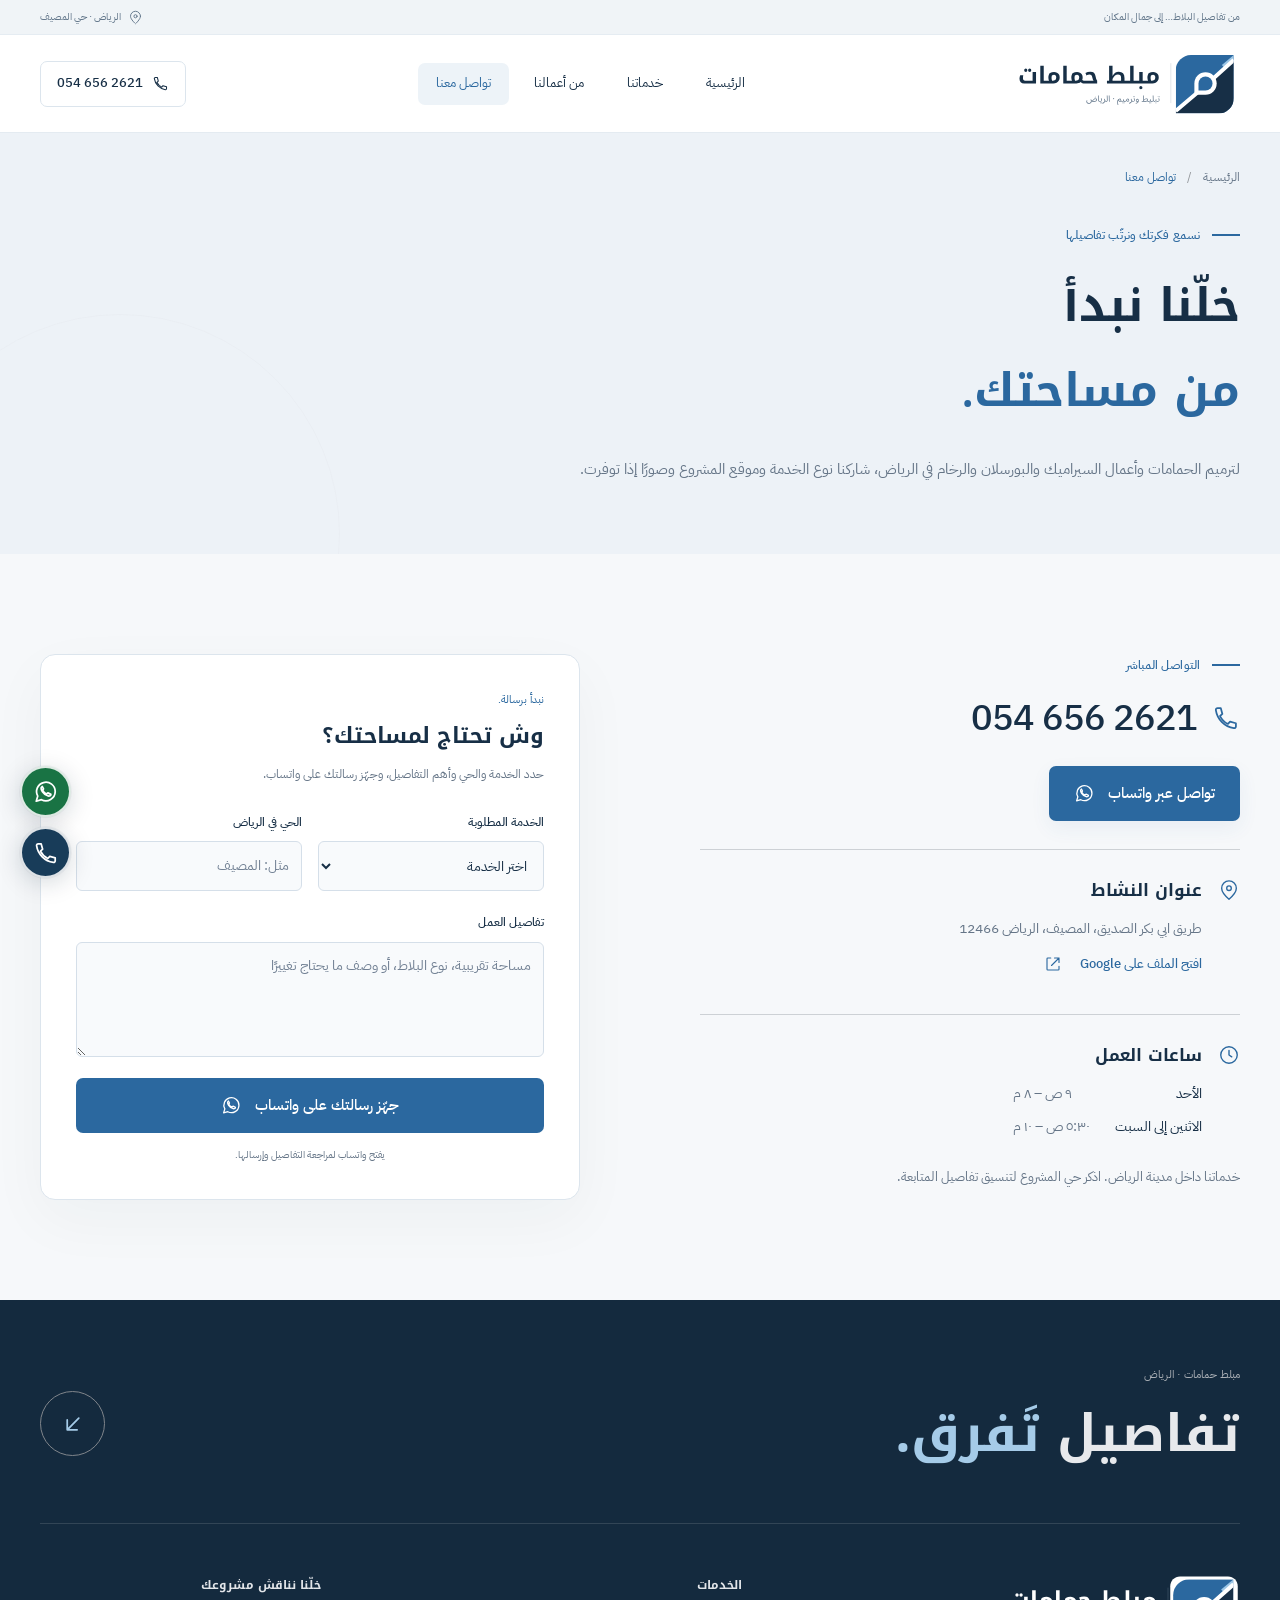
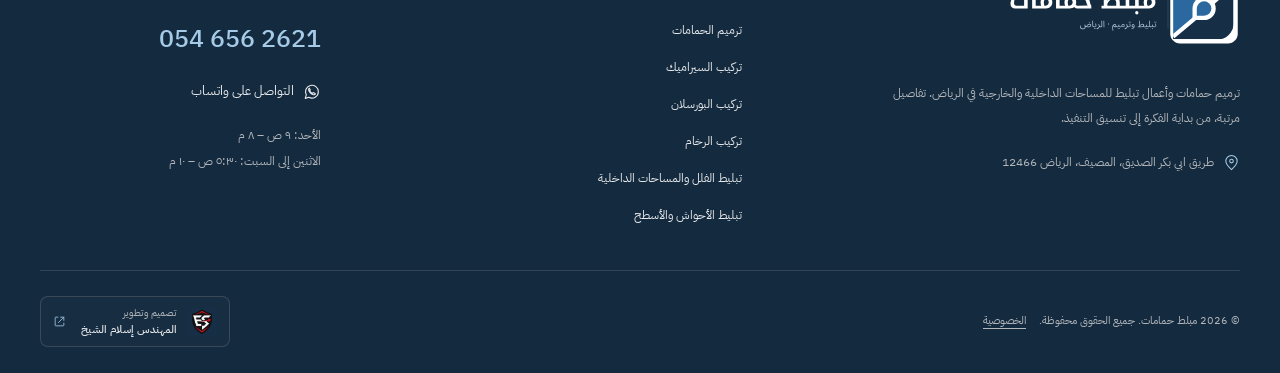
==== contact/index.html @ b3a4c392 "Polish vector brand identity and introduce Tile Studio photo-led design" ====
<!doctype html>
<html lang="ar-SA" dir="rtl"><head><meta charset="utf-8"><meta name="viewport" content="width=device-width,initial-scale=1,viewport-fit=cover"><meta name="theme-color" content="#142a3e"><title>تواصل مع مبلط حمامات بالرياض | 0546562621</title><meta name="description" content="تواصل مع مبلط حمامات على 0546562621 أو واتساب. طريق ابي بكر الصديق، المصيف، الرياض 12466. تعرف على ساعات العمل وأرسل تفاصيل مشروع التبليط أو الترميم."><meta name="robots" content="index,follow,max-image-preview:large"><link rel="canonical" href="https://moblet-hamamat.vercel.app/contact/"><link rel="icon" href="../favicon.svg?v=cb9f57d87d" type="image/svg+xml"><link rel="apple-touch-icon" href="../assets/apple-touch-icon.png?v=cb9f57d87d"><link rel="manifest" href="../site.webmanifest?v=cb9f57d87d"><link rel="preload" href="../assets/fonts/kufi-arabic-700.woff2" as="font" type="font/woff2" crossorigin><link rel="preload" href="../assets/fonts/plex-arabic-400.woff2" as="font" type="font/woff2" crossorigin><link rel="stylesheet" href="../assets/site.css?v=cb9f57d87d"><link rel="stylesheet" href="../assets/studio.css?v=cb9f57d87d"><script src="../assets/site.js?v=cb9f57d87d" defer></script><meta name="creator" content="المهندس إسلام الشيخ"><meta property="og:type" content="website"><meta property="og:locale" content="ar_SA"><meta property="og:site_name" content="مبلط حمامات"><meta property="og:title" content="تواصل مع مبلط حمامات بالرياض | 0546562621"><meta property="og:description" content="تواصل مع مبلط حمامات على 0546562621 أو واتساب. طريق ابي بكر الصديق، المصيف، الرياض 12466. تعرف على ساعات العمل وأرسل تفاصيل مشروع التبليط أو الترميم."><meta property="og:url" content="https://moblet-hamamat.vercel.app/contact/"><meta property="og:image" content="https://moblet-hamamat.vercel.app/assets/social-cover-identity.jpg?v=cb9f57d87d"><meta property="og:image:width" content="1200"><meta property="og:image:height" content="630"><meta property="og:image:alt" content="شعار مبلط حمامات الهندسي بالأزرق والكحلي مع كتابة عربية وصور من أعمال النشاط"><meta name="twitter:card" content="summary_large_image"><meta name="twitter:title" content="تواصل مع مبلط حمامات بالرياض | 0546562621"><meta name="twitter:description" content="تواصل مع مبلط حمامات على 0546562621 أو واتساب. طريق ابي بكر الصديق، المصيف، الرياض 12466. تعرف على ساعات العمل وأرسل تفاصيل مشروع التبليط أو الترميم."><meta name="twitter:image" content="https://moblet-hamamat.vercel.app/assets/social-cover-identity.jpg?v=cb9f57d87d"><script type="application/ld+json">{"@context":"https://schema.org","@graph":[{"@type":"HomeAndConstructionBusiness","@id":"https://moblet-hamamat.vercel.app/#business","name":"مبلط حمامات","url":"https://moblet-hamamat.vercel.app/","telephone":"+966546562621","description":"ترميم حمامات وتركيب سيراميك وبورسلان ورخام وتبليط مساحات داخلية وخارجية في الرياض.","image":["https://moblet-hamamat.vercel.app/assets/photos/owner-04.webp","https://moblet-hamamat.vercel.app/assets/photos/owner-06.webp","https://moblet-hamamat.vercel.app/assets/photos/owner-07.webp"],"logo":"https://moblet-hamamat.vercel.app/assets/brand-symbol.svg?v=cb9f57d87d","address":{"@type":"PostalAddress","streetAddress":"طريق ابي بكر الصديق، المصيف","addressLocality":"الرياض","addressRegion":"منطقة الرياض","postalCode":"12466","addressCountry":"SA"},"geo":{"@type":"GeoCoordinates","latitude":24.7644144,"longitude":46.6927084},"hasMap":"https://maps.app.goo.gl/ACpRdXij8ujAnbGP6?g_st=ac","sameAs":["https://maps.app.goo.gl/ACpRdXij8ujAnbGP6?g_st=ac"],"areaServed":{"@type":"City","name":"الرياض"},"openingHoursSpecification":[{"@type":"OpeningHoursSpecification","dayOfWeek":["Monday","Tuesday","Wednesday","Thursday","Friday","Saturday"],"opens":"05:30","closes":"22:00"},{"@type":"OpeningHoursSpecification","dayOfWeek":"Sunday","opens":"09:00","closes":"20:00"}],"hasOfferCatalog":{"@type":"OfferCatalog","name":"خدمات مبلط حمامات في الرياض","itemListElement":[{"@type":"Offer","itemOffered":{"@type":"Service","@id":"https://moblet-hamamat.vercel.app/services/bathroom-renovation-riyadh/#service","name":"ترميم حمامات بالرياض","url":"https://moblet-hamamat.vercel.app/services/bathroom-renovation-riyadh/"}},{"@type":"Offer","itemOffered":{"@type":"Service","@id":"https://moblet-hamamat.vercel.app/services/ceramic-installation-riyadh/#service","name":"تركيب سيراميك بالرياض","url":"https://moblet-hamamat.vercel.app/services/ceramic-installation-riyadh/"}},{"@type":"Offer","itemOffered":{"@type":"Service","@id":"https://moblet-hamamat.vercel.app/services/porcelain-installation-riyadh/#service","name":"تركيب بورسلان بالرياض","url":"https://moblet-hamamat.vercel.app/services/porcelain-installation-riyadh/"}},{"@type":"Offer","itemOffered":{"@type":"Service","@id":"https://moblet-hamamat.vercel.app/services/marble-installation-riyadh/#service","name":"تركيب رخام بالرياض","url":"https://moblet-hamamat.vercel.app/services/marble-installation-riyadh/"}},{"@type":"Offer","itemOffered":{"@type":"Service","@id":"https://moblet-hamamat.vercel.app/services/villa-floor-tiling-riyadh/#service","name":"تبليط فلل وأرضيات بالرياض","url":"https://moblet-hamamat.vercel.app/services/villa-floor-tiling-riyadh/"}},{"@type":"Offer","itemOffered":{"@type":"Service","@id":"https://moblet-hamamat.vercel.app/services/outdoor-courtyard-tiling-riyadh/#service","name":"تبليط أحواش وأسطح بالرياض","url":"https://moblet-hamamat.vercel.app/services/outdoor-courtyard-tiling-riyadh/"}}]}},{"@type":"WebSite","@id":"https://moblet-hamamat.vercel.app/#website","url":"https://moblet-hamamat.vercel.app/","name":"مبلط حمامات","inLanguage":"ar-SA","publisher":{"@id":"https://moblet-hamamat.vercel.app/#business"},"creator":{"@id":"https://www.eslam-elshikh.com/#person"}},{"@type":"Person","@id":"https://www.eslam-elshikh.com/#person","name":"إسلام الشيخ","url":"https://www.eslam-elshikh.com/"},{"@type":"WebPage","@id":"https://moblet-hamamat.vercel.app/contact/#webpage","url":"https://moblet-hamamat.vercel.app/contact/","name":"تواصل مع مبلط حمامات بالرياض | 0546562621","description":"تواصل مع مبلط حمامات على 0546562621 أو واتساب. طريق ابي بكر الصديق، المصيف، الرياض 12466. تعرف على ساعات العمل وأرسل تفاصيل مشروع التبليط أو الترميم.","inLanguage":"ar-SA","isPartOf":{"@id":"https://moblet-hamamat.vercel.app/#website"},"about":{"@id":"https://moblet-hamamat.vercel.app/#business"},"primaryImageOfPage":{"@type":"ImageObject","url":"https://moblet-hamamat.vercel.app/assets/photos/owner-06.webp"},"breadcrumb":{"@id":"https://moblet-hamamat.vercel.app/contact/#breadcrumbs"}},{"@type":"BreadcrumbList","@id":"https://moblet-hamamat.vercel.app/contact/#breadcrumbs","itemListElement":[{"@type":"ListItem","position":1,"name":"الرئيسية","item":"https://moblet-hamamat.vercel.app/"},{"@type":"ListItem","position":2,"name":"تواصل معنا","item":"https://moblet-hamamat.vercel.app/contact/"}]}]}</script></head><body data-page="contact"><svg class="sprite" xmlns="http://www.w3.org/2000/svg" aria-hidden="true"><symbol id="i-arrow" viewBox="0 0 24 24"><path d="M19 12H5m0 0 6-6m-6 6 6 6"/></symbol><symbol id="i-external" viewBox="0 0 24 24"><path d="M14 4h6v6m0-6L10 14M9 4H5a1 1 0 0 0-1 1v14a1 1 0 0 0 1 1h14a1 1 0 0 0 1-1v-4"/></symbol><symbol id="i-phone" viewBox="0 0 24 24"><path d="M20.5 16.5v2.7a1.5 1.5 0 0 1-1.7 1.5A18.4 18.4 0 0 1 3.3 5.2 1.5 1.5 0 0 1 4.8 3.5h2.7l1.4 5-2 1.8a15 15 0 0 0 6.8 6.8l1.8-2 5 1.4Z"/></symbol><symbol id="i-whatsapp" viewBox="0 0 24 24"><path d="M20.5 11.6a8.6 8.6 0 0 1-12.7 7.5L3 20.5l1.4-4.7a8.6 8.6 0 1 1 16.1-4.2Z"/><path d="M8 7.5c-.9.4-.6 2.4.7 4.3 1.2 1.8 3.2 3.3 5.2 3.8 1.5.4 2.6-.5 2.6-1.4l-2.8-1.4-1.1 1c-1.8-.7-3.1-2-3.8-3.5l.9-1.1-1.2-2.3-.5.6Z"/></symbol><symbol id="i-grid" viewBox="0 0 24 24"><rect x="3" y="3" width="18" height="18" rx="2"/><path d="M3 12h18M12 3v18"/><path class="icon-accent" d="M4 4h7v7H4z" stroke="none"/></symbol><symbol id="i-bath" viewBox="0 0 24 24"><path d="M4 10V5a2 2 0 0 1 4 0v1m-6 5h20M4 11l1 6a3 3 0 0 0 3 2h8a3 3 0 0 0 3-2l1-6M7 19v2m10-2v2"/><path class="icon-accent" d="M6 12h12l-.5 3.5h-11z" stroke="none"/></symbol><symbol id="i-layers" viewBox="0 0 24 24"><path d="m12 3 9 5-9 5-9-5 9-5Zm-9 9 9 5 9-5M3 16l9 5 9-5"/><path class="icon-accent" d="m12 4.5 6.3 3.5-6.3 3.5L5.7 8z" stroke="none"/></symbol><symbol id="i-stone" viewBox="0 0 24 24"><rect x="3" y="3" width="18" height="18" rx="2"/><path d="m6 3 6 6-3 6 5 6m-2-12 5-2 4 4M9 15l-6 2"/><path class="icon-accent" d="m4 4 6 5-2 6-4 1z" stroke="none"/></symbol><symbol id="i-home" viewBox="0 0 24 24"><path d="m3 10 9-7 9 7M5 9v12h14V9M5 15h14m-9 0v6m5-6v6"/><path class="icon-accent" d="M6 16h3v4H6zm10 0h2v4h-2z" stroke="none"/></symbol><symbol id="i-sun" viewBox="0 0 24 24"><circle cx="15.5" cy="6.5" r="2.5"/><path d="M15.5 1v1m0 9v1M10 6.5H9m13 0h-1m-9.4-3.9-.7-.7m8.5 8.5.7.7m-1.4-8.5.7-.7M2 21l4-7h12l4 7H2Zm2-3h16M10 14l-1 7m5-7 1 7"/></symbol><symbol id="i-pin" viewBox="0 0 24 24"><path d="M20 10c0 5-8 12-8 12S4 15 4 10a8 8 0 1 1 16 0Z"/><circle cx="12" cy="10" r="2.5"/></symbol><symbol id="i-check" viewBox="0 0 24 24"><path d="m5 12 4 4L19 6"/></symbol><symbol id="i-clock" viewBox="0 0 24 24"><circle cx="12" cy="12" r="9"/><path d="M12 7v5l3 2"/></symbol><symbol id="i-zoom" viewBox="0 0 24 24"><circle cx="10" cy="10" r="6"/><path d="m15 15 6 6M10 7v6m-3-3h6"/></symbol><symbol id="i-close" viewBox="0 0 24 24"><path d="m6 6 12 12M6 18 18 6"/></symbol><symbol id="i-menu" viewBox="0 0 24 24"><path d="M4 7h16M4 12h16M4 17h16"/></symbol><symbol id="i-spark" viewBox="0 0 24 24"><path d="m12 2 2.7 7.3L22 12l-7.3 2.7L12 22l-2.7-7.3L2 12l7.3-2.7L12 2Z"/></symbol></svg><a class="skip" href="#main">انتقل إلى المحتوى</a>
    <div class="topbar"><div class="container topbar-inner"><span>من تفاصيل البلاط… إلى جمال المكان</span><a href="https://maps.app.goo.gl/ACpRdXij8ujAnbGP6?g_st=ac" target="_blank" rel="noopener noreferrer"><svg class="icon" viewBox="0 0 24 24" aria-hidden="true"><use href="#i-pin"/></svg>الرياض · حي المصيف</a></div></div>
    <header class="header"><div class="container header-inner"><a href="../" class="brand" aria-label="مبلط حمامات، الرئيسية"><img class="brand-lockup" src="../assets/brand-lockup.svg?v=cb9f57d87d" alt="مبلط حمامات — تبليط وترميم في الرياض" width="340" height="106"></a><nav class="desktop-nav" aria-label="التنقل الرئيسي"><a href="../">الرئيسية</a><a href="../services/">خدماتنا</a><a href="../projects/">من أعمالنا</a><a href="../contact/" aria-current="page">تواصل معنا</a></nav><a class="header-phone" href="tel:+966546562621"><svg class="icon" viewBox="0 0 24 24" aria-hidden="true"><use href="#i-phone"/></svg><bdi>054 656 2621</bdi></a><details class="mobile-nav"><summary aria-label="فتح قائمة التنقل"><svg class="icon" viewBox="0 0 24 24" aria-hidden="true"><use href="#i-menu"/></svg></summary><nav aria-label="تنقل الجوال"><a href="../">الرئيسية</a><a href="../services/">خدماتنا</a><a href="../projects/">من أعمالنا</a><a href="../contact/" aria-current="page">تواصل معنا</a><a href="tel:+966546562621">اتصل بنا <bdi>054 656 2621</bdi></a></nav></details></div></header><main id="main"><section class="page-hero"><div class="container"><nav class="breadcrumbs" aria-label="مسار التنقل"><a href="../">الرئيسية</a><span aria-hidden="true">/</span><span aria-current="page">تواصل معنا</span></nav><span class="eyebrow">نسمع فكرتك ونرتّب تفاصيلها</span><h1>خلّنا نبدأ<br><em>من مساحتك.</em></h1><p>لترميم الحمامات وأعمال السيراميك والبورسلان والرخام في الرياض، شاركنا نوع الخدمة وموقع المشروع وصورًا إذا توفرت.</p></div></section><section class="section contact-page"><div class="container contact-grid"><div><div class="contact-info-card"><span class="eyebrow">التواصل المباشر</span><a class="contact-number" href="tel:+966546562621"><svg class="icon" viewBox="0 0 24 24" aria-hidden="true"><use href="#i-phone"/></svg><bdi>054 656 2621</bdi></a><a class="btn btn-primary" href="https://wa.me/966546562621" target="_blank" rel="noopener noreferrer">تواصل عبر واتساب<svg class="icon" viewBox="0 0 24 24" aria-hidden="true"><use href="#i-whatsapp"/></svg></a><div class="contact-info-line"><svg class="icon" viewBox="0 0 24 24" aria-hidden="true"><use href="#i-pin"/></svg><div><h2>عنوان النشاط</h2><p>طريق ابي بكر الصديق، المصيف، الرياض 12466</p><a class="text-link" href="https://maps.app.goo.gl/ACpRdXij8ujAnbGP6?g_st=ac" target="_blank" rel="noopener noreferrer">افتح الملف على Google <svg class="icon" viewBox="0 0 24 24" aria-hidden="true"><use href="#i-external"/></svg></a></div></div><div class="contact-info-line"><svg class="icon" viewBox="0 0 24 24" aria-hidden="true"><use href="#i-clock"/></svg><div><h2>ساعات العمل</h2><dl class="hours-list"><div><dt>الأحد</dt><dd>٩ ص – ٨ م</dd></div><div><dt>الاثنين إلى السبت</dt><dd>٥:٣٠ ص – ١٠ م</dd></div></dl></div></div><p>خدماتنا داخل مدينة الرياض. اذكر حي المشروع لتنسيق تفاصيل المتابعة.</p></div></div><form id="request-form" class="request-form"><span class="form-kicker">نبدأ برسالة.</span><h2>وش تحتاج لمساحتك؟</h2><p>حدد الخدمة والحي وأهم التفاصيل، وجهّز رسالتك على واتساب.</p><div class="form-grid"><div class="field"><label for="service">الخدمة المطلوبة</label><select id="service" name="service" required><option value="">اختر الخدمة</option><option>ترميم الحمامات</option><option>تركيب السيراميك</option><option>تركيب البورسلان</option><option>تركيب الرخام</option><option>تبليط الفلل والمساحات الداخلية</option><option>تبليط الأحواش والأسطح</option><option>خدمة أخرى</option></select></div><div class="field"><label for="district">الحي في الرياض</label><input id="district" name="district" maxlength="80" autocomplete="address-level3" placeholder="مثل: المصيف"></div><div class="field field-wide"><label for="project-details">تفاصيل العمل</label><textarea id="project-details" name="details" maxlength="1200" rows="4" placeholder="مساحة تقريبية، نوع البلاط، أو وصف ما يحتاج تغييرًا"></textarea></div></div><button class="btn btn-primary" type="submit">جهّز رسالتك على واتساب <svg class="icon" viewBox="0 0 24 24" aria-hidden="true"><use href="#i-whatsapp"/></svg></button><p class="form-hint">يفتح واتساب لمراجعة التفاصيل وإرسالها.</p><p class="form-status" role="status" aria-live="polite"></p></form></div></section></main><footer class="footer"><div class="container"><div class="footer-slogan"><span>مبلط حمامات · الرياض</span><p>تفاصيل <em>تَفرق.</em></p><a href="../contact/" class="footer-start" aria-label="ابدأ مشروعك، تواصل معنا"><svg class="icon" viewBox="0 0 24 24" aria-hidden="true"><use href="#i-arrow"/></svg></a></div><div class="footer-grid"><div class="footer-about"><a class="brand" href="../"><img class="brand-lockup" src="../assets/brand-lockup-inverse.svg?v=cb9f57d87d" alt="مبلط حمامات — تبليط وترميم في الرياض" width="340" height="106"></a><p>ترميم حمامات وأعمال تبليط للمساحات الداخلية والخارجية في الرياض. تفاصيل مرتبة، من بداية الفكرة إلى تنسيق التنفيذ.</p><a class="footer-map" href="https://maps.app.goo.gl/ACpRdXij8ujAnbGP6?g_st=ac" target="_blank" rel="noopener noreferrer"><svg class="icon" viewBox="0 0 24 24" aria-hidden="true"><use href="#i-pin"/></svg>طريق ابي بكر الصديق، المصيف، الرياض 12466</a></div><div><h2>الخدمات</h2><div class="footer-links"><a href="../services/bathroom-renovation-riyadh/">ترميم الحمامات</a><a href="../services/ceramic-installation-riyadh/">تركيب السيراميك</a><a href="../services/porcelain-installation-riyadh/">تركيب البورسلان</a><a href="../services/marble-installation-riyadh/">تركيب الرخام</a><a href="../services/villa-floor-tiling-riyadh/">تبليط الفلل والمساحات الداخلية</a><a href="../services/outdoor-courtyard-tiling-riyadh/">تبليط الأحواش والأسطح</a></div></div><div><h2>خلّنا نناقش مشروعك</h2><a class="footer-number" href="tel:+966546562621"><bdi>054 656 2621</bdi></a><a class="footer-wa" href="https://wa.me/966546562621" target="_blank" rel="noopener noreferrer"><svg class="icon" viewBox="0 0 24 24" aria-hidden="true"><use href="#i-whatsapp"/></svg>التواصل على واتساب</a><p class="footer-hours">الأحد: ٩ ص – ٨ م<br>الاثنين إلى السبت: ٥:٣٠ ص – ١٠ م</p></div></div><div class="footer-bottom"><p>© 2026 مبلط حمامات. جميع الحقوق محفوظة. <a href="../privacy/">الخصوصية</a></p><a class="developer" data-eslam-signature="v1" href="https://www.eslam-elshikh.com/" target="_blank" rel="noopener noreferrer" aria-label="تصميم وتطوير المهندس إسلام الشيخ، يفتح في تبويب جديد"><img src="../assets/developer.webp" width="32" height="32" alt="" loading="lazy"><span><small>تصميم وتطوير</small><strong>المهندس إسلام الشيخ</strong></span><svg class="icon" viewBox="0 0 24 24" aria-hidden="true"><use href="#i-external"/></svg></a></div></div></footer><div class="floating-contact" role="group" aria-label="التواصل السريع"><a class="float-wa" href="https://wa.me/966546562621" target="_blank" rel="noopener noreferrer" aria-label="تواصل عبر واتساب"><svg class="icon" viewBox="0 0 24 24" aria-hidden="true"><use href="#i-whatsapp"/></svg><span class="float-label" aria-hidden="true">واتساب</span></a><a class="float-phone" href="tel:+966546562621" aria-label="اتصل على 0546562621"><svg class="icon" viewBox="0 0 24 24" aria-hidden="true"><use href="#i-phone"/></svg><span class="float-label" aria-hidden="true">اتصال</span></a></div><dialog class="lightbox" aria-label="عرض صورة من أعمال النشاط"><button class="lightbox-close" type="button" aria-label="إغلاق الصورة"><svg class="icon" viewBox="0 0 24 24" aria-hidden="true"><use href="#i-close"/></svg></button><figure><img width="960" height="1280" alt=""><figcaption></figcaption></figure></dialog></body></html>
---- assets/site.css ----
@font-face{font-family:Plex;src:url('fonts/plex-arabic-400.woff2') format('woff2');font-weight:400;font-display:swap}
@font-face{font-family:Plex;src:url('fonts/plex-arabic-500.woff2') format('woff2');font-weight:500;font-display:swap}
@font-face{font-family:Plex;src:url('fonts/plex-arabic-600.woff2') format('woff2');font-weight:600;font-display:swap}
@font-face{font-family:Plex;src:url('fonts/plex-arabic-700.woff2') format('woff2');font-weight:700;font-display:swap}
:root{--paper:#f7f9fb;--white:#ffffff;--ink:#202a36;--muted:#657587;--accent:#2468ab;--accent-dark:#1b5288;--sand:#edf1f5;--line:#dbe3eb;--dark:#263342;--radius:6px;--container:1224px;--ease:cubic-bezier(.2,.7,.2,1)}
*,*::before,*::after{box-sizing:border-box}html{scroll-behavior:smooth;scroll-padding-top:110px}body{margin:0;background:var(--paper);color:var(--ink);font-family:Plex,Tahoma,Arial,sans-serif;font-weight:400;line-height:1.85;-webkit-text-size-adjust:100%;text-rendering:optimizeLegibility}body:has(.lightbox[open]){overflow:hidden}::selection{background:#b8bfc8;color:var(--ink)}a{color:inherit;text-decoration:none}button,input,select,textarea{font:inherit}button,a,summary{-webkit-tap-highlight-color:transparent}button,summary{cursor:pointer}button{color:inherit}img{max-width:100%;display:block;height:auto}figure{margin:0}p,h1,h2,h3{margin:0}p+p{margin-top:16px}h1,h2,h3{font-weight:600;line-height:1.45}h1{letter-spacing:-1.6px}h2{font-size:clamp(1.85rem,3.3vw,2.9rem);letter-spacing:-.8px}h3{font-size:1.3rem}h1 em,h2 em{font-style:normal;color:var(--accent)}ul,ol{padding:0;margin:0;list-style:none}input,select,textarea{min-width:0;max-width:100%}bdi{white-space:nowrap}a,button,summary,input,select,textarea{touch-action:manipulation}:focus-visible{outline:3px solid var(--accent);outline-offset:5px}.container{width:min(var(--container),calc(100% - 80px));margin-inline:auto}.section{padding:112px 0}.sprite{position:absolute;width:0;height:0;overflow:hidden}.icon{width:24px;height:24px;flex:none;display:block;fill:none;stroke:currentColor;stroke-width:1.5;stroke-linecap:round;stroke-linejoin:round}.eyebrow{display:flex;align-items:center;gap:10px;color:var(--accent);font-size:13px;font-weight:500;margin-bottom:17px}.eyebrow::before{content:'';width:23px;height:1px;background:currentColor;flex:none}.btn{display:inline-flex;align-items:center;justify-content:center;gap:18px;min-height:54px;padding:12px 24px;border-radius:4px;font-size:15px;font-weight:500;line-height:1.7;border:1px solid transparent;transition:background .2s var(--ease),transform .2s var(--ease),border-color .2s var(--ease);white-space:normal;text-align:center}.btn:hover{transform:translateY(-2px)}.btn .icon{width:21px;height:21px}.btn-primary{background:var(--accent);color:#fff}.btn-primary:hover{background:var(--accent-dark)}.btn-text{padding-inline:4px;background:transparent;color:var(--ink)}.btn-text .icon{transition:transform .2s}.btn-text:hover .icon{transform:translateX(-4px)}.btn-cream{background:var(--paper);color:var(--ink)}.btn-cream:hover{background:#d5d9dd}.btn-outline-light{color:#fff;background:transparent;border-color:#86888b}.btn-outline-light:hover{background:#ffffff10}.text-link{display:inline-flex;align-items:center;gap:10px;color:var(--accent);font-weight:500;min-height:44px}.text-link:hover{text-decoration:underline;text-underline-offset:6px}.text-link .icon{width:18px;height:18px}.skip{position:fixed;top:-100px;right:16px;z-index:500;background:#fff;padding:12px 20px}.skip:focus{top:10px}
.topbar{background:var(--dark);color:#dfe1e4;font-size:12px}.topbar-inner{display:flex;justify-content:space-between;align-items:center;min-height:36px;gap:16px}.topbar a{display:flex;gap:7px;align-items:center;min-height:34px}.topbar .icon{width:15px;height:15px}.header{position:sticky;top:0;z-index:100;background:#f7f9fbf5;border-bottom:1px solid #dbe3eb99;-webkit-backdrop-filter:blur(16px);backdrop-filter:blur(16px)}.header-inner{display:flex;align-items:center;justify-content:space-between;min-height:92px;gap:26px}.brand{display:inline-flex;align-items:center;gap:13px;font-size:22px;font-weight:600;line-height:1.2;flex-shrink:0}.brand img{width:47px;height:47px}.brand small{display:block;font-size:11px;font-weight:400;letter-spacing:.3px;color:var(--muted);margin-top:8px}.desktop-nav{display:flex;align-items:center;gap:32px;font-size:14px}.desktop-nav a{position:relative;padding:12px 0;white-space:nowrap}.desktop-nav a::after{content:'';position:absolute;bottom:3px;inset-inline-start:0;width:0;height:2px;background:var(--accent);transition:width .2s}.desktop-nav a:hover::after,.desktop-nav a[aria-current=page]::after{width:22px}.desktop-nav a[aria-current=page]{color:var(--accent)}.header-phone{display:flex;align-items:center;gap:9px;border:1px solid var(--line);min-height:44px;padding:8px 14px;font-size:14px;font-weight:500;border-radius:3px}.header-phone:hover{border-color:var(--accent);color:var(--accent)}.header-phone .icon{width:17px;height:17px}.mobile-nav{display:none}
.hero{position:relative;isolation:isolate;overflow:hidden;padding:47px 0 83px}.hero-grid{display:grid;grid-template-columns:1.07fr 1fr;gap:7.2%;align-items:center;position:relative;z-index:2}.hero-copy{padding-block:22px 32px}.hero .eyebrow{margin-bottom:24px}.hero h1{font-size:clamp(2.7rem,4.7vw,4.4rem);font-weight:500;line-height:1.55}.hero h1 em{font-weight:600;display:block;white-space:nowrap}.hero-lead{font-size:clamp(16px,1.4vw,19px);color:var(--muted);line-height:1.95;margin-top:24px;max-width:560px}.hero-actions{display:flex;flex-wrap:wrap;gap:15px 24px;align-items:center;margin-top:30px}.hero-notes{display:flex;flex-wrap:wrap;gap:25px;margin-top:37px;padding-top:22px;border-top:1px solid var(--line);font-size:12px;color:var(--muted);max-width:430px}.hero-notes>span{display:flex;align-items:center;gap:8px}.hero-notes .icon{width:17px;height:17px;color:var(--accent)}.hero-visual{position:relative;margin-top:24px;min-width:0;height:590px}.hero-visual::before{content:'';position:absolute;inset:-17px 17px 17px -17px;border:1px solid #959ba3;z-index:-1}.hero-image{width:100%;height:100%;object-fit:cover;object-position:center 56%;border-radius:2px}.image-index{position:absolute;inset:0 0 auto;transform:translateY(-33px);display:flex;justify-content:space-between;align-items:center;font-size:10px;color:var(--muted);letter-spacing:1px;direction:rtl}.hero-image-label{position:absolute;bottom:0;inset-inline:0;min-height:140px;padding:42px 25px 22px;background:linear-gradient(transparent,#131416ca);color:#fff;display:flex;justify-content:space-between;gap:20px;align-items:flex-end;line-height:1.7;font-size:13px}.hero-image-label strong{font-size:21px;font-weight:500}.hero-image-label .icon{width:35px;height:35px;color:#bac1c9}.hero-detail{position:absolute;bottom:27px;inset-inline-end:-35px;transform:translateY(43%);display:grid;grid-template-columns:112px 110px;background:var(--white);padding:7px;box-shadow:0 15px 35px #202a3612;gap:12px;align-items:center;direction:ltr;border:1px solid var(--line)}.hero-detail img{width:112px;height:112px;object-fit:cover}.hero-detail>span{font-size:12px;direction:rtl;line-height:1.9;padding:9px}.hero-detail .icon{margin-top:6px;width:20px;height:20px;color:var(--accent)}.hero-word{position:absolute;inset-inline-start:-27px;bottom:-75px;font-size:220px;line-height:1.3;color:#e1e3e6;z-index:-1;pointer-events:none;font-weight:600}.material-band{border-top:1px solid var(--line);border-bottom:1px solid var(--line);background:#e7e9eb}.material-inner{display:flex;justify-content:space-between;align-items:center;gap:30px;min-height:92px;font-size:17px}.material-inner>span{color:var(--muted);font-size:14px}.material-inner b{font-weight:500;color:var(--ink)}.material-inner>div{display:flex;align-items:center;gap:40px}.material-inner i{width:5px;height:5px;background:var(--accent);transform:rotate(45deg)}
.section-heading{display:grid;grid-template-columns:1fr 1fr;gap:80px;align-items:end;margin-bottom:44px}.section-heading>p,.section-heading>div>p{font-size:15px;line-height:2;color:var(--muted);max-width:470px}.section-heading .btn{margin-top:10px}.service-grid{display:grid;grid-template-columns:repeat(3,1fr);border-top:1px solid var(--line);border-inline-start:1px solid var(--line)}.service-card{border-bottom:1px solid var(--line);border-inline-end:1px solid var(--line);padding:30px 29px 25px;display:flex;flex-direction:column;min-height:275px;background:#ffffff30;transition:background .2s}.service-card:hover{background:var(--white)}.service-top{display:flex;justify-content:space-between;align-items:center;color:var(--accent);margin-bottom:27px}.service-top>.icon{width:31px;height:31px;stroke-width:1.25}.service-top>span{font-size:12px;color:#929395;direction:ltr}.service-card h3{font-weight:500;font-size:21px}.service-card p{margin-top:10px;color:var(--muted);font-size:14px;line-height:1.95}.card-link{font-size:12px;color:var(--accent);display:flex;align-items:center;gap:14px;margin-top:auto;padding-top:26px}.card-link .icon{width:18px;height:18px;transition:transform .2s}.service-card:hover .card-link .icon{transform:translateX(-5px)}.detail-section{background:var(--sand)}.detail-grid{display:grid;grid-template-columns:1fr 1fr;gap:8%;align-items:center}.detail-photo{height:650px;position:relative;margin:0}.detail-photo>img{width:100%;height:100%;object-fit:cover}.detail-photo figcaption{position:absolute;inset:auto 20px 20px;background:var(--paper);padding:20px 25px;border-inline-start:3px solid var(--accent)}.detail-photo figcaption span{font-size:11px;display:block;color:var(--muted)}.detail-photo figcaption strong{font-size:19px;font-weight:500;display:block;margin-top:3px}.detail-copy>p{color:var(--muted);font-size:15px;margin-top:22px;line-height:2}.detail-points{margin-top:27px}.detail-points>div{display:flex;gap:20px;padding:17px 0;border-top:1px solid #c0c3c7}.detail-points>div>span{color:var(--accent);font-size:13px;padding-top:4px}.detail-points h3{font-size:17px;font-weight:500}.detail-points p{font-size:13px;color:var(--muted);margin-top:5px;line-height:1.9}.detail-copy .btn{margin-top:10px}.photo-grid{display:grid;grid-template-columns:repeat(3,1fr);gap:20px}.photo-card{display:block;position:relative;overflow:hidden;min-width:0;background:var(--sand);aspect-ratio:4/5}.photo-card>img{width:100%;height:100%;object-fit:cover;transition:transform .5s var(--ease)}.photo-card:hover>img{transform:scale(1.035)}.photo-caption{position:absolute;inset:auto 0 0;padding:55px 20px 20px;color:#fff;background:linear-gradient(transparent,#18191ad9);display:flex;align-items:center;justify-content:space-between;gap:20px;font-size:14px}.photo-caption .icon{width:20px;height:20px}.projects-section .photo-0{grid-row:span 2;aspect-ratio:auto}.projects-section .photo-1,.projects-section .photo-2,.projects-section .photo-3,.projects-section .photo-4{aspect-ratio:1.4}.process-section{background:#e7e9eb;border-block:1px solid var(--line)}.process-grid{display:grid;grid-template-columns:repeat(3,1fr);gap:45px;counter-reset:steps}.process-grid li{position:relative;padding-top:24px;border-top:1px solid #b9bdc1}.process-grid li>span{font-size:36px;line-height:1;font-weight:400;color:var(--accent);display:block;margin-bottom:23px;direction:ltr;text-align:right}.process-grid h3{font-size:21px;font-weight:500}.process-grid p{font-size:14px;color:var(--muted);line-height:2;margin-top:11px}.faq-grid{display:grid;grid-template-columns:.85fr 1.15fr;gap:10%}.faq-grid>div>p{font-size:14px;color:var(--muted);margin-top:20px}.faq-list{border-top:1px solid var(--line)}.faq-list details{border-bottom:1px solid var(--line)}.faq-list summary{list-style:none;display:flex;align-items:center;justify-content:space-between;gap:30px;min-height:74px;padding:19px 0;font-weight:500;font-size:16px}.faq-list summary::-webkit-details-marker{display:none}.faq-list summary>span{font-size:25px;font-weight:400;color:var(--accent);transition:transform .2s}.faq-list details[open] summary>span{transform:rotate(45deg)}.faq-list details p{font-size:14px;line-height:2.1;color:var(--muted);padding:0 0 22px;max-width:630px}.contact-section{background:var(--sand)}.contact-grid{display:grid;grid-template-columns:1fr 1fr;gap:8%;align-items:start}.contact-grid>div>p{margin-top:22px;max-width:490px;font-size:15px;line-height:2;color:var(--muted)}.contact-number{display:flex;gap:15px;align-items:center;font-size:clamp(26px,3vw,37px);line-height:1.4;margin-top:30px;font-weight:500;color:var(--accent);width:max-content;max-width:100%;direction:rtl}.contact-number .icon{width:27px;height:27px}.address-link{display:flex;gap:13px;margin-top:30px;max-width:420px;font-size:14px;align-items:flex-start}.address-link>.icon{margin-top:3px;color:var(--accent);width:20px;height:20px}.address-link small{display:flex;align-items:center;gap:7px;margin-top:8px;color:var(--accent);font-size:12px}.address-link small .icon{width:14px;height:14px}.request-form{padding:32px;background:var(--white);border:1px solid var(--line);box-shadow:0 14px 45px #21252905}.request-form h2{font-size:24px;font-weight:500;letter-spacing:0}.request-form>p{font-size:13px;color:var(--muted);line-height:1.9;margin-top:8px}.form-grid{display:grid;grid-template-columns:1fr 1fr;gap:20px 16px;margin-top:25px}.field{display:flex;flex-direction:column;gap:8px}.field label{font-size:13px;font-weight:500}.field-wide{grid-column:1/-1}.field input,.field select,.field textarea{border:1px solid #cdd0d3;border-radius:2px;background:#f7f9fb66;padding:11px 12px;min-height:48px;line-height:1.6;font-size:14px;width:100%;color:var(--ink)}.field select{padding-inline-end:30px}.field textarea{resize:vertical;min-height:115px}.field input::placeholder,.field textarea::placeholder{color:#727375;opacity:1}.request-form>.btn{width:100%;margin-top:21px}.request-form .form-hint{font-size:11px;text-align:center;margin-top:12px}.form-status:empty{display:none}.cta-section{position:relative;background:var(--dark);color:var(--paper);padding:78px 0;overflow:hidden}.cta-section::after{content:'';position:absolute;width:250px;height:250px;border:1px solid #d0d4d915;transform:rotate(45deg);left:-100px;top:-30px;pointer-events:none}.cta-inner{display:flex;justify-content:space-between;gap:40px;align-items:center;position:relative;z-index:1}.cta-inner .eyebrow{color:#9da8b4}.cta-inner h2{font-weight:500}.cta-inner p{color:#b9bbbe;margin-top:16px;font-size:14px}.cta-actions{display:flex;flex-direction:column;gap:13px;min-width:275px}
.footer{background:#e7e9ec;padding:70px 0 22px;border-top:1px solid var(--line)}.footer-grid{display:grid;grid-template-columns:1.25fr 1fr .9fr;gap:7%;padding-bottom:50px}.footer .brand{font-size:21px}.footer .brand small{font-size:11px}.footer-about>p{font-size:13px;color:var(--muted);margin-top:22px;line-height:2;max-width:360px}.footer h2{font-size:15px;letter-spacing:0;margin:4px 0 19px;font-weight:600}.footer-links{display:grid;gap:8px}.footer-links a{font-size:13px;min-height:29px;display:inline-flex;align-items:center}.footer-links a:hover{color:var(--accent)}.footer-map{display:flex;gap:9px;font-size:12px;color:var(--muted);margin-top:20px;align-items:flex-start}.footer-map .icon{width:17px;height:17px;margin-top:3px;color:var(--accent)}.footer-number{font-size:25px;font-weight:500;color:var(--accent);display:block}.footer-wa{display:flex;align-items:center;gap:9px;font-size:13px;margin-top:12px;min-height:35px}.footer-wa .icon{width:18px;height:18px}.footer-hours{font-size:12px;color:var(--muted);line-height:2.2;margin-top:13px}.footer-bottom{display:flex;justify-content:space-between;align-items:center;gap:25px;border-top:1px solid var(--line);padding-top:24px}.footer-bottom>p{font-size:11px;color:var(--muted)}.footer-bottom>p>a{margin-inline-start:10px;text-decoration:underline;text-underline-offset:4px}.developer{display:inline-flex;align-items:center;gap:10px;border:1px solid #bec2c6;border-radius:8px;padding:8px 12px;line-height:1.5;flex:none;max-width:100%;min-height:50px}.developer>img{width:30px;height:30px;object-fit:contain;border-radius:5px;background:var(--ink)}.developer>span>small{font-size:10px;display:block;color:var(--muted)}.developer>span>strong{font-size:12px;display:block;font-weight:500;margin-top:2px}.developer>.icon{width:13px;height:13px;margin-inline-start:5px;color:var(--accent)}.floating-contact{position:fixed;left:max(22px,env(safe-area-inset-left));bottom:calc(22px + env(safe-area-inset-bottom));z-index:110;display:flex;flex-direction:column;gap:10px}.floating-contact a{width:52px;height:52px;display:grid;place-items:center;border-radius:50%;box-shadow:0 5px 22px #181a1c27;border:1px solid #ffffff66;transition:transform .2s}.floating-contact a:hover{transform:translateY(-3px)}.floating-contact .icon{width:26px;height:26px;stroke-width:1.6}.float-wa{background:#207847;color:#fff}.float-phone{background:var(--accent);color:#fff}.lightbox{border:0;padding:0;background:transparent;color:#fff;max-width:95vw;max-height:95vh;max-height:95dvh;overflow:visible;margin:auto}.lightbox::backdrop{background:#111213f2}.lightbox figure{display:flex;flex-direction:column;align-items:center;gap:15px;margin:0}.lightbox figure>img{max-width:88vw;max-height:80vh;max-height:80dvh;width:auto;height:auto;object-fit:contain;border-radius:2px}.lightbox figcaption{text-align:center;font-size:14px}.lightbox-close{position:absolute;top:0;left:-55px;background:#ffffff1a;border:1px solid #ffffff55;color:#fff;border-radius:50%;width:42px;height:42px;display:grid;place-items:center}.lightbox-close:hover{background:#ffffff33}
.breadcrumbs{display:flex;flex-wrap:wrap;align-items:center;gap:11px;margin-bottom:35px;font-size:12px;color:var(--muted);line-height:1.7}.breadcrumbs>span[aria-hidden]{color:#919599}.breadcrumbs a{min-height:28px;display:inline-flex;align-items:center}.breadcrumbs a:hover{color:var(--accent)}.breadcrumbs [aria-current]{color:var(--accent)}.page-hero{padding:35px 0 64px;border-bottom:1px solid var(--line);background:linear-gradient(110deg,#d6dadf66,transparent 60%)}.page-hero h1{font-size:clamp(2.6rem,4.6vw,4rem);font-weight:500;line-height:1.5}.page-hero>div>p{max-width:720px;font-size:16px;color:var(--muted);margin-top:25px;line-height:2}.page-hero .text-link{margin-top:15px}.services-page{padding-top:65px}.material-guide{padding-top:0}.table-wrap{max-width:100%;overflow-x:auto;border:1px solid var(--line);border-radius:3px}table{width:100%;border-collapse:collapse;font-size:14px;text-align:right;min-width:620px}caption{text-align:right;font-size:12px;background:var(--sand);padding:12px 20px;color:var(--muted)}th,td{padding:20px;border-bottom:1px solid var(--line);vertical-align:top}thead th{font-weight:500;color:var(--accent);background:var(--white)}tbody tr:last-child>*{border-bottom:0}tbody th{font-weight:500;width:150px}td{color:var(--muted)}.full-gallery{padding-top:60px}.full-gallery .photo-card:nth-child(4n+1){aspect-ratio:3/4}.gallery-note{display:flex;align-items:center;gap:12px;margin-top:30px;font-size:13px;color:var(--muted);max-width:780px}.gallery-note .icon{color:var(--accent)}.service-hero{padding:32px 0 65px;border-bottom:1px solid var(--line)}.service-hero-grid{display:grid;grid-template-columns:1fr 1fr;gap:8%;align-items:center}.service-hero h1{font-size:clamp(2.4rem,4vw,3.7rem);font-weight:500;color:var(--ink);line-height:1.6}.service-hero .hero-lead{font-size:17px;line-height:2}.service-image{height:440px;position:relative}.service-image img{width:100%;height:100%;object-fit:cover}.service-image>span{position:absolute;bottom:18px;right:18px;background:var(--paper);padding:12px 20px;font-size:16px;border-inline-start:2px solid var(--accent)}.service-image small{display:block;font-size:10px;color:var(--muted);margin-top:3px}.service-micro{display:flex;align-items:center;gap:8px;font-size:12px;color:var(--muted);margin-top:24px}.service-micro .icon{width:17px;height:17px;color:var(--accent)}.article-grid{display:grid;grid-template-columns:minmax(0,1fr) 300px;gap:8%;align-items:start}.article-section{display:flex;gap:21px;padding-bottom:35px;margin-bottom:35px;border-bottom:1px solid var(--line)}.article-no{font-size:13px;flex:none;color:var(--accent);padding-top:7px;direction:ltr}.article-section h2{font-size:25px;letter-spacing:-.2px;line-height:1.6;margin-bottom:17px;font-weight:500}.article-section p{font-size:16px;line-height:2.2;color:#5c5d5f}.sidebar-card{background:var(--sand);padding:25px}.sidebar-card .eyebrow{font-size:11px;margin-bottom:12px}.sidebar-card h2{font-size:23px;letter-spacing:0;margin-bottom:23px;font-weight:500}.sidebar-card nav{display:flex;flex-direction:column}.sidebar-card nav a{display:flex;align-items:center;gap:10px;padding:14px 0;border-top:1px solid #bfc3c7;font-size:13px}.sidebar-card nav .icon{width:18px;height:18px;color:var(--accent)}.sidebar-card nav a>.icon:last-child{margin-inline-start:auto;width:16px}.sidebar-card nav a:hover{color:var(--accent)}.sidebar-call{display:flex;align-items:center;justify-content:center;gap:10px;font-size:20px;color:var(--accent);font-weight:500;margin-top:20px}.sidebar-call .icon{width:20px;height:20px}.sidebar-photo{display:block;position:relative;margin-top:25px;aspect-ratio:1/1.1;overflow:hidden}.sidebar-photo img{width:100%;height:100%;object-fit:cover}.sidebar-photo>span{position:absolute;inset:auto 10px 10px;display:flex;align-items:center;justify-content:space-between;padding:12px 15px;background:var(--paper);font-size:12px}.sidebar-photo .icon{width:18px;height:18px;color:var(--accent)}.service-checklist{background:var(--sand);padding:30px}.service-checklist h2{font-size:24px;font-weight:500;letter-spacing:0}.service-checklist ul{display:grid;gap:15px;margin-top:22px}.service-checklist li{display:flex;gap:12px;align-items:flex-start;font-size:14px}.service-checklist li .icon{width:19px;height:19px;color:var(--accent);margin-top:3px}.service-checklist p{font-size:13px;color:var(--muted);margin-top:24px}.service-checklist .btn{margin-top:25px}.article-wrap+.faq-section{padding-top:25px}.contact-page{padding-top:65px}.contact-info-card .contact-number{margin-top:15px;margin-bottom:23px}.contact-info-line{display:flex;gap:16px;border-top:1px solid var(--line);padding-top:25px;margin-top:28px;font-size:14px}.contact-info-line>.icon{color:var(--accent);margin-top:4px;width:22px;height:22px}.contact-info-line h2{font-size:17px;letter-spacing:0;font-weight:500}.contact-info-line p{color:var(--muted);margin-top:9px}.contact-info-card>p{font-size:13px;line-height:2;color:var(--muted);margin-top:24px}.hours-list{margin:10px 0 0}.hours-list>div{display:flex;gap:25px;justify-content:space-between;margin-top:7px}.hours-list dd{margin:0;white-space:nowrap;color:var(--muted)}.prose{max-width:850px}.prose h2{font-size:25px;margin-bottom:16px;letter-spacing:0}.prose p{color:var(--muted);font-size:16px;line-height:2.2;margin-bottom:35px}.not-found{padding-block:110px}.not-found .btn{margin-top:30px}
@media(min-width:1600px){.hero-visual{height:640px}.hero{padding-top:60px;padding-bottom:100px}.hero h1{font-size:75px}}
@media(max-width:1120px){.container{width:calc(100% - 56px)}.header-inner{gap:20px}.desktop-nav{gap:20px}.header-phone{padding:8px 10px;font-size:12px}.brand{font-size:20px}.brand img{width:43px;height:43px}.hero-grid{gap:6%}.hero-visual{height:535px}.hero h1{font-size:48px}.hero-detail{inset-inline-end:-20px;grid-template-columns:95px 100px}.hero-detail img{width:95px;height:95px}.hero-lead{font-size:16px}.hero-actions{gap:13px}.hero-actions .btn{font-size:14px;padding-inline:17px}.section-heading{gap:50px}.service-card{padding:27px 23px}.service-card h3{font-size:20px}.detail-grid{gap:6%}.detail-photo{height:600px}.faq-grid{gap:6%}.contact-grid{gap:6%}.article-grid{gap:6%;grid-template-columns:minmax(0,1fr) 270px}.article-section{gap:16px}.article-section h2{font-size:23px}.request-form{padding:27px}.footer-grid{gap:5%}}
@media(max-width:900px){.desktop-nav{display:none}.mobile-nav{display:block;flex:none;order:3}.header-inner{min-height:80px}.header-phone{margin-inline-start:auto;font-size:14px;padding-inline:15px}.mobile-nav summary{list-style:none;display:grid;place-items:center;width:44px;height:44px;border:1px solid var(--line);border-radius:3px}.mobile-nav summary::-webkit-details-marker{display:none}.mobile-nav nav{position:absolute;inset:100% 0 auto;background:var(--paper);padding:16px 28px 24px;box-shadow:0 15px 25px #25262814;border-bottom:1px solid var(--line);display:flex;flex-direction:column}.mobile-nav nav a{display:flex;align-items:center;justify-content:space-between;padding:13px 2px;min-height:48px;border-bottom:1px solid var(--line);font-size:15px}.mobile-nav nav a:last-child{border-bottom:0;color:var(--accent)}.mobile-nav nav a[aria-current]{color:var(--accent)}.hero-grid{gap:5%}.hero h1{font-size:39px}.hero-visual{height:490px}.hero-copy{padding-top:0}.hero .eyebrow{font-size:12px;margin-bottom:19px}.hero-lead{margin-top:20px;font-size:15px}.hero-detail{grid-template-columns:75px 100px;bottom:7px}.hero-detail img{width:75px;height:85px}.hero-notes{gap:15px;margin-top:25px;padding-top:18px;font-size:11px}.hero-notes .icon{width:15px;height:15px}.hero-actions{gap:10px}.hero-actions .btn{padding-inline:12px;font-size:13px;min-height:50px;gap:10px}.material-inner>div{gap:23px}.material-inner{font-size:16px;gap:22px}.material-inner>span{font-size:12px}.section{padding:80px 0}.section-heading{gap:35px}.section-heading>p,.section-heading>div>p{font-size:14px}.service-grid{grid-template-columns:repeat(2,1fr)}.detail-photo{height:600px}.detail-grid{gap:5%}.detail-copy h2{font-size:30px}.detail-copy>p{font-size:14px}.detail-points>div{gap:13px;padding:14px 0}.detail-points h3{font-size:16px}.detail-points p{font-size:12px}.photo-grid{gap:14px}.photo-caption{font-size:12px;padding:45px 15px 15px}.process-grid{gap:26px}.process-grid h3{font-size:19px}.process-grid p{font-size:13px}.faq-grid{grid-template-columns:.7fr 1fr;gap:7%}.faq-list summary{font-size:15px}.contact-grid{gap:4%;grid-template-columns:1fr 1.1fr}.request-form{padding:24px}.form-grid{grid-template-columns:1fr;gap:17px}.field-wide{grid-column:auto}.footer-grid{grid-template-columns:1.2fr 1fr;gap:36px}.footer-grid>div:last-child{grid-column:1/-1;display:grid;grid-template-columns:1fr 1fr;gap:10px 25px;align-items:center}.footer-grid>div:last-child h2{margin:0}.footer-hours{grid-row:1/4;grid-column:2;margin:0;justify-self:end}.footer-wa{margin:0}.footer-bottom{align-items:center}.service-hero-grid{gap:6%}.service-hero .hero-lead{font-size:15px}.service-image{height:420px}.article-grid{grid-template-columns:minmax(0,1fr) 235px;gap:4%}.sidebar-card{padding:21px}.sidebar-card nav a{font-size:12px;gap:8px}.sidebar-call{font-size:18px}.article-section p{font-size:15px;line-height:2.2}.article-section{gap:12px}.service-checklist{padding:24px}.article-section h2{font-size:22px}.service-checklist h2{font-size:22px}.services-page{padding-top:50px}.material-guide{padding-top:0}.full-gallery{padding-top:45px}.article-wrap+.faq-section{padding-top:20px}.lightbox-close{left:0;top:-50px}.lightbox figure>img{max-height:75vh;max-height:75dvh}}
@media(max-width:680px){html{scroll-padding-top:90px}.container{width:calc(100% - 40px)}.topbar-inner{min-height:33px;gap:10px;font-size:10px}.topbar a{font-size:10px;gap:4px}.topbar .icon{width:12px;height:12px}.header-inner{min-height:74px;gap:14px}.brand{font-size:20px;gap:10px}.brand img{width:41px;height:41px}.brand small{font-size:9px;margin-top:6px;letter-spacing:0}.header-phone{display:none}.mobile-nav{margin-inline-start:auto}.mobile-nav nav{padding-inline:20px}.hero{padding:33px 0 56px}.hero-grid{grid-template-columns:1fr;gap:31px}.hero-copy{padding:0}.hero h1{font-size:clamp(35px,8.5vw,48px);line-height:1.5;letter-spacing:-1px}.hero .eyebrow{margin-bottom:15px;font-size:11px}.eyebrow{font-size:12px;margin-bottom:14px}.hero-lead{font-size:16px;line-height:1.95;margin-top:18px;max-width:510px}.hero-actions{gap:12px 17px;margin-top:25px}.hero-actions .btn{font-size:14px;min-height:52px;padding:12px 18px;gap:12px}.hero-notes{margin-top:24px;padding-top:15px;gap:25px;font-size:11px;max-width:none}.hero-visual{height:500px;width:calc(100% - 12px);margin-top:15px;margin-inline-start:0}.hero-visual::before{inset:-12px 12px 12px -12px}.image-index{font-size:9px;transform:translateY(-26px)}.hero-image{object-position:center 54%}.hero-image-label{padding:50px 20px 20px}.hero-image-label strong{font-size:20px}.hero-detail{inset-inline-end:-12px;bottom:0;grid-template-columns:85px 100px;padding:6px;transform:translateY(22%)}.hero-detail img{width:85px;height:90px}.hero-detail>span{font-size:11px}.hero-word{font-size:140px;bottom:-40px}.material-inner{min-height:106px;flex-direction:column;gap:10px;align-items:center;justify-content:center;padding-block:16px}.material-inner>span{font-size:12px}.material-inner>div{gap:27px;font-size:16px}.material-inner i{width:4px;height:4px}.section{padding:64px 0}h2{font-size:31px;line-height:1.5;letter-spacing:-.5px}.section-heading{grid-template-columns:1fr;gap:20px;margin-bottom:30px}.section-heading>p,.section-heading>div>p{font-size:14px;line-height:1.95}.service-grid{grid-template-columns:1fr 1fr}.service-card{padding:23px 17px 20px;min-height:285px}.service-top{margin-bottom:23px}.service-top>.icon{width:27px;height:27px}.service-top>span{font-size:10px}.service-card h3{font-size:18px;line-height:1.6;font-weight:500}.service-card p{font-size:12px;margin-top:10px;line-height:1.95}.card-link{font-size:11px;padding-top:20px;gap:9px}.card-link .icon{width:17px;height:17px}.detail-grid{grid-template-columns:1fr;gap:35px}.detail-photo{height:470px;order:2}.detail-copy{order:1}.detail-copy h2{font-size:32px}.detail-copy>p{font-size:14px;line-height:2}.detail-points{margin-top:26px}.detail-points>div{gap:18px;padding:17px 0}.detail-points h3{font-size:17px}.detail-points p{font-size:13px}.detail-photo figcaption{inset:auto 14px 14px;padding:15px 18px}.detail-photo figcaption strong{font-size:18px}.detail-photo figcaption span{font-size:10px}.photo-grid{grid-template-columns:1fr 1fr;gap:12px}.projects-section .photo-0{grid-row:auto;grid-column:1/-1;aspect-ratio:1.2}.projects-section .photo-1,.projects-section .photo-2,.projects-section .photo-3,.projects-section .photo-4{aspect-ratio:3/4}.photo-caption{font-size:12px;gap:10px;padding:45px 12px 15px;line-height:1.6}.photo-caption .icon{width:17px;height:17px}.process-grid{grid-template-columns:1fr;gap:25px}.process-grid li{padding-top:23px;display:grid;grid-template-columns:50px 1fr;gap:7px 14px}.process-grid li>span{font-size:32px;grid-row:span 2;margin:3px 0 0;text-align:right}.process-grid h3{font-size:21px}.process-grid p{font-size:14px;margin:0;line-height:1.95}.faq-grid{grid-template-columns:1fr;gap:28px}.faq-grid>div>p{margin-top:15px}.faq-list summary{font-size:15px;min-height:71px;padding:18px 0;gap:20px}.faq-list details p{font-size:14px;line-height:2}.contact-grid{grid-template-columns:1fr;gap:34px}.contact-grid>div>p{font-size:14px;margin-top:19px}.contact-number{font-size:33px;margin-top:25px}.address-link{margin-top:25px;font-size:13px}.request-form{padding:26px 22px}.request-form h2{font-size:23px}.form-grid{grid-template-columns:1fr 1fr;gap:18px 14px}.field-wide{grid-column:1/-1}.field input,.field select,.field textarea{font-size:16px}.field label{font-size:12px}.request-form .btn{font-size:14px}.cta-section{padding:56px 0}.cta-inner{flex-direction:column;align-items:stretch;gap:28px}.cta-inner h2{font-size:33px}.cta-inner p{font-size:14px;line-height:1.95}.cta-actions{min-width:0;flex-direction:row;gap:12px;flex-wrap:wrap}.cta-actions .btn{font-size:13px;padding-inline:18px;gap:11px;flex:1 1 auto}.footer{padding:50px 0 155px}.footer-grid{grid-template-columns:1fr 1fr;gap:34px 22px;padding-bottom:35px}.footer-about{grid-column:1/-1}.footer-about>p{max-width:500px;font-size:13px;margin-top:20px}.footer-grid>div:last-child{grid-column:auto;display:block}.footer h2{font-size:14px;margin-bottom:17px}.footer-grid>div:last-child h2{margin-bottom:18px}.footer-links{gap:5px}.footer-links a{font-size:12px;min-height:36px}.footer-number{font-size:21px}.footer-wa{font-size:12px;margin-top:10px}.footer-hours{font-size:11px;margin-top:13px}.footer-bottom{flex-direction:column;gap:23px;align-items:center;text-align:center;padding-top:25px}.footer-bottom>p{order:2;line-height:2.2;font-size:10px}.developer{order:1;text-align:right;padding:9px 12px}.developer>span>strong{font-size:12px}.developer>span>small{font-size:10px}.floating-contact{left:max(15px,env(safe-area-inset-left));bottom:calc(15px + env(safe-area-inset-bottom));gap:9px}.floating-contact a{width:49px;height:49px}.floating-contact .icon{width:25px;height:25px}.page-hero{padding:25px 0 40px}.breadcrumbs{margin-bottom:25px;font-size:11px;gap:8px}.page-hero h1{font-size:clamp(34px,8vw,43px);line-height:1.5;letter-spacing:-1px}.page-hero>div>p{font-size:14px;line-height:2;margin-top:19px}.page-hero .text-link{font-size:13px;margin-top:10px}.services-page{padding-top:35px}.material-guide{padding-top:0}.table-wrap{margin-inline-end:-5px;max-width:calc(100% + 5px)}table{font-size:13px;min-width:600px}th,td{padding:17px}caption{font-size:11px}.full-gallery{padding-top:35px}.full-gallery .photo-card:nth-child(n){aspect-ratio:3/4}.full-gallery .photo-card:first-child{grid-column:1/-1;aspect-ratio:1.1}.gallery-note{font-size:12px;align-items:flex-start;line-height:2;margin-top:25px}.gallery-note .icon{width:20px;height:20px;margin-top:3px}.service-hero{padding:23px 0 42px}.service-hero-grid{grid-template-columns:1fr;gap:30px}.service-hero h1{font-size:37px;line-height:1.55;letter-spacing:-.8px}.service-hero .hero-lead{font-size:16px;margin-top:18px;line-height:2}.service-image{height:400px}.service-image img{object-position:center 50%}.service-image>span{right:13px;bottom:13px;padding:12px 18px;font-size:16px}.service-micro{margin-top:23px;font-size:11px}.article-grid{grid-template-columns:1fr;gap:35px}.article-section{gap:13px;padding-bottom:27px;margin-bottom:27px}.article-no{font-size:11px;padding-top:5px}.article-section h2{font-size:23px;line-height:1.65;margin-bottom:15px}.article-section p{font-size:15px;line-height:2.15}.service-checklist{padding:26px 22px}.service-checklist h2{font-size:23px}.service-checklist ul{gap:13px}.service-checklist li{font-size:13px}.service-checklist p{font-size:13px}.service-sidebar{display:grid;grid-template-columns:1fr 1fr;gap:16px;align-items:stretch}.sidebar-card{padding:22px 18px;grid-column:1/-1}.sidebar-card h2{font-size:24px}.sidebar-card nav{display:grid;grid-template-columns:1fr 1fr;gap:0 25px}.sidebar-card nav a{font-size:12px;line-height:1.8}.sidebar-card nav a>.icon:first-child{width:17px;height:17px}.sidebar-photo{display:none}.sidebar-call{justify-content:flex-start;font-size:23px;margin-top:24px}.article-wrap+.faq-section{padding-top:0}.contact-page{padding-top:35px}.contact-info-line{margin-top:25px;padding-top:22px}.contact-info-line h2{font-size:17px}.contact-info-line p{font-size:13px}.hours-list{font-size:13px}.hours-list>div{gap:30px}.contact-info-card>p{font-size:13px}.prose h2{font-size:24px}.prose p{font-size:15px;margin-bottom:28px}.not-found{padding-block:80px}.lightbox{max-width:calc(100vw - 28px)}.lightbox figure>img{max-width:calc(100vw - 28px);max-height:74vh;max-height:74dvh}.lightbox-close{width:40px;height:40px;left:0;top:-50px}.lightbox figcaption{font-size:12px}}
@media(max-width:380px){.container{width:calc(100% - 32px)}.brand{font-size:18px}.brand img{width:38px;height:38px}.brand small{font-size:8px}.hero h1{font-size:34px}.hero-lead{font-size:15px}.hero-actions{gap:9px 12px}.hero-actions .btn{padding-inline:13px;font-size:13px;gap:9px}.hero-visual{height:430px}.hero-image-label strong{font-size:17px}.hero-detail{grid-template-columns:74px 90px}.hero-detail img{width:74px;height:80px}.service-card{padding:20px 14px;min-height:280px}.service-card h3{font-size:17px}.service-card p{font-size:12px}.card-link{font-size:10px;gap:6px}.request-form{padding:24px 18px}.form-grid{grid-template-columns:1fr}.field-wide{grid-column:auto}.contact-number{font-size:29px}.footer-grid{grid-template-columns:1fr;gap:26px}.footer-about{grid-column:auto}.footer-number{font-size:25px}.footer-hours{font-size:12px}.sidebar-card nav{grid-template-columns:1fr;gap:0}.service-hero h1{font-size:33px}.service-image{height:360px}.article-section h2{font-size:22px}.article-section{gap:10px}.article-section p{font-size:14px}.photo-caption{font-size:11px;padding-inline:10px}.topbar-inner>span{font-size:9px}}
@media(prefers-reduced-motion:reduce){html{scroll-behavior:auto}*,*::before,*::after{animation:none!important;transition:none!important}.photo-card:hover>img{transform:none}.btn:hover,.floating-contact a:hover{transform:none}}
@media(forced-colors:active){.btn,.header-phone,.mobile-nav summary,.floating-contact a{border:1px solid ButtonText}.eyebrow::before{background:CanvasText}}
@media print{.topbar,.header,.floating-contact,.request-form,.cta-section,.mobile-nav,.lightbox{display:none}body{background:#fff;color:#000}.container{width:100%}.section{padding:25px 0}.footer{padding:20px}.hero-grid,.service-hero-grid,.article-grid{display:block}.hero-visual,.service-image,.service-sidebar{display:none}a{text-decoration:underline}}
---- assets/studio.css ----
/* Porcelain — a light, graphite and mineral-blue visual system. */
@font-face{font-family:Kufi;src:url('fonts/kufi-arabic-700.woff2') format('woff2');font-weight:700;font-display:swap}
:root {
  --paper:#f7f9fb;
  --white:#ffffff;
  --ink:#202a36;
  --muted:#657587;
  --accent:#2468ab;
  --accent-dark:#1b5288;
  --sand:#edf1f5;
  --line:#dbe3eb;
  --dark:#202a36;
  --highlight:#a8c8e3;
  --container:1248px;
}
[hidden]{display:none!important}
body{background:var(--paper)}
h1,h2,h3{font-weight:600}
h2{font-size:clamp(1.8rem,3.1vw,2.85rem);line-height:1.6}
.section{padding:100px 0}
.eyebrow{font-size:12px;letter-spacing:.1px;gap:12px}
.eyebrow::before{width:28px;height:2px}
.btn{border-radius:8px;min-height:55px;padding:13px 24px;gap:16px}
.btn-primary{box-shadow:0 8px 24px #2468ab15}
.btn:hover{transform:translateY(-3px)}
.text-link{font-size:13px;gap:18px}
.topbar{background:#202a36}
.topbar-inner{font-size:11px;min-height:34px}
.header{background:#fffffff5;border-bottom:1px solid var(--line);transition:box-shadow .25s}
.header.is-scrolled{box-shadow:0 12px 35px #191c200d}
.header-inner{min-height:88px}
.brand{gap:12px;font-size:24px;letter-spacing:-.5px;font-weight:700}
.brand img{width:54px;height:54px;border-radius:0}
.brand small{font-size:10px;letter-spacing:0;color:var(--muted);font-weight:500}
.desktop-nav{gap:8px;padding:5px;background:#e2e4e680;border:1px solid #dedfe1;border-radius:40px}
.desktop-nav a{padding:8px 19px;font-size:13px;border-radius:30px;min-height:42px;display:flex;align-items:center}
.desktop-nav a::after{display:none}
.desktop-nav a[aria-current=page]{background:var(--dark);color:var(--white)}
.desktop-nav a:hover{background:#dbdddf}
.desktop-nav a[aria-current=page]:hover{background:#393c40}
.header-phone{border-radius:8px;border-color:#c8cacd;color:var(--ink);min-height:46px;font-size:13px;padding:8px 16px}

/* The opening pairs a stone photograph with a quieter, architectural grid. */
.studio-hero{background:#fff;color:var(--ink);padding:62px 0 0;isolation:isolate;overflow:hidden}
.studio-hero::before{content:"";position:absolute;inset:0;pointer-events:none;z-index:-1;background-image:linear-gradient(#2468ab06 1px,transparent 1px),linear-gradient(90deg,#2468ab06 1px,transparent 1px);background-size:100px 100px;mask-image:linear-gradient(90deg,#000,transparent 80%)}
.studio-hero::after{content:"";position:absolute;width:660px;height:660px;border:1px solid #acb0b41a;border-radius:50%;inset-inline-start:-430px;top:10px;z-index:-1;pointer-events:none}
.studio-hero .hero-grid{grid-template-columns:1.05fr 1fr;gap:9%;align-items:center}
.studio-hero .hero-copy{padding:5px 0 28px}
.studio-hero .eyebrow{color:var(--accent);margin-bottom:19px;font-size:11px}
.hero-kicker{font-size:14px;color:var(--muted);margin-bottom:15px}
.studio-hero h1{font-size:clamp(42px,4.2vw,62px);line-height:1.5;letter-spacing:-1.6px;font-weight:500}
.hero-title-soft{font-weight:500}
.studio-hero h1 em{color:var(--accent);font-weight:600;white-space:normal}
.studio-hero .hero-lead{font-size:16px;color:var(--muted);line-height:2.05;margin-top:22px;max-width:480px}
.studio-hero .hero-actions{margin-top:29px;gap:25px}
.studio-hero .btn-primary{background:var(--accent);color:#fff;box-shadow:0 9px 24px #2468ab18}
.studio-hero .btn-primary:hover{background:var(--accent-dark)}
.studio-hero .btn-text{color:var(--ink);padding-inline:0}
.studio-hero :focus-visible{outline-color:var(--accent)}
.detail-section :focus-visible,.footer :focus-visible{outline-color:var(--highlight)}
.studio-hero .hero-notes{border-color:var(--line);color:var(--muted);font-size:11px;gap:22px;margin-top:29px;padding-top:20px;max-width:none}
.studio-hero .hero-notes .icon{color:var(--accent);width:16px;height:16px}
.studio-hero .hero-visual{height:570px;margin:15px 0 45px;width:100%;position:relative}
.studio-hero .hero-visual::before{inset:-12px -12px 12px 12px;border:1px solid #b0b4b85e;border-top-left-radius:110px;z-index:-1}
.studio-hero .hero-image{border-radius:2px 2px 110px 2px;object-position:center 52%}
.studio-hero .image-index{font-size:9px;letter-spacing:.6px;color:var(--muted);transform:translateY(-30px)}
.studio-hero .hero-image-label{border-radius:0 0 100px 0;padding:60px 27px 28px;background:linear-gradient(transparent,#16191cd9);min-height:160px;font-size:11px}
.studio-hero .hero-image-label strong{font-size:25px;line-height:1.8;color:#fff}
.studio-hero .hero-image-label .icon{width:31px;height:31px;color:var(--highlight)}
.craft-seal{position:absolute;inset-inline-end:-36px;top:38px;border-radius:50%;width:96px;height:96px;background:var(--paper);color:var(--ink);display:flex;flex-direction:column;align-items:center;justify-content:center;gap:6px;box-shadow:0 0 0 8px #f7f9fb12}
.craft-seal>.icon{color:var(--accent);width:23px;height:23px;stroke-width:1.25}
.craft-seal span{font-size:10px;text-align:center;line-height:1.65}
.studio-hero .hero-detail{inset-inline-end:-27px;bottom:0;transform:translateY(28%);grid-template-columns:98px 109px;gap:4px;padding:7px;border-radius:9px;border-color:#d1d4d8;box-shadow:0 14px 40px #15161825;color:var(--ink)}
.studio-hero .hero-detail img{width:98px;height:111px;border-radius:3px;object-fit:cover}
.studio-hero .hero-detail>span{padding:7px 10px;font-size:13px;line-height:1.65}
.hero-detail small{display:block;color:var(--muted);font-size:9px;margin-bottom:4px}
.studio-hero .hero-detail .icon{width:19px;height:19px;margin-top:8px}
.hero-bottom{display:flex;align-items:center;gap:24px;min-height:91px;margin-top:12px;font-size:11px;color:var(--muted)}
.hero-bottom-line{height:1px;flex:1;background:var(--line)}
.hero-bottom>a{display:flex;align-items:center;gap:13px;min-height:44px;color:var(--accent)}
.hero-bottom .icon{width:17px;height:17px;transform:rotate(-90deg);color:var(--accent)}

/* Material links give the first scroll a tactile, useful transition. */
.material-band{background:#f0f4f8;border-block:1px solid #e1e7ed}
.material-inner{display:grid;grid-template-columns:.85fr 2fr;gap:55px;padding-block:29px;min-height:145px}
.material-inner>.material-intro{display:block}
.material-intro>span{display:block;color:var(--muted);font-size:11px;margin-bottom:5px}
.material-intro>strong{font-size:18px;font-weight:500;line-height:1.7}
.material-inner>.material-links{display:grid;grid-template-columns:repeat(3,minmax(0,1fr));gap:26px;align-items:stretch}
.material-links a{display:flex;align-items:center;gap:12px;min-height:65px;border-inline-start:1px solid #c5c7ca;padding-inline-start:22px}
.material-links a>span{font-size:17px;font-weight:500;line-height:1.5}
.material-links small{display:block;font-size:10px;color:#727477;font-weight:400;margin-top:5px}
.material-links a>.icon{width:15px;height:15px;margin-inline-start:auto;color:#8c8f92;transition:transform .2s}
.material-links a:hover>.icon{transform:translateX(-4px);color:var(--accent)}
.material-inner i.material-swatch{height:48px;width:48px;border-radius:50%;transform:none;flex:none;border:3px solid #f7f9fb;outline:1px solid #c0c2c4}
.material-inner .swatch-ceramic{background:repeating-linear-gradient(0deg,transparent 0 15px,#a1a5aa80 15px 16px),repeating-linear-gradient(90deg,#acb2b8 0 15px,#92979d 15px 16px)}
.material-inner .swatch-porcelain{background:linear-gradient(130deg,#cdcfd2,#e2e5e9 35%,#bdbfc2 65%,#d7dade)}
.material-inner .swatch-marble{background:linear-gradient(127deg,#b9bbbe33,transparent 30%,#929599 32%,#e3e5e7 35%,transparent 38%),linear-gradient(140deg,#e7e9eb,#c2c5c8 45%,#e1e3e6 48%,#a5a8ac 50%,#e5e7ea 55%)}

.section-heading{gap:65px;margin-bottom:40px}
.section-heading h2 em{font-weight:500;color:var(--accent)}
.section-heading>p,.section-heading>div>p{font-size:14px;line-height:2.05;max-width:450px}
.section-heading .text-link{margin-top:13px}
.services-section{background:var(--paper)}
.service-grid{gap:22px;border:0}
.service-card{padding:0;position:relative;border:1px solid #d7d9db;border-radius:12px;overflow:hidden;background:var(--white);min-height:0;transition:transform .3s,box-shadow .3s,border-color .3s}
.service-card:hover{transform:translateY(-6px);box-shadow:0 20px 40px #25272a0b;border-color:#b1b4b8}
.service-cover{height:190px;position:relative;overflow:hidden;background:var(--sand)}
.service-cover>img{width:100%;height:100%;object-fit:cover;object-position:center 52%;transition:transform .6s var(--ease)}
.service-card:hover .service-cover>img{transform:scale(1.055)}
.service-cover::after{content:"";position:absolute;inset:40% 0 0;background:linear-gradient(transparent,#171a1d64);pointer-events:none}
.service-photo-tag{position:absolute;inset-inline-end:14px;bottom:12px;color:#fff;background:#1c1f23e6;padding:3px 8px;border-radius:4px;font-size:9px;z-index:1}
.service-content{padding:23px 25px 22px;display:flex;flex:1;flex-direction:column}
.service-top{margin-bottom:14px}
.service-top>.icon{width:27px;height:27px;stroke-width:1.4}
.service-top>span{font-size:12px;color:#898c8f}
.service-card h3{font-size:20px;font-weight:500;line-height:1.65;letter-spacing:-.3px}
.service-card p{font-size:12px;line-height:2;margin-top:8px;max-width:315px}
.card-link{justify-content:space-between;padding-top:22px;font-size:11px;color:var(--ink)}
.card-arrow{width:31px;height:31px;border:1px solid #d3d5d8;border-radius:50%;display:grid;place-items:center;color:var(--accent);transition:background .2s,color .2s}
.card-arrow .icon{width:17px;height:17px}
.service-card:hover .card-arrow{background:var(--dark);color:#fff;border-color:var(--dark)}
.service-card:hover .card-link .icon{transform:none}

/* One generous photograph makes the craft section a change of rhythm. */
.detail-section{background:var(--dark);color:var(--paper);position:relative;overflow:hidden}
.detail-section::before{content:"";position:absolute;inset:auto -100px -240px auto;border:1px solid #adb1b62b;border-radius:50%;width:470px;height:470px;pointer-events:none}
.detail-grid{gap:10%;position:relative;align-items:center}
.detail-photo{height:620px;padding:0 0 25px 25px}
.detail-photo::after{content:"";position:absolute;inset:25px 25px 0 0;border:1px solid #9da1a666;z-index:0;pointer-events:none}
.detail-photo>img{position:relative;z-index:1;border-radius:130px 3px 3px 3px;object-position:50% 48%}
.detail-photo figcaption{z-index:2;inset:auto auto 0 0;min-width:260px;border:0;background:#d6d9dd;padding:23px 28px;box-shadow:0 8px 30px #1b1e2214;color:var(--ink);border-radius:7px}
.detail-photo figcaption strong{font-size:19px;line-height:1.8}
.detail-copy>.eyebrow{color:var(--highlight)}
.detail-copy h2{font-size:clamp(29px,3.5vw,45px);line-height:1.65}
.detail-copy h2 em{color:var(--highlight)}
.detail-copy>p{color:#b7babe;line-height:2.1;font-size:14px}
.detail-points>div{border-color:#b0b5ba2b;padding:18px 0}
.detail-points>div>span{color:var(--highlight);font-size:12px}
.detail-points h3{font-size:16px;color:#e9ebed}
.detail-points p{color:#b7babe;font-size:12px}
.detail-copy .btn-text{color:var(--highlight);padding-inline:0;font-size:13px}
.projects-section{background:#fff}
.photo-grid{gap:18px}
.photo-card{border-radius:9px;isolation:isolate}
.photo-card::after{content:"";position:absolute;inset:10px;border:1px solid #f7f9fb45;border-radius:3px;pointer-events:none;opacity:0;transition:opacity .25s}
.photo-card:hover::after{opacity:1}
.photo-caption{font-size:14px;padding:70px 23px 23px;background:linear-gradient(transparent,#171a1ee0);gap:10px;line-height:1.8}
.photo-caption small{display:block;font-size:9px;color:#cbced2;margin-bottom:4px}
.photo-zoom{display:grid;place-items:center;width:34px;height:34px;border:1px solid #d4d7db70;border-radius:50%;flex:none}
.photo-zoom .icon{width:17px;height:17px}
.projects-section .photo-0{border-start-start-radius:95px}
.projects-section .photo-1,.projects-section .photo-2,.projects-section .photo-3,.projects-section .photo-4{aspect-ratio:1.25}
.process-section{background:#eef3f7;border-block:0}
.process-grid{gap:27px}
.process-grid li{padding:28px 25px 23px;border:1px solid #c9cccf;background:#f7f9fb6e;border-radius:10px;overflow:hidden}
.process-grid li>span{font-size:43px;font-weight:400;color:#a3a7ab;margin-bottom:21px}
.process-grid h3{font-size:20px;line-height:1.7}
.process-grid p{font-size:13px;line-height:2;color:#696c70}
.faq-section{background:var(--paper)}
.faq-grid{grid-template-columns:.85fr 1.15fr;gap:10%}
.faq-list{border-top:0;display:flex;flex-direction:column;gap:12px}
.faq-list details{background:var(--white);border:1px solid #d7d9db;border-radius:9px;padding-inline:21px;transition:border-color .2s}
.faq-list details[open]{border-color:#a3a7ac;background:#e5e7e9}
.faq-list summary{font-size:14px;min-height:73px;gap:22px}
.faq-list summary>span{width:29px;height:29px;border:1px solid #c5c9cd;border-radius:50%;display:grid;place-items:center;flex:none;font-size:20px;line-height:1}
.faq-list details p{font-size:13px;padding-bottom:22px;line-height:2.1}
.contact-section{background:#edf3f8;background-image:linear-gradient(#ffffff26 1px,transparent 1px),linear-gradient(90deg,#ffffff26 1px,transparent 1px);background-size:70px 70px}
.contact-grid{gap:10%;align-items:center}
.contact-grid>div>h2{font-size:clamp(30px,3.2vw,43px);line-height:1.65}
.contact-grid>div>p{font-size:14px;line-height:2.1}
.contact-number{font-size:36px;color:var(--ink);letter-spacing:-1px;gap:15px}
.contact-number>.icon{width:28px;height:28px;color:var(--accent)}
.address-link{margin-top:27px;font-size:13px}
.request-form{background:#fff;color:var(--ink);padding:35px;border-radius:15px;box-shadow:0 20px 60px #202a360a;border:1px solid var(--line)}
.form-kicker{font-size:11px;display:block;color:var(--accent);margin-bottom:8px}
.request-form h2{font-size:25px;line-height:1.7;color:var(--ink)}
.request-form>p{color:var(--muted);font-size:12px}
.field label{font-size:12px;color:var(--ink);font-weight:500}
.field input,.field select,.field textarea{color:var(--ink);background:#f8fafc;border-color:#d5dfe9;border-radius:6px;font-size:14px;padding:12px;min-height:50px}
.field select option{background:#fff;color:var(--ink)}
.field input::placeholder,.field textarea::placeholder{color:#728194}
.field textarea{min-height:110px}
.request-form>.btn-primary{background:var(--accent);color:#fff;box-shadow:none;font-weight:500}
.request-form>.btn-primary:hover{background:var(--accent-dark)}
.request-form .form-hint{font-size:10px;color:var(--muted)}
.request-form :focus-visible{outline-color:var(--accent)}
.cta-section{background:#eaf0f6;color:var(--ink);padding:75px 0;border-top:1px solid #dbe3ec}
.cta-section::after{border-color:#2d313520;width:300px;height:300px;border-radius:50%;top:-155px;left:-85px}
.cta-inner .eyebrow{color:var(--accent)}
.cta-inner h2{font-size:35px;line-height:1.7}
.cta-inner p{color:var(--muted)}
.cta-actions .btn-cream{background:var(--dark);color:#ebedef}
.cta-actions .btn-cream:hover{background:#3a3e42}
.cta-actions .btn-outline-light{color:var(--ink);border-color:#a4a8ad}
.cta-actions .btn-outline-light:hover{background:#cdd1d5}

/* Inner pages share the same material palette, spacing and image framing. */
.page-hero{background:#edf2f7;color:var(--ink);padding:30px 0 70px;position:relative;overflow:hidden;border:0}
.page-hero::after{content:"";position:absolute;left:-100px;bottom:-200px;width:440px;height:440px;border:1px solid #d4d8dc26;border-radius:50%;pointer-events:none}
.page-hero .eyebrow,.page-hero h1 em{color:var(--accent)}
.page-hero h1{font-size:clamp(37px,4.3vw,58px);line-height:1.6;letter-spacing:-1px}
.page-hero>div>p{color:var(--muted);font-size:15px;margin-top:20px;position:relative;z-index:1}
.page-hero .breadcrumbs{color:var(--muted);margin-bottom:33px}
.page-hero .breadcrumbs [aria-current],.page-hero .breadcrumbs a:hover,.page-hero .text-link{color:var(--accent)}
.services-page{padding-top:65px}
.material-guide{padding-top:0}
.table-wrap{border-radius:10px;border-color:#c7cace}
caption{background:#dfe1e4}
thead th{background:#edeff1;color:var(--ink)}
.service-hero{background:#edf2f7;padding:27px 0 70px;border:0;position:relative;overflow:hidden}
.service-hero-grid{gap:8%}
.service-hero h1{font-size:clamp(33px,3.8vw,52px);line-height:1.65;letter-spacing:-1px}
.service-hero .hero-lead{font-size:16px;line-height:2.05;max-width:540px}
.service-hero .hero-actions{gap:25px}
.service-image{height:460px;padding:0 12px 12px 0;isolation:isolate}
.service-image::before{content:"";position:absolute;inset:12px 0 0 12px;border:1px solid #979ba0;z-index:-1;border-top-left-radius:80px}
.service-image img{border-radius:80px 3px 3px 3px;object-position:center 52%}
.service-image>span{right:28px;bottom:30px;border:0;border-radius:5px;font-size:14px;padding:13px 20px;box-shadow:0 8px 25px #1c202412}
.service-image>span small{font-size:9px}
.service-micro{font-size:11px;color:#6b6f73}
.article-grid{gap:7%}
.article-no{font-size:12px;color:#8a8e93}
.article-section{padding-bottom:32px;margin-bottom:32px}
.article-section h2{font-size:25px;line-height:1.7}
.article-section p{font-size:15px;line-height:2.2;color:#606265}
.service-checklist{background:#e2e5e8;border:1px solid #ced1d5;border-radius:12px;padding:32px}
.service-checklist h2{font-size:24px;line-height:1.7}
.sidebar-card{border-color:#cccfd2;border-radius:11px;background:#e9ebee;box-shadow:none}
.sidebar-card h2{line-height:1.7}
.sidebar-card nav a{border-color:#cfd2d6;font-size:12px}
.sidebar-card nav a:hover{color:var(--accent)}
.sidebar-photo{border-radius:9px;overflow:hidden}
.gallery-toolbar{display:flex;align-items:center;justify-content:space-between;gap:20px;margin-bottom:30px}
.gallery-filters{display:flex;flex-wrap:wrap;gap:9px}
.gallery-filters button{border:1px solid #c8cbcf;background:transparent;color:#606468;border-radius:30px;padding:9px 18px;font-size:12px;min-height:44px;transition:background .2s,color .2s}
.gallery-filters button[aria-pressed=true]{background:var(--dark);color:#f7f9fb;border-color:var(--dark)}
.gallery-filters button:hover{border-color:#54595e}
.gallery-result{font-size:11px;color:#707478;flex:none}
.full-gallery .photo-grid{align-items:start}
.full-gallery .photo-card:nth-child(n){aspect-ratio:4/5}
.full-gallery .photo-card:nth-child(3n+2){margin-top:36px}
.full-gallery.is-filtered .photo-card:nth-child(n){margin-top:0;aspect-ratio:4/5}
.gallery-note{background:#e4e6e8;border:1px solid #cdd0d4;padding:18px 22px;border-radius:8px;max-width:none;font-size:12px}
.contact-page .contact-grid{align-items:start}
.contact-info-line{border-color:#cdd1d5}
.hours-list>div{border-color:#d1d4d7}
.prose{max-width:820px}

/* A quieter brand signature, with a purposeful final direction to contact. */
.footer{background:var(--dark);color:#e7e9ec;padding:65px 0 26px;border:0;position:relative;overflow:hidden}
.footer-slogan{display:grid;grid-template-columns:1fr auto;align-items:center;gap:0 30px;padding-bottom:40px;margin-bottom:45px;border-bottom:1px solid #aab0b633}
.footer-slogan>span{font-size:11px;color:#abb0b6;grid-column:1}
.footer-slogan>p{font-size:clamp(40px,5.1vw,69px);line-height:1.65;font-weight:500;letter-spacing:-1px;grid-column:1}
.footer-slogan em{font-style:normal;color:var(--highlight)}
.footer-start{grid-column:2;grid-row:1/3;display:grid;place-items:center;border:1px solid #80858b;width:65px;height:65px;border-radius:50%;color:var(--highlight);transition:background .2s}
.footer-start:hover{background:#3a3e42}
.footer-start .icon{width:28px;height:28px;transform:rotate(-45deg)}
.footer .brand small,.footer-about>p,.footer-map,.footer-hours,.footer-bottom>p{color:#b2b6bb}
.footer-map .icon,.footer-number{color:var(--highlight)}
.footer-links a:hover,.footer-wa:hover{color:var(--highlight)}
.footer-grid{gap:9%;padding-bottom:40px}
.footer h2{color:#e2e5e9;font-size:13px}
.footer-links a{font-size:12px}
.footer-about>p{font-size:12px;line-height:2.1}
.footer-bottom{border-color:#aab0b633;padding-top:25px}
.developer{border-color:#6f757d66;background:#ffffff04;max-width:100%;border-radius:8px}
.developer>span>small{color:#b2b6bb}
.developer>span>strong{font-size:11px;color:#e7e9ec}
.developer>.icon{color:var(--highlight)}
.floating-contact{gap:9px;bottom:calc(22px + env(safe-area-inset-bottom))}
.floating-contact a{width:49px;height:49px;box-shadow:0 5px 24px #1a1d2125}
.float-phone{background:#5b6775}
.lightbox::backdrop{background:#15181bf5}
.lightbox figure>img{border-radius:7px}

.footer .brand img{background:#fff;border-radius:11px;padding:4px}

@media(min-width:1600px){.studio-hero .hero-visual{height:600px}.studio-hero h1{font-size:67px}.studio-hero{padding-top:67px;padding-bottom:0}}
@media(max-width:1120px){
  .studio-hero .hero-grid{gap:7%}.studio-hero .hero-visual{height:530px}.studio-hero h1{font-size:48px}
  .studio-hero .hero-lead{font-size:15px}.studio-hero .hero-actions{gap:18px}.hero-kicker{font-size:12px}
  .craft-seal{width:82px;height:82px;inset-inline-end:-25px}.craft-seal span{font-size:9px}
  .material-inner{gap:35px;grid-template-columns:.85fr 2.4fr}.material-inner>.material-links{gap:15px}.material-links a{padding-inline-start:16px;gap:10px}
  .material-intro>strong{font-size:16px}.material-links a>span{font-size:16px}.material-links a>.icon{display:none}
  .service-content{padding:22px}.service-cover{height:180px}.service-card h3{font-size:19px}
  .detail-grid{gap:7%}.detail-photo{height:570px}.detail-copy h2{font-size:37px}.contact-grid{gap:6%}
}
@media(max-width:900px){
  .header-inner{min-height:78px}.header-phone{font-size:13px}.mobile-nav summary{border-radius:8px}
  .mobile-nav nav{background:var(--paper);padding-inline:28px}
  .studio-hero{padding-top:42px}.studio-hero .hero-grid{gap:6%;grid-template-columns:1fr 1fr}
  .studio-hero h1{font-size:40px}.studio-hero .hero-visual{height:470px;margin-top:20px}.studio-hero .hero-notes{gap:12px;font-size:10px;line-height:1.9}
  .studio-hero .hero-lead{font-size:14px}.studio-hero .hero-actions{gap:14px;flex-direction:column;align-items:flex-start}
  .studio-hero .btn{font-size:13px;min-height:48px}.studio-hero .btn-text{min-height:35px;padding-block:0}
  .studio-hero .hero-detail{grid-template-columns:78px 100px;inset-inline-end:-15px}.studio-hero .hero-detail img{width:78px;height:93px}
  .studio-hero .hero-detail>span{font-size:11px}.craft-seal{width:74px;height:74px;top:28px;inset-inline-end:-20px}
  .hero-bottom{gap:18px;min-height:80px;font-size:10px;margin-top:0}.hero-bottom-line{min-width:20px}
  .material-inner{grid-template-columns:1fr;gap:17px;padding-block:24px}.material-inner>.material-intro{display:flex;align-items:center;gap:12px}.material-intro>span{margin:0}
  .material-inner>.material-links{gap:22px}.material-links a:first-child{border:0;padding-inline-start:0}.material-links a{gap:14px}
  .section{padding:76px 0}.section-heading{gap:35px}.service-grid{gap:18px}.service-cover{height:210px}
  .detail-photo{height:560px;padding:0 0 20px 20px}.detail-photo figcaption{min-width:220px;padding:17px 21px}
  .detail-copy h2{font-size:30px}.detail-copy>p{font-size:13px}.detail-points p{font-size:11px}.detail-points h3{font-size:15px}
  .detail-points>div{gap:15px;padding:15px 0}.process-grid{gap:18px}.process-grid li{padding:24px 20px}
  .process-grid h3{font-size:18px}.process-grid p{font-size:12px}.contact-grid{gap:5%}
  .contact-grid>div>h2{font-size:31px}.request-form{padding:28px}.request-form h2{font-size:23px}
  .service-image{height:415px}.service-hero h1{font-size:35px}.service-hero .hero-lead{font-size:14px}
  .article-section h2{font-size:22px}.article-section p{font-size:14px}.gallery-toolbar{align-items:flex-start;flex-direction:column;gap:12px}
  .gallery-filters{gap:8px}.gallery-filters button{font-size:11px;padding-inline:16px}
}
@media(max-width:680px){
  .container{width:calc(100% - 40px)}.header-inner{min-height:73px}.brand{font-size:20px;gap:10px}.brand img{width:42px;height:42px}.brand small{font-size:9px}
  .topbar-inner{min-height:32px;font-size:9px}.topbar a{font-size:9px}.mobile-nav nav{padding-inline:20px}
  .studio-hero{padding:32px 0 0}.studio-hero .hero-grid{grid-template-columns:1fr;gap:35px}
  .studio-hero .hero-copy{padding:0}.studio-hero .eyebrow{font-size:10px;margin-bottom:14px}.hero-kicker{font-size:12px;margin-bottom:11px}
  .studio-hero h1{font-size:clamp(36px,9vw,49px);line-height:1.5;letter-spacing:-1px}.studio-hero h1>br{display:none}
  .hero-title-soft{display:block}.studio-hero .hero-lead{font-size:14px;line-height:2.05;margin-top:17px;max-width:500px}
  .studio-hero .hero-actions{flex-direction:row;align-items:center;gap:12px 20px;margin-top:23px}
  .studio-hero .hero-actions .btn{font-size:13px;padding:12px 17px;min-height:50px}.studio-hero .hero-actions .btn-text{padding-inline:0;min-height:44px}
  .studio-hero .hero-notes{margin-top:22px;padding-top:17px;gap:18px;font-size:10px}.studio-hero .hero-notes .icon{width:15px;height:15px}
  .studio-hero .hero-visual{height:420px;width:calc(100% - 10px);margin:8px 0 39px;margin-inline-start:10px}
  .studio-hero .hero-visual::before{inset:-9px -9px 9px 9px;border-top-left-radius:80px}
  .studio-hero .hero-image{border-end-start-radius:85px;object-position:50% 51%}
  .studio-hero .image-index{font-size:8px;transform:translateY(-23px)}
  .studio-hero .hero-image-label{padding:50px 23px 23px;border-radius:0 0 85px 0}
  .studio-hero .hero-image-label strong{font-size:22px}.studio-hero .hero-image-label .icon{width:26px;height:26px}
  .studio-hero .hero-detail{inset-inline-end:-10px;bottom:0;grid-template-columns:82px 98px;transform:translateY(27%);padding:6px;gap:3px}
  .studio-hero .hero-detail img{width:82px;height:94px}.studio-hero .hero-detail>span{font-size:11px;padding:7px 8px}
  .hero-detail small{font-size:8px}.craft-seal{width:76px;height:76px;inset-inline-end:-10px;top:24px;box-shadow:0 0 0 6px #f7f9fb12}
  .craft-seal>.icon{width:20px;height:20px}.craft-seal span{font-size:8px}.hero-bottom{font-size:9px;gap:12px;min-height:77px;flex-wrap:wrap;padding-block:12px}
  .hero-bottom>a{gap:9px}.hero-bottom .icon{width:15px;height:15px}.hero-bottom-line{min-width:12px}
  .material-inner{display:block;padding:23px 0;min-height:0}.material-inner>.material-intro{display:flex;justify-content:space-between;margin-bottom:17px;gap:12px}
  .material-intro>span{font-size:10px}.material-intro>strong{font-size:14px}.material-inner>.material-links{gap:12px}
  .material-links a{display:flex;flex-direction:column;align-items:center;text-align:center;border-inline-start:1px solid #c5c8cb;padding-inline-start:12px;gap:10px;min-height:0}
  .material-links a:first-child{padding-inline-start:0}.material-inner i.material-swatch{width:43px;height:43px;border-width:3px}
  .material-links a>span{font-size:15px}.material-links small{font-size:9px;margin-top:4px}
  .section{padding:62px 0}.section-heading{gap:18px;margin-bottom:29px}.section-heading h2{font-size:29px;line-height:1.65}.section-heading>p,.section-heading>div>p{font-size:13px;line-height:2}
  .section-heading .text-link{margin-top:10px;font-size:12px}.service-grid{grid-template-columns:1fr 1fr;gap:12px}
  .service-cover{height:145px}.service-content{padding:17px 15px 15px}.service-card{border-radius:9px;min-height:0}
  .service-top{margin-bottom:13px}.service-top>.icon{width:22px;height:22px}.service-top>span{font-size:10px}
  .service-card h3{font-size:17px;line-height:1.7}.service-card p{font-size:11px;line-height:1.95;margin-top:8px}
  .service-photo-tag{font-size:8px;bottom:9px;inset-inline-end:9px}.card-link{font-size:10px;padding-top:18px;gap:7px}.card-arrow{width:26px;height:26px}.card-arrow .icon{width:15px;height:15px}
  .detail-grid{grid-template-columns:1fr;gap:35px}.detail-copy{order:1}.detail-photo{order:2;height:470px;padding:0 0 20px 20px}
  .detail-photo>img{border-start-start-radius:100px}.detail-photo figcaption{min-width:220px;padding:17px 22px;border-radius:6px}
  .detail-photo figcaption strong{font-size:18px}.detail-copy h2{font-size:32px}.detail-copy>p{font-size:13px;line-height:2.1}
  .detail-points{margin-top:23px}.detail-points>div{padding:16px 0;gap:18px}.detail-points h3{font-size:16px}.detail-points p{font-size:12px}
  .photo-grid{gap:12px}.photo-caption{font-size:12px;padding:55px 14px 16px;line-height:1.8}.photo-caption small{font-size:8px}
  .photo-zoom{width:27px;height:27px}.photo-zoom .icon{width:15px;height:15px}.projects-section .photo-0{border-start-start-radius:65px;aspect-ratio:1.08}
  .projects-section .photo-1,.projects-section .photo-2,.projects-section .photo-3,.projects-section .photo-4{aspect-ratio:3/4}
  .process-grid{grid-template-columns:1fr;gap:13px}.process-grid li{display:grid;grid-template-columns:40px 1fr;gap:7px 18px;padding:24px 21px}
  .process-grid li>span{font-size:31px;grid-row:span 2;margin:4px 0 0;text-align:right}.process-grid h3{font-size:18px}.process-grid p{font-size:12px;margin:0;line-height:2}
  .faq-grid{grid-template-columns:1fr;gap:27px}.faq-list{gap:10px}.faq-list details{padding-inline:17px}.faq-list summary{font-size:13px;min-height:71px;gap:17px}
  .faq-list summary>span{width:25px;height:25px;font-size:18px}.faq-list details p{font-size:12px;line-height:2.1;padding-bottom:20px}
  .contact-grid{grid-template-columns:1fr;gap:32px}.contact-grid>div>h2{font-size:31px}.contact-grid>div>p{font-size:13px}.contact-number{font-size:32px;letter-spacing:-.6px}
  .request-form{padding:28px 23px;border-radius:12px}.request-form h2{font-size:24px}.request-form>p{font-size:12px}.form-kicker{font-size:10px}
  .field input,.field select,.field textarea{font-size:16px}.field label{font-size:11px}.request-form>.btn{font-size:13px}.request-form .form-hint{font-size:10px;line-height:1.9}
  .cta-section{padding:54px 0}.cta-inner h2{font-size:30px}.cta-inner p{font-size:13px}.cta-actions .btn{font-size:12px}
  .page-hero{padding:23px 0 45px}.page-hero h1{font-size:36px;line-height:1.65}.page-hero>div>p{font-size:13px;line-height:2.1;margin-top:18px}.page-hero .breadcrumbs{margin-bottom:25px}
  .page-hero::after{width:320px;height:320px;left:-130px;bottom:-200px}.page-hero .text-link{font-size:12px}
  .services-page{padding-top:35px}.material-guide{padding-top:0}.service-hero{padding:22px 0 43px}
  .service-hero-grid{grid-template-columns:1fr;gap:33px}.service-hero h1{font-size:34px;line-height:1.65}.service-hero .hero-lead{font-size:14px;line-height:2.1}
  .service-hero .hero-actions{gap:22px}.service-image{height:395px;padding:0 10px 10px 0}.service-image img{border-top-left-radius:70px}.service-image::before{border-top-left-radius:70px;inset:10px 0 0 10px}
  .service-image>span{right:24px;bottom:25px;padding:12px 17px;font-size:13px}.service-image>span small{font-size:8px}
  .article-grid{grid-template-columns:1fr;gap:30px}.article-section{padding-bottom:27px;margin-bottom:27px}.article-section h2{font-size:22px;line-height:1.7}.article-section p{font-size:14px;line-height:2.2}
  .service-checklist{padding:26px 22px}.service-checklist h2{font-size:22px}.service-checklist li{font-size:12px}.service-checklist .btn{font-size:13px}
  .sidebar-card nav{gap:0 20px}.sidebar-card nav a{font-size:11px}.gallery-toolbar{margin-bottom:22px;gap:13px}
  .gallery-filters{gap:8px}.gallery-filters button{font-size:10px;padding:8px 13px;min-height:43px}.gallery-result{font-size:10px}
  .full-gallery .photo-card:nth-child(n){aspect-ratio:3/4;grid-column:auto;margin-top:0}.full-gallery .photo-card:nth-child(2n+2){margin-top:25px}
  .full-gallery.is-filtered .photo-card:nth-child(n){margin-top:0;aspect-ratio:3/4}.gallery-note{padding:17px;font-size:11px;gap:11px;align-items:flex-start}
  .footer{padding:45px 0 130px}.footer-slogan{padding-bottom:27px;margin-bottom:32px;gap:0 15px}.footer-slogan>span{font-size:9px}.footer-slogan>p{font-size:43px;line-height:1.75}
  .footer-start{width:49px;height:49px}.footer-start .icon{width:23px;height:23px}.footer-grid{gap:29px 22px;padding-bottom:30px}
  .footer h2{font-size:12px}.footer-links a{font-size:11px;min-height:35px}.footer-number{font-size:21px}.footer-about>p{font-size:12px}.footer-wa{font-size:11px}.footer-hours{font-size:10px}
  .footer-bottom{gap:22px}.developer>span>strong{font-size:11px}.floating-contact{left:max(14px,env(safe-area-inset-left));bottom:calc(14px + env(safe-area-inset-bottom));gap:8px}.floating-contact a{width:47px;height:47px}
}
@media(max-width:380px){
  .container{width:calc(100% - 32px)}.brand{font-size:18px}.brand img{width:38px;height:38px}.brand small{font-size:8px}
  .studio-hero h1{font-size:36px}.studio-hero .hero-lead{font-size:13px}.studio-hero .hero-actions{gap:10px 15px}.studio-hero .hero-actions .btn{font-size:12px;padding-inline:13px}.studio-hero .hero-actions .btn-text{padding-inline:0}
  .studio-hero .hero-visual{height:380px}.studio-hero .hero-notes{gap:12px;font-size:9px}.hero-bottom{font-size:8px;gap:9px}.hero-bottom>a{gap:6px}
  .service-grid{grid-template-columns:1fr;gap:18px}.service-card{display:grid;grid-template-columns:1fr 1.1fr;align-items:stretch;min-height:215px}.service-cover{height:100%;min-height:215px}.service-content{padding:20px 17px}
  .service-card h3{font-size:17px}.service-card p{font-size:11px}.service-top{margin-bottom:9px}.card-link{padding-top:14px}.service-photo-tag{font-size:7px}
  .request-form{padding:25px 20px}.form-grid{grid-template-columns:1fr}.field-wide{grid-column:auto}.footer-grid{grid-template-columns:1fr}.footer-slogan>p{font-size:38px}
  .gallery-filters button{font-size:10px;padding-inline:11px}.contact-number{font-size:29px}.section-heading h2{font-size:27px}.detail-copy h2{font-size:30px}.service-hero h1{font-size:31px}
}
@media(prefers-reduced-motion:reduce){.service-card:hover,.service-card:hover .service-cover>img{transform:none}}
@media(forced-colors:active){.craft-seal,.material-swatch,.card-arrow,.photo-zoom,.gallery-filters button{border:1px solid CanvasText}.studio-hero,.detail-section,.footer,.request-form{background:Canvas;color:CanvasText}}
@media print{.studio-hero,.detail-section,.footer,.page-hero{color:#000;background:#fff}.hero-bottom,.craft-seal,.material-band,.footer-slogan,.gallery-toolbar{display:none}.studio-hero .hero-copy{padding:0}.studio-hero .hero-lead,.detail-copy>p,.detail-points p{color:#000}.service-cover{display:none}.service-card{display:block;break-inside:avoid}.section{padding:25px 0}.service-content{padding:12px}.footer{padding-bottom:20px}}

/* Tile Studio: precise vector branding, tactile surfaces and a manual photo story. */
:root{--accent:#2b689f;--accent-dark:#215783;--ink:#172f46;--dark:#142a3e;--highlight:#a5cbe8;--paper:#f6f8fa;--line:#dce5ed}
h1,h2,h3{font-family:Kufi,Plex,Tahoma,sans-serif;font-weight:700;letter-spacing:0}
h2{font-size:clamp(25px,2.7vw,38px);line-height:1.85}
h3{line-height:1.85}
.brand{gap:0;line-height:1;min-width:0}
.brand>img.brand-lockup{width:245px;height:auto;max-width:100%;border-radius:0;background:none;padding:0}
.header-inner{min-height:97px;gap:24px}
.header{background:#fffffff7;border-color:#e4ebf1}
.desktop-nav{background:transparent;border:0;gap:7px;padding:0;border-radius:0}
.desktop-nav a{font-size:13px;padding-inline:18px;border-radius:7px}
.desktop-nav a[aria-current=page]{color:var(--accent);background:#edf3f8}
.desktop-nav a[aria-current=page]:hover,.desktop-nav a:hover{color:var(--accent);background:#edf3f8}
.header-phone{border-color:#dce5ed;background:#fff;border-radius:7px}
.topbar{background:#f0f4f7;color:#62768a;border-bottom:1px solid #e5ecf2}
.topbar-inner{min-height:31px;font-size:10px}
.btn{border-radius:7px;gap:13px}
.btn-primary{box-shadow:0 7px 20px #2b689f12}
.icon-accent{fill:currentColor;opacity:.15}
.section-heading h2 em{font-weight:700}
.section-heading .eyebrow{margin-bottom:14px}
.section-heading>p,.section-heading>div>p{font-size:14px;line-height:2.1}

/* A dark opening gives the real photographs and clear next steps room to stand out. */
.tile-hero{position:relative;isolation:isolate;overflow:hidden;background:#142a3e;color:#fff;padding:49px 0 0}
.tile-hero::before{content:"";position:absolute;inset:0;z-index:-1;pointer-events:none;background-image:linear-gradient(#b7d8ef07 1px,transparent 1px),linear-gradient(90deg,#b7d8ef07 1px,transparent 1px);background-size:110px 110px;mask-image:linear-gradient(90deg,transparent 35%,#000)}
.tile-hero::after{content:"";position:absolute;top:-300px;inset-inline-start:-300px;width:650px;height:650px;border:1px solid #c2dff00c;border-radius:50%;z-index:-1;pointer-events:none}
.tile-hero-grid{display:grid;grid-template-columns:.95fr 1.05fr;gap:7.5%;align-items:center}
.tile-intro{padding:9px 0 30px;min-width:0}
.tile-intro .eyebrow{color:#afcfe7;font-size:11px;gap:11px;margin-bottom:24px}
.tile-intro .eyebrow::before{height:7px;width:7px;border-radius:1px;transform:rotate(45deg)}
.tile-hero h1{font-size:clamp(37px,3.5vw,48px);line-height:1.85;letter-spacing:0;font-weight:700}
.tile-hero h1 em{color:#a6cce9;font-weight:700;white-space:nowrap}
.tile-lead{font-size:15px;line-height:2.15;color:#bfd0df;max-width:470px;margin-top:23px}
.tile-intro .hero-actions{margin-top:29px;gap:22px}
.tile-intro .btn{font-size:13px;min-height:55px;padding-inline:22px}
.tile-intro .btn-primary{background:#f9fbfd;color:#17334c;box-shadow:0 8px 25px #0000000a;border-color:#fff}
.tile-intro .btn-primary:hover{background:#d8eafa;border-color:#d8eafa}
.tile-intro .btn-text{color:#e1edf6;padding-inline:0;gap:12px}
.tile-capabilities{display:flex;flex-wrap:wrap;gap:22px;border-top:1px solid #aac8df26;margin-top:33px;padding-top:22px;max-width:470px}
.tile-capabilities>span{display:flex;align-items:center;gap:7px;font-size:10px;color:#b4cadc}
.tile-capabilities .icon{width:18px;height:18px;color:#a4cbe8}
.opening-story{position:relative;min-width:0;padding-bottom:22px}
.story-overline{display:flex;justify-content:space-between;gap:18px;margin-bottom:13px;font-size:9px;color:#b6ccde}
.story-overline>span:last-child{padding-inline-start:25px;position:relative}
.story-overline>span:last-child::before{content:"";position:absolute;inset-inline-start:0;top:50%;width:16px;height:1px;background:#adc9df}
.story-frame{height:435px;position:relative;isolation:isolate;border-radius:43px 6px 43px 6px;overflow:hidden;background:#254158;border:1px solid #bdd5e83d}
.story-open{display:block;width:100%;height:100%;position:relative}
.story-open>.hero-image{width:100%;height:100%;object-fit:cover;object-position:50% 48%;border-radius:0;transition:transform .65s var(--ease)}
.story-open:hover>.hero-image{transform:scale(1.035)}
.story-frame::after{content:"";position:absolute;inset:45% 0 0;background:linear-gradient(transparent,#11293fe8);z-index:1;pointer-events:none}
.story-frame figcaption{position:absolute;inset:auto 27px 24px;display:flex;align-items:flex-end;justify-content:space-between;gap:20px;pointer-events:none;z-index:2}
.story-frame figcaption small{display:block;color:#cedfeb;font-size:9px;margin-bottom:5px}
.story-frame figcaption strong{font-size:18px;font-weight:500;line-height:1.8;color:#fff}
.story-count{direction:ltr;white-space:nowrap;letter-spacing:2px;font-size:10px;color:#bad0e1;line-height:2.3}
.story-count b{font-size:22px;font-weight:400;color:#fff;letter-spacing:0}
.story-zoom{position:absolute;top:18px;inset-inline-end:18px;z-index:2;display:flex;align-items:center;gap:8px;color:#fff;font-size:9px}
.story-zoom>.icon{width:34px;height:34px;padding:8px;border:1px solid #ffffff80;border-radius:50%;background:#142a3e75;backdrop-filter:blur(8px)}
.story-zoom>span{background:#142a3ec9;border:1px solid #ffffff24;border-radius:5px;padding:4px 8px;opacity:0;transform:translateX(5px);transition:opacity .2s,transform .2s}
.story-open:hover .story-zoom>span,.story-open:focus-visible .story-zoom>span{opacity:1;transform:none}
.story-rail{margin-top:14px;min-height:70px}
.story-controls{display:grid;grid-template-columns:repeat(3,minmax(0,1fr));gap:10px}
.story-choice{display:grid;grid-template-columns:45px 1fr;align-items:center;gap:10px;min-height:66px;padding:6px 7px;background:#ffffff04;border:1px solid #bfd5e12b;border-radius:6px;color:#b4c9da;text-align:start;position:relative;transition:background .2s,border-color .2s}
.story-choice>img{width:45px;height:50px;border-radius:2px;object-fit:cover;filter:saturate(.8);opacity:.65;transition:opacity .2s}
.story-choice>span{font-size:11px;line-height:1.8;padding-inline-end:7px}
.story-choice>i{font-style:normal;font-size:7px;color:#a0bdd2;position:absolute;top:4px;inset-inline-end:6px;direction:ltr}
.story-choice:hover{border-color:#a5cbe880;background:#ffffff0a}
.story-choice[aria-pressed=true]{background:#e5f0f9;color:#17334c;border-color:#e5f0f9}
.story-choice[aria-pressed=true]>img{opacity:1;filter:none}
.story-choice[aria-pressed=true]>i{color:#527a9a}
.story-fallback{display:flex;align-items:center;gap:10px;color:#dcebf6;font-size:12px;min-height:50px}
.story-fallback .icon{width:18px;height:18px}
.tile-hero :focus-visible{outline-color:#c4e1f5}
.hero-spec{display:flex;align-items:center;justify-content:space-between;gap:22px;border-top:1px solid #bfd5e124;min-height:76px;color:#a8c2d6;font-size:10px}
.hero-spec>span{display:flex;align-items:center;gap:14px}
.hero-spec i{height:3px;width:3px;background:#749bb9;transform:rotate(45deg)}
.hero-spec>a{display:flex;gap:12px;align-items:center;min-height:44px;color:#d3e7f6}
.hero-spec .icon{width:16px;height:16px;transform:rotate(-90deg)}
.sr-only{position:absolute;width:1px;height:1px;padding:0;margin:-1px;overflow:hidden;clip:rect(0,0,0,0);white-space:nowrap;border:0}

/* Material samples and a distinct hierarchy for the six service entries. */
.material-band{background:#fff;border-block:0;border-bottom:1px solid #e3eaf1}
.material-inner{padding-block:30px;min-height:151px;grid-template-columns:.9fr 2.1fr}
.material-intro>strong{font-family:Kufi,Plex,Tahoma,sans-serif;font-size:15px;font-weight:700;line-height:1.9}
.material-inner i.material-swatch{border-radius:13px 3px 13px 3px;width:56px;height:56px;outline-color:#c9d6e1;border-width:4px}
.material-links a{border-color:#dce5ed;gap:15px}
.material-links a>span{font-size:18px}
.material-links small{color:#6f8294;font-size:10px}
.service-grid{grid-template-columns:repeat(4,minmax(0,1fr));gap:21px}
.service-card{border:1px solid #dce5ed;border-radius:18px 4px 18px 4px;box-shadow:0 5px 14px #22364a03;display:flex;min-height:0}
.service-card:nth-child(-n+2){grid-column:span 2}
.service-cover{height:175px}
.service-card:nth-child(-n+2) .service-cover{height:235px}
.service-content{padding:22px}
.service-top{margin-bottom:14px}
.service-top>.icon{box-sizing:content-box;width:24px;height:24px;padding:10px;background:#edf3f9;border:1px solid #dce7f1;border-radius:10px;stroke-width:1.45}
.service-top>span{font-size:10px;color:#8297a8;letter-spacing:1px}
.service-card h3{font-size:16px;font-weight:700;letter-spacing:0;line-height:1.9}
.service-card:nth-child(-n+2) h3{font-size:20px}
.service-card p{font-size:12px;line-height:2.05}
.service-card:nth-child(-n+2) p{font-size:14px;max-width:450px}
.card-link{font-size:11px;padding-top:22px}
.card-arrow{width:30px;height:30px;border-radius:6px;background:#f3f7fb;border-color:#dce6ef}
.service-card:hover{border-color:#a6c2d9;box-shadow:0 16px 34px #17334c0a}
.service-photo-tag{border:1px solid #ffffff38;border-radius:4px}
.detail-section{background:#142a3e}
.detail-copy h2,.contact-grid>div>h2{font-size:clamp(27px,2.6vw,37px);line-height:1.9}
.detail-points h3{font-size:14px}
.detail-photo>img{border-radius:36px 4px 36px 4px}
.detail-photo figcaption{background:#e3eef6;border-radius:7px}
.projects-section .photo-0{border-start-start-radius:36px}
.process-grid{gap:25px}
.process-grid li{background:transparent;border:0;border-top:1px solid #bccfdf;border-radius:0;padding:26px 0 8px;position:relative}
.process-grid li::before{content:"";position:absolute;top:-4px;inset-inline-start:0;width:7px;height:7px;background:#7093b0;border-radius:1px;transform:rotate(45deg)}
.process-grid li>span{font-size:35px;color:#6f91ad;margin-bottom:15px}
.process-grid h3{font-size:17px}
.process-grid p{color:var(--muted);max-width:330px}
.faq-list details[open]{background:#edf3f9;border-color:#b4c9dd}
.request-form h2{font-size:22px}
.page-hero h1{font-size:clamp(31px,3.6vw,49px);line-height:1.85;letter-spacing:0}
.service-hero h1{font-size:clamp(30px,3vw,42px);line-height:1.85;letter-spacing:0}
.service-image,.service-image>img{border-radius:36px 4px 36px 4px}
.article-section h2{font-size:24px;line-height:1.9}
.footer{background:#142a3e}
.footer h2{font-size:12px;line-height:2}
.footer-slogan>p{font-family:Kufi,Plex,Tahoma,sans-serif;font-size:clamp(34px,4vw,53px);line-height:1.9;font-weight:700;letter-spacing:0}
.footer .brand>img.brand-lockup{width:255px;height:auto;padding:0;border-radius:0;background:none}
.floating-contact{left:calc(20px + env(safe-area-inset-left));gap:10px}
.floating-contact a{position:relative;width:51px;height:51px;border:2px solid #ffffffd9;box-shadow:0 5px 24px #0b23352b,0 0 0 1px #15314c0a;transition:transform .2s,box-shadow .2s}
.floating-contact a:hover{transform:translateY(-3px);box-shadow:0 8px 26px #0b233545}
.float-phone{background:#183c59}
.float-wa{background:#197344}
.float-label{position:absolute;left:calc(100% + 11px);background:#fff;color:#17334c;font-size:11px;line-height:1.5;white-space:nowrap;border:1px solid #dce7ef;border-radius:6px;padding:8px 12px;box-shadow:0 4px 18px #122d4410;pointer-events:none;opacity:0;visibility:hidden;transform:translateX(-5px);transition:opacity .2s,transform .2s,visibility .2s}
.floating-contact a:hover .float-label,.floating-contact a:focus-visible .float-label{opacity:1;visibility:visible;transform:none}

@media(min-width:1600px){.tile-hero{padding-top:58px}.tile-hero h1{font-size:50px}.story-frame{height:465px}}
@media(max-width:1120px){
  .brand>img.brand-lockup{width:225px}.desktop-nav a{padding-inline:13px}
  .tile-hero-grid{gap:6%}.tile-hero h1{font-size:39px}.tile-lead{font-size:14px}.tile-intro .btn{font-size:12px;padding-inline:18px}.tile-intro .hero-actions{gap:15px}
  .story-frame{height:410px}.story-choice{grid-template-columns:36px 1fr;gap:7px;padding:5px}.story-choice>img{width:36px;height:45px}.story-choice>span{font-size:9px}.story-choice>i{font-size:6px}.story-controls{gap:7px}
  .service-grid{grid-template-columns:repeat(2,minmax(0,1fr))}.service-card:nth-child(n){grid-column:auto}.service-card:nth-child(n) .service-cover{height:210px}.service-card:nth-child(n) h3{font-size:18px}.service-card:nth-child(n) p{font-size:13px}
  .material-inner{gap:35px;grid-template-columns:.8fr 2.3fr}.material-intro>strong{font-size:14px}.material-inner i.material-swatch{width:50px;height:50px}
}
@media(max-width:900px){
  .header-inner{min-height:84px}.brand>img.brand-lockup{width:228px}
  .tile-hero{padding-top:35px}.tile-hero-grid{grid-template-columns:1fr 1fr;gap:5%}.tile-hero h1{font-size:33px}.tile-lead{font-size:13px;margin-top:18px}
  .tile-intro .eyebrow{font-size:10px;margin-bottom:18px}.tile-intro .hero-actions{margin-top:22px;gap:13px}.tile-intro .btn{font-size:11px;padding-inline:16px;min-height:49px}.tile-intro .btn-text{padding-inline:0}
  .tile-capabilities{margin-top:25px;padding-top:18px;gap:12px}.tile-capabilities>span{font-size:9px}.tile-capabilities .icon{width:16px;height:16px}
  .story-frame{height:385px}.story-frame figcaption{inset-inline:18px;bottom:20px;gap:14px}.story-frame figcaption strong{font-size:15px}.story-count b{font-size:19px}.story-count{font-size:8px;letter-spacing:1px}
  .story-choice{grid-template-columns:1fr;padding:5px;text-align:center;gap:5px;min-height:77px}.story-choice>img{width:100%;height:30px}.story-choice>span{font-size:9px;padding:0}.story-choice>i{display:none}
  .hero-spec{font-size:9px;min-height:68px}.hero-spec>span{gap:10px}.hero-spec>a{gap:9px}
  .material-inner{display:block}.material-inner>.material-intro{display:flex;margin-bottom:20px}.material-inner>.material-links{gap:22px}.material-inner i.material-swatch{width:50px;height:50px}
  .section-heading h2{font-size:28px}.detail-copy h2,.contact-grid>div>h2{font-size:29px}
}
@media(max-width:680px){
  .header-inner{min-height:79px;gap:16px}.brand>img.brand-lockup{width:230px}.topbar-inner{font-size:9px}.topbar a{font-size:9px}
  .tile-hero{padding-top:29px}.tile-hero-grid{grid-template-columns:1fr;gap:31px}.tile-intro{padding:0}
  .tile-intro .eyebrow{margin-bottom:15px;font-size:10px}.tile-hero h1{font-size:clamp(30px,7.6vw,43px);line-height:1.85}.tile-hero h1 em{white-space:normal}
  .tile-lead{font-size:14px;margin-top:16px;line-height:2.1;max-width:530px}.tile-intro .hero-actions{margin-top:23px;gap:18px}.tile-intro .btn{font-size:12px;min-height:52px;padding-inline:19px}.tile-intro .btn-text{font-size:12px;padding-inline:0}
  .tile-capabilities{margin-top:24px;padding-top:18px;gap:24px}.tile-capabilities>span{font-size:10px}.tile-capabilities .icon{width:17px;height:17px}
  .opening-story{padding-bottom:23px}.story-overline{font-size:9px;margin-bottom:11px}.story-frame{height:390px;border-radius:34px 5px 34px 5px}.story-frame figcaption strong{font-size:17px}.story-frame figcaption{inset-inline:21px;bottom:22px}
  .story-controls{gap:8px}.story-choice{grid-template-columns:40px 1fr;text-align:start;gap:7px;min-height:67px;padding:6px}.story-choice>img{width:40px;height:50px}.story-choice>span{font-size:9px;line-height:1.9}.story-choice>i{display:none}
  .hero-spec{min-height:69px;gap:15px;font-size:9px}.hero-spec>span{gap:9px}.hero-spec>a{gap:7px}.hero-spec .icon{width:14px;height:14px}
  .material-inner{padding-block:27px}.material-intro>strong{font-size:13px}.material-inner>.material-intro{margin-bottom:22px}.material-inner>.material-links{gap:14px}.material-links a{gap:12px;padding-inline-start:14px}.material-links a>span{font-size:16px}.material-links small{font-size:9px}.material-inner i.material-swatch{width:47px;height:47px}
  .section-heading h2{font-size:26px;line-height:1.85}.section-heading>p,.section-heading>div>p{font-size:13px}.service-content{padding:21px 18px}.service-card:nth-child(n) .service-cover{height:165px}.service-card:nth-child(n) h3{font-size:15px}.service-card:nth-child(n) p{font-size:12px}
  .service-top>.icon{width:23px;height:23px;padding:8px;border-radius:9px}.service-top{margin-bottom:14px}.card-link{font-size:11px}
  .detail-copy h2,.contact-grid>div>h2{font-size:28px}.detail-points h3{font-size:14px}.process-grid li{padding:23px 0 5px}.process-grid h3{font-size:16px}.process-grid p{max-width:100%}.request-form h2{font-size:21px}
  .footer-slogan>p{font-size:37px}.footer .brand>img.brand-lockup{width:245px}.page-hero h1{font-size:31px}.service-hero h1{font-size:29px}.article-section h2{font-size:21px}
  .field input,.field select,.field textarea{font-size:16px}
  .floating-contact{left:calc(16px + env(safe-area-inset-left));gap:9px}.floating-contact a{height:49px;width:49px}
}
@media(max-width:540px){
  .service-grid{grid-template-columns:1fr;gap:17px}.service-card:nth-child(n){display:grid;grid-template-columns:.9fr 1.1fr;min-height:242px;align-items:stretch}
  .service-card:nth-child(n) .service-cover{height:100%;min-height:242px}.service-content{padding:20px 18px}.service-top{margin-bottom:11px}.service-card:nth-child(n) h3{font-size:16px}.card-link{padding-top:16px}.service-photo-tag{font-size:8px;padding:3px 6px}
  .story-choice{grid-template-columns:1fr;text-align:center;padding:6px;gap:6px;min-height:79px}.story-choice>img{height:33px;width:100%;object-position:50% 45%}.story-choice>span{font-size:10px}.story-rail{margin-top:11px;min-height:79px}
}
@media(max-width:380px){
  .brand>img.brand-lockup{width:208px}.header-inner{gap:12px}.tile-hero h1{font-size:29px}.tile-lead{font-size:13px}.tile-intro .btn{font-size:11px;padding-inline:16px}.tile-intro .btn-text{font-size:11px;padding-inline:0}
  .tile-capabilities{gap:14px}.tile-capabilities>span{font-size:9px}.story-frame{height:350px}.story-frame figcaption strong{font-size:15px}.story-frame figcaption{inset-inline:17px}.story-frame figcaption small{font-size:8px}.story-count b{font-size:18px}
  .hero-spec{font-size:8px;gap:10px}.hero-spec>span{gap:7px}.hero-spec>a{gap:5px}.hero-spec .icon{width:12px;height:12px}.material-intro>strong{font-size:12px}
  .service-card:nth-child(n){grid-template-columns:.85fr 1.15fr}.service-content{padding:18px 15px}.service-card:nth-child(n) h3{font-size:15px}.card-link{font-size:10px}.footer-slogan>p{font-size:33px}
}
@media(prefers-reduced-motion:reduce){.story-open:hover>.hero-image,.floating-contact a:hover{transform:none}.story-zoom>span,.float-label{transition:none}}
@media(forced-colors:active){.tile-hero{background:Canvas;color:CanvasText}.story-choice,.story-frame,.story-zoom>.icon,.floating-contact a{border:1px solid CanvasText}.tile-hero h1 em,.tile-intro .eyebrow,.tile-lead{color:CanvasText}}
@media print{.tile-hero{padding:20px 0;background:#fff;color:#000}.tile-hero-grid{grid-template-columns:1fr}.opening-story,.hero-spec,.tile-intro .hero-actions{display:none}.tile-lead,.tile-hero h1 em{color:#000}.service-grid{grid-template-columns:1fr 1fr}.service-card:nth-child(n){display:block;grid-column:auto;min-height:0}.service-card:nth-child(n) .service-cover{display:none}.process-grid li{border:0}}
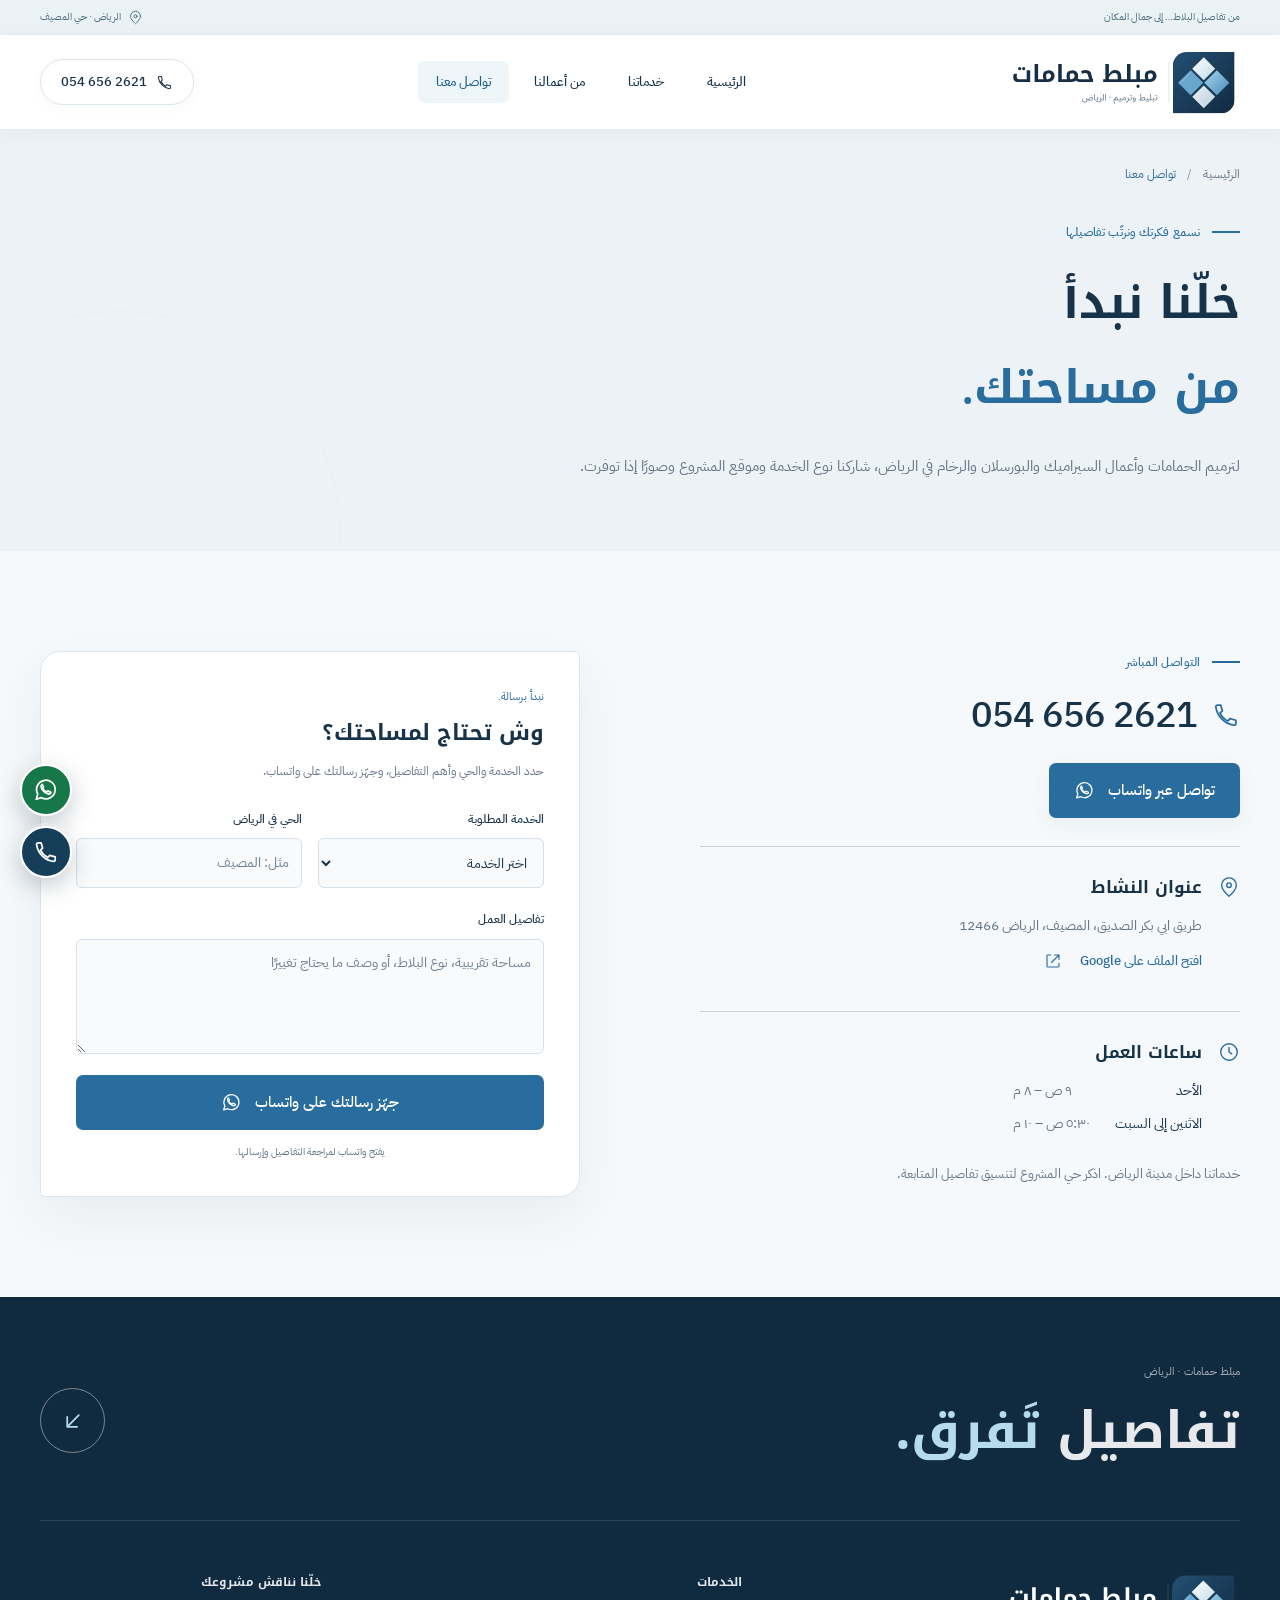
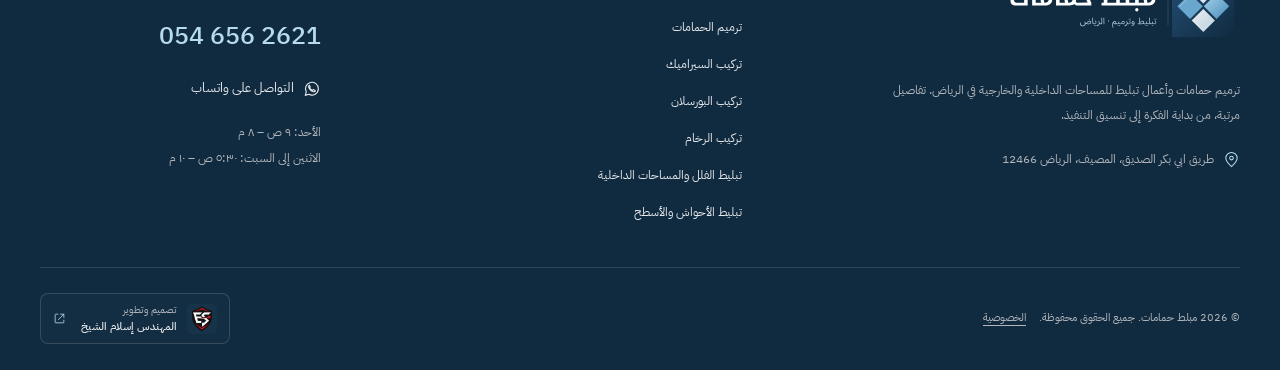
==== commit d58bbb09: "Refine tile-inspired identity and responsive visual design" ====
--- a/contact/index.html
+++ b/contact/index.html
@@ -1,4 +1,4 @@
 <!doctype html>
-<html lang="ar-SA" dir="rtl"><head><meta charset="utf-8"><meta name="viewport" content="width=device-width,initial-scale=1,viewport-fit=cover"><meta name="theme-color" content="#142a3e"><title>تواصل مع مبلط حمامات بالرياض | 0546562621</title><meta name="description" content="تواصل مع مبلط حمامات على 0546562621 أو واتساب. طريق ابي بكر الصديق، المصيف، الرياض 12466. تعرف على ساعات العمل وأرسل تفاصيل مشروع التبليط أو الترميم."><meta name="robots" content="index,follow,max-image-preview:large"><link rel="canonical" href="https://moblet-hamamat.vercel.app/contact/"><link rel="icon" href="../favicon.svg?v=cb9f57d87d" type="image/svg+xml"><link rel="apple-touch-icon" href="../assets/apple-touch-icon.png?v=cb9f57d87d"><link rel="manifest" href="../site.webmanifest?v=cb9f57d87d"><link rel="preload" href="../assets/fonts/kufi-arabic-700.woff2" as="font" type="font/woff2" crossorigin><link rel="preload" href="../assets/fonts/plex-arabic-400.woff2" as="font" type="font/woff2" crossorigin><link rel="stylesheet" href="../assets/site.css?v=cb9f57d87d"><link rel="stylesheet" href="../assets/studio.css?v=cb9f57d87d"><script src="../assets/site.js?v=cb9f57d87d" defer></script><meta name="creator" content="المهندس إسلام الشيخ"><meta property="og:type" content="website"><meta property="og:locale" content="ar_SA"><meta property="og:site_name" content="مبلط حمامات"><meta property="og:title" content="تواصل مع مبلط حمامات بالرياض | 0546562621"><meta property="og:description" content="تواصل مع مبلط حمامات على 0546562621 أو واتساب. طريق ابي بكر الصديق، المصيف، الرياض 12466. تعرف على ساعات العمل وأرسل تفاصيل مشروع التبليط أو الترميم."><meta property="og:url" content="https://moblet-hamamat.vercel.app/contact/"><meta property="og:image" content="https://moblet-hamamat.vercel.app/assets/social-cover-identity.jpg?v=cb9f57d87d"><meta property="og:image:width" content="1200"><meta property="og:image:height" content="630"><meta property="og:image:alt" content="شعار مبلط حمامات الهندسي بالأزرق والكحلي مع كتابة عربية وصور من أعمال النشاط"><meta name="twitter:card" content="summary_large_image"><meta name="twitter:title" content="تواصل مع مبلط حمامات بالرياض | 0546562621"><meta name="twitter:description" content="تواصل مع مبلط حمامات على 0546562621 أو واتساب. طريق ابي بكر الصديق، المصيف، الرياض 12466. تعرف على ساعات العمل وأرسل تفاصيل مشروع التبليط أو الترميم."><meta name="twitter:image" content="https://moblet-hamamat.vercel.app/assets/social-cover-identity.jpg?v=cb9f57d87d"><script type="application/ld+json">{"@context":"https://schema.org","@graph":[{"@type":"HomeAndConstructionBusiness","@id":"https://moblet-hamamat.vercel.app/#business","name":"مبلط حمامات","url":"https://moblet-hamamat.vercel.app/","telephone":"+966546562621","description":"ترميم حمامات وتركيب سيراميك وبورسلان ورخام وتبليط مساحات داخلية وخارجية في الرياض.","image":["https://moblet-hamamat.vercel.app/assets/photos/owner-04.webp","https://moblet-hamamat.vercel.app/assets/photos/owner-06.webp","https://moblet-hamamat.vercel.app/assets/photos/owner-07.webp"],"logo":"https://moblet-hamamat.vercel.app/assets/brand-symbol.svg?v=cb9f57d87d","address":{"@type":"PostalAddress","streetAddress":"طريق ابي بكر الصديق، المصيف","addressLocality":"الرياض","addressRegion":"منطقة الرياض","postalCode":"12466","addressCountry":"SA"},"geo":{"@type":"GeoCoordinates","latitude":24.7644144,"longitude":46.6927084},"hasMap":"https://maps.app.goo.gl/ACpRdXij8ujAnbGP6?g_st=ac","sameAs":["https://maps.app.goo.gl/ACpRdXij8ujAnbGP6?g_st=ac"],"areaServed":{"@type":"City","name":"الرياض"},"openingHoursSpecification":[{"@type":"OpeningHoursSpecification","dayOfWeek":["Monday","Tuesday","Wednesday","Thursday","Friday","Saturday"],"opens":"05:30","closes":"22:00"},{"@type":"OpeningHoursSpecification","dayOfWeek":"Sunday","opens":"09:00","closes":"20:00"}],"hasOfferCatalog":{"@type":"OfferCatalog","name":"خدمات مبلط حمامات في الرياض","itemListElement":[{"@type":"Offer","itemOffered":{"@type":"Service","@id":"https://moblet-hamamat.vercel.app/services/bathroom-renovation-riyadh/#service","name":"ترميم حمامات بالرياض","url":"https://moblet-hamamat.vercel.app/services/bathroom-renovation-riyadh/"}},{"@type":"Offer","itemOffered":{"@type":"Service","@id":"https://moblet-hamamat.vercel.app/services/ceramic-installation-riyadh/#service","name":"تركيب سيراميك بالرياض","url":"https://moblet-hamamat.vercel.app/services/ceramic-installation-riyadh/"}},{"@type":"Offer","itemOffered":{"@type":"Service","@id":"https://moblet-hamamat.vercel.app/services/porcelain-installation-riyadh/#service","name":"تركيب بورسلان بالرياض","url":"https://moblet-hamamat.vercel.app/services/porcelain-installation-riyadh/"}},{"@type":"Offer","itemOffered":{"@type":"Service","@id":"https://moblet-hamamat.vercel.app/services/marble-installation-riyadh/#service","name":"تركيب رخام بالرياض","url":"https://moblet-hamamat.vercel.app/services/marble-installation-riyadh/"}},{"@type":"Offer","itemOffered":{"@type":"Service","@id":"https://moblet-hamamat.vercel.app/services/villa-floor-tiling-riyadh/#service","name":"تبليط فلل وأرضيات بالرياض","url":"https://moblet-hamamat.vercel.app/services/villa-floor-tiling-riyadh/"}},{"@type":"Offer","itemOffered":{"@type":"Service","@id":"https://moblet-hamamat.vercel.app/services/outdoor-courtyard-tiling-riyadh/#service","name":"تبليط أحواش وأسطح بالرياض","url":"https://moblet-hamamat.vercel.app/services/outdoor-courtyard-tiling-riyadh/"}}]}},{"@type":"WebSite","@id":"https://moblet-hamamat.vercel.app/#website","url":"https://moblet-hamamat.vercel.app/","name":"مبلط حمامات","inLanguage":"ar-SA","publisher":{"@id":"https://moblet-hamamat.vercel.app/#business"},"creator":{"@id":"https://www.eslam-elshikh.com/#person"}},{"@type":"Person","@id":"https://www.eslam-elshikh.com/#person","name":"إسلام الشيخ","url":"https://www.eslam-elshikh.com/"},{"@type":"WebPage","@id":"https://moblet-hamamat.vercel.app/contact/#webpage","url":"https://moblet-hamamat.vercel.app/contact/","name":"تواصل مع مبلط حمامات بالرياض | 0546562621","description":"تواصل مع مبلط حمامات على 0546562621 أو واتساب. طريق ابي بكر الصديق، المصيف، الرياض 12466. تعرف على ساعات العمل وأرسل تفاصيل مشروع التبليط أو الترميم.","inLanguage":"ar-SA","isPartOf":{"@id":"https://moblet-hamamat.vercel.app/#website"},"about":{"@id":"https://moblet-hamamat.vercel.app/#business"},"primaryImageOfPage":{"@type":"ImageObject","url":"https://moblet-hamamat.vercel.app/assets/photos/owner-06.webp"},"breadcrumb":{"@id":"https://moblet-hamamat.vercel.app/contact/#breadcrumbs"}},{"@type":"BreadcrumbList","@id":"https://moblet-hamamat.vercel.app/contact/#breadcrumbs","itemListElement":[{"@type":"ListItem","position":1,"name":"الرئيسية","item":"https://moblet-hamamat.vercel.app/"},{"@type":"ListItem","position":2,"name":"تواصل معنا","item":"https://moblet-hamamat.vercel.app/contact/"}]}]}</script></head><body data-page="contact"><svg class="sprite" xmlns="http://www.w3.org/2000/svg" aria-hidden="true"><symbol id="i-arrow" viewBox="0 0 24 24"><path d="M19 12H5m0 0 6-6m-6 6 6 6"/></symbol><symbol id="i-external" viewBox="0 0 24 24"><path d="M14 4h6v6m0-6L10 14M9 4H5a1 1 0 0 0-1 1v14a1 1 0 0 0 1 1h14a1 1 0 0 0 1-1v-4"/></symbol><symbol id="i-phone" viewBox="0 0 24 24"><path d="M20.5 16.5v2.7a1.5 1.5 0 0 1-1.7 1.5A18.4 18.4 0 0 1 3.3 5.2 1.5 1.5 0 0 1 4.8 3.5h2.7l1.4 5-2 1.8a15 15 0 0 0 6.8 6.8l1.8-2 5 1.4Z"/></symbol><symbol id="i-whatsapp" viewBox="0 0 24 24"><path d="M20.5 11.6a8.6 8.6 0 0 1-12.7 7.5L3 20.5l1.4-4.7a8.6 8.6 0 1 1 16.1-4.2Z"/><path d="M8 7.5c-.9.4-.6 2.4.7 4.3 1.2 1.8 3.2 3.3 5.2 3.8 1.5.4 2.6-.5 2.6-1.4l-2.8-1.4-1.1 1c-1.8-.7-3.1-2-3.8-3.5l.9-1.1-1.2-2.3-.5.6Z"/></symbol><symbol id="i-grid" viewBox="0 0 24 24"><rect x="3" y="3" width="18" height="18" rx="2"/><path d="M3 12h18M12 3v18"/><path class="icon-accent" d="M4 4h7v7H4z" stroke="none"/></symbol><symbol id="i-bath" viewBox="0 0 24 24"><path d="M4 10V5a2 2 0 0 1 4 0v1m-6 5h20M4 11l1 6a3 3 0 0 0 3 2h8a3 3 0 0 0 3-2l1-6M7 19v2m10-2v2"/><path class="icon-accent" d="M6 12h12l-.5 3.5h-11z" stroke="none"/></symbol><symbol id="i-layers" viewBox="0 0 24 24"><path d="m12 3 9 5-9 5-9-5 9-5Zm-9 9 9 5 9-5M3 16l9 5 9-5"/><path class="icon-accent" d="m12 4.5 6.3 3.5-6.3 3.5L5.7 8z" stroke="none"/></symbol><symbol id="i-stone" viewBox="0 0 24 24"><rect x="3" y="3" width="18" height="18" rx="2"/><path d="m6 3 6 6-3 6 5 6m-2-12 5-2 4 4M9 15l-6 2"/><path class="icon-accent" d="m4 4 6 5-2 6-4 1z" stroke="none"/></symbol><symbol id="i-home" viewBox="0 0 24 24"><path d="m3 10 9-7 9 7M5 9v12h14V9M5 15h14m-9 0v6m5-6v6"/><path class="icon-accent" d="M6 16h3v4H6zm10 0h2v4h-2z" stroke="none"/></symbol><symbol id="i-sun" viewBox="0 0 24 24"><circle cx="15.5" cy="6.5" r="2.5"/><path d="M15.5 1v1m0 9v1M10 6.5H9m13 0h-1m-9.4-3.9-.7-.7m8.5 8.5.7.7m-1.4-8.5.7-.7M2 21l4-7h12l4 7H2Zm2-3h16M10 14l-1 7m5-7 1 7"/></symbol><symbol id="i-pin" viewBox="0 0 24 24"><path d="M20 10c0 5-8 12-8 12S4 15 4 10a8 8 0 1 1 16 0Z"/><circle cx="12" cy="10" r="2.5"/></symbol><symbol id="i-check" viewBox="0 0 24 24"><path d="m5 12 4 4L19 6"/></symbol><symbol id="i-clock" viewBox="0 0 24 24"><circle cx="12" cy="12" r="9"/><path d="M12 7v5l3 2"/></symbol><symbol id="i-zoom" viewBox="0 0 24 24"><circle cx="10" cy="10" r="6"/><path d="m15 15 6 6M10 7v6m-3-3h6"/></symbol><symbol id="i-close" viewBox="0 0 24 24"><path d="m6 6 12 12M6 18 18 6"/></symbol><symbol id="i-menu" viewBox="0 0 24 24"><path d="M4 7h16M4 12h16M4 17h16"/></symbol><symbol id="i-spark" viewBox="0 0 24 24"><path d="m12 2 2.7 7.3L22 12l-7.3 2.7L12 22l-2.7-7.3L2 12l7.3-2.7L12 2Z"/></symbol></svg><a class="skip" href="#main">انتقل إلى المحتوى</a>
+<html lang="ar-SA" dir="rtl"><head><meta charset="utf-8"><meta name="viewport" content="width=device-width,initial-scale=1,viewport-fit=cover"><meta name="theme-color" content="#142a3e"><title>تواصل مع مبلط حمامات بالرياض | 0546562621</title><meta name="description" content="تواصل مع مبلط حمامات على 0546562621 أو واتساب. طريق ابي بكر الصديق، المصيف، الرياض 12466. تعرف على ساعات العمل وأرسل تفاصيل مشروع التبليط أو الترميم."><meta name="robots" content="index,follow,max-image-preview:large"><link rel="canonical" href="https://moblet-hamamat.vercel.app/contact/"><link rel="icon" href="../favicon.svg?v=a4f344646a" type="image/svg+xml"><link rel="apple-touch-icon" href="../assets/apple-touch-icon.png?v=a4f344646a"><link rel="manifest" href="../site.webmanifest?v=a4f344646a"><link rel="preload" href="../assets/fonts/kufi-arabic-700.woff2" as="font" type="font/woff2" crossorigin><link rel="preload" href="../assets/fonts/plex-arabic-400.woff2" as="font" type="font/woff2" crossorigin><link rel="stylesheet" href="../assets/site.css?v=a4f344646a"><link rel="stylesheet" href="../assets/studio.css?v=a4f344646a"><script src="../assets/site.js?v=a4f344646a" defer></script><meta name="creator" content="المهندس إسلام الشيخ"><meta property="og:type" content="website"><meta property="og:locale" content="ar_SA"><meta property="og:site_name" content="مبلط حمامات"><meta property="og:title" content="تواصل مع مبلط حمامات بالرياض | 0546562621"><meta property="og:description" content="تواصل مع مبلط حمامات على 0546562621 أو واتساب. طريق ابي بكر الصديق، المصيف، الرياض 12466. تعرف على ساعات العمل وأرسل تفاصيل مشروع التبليط أو الترميم."><meta property="og:url" content="https://moblet-hamamat.vercel.app/contact/"><meta property="og:image" content="https://moblet-hamamat.vercel.app/assets/social-cover-identity.jpg?v=a4f344646a"><meta property="og:image:width" content="1200"><meta property="og:image:height" content="630"><meta property="og:image:alt" content="شعار مبلط حمامات الهندسي بالأزرق والكحلي مع كتابة عربية وصور من أعمال النشاط"><meta name="twitter:card" content="summary_large_image"><meta name="twitter:title" content="تواصل مع مبلط حمامات بالرياض | 0546562621"><meta name="twitter:description" content="تواصل مع مبلط حمامات على 0546562621 أو واتساب. طريق ابي بكر الصديق، المصيف، الرياض 12466. تعرف على ساعات العمل وأرسل تفاصيل مشروع التبليط أو الترميم."><meta name="twitter:image" content="https://moblet-hamamat.vercel.app/assets/social-cover-identity.jpg?v=a4f344646a"><script type="application/ld+json">{"@context":"https://schema.org","@graph":[{"@type":"HomeAndConstructionBusiness","@id":"https://moblet-hamamat.vercel.app/#business","name":"مبلط حمامات","url":"https://moblet-hamamat.vercel.app/","telephone":"+966546562621","description":"ترميم حمامات وتركيب سيراميك وبورسلان ورخام وتبليط مساحات داخلية وخارجية في الرياض.","image":["https://moblet-hamamat.vercel.app/assets/photos/owner-04.webp","https://moblet-hamamat.vercel.app/assets/photos/owner-06.webp","https://moblet-hamamat.vercel.app/assets/photos/owner-07.webp"],"logo":"https://moblet-hamamat.vercel.app/assets/brand-symbol.svg?v=a4f344646a","address":{"@type":"PostalAddress","streetAddress":"طريق ابي بكر الصديق، المصيف","addressLocality":"الرياض","addressRegion":"منطقة الرياض","postalCode":"12466","addressCountry":"SA"},"geo":{"@type":"GeoCoordinates","latitude":24.7644144,"longitude":46.6927084},"hasMap":"https://maps.app.goo.gl/ACpRdXij8ujAnbGP6?g_st=ac","sameAs":["https://maps.app.goo.gl/ACpRdXij8ujAnbGP6?g_st=ac"],"areaServed":{"@type":"City","name":"الرياض"},"openingHoursSpecification":[{"@type":"OpeningHoursSpecification","dayOfWeek":["Monday","Tuesday","Wednesday","Thursday","Friday","Saturday"],"opens":"05:30","closes":"22:00"},{"@type":"OpeningHoursSpecification","dayOfWeek":"Sunday","opens":"09:00","closes":"20:00"}],"hasOfferCatalog":{"@type":"OfferCatalog","name":"خدمات مبلط حمامات في الرياض","itemListElement":[{"@type":"Offer","itemOffered":{"@type":"Service","@id":"https://moblet-hamamat.vercel.app/services/bathroom-renovation-riyadh/#service","name":"ترميم حمامات بالرياض","url":"https://moblet-hamamat.vercel.app/services/bathroom-renovation-riyadh/"}},{"@type":"Offer","itemOffered":{"@type":"Service","@id":"https://moblet-hamamat.vercel.app/services/ceramic-installation-riyadh/#service","name":"تركيب سيراميك بالرياض","url":"https://moblet-hamamat.vercel.app/services/ceramic-installation-riyadh/"}},{"@type":"Offer","itemOffered":{"@type":"Service","@id":"https://moblet-hamamat.vercel.app/services/porcelain-installation-riyadh/#service","name":"تركيب بورسلان بالرياض","url":"https://moblet-hamamat.vercel.app/services/porcelain-installation-riyadh/"}},{"@type":"Offer","itemOffered":{"@type":"Service","@id":"https://moblet-hamamat.vercel.app/services/marble-installation-riyadh/#service","name":"تركيب رخام بالرياض","url":"https://moblet-hamamat.vercel.app/services/marble-installation-riyadh/"}},{"@type":"Offer","itemOffered":{"@type":"Service","@id":"https://moblet-hamamat.vercel.app/services/villa-floor-tiling-riyadh/#service","name":"تبليط فلل وأرضيات بالرياض","url":"https://moblet-hamamat.vercel.app/services/villa-floor-tiling-riyadh/"}},{"@type":"Offer","itemOffered":{"@type":"Service","@id":"https://moblet-hamamat.vercel.app/services/outdoor-courtyard-tiling-riyadh/#service","name":"تبليط أحواش وأسطح بالرياض","url":"https://moblet-hamamat.vercel.app/services/outdoor-courtyard-tiling-riyadh/"}}]}},{"@type":"WebSite","@id":"https://moblet-hamamat.vercel.app/#website","url":"https://moblet-hamamat.vercel.app/","name":"مبلط حمامات","inLanguage":"ar-SA","publisher":{"@id":"https://moblet-hamamat.vercel.app/#business"},"creator":{"@id":"https://www.eslam-elshikh.com/#person"}},{"@type":"Person","@id":"https://www.eslam-elshikh.com/#person","name":"إسلام الشيخ","url":"https://www.eslam-elshikh.com/"},{"@type":"WebPage","@id":"https://moblet-hamamat.vercel.app/contact/#webpage","url":"https://moblet-hamamat.vercel.app/contact/","name":"تواصل مع مبلط حمامات بالرياض | 0546562621","description":"تواصل مع مبلط حمامات على 0546562621 أو واتساب. طريق ابي بكر الصديق، المصيف، الرياض 12466. تعرف على ساعات العمل وأرسل تفاصيل مشروع التبليط أو الترميم.","inLanguage":"ar-SA","isPartOf":{"@id":"https://moblet-hamamat.vercel.app/#website"},"about":{"@id":"https://moblet-hamamat.vercel.app/#business"},"primaryImageOfPage":{"@type":"ImageObject","url":"https://moblet-hamamat.vercel.app/assets/photos/owner-06.webp"},"breadcrumb":{"@id":"https://moblet-hamamat.vercel.app/contact/#breadcrumbs"}},{"@type":"BreadcrumbList","@id":"https://moblet-hamamat.vercel.app/contact/#breadcrumbs","itemListElement":[{"@type":"ListItem","position":1,"name":"الرئيسية","item":"https://moblet-hamamat.vercel.app/"},{"@type":"ListItem","position":2,"name":"تواصل معنا","item":"https://moblet-hamamat.vercel.app/contact/"}]}]}</script></head><body data-page="contact"><svg class="sprite" xmlns="http://www.w3.org/2000/svg" aria-hidden="true"><symbol id="i-arrow" viewBox="0 0 24 24"><path d="M19 12H5m0 0 6-6m-6 6 6 6"/></symbol><symbol id="i-external" viewBox="0 0 24 24"><path d="M14 4h6v6m0-6L10 14M9 4H5a1 1 0 0 0-1 1v14a1 1 0 0 0 1 1h14a1 1 0 0 0 1-1v-4"/></symbol><symbol id="i-phone" viewBox="0 0 24 24"><path d="M20.5 16.5v2.7a1.5 1.5 0 0 1-1.7 1.5A18.4 18.4 0 0 1 3.3 5.2 1.5 1.5 0 0 1 4.8 3.5h2.7l1.4 5-2 1.8a15 15 0 0 0 6.8 6.8l1.8-2 5 1.4Z"/></symbol><symbol id="i-whatsapp" viewBox="0 0 24 24"><path d="M20.5 11.6a8.6 8.6 0 0 1-12.7 7.5L3 20.5l1.4-4.7a8.6 8.6 0 1 1 16.1-4.2Z"/><path d="M8 7.5c-.9.4-.6 2.4.7 4.3 1.2 1.8 3.2 3.3 5.2 3.8 1.5.4 2.6-.5 2.6-1.4l-2.8-1.4-1.1 1c-1.8-.7-3.1-2-3.8-3.5l.9-1.1-1.2-2.3-.5.6Z"/></symbol><symbol id="i-grid" viewBox="0 0 24 24"><rect x="3" y="3" width="18" height="18" rx="2"/><path d="M3 12h18M12 3v18"/><path class="icon-accent" d="M4 4h7v7H4z" stroke="none"/></symbol><symbol id="i-bath" viewBox="0 0 24 24"><path d="M4 10V5a2 2 0 0 1 4 0v1m-6 5h20M4 11l1 6a3 3 0 0 0 3 2h8a3 3 0 0 0 3-2l1-6M7 19v2m10-2v2"/><path class="icon-accent" d="M6 12h12l-.5 3.5h-11z" stroke="none"/></symbol><symbol id="i-layers" viewBox="0 0 24 24"><path d="m12 3 9 5-9 5-9-5 9-5Zm-9 9 9 5 9-5M3 16l9 5 9-5"/><path class="icon-accent" d="m12 4.5 6.3 3.5-6.3 3.5L5.7 8z" stroke="none"/></symbol><symbol id="i-stone" viewBox="0 0 24 24"><rect x="3" y="3" width="18" height="18" rx="2"/><path d="m6 3 6 6-3 6 5 6m-2-12 5-2 4 4M9 15l-6 2"/><path class="icon-accent" d="m4 4 6 5-2 6-4 1z" stroke="none"/></symbol><symbol id="i-home" viewBox="0 0 24 24"><path d="m3 10 9-7 9 7M5 9v12h14V9M5 15h14m-9 0v6m5-6v6"/><path class="icon-accent" d="M6 16h3v4H6zm10 0h2v4h-2z" stroke="none"/></symbol><symbol id="i-sun" viewBox="0 0 24 24"><circle cx="15.5" cy="6.5" r="2.5"/><path d="M15.5 1v1m0 9v1M10 6.5H9m13 0h-1m-9.4-3.9-.7-.7m8.5 8.5.7.7m-1.4-8.5.7-.7M2 21l4-7h12l4 7H2Zm2-3h16M10 14l-1 7m5-7 1 7"/></symbol><symbol id="i-pin" viewBox="0 0 24 24"><path d="M20 10c0 5-8 12-8 12S4 15 4 10a8 8 0 1 1 16 0Z"/><circle cx="12" cy="10" r="2.5"/></symbol><symbol id="i-check" viewBox="0 0 24 24"><path d="m5 12 4 4L19 6"/></symbol><symbol id="i-clock" viewBox="0 0 24 24"><circle cx="12" cy="12" r="9"/><path d="M12 7v5l3 2"/></symbol><symbol id="i-zoom" viewBox="0 0 24 24"><circle cx="10" cy="10" r="6"/><path d="m15 15 6 6M10 7v6m-3-3h6"/></symbol><symbol id="i-close" viewBox="0 0 24 24"><path d="m6 6 12 12M6 18 18 6"/></symbol><symbol id="i-menu" viewBox="0 0 24 24"><path d="M4 7h16M4 12h16M4 17h16"/></symbol><symbol id="i-spark" viewBox="0 0 24 24"><path d="m12 2 2.7 7.3L22 12l-7.3 2.7L12 22l-2.7-7.3L2 12l7.3-2.7L12 2Z"/></symbol></svg><a class="skip" href="#main">انتقل إلى المحتوى</a>
     <div class="topbar"><div class="container topbar-inner"><span>من تفاصيل البلاط… إلى جمال المكان</span><a href="https://maps.app.goo.gl/ACpRdXij8ujAnbGP6?g_st=ac" target="_blank" rel="noopener noreferrer"><svg class="icon" viewBox="0 0 24 24" aria-hidden="true"><use href="#i-pin"/></svg>الرياض · حي المصيف</a></div></div>
-    <header class="header"><div class="container header-inner"><a href="../" class="brand" aria-label="مبلط حمامات، الرئيسية"><img class="brand-lockup" src="../assets/brand-lockup.svg?v=cb9f57d87d" alt="مبلط حمامات — تبليط وترميم في الرياض" width="340" height="106"></a><nav class="desktop-nav" aria-label="التنقل الرئيسي"><a href="../">الرئيسية</a><a href="../services/">خدماتنا</a><a href="../projects/">من أعمالنا</a><a href="../contact/" aria-current="page">تواصل معنا</a></nav><a class="header-phone" href="tel:+966546562621"><svg class="icon" viewBox="0 0 24 24" aria-hidden="true"><use href="#i-phone"/></svg><bdi>054 656 2621</bdi></a><details class="mobile-nav"><summary aria-label="فتح قائمة التنقل"><svg class="icon" viewBox="0 0 24 24" aria-hidden="true"><use href="#i-menu"/></svg></summary><nav aria-label="تنقل الجوال"><a href="../">الرئيسية</a><a href="../services/">خدماتنا</a><a href="../projects/">من أعمالنا</a><a href="../contact/" aria-current="page">تواصل معنا</a><a href="tel:+966546562621">اتصل بنا <bdi>054 656 2621</bdi></a></nav></details></div></header><main id="main"><section class="page-hero"><div class="container"><nav class="breadcrumbs" aria-label="مسار التنقل"><a href="../">الرئيسية</a><span aria-hidden="true">/</span><span aria-current="page">تواصل معنا</span></nav><span class="eyebrow">نسمع فكرتك ونرتّب تفاصيلها</span><h1>خلّنا نبدأ<br><em>من مساحتك.</em></h1><p>لترميم الحمامات وأعمال السيراميك والبورسلان والرخام في الرياض، شاركنا نوع الخدمة وموقع المشروع وصورًا إذا توفرت.</p></div></section><section class="section contact-page"><div class="container contact-grid"><div><div class="contact-info-card"><span class="eyebrow">التواصل المباشر</span><a class="contact-number" href="tel:+966546562621"><svg class="icon" viewBox="0 0 24 24" aria-hidden="true"><use href="#i-phone"/></svg><bdi>054 656 2621</bdi></a><a class="btn btn-primary" href="https://wa.me/966546562621" target="_blank" rel="noopener noreferrer">تواصل عبر واتساب<svg class="icon" viewBox="0 0 24 24" aria-hidden="true"><use href="#i-whatsapp"/></svg></a><div class="contact-info-line"><svg class="icon" viewBox="0 0 24 24" aria-hidden="true"><use href="#i-pin"/></svg><div><h2>عنوان النشاط</h2><p>طريق ابي بكر الصديق، المصيف، الرياض 12466</p><a class="text-link" href="https://maps.app.goo.gl/ACpRdXij8ujAnbGP6?g_st=ac" target="_blank" rel="noopener noreferrer">افتح الملف على Google <svg class="icon" viewBox="0 0 24 24" aria-hidden="true"><use href="#i-external"/></svg></a></div></div><div class="contact-info-line"><svg class="icon" viewBox="0 0 24 24" aria-hidden="true"><use href="#i-clock"/></svg><div><h2>ساعات العمل</h2><dl class="hours-list"><div><dt>الأحد</dt><dd>٩ ص – ٨ م</dd></div><div><dt>الاثنين إلى السبت</dt><dd>٥:٣٠ ص – ١٠ م</dd></div></dl></div></div><p>خدماتنا داخل مدينة الرياض. اذكر حي المشروع لتنسيق تفاصيل المتابعة.</p></div></div><form id="request-form" class="request-form"><span class="form-kicker">نبدأ برسالة.</span><h2>وش تحتاج لمساحتك؟</h2><p>حدد الخدمة والحي وأهم التفاصيل، وجهّز رسالتك على واتساب.</p><div class="form-grid"><div class="field"><label for="service">الخدمة المطلوبة</label><select id="service" name="service" required><option value="">اختر الخدمة</option><option>ترميم الحمامات</option><option>تركيب السيراميك</option><option>تركيب البورسلان</option><option>تركيب الرخام</option><option>تبليط الفلل والمساحات الداخلية</option><option>تبليط الأحواش والأسطح</option><option>خدمة أخرى</option></select></div><div class="field"><label for="district">الحي في الرياض</label><input id="district" name="district" maxlength="80" autocomplete="address-level3" placeholder="مثل: المصيف"></div><div class="field field-wide"><label for="project-details">تفاصيل العمل</label><textarea id="project-details" name="details" maxlength="1200" rows="4" placeholder="مساحة تقريبية، نوع البلاط، أو وصف ما يحتاج تغييرًا"></textarea></div></div><button class="btn btn-primary" type="submit">جهّز رسالتك على واتساب <svg class="icon" viewBox="0 0 24 24" aria-hidden="true"><use href="#i-whatsapp"/></svg></button><p class="form-hint">يفتح واتساب لمراجعة التفاصيل وإرسالها.</p><p class="form-status" role="status" aria-live="polite"></p></form></div></section></main><footer class="footer"><div class="container"><div class="footer-slogan"><span>مبلط حمامات · الرياض</span><p>تفاصيل <em>تَفرق.</em></p><a href="../contact/" class="footer-start" aria-label="ابدأ مشروعك، تواصل معنا"><svg class="icon" viewBox="0 0 24 24" aria-hidden="true"><use href="#i-arrow"/></svg></a></div><div class="footer-grid"><div class="footer-about"><a class="brand" href="../"><img class="brand-lockup" src="../assets/brand-lockup-inverse.svg?v=cb9f57d87d" alt="مبلط حمامات — تبليط وترميم في الرياض" width="340" height="106"></a><p>ترميم حمامات وأعمال تبليط للمساحات الداخلية والخارجية في الرياض. تفاصيل مرتبة، من بداية الفكرة إلى تنسيق التنفيذ.</p><a class="footer-map" href="https://maps.app.goo.gl/ACpRdXij8ujAnbGP6?g_st=ac" target="_blank" rel="noopener noreferrer"><svg class="icon" viewBox="0 0 24 24" aria-hidden="true"><use href="#i-pin"/></svg>طريق ابي بكر الصديق، المصيف، الرياض 12466</a></div><div><h2>الخدمات</h2><div class="footer-links"><a href="../services/bathroom-renovation-riyadh/">ترميم الحمامات</a><a href="../services/ceramic-installation-riyadh/">تركيب السيراميك</a><a href="../services/porcelain-installation-riyadh/">تركيب البورسلان</a><a href="../services/marble-installation-riyadh/">تركيب الرخام</a><a href="../services/villa-floor-tiling-riyadh/">تبليط الفلل والمساحات الداخلية</a><a href="../services/outdoor-courtyard-tiling-riyadh/">تبليط الأحواش والأسطح</a></div></div><div><h2>خلّنا نناقش مشروعك</h2><a class="footer-number" href="tel:+966546562621"><bdi>054 656 2621</bdi></a><a class="footer-wa" href="https://wa.me/966546562621" target="_blank" rel="noopener noreferrer"><svg class="icon" viewBox="0 0 24 24" aria-hidden="true"><use href="#i-whatsapp"/></svg>التواصل على واتساب</a><p class="footer-hours">الأحد: ٩ ص – ٨ م<br>الاثنين إلى السبت: ٥:٣٠ ص – ١٠ م</p></div></div><div class="footer-bottom"><p>© 2026 مبلط حمامات. جميع الحقوق محفوظة. <a href="../privacy/">الخصوصية</a></p><a class="developer" data-eslam-signature="v1" href="https://www.eslam-elshikh.com/" target="_blank" rel="noopener noreferrer" aria-label="تصميم وتطوير المهندس إسلام الشيخ، يفتح في تبويب جديد"><img src="../assets/developer.webp" width="32" height="32" alt="" loading="lazy"><span><small>تصميم وتطوير</small><strong>المهندس إسلام الشيخ</strong></span><svg class="icon" viewBox="0 0 24 24" aria-hidden="true"><use href="#i-external"/></svg></a></div></div></footer><div class="floating-contact" role="group" aria-label="التواصل السريع"><a class="float-wa" href="https://wa.me/966546562621" target="_blank" rel="noopener noreferrer" aria-label="تواصل عبر واتساب"><svg class="icon" viewBox="0 0 24 24" aria-hidden="true"><use href="#i-whatsapp"/></svg><span class="float-label" aria-hidden="true">واتساب</span></a><a class="float-phone" href="tel:+966546562621" aria-label="اتصل على 0546562621"><svg class="icon" viewBox="0 0 24 24" aria-hidden="true"><use href="#i-phone"/></svg><span class="float-label" aria-hidden="true">اتصال</span></a></div><dialog class="lightbox" aria-label="عرض صورة من أعمال النشاط"><button class="lightbox-close" type="button" aria-label="إغلاق الصورة"><svg class="icon" viewBox="0 0 24 24" aria-hidden="true"><use href="#i-close"/></svg></button><figure><img width="960" height="1280" alt=""><figcaption></figcaption></figure></dialog></body></html>+    <header class="header"><div class="container header-inner"><a href="../" class="brand" aria-label="مبلط حمامات، الرئيسية"><img class="brand-lockup" src="../assets/brand-lockup.svg?v=a4f344646a" alt="مبلط حمامات — تبليط وترميم في الرياض" width="340" height="106"></a><nav class="desktop-nav" aria-label="التنقل الرئيسي"><a href="../">الرئيسية</a><a href="../services/">خدماتنا</a><a href="../projects/">من أعمالنا</a><a href="../contact/" aria-current="page">تواصل معنا</a></nav><a class="header-phone" href="tel:+966546562621"><svg class="icon" viewBox="0 0 24 24" aria-hidden="true"><use href="#i-phone"/></svg><bdi>054 656 2621</bdi></a><details class="mobile-nav"><summary aria-label="فتح قائمة التنقل"><svg class="icon" viewBox="0 0 24 24" aria-hidden="true"><use href="#i-menu"/></svg></summary><nav aria-label="تنقل الجوال"><a href="../">الرئيسية</a><a href="../services/">خدماتنا</a><a href="../projects/">من أعمالنا</a><a href="../contact/" aria-current="page">تواصل معنا</a><a href="tel:+966546562621">اتصل بنا <bdi>054 656 2621</bdi></a></nav></details></div></header><main id="main"><section class="page-hero"><div class="container"><nav class="breadcrumbs" aria-label="مسار التنقل"><a href="../">الرئيسية</a><span aria-hidden="true">/</span><span aria-current="page">تواصل معنا</span></nav><span class="eyebrow">نسمع فكرتك ونرتّب تفاصيلها</span><h1>خلّنا نبدأ<br><em>من مساحتك.</em></h1><p>لترميم الحمامات وأعمال السيراميك والبورسلان والرخام في الرياض، شاركنا نوع الخدمة وموقع المشروع وصورًا إذا توفرت.</p></div></section><section class="section contact-page"><div class="container contact-grid"><div><div class="contact-info-card"><span class="eyebrow">التواصل المباشر</span><a class="contact-number" href="tel:+966546562621"><svg class="icon" viewBox="0 0 24 24" aria-hidden="true"><use href="#i-phone"/></svg><bdi>054 656 2621</bdi></a><a class="btn btn-primary" href="https://wa.me/966546562621" target="_blank" rel="noopener noreferrer">تواصل عبر واتساب<svg class="icon" viewBox="0 0 24 24" aria-hidden="true"><use href="#i-whatsapp"/></svg></a><div class="contact-info-line"><svg class="icon" viewBox="0 0 24 24" aria-hidden="true"><use href="#i-pin"/></svg><div><h2>عنوان النشاط</h2><p>طريق ابي بكر الصديق، المصيف، الرياض 12466</p><a class="text-link" href="https://maps.app.goo.gl/ACpRdXij8ujAnbGP6?g_st=ac" target="_blank" rel="noopener noreferrer">افتح الملف على Google <svg class="icon" viewBox="0 0 24 24" aria-hidden="true"><use href="#i-external"/></svg></a></div></div><div class="contact-info-line"><svg class="icon" viewBox="0 0 24 24" aria-hidden="true"><use href="#i-clock"/></svg><div><h2>ساعات العمل</h2><dl class="hours-list"><div><dt>الأحد</dt><dd>٩ ص – ٨ م</dd></div><div><dt>الاثنين إلى السبت</dt><dd>٥:٣٠ ص – ١٠ م</dd></div></dl></div></div><p>خدماتنا داخل مدينة الرياض. اذكر حي المشروع لتنسيق تفاصيل المتابعة.</p></div></div><form id="request-form" class="request-form"><span class="form-kicker">نبدأ برسالة.</span><h2>وش تحتاج لمساحتك؟</h2><p>حدد الخدمة والحي وأهم التفاصيل، وجهّز رسالتك على واتساب.</p><div class="form-grid"><div class="field"><label for="service">الخدمة المطلوبة</label><select id="service" name="service" required><option value="">اختر الخدمة</option><option>ترميم الحمامات</option><option>تركيب السيراميك</option><option>تركيب البورسلان</option><option>تركيب الرخام</option><option>تبليط الفلل والمساحات الداخلية</option><option>تبليط الأحواش والأسطح</option><option>خدمة أخرى</option></select></div><div class="field"><label for="district">الحي في الرياض</label><input id="district" name="district" maxlength="80" autocomplete="address-level3" placeholder="مثل: المصيف"></div><div class="field field-wide"><label for="project-details">تفاصيل العمل</label><textarea id="project-details" name="details" maxlength="1200" rows="4" placeholder="مساحة تقريبية، نوع البلاط، أو وصف ما يحتاج تغييرًا"></textarea></div></div><button class="btn btn-primary" type="submit">جهّز رسالتك على واتساب <svg class="icon" viewBox="0 0 24 24" aria-hidden="true"><use href="#i-whatsapp"/></svg></button><p class="form-hint">يفتح واتساب لمراجعة التفاصيل وإرسالها.</p><p class="form-status" role="status" aria-live="polite"></p></form></div></section></main><footer class="footer"><div class="container"><div class="footer-slogan"><span>مبلط حمامات · الرياض</span><p>تفاصيل <em>تَفرق.</em></p><a href="../contact/" class="footer-start" aria-label="ابدأ مشروعك، تواصل معنا"><svg class="icon" viewBox="0 0 24 24" aria-hidden="true"><use href="#i-arrow"/></svg></a></div><div class="footer-grid"><div class="footer-about"><a class="brand" href="../"><img class="brand-lockup" src="../assets/brand-lockup-inverse.svg?v=a4f344646a" alt="مبلط حمامات — تبليط وترميم في الرياض" width="340" height="106"></a><p>ترميم حمامات وأعمال تبليط للمساحات الداخلية والخارجية في الرياض. تفاصيل مرتبة، من بداية الفكرة إلى تنسيق التنفيذ.</p><a class="footer-map" href="https://maps.app.goo.gl/ACpRdXij8ujAnbGP6?g_st=ac" target="_blank" rel="noopener noreferrer"><svg class="icon" viewBox="0 0 24 24" aria-hidden="true"><use href="#i-pin"/></svg>طريق ابي بكر الصديق، المصيف، الرياض 12466</a></div><div><h2>الخدمات</h2><div class="footer-links"><a href="../services/bathroom-renovation-riyadh/">ترميم الحمامات</a><a href="../services/ceramic-installation-riyadh/">تركيب السيراميك</a><a href="../services/porcelain-installation-riyadh/">تركيب البورسلان</a><a href="../services/marble-installation-riyadh/">تركيب الرخام</a><a href="../services/villa-floor-tiling-riyadh/">تبليط الفلل والمساحات الداخلية</a><a href="../services/outdoor-courtyard-tiling-riyadh/">تبليط الأحواش والأسطح</a></div></div><div><h2>خلّنا نناقش مشروعك</h2><a class="footer-number" href="tel:+966546562621"><bdi>054 656 2621</bdi></a><a class="footer-wa" href="https://wa.me/966546562621" target="_blank" rel="noopener noreferrer"><svg class="icon" viewBox="0 0 24 24" aria-hidden="true"><use href="#i-whatsapp"/></svg>التواصل على واتساب</a><p class="footer-hours">الأحد: ٩ ص – ٨ م<br>الاثنين إلى السبت: ٥:٣٠ ص – ١٠ م</p></div></div><div class="footer-bottom"><p>© 2026 مبلط حمامات. جميع الحقوق محفوظة. <a href="../privacy/">الخصوصية</a></p><a class="developer" data-eslam-signature="v1" href="https://www.eslam-elshikh.com/" target="_blank" rel="noopener noreferrer" aria-label="تصميم وتطوير المهندس إسلام الشيخ، يفتح في تبويب جديد"><img src="../assets/developer.webp" width="32" height="32" alt="" loading="lazy"><span><small>تصميم وتطوير</small><strong>المهندس إسلام الشيخ</strong></span><svg class="icon" viewBox="0 0 24 24" aria-hidden="true"><use href="#i-external"/></svg></a></div></div></footer><div class="floating-contact" role="group" aria-label="التواصل السريع"><a class="float-wa" href="https://wa.me/966546562621" target="_blank" rel="noopener noreferrer" aria-label="تواصل عبر واتساب"><svg class="icon" viewBox="0 0 24 24" aria-hidden="true"><use href="#i-whatsapp"/></svg><span class="float-label" aria-hidden="true">واتساب</span></a><a class="float-phone" href="tel:+966546562621" aria-label="اتصل على 0546562621"><svg class="icon" viewBox="0 0 24 24" aria-hidden="true"><use href="#i-phone"/></svg><span class="float-label" aria-hidden="true">اتصال</span></a></div><dialog class="lightbox" aria-label="عرض صورة من أعمال النشاط"><button class="lightbox-close" type="button" aria-label="إغلاق الصورة"><svg class="icon" viewBox="0 0 24 24" aria-hidden="true"><use href="#i-close"/></svg></button><figure><img width="960" height="1280" alt=""><figcaption></figcaption></figure></dialog></body></html>
--- a/assets/studio.css
+++ b/assets/studio.css
@@ -570,3 +570,82 @@
 @media(prefers-reduced-motion:reduce){.story-open:hover>.hero-image,.floating-contact a:hover{transform:none}.story-zoom>span,.float-label{transition:none}}
 @media(forced-colors:active){.tile-hero{background:Canvas;color:CanvasText}.story-choice,.story-frame,.story-zoom>.icon,.floating-contact a{border:1px solid CanvasText}.tile-hero h1 em,.tile-intro .eyebrow,.tile-lead{color:CanvasText}}
 @media print{.tile-hero{padding:20px 0;background:#fff;color:#000}.tile-hero-grid{grid-template-columns:1fr}.opening-story,.hero-spec,.tile-intro .hero-actions{display:none}.tile-lead,.tile-hero h1 em{color:#000}.service-grid{grid-template-columns:1fr 1fr}.service-card:nth-child(n){display:block;grid-column:auto;min-height:0}.service-card:nth-child(n) .service-cover{display:none}.process-grid li{border:0}}
+
+/* Porcelain Atelier: a calm architectural setting for the actual work. */
+:root{--accent:#286d9e;--accent-dark:#1d527c;--ink:#17334a;--dark:#102b40;--highlight:#b6dcec;--paper:#f6f9fb;--line:#dbe6ee}
+.header{background:#fffffff9;box-shadow:0 5px 20px #17334a08}
+.header-inner{min-height:94px}
+.brand>img.brand-lockup{width:252px}
+.desktop-nav a{position:relative;font-weight:500}
+.desktop-nav a[aria-current=page]{background:#eef5f9;color:#1e618c}
+.header-phone{border-radius:50px;padding-inline:20px;box-shadow:0 3px 12px #17334a08}
+.topbar{background:#eaf2f6;color:#4c6d81}
+.tile-hero{background:radial-gradient(circle at 82% 13%,#24516b 0,transparent 40%),linear-gradient(125deg,#102a3e 15%,#183c52 70%,#1c465b);padding-top:45px}
+.tile-hero::before{background-image:linear-gradient(#d0e6ef0d 1px,transparent 1px),linear-gradient(90deg,#d0e6ef0d 1px,transparent 1px);background-size:74px 74px;mask-image:linear-gradient(110deg,transparent 20%,#000)}
+.tile-hero::after{top:-218px;inset-inline-start:-180px;width:520px;height:520px;border:1px solid #d4eaf01c;border-radius:58px;transform:rotate(45deg);box-shadow:0 0 0 34px #d6eaf006,0 0 0 70px #d6eaf005}
+.tile-hero-grid{grid-template-columns:.88fr 1.12fr;gap:7%;align-items:center}
+.tile-intro .eyebrow{display:inline-flex;align-items:center;margin-bottom:23px;padding:7px 13px;background:#d9f1fa0d;border:1px solid #d8ecf42e;border-radius:30px;color:#cde4f1;letter-spacing:.15px}
+.tile-intro .eyebrow::before{background:#90cbe6;box-shadow:0 0 0 4px #b5def314}
+.tile-hero h1{font-size:clamp(39px,3.65vw,52px);line-height:1.72}
+.tile-hero h1 em{color:#b6dbed}
+.tile-lead{color:#d3e3eb;line-height:2.12;max-width:485px}
+.tile-intro .hero-actions{gap:25px;margin-top:28px}
+.tile-intro .btn-primary{border-radius:9px;background:#f8fcff;box-shadow:0 12px 28px #071b2c32}
+.tile-intro .btn-primary:hover{transform:translateY(-2px)}
+.tile-intro .btn-text{color:#e5f2f9}
+.tile-capabilities{border-top-color:#d0e7f22b;gap:19px}
+.tile-capabilities>span{font-size:11px;color:#d0e3ed}
+.tile-capabilities .icon{color:#a9d7eb}
+.opening-story{padding:0 0 22px}
+.story-overline{font-size:10px;color:#d0e2ec}
+.story-frame{height:448px;border-radius:38px 8px 38px 8px;border:5px solid #ffffff14;box-shadow:0 24px 55px #081f3055}
+.story-frame::after{inset:58% 0 0;background:linear-gradient(transparent,#0c253ce8)}
+.story-frame figcaption strong{font-size:19px;font-weight:600}
+.story-frame figcaption small{font-size:10px;color:#e2eef4}
+.story-zoom>.icon{background:#102b40ba}
+.story-rail{margin-top:12px}
+.story-controls{gap:9px}
+.story-choice{background:#ffffff0b;border:1px solid #d7eaf035;border-radius:9px;min-height:71px;color:#d0e2ec}
+.story-choice>img{height:54px;border-radius:5px}
+.story-choice>span{font-size:11px;font-weight:500}
+.story-choice[aria-pressed=true]{background:#f1f8fc;border-color:#fff;color:#17364c;box-shadow:0 6px 20px #061b2c21}
+.hero-spec{border-top-color:#d7eaf02b;color:#c3dce9}
+.material-band{background:#f8fbfd}
+.material-inner{min-height:145px}
+.material-intro>strong{color:#17384d}
+.material-inner i.material-swatch{border-radius:8px 2px 8px 2px;box-shadow:0 4px 12px #203e5512}
+.services-section{background:#fff}
+.service-card{border-radius:22px 5px 22px 5px;box-shadow:0 8px 28px #19394f08}
+.service-card:hover{border-color:#aac9db;box-shadow:0 18px 36px #19394f14}
+.service-top>.icon{background:#edf6fa;color:#286d9e}
+.card-arrow{background:#edf6fa;border-radius:50%;width:34px;height:34px}
+.detail-section{background:linear-gradient(130deg,#102b40,#1b465a)}
+.detail-photo figcaption{background:#edf7fb;box-shadow:0 12px 28px #061c2b28}
+.detail-copy>p,.detail-points p{color:#d0e0e8}
+.projects-section{background:#f8fbfd}
+.photo-card{box-shadow:0 8px 24px #17364b12}
+.process-section{background:#edf5f8}
+.process-grid li{border-color:#bcd3df}
+.faq-section{background:#fff}
+.contact-section{background-color:#eef6f9}
+.request-form{box-shadow:0 20px 50px #1d425610;border-radius:20px 5px 20px 5px}
+.footer{background:#102b40}
+.floating-contact a{width:52px;height:52px;border:2px solid #fff;box-shadow:0 8px 24px #0b23353d,0 0 0 3px #ffffff45}
+.float-phone{background:#173e59}.float-wa{background:#167748}
+@media(max-width:1120px){.brand>img.brand-lockup{width:228px}.tile-hero-grid{gap:5%}.story-frame{height:415px}.tile-hero h1{font-size:40px}}
+@media(max-width:900px){.header-inner{min-height:83px}.tile-hero-grid{grid-template-columns:1fr 1fr;gap:5%}.tile-hero h1{font-size:34px}.story-frame{height:385px}.story-choice>img{height:30px}}
+@media(max-width:680px){
+  .header-inner{min-height:78px}.brand>img.brand-lockup{width:226px}
+  .tile-hero{padding-top:30px}.tile-hero-grid{grid-template-columns:1fr;gap:29px}
+  .tile-hero h1{font-size:clamp(31px,8.2vw,43px);line-height:1.65}
+  .tile-intro .eyebrow{margin-bottom:18px}.tile-lead{font-size:14px}
+  .tile-capabilities{gap:15px;margin-top:23px}.tile-capabilities>span{font-size:10px}
+  .story-frame{height:390px;border-width:4px;border-radius:32px 6px 32px 6px}
+  .story-choice>img{height:50px}.story-choice{min-height:67px}
+  .floating-contact a{width:49px;height:49px}
+}
+@media(max-width:540px){.story-choice>img{height:33px}.story-choice{min-height:79px}}
+@media(max-width:380px){.brand>img.brand-lockup{width:205px}.tile-hero h1{font-size:30px}.tile-lead{font-size:13px}.tile-capabilities{gap:12px}.tile-capabilities>span{font-size:9px}.story-frame{height:350px}}
+@media(prefers-reduced-motion:reduce){.tile-intro .btn-primary:hover{transform:none}}
+@media(forced-colors:active){.tile-hero,.detail-section,.footer{background:Canvas;color:CanvasText}.tile-hero h1 em,.tile-intro .eyebrow,.tile-lead{color:CanvasText}}
+@media print{.tile-hero,.detail-section,.footer{background:#fff;color:#000}.tile-lead,.detail-copy>p,.detail-points p{color:#000}}
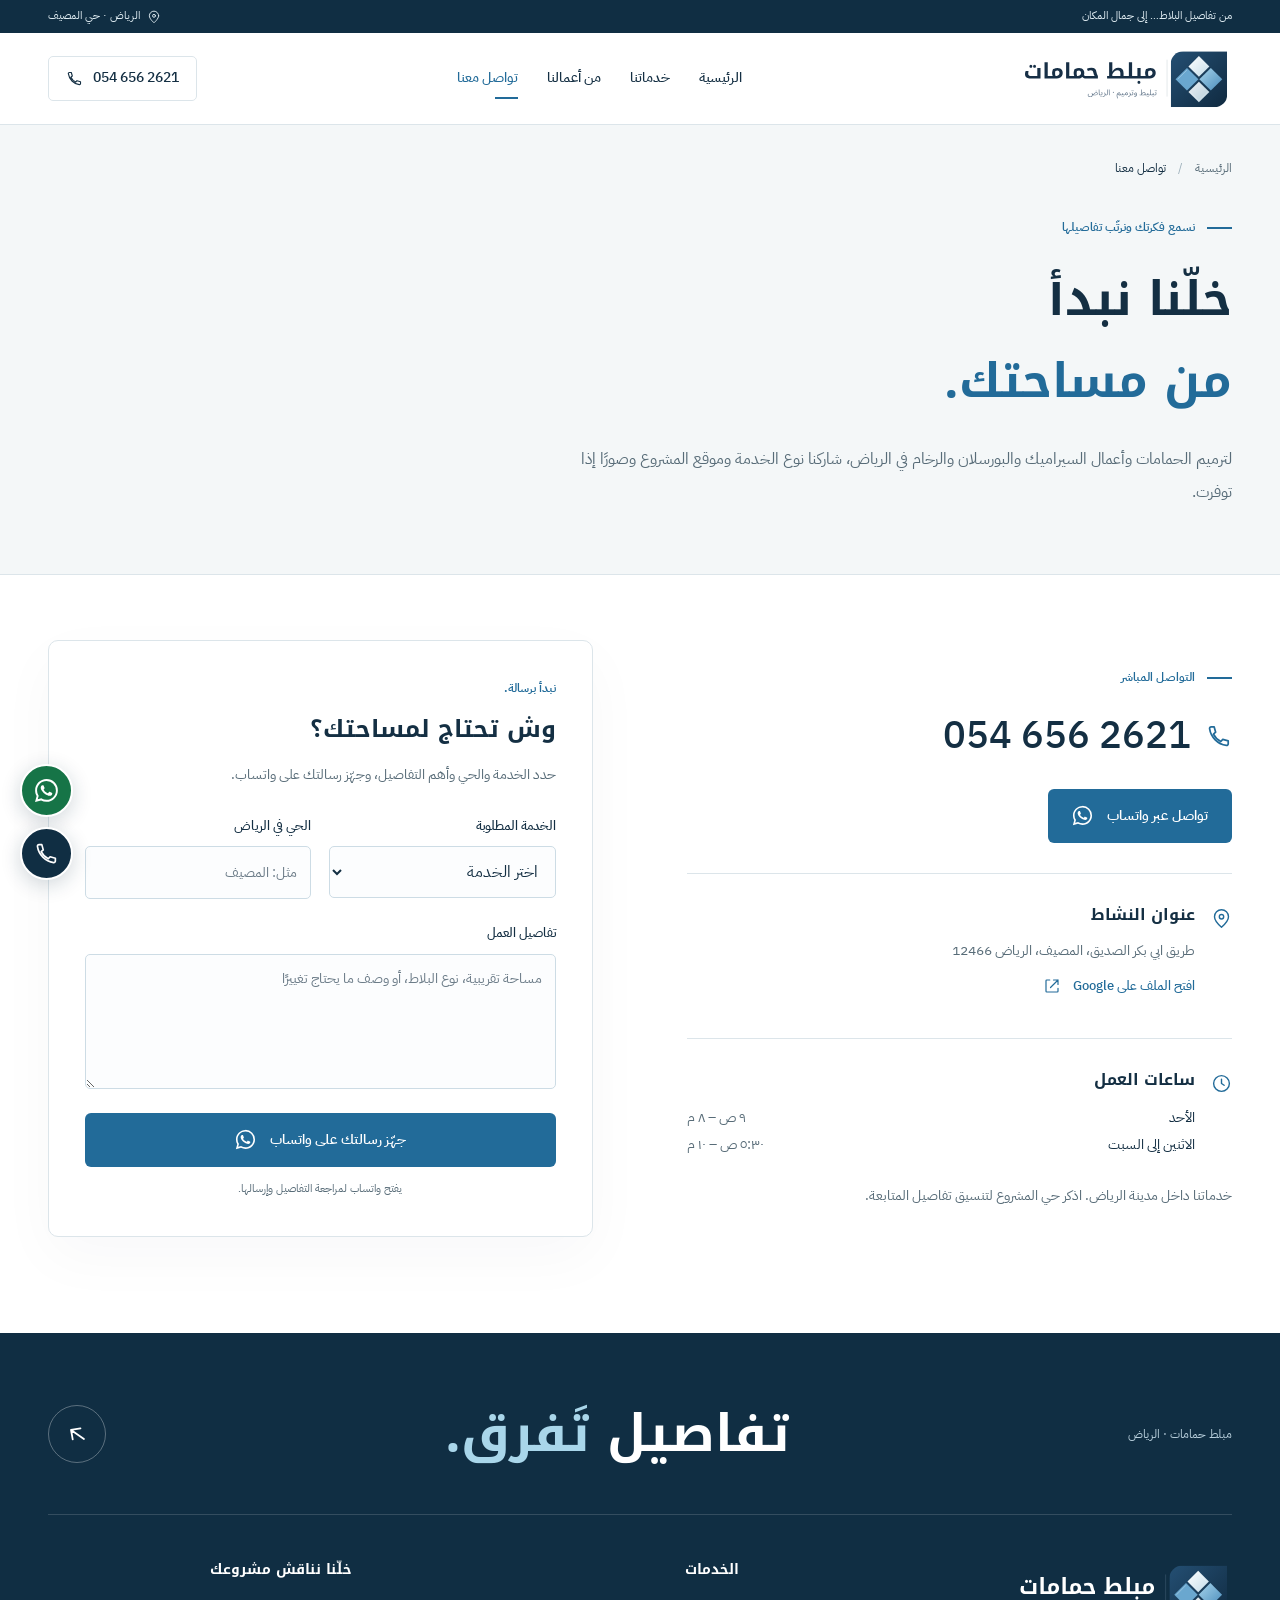
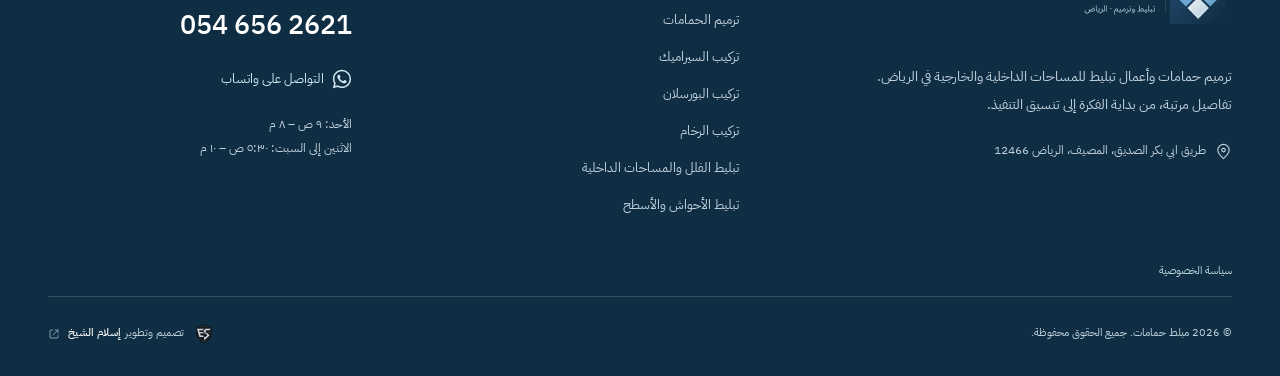
==== commit c4207c9d: "Redesign the website with a light porcelain layout and clearer service hierarchy" ====
--- a/contact/index.html
+++ b/contact/index.html
@@ -1,4 +1,4 @@
 <!doctype html>
-<html lang="ar-SA" dir="rtl"><head><meta charset="utf-8"><meta name="viewport" content="width=device-width,initial-scale=1,viewport-fit=cover"><meta name="theme-color" content="#142a3e"><title>تواصل مع مبلط حمامات بالرياض | 0546562621</title><meta name="description" content="تواصل مع مبلط حمامات على 0546562621 أو واتساب. طريق ابي بكر الصديق، المصيف، الرياض 12466. تعرف على ساعات العمل وأرسل تفاصيل مشروع التبليط أو الترميم."><meta name="robots" content="index,follow,max-image-preview:large"><link rel="canonical" href="https://moblet-hamamat.vercel.app/contact/"><link rel="icon" href="../favicon.svg?v=a4f344646a" type="image/svg+xml"><link rel="apple-touch-icon" href="../assets/apple-touch-icon.png?v=a4f344646a"><link rel="manifest" href="../site.webmanifest?v=a4f344646a"><link rel="preload" href="../assets/fonts/kufi-arabic-700.woff2" as="font" type="font/woff2" crossorigin><link rel="preload" href="../assets/fonts/plex-arabic-400.woff2" as="font" type="font/woff2" crossorigin><link rel="stylesheet" href="../assets/site.css?v=a4f344646a"><link rel="stylesheet" href="../assets/studio.css?v=a4f344646a"><script src="../assets/site.js?v=a4f344646a" defer></script><meta name="creator" content="المهندس إسلام الشيخ"><meta property="og:type" content="website"><meta property="og:locale" content="ar_SA"><meta property="og:site_name" content="مبلط حمامات"><meta property="og:title" content="تواصل مع مبلط حمامات بالرياض | 0546562621"><meta property="og:description" content="تواصل مع مبلط حمامات على 0546562621 أو واتساب. طريق ابي بكر الصديق، المصيف، الرياض 12466. تعرف على ساعات العمل وأرسل تفاصيل مشروع التبليط أو الترميم."><meta property="og:url" content="https://moblet-hamamat.vercel.app/contact/"><meta property="og:image" content="https://moblet-hamamat.vercel.app/assets/social-cover-identity.jpg?v=a4f344646a"><meta property="og:image:width" content="1200"><meta property="og:image:height" content="630"><meta property="og:image:alt" content="شعار مبلط حمامات الهندسي بالأزرق والكحلي مع كتابة عربية وصور من أعمال النشاط"><meta name="twitter:card" content="summary_large_image"><meta name="twitter:title" content="تواصل مع مبلط حمامات بالرياض | 0546562621"><meta name="twitter:description" content="تواصل مع مبلط حمامات على 0546562621 أو واتساب. طريق ابي بكر الصديق، المصيف، الرياض 12466. تعرف على ساعات العمل وأرسل تفاصيل مشروع التبليط أو الترميم."><meta name="twitter:image" content="https://moblet-hamamat.vercel.app/assets/social-cover-identity.jpg?v=a4f344646a"><script type="application/ld+json">{"@context":"https://schema.org","@graph":[{"@type":"HomeAndConstructionBusiness","@id":"https://moblet-hamamat.vercel.app/#business","name":"مبلط حمامات","url":"https://moblet-hamamat.vercel.app/","telephone":"+966546562621","description":"ترميم حمامات وتركيب سيراميك وبورسلان ورخام وتبليط مساحات داخلية وخارجية في الرياض.","image":["https://moblet-hamamat.vercel.app/assets/photos/owner-04.webp","https://moblet-hamamat.vercel.app/assets/photos/owner-06.webp","https://moblet-hamamat.vercel.app/assets/photos/owner-07.webp"],"logo":"https://moblet-hamamat.vercel.app/assets/brand-symbol.svg?v=a4f344646a","address":{"@type":"PostalAddress","streetAddress":"طريق ابي بكر الصديق، المصيف","addressLocality":"الرياض","addressRegion":"منطقة الرياض","postalCode":"12466","addressCountry":"SA"},"geo":{"@type":"GeoCoordinates","latitude":24.7644144,"longitude":46.6927084},"hasMap":"https://maps.app.goo.gl/ACpRdXij8ujAnbGP6?g_st=ac","sameAs":["https://maps.app.goo.gl/ACpRdXij8ujAnbGP6?g_st=ac"],"areaServed":{"@type":"City","name":"الرياض"},"openingHoursSpecification":[{"@type":"OpeningHoursSpecification","dayOfWeek":["Monday","Tuesday","Wednesday","Thursday","Friday","Saturday"],"opens":"05:30","closes":"22:00"},{"@type":"OpeningHoursSpecification","dayOfWeek":"Sunday","opens":"09:00","closes":"20:00"}],"hasOfferCatalog":{"@type":"OfferCatalog","name":"خدمات مبلط حمامات في الرياض","itemListElement":[{"@type":"Offer","itemOffered":{"@type":"Service","@id":"https://moblet-hamamat.vercel.app/services/bathroom-renovation-riyadh/#service","name":"ترميم حمامات بالرياض","url":"https://moblet-hamamat.vercel.app/services/bathroom-renovation-riyadh/"}},{"@type":"Offer","itemOffered":{"@type":"Service","@id":"https://moblet-hamamat.vercel.app/services/ceramic-installation-riyadh/#service","name":"تركيب سيراميك بالرياض","url":"https://moblet-hamamat.vercel.app/services/ceramic-installation-riyadh/"}},{"@type":"Offer","itemOffered":{"@type":"Service","@id":"https://moblet-hamamat.vercel.app/services/porcelain-installation-riyadh/#service","name":"تركيب بورسلان بالرياض","url":"https://moblet-hamamat.vercel.app/services/porcelain-installation-riyadh/"}},{"@type":"Offer","itemOffered":{"@type":"Service","@id":"https://moblet-hamamat.vercel.app/services/marble-installation-riyadh/#service","name":"تركيب رخام بالرياض","url":"https://moblet-hamamat.vercel.app/services/marble-installation-riyadh/"}},{"@type":"Offer","itemOffered":{"@type":"Service","@id":"https://moblet-hamamat.vercel.app/services/villa-floor-tiling-riyadh/#service","name":"تبليط فلل وأرضيات بالرياض","url":"https://moblet-hamamat.vercel.app/services/villa-floor-tiling-riyadh/"}},{"@type":"Offer","itemOffered":{"@type":"Service","@id":"https://moblet-hamamat.vercel.app/services/outdoor-courtyard-tiling-riyadh/#service","name":"تبليط أحواش وأسطح بالرياض","url":"https://moblet-hamamat.vercel.app/services/outdoor-courtyard-tiling-riyadh/"}}]}},{"@type":"WebSite","@id":"https://moblet-hamamat.vercel.app/#website","url":"https://moblet-hamamat.vercel.app/","name":"مبلط حمامات","inLanguage":"ar-SA","publisher":{"@id":"https://moblet-hamamat.vercel.app/#business"},"creator":{"@id":"https://www.eslam-elshikh.com/#person"}},{"@type":"Person","@id":"https://www.eslam-elshikh.com/#person","name":"إسلام الشيخ","url":"https://www.eslam-elshikh.com/"},{"@type":"WebPage","@id":"https://moblet-hamamat.vercel.app/contact/#webpage","url":"https://moblet-hamamat.vercel.app/contact/","name":"تواصل مع مبلط حمامات بالرياض | 0546562621","description":"تواصل مع مبلط حمامات على 0546562621 أو واتساب. طريق ابي بكر الصديق، المصيف، الرياض 12466. تعرف على ساعات العمل وأرسل تفاصيل مشروع التبليط أو الترميم.","inLanguage":"ar-SA","isPartOf":{"@id":"https://moblet-hamamat.vercel.app/#website"},"about":{"@id":"https://moblet-hamamat.vercel.app/#business"},"primaryImageOfPage":{"@type":"ImageObject","url":"https://moblet-hamamat.vercel.app/assets/photos/owner-06.webp"},"breadcrumb":{"@id":"https://moblet-hamamat.vercel.app/contact/#breadcrumbs"}},{"@type":"BreadcrumbList","@id":"https://moblet-hamamat.vercel.app/contact/#breadcrumbs","itemListElement":[{"@type":"ListItem","position":1,"name":"الرئيسية","item":"https://moblet-hamamat.vercel.app/"},{"@type":"ListItem","position":2,"name":"تواصل معنا","item":"https://moblet-hamamat.vercel.app/contact/"}]}]}</script></head><body data-page="contact"><svg class="sprite" xmlns="http://www.w3.org/2000/svg" aria-hidden="true"><symbol id="i-arrow" viewBox="0 0 24 24"><path d="M19 12H5m0 0 6-6m-6 6 6 6"/></symbol><symbol id="i-external" viewBox="0 0 24 24"><path d="M14 4h6v6m0-6L10 14M9 4H5a1 1 0 0 0-1 1v14a1 1 0 0 0 1 1h14a1 1 0 0 0 1-1v-4"/></symbol><symbol id="i-phone" viewBox="0 0 24 24"><path d="M20.5 16.5v2.7a1.5 1.5 0 0 1-1.7 1.5A18.4 18.4 0 0 1 3.3 5.2 1.5 1.5 0 0 1 4.8 3.5h2.7l1.4 5-2 1.8a15 15 0 0 0 6.8 6.8l1.8-2 5 1.4Z"/></symbol><symbol id="i-whatsapp" viewBox="0 0 24 24"><path d="M20.5 11.6a8.6 8.6 0 0 1-12.7 7.5L3 20.5l1.4-4.7a8.6 8.6 0 1 1 16.1-4.2Z"/><path d="M8 7.5c-.9.4-.6 2.4.7 4.3 1.2 1.8 3.2 3.3 5.2 3.8 1.5.4 2.6-.5 2.6-1.4l-2.8-1.4-1.1 1c-1.8-.7-3.1-2-3.8-3.5l.9-1.1-1.2-2.3-.5.6Z"/></symbol><symbol id="i-grid" viewBox="0 0 24 24"><rect x="3" y="3" width="18" height="18" rx="2"/><path d="M3 12h18M12 3v18"/><path class="icon-accent" d="M4 4h7v7H4z" stroke="none"/></symbol><symbol id="i-bath" viewBox="0 0 24 24"><path d="M4 10V5a2 2 0 0 1 4 0v1m-6 5h20M4 11l1 6a3 3 0 0 0 3 2h8a3 3 0 0 0 3-2l1-6M7 19v2m10-2v2"/><path class="icon-accent" d="M6 12h12l-.5 3.5h-11z" stroke="none"/></symbol><symbol id="i-layers" viewBox="0 0 24 24"><path d="m12 3 9 5-9 5-9-5 9-5Zm-9 9 9 5 9-5M3 16l9 5 9-5"/><path class="icon-accent" d="m12 4.5 6.3 3.5-6.3 3.5L5.7 8z" stroke="none"/></symbol><symbol id="i-stone" viewBox="0 0 24 24"><rect x="3" y="3" width="18" height="18" rx="2"/><path d="m6 3 6 6-3 6 5 6m-2-12 5-2 4 4M9 15l-6 2"/><path class="icon-accent" d="m4 4 6 5-2 6-4 1z" stroke="none"/></symbol><symbol id="i-home" viewBox="0 0 24 24"><path d="m3 10 9-7 9 7M5 9v12h14V9M5 15h14m-9 0v6m5-6v6"/><path class="icon-accent" d="M6 16h3v4H6zm10 0h2v4h-2z" stroke="none"/></symbol><symbol id="i-sun" viewBox="0 0 24 24"><circle cx="15.5" cy="6.5" r="2.5"/><path d="M15.5 1v1m0 9v1M10 6.5H9m13 0h-1m-9.4-3.9-.7-.7m8.5 8.5.7.7m-1.4-8.5.7-.7M2 21l4-7h12l4 7H2Zm2-3h16M10 14l-1 7m5-7 1 7"/></symbol><symbol id="i-pin" viewBox="0 0 24 24"><path d="M20 10c0 5-8 12-8 12S4 15 4 10a8 8 0 1 1 16 0Z"/><circle cx="12" cy="10" r="2.5"/></symbol><symbol id="i-check" viewBox="0 0 24 24"><path d="m5 12 4 4L19 6"/></symbol><symbol id="i-clock" viewBox="0 0 24 24"><circle cx="12" cy="12" r="9"/><path d="M12 7v5l3 2"/></symbol><symbol id="i-zoom" viewBox="0 0 24 24"><circle cx="10" cy="10" r="6"/><path d="m15 15 6 6M10 7v6m-3-3h6"/></symbol><symbol id="i-close" viewBox="0 0 24 24"><path d="m6 6 12 12M6 18 18 6"/></symbol><symbol id="i-menu" viewBox="0 0 24 24"><path d="M4 7h16M4 12h16M4 17h16"/></symbol><symbol id="i-spark" viewBox="0 0 24 24"><path d="m12 2 2.7 7.3L22 12l-7.3 2.7L12 22l-2.7-7.3L2 12l7.3-2.7L12 2Z"/></symbol></svg><a class="skip" href="#main">انتقل إلى المحتوى</a>
+<html lang="ar-SA" dir="rtl"><head><meta charset="utf-8"><meta name="viewport" content="width=device-width,initial-scale=1,viewport-fit=cover"><meta name="theme-color" content="#142a3e"><title>تواصل مع مبلط حمامات بالرياض | 0546562621</title><meta name="description" content="تواصل مع مبلط حمامات على 0546562621 أو واتساب. طريق ابي بكر الصديق، المصيف، الرياض 12466. تعرف على ساعات العمل وأرسل تفاصيل مشروع التبليط أو الترميم."><meta name="robots" content="index,follow,max-image-preview:large"><link rel="canonical" href="https://moblet-hamamat.vercel.app/contact/"><link rel="icon" href="../favicon.svg?v=21e62ae254" type="image/svg+xml"><link rel="apple-touch-icon" href="../assets/apple-touch-icon.png?v=21e62ae254"><link rel="manifest" href="../site.webmanifest?v=21e62ae254"><link rel="preload" href="../assets/fonts/kufi-arabic-700.woff2" as="font" type="font/woff2" crossorigin><link rel="preload" href="../assets/fonts/plex-arabic-400.woff2" as="font" type="font/woff2" crossorigin><link rel="stylesheet" href="../assets/site.css?v=21e62ae254"><link rel="stylesheet" href="../assets/studio.css?v=21e62ae254"><script src="../assets/site.js?v=21e62ae254" defer></script><meta name="creator" content="المهندس إسلام الشيخ"><meta property="og:type" content="website"><meta property="og:locale" content="ar_SA"><meta property="og:site_name" content="مبلط حمامات"><meta property="og:title" content="تواصل مع مبلط حمامات بالرياض | 0546562621"><meta property="og:description" content="تواصل مع مبلط حمامات على 0546562621 أو واتساب. طريق ابي بكر الصديق، المصيف، الرياض 12466. تعرف على ساعات العمل وأرسل تفاصيل مشروع التبليط أو الترميم."><meta property="og:url" content="https://moblet-hamamat.vercel.app/contact/"><meta property="og:image" content="https://moblet-hamamat.vercel.app/assets/social-cover-identity.jpg?v=21e62ae254"><meta property="og:image:width" content="1200"><meta property="og:image:height" content="630"><meta property="og:image:alt" content="شعار مبلط حمامات الهندسي بالأزرق والكحلي مع كتابة عربية وصور من أعمال النشاط"><meta name="twitter:card" content="summary_large_image"><meta name="twitter:title" content="تواصل مع مبلط حمامات بالرياض | 0546562621"><meta name="twitter:description" content="تواصل مع مبلط حمامات على 0546562621 أو واتساب. طريق ابي بكر الصديق، المصيف، الرياض 12466. تعرف على ساعات العمل وأرسل تفاصيل مشروع التبليط أو الترميم."><meta name="twitter:image" content="https://moblet-hamamat.vercel.app/assets/social-cover-identity.jpg?v=21e62ae254"><script type="application/ld+json">{"@context":"https://schema.org","@graph":[{"@type":"HomeAndConstructionBusiness","@id":"https://moblet-hamamat.vercel.app/#business","name":"مبلط حمامات","url":"https://moblet-hamamat.vercel.app/","telephone":"+966546562621","description":"ترميم حمامات وتركيب سيراميك وبورسلان ورخام وتبليط مساحات داخلية وخارجية في الرياض.","image":["https://moblet-hamamat.vercel.app/assets/photos/owner-04.webp","https://moblet-hamamat.vercel.app/assets/photos/owner-06.webp","https://moblet-hamamat.vercel.app/assets/photos/owner-07.webp"],"logo":"https://moblet-hamamat.vercel.app/assets/brand-symbol.svg?v=21e62ae254","address":{"@type":"PostalAddress","streetAddress":"طريق ابي بكر الصديق، المصيف","addressLocality":"الرياض","addressRegion":"منطقة الرياض","postalCode":"12466","addressCountry":"SA"},"geo":{"@type":"GeoCoordinates","latitude":24.7644144,"longitude":46.6927084},"hasMap":"https://maps.app.goo.gl/ACpRdXij8ujAnbGP6?g_st=ac","sameAs":["https://maps.app.goo.gl/ACpRdXij8ujAnbGP6?g_st=ac"],"areaServed":{"@type":"City","name":"الرياض"},"openingHoursSpecification":[{"@type":"OpeningHoursSpecification","dayOfWeek":["Monday","Tuesday","Wednesday","Thursday","Friday","Saturday"],"opens":"05:30","closes":"22:00"},{"@type":"OpeningHoursSpecification","dayOfWeek":"Sunday","opens":"09:00","closes":"20:00"}],"hasOfferCatalog":{"@type":"OfferCatalog","name":"خدمات مبلط حمامات في الرياض","itemListElement":[{"@type":"Offer","itemOffered":{"@type":"Service","@id":"https://moblet-hamamat.vercel.app/services/bathroom-renovation-riyadh/#service","name":"ترميم حمامات بالرياض","url":"https://moblet-hamamat.vercel.app/services/bathroom-renovation-riyadh/"}},{"@type":"Offer","itemOffered":{"@type":"Service","@id":"https://moblet-hamamat.vercel.app/services/ceramic-installation-riyadh/#service","name":"تركيب سيراميك بالرياض","url":"https://moblet-hamamat.vercel.app/services/ceramic-installation-riyadh/"}},{"@type":"Offer","itemOffered":{"@type":"Service","@id":"https://moblet-hamamat.vercel.app/services/porcelain-installation-riyadh/#service","name":"تركيب بورسلان بالرياض","url":"https://moblet-hamamat.vercel.app/services/porcelain-installation-riyadh/"}},{"@type":"Offer","itemOffered":{"@type":"Service","@id":"https://moblet-hamamat.vercel.app/services/marble-installation-riyadh/#service","name":"تركيب رخام بالرياض","url":"https://moblet-hamamat.vercel.app/services/marble-installation-riyadh/"}},{"@type":"Offer","itemOffered":{"@type":"Service","@id":"https://moblet-hamamat.vercel.app/services/villa-floor-tiling-riyadh/#service","name":"تبليط فلل وأرضيات بالرياض","url":"https://moblet-hamamat.vercel.app/services/villa-floor-tiling-riyadh/"}},{"@type":"Offer","itemOffered":{"@type":"Service","@id":"https://moblet-hamamat.vercel.app/services/outdoor-courtyard-tiling-riyadh/#service","name":"تبليط أحواش وأسطح بالرياض","url":"https://moblet-hamamat.vercel.app/services/outdoor-courtyard-tiling-riyadh/"}}]}},{"@type":"WebSite","@id":"https://moblet-hamamat.vercel.app/#website","url":"https://moblet-hamamat.vercel.app/","name":"مبلط حمامات","inLanguage":"ar-SA","publisher":{"@id":"https://moblet-hamamat.vercel.app/#business"},"creator":{"@id":"https://www.eslam-elshikh.com/#person"}},{"@type":"Person","@id":"https://www.eslam-elshikh.com/#person","name":"إسلام الشيخ","url":"https://www.eslam-elshikh.com/"},{"@type":"WebPage","@id":"https://moblet-hamamat.vercel.app/contact/#webpage","url":"https://moblet-hamamat.vercel.app/contact/","name":"تواصل مع مبلط حمامات بالرياض | 0546562621","description":"تواصل مع مبلط حمامات على 0546562621 أو واتساب. طريق ابي بكر الصديق، المصيف، الرياض 12466. تعرف على ساعات العمل وأرسل تفاصيل مشروع التبليط أو الترميم.","inLanguage":"ar-SA","isPartOf":{"@id":"https://moblet-hamamat.vercel.app/#website"},"about":{"@id":"https://moblet-hamamat.vercel.app/#business"},"primaryImageOfPage":{"@type":"ImageObject","url":"https://moblet-hamamat.vercel.app/assets/photos/owner-06.webp"},"breadcrumb":{"@id":"https://moblet-hamamat.vercel.app/contact/#breadcrumbs"}},{"@type":"BreadcrumbList","@id":"https://moblet-hamamat.vercel.app/contact/#breadcrumbs","itemListElement":[{"@type":"ListItem","position":1,"name":"الرئيسية","item":"https://moblet-hamamat.vercel.app/"},{"@type":"ListItem","position":2,"name":"تواصل معنا","item":"https://moblet-hamamat.vercel.app/contact/"}]}]}</script></head><body data-page="contact"><svg class="sprite" xmlns="http://www.w3.org/2000/svg" aria-hidden="true"><symbol id="i-arrow" viewBox="0 0 24 24"><path d="M19 12H5m0 0 6-6m-6 6 6 6"/></symbol><symbol id="i-external" viewBox="0 0 24 24"><path d="M14 4h6v6m0-6L10 14M9 4H5a1 1 0 0 0-1 1v14a1 1 0 0 0 1 1h14a1 1 0 0 0 1-1v-4"/></symbol><symbol id="i-phone" viewBox="0 0 24 24"><path d="M20.5 16.5v2.7a1.5 1.5 0 0 1-1.7 1.5A18.4 18.4 0 0 1 3.3 5.2 1.5 1.5 0 0 1 4.8 3.5h2.7l1.4 5-2 1.8a15 15 0 0 0 6.8 6.8l1.8-2 5 1.4Z"/></symbol><symbol id="i-whatsapp" viewBox="0 0 24 24"><path transform="translate(1 1) scale(1.375)" fill="currentColor" stroke="none" d="M13.601 2.326A7.85 7.85 0 0 0 7.994 0C3.627 0 .068 3.558.064 7.926c0 1.399.366 2.76 1.057 3.965L0 16l4.204-1.102a7.9 7.9 0 0 0 3.79.965h.004c4.368 0 7.926-3.558 7.93-7.93A7.9 7.9 0 0 0 13.6 2.326zM7.994 14.521a6.6 6.6 0 0 1-3.356-.92l-.24-.144-2.494.654.666-2.433-.156-.251a6.56 6.56 0 0 1-1.007-3.505c0-3.626 2.957-6.584 6.591-6.584a6.56 6.56 0 0 1 4.66 1.931 6.56 6.56 0 0 1 1.928 4.66c-.004 3.639-2.961 6.592-6.592 6.592m3.615-4.934c-.197-.099-1.17-.578-1.353-.646-.182-.065-.315-.099-.445.099-.133.197-.513.646-.627.775-.114.133-.232.148-.43.05-.197-.1-.836-.308-1.592-.985-.59-.525-.985-1.175-1.103-1.372-.114-.198-.011-.304.088-.403.087-.088.197-.232.296-.346.1-.114.133-.198.198-.33.065-.134.034-.248-.015-.347-.05-.099-.445-1.076-.612-1.47-.16-.389-.323-.335-.445-.34-.114-.007-.247-.007-.38-.007a.73.73 0 0 0-.529.247c-.182.198-.691.677-.691 1.654s.71 1.916.81 2.049c.098.133 1.394 2.132 3.383 2.992.47.205.84.326 1.129.418.475.152.904.129 1.246.08.38-.058 1.171-.48 1.338-.943.164-.464.164-.86.114-.943-.049-.084-.182-.133-.38-.232"/></symbol><symbol id="i-grid" viewBox="0 0 24 24"><rect x="3" y="3" width="18" height="18" rx="2"/><path d="M3 12h18M12 3v18"/><path class="icon-accent" d="M4 4h7v7H4z" stroke="none"/></symbol><symbol id="i-bath" viewBox="0 0 24 24"><path d="M4 10V5a2 2 0 0 1 4 0v1m-6 5h20M4 11l1 6a3 3 0 0 0 3 2h8a3 3 0 0 0 3-2l1-6M7 19v2m10-2v2"/><path class="icon-accent" d="M6 12h12l-.5 3.5h-11z" stroke="none"/></symbol><symbol id="i-layers" viewBox="0 0 24 24"><path d="m12 3 9 5-9 5-9-5 9-5Zm-9 9 9 5 9-5M3 16l9 5 9-5"/><path class="icon-accent" d="m12 4.5 6.3 3.5-6.3 3.5L5.7 8z" stroke="none"/></symbol><symbol id="i-stone" viewBox="0 0 24 24"><rect x="3" y="3" width="18" height="18" rx="2"/><path d="m6 3 6 6-3 6 5 6m-2-12 5-2 4 4M9 15l-6 2"/><path class="icon-accent" d="m4 4 6 5-2 6-4 1z" stroke="none"/></symbol><symbol id="i-home" viewBox="0 0 24 24"><path d="m3 10 9-7 9 7M5 9v12h14V9M5 15h14m-9 0v6m5-6v6"/><path class="icon-accent" d="M6 16h3v4H6zm10 0h2v4h-2z" stroke="none"/></symbol><symbol id="i-sun" viewBox="0 0 24 24"><circle cx="15.5" cy="6.5" r="2.5"/><path d="M15.5 1v1m0 9v1M10 6.5H9m13 0h-1m-9.4-3.9-.7-.7m8.5 8.5.7.7m-1.4-8.5.7-.7M2 21l4-7h12l4 7H2Zm2-3h16M10 14l-1 7m5-7 1 7"/></symbol><symbol id="i-pin" viewBox="0 0 24 24"><path d="M20 10c0 5-8 12-8 12S4 15 4 10a8 8 0 1 1 16 0Z"/><circle cx="12" cy="10" r="2.5"/></symbol><symbol id="i-check" viewBox="0 0 24 24"><path d="m5 12 4 4L19 6"/></symbol><symbol id="i-clock" viewBox="0 0 24 24"><circle cx="12" cy="12" r="9"/><path d="M12 7v5l3 2"/></symbol><symbol id="i-zoom" viewBox="0 0 24 24"><circle cx="10" cy="10" r="6"/><path d="m15 15 6 6M10 7v6m-3-3h6"/></symbol><symbol id="i-close" viewBox="0 0 24 24"><path d="m6 6 12 12M6 18 18 6"/></symbol><symbol id="i-menu" viewBox="0 0 24 24"><path d="M4 7h16M4 12h16M4 17h16"/></symbol><symbol id="i-spark" viewBox="0 0 24 24"><path d="m12 2 2.7 7.3L22 12l-7.3 2.7L12 22l-2.7-7.3L2 12l7.3-2.7L12 2Z"/></symbol></svg><a class="skip" href="#main">انتقل إلى المحتوى</a>
     <div class="topbar"><div class="container topbar-inner"><span>من تفاصيل البلاط… إلى جمال المكان</span><a href="https://maps.app.goo.gl/ACpRdXij8ujAnbGP6?g_st=ac" target="_blank" rel="noopener noreferrer"><svg class="icon" viewBox="0 0 24 24" aria-hidden="true"><use href="#i-pin"/></svg>الرياض · حي المصيف</a></div></div>
-    <header class="header"><div class="container header-inner"><a href="../" class="brand" aria-label="مبلط حمامات، الرئيسية"><img class="brand-lockup" src="../assets/brand-lockup.svg?v=a4f344646a" alt="مبلط حمامات — تبليط وترميم في الرياض" width="340" height="106"></a><nav class="desktop-nav" aria-label="التنقل الرئيسي"><a href="../">الرئيسية</a><a href="../services/">خدماتنا</a><a href="../projects/">من أعمالنا</a><a href="../contact/" aria-current="page">تواصل معنا</a></nav><a class="header-phone" href="tel:+966546562621"><svg class="icon" viewBox="0 0 24 24" aria-hidden="true"><use href="#i-phone"/></svg><bdi>054 656 2621</bdi></a><details class="mobile-nav"><summary aria-label="فتح قائمة التنقل"><svg class="icon" viewBox="0 0 24 24" aria-hidden="true"><use href="#i-menu"/></svg></summary><nav aria-label="تنقل الجوال"><a href="../">الرئيسية</a><a href="../services/">خدماتنا</a><a href="../projects/">من أعمالنا</a><a href="../contact/" aria-current="page">تواصل معنا</a><a href="tel:+966546562621">اتصل بنا <bdi>054 656 2621</bdi></a></nav></details></div></header><main id="main"><section class="page-hero"><div class="container"><nav class="breadcrumbs" aria-label="مسار التنقل"><a href="../">الرئيسية</a><span aria-hidden="true">/</span><span aria-current="page">تواصل معنا</span></nav><span class="eyebrow">نسمع فكرتك ونرتّب تفاصيلها</span><h1>خلّنا نبدأ<br><em>من مساحتك.</em></h1><p>لترميم الحمامات وأعمال السيراميك والبورسلان والرخام في الرياض، شاركنا نوع الخدمة وموقع المشروع وصورًا إذا توفرت.</p></div></section><section class="section contact-page"><div class="container contact-grid"><div><div class="contact-info-card"><span class="eyebrow">التواصل المباشر</span><a class="contact-number" href="tel:+966546562621"><svg class="icon" viewBox="0 0 24 24" aria-hidden="true"><use href="#i-phone"/></svg><bdi>054 656 2621</bdi></a><a class="btn btn-primary" href="https://wa.me/966546562621" target="_blank" rel="noopener noreferrer">تواصل عبر واتساب<svg class="icon" viewBox="0 0 24 24" aria-hidden="true"><use href="#i-whatsapp"/></svg></a><div class="contact-info-line"><svg class="icon" viewBox="0 0 24 24" aria-hidden="true"><use href="#i-pin"/></svg><div><h2>عنوان النشاط</h2><p>طريق ابي بكر الصديق، المصيف، الرياض 12466</p><a class="text-link" href="https://maps.app.goo.gl/ACpRdXij8ujAnbGP6?g_st=ac" target="_blank" rel="noopener noreferrer">افتح الملف على Google <svg class="icon" viewBox="0 0 24 24" aria-hidden="true"><use href="#i-external"/></svg></a></div></div><div class="contact-info-line"><svg class="icon" viewBox="0 0 24 24" aria-hidden="true"><use href="#i-clock"/></svg><div><h2>ساعات العمل</h2><dl class="hours-list"><div><dt>الأحد</dt><dd>٩ ص – ٨ م</dd></div><div><dt>الاثنين إلى السبت</dt><dd>٥:٣٠ ص – ١٠ م</dd></div></dl></div></div><p>خدماتنا داخل مدينة الرياض. اذكر حي المشروع لتنسيق تفاصيل المتابعة.</p></div></div><form id="request-form" class="request-form"><span class="form-kicker">نبدأ برسالة.</span><h2>وش تحتاج لمساحتك؟</h2><p>حدد الخدمة والحي وأهم التفاصيل، وجهّز رسالتك على واتساب.</p><div class="form-grid"><div class="field"><label for="service">الخدمة المطلوبة</label><select id="service" name="service" required><option value="">اختر الخدمة</option><option>ترميم الحمامات</option><option>تركيب السيراميك</option><option>تركيب البورسلان</option><option>تركيب الرخام</option><option>تبليط الفلل والمساحات الداخلية</option><option>تبليط الأحواش والأسطح</option><option>خدمة أخرى</option></select></div><div class="field"><label for="district">الحي في الرياض</label><input id="district" name="district" maxlength="80" autocomplete="address-level3" placeholder="مثل: المصيف"></div><div class="field field-wide"><label for="project-details">تفاصيل العمل</label><textarea id="project-details" name="details" maxlength="1200" rows="4" placeholder="مساحة تقريبية، نوع البلاط، أو وصف ما يحتاج تغييرًا"></textarea></div></div><button class="btn btn-primary" type="submit">جهّز رسالتك على واتساب <svg class="icon" viewBox="0 0 24 24" aria-hidden="true"><use href="#i-whatsapp"/></svg></button><p class="form-hint">يفتح واتساب لمراجعة التفاصيل وإرسالها.</p><p class="form-status" role="status" aria-live="polite"></p></form></div></section></main><footer class="footer"><div class="container"><div class="footer-slogan"><span>مبلط حمامات · الرياض</span><p>تفاصيل <em>تَفرق.</em></p><a href="../contact/" class="footer-start" aria-label="ابدأ مشروعك، تواصل معنا"><svg class="icon" viewBox="0 0 24 24" aria-hidden="true"><use href="#i-arrow"/></svg></a></div><div class="footer-grid"><div class="footer-about"><a class="brand" href="../"><img class="brand-lockup" src="../assets/brand-lockup-inverse.svg?v=a4f344646a" alt="مبلط حمامات — تبليط وترميم في الرياض" width="340" height="106"></a><p>ترميم حمامات وأعمال تبليط للمساحات الداخلية والخارجية في الرياض. تفاصيل مرتبة، من بداية الفكرة إلى تنسيق التنفيذ.</p><a class="footer-map" href="https://maps.app.goo.gl/ACpRdXij8ujAnbGP6?g_st=ac" target="_blank" rel="noopener noreferrer"><svg class="icon" viewBox="0 0 24 24" aria-hidden="true"><use href="#i-pin"/></svg>طريق ابي بكر الصديق، المصيف، الرياض 12466</a></div><div><h2>الخدمات</h2><div class="footer-links"><a href="../services/bathroom-renovation-riyadh/">ترميم الحمامات</a><a href="../services/ceramic-installation-riyadh/">تركيب السيراميك</a><a href="../services/porcelain-installation-riyadh/">تركيب البورسلان</a><a href="../services/marble-installation-riyadh/">تركيب الرخام</a><a href="../services/villa-floor-tiling-riyadh/">تبليط الفلل والمساحات الداخلية</a><a href="../services/outdoor-courtyard-tiling-riyadh/">تبليط الأحواش والأسطح</a></div></div><div><h2>خلّنا نناقش مشروعك</h2><a class="footer-number" href="tel:+966546562621"><bdi>054 656 2621</bdi></a><a class="footer-wa" href="https://wa.me/966546562621" target="_blank" rel="noopener noreferrer"><svg class="icon" viewBox="0 0 24 24" aria-hidden="true"><use href="#i-whatsapp"/></svg>التواصل على واتساب</a><p class="footer-hours">الأحد: ٩ ص – ٨ م<br>الاثنين إلى السبت: ٥:٣٠ ص – ١٠ م</p></div></div><div class="footer-bottom"><p>© 2026 مبلط حمامات. جميع الحقوق محفوظة. <a href="../privacy/">الخصوصية</a></p><a class="developer" data-eslam-signature="v1" href="https://www.eslam-elshikh.com/" target="_blank" rel="noopener noreferrer" aria-label="تصميم وتطوير المهندس إسلام الشيخ، يفتح في تبويب جديد"><img src="../assets/developer.webp" width="32" height="32" alt="" loading="lazy"><span><small>تصميم وتطوير</small><strong>المهندس إسلام الشيخ</strong></span><svg class="icon" viewBox="0 0 24 24" aria-hidden="true"><use href="#i-external"/></svg></a></div></div></footer><div class="floating-contact" role="group" aria-label="التواصل السريع"><a class="float-wa" href="https://wa.me/966546562621" target="_blank" rel="noopener noreferrer" aria-label="تواصل عبر واتساب"><svg class="icon" viewBox="0 0 24 24" aria-hidden="true"><use href="#i-whatsapp"/></svg><span class="float-label" aria-hidden="true">واتساب</span></a><a class="float-phone" href="tel:+966546562621" aria-label="اتصل على 0546562621"><svg class="icon" viewBox="0 0 24 24" aria-hidden="true"><use href="#i-phone"/></svg><span class="float-label" aria-hidden="true">اتصال</span></a></div><dialog class="lightbox" aria-label="عرض صورة من أعمال النشاط"><button class="lightbox-close" type="button" aria-label="إغلاق الصورة"><svg class="icon" viewBox="0 0 24 24" aria-hidden="true"><use href="#i-close"/></svg></button><figure><img width="960" height="1280" alt=""><figcaption></figcaption></figure></dialog></body></html>+    <header class="header"><div class="container header-inner"><a href="../" class="brand" aria-label="مبلط حمامات، الرئيسية"><img class="brand-lockup" src="../assets/brand-lockup.svg?v=21e62ae254" alt="مبلط حمامات — تبليط وترميم في الرياض" width="340" height="106"></a><nav class="desktop-nav" aria-label="التنقل الرئيسي"><a href="../">الرئيسية</a><a href="../services/">خدماتنا</a><a href="../projects/">من أعمالنا</a><a href="../contact/" aria-current="page">تواصل معنا</a></nav><a class="header-phone" href="tel:+966546562621"><svg class="icon" viewBox="0 0 24 24" aria-hidden="true"><use href="#i-phone"/></svg><bdi>054 656 2621</bdi></a><details class="mobile-nav"><summary aria-label="فتح قائمة التنقل"><svg class="icon" viewBox="0 0 24 24" aria-hidden="true"><use href="#i-menu"/></svg></summary><nav aria-label="تنقل الجوال"><a href="../">الرئيسية</a><a href="../services/">خدماتنا</a><a href="../projects/">من أعمالنا</a><a href="../contact/" aria-current="page">تواصل معنا</a><a href="tel:+966546562621">اتصل بنا <bdi>054 656 2621</bdi></a></nav></details></div></header><main id="main"><section class="page-hero"><div class="container"><nav class="breadcrumbs" aria-label="مسار التنقل"><a href="../">الرئيسية</a><span aria-hidden="true">/</span><span aria-current="page">تواصل معنا</span></nav><span class="eyebrow">نسمع فكرتك ونرتّب تفاصيلها</span><h1>خلّنا نبدأ<br><em>من مساحتك.</em></h1><p>لترميم الحمامات وأعمال السيراميك والبورسلان والرخام في الرياض، شاركنا نوع الخدمة وموقع المشروع وصورًا إذا توفرت.</p></div></section><section class="section contact-page"><div class="container contact-grid"><div><div class="contact-info-card"><span class="eyebrow">التواصل المباشر</span><a class="contact-number" href="tel:+966546562621"><svg class="icon" viewBox="0 0 24 24" aria-hidden="true"><use href="#i-phone"/></svg><bdi>054 656 2621</bdi></a><a class="btn btn-primary" href="https://wa.me/966546562621" target="_blank" rel="noopener noreferrer">تواصل عبر واتساب<svg class="icon" viewBox="0 0 24 24" aria-hidden="true"><use href="#i-whatsapp"/></svg></a><div class="contact-info-line"><svg class="icon" viewBox="0 0 24 24" aria-hidden="true"><use href="#i-pin"/></svg><div><h2>عنوان النشاط</h2><p>طريق ابي بكر الصديق، المصيف، الرياض 12466</p><a class="text-link" href="https://maps.app.goo.gl/ACpRdXij8ujAnbGP6?g_st=ac" target="_blank" rel="noopener noreferrer">افتح الملف على Google <svg class="icon" viewBox="0 0 24 24" aria-hidden="true"><use href="#i-external"/></svg></a></div></div><div class="contact-info-line"><svg class="icon" viewBox="0 0 24 24" aria-hidden="true"><use href="#i-clock"/></svg><div><h2>ساعات العمل</h2><dl class="hours-list"><div><dt>الأحد</dt><dd>٩ ص – ٨ م</dd></div><div><dt>الاثنين إلى السبت</dt><dd>٥:٣٠ ص – ١٠ م</dd></div></dl></div></div><p>خدماتنا داخل مدينة الرياض. اذكر حي المشروع لتنسيق تفاصيل المتابعة.</p></div></div><form id="request-form" class="request-form"><span class="form-kicker">نبدأ برسالة.</span><h2>وش تحتاج لمساحتك؟</h2><p>حدد الخدمة والحي وأهم التفاصيل، وجهّز رسالتك على واتساب.</p><div class="form-grid"><div class="field"><label for="service">الخدمة المطلوبة</label><select id="service" name="service" required><option value="">اختر الخدمة</option><option>ترميم الحمامات</option><option>تركيب السيراميك</option><option>تركيب البورسلان</option><option>تركيب الرخام</option><option>تبليط الفلل والمساحات الداخلية</option><option>تبليط الأحواش والأسطح</option><option>خدمة أخرى</option></select></div><div class="field"><label for="district">الحي في الرياض</label><input id="district" name="district" maxlength="80" autocomplete="address-level3" placeholder="مثل: المصيف"></div><div class="field field-wide"><label for="project-details">تفاصيل العمل</label><textarea id="project-details" name="details" maxlength="1200" rows="4" placeholder="مساحة تقريبية، نوع البلاط، أو وصف ما يحتاج تغييرًا"></textarea></div></div><button class="btn btn-primary" type="submit">جهّز رسالتك على واتساب <svg class="icon" viewBox="0 0 24 24" aria-hidden="true"><use href="#i-whatsapp"/></svg></button><p class="form-hint">يفتح واتساب لمراجعة التفاصيل وإرسالها.</p><p class="form-status" role="status" aria-live="polite"></p></form></div></section></main><footer class="footer"><div class="container"><div class="footer-slogan"><span>مبلط حمامات · الرياض</span><p>تفاصيل <em>تَفرق.</em></p><a href="../contact/" class="footer-start" aria-label="ابدأ مشروعك، تواصل معنا"><svg class="icon" viewBox="0 0 24 24" aria-hidden="true"><use href="#i-arrow"/></svg></a></div><div class="footer-grid"><div class="footer-about"><a class="brand" href="../"><img class="brand-lockup" src="../assets/brand-lockup-inverse.svg?v=21e62ae254" alt="مبلط حمامات — تبليط وترميم في الرياض" width="340" height="106"></a><p>ترميم حمامات وأعمال تبليط للمساحات الداخلية والخارجية في الرياض. تفاصيل مرتبة، من بداية الفكرة إلى تنسيق التنفيذ.</p><a class="footer-map" href="https://maps.app.goo.gl/ACpRdXij8ujAnbGP6?g_st=ac" target="_blank" rel="noopener noreferrer"><svg class="icon" viewBox="0 0 24 24" aria-hidden="true"><use href="#i-pin"/></svg>طريق ابي بكر الصديق، المصيف، الرياض 12466</a></div><div><h2>الخدمات</h2><div class="footer-links"><a href="../services/bathroom-renovation-riyadh/">ترميم الحمامات</a><a href="../services/ceramic-installation-riyadh/">تركيب السيراميك</a><a href="../services/porcelain-installation-riyadh/">تركيب البورسلان</a><a href="../services/marble-installation-riyadh/">تركيب الرخام</a><a href="../services/villa-floor-tiling-riyadh/">تبليط الفلل والمساحات الداخلية</a><a href="../services/outdoor-courtyard-tiling-riyadh/">تبليط الأحواش والأسطح</a></div></div><div><h2>خلّنا نناقش مشروعك</h2><a class="footer-number" href="tel:+966546562621"><bdi>054 656 2621</bdi></a><a class="footer-wa" href="https://wa.me/966546562621" target="_blank" rel="noopener noreferrer"><svg class="icon" viewBox="0 0 24 24" aria-hidden="true"><use href="#i-whatsapp"/></svg>التواصل على واتساب</a><p class="footer-hours">الأحد: ٩ ص – ٨ م<br>الاثنين إلى السبت: ٥:٣٠ ص – ١٠ م</p></div></div><a class="footer-privacy" href="../privacy/">سياسة الخصوصية</a><div class="footer-bottom"><p>© 2026 مبلط حمامات<span class="rights-long">. جميع الحقوق محفوظة.</span></p><a class="developer" data-eslam-signature="v1" href="https://www.eslam-elshikh.com/" target="_blank" rel="noopener noreferrer" aria-label="تصميم وتطوير المهندس إسلام الشيخ، يفتح في تبويب جديد"><img src="../assets/developer.webp" width="32" height="32" alt="" loading="lazy"><span>تصميم وتطوير <strong>إسلام الشيخ</strong></span><svg class="icon" viewBox="0 0 24 24" aria-hidden="true"><use href="#i-external"/></svg></a></div></div></footer><div class="floating-contact" role="group" aria-label="التواصل السريع"><a class="float-wa" href="https://wa.me/966546562621" target="_blank" rel="noopener noreferrer" aria-label="تواصل عبر واتساب"><svg class="icon" viewBox="0 0 24 24" aria-hidden="true"><use href="#i-whatsapp"/></svg><span class="float-label" aria-hidden="true">واتساب</span></a><a class="float-phone" href="tel:+966546562621" aria-label="اتصل على 0546562621"><svg class="icon" viewBox="0 0 24 24" aria-hidden="true"><use href="#i-phone"/></svg><span class="float-label" aria-hidden="true">اتصال</span></a></div><dialog class="lightbox" aria-label="عرض صورة من أعمال النشاط"><button class="lightbox-close" type="button" aria-label="إغلاق الصورة"><svg class="icon" viewBox="0 0 24 24" aria-hidden="true"><use href="#i-close"/></svg></button><figure><img width="960" height="1280" alt=""><figcaption></figcaption></figure></dialog></body></html>
--- a/assets/site.css
+++ b/assets/site.css
@@ -2,18 +2,283 @@
 @font-face{font-family:Plex;src:url('fonts/plex-arabic-500.woff2') format('woff2');font-weight:500;font-display:swap}
 @font-face{font-family:Plex;src:url('fonts/plex-arabic-600.woff2') format('woff2');font-weight:600;font-display:swap}
 @font-face{font-family:Plex;src:url('fonts/plex-arabic-700.woff2') format('woff2');font-weight:700;font-display:swap}
-:root{--paper:#f7f9fb;--white:#ffffff;--ink:#202a36;--muted:#657587;--accent:#2468ab;--accent-dark:#1b5288;--sand:#edf1f5;--line:#dbe3eb;--dark:#263342;--radius:6px;--container:1224px;--ease:cubic-bezier(.2,.7,.2,1)}
-*,*::before,*::after{box-sizing:border-box}html{scroll-behavior:smooth;scroll-padding-top:110px}body{margin:0;background:var(--paper);color:var(--ink);font-family:Plex,Tahoma,Arial,sans-serif;font-weight:400;line-height:1.85;-webkit-text-size-adjust:100%;text-rendering:optimizeLegibility}body:has(.lightbox[open]){overflow:hidden}::selection{background:#b8bfc8;color:var(--ink)}a{color:inherit;text-decoration:none}button,input,select,textarea{font:inherit}button,a,summary{-webkit-tap-highlight-color:transparent}button,summary{cursor:pointer}button{color:inherit}img{max-width:100%;display:block;height:auto}figure{margin:0}p,h1,h2,h3{margin:0}p+p{margin-top:16px}h1,h2,h3{font-weight:600;line-height:1.45}h1{letter-spacing:-1.6px}h2{font-size:clamp(1.85rem,3.3vw,2.9rem);letter-spacing:-.8px}h3{font-size:1.3rem}h1 em,h2 em{font-style:normal;color:var(--accent)}ul,ol{padding:0;margin:0;list-style:none}input,select,textarea{min-width:0;max-width:100%}bdi{white-space:nowrap}a,button,summary,input,select,textarea{touch-action:manipulation}:focus-visible{outline:3px solid var(--accent);outline-offset:5px}.container{width:min(var(--container),calc(100% - 80px));margin-inline:auto}.section{padding:112px 0}.sprite{position:absolute;width:0;height:0;overflow:hidden}.icon{width:24px;height:24px;flex:none;display:block;fill:none;stroke:currentColor;stroke-width:1.5;stroke-linecap:round;stroke-linejoin:round}.eyebrow{display:flex;align-items:center;gap:10px;color:var(--accent);font-size:13px;font-weight:500;margin-bottom:17px}.eyebrow::before{content:'';width:23px;height:1px;background:currentColor;flex:none}.btn{display:inline-flex;align-items:center;justify-content:center;gap:18px;min-height:54px;padding:12px 24px;border-radius:4px;font-size:15px;font-weight:500;line-height:1.7;border:1px solid transparent;transition:background .2s var(--ease),transform .2s var(--ease),border-color .2s var(--ease);white-space:normal;text-align:center}.btn:hover{transform:translateY(-2px)}.btn .icon{width:21px;height:21px}.btn-primary{background:var(--accent);color:#fff}.btn-primary:hover{background:var(--accent-dark)}.btn-text{padding-inline:4px;background:transparent;color:var(--ink)}.btn-text .icon{transition:transform .2s}.btn-text:hover .icon{transform:translateX(-4px)}.btn-cream{background:var(--paper);color:var(--ink)}.btn-cream:hover{background:#d5d9dd}.btn-outline-light{color:#fff;background:transparent;border-color:#86888b}.btn-outline-light:hover{background:#ffffff10}.text-link{display:inline-flex;align-items:center;gap:10px;color:var(--accent);font-weight:500;min-height:44px}.text-link:hover{text-decoration:underline;text-underline-offset:6px}.text-link .icon{width:18px;height:18px}.skip{position:fixed;top:-100px;right:16px;z-index:500;background:#fff;padding:12px 20px}.skip:focus{top:10px}
-.topbar{background:var(--dark);color:#dfe1e4;font-size:12px}.topbar-inner{display:flex;justify-content:space-between;align-items:center;min-height:36px;gap:16px}.topbar a{display:flex;gap:7px;align-items:center;min-height:34px}.topbar .icon{width:15px;height:15px}.header{position:sticky;top:0;z-index:100;background:#f7f9fbf5;border-bottom:1px solid #dbe3eb99;-webkit-backdrop-filter:blur(16px);backdrop-filter:blur(16px)}.header-inner{display:flex;align-items:center;justify-content:space-between;min-height:92px;gap:26px}.brand{display:inline-flex;align-items:center;gap:13px;font-size:22px;font-weight:600;line-height:1.2;flex-shrink:0}.brand img{width:47px;height:47px}.brand small{display:block;font-size:11px;font-weight:400;letter-spacing:.3px;color:var(--muted);margin-top:8px}.desktop-nav{display:flex;align-items:center;gap:32px;font-size:14px}.desktop-nav a{position:relative;padding:12px 0;white-space:nowrap}.desktop-nav a::after{content:'';position:absolute;bottom:3px;inset-inline-start:0;width:0;height:2px;background:var(--accent);transition:width .2s}.desktop-nav a:hover::after,.desktop-nav a[aria-current=page]::after{width:22px}.desktop-nav a[aria-current=page]{color:var(--accent)}.header-phone{display:flex;align-items:center;gap:9px;border:1px solid var(--line);min-height:44px;padding:8px 14px;font-size:14px;font-weight:500;border-radius:3px}.header-phone:hover{border-color:var(--accent);color:var(--accent)}.header-phone .icon{width:17px;height:17px}.mobile-nav{display:none}
-.hero{position:relative;isolation:isolate;overflow:hidden;padding:47px 0 83px}.hero-grid{display:grid;grid-template-columns:1.07fr 1fr;gap:7.2%;align-items:center;position:relative;z-index:2}.hero-copy{padding-block:22px 32px}.hero .eyebrow{margin-bottom:24px}.hero h1{font-size:clamp(2.7rem,4.7vw,4.4rem);font-weight:500;line-height:1.55}.hero h1 em{font-weight:600;display:block;white-space:nowrap}.hero-lead{font-size:clamp(16px,1.4vw,19px);color:var(--muted);line-height:1.95;margin-top:24px;max-width:560px}.hero-actions{display:flex;flex-wrap:wrap;gap:15px 24px;align-items:center;margin-top:30px}.hero-notes{display:flex;flex-wrap:wrap;gap:25px;margin-top:37px;padding-top:22px;border-top:1px solid var(--line);font-size:12px;color:var(--muted);max-width:430px}.hero-notes>span{display:flex;align-items:center;gap:8px}.hero-notes .icon{width:17px;height:17px;color:var(--accent)}.hero-visual{position:relative;margin-top:24px;min-width:0;height:590px}.hero-visual::before{content:'';position:absolute;inset:-17px 17px 17px -17px;border:1px solid #959ba3;z-index:-1}.hero-image{width:100%;height:100%;object-fit:cover;object-position:center 56%;border-radius:2px}.image-index{position:absolute;inset:0 0 auto;transform:translateY(-33px);display:flex;justify-content:space-between;align-items:center;font-size:10px;color:var(--muted);letter-spacing:1px;direction:rtl}.hero-image-label{position:absolute;bottom:0;inset-inline:0;min-height:140px;padding:42px 25px 22px;background:linear-gradient(transparent,#131416ca);color:#fff;display:flex;justify-content:space-between;gap:20px;align-items:flex-end;line-height:1.7;font-size:13px}.hero-image-label strong{font-size:21px;font-weight:500}.hero-image-label .icon{width:35px;height:35px;color:#bac1c9}.hero-detail{position:absolute;bottom:27px;inset-inline-end:-35px;transform:translateY(43%);display:grid;grid-template-columns:112px 110px;background:var(--white);padding:7px;box-shadow:0 15px 35px #202a3612;gap:12px;align-items:center;direction:ltr;border:1px solid var(--line)}.hero-detail img{width:112px;height:112px;object-fit:cover}.hero-detail>span{font-size:12px;direction:rtl;line-height:1.9;padding:9px}.hero-detail .icon{margin-top:6px;width:20px;height:20px;color:var(--accent)}.hero-word{position:absolute;inset-inline-start:-27px;bottom:-75px;font-size:220px;line-height:1.3;color:#e1e3e6;z-index:-1;pointer-events:none;font-weight:600}.material-band{border-top:1px solid var(--line);border-bottom:1px solid var(--line);background:#e7e9eb}.material-inner{display:flex;justify-content:space-between;align-items:center;gap:30px;min-height:92px;font-size:17px}.material-inner>span{color:var(--muted);font-size:14px}.material-inner b{font-weight:500;color:var(--ink)}.material-inner>div{display:flex;align-items:center;gap:40px}.material-inner i{width:5px;height:5px;background:var(--accent);transform:rotate(45deg)}
-.section-heading{display:grid;grid-template-columns:1fr 1fr;gap:80px;align-items:end;margin-bottom:44px}.section-heading>p,.section-heading>div>p{font-size:15px;line-height:2;color:var(--muted);max-width:470px}.section-heading .btn{margin-top:10px}.service-grid{display:grid;grid-template-columns:repeat(3,1fr);border-top:1px solid var(--line);border-inline-start:1px solid var(--line)}.service-card{border-bottom:1px solid var(--line);border-inline-end:1px solid var(--line);padding:30px 29px 25px;display:flex;flex-direction:column;min-height:275px;background:#ffffff30;transition:background .2s}.service-card:hover{background:var(--white)}.service-top{display:flex;justify-content:space-between;align-items:center;color:var(--accent);margin-bottom:27px}.service-top>.icon{width:31px;height:31px;stroke-width:1.25}.service-top>span{font-size:12px;color:#929395;direction:ltr}.service-card h3{font-weight:500;font-size:21px}.service-card p{margin-top:10px;color:var(--muted);font-size:14px;line-height:1.95}.card-link{font-size:12px;color:var(--accent);display:flex;align-items:center;gap:14px;margin-top:auto;padding-top:26px}.card-link .icon{width:18px;height:18px;transition:transform .2s}.service-card:hover .card-link .icon{transform:translateX(-5px)}.detail-section{background:var(--sand)}.detail-grid{display:grid;grid-template-columns:1fr 1fr;gap:8%;align-items:center}.detail-photo{height:650px;position:relative;margin:0}.detail-photo>img{width:100%;height:100%;object-fit:cover}.detail-photo figcaption{position:absolute;inset:auto 20px 20px;background:var(--paper);padding:20px 25px;border-inline-start:3px solid var(--accent)}.detail-photo figcaption span{font-size:11px;display:block;color:var(--muted)}.detail-photo figcaption strong{font-size:19px;font-weight:500;display:block;margin-top:3px}.detail-copy>p{color:var(--muted);font-size:15px;margin-top:22px;line-height:2}.detail-points{margin-top:27px}.detail-points>div{display:flex;gap:20px;padding:17px 0;border-top:1px solid #c0c3c7}.detail-points>div>span{color:var(--accent);font-size:13px;padding-top:4px}.detail-points h3{font-size:17px;font-weight:500}.detail-points p{font-size:13px;color:var(--muted);margin-top:5px;line-height:1.9}.detail-copy .btn{margin-top:10px}.photo-grid{display:grid;grid-template-columns:repeat(3,1fr);gap:20px}.photo-card{display:block;position:relative;overflow:hidden;min-width:0;background:var(--sand);aspect-ratio:4/5}.photo-card>img{width:100%;height:100%;object-fit:cover;transition:transform .5s var(--ease)}.photo-card:hover>img{transform:scale(1.035)}.photo-caption{position:absolute;inset:auto 0 0;padding:55px 20px 20px;color:#fff;background:linear-gradient(transparent,#18191ad9);display:flex;align-items:center;justify-content:space-between;gap:20px;font-size:14px}.photo-caption .icon{width:20px;height:20px}.projects-section .photo-0{grid-row:span 2;aspect-ratio:auto}.projects-section .photo-1,.projects-section .photo-2,.projects-section .photo-3,.projects-section .photo-4{aspect-ratio:1.4}.process-section{background:#e7e9eb;border-block:1px solid var(--line)}.process-grid{display:grid;grid-template-columns:repeat(3,1fr);gap:45px;counter-reset:steps}.process-grid li{position:relative;padding-top:24px;border-top:1px solid #b9bdc1}.process-grid li>span{font-size:36px;line-height:1;font-weight:400;color:var(--accent);display:block;margin-bottom:23px;direction:ltr;text-align:right}.process-grid h3{font-size:21px;font-weight:500}.process-grid p{font-size:14px;color:var(--muted);line-height:2;margin-top:11px}.faq-grid{display:grid;grid-template-columns:.85fr 1.15fr;gap:10%}.faq-grid>div>p{font-size:14px;color:var(--muted);margin-top:20px}.faq-list{border-top:1px solid var(--line)}.faq-list details{border-bottom:1px solid var(--line)}.faq-list summary{list-style:none;display:flex;align-items:center;justify-content:space-between;gap:30px;min-height:74px;padding:19px 0;font-weight:500;font-size:16px}.faq-list summary::-webkit-details-marker{display:none}.faq-list summary>span{font-size:25px;font-weight:400;color:var(--accent);transition:transform .2s}.faq-list details[open] summary>span{transform:rotate(45deg)}.faq-list details p{font-size:14px;line-height:2.1;color:var(--muted);padding:0 0 22px;max-width:630px}.contact-section{background:var(--sand)}.contact-grid{display:grid;grid-template-columns:1fr 1fr;gap:8%;align-items:start}.contact-grid>div>p{margin-top:22px;max-width:490px;font-size:15px;line-height:2;color:var(--muted)}.contact-number{display:flex;gap:15px;align-items:center;font-size:clamp(26px,3vw,37px);line-height:1.4;margin-top:30px;font-weight:500;color:var(--accent);width:max-content;max-width:100%;direction:rtl}.contact-number .icon{width:27px;height:27px}.address-link{display:flex;gap:13px;margin-top:30px;max-width:420px;font-size:14px;align-items:flex-start}.address-link>.icon{margin-top:3px;color:var(--accent);width:20px;height:20px}.address-link small{display:flex;align-items:center;gap:7px;margin-top:8px;color:var(--accent);font-size:12px}.address-link small .icon{width:14px;height:14px}.request-form{padding:32px;background:var(--white);border:1px solid var(--line);box-shadow:0 14px 45px #21252905}.request-form h2{font-size:24px;font-weight:500;letter-spacing:0}.request-form>p{font-size:13px;color:var(--muted);line-height:1.9;margin-top:8px}.form-grid{display:grid;grid-template-columns:1fr 1fr;gap:20px 16px;margin-top:25px}.field{display:flex;flex-direction:column;gap:8px}.field label{font-size:13px;font-weight:500}.field-wide{grid-column:1/-1}.field input,.field select,.field textarea{border:1px solid #cdd0d3;border-radius:2px;background:#f7f9fb66;padding:11px 12px;min-height:48px;line-height:1.6;font-size:14px;width:100%;color:var(--ink)}.field select{padding-inline-end:30px}.field textarea{resize:vertical;min-height:115px}.field input::placeholder,.field textarea::placeholder{color:#727375;opacity:1}.request-form>.btn{width:100%;margin-top:21px}.request-form .form-hint{font-size:11px;text-align:center;margin-top:12px}.form-status:empty{display:none}.cta-section{position:relative;background:var(--dark);color:var(--paper);padding:78px 0;overflow:hidden}.cta-section::after{content:'';position:absolute;width:250px;height:250px;border:1px solid #d0d4d915;transform:rotate(45deg);left:-100px;top:-30px;pointer-events:none}.cta-inner{display:flex;justify-content:space-between;gap:40px;align-items:center;position:relative;z-index:1}.cta-inner .eyebrow{color:#9da8b4}.cta-inner h2{font-weight:500}.cta-inner p{color:#b9bbbe;margin-top:16px;font-size:14px}.cta-actions{display:flex;flex-direction:column;gap:13px;min-width:275px}
-.footer{background:#e7e9ec;padding:70px 0 22px;border-top:1px solid var(--line)}.footer-grid{display:grid;grid-template-columns:1.25fr 1fr .9fr;gap:7%;padding-bottom:50px}.footer .brand{font-size:21px}.footer .brand small{font-size:11px}.footer-about>p{font-size:13px;color:var(--muted);margin-top:22px;line-height:2;max-width:360px}.footer h2{font-size:15px;letter-spacing:0;margin:4px 0 19px;font-weight:600}.footer-links{display:grid;gap:8px}.footer-links a{font-size:13px;min-height:29px;display:inline-flex;align-items:center}.footer-links a:hover{color:var(--accent)}.footer-map{display:flex;gap:9px;font-size:12px;color:var(--muted);margin-top:20px;align-items:flex-start}.footer-map .icon{width:17px;height:17px;margin-top:3px;color:var(--accent)}.footer-number{font-size:25px;font-weight:500;color:var(--accent);display:block}.footer-wa{display:flex;align-items:center;gap:9px;font-size:13px;margin-top:12px;min-height:35px}.footer-wa .icon{width:18px;height:18px}.footer-hours{font-size:12px;color:var(--muted);line-height:2.2;margin-top:13px}.footer-bottom{display:flex;justify-content:space-between;align-items:center;gap:25px;border-top:1px solid var(--line);padding-top:24px}.footer-bottom>p{font-size:11px;color:var(--muted)}.footer-bottom>p>a{margin-inline-start:10px;text-decoration:underline;text-underline-offset:4px}.developer{display:inline-flex;align-items:center;gap:10px;border:1px solid #bec2c6;border-radius:8px;padding:8px 12px;line-height:1.5;flex:none;max-width:100%;min-height:50px}.developer>img{width:30px;height:30px;object-fit:contain;border-radius:5px;background:var(--ink)}.developer>span>small{font-size:10px;display:block;color:var(--muted)}.developer>span>strong{font-size:12px;display:block;font-weight:500;margin-top:2px}.developer>.icon{width:13px;height:13px;margin-inline-start:5px;color:var(--accent)}.floating-contact{position:fixed;left:max(22px,env(safe-area-inset-left));bottom:calc(22px + env(safe-area-inset-bottom));z-index:110;display:flex;flex-direction:column;gap:10px}.floating-contact a{width:52px;height:52px;display:grid;place-items:center;border-radius:50%;box-shadow:0 5px 22px #181a1c27;border:1px solid #ffffff66;transition:transform .2s}.floating-contact a:hover{transform:translateY(-3px)}.floating-contact .icon{width:26px;height:26px;stroke-width:1.6}.float-wa{background:#207847;color:#fff}.float-phone{background:var(--accent);color:#fff}.lightbox{border:0;padding:0;background:transparent;color:#fff;max-width:95vw;max-height:95vh;max-height:95dvh;overflow:visible;margin:auto}.lightbox::backdrop{background:#111213f2}.lightbox figure{display:flex;flex-direction:column;align-items:center;gap:15px;margin:0}.lightbox figure>img{max-width:88vw;max-height:80vh;max-height:80dvh;width:auto;height:auto;object-fit:contain;border-radius:2px}.lightbox figcaption{text-align:center;font-size:14px}.lightbox-close{position:absolute;top:0;left:-55px;background:#ffffff1a;border:1px solid #ffffff55;color:#fff;border-radius:50%;width:42px;height:42px;display:grid;place-items:center}.lightbox-close:hover{background:#ffffff33}
-.breadcrumbs{display:flex;flex-wrap:wrap;align-items:center;gap:11px;margin-bottom:35px;font-size:12px;color:var(--muted);line-height:1.7}.breadcrumbs>span[aria-hidden]{color:#919599}.breadcrumbs a{min-height:28px;display:inline-flex;align-items:center}.breadcrumbs a:hover{color:var(--accent)}.breadcrumbs [aria-current]{color:var(--accent)}.page-hero{padding:35px 0 64px;border-bottom:1px solid var(--line);background:linear-gradient(110deg,#d6dadf66,transparent 60%)}.page-hero h1{font-size:clamp(2.6rem,4.6vw,4rem);font-weight:500;line-height:1.5}.page-hero>div>p{max-width:720px;font-size:16px;color:var(--muted);margin-top:25px;line-height:2}.page-hero .text-link{margin-top:15px}.services-page{padding-top:65px}.material-guide{padding-top:0}.table-wrap{max-width:100%;overflow-x:auto;border:1px solid var(--line);border-radius:3px}table{width:100%;border-collapse:collapse;font-size:14px;text-align:right;min-width:620px}caption{text-align:right;font-size:12px;background:var(--sand);padding:12px 20px;color:var(--muted)}th,td{padding:20px;border-bottom:1px solid var(--line);vertical-align:top}thead th{font-weight:500;color:var(--accent);background:var(--white)}tbody tr:last-child>*{border-bottom:0}tbody th{font-weight:500;width:150px}td{color:var(--muted)}.full-gallery{padding-top:60px}.full-gallery .photo-card:nth-child(4n+1){aspect-ratio:3/4}.gallery-note{display:flex;align-items:center;gap:12px;margin-top:30px;font-size:13px;color:var(--muted);max-width:780px}.gallery-note .icon{color:var(--accent)}.service-hero{padding:32px 0 65px;border-bottom:1px solid var(--line)}.service-hero-grid{display:grid;grid-template-columns:1fr 1fr;gap:8%;align-items:center}.service-hero h1{font-size:clamp(2.4rem,4vw,3.7rem);font-weight:500;color:var(--ink);line-height:1.6}.service-hero .hero-lead{font-size:17px;line-height:2}.service-image{height:440px;position:relative}.service-image img{width:100%;height:100%;object-fit:cover}.service-image>span{position:absolute;bottom:18px;right:18px;background:var(--paper);padding:12px 20px;font-size:16px;border-inline-start:2px solid var(--accent)}.service-image small{display:block;font-size:10px;color:var(--muted);margin-top:3px}.service-micro{display:flex;align-items:center;gap:8px;font-size:12px;color:var(--muted);margin-top:24px}.service-micro .icon{width:17px;height:17px;color:var(--accent)}.article-grid{display:grid;grid-template-columns:minmax(0,1fr) 300px;gap:8%;align-items:start}.article-section{display:flex;gap:21px;padding-bottom:35px;margin-bottom:35px;border-bottom:1px solid var(--line)}.article-no{font-size:13px;flex:none;color:var(--accent);padding-top:7px;direction:ltr}.article-section h2{font-size:25px;letter-spacing:-.2px;line-height:1.6;margin-bottom:17px;font-weight:500}.article-section p{font-size:16px;line-height:2.2;color:#5c5d5f}.sidebar-card{background:var(--sand);padding:25px}.sidebar-card .eyebrow{font-size:11px;margin-bottom:12px}.sidebar-card h2{font-size:23px;letter-spacing:0;margin-bottom:23px;font-weight:500}.sidebar-card nav{display:flex;flex-direction:column}.sidebar-card nav a{display:flex;align-items:center;gap:10px;padding:14px 0;border-top:1px solid #bfc3c7;font-size:13px}.sidebar-card nav .icon{width:18px;height:18px;color:var(--accent)}.sidebar-card nav a>.icon:last-child{margin-inline-start:auto;width:16px}.sidebar-card nav a:hover{color:var(--accent)}.sidebar-call{display:flex;align-items:center;justify-content:center;gap:10px;font-size:20px;color:var(--accent);font-weight:500;margin-top:20px}.sidebar-call .icon{width:20px;height:20px}.sidebar-photo{display:block;position:relative;margin-top:25px;aspect-ratio:1/1.1;overflow:hidden}.sidebar-photo img{width:100%;height:100%;object-fit:cover}.sidebar-photo>span{position:absolute;inset:auto 10px 10px;display:flex;align-items:center;justify-content:space-between;padding:12px 15px;background:var(--paper);font-size:12px}.sidebar-photo .icon{width:18px;height:18px;color:var(--accent)}.service-checklist{background:var(--sand);padding:30px}.service-checklist h2{font-size:24px;font-weight:500;letter-spacing:0}.service-checklist ul{display:grid;gap:15px;margin-top:22px}.service-checklist li{display:flex;gap:12px;align-items:flex-start;font-size:14px}.service-checklist li .icon{width:19px;height:19px;color:var(--accent);margin-top:3px}.service-checklist p{font-size:13px;color:var(--muted);margin-top:24px}.service-checklist .btn{margin-top:25px}.article-wrap+.faq-section{padding-top:25px}.contact-page{padding-top:65px}.contact-info-card .contact-number{margin-top:15px;margin-bottom:23px}.contact-info-line{display:flex;gap:16px;border-top:1px solid var(--line);padding-top:25px;margin-top:28px;font-size:14px}.contact-info-line>.icon{color:var(--accent);margin-top:4px;width:22px;height:22px}.contact-info-line h2{font-size:17px;letter-spacing:0;font-weight:500}.contact-info-line p{color:var(--muted);margin-top:9px}.contact-info-card>p{font-size:13px;line-height:2;color:var(--muted);margin-top:24px}.hours-list{margin:10px 0 0}.hours-list>div{display:flex;gap:25px;justify-content:space-between;margin-top:7px}.hours-list dd{margin:0;white-space:nowrap;color:var(--muted)}.prose{max-width:850px}.prose h2{font-size:25px;margin-bottom:16px;letter-spacing:0}.prose p{color:var(--muted);font-size:16px;line-height:2.2;margin-bottom:35px}.not-found{padding-block:110px}.not-found .btn{margin-top:30px}
-@media(min-width:1600px){.hero-visual{height:640px}.hero{padding-top:60px;padding-bottom:100px}.hero h1{font-size:75px}}
-@media(max-width:1120px){.container{width:calc(100% - 56px)}.header-inner{gap:20px}.desktop-nav{gap:20px}.header-phone{padding:8px 10px;font-size:12px}.brand{font-size:20px}.brand img{width:43px;height:43px}.hero-grid{gap:6%}.hero-visual{height:535px}.hero h1{font-size:48px}.hero-detail{inset-inline-end:-20px;grid-template-columns:95px 100px}.hero-detail img{width:95px;height:95px}.hero-lead{font-size:16px}.hero-actions{gap:13px}.hero-actions .btn{font-size:14px;padding-inline:17px}.section-heading{gap:50px}.service-card{padding:27px 23px}.service-card h3{font-size:20px}.detail-grid{gap:6%}.detail-photo{height:600px}.faq-grid{gap:6%}.contact-grid{gap:6%}.article-grid{gap:6%;grid-template-columns:minmax(0,1fr) 270px}.article-section{gap:16px}.article-section h2{font-size:23px}.request-form{padding:27px}.footer-grid{gap:5%}}
-@media(max-width:900px){.desktop-nav{display:none}.mobile-nav{display:block;flex:none;order:3}.header-inner{min-height:80px}.header-phone{margin-inline-start:auto;font-size:14px;padding-inline:15px}.mobile-nav summary{list-style:none;display:grid;place-items:center;width:44px;height:44px;border:1px solid var(--line);border-radius:3px}.mobile-nav summary::-webkit-details-marker{display:none}.mobile-nav nav{position:absolute;inset:100% 0 auto;background:var(--paper);padding:16px 28px 24px;box-shadow:0 15px 25px #25262814;border-bottom:1px solid var(--line);display:flex;flex-direction:column}.mobile-nav nav a{display:flex;align-items:center;justify-content:space-between;padding:13px 2px;min-height:48px;border-bottom:1px solid var(--line);font-size:15px}.mobile-nav nav a:last-child{border-bottom:0;color:var(--accent)}.mobile-nav nav a[aria-current]{color:var(--accent)}.hero-grid{gap:5%}.hero h1{font-size:39px}.hero-visual{height:490px}.hero-copy{padding-top:0}.hero .eyebrow{font-size:12px;margin-bottom:19px}.hero-lead{margin-top:20px;font-size:15px}.hero-detail{grid-template-columns:75px 100px;bottom:7px}.hero-detail img{width:75px;height:85px}.hero-notes{gap:15px;margin-top:25px;padding-top:18px;font-size:11px}.hero-notes .icon{width:15px;height:15px}.hero-actions{gap:10px}.hero-actions .btn{padding-inline:12px;font-size:13px;min-height:50px;gap:10px}.material-inner>div{gap:23px}.material-inner{font-size:16px;gap:22px}.material-inner>span{font-size:12px}.section{padding:80px 0}.section-heading{gap:35px}.section-heading>p,.section-heading>div>p{font-size:14px}.service-grid{grid-template-columns:repeat(2,1fr)}.detail-photo{height:600px}.detail-grid{gap:5%}.detail-copy h2{font-size:30px}.detail-copy>p{font-size:14px}.detail-points>div{gap:13px;padding:14px 0}.detail-points h3{font-size:16px}.detail-points p{font-size:12px}.photo-grid{gap:14px}.photo-caption{font-size:12px;padding:45px 15px 15px}.process-grid{gap:26px}.process-grid h3{font-size:19px}.process-grid p{font-size:13px}.faq-grid{grid-template-columns:.7fr 1fr;gap:7%}.faq-list summary{font-size:15px}.contact-grid{gap:4%;grid-template-columns:1fr 1.1fr}.request-form{padding:24px}.form-grid{grid-template-columns:1fr;gap:17px}.field-wide{grid-column:auto}.footer-grid{grid-template-columns:1.2fr 1fr;gap:36px}.footer-grid>div:last-child{grid-column:1/-1;display:grid;grid-template-columns:1fr 1fr;gap:10px 25px;align-items:center}.footer-grid>div:last-child h2{margin:0}.footer-hours{grid-row:1/4;grid-column:2;margin:0;justify-self:end}.footer-wa{margin:0}.footer-bottom{align-items:center}.service-hero-grid{gap:6%}.service-hero .hero-lead{font-size:15px}.service-image{height:420px}.article-grid{grid-template-columns:minmax(0,1fr) 235px;gap:4%}.sidebar-card{padding:21px}.sidebar-card nav a{font-size:12px;gap:8px}.sidebar-call{font-size:18px}.article-section p{font-size:15px;line-height:2.2}.article-section{gap:12px}.service-checklist{padding:24px}.article-section h2{font-size:22px}.service-checklist h2{font-size:22px}.services-page{padding-top:50px}.material-guide{padding-top:0}.full-gallery{padding-top:45px}.article-wrap+.faq-section{padding-top:20px}.lightbox-close{left:0;top:-50px}.lightbox figure>img{max-height:75vh;max-height:75dvh}}
-@media(max-width:680px){html{scroll-padding-top:90px}.container{width:calc(100% - 40px)}.topbar-inner{min-height:33px;gap:10px;font-size:10px}.topbar a{font-size:10px;gap:4px}.topbar .icon{width:12px;height:12px}.header-inner{min-height:74px;gap:14px}.brand{font-size:20px;gap:10px}.brand img{width:41px;height:41px}.brand small{font-size:9px;margin-top:6px;letter-spacing:0}.header-phone{display:none}.mobile-nav{margin-inline-start:auto}.mobile-nav nav{padding-inline:20px}.hero{padding:33px 0 56px}.hero-grid{grid-template-columns:1fr;gap:31px}.hero-copy{padding:0}.hero h1{font-size:clamp(35px,8.5vw,48px);line-height:1.5;letter-spacing:-1px}.hero .eyebrow{margin-bottom:15px;font-size:11px}.eyebrow{font-size:12px;margin-bottom:14px}.hero-lead{font-size:16px;line-height:1.95;margin-top:18px;max-width:510px}.hero-actions{gap:12px 17px;margin-top:25px}.hero-actions .btn{font-size:14px;min-height:52px;padding:12px 18px;gap:12px}.hero-notes{margin-top:24px;padding-top:15px;gap:25px;font-size:11px;max-width:none}.hero-visual{height:500px;width:calc(100% - 12px);margin-top:15px;margin-inline-start:0}.hero-visual::before{inset:-12px 12px 12px -12px}.image-index{font-size:9px;transform:translateY(-26px)}.hero-image{object-position:center 54%}.hero-image-label{padding:50px 20px 20px}.hero-image-label strong{font-size:20px}.hero-detail{inset-inline-end:-12px;bottom:0;grid-template-columns:85px 100px;padding:6px;transform:translateY(22%)}.hero-detail img{width:85px;height:90px}.hero-detail>span{font-size:11px}.hero-word{font-size:140px;bottom:-40px}.material-inner{min-height:106px;flex-direction:column;gap:10px;align-items:center;justify-content:center;padding-block:16px}.material-inner>span{font-size:12px}.material-inner>div{gap:27px;font-size:16px}.material-inner i{width:4px;height:4px}.section{padding:64px 0}h2{font-size:31px;line-height:1.5;letter-spacing:-.5px}.section-heading{grid-template-columns:1fr;gap:20px;margin-bottom:30px}.section-heading>p,.section-heading>div>p{font-size:14px;line-height:1.95}.service-grid{grid-template-columns:1fr 1fr}.service-card{padding:23px 17px 20px;min-height:285px}.service-top{margin-bottom:23px}.service-top>.icon{width:27px;height:27px}.service-top>span{font-size:10px}.service-card h3{font-size:18px;line-height:1.6;font-weight:500}.service-card p{font-size:12px;margin-top:10px;line-height:1.95}.card-link{font-size:11px;padding-top:20px;gap:9px}.card-link .icon{width:17px;height:17px}.detail-grid{grid-template-columns:1fr;gap:35px}.detail-photo{height:470px;order:2}.detail-copy{order:1}.detail-copy h2{font-size:32px}.detail-copy>p{font-size:14px;line-height:2}.detail-points{margin-top:26px}.detail-points>div{gap:18px;padding:17px 0}.detail-points h3{font-size:17px}.detail-points p{font-size:13px}.detail-photo figcaption{inset:auto 14px 14px;padding:15px 18px}.detail-photo figcaption strong{font-size:18px}.detail-photo figcaption span{font-size:10px}.photo-grid{grid-template-columns:1fr 1fr;gap:12px}.projects-section .photo-0{grid-row:auto;grid-column:1/-1;aspect-ratio:1.2}.projects-section .photo-1,.projects-section .photo-2,.projects-section .photo-3,.projects-section .photo-4{aspect-ratio:3/4}.photo-caption{font-size:12px;gap:10px;padding:45px 12px 15px;line-height:1.6}.photo-caption .icon{width:17px;height:17px}.process-grid{grid-template-columns:1fr;gap:25px}.process-grid li{padding-top:23px;display:grid;grid-template-columns:50px 1fr;gap:7px 14px}.process-grid li>span{font-size:32px;grid-row:span 2;margin:3px 0 0;text-align:right}.process-grid h3{font-size:21px}.process-grid p{font-size:14px;margin:0;line-height:1.95}.faq-grid{grid-template-columns:1fr;gap:28px}.faq-grid>div>p{margin-top:15px}.faq-list summary{font-size:15px;min-height:71px;padding:18px 0;gap:20px}.faq-list details p{font-size:14px;line-height:2}.contact-grid{grid-template-columns:1fr;gap:34px}.contact-grid>div>p{font-size:14px;margin-top:19px}.contact-number{font-size:33px;margin-top:25px}.address-link{margin-top:25px;font-size:13px}.request-form{padding:26px 22px}.request-form h2{font-size:23px}.form-grid{grid-template-columns:1fr 1fr;gap:18px 14px}.field-wide{grid-column:1/-1}.field input,.field select,.field textarea{font-size:16px}.field label{font-size:12px}.request-form .btn{font-size:14px}.cta-section{padding:56px 0}.cta-inner{flex-direction:column;align-items:stretch;gap:28px}.cta-inner h2{font-size:33px}.cta-inner p{font-size:14px;line-height:1.95}.cta-actions{min-width:0;flex-direction:row;gap:12px;flex-wrap:wrap}.cta-actions .btn{font-size:13px;padding-inline:18px;gap:11px;flex:1 1 auto}.footer{padding:50px 0 155px}.footer-grid{grid-template-columns:1fr 1fr;gap:34px 22px;padding-bottom:35px}.footer-about{grid-column:1/-1}.footer-about>p{max-width:500px;font-size:13px;margin-top:20px}.footer-grid>div:last-child{grid-column:auto;display:block}.footer h2{font-size:14px;margin-bottom:17px}.footer-grid>div:last-child h2{margin-bottom:18px}.footer-links{gap:5px}.footer-links a{font-size:12px;min-height:36px}.footer-number{font-size:21px}.footer-wa{font-size:12px;margin-top:10px}.footer-hours{font-size:11px;margin-top:13px}.footer-bottom{flex-direction:column;gap:23px;align-items:center;text-align:center;padding-top:25px}.footer-bottom>p{order:2;line-height:2.2;font-size:10px}.developer{order:1;text-align:right;padding:9px 12px}.developer>span>strong{font-size:12px}.developer>span>small{font-size:10px}.floating-contact{left:max(15px,env(safe-area-inset-left));bottom:calc(15px + env(safe-area-inset-bottom));gap:9px}.floating-contact a{width:49px;height:49px}.floating-contact .icon{width:25px;height:25px}.page-hero{padding:25px 0 40px}.breadcrumbs{margin-bottom:25px;font-size:11px;gap:8px}.page-hero h1{font-size:clamp(34px,8vw,43px);line-height:1.5;letter-spacing:-1px}.page-hero>div>p{font-size:14px;line-height:2;margin-top:19px}.page-hero .text-link{font-size:13px;margin-top:10px}.services-page{padding-top:35px}.material-guide{padding-top:0}.table-wrap{margin-inline-end:-5px;max-width:calc(100% + 5px)}table{font-size:13px;min-width:600px}th,td{padding:17px}caption{font-size:11px}.full-gallery{padding-top:35px}.full-gallery .photo-card:nth-child(n){aspect-ratio:3/4}.full-gallery .photo-card:first-child{grid-column:1/-1;aspect-ratio:1.1}.gallery-note{font-size:12px;align-items:flex-start;line-height:2;margin-top:25px}.gallery-note .icon{width:20px;height:20px;margin-top:3px}.service-hero{padding:23px 0 42px}.service-hero-grid{grid-template-columns:1fr;gap:30px}.service-hero h1{font-size:37px;line-height:1.55;letter-spacing:-.8px}.service-hero .hero-lead{font-size:16px;margin-top:18px;line-height:2}.service-image{height:400px}.service-image img{object-position:center 50%}.service-image>span{right:13px;bottom:13px;padding:12px 18px;font-size:16px}.service-micro{margin-top:23px;font-size:11px}.article-grid{grid-template-columns:1fr;gap:35px}.article-section{gap:13px;padding-bottom:27px;margin-bottom:27px}.article-no{font-size:11px;padding-top:5px}.article-section h2{font-size:23px;line-height:1.65;margin-bottom:15px}.article-section p{font-size:15px;line-height:2.15}.service-checklist{padding:26px 22px}.service-checklist h2{font-size:23px}.service-checklist ul{gap:13px}.service-checklist li{font-size:13px}.service-checklist p{font-size:13px}.service-sidebar{display:grid;grid-template-columns:1fr 1fr;gap:16px;align-items:stretch}.sidebar-card{padding:22px 18px;grid-column:1/-1}.sidebar-card h2{font-size:24px}.sidebar-card nav{display:grid;grid-template-columns:1fr 1fr;gap:0 25px}.sidebar-card nav a{font-size:12px;line-height:1.8}.sidebar-card nav a>.icon:first-child{width:17px;height:17px}.sidebar-photo{display:none}.sidebar-call{justify-content:flex-start;font-size:23px;margin-top:24px}.article-wrap+.faq-section{padding-top:0}.contact-page{padding-top:35px}.contact-info-line{margin-top:25px;padding-top:22px}.contact-info-line h2{font-size:17px}.contact-info-line p{font-size:13px}.hours-list{font-size:13px}.hours-list>div{gap:30px}.contact-info-card>p{font-size:13px}.prose h2{font-size:24px}.prose p{font-size:15px;margin-bottom:28px}.not-found{padding-block:80px}.lightbox{max-width:calc(100vw - 28px)}.lightbox figure>img{max-width:calc(100vw - 28px);max-height:74vh;max-height:74dvh}.lightbox-close{width:40px;height:40px;left:0;top:-50px}.lightbox figcaption{font-size:12px}}
-@media(max-width:380px){.container{width:calc(100% - 32px)}.brand{font-size:18px}.brand img{width:38px;height:38px}.brand small{font-size:8px}.hero h1{font-size:34px}.hero-lead{font-size:15px}.hero-actions{gap:9px 12px}.hero-actions .btn{padding-inline:13px;font-size:13px;gap:9px}.hero-visual{height:430px}.hero-image-label strong{font-size:17px}.hero-detail{grid-template-columns:74px 90px}.hero-detail img{width:74px;height:80px}.service-card{padding:20px 14px;min-height:280px}.service-card h3{font-size:17px}.service-card p{font-size:12px}.card-link{font-size:10px;gap:6px}.request-form{padding:24px 18px}.form-grid{grid-template-columns:1fr}.field-wide{grid-column:auto}.contact-number{font-size:29px}.footer-grid{grid-template-columns:1fr;gap:26px}.footer-about{grid-column:auto}.footer-number{font-size:25px}.footer-hours{font-size:12px}.sidebar-card nav{grid-template-columns:1fr;gap:0}.service-hero h1{font-size:33px}.service-image{height:360px}.article-section h2{font-size:22px}.article-section{gap:10px}.article-section p{font-size:14px}.photo-caption{font-size:11px;padding-inline:10px}.topbar-inner>span{font-size:9px}}
-@media(prefers-reduced-motion:reduce){html{scroll-behavior:auto}*,*::before,*::after{animation:none!important;transition:none!important}.photo-card:hover>img{transform:none}.btn:hover,.floating-contact a:hover{transform:none}}
-@media(forced-colors:active){.btn,.header-phone,.mobile-nav summary,.floating-contact a{border:1px solid ButtonText}.eyebrow::before{background:CanvasText}}
-@media print{.topbar,.header,.floating-contact,.request-form,.cta-section,.mobile-nav,.lightbox{display:none}body{background:#fff;color:#000}.container{width:100%}.section{padding:25px 0}.footer{padding:20px}.hero-grid,.service-hero-grid,.article-grid{display:block}.hero-visual,.service-image,.service-sidebar{display:none}a{text-decoration:underline}}
+@font-face{font-family:Kufi;src:url('fonts/kufi-arabic-700.woff2') format('woff2');font-weight:700;font-display:swap}
+:root{
+  --paper:#f4f7f8;--white:#fff;--ink:#142f43;--muted:#586c78;
+  --accent:#226b99;--accent-dark:#174f74;--sand:#eaf0f3;--line:#dce5ea;
+  --dark:#102e43;--highlight:#a9d6ea;--container:1240px;
+  --ease:cubic-bezier(.2,.7,.2,1);
+}
+*,*::before,*::after{box-sizing:border-box}
+[hidden]{display:none!important}
+html{scroll-behavior:smooth;scroll-padding-top:110px}
+body{margin:0;background:var(--white);color:var(--ink);font:400 16px/1.9 Plex,Tahoma,Arial,sans-serif;-webkit-text-size-adjust:100%;text-rendering:optimizeLegibility}
+body:has(.lightbox[open]){overflow:hidden}
+::selection{background:#c4e3f1;color:var(--ink)}
+a{color:inherit;text-decoration:none}
+button,input,select,textarea{font:inherit}
+button,a,summary{-webkit-tap-highlight-color:transparent;touch-action:manipulation}
+button,summary{cursor:pointer}
+button{color:inherit}
+img{max-width:100%;display:block;height:auto}
+figure,p,h1,h2,h3{margin:0}
+p+p{margin-top:16px}
+h1,h2,h3{font-family:Kufi,Plex,Tahoma,sans-serif;font-weight:700;line-height:1.8;letter-spacing:0}
+h2{font-size:clamp(26px,2.65vw,37px)}
+h3{font-size:19px}
+h1 em,h2 em{color:var(--accent);font-style:normal}
+ul,ol{padding:0;margin:0;list-style:none}
+input,select,textarea{min-width:0;max-width:100%}
+bdi{white-space:nowrap}
+:focus-visible{outline:3px solid var(--accent);outline-offset:5px}
+.container{width:min(var(--container),calc(100% - 96px));margin-inline:auto}
+.section{padding:96px 0}
+.sprite{position:absolute;width:0;height:0;overflow:hidden}
+.sr-only{position:absolute;width:1px;height:1px;padding:0;margin:-1px;overflow:hidden;clip:rect(0,0,0,0);white-space:nowrap;border:0}
+.icon{width:24px;height:24px;flex:none;display:block;fill:none;stroke:currentColor;stroke-width:1.6;stroke-linecap:round;stroke-linejoin:round}
+.icon-accent{fill:currentColor;opacity:.14}
+.eyebrow{display:flex;align-items:center;gap:12px;color:var(--accent);font-size:12px;font-weight:600;margin-bottom:19px;line-height:1.8}
+.eyebrow::before{content:'';width:25px;height:2px;background:currentColor;flex:none}
+.btn{display:inline-flex;align-items:center;justify-content:center;gap:14px;min-height:54px;padding:13px 23px;border-radius:6px;border:1px solid transparent;font-size:14px;font-weight:600;line-height:1.8;text-align:center;transition:background .2s,border-color .2s,transform .2s}
+.btn:hover{transform:translateY(-2px)}
+.btn .icon{width:21px;height:21px}
+.btn-primary{color:#fff;background:var(--accent)}
+.btn-primary:hover{background:var(--accent-dark)}
+.btn-cream{background:#fff;color:var(--ink)}
+.btn-cream:hover{background:#e2eff5}
+.btn-outline-light{border-color:#ffffff60;color:#fff}
+.btn-outline-light:hover{background:#ffffff10;border-color:#fff}
+.btn-text{padding-inline:0;color:var(--ink)}
+.btn-text .icon,.text-link .icon{transition:transform .2s}
+.btn-text:hover .icon,.text-link:hover .icon{transform:translateX(-4px)}
+.text-link{display:inline-flex;align-items:center;gap:12px;min-height:44px;font-size:14px;font-weight:500;color:var(--accent)}
+.text-link:hover{text-decoration:underline;text-underline-offset:6px}
+.text-link .icon{width:18px;height:18px}
+.skip{position:fixed;top:-100px;right:20px;z-index:500;background:#fff;padding:12px 20px}
+.skip:focus{top:10px}
+
+/* Shared navigation. */
+.topbar{background:var(--dark);color:#e0edf3;font-size:11px}
+.topbar-inner{display:flex;align-items:center;justify-content:space-between;min-height:33px;gap:16px}
+.topbar a{display:flex;align-items:center;gap:7px;min-height:33px}
+.topbar .icon{width:14px;height:14px}
+.header{position:sticky;top:0;z-index:100;background:#fffffff5;border-bottom:1px solid var(--line);backdrop-filter:blur(18px);-webkit-backdrop-filter:blur(18px);transition:box-shadow .2s}
+.header.is-scrolled{box-shadow:0 6px 28px #102e430c}
+.header-inner{display:flex;justify-content:space-between;align-items:center;gap:24px;min-height:91px}
+.brand{display:inline-flex;flex:none;align-items:center}
+.brand>img.brand-lockup{width:230px;height:auto}
+.desktop-nav{display:flex;align-items:center;gap:29px;font-size:14px;font-weight:500}
+.desktop-nav a{position:relative;display:flex;align-items:center;min-height:48px;white-space:nowrap}
+.desktop-nav a::after{content:'';position:absolute;bottom:4px;inset-inline-start:0;height:2px;width:0;background:var(--accent);transition:width .2s}
+.desktop-nav a:hover,.desktop-nav a[aria-current=page]{color:var(--accent)}
+.desktop-nav a:hover::after,.desktop-nav a[aria-current=page]::after{width:23px}
+.header-phone{display:flex;align-items:center;gap:10px;min-height:45px;padding:8px 17px;border:1px solid var(--line);border-radius:5px;font-size:14px;font-weight:500;direction:ltr}
+.header-phone .icon{width:17px;height:17px}
+.header-phone:hover{background:var(--paper);border-color:#a6c1d2}
+.mobile-nav{display:none}
+
+/* Page intros and service articles. */
+.breadcrumbs{display:flex;flex-wrap:wrap;gap:12px;align-items:center;color:var(--muted);font-size:12px;margin-bottom:33px}
+.breadcrumbs>a{min-height:32px;display:inline-flex;align-items:center}
+.breadcrumbs>a:hover{color:var(--accent)}
+.breadcrumbs>span[aria-hidden]{color:#9cafba}
+.breadcrumbs>[aria-current]{color:var(--ink)}
+.page-hero{padding:27px 0 65px;background:var(--paper);border-bottom:1px solid var(--line)}
+.page-hero h1{font-size:clamp(32px,3.7vw,48px);line-height:1.75;max-width:900px}
+.page-hero>div>p{max-width:680px;margin-top:20px;color:var(--muted);font-size:16px;line-height:2.05}
+.page-hero .text-link{margin-top:18px}
+.service-hero{padding:26px 0 64px;background:var(--paper);border-bottom:1px solid var(--line)}
+.service-hero-grid{display:grid;grid-template-columns:1.05fr 1fr;gap:8%;align-items:center}
+.service-hero h1{font-size:clamp(28px,3.1vw,43px);line-height:1.9}
+.hero-lead{margin-top:20px;color:var(--muted);font-size:16px;line-height:2.05;max-width:600px}
+.hero-actions{display:flex;align-items:center;flex-wrap:wrap;gap:22px;margin-top:28px}
+.service-micro{display:flex;align-items:center;gap:8px;color:var(--muted);font-size:12px;margin-top:26px}
+.service-micro .icon{width:17px;height:17px}
+.service-image{position:relative;height:490px;border-radius:12px;overflow:hidden;background:var(--sand)}
+.service-image>img{width:100%;height:100%;object-fit:cover}
+.service-image>span{position:absolute;inset:auto 18px 18px;background:#fffffff2;padding:17px 22px;font-weight:600;font-size:19px;border-radius:5px;backdrop-filter:blur(8px)}
+.service-image small{display:block;color:var(--muted);font-size:11px;font-weight:400;margin-top:3px}
+.article-grid{display:grid;grid-template-columns:minmax(0,1fr) 310px;gap:8%;align-items:start}
+.article-section{display:grid;grid-template-columns:35px minmax(0,1fr);gap:20px;padding-bottom:31px;margin-bottom:30px;border-bottom:1px solid var(--line)}
+.article-no{font-size:12px;color:var(--accent);padding-top:8px;font-weight:600;direction:ltr}
+.article-section h2{font-size:23px;line-height:1.9;margin-bottom:13px}
+.article-section p{font-size:16px;line-height:2.15;color:var(--muted)}
+.service-checklist{padding:32px;background:var(--paper);border:1px solid var(--line);border-radius:9px;margin-top:35px}
+.service-checklist h2{font-size:22px;margin-bottom:22px}
+.service-checklist ul{display:grid;gap:15px}
+.service-checklist li{display:flex;align-items:flex-start;gap:12px;font-size:14px}
+.service-checklist li .icon{width:19px;height:19px;margin-top:4px;color:var(--accent)}
+.service-checklist p{margin-block:22px;color:var(--muted);font-size:14px}
+.service-sidebar{position:sticky;top:115px}
+.sidebar-card{padding:27px;border:1px solid var(--line);border-radius:9px}
+.sidebar-card .eyebrow{font-size:11px}
+.sidebar-card h2{font-size:21px;margin-bottom:18px}
+.sidebar-card nav{display:flex;flex-direction:column}
+.sidebar-card nav a{display:flex;align-items:center;gap:10px;padding:14px 0;border-bottom:1px solid var(--line);font-size:13px;line-height:1.8}
+.sidebar-card nav a>span{flex:1}
+.sidebar-card nav a>.icon{width:18px;height:18px;color:var(--accent)}
+.sidebar-card nav a>.icon:last-child{width:15px}
+.sidebar-card nav a:hover{color:var(--accent)}
+.sidebar-call{display:flex;align-items:center;gap:10px;font-size:23px;font-weight:600;direction:ltr;justify-content:center;margin-top:25px}
+.sidebar-call .icon{width:20px}
+.sidebar-photo{display:block;position:relative;overflow:hidden;border-radius:9px;margin-top:22px}
+.sidebar-photo>img{width:100%;height:240px;object-fit:cover}
+.sidebar-photo>span{display:flex;align-items:center;justify-content:space-between;gap:10px;position:absolute;bottom:0;inset-inline:0;padding:35px 20px 20px;color:#fff;font-size:12px;background:linear-gradient(transparent,#102e43df)}
+.sidebar-photo .icon{width:18px}
+.table-wrap{overflow-x:auto;border:1px solid var(--line);border-radius:7px}
+table{border-collapse:collapse;min-width:640px;width:100%;font-size:14px;text-align:start;line-height:2}
+caption{caption-side:bottom;padding:15px;color:var(--muted);font-size:12px;background:var(--paper)}
+th,td{padding:22px;text-align:start;border-bottom:1px solid var(--line)}
+thead{background:var(--dark);color:#fff}
+tbody th{white-space:nowrap;color:var(--accent);font-weight:600}
+tbody tr:last-child>*{border-bottom:0}
+.material-guide{padding-top:0}
+.services-page{background:#fff}
+.prose{max-width:850px}
+.prose h2{font-size:25px;margin-bottom:18px}
+.prose p{font-size:16px;line-height:2.15;color:var(--muted);margin-bottom:36px}
+.not-found{padding-block:100px}
+.not-found .btn{margin-top:28px}
+
+/* Contact details and the local WhatsApp message composer. */
+.contact-grid{display:grid;grid-template-columns:1fr 1fr;gap:8%;align-items:center}
+.contact-grid>div>p{max-width:460px;margin-top:22px;color:var(--muted);font-size:16px;line-height:2}
+.contact-number{display:flex;align-items:center;justify-content:flex-end;flex-direction:row-reverse;gap:15px;width:fit-content;font-size:clamp(28px,3vw,42px);font-weight:500;direction:ltr;line-height:1.5;margin-top:29px}
+.contact-number .icon{width:26px;height:26px;color:var(--accent)}
+.contact-number:hover{color:var(--accent)}
+.address-link{display:flex;align-items:flex-start;gap:13px;font-size:14px;line-height:2;margin-top:29px}
+.address-link>.icon{width:20px;height:20px;margin-top:4px;color:var(--accent)}
+.address-link small{display:flex;align-items:center;gap:9px;font-size:12px;color:var(--muted);margin-top:7px}
+.address-link small .icon{width:14px;height:14px}
+.request-form{padding:36px;background:#fff;border:1px solid var(--line);border-radius:10px;box-shadow:0 20px 60px #102e4308}
+.form-kicker{display:block;color:var(--accent);font-size:12px;font-weight:600;margin-bottom:8px}
+.request-form h2{font-size:24px;margin-bottom:11px}
+.request-form>p{color:var(--muted);font-size:14px;line-height:1.9}
+.form-grid{display:grid;grid-template-columns:1fr 1fr;gap:22px 18px;margin-top:25px}
+.field-wide{grid-column:1/-1}
+.field label{display:block;font-weight:500;font-size:13px;margin-bottom:8px}
+.field input,.field select,.field textarea{display:block;width:100%;border:1px solid #cddce5;border-radius:5px;background:#fcfdfe;padding:12px 13px;color:var(--ink);font-size:16px;line-height:1.7;transition:border-color .2s,box-shadow .2s}
+.field input,.field select{min-height:50px}
+.field textarea{resize:vertical;min-height:130px}
+.field input::placeholder,.field textarea::placeholder{color:#6c7c88;font-size:14px;opacity:1}
+.field input:focus,.field select:focus,.field textarea:focus{border-color:var(--accent);box-shadow:0 0 0 3px #226b9910;outline:2px solid transparent}
+.request-form .btn{width:100%;margin-top:24px}
+.request-form p.form-hint{text-align:center;font-size:11px;margin-top:12px}
+.form-status:empty{display:none}
+.contact-page{padding-top:65px}
+.contact-info-card>.btn{margin-top:24px}
+.contact-info-card .contact-number{margin-top:0}
+.contact-info-line{display:flex;align-items:flex-start;gap:16px;margin-top:30px;padding-top:27px;border-top:1px solid var(--line)}
+.contact-info-line>.icon{color:var(--accent);width:21px;height:21px;margin-top:7px}
+.contact-info-line>div{flex:1}
+.contact-info-line h2{font-size:16px;margin-bottom:8px}
+.contact-info-line p{font-size:14px;color:var(--muted)}
+.contact-info-line .text-link{font-size:13px}
+.hours-list{font-size:14px;margin:10px 0 0}
+.hours-list>div{display:flex;justify-content:space-between;gap:20px}
+.hours-list dd{margin:0;color:var(--muted);white-space:nowrap}
+.contact-info-card>p{font-size:14px;color:var(--muted);margin-top:25px}
+.cta-section{padding:70px 0;background:var(--dark);color:#fff}
+.cta-inner{display:flex;align-items:center;justify-content:space-between;gap:60px}
+.cta-inner h2{font-size:clamp(27px,3vw,39px)}
+.cta-inner p{color:#bdd1de;font-size:15px;max-width:530px;margin-top:15px}
+.cta-inner .eyebrow{color:#a9d6ea}
+.cta-actions{display:flex;flex-direction:column;gap:13px;min-width:260px}
+
+/* Footer and quick actions. */
+.footer{background:var(--dark);color:#fff;padding:58px 0 25px}
+.footer-slogan{display:flex;align-items:center;justify-content:space-between;gap:30px;padding-bottom:37px;margin-bottom:42px;border-bottom:1px solid #ffffff26}
+.footer-slogan>span{font-size:12px;color:#b8cfdc}
+.footer-slogan>p{font-family:Kufi,Plex,sans-serif;font-size:clamp(31px,4vw,51px);font-weight:700;line-height:1.7}
+.footer-slogan em{font-style:normal;color:var(--highlight)}
+.footer-start{display:grid;place-items:center;width:58px;height:58px;border:1px solid #ffffff50;border-radius:50%;transition:background .2s}
+.footer-start .icon{width:27px;height:27px;transform:rotate(35deg)}
+.footer-start:hover{background:#ffffff15}
+.footer-grid{display:grid;grid-template-columns:1.35fr 1fr 1fr;gap:7%;padding-bottom:40px}
+.footer .brand>img.brand-lockup{width:235px}
+.footer-about>p{max-width:360px;color:#c1d1dc;font-size:14px;line-height:2;margin-top:22px}
+.footer-map{display:flex;align-items:flex-start;gap:9px;font-size:12px;line-height:1.9;color:#c1d1dc;margin-top:20px;max-width:320px}
+.footer-map .icon{width:17px;height:17px;margin-top:4px}
+.footer h2{font-size:14px;line-height:1.9;margin-bottom:20px}
+.footer-links{display:flex;flex-direction:column;gap:5px}
+.footer-links a{display:flex;align-items:center;min-height:32px;color:#c1d1dc;font-size:13px}
+.footer-links a:hover,.footer-map:hover{color:#fff}
+.footer-number{display:block;font-size:27px;font-weight:500;line-height:1.6;width:fit-content;direction:ltr}
+.footer-wa{display:flex;align-items:center;gap:8px;font-size:13px;color:#d0e7f2;margin-top:12px;width:fit-content;min-height:40px}
+.footer-wa .icon{width:20px;height:20px}
+.footer-hours{color:#c1d1dc;font-size:12px;line-height:2;margin-top:13px}
+.footer-privacy{font-size:11px;color:#bed2dd;display:block;width:fit-content;padding-bottom:14px}
+.footer-bottom{display:flex;align-items:center;justify-content:space-between;gap:18px;border-top:1px solid #ffffff26;padding-top:20px}
+.footer-bottom>p{font-size:11px;color:#bed2dd;white-space:nowrap}
+.footer-bottom>p .rights-long{display:inline}
+.developer{display:flex;align-items:center;gap:8px;white-space:nowrap;min-height:34px;font-size:11px;color:#bed2dd}
+.developer>img{width:24px;height:24px;border-radius:4px;filter:grayscale(1);opacity:.8}
+.developer>span{display:flex;align-items:center;gap:4px}
+.developer strong{font-weight:500;color:#fff}
+.developer>.icon{width:12px;height:12px;color:#95b7cb}
+.footer :focus-visible{outline-color:var(--highlight)}
+.floating-contact{position:fixed;z-index:90;left:calc(20px + env(safe-area-inset-left));bottom:calc(20px + env(safe-area-inset-bottom));display:flex;flex-direction:column;gap:10px}
+.floating-contact a{position:relative;display:grid;place-items:center;width:53px;height:53px;color:#fff;border:2px solid #fff;border-radius:50%;box-shadow:0 5px 20px #102e4330;transition:transform .2s}
+.floating-contact a:hover{transform:translateY(-3px)}
+.floating-contact .icon{width:25px;height:25px}
+.float-wa{background:#167447}
+.float-phone{background:var(--dark)}
+.float-label{position:absolute;left:calc(100% + 10px);border:1px solid var(--line);padding:7px 12px;background:#fff;color:var(--ink);font-size:12px;border-radius:5px;white-space:nowrap;opacity:0;visibility:hidden;transform:translateX(-5px);transition:opacity .2s,transform .2s;pointer-events:none}
+.floating-contact a:hover .float-label,.floating-contact a:focus-visible .float-label{opacity:1;visibility:visible;transform:none}
+@keyframes contact-ring{0%,70%,100%{box-shadow:0 5px 20px #102e4330,0 0 0 0 #16744720}85%{box-shadow:0 5px 20px #102e4330,0 0 0 8px #16744700}}
+.float-wa{animation:contact-ring 5s ease-out 3}
+
+/* Native photo dialog, with document scrolling locked while open. */
+.lightbox{background:transparent;border:0;padding:0;overflow:visible;max-width:calc(100vw - 48px);max-height:calc(100dvh - 110px);color:#fff}
+.lightbox::backdrop{background:#061622ed;backdrop-filter:blur(10px)}
+.lightbox figure>img{max-width:min(1000px,calc(100vw - 48px));max-height:calc(100dvh - 150px);width:auto;height:auto;object-fit:contain;margin:auto;border-radius:5px}
+.lightbox figcaption{text-align:center;font-size:14px;margin-top:13px}
+.lightbox-close{position:absolute;top:-48px;inset-inline-end:0;display:grid;place-items:center;width:40px;height:40px;border:1px solid #ffffff65;border-radius:50%;color:#fff;background:#fff1}
+.lightbox-close:hover{background:#fff2}
+.lightbox-close .icon{width:21px;height:21px}
+
+@media(min-width:1500px){.container{width:min(1320px,calc(100% - 128px))}}
+@media(max-width:1100px){
+  .container{width:calc(100% - 64px)}.desktop-nav{gap:20px}.brand>img.brand-lockup{width:212px}.header-phone{padding-inline:12px;font-size:13px}
+  .article-grid{grid-template-columns:minmax(0,1fr) 275px;gap:5%}.service-hero-grid{gap:5%}.service-image{height:460px}.sidebar-card{padding:22px}
+  .footer-grid{gap:5%}.footer-number{font-size:24px}.contact-grid{gap:5%}.request-form{padding:29px}
+}
+@media(max-width:900px){
+  .desktop-nav,.header-phone{display:none}.header-inner{min-height:80px}.brand>img.brand-lockup{width:222px}
+  .mobile-nav{display:block;margin-inline-start:auto}.mobile-nav summary{display:grid;place-items:center;min-width:46px;height:46px;border:1px solid var(--line);border-radius:5px;list-style:none;background:#fff}
+  .mobile-nav summary::-webkit-details-marker{display:none}.mobile-nav summary::marker{content:''}.mobile-nav summary .icon{width:23px;height:23px}
+  .mobile-nav:not([open]) nav{display:none}.mobile-nav nav{position:absolute;top:calc(100% - 1px);inset-inline:0;background:#fff;border-bottom:1px solid var(--line);padding:16px 32px 23px;box-shadow:0 15px 20px #102e430d;display:grid;gap:4px}
+  .mobile-nav nav a{padding:10px 14px;min-height:46px;font-size:15px;border-radius:4px}.mobile-nav nav a[aria-current]{background:var(--paper);color:var(--accent)}
+  .section{padding:75px 0}.article-grid{grid-template-columns:minmax(0,1fr) 245px;gap:5%}.article-section h2{font-size:21px}.sidebar-card h2{font-size:19px}
+  .service-hero h1{font-size:29px}.service-image{height:430px}.hero-lead{font-size:15px}.service-hero .btn{font-size:13px;padding-inline:16px}.service-hero .hero-actions{gap:20px}
+  .contact-grid{grid-template-columns:1fr 1fr;gap:32px}.contact-grid h2{font-size:25px}.request-form{padding:25px}.request-form h2{font-size:21px}.form-grid{grid-template-columns:1fr;gap:18px}.field-wide{grid-column:auto}
+  .footer-grid{grid-template-columns:1.2fr 1fr;gap:35px}.footer-about{grid-column:1/-1}.footer-about>p{max-width:580px}.footer-about .footer-map{max-width:450px}
+}
+@media(max-width:680px){
+  html{scroll-padding-top:90px}.container{width:calc(100% - 40px)}.topbar{font-size:10px}.topbar-inner{min-height:31px;gap:10px}.topbar a{min-height:31px}.topbar .icon{width:12px;height:12px}
+  .header-inner{min-height:75px;gap:15px}.brand>img.brand-lockup{width:210px}.mobile-nav summary{width:44px;min-width:44px;height:44px}.mobile-nav nav{padding-inline:20px}
+  .section{padding:60px 0}h2{font-size:27px;line-height:1.85}.eyebrow{font-size:11px;margin-bottom:17px}.btn{font-size:13px;min-height:52px;padding:12px 19px;gap:12px}.btn .icon{width:20px;height:20px}
+  .hero-actions{margin-top:23px;gap:20px}.breadcrumbs{font-size:11px;gap:8px;margin-bottom:24px;line-height:1.9}.page-hero{padding:19px 0 40px}.page-hero h1{font-size:30px;line-height:1.85}.page-hero>div>p{font-size:15px;margin-top:17px}.page-hero .text-link{font-size:13px}
+  .service-hero{padding:19px 0 40px}.service-hero-grid{grid-template-columns:1fr;gap:30px}.service-hero h1{font-size:29px;line-height:1.9}.hero-lead{font-size:15px;line-height:2.1;margin-top:17px}.service-micro{font-size:11px;margin-top:23px}.service-image{height:400px}.service-image>span{font-size:17px;inset:auto 14px 14px;padding:14px 18px}
+  .article-grid{grid-template-columns:1fr;gap:35px}.article-section{grid-template-columns:25px minmax(0,1fr);gap:12px;padding-bottom:25px;margin-bottom:25px}.article-section h2{font-size:21px;line-height:1.95}.article-section p{font-size:15px;line-height:2.1}.article-no{font-size:11px;padding-top:7px}
+  .service-checklist{padding:26px 22px;margin-top:26px}.service-checklist h2{font-size:21px}.service-checklist li,.service-checklist p{font-size:13px}.service-checklist .btn{font-size:13px}
+  .service-sidebar{position:static}.sidebar-card{padding:25px}.sidebar-card nav{display:grid;grid-template-columns:1fr 1fr;column-gap:22px}.sidebar-card nav a{font-size:12px}.sidebar-photo{display:none}.sidebar-call{justify-content:flex-end}.article-wrap+.faq-section{padding-top:0}
+  .contact-grid{grid-template-columns:1fr;gap:33px}.contact-grid h2{font-size:26px}.contact-grid>div>p{font-size:15px;margin-top:18px}.contact-number{font-size:33px;margin-top:24px}.contact-number .icon{width:23px}.address-link{font-size:13px;margin-top:24px}.request-form{padding:27px 22px}.request-form h2{font-size:22px}.request-form>p{font-size:13px}.form-grid{grid-template-columns:1fr 1fr;gap:19px 14px}.field-wide{grid-column:1/-1}.field label{font-size:12px}.field input,.field select,.field textarea{font-size:16px}.request-form p.form-hint{font-size:11px}
+  .contact-page{padding-top:40px}.contact-info-line{margin-top:25px;padding-top:23px}.contact-info-line h2{font-size:16px}.hours-list{font-size:13px}.contact-info-card>p{font-size:13px}
+  .cta-section{padding:52px 0}.cta-inner{flex-direction:column;align-items:stretch;gap:27px}.cta-inner h2{font-size:28px}.cta-inner p{font-size:14px}.cta-actions{min-width:0;flex-direction:row;flex-wrap:wrap;gap:12px}.cta-actions>.btn{flex:1 1 auto;padding-inline:16px;font-size:13px}
+  .footer{padding:43px 0 135px}.footer-slogan{flex-wrap:wrap;gap:15px;padding-bottom:29px;margin-bottom:32px}.footer-slogan>span{width:100%;font-size:11px}.footer-slogan>p{font-size:35px;line-height:1.7}.footer-start{width:47px;height:47px}.footer-start .icon{width:23px}
+  .footer-grid{grid-template-columns:1fr 1fr;gap:31px 20px;padding-bottom:28px}.footer .brand>img.brand-lockup{width:215px}.footer-about>p{font-size:13px;margin-top:18px}.footer-map{font-size:12px;margin-top:18px}.footer h2{font-size:12px;margin-bottom:17px}.footer-links a{font-size:12px;min-height:34px}.footer-number{font-size:22px}.footer-wa{font-size:11px;gap:5px}.footer-wa .icon{width:17px}.footer-hours{font-size:11px;line-height:2.1}
+  .footer-bottom{flex-direction:row;gap:10px;padding-top:17px;min-width:0}.footer-bottom>p{font-size:10px}.footer-bottom>p .rights-long{display:none}.developer{font-size:10px;gap:6px}.developer>img{width:20px;height:20px}.developer>span{gap:3px}.developer>.icon{display:none}.footer-privacy{font-size:10px}
+  .floating-contact{left:calc(14px + env(safe-area-inset-left));bottom:calc(14px + env(safe-area-inset-bottom));gap:9px}.floating-contact a{width:49px;height:49px}.floating-contact .icon{width:24px;height:24px}
+  .lightbox{max-width:calc(100vw - 28px)}.lightbox figure>img{max-width:calc(100vw - 28px)}.lightbox figcaption{font-size:12px}
+  .prose h2{font-size:22px}.prose p{font-size:15px}.material-guide{padding-top:0}th,td{padding:17px}table{font-size:13px}caption{font-size:11px}
+}
+@media(max-width:380px){
+  .container{width:calc(100% - 32px)}.brand>img.brand-lockup{width:189px}.header-inner{gap:12px}.topbar{font-size:9px}.topbar-inner>span{max-width:175px}.topbar-inner{gap:8px}.topbar a{gap:5px}
+  h2{font-size:24px}.page-hero h1{font-size:27px}.service-hero h1{font-size:27px}.service-image{height:350px}.service-image>span{font-size:15px}.hero-actions{gap:17px}.btn{padding-inline:16px;font-size:12px}
+  .service-hero .hero-actions{gap:16px}.service-hero .btn{font-size:12px;padding-inline:16px}.request-form{padding:25px 18px}.form-grid{grid-template-columns:1fr}.field-wide{grid-column:auto}.contact-number{font-size:30px}.contact-grid h2{font-size:24px}.sidebar-card nav{grid-template-columns:1fr}.footer-slogan>p{font-size:31px}.footer-number{font-size:20px}.footer-hours{font-size:10px}.footer-grid{gap:27px 12px}
+  .footer-bottom>p,.developer{font-size:9px}.developer>img{width:18px;height:18px}.developer{gap:5px}.footer-bottom{gap:8px}
+}
+@media(prefers-reduced-motion:reduce){html{scroll-behavior:auto}*,*::before,*::after{animation:none!important;transition:none!important}.btn:hover,.floating-contact a:hover{transform:none}}
+@media(forced-colors:active){.btn,.header-phone,.mobile-nav summary,.floating-contact a,.lightbox-close{border:1px solid ButtonText}.eyebrow::before{background:CanvasText}}
+@media print{.topbar,.header,.floating-contact,.request-form,.cta-section,.mobile-nav,.lightbox{display:none}.container{width:100%}.section{padding:25px 0}body,.footer{background:#fff;color:#000}.footer{padding:20px}.footer-about>p,.footer-map,.footer-links a,.footer-bottom>p,.developer,.developer strong{color:#000}.service-hero-grid,.article-grid,.contact-grid{display:block}.service-image,.service-sidebar{display:none}a{text-decoration:underline}}
--- a/assets/studio.css
+++ b/assets/studio.css
@@ -1,651 +1,217 @@
-/* Porcelain — a light, graphite and mineral-blue visual system. */
-@font-face{font-family:Kufi;src:url('fonts/kufi-arabic-700.woff2') format('woff2');font-weight:700;font-display:swap}
-:root {
-  --paper:#f7f9fb;
-  --white:#ffffff;
-  --ink:#202a36;
-  --muted:#657587;
-  --accent:#2468ab;
-  --accent-dark:#1b5288;
-  --sand:#edf1f5;
-  --line:#dbe3eb;
-  --dark:#202a36;
-  --highlight:#a8c8e3;
-  --container:1248px;
-}
-[hidden]{display:none!important}
-body{background:var(--paper)}
-h1,h2,h3{font-weight:600}
-h2{font-size:clamp(1.8rem,3.1vw,2.85rem);line-height:1.6}
-.section{padding:100px 0}
-.eyebrow{font-size:12px;letter-spacing:.1px;gap:12px}
-.eyebrow::before{width:28px;height:2px}
-.btn{border-radius:8px;min-height:55px;padding:13px 24px;gap:16px}
-.btn-primary{box-shadow:0 8px 24px #2468ab15}
-.btn:hover{transform:translateY(-3px)}
-.text-link{font-size:13px;gap:18px}
-.topbar{background:#202a36}
-.topbar-inner{font-size:11px;min-height:34px}
-.header{background:#fffffff5;border-bottom:1px solid var(--line);transition:box-shadow .25s}
-.header.is-scrolled{box-shadow:0 12px 35px #191c200d}
-.header-inner{min-height:88px}
-.brand{gap:12px;font-size:24px;letter-spacing:-.5px;font-weight:700}
-.brand img{width:54px;height:54px;border-radius:0}
-.brand small{font-size:10px;letter-spacing:0;color:var(--muted);font-weight:500}
-.desktop-nav{gap:8px;padding:5px;background:#e2e4e680;border:1px solid #dedfe1;border-radius:40px}
-.desktop-nav a{padding:8px 19px;font-size:13px;border-radius:30px;min-height:42px;display:flex;align-items:center}
-.desktop-nav a::after{display:none}
-.desktop-nav a[aria-current=page]{background:var(--dark);color:var(--white)}
-.desktop-nav a:hover{background:#dbdddf}
-.desktop-nav a[aria-current=page]:hover{background:#393c40}
-.header-phone{border-radius:8px;border-color:#c8cacd;color:var(--ink);min-height:46px;font-size:13px;padding:8px 16px}
-
-/* The opening pairs a stone photograph with a quieter, architectural grid. */
-.studio-hero{background:#fff;color:var(--ink);padding:62px 0 0;isolation:isolate;overflow:hidden}
-.studio-hero::before{content:"";position:absolute;inset:0;pointer-events:none;z-index:-1;background-image:linear-gradient(#2468ab06 1px,transparent 1px),linear-gradient(90deg,#2468ab06 1px,transparent 1px);background-size:100px 100px;mask-image:linear-gradient(90deg,#000,transparent 80%)}
-.studio-hero::after{content:"";position:absolute;width:660px;height:660px;border:1px solid #acb0b41a;border-radius:50%;inset-inline-start:-430px;top:10px;z-index:-1;pointer-events:none}
-.studio-hero .hero-grid{grid-template-columns:1.05fr 1fr;gap:9%;align-items:center}
-.studio-hero .hero-copy{padding:5px 0 28px}
-.studio-hero .eyebrow{color:var(--accent);margin-bottom:19px;font-size:11px}
-.hero-kicker{font-size:14px;color:var(--muted);margin-bottom:15px}
-.studio-hero h1{font-size:clamp(42px,4.2vw,62px);line-height:1.5;letter-spacing:-1.6px;font-weight:500}
-.hero-title-soft{font-weight:500}
-.studio-hero h1 em{color:var(--accent);font-weight:600;white-space:normal}
-.studio-hero .hero-lead{font-size:16px;color:var(--muted);line-height:2.05;margin-top:22px;max-width:480px}
-.studio-hero .hero-actions{margin-top:29px;gap:25px}
-.studio-hero .btn-primary{background:var(--accent);color:#fff;box-shadow:0 9px 24px #2468ab18}
-.studio-hero .btn-primary:hover{background:var(--accent-dark)}
-.studio-hero .btn-text{color:var(--ink);padding-inline:0}
-.studio-hero :focus-visible{outline-color:var(--accent)}
-.detail-section :focus-visible,.footer :focus-visible{outline-color:var(--highlight)}
-.studio-hero .hero-notes{border-color:var(--line);color:var(--muted);font-size:11px;gap:22px;margin-top:29px;padding-top:20px;max-width:none}
-.studio-hero .hero-notes .icon{color:var(--accent);width:16px;height:16px}
-.studio-hero .hero-visual{height:570px;margin:15px 0 45px;width:100%;position:relative}
-.studio-hero .hero-visual::before{inset:-12px -12px 12px 12px;border:1px solid #b0b4b85e;border-top-left-radius:110px;z-index:-1}
-.studio-hero .hero-image{border-radius:2px 2px 110px 2px;object-position:center 52%}
-.studio-hero .image-index{font-size:9px;letter-spacing:.6px;color:var(--muted);transform:translateY(-30px)}
-.studio-hero .hero-image-label{border-radius:0 0 100px 0;padding:60px 27px 28px;background:linear-gradient(transparent,#16191cd9);min-height:160px;font-size:11px}
-.studio-hero .hero-image-label strong{font-size:25px;line-height:1.8;color:#fff}
-.studio-hero .hero-image-label .icon{width:31px;height:31px;color:var(--highlight)}
-.craft-seal{position:absolute;inset-inline-end:-36px;top:38px;border-radius:50%;width:96px;height:96px;background:var(--paper);color:var(--ink);display:flex;flex-direction:column;align-items:center;justify-content:center;gap:6px;box-shadow:0 0 0 8px #f7f9fb12}
-.craft-seal>.icon{color:var(--accent);width:23px;height:23px;stroke-width:1.25}
-.craft-seal span{font-size:10px;text-align:center;line-height:1.65}
-.studio-hero .hero-detail{inset-inline-end:-27px;bottom:0;transform:translateY(28%);grid-template-columns:98px 109px;gap:4px;padding:7px;border-radius:9px;border-color:#d1d4d8;box-shadow:0 14px 40px #15161825;color:var(--ink)}
-.studio-hero .hero-detail img{width:98px;height:111px;border-radius:3px;object-fit:cover}
-.studio-hero .hero-detail>span{padding:7px 10px;font-size:13px;line-height:1.65}
-.hero-detail small{display:block;color:var(--muted);font-size:9px;margin-bottom:4px}
-.studio-hero .hero-detail .icon{width:19px;height:19px;margin-top:8px}
-.hero-bottom{display:flex;align-items:center;gap:24px;min-height:91px;margin-top:12px;font-size:11px;color:var(--muted)}
-.hero-bottom-line{height:1px;flex:1;background:var(--line)}
-.hero-bottom>a{display:flex;align-items:center;gap:13px;min-height:44px;color:var(--accent)}
-.hero-bottom .icon{width:17px;height:17px;transform:rotate(-90deg);color:var(--accent)}
-
-/* Material links give the first scroll a tactile, useful transition. */
-.material-band{background:#f0f4f8;border-block:1px solid #e1e7ed}
-.material-inner{display:grid;grid-template-columns:.85fr 2fr;gap:55px;padding-block:29px;min-height:145px}
-.material-inner>.material-intro{display:block}
-.material-intro>span{display:block;color:var(--muted);font-size:11px;margin-bottom:5px}
-.material-intro>strong{font-size:18px;font-weight:500;line-height:1.7}
-.material-inner>.material-links{display:grid;grid-template-columns:repeat(3,minmax(0,1fr));gap:26px;align-items:stretch}
-.material-links a{display:flex;align-items:center;gap:12px;min-height:65px;border-inline-start:1px solid #c5c7ca;padding-inline-start:22px}
-.material-links a>span{font-size:17px;font-weight:500;line-height:1.5}
-.material-links small{display:block;font-size:10px;color:#727477;font-weight:400;margin-top:5px}
-.material-links a>.icon{width:15px;height:15px;margin-inline-start:auto;color:#8c8f92;transition:transform .2s}
-.material-links a:hover>.icon{transform:translateX(-4px);color:var(--accent)}
-.material-inner i.material-swatch{height:48px;width:48px;border-radius:50%;transform:none;flex:none;border:3px solid #f7f9fb;outline:1px solid #c0c2c4}
-.material-inner .swatch-ceramic{background:repeating-linear-gradient(0deg,transparent 0 15px,#a1a5aa80 15px 16px),repeating-linear-gradient(90deg,#acb2b8 0 15px,#92979d 15px 16px)}
-.material-inner .swatch-porcelain{background:linear-gradient(130deg,#cdcfd2,#e2e5e9 35%,#bdbfc2 65%,#d7dade)}
-.material-inner .swatch-marble{background:linear-gradient(127deg,#b9bbbe33,transparent 30%,#929599 32%,#e3e5e7 35%,transparent 38%),linear-gradient(140deg,#e7e9eb,#c2c5c8 45%,#e1e3e6 48%,#a5a8ac 50%,#e5e7ea 55%)}
-
-.section-heading{gap:65px;margin-bottom:40px}
-.section-heading h2 em{font-weight:500;color:var(--accent)}
-.section-heading>p,.section-heading>div>p{font-size:14px;line-height:2.05;max-width:450px}
-.section-heading .text-link{margin-top:13px}
-.services-section{background:var(--paper)}
-.service-grid{gap:22px;border:0}
-.service-card{padding:0;position:relative;border:1px solid #d7d9db;border-radius:12px;overflow:hidden;background:var(--white);min-height:0;transition:transform .3s,box-shadow .3s,border-color .3s}
-.service-card:hover{transform:translateY(-6px);box-shadow:0 20px 40px #25272a0b;border-color:#b1b4b8}
-.service-cover{height:190px;position:relative;overflow:hidden;background:var(--sand)}
-.service-cover>img{width:100%;height:100%;object-fit:cover;object-position:center 52%;transition:transform .6s var(--ease)}
-.service-card:hover .service-cover>img{transform:scale(1.055)}
-.service-cover::after{content:"";position:absolute;inset:40% 0 0;background:linear-gradient(transparent,#171a1d64);pointer-events:none}
-.service-photo-tag{position:absolute;inset-inline-end:14px;bottom:12px;color:#fff;background:#1c1f23e6;padding:3px 8px;border-radius:4px;font-size:9px;z-index:1}
-.service-content{padding:23px 25px 22px;display:flex;flex:1;flex-direction:column}
-.service-top{margin-bottom:14px}
-.service-top>.icon{width:27px;height:27px;stroke-width:1.4}
-.service-top>span{font-size:12px;color:#898c8f}
-.service-card h3{font-size:20px;font-weight:500;line-height:1.65;letter-spacing:-.3px}
-.service-card p{font-size:12px;line-height:2;margin-top:8px;max-width:315px}
-.card-link{justify-content:space-between;padding-top:22px;font-size:11px;color:var(--ink)}
-.card-arrow{width:31px;height:31px;border:1px solid #d3d5d8;border-radius:50%;display:grid;place-items:center;color:var(--accent);transition:background .2s,color .2s}
+/* Porcelain Studio: the homepage and shared visual sections. */
+.tile-hero{position:relative;isolation:isolate;overflow:hidden;background:#f0f5f7;padding-top:38px}
+.tile-hero::before{content:'';position:absolute;inset:0;pointer-events:none;background-image:linear-gradient(#226b9907 1px,transparent 1px),linear-gradient(90deg,#226b9907 1px,transparent 1px);background-size:88px 88px;mask-image:linear-gradient(90deg,transparent 45%,#000);z-index:-1}
+.tile-hero-grid{display:grid;grid-template-columns:1fr 1.03fr;gap:8%;align-items:center;padding-bottom:36px}
+.tile-intro{padding-block:20px}
+.tile-intro .eyebrow{font-size:12px;margin-bottom:25px}
+.tile-hero h1{font-size:clamp(38px,3.65vw,52px);line-height:1.85;letter-spacing:-.4px}
+.tile-hero h1 em{position:relative;display:inline-block;color:var(--accent);white-space:nowrap;z-index:0}
+.tile-hero h1 em::after{content:'';position:absolute;height:12px;bottom:9px;inset-inline:0;background:#c5e1ed;z-index:-1;transform:skew(-12deg)}
+.tile-lead{font-size:16px;color:var(--muted);line-height:2.15;margin-top:23px;max-width:460px}
+.tile-intro .hero-actions{margin-top:28px;gap:24px}
+.tile-intro .btn-primary{background:var(--dark);box-shadow:0 7px 20px #102e4314}
+.tile-intro .btn-primary:hover{background:var(--accent-dark)}
+.tile-capabilities{display:flex;flex-wrap:wrap;gap:24px;margin-top:33px;padding-top:23px;border-top:1px solid #ccdae3;max-width:460px}
+.tile-capabilities>span{display:flex;gap:8px;align-items:center;font-size:12px;color:#4a6475;line-height:1.7}
+.tile-capabilities .icon{color:var(--accent);width:18px;height:18px}
+.opening-story{position:relative;min-width:0}
+.story-overline{display:flex;justify-content:space-between;gap:20px;font-size:11px;color:var(--muted);margin-bottom:12px}
+.story-overline>span:first-child{display:flex;gap:9px;align-items:center}
+.story-overline>span:first-child::before{content:'';width:6px;height:6px;background:var(--accent);transform:rotate(45deg)}
+.story-frame{position:relative;height:475px;border-radius:90px 9px 9px 9px;overflow:hidden;background:#d5dee4;border:6px solid #fff;box-shadow:0 18px 50px #102e4315}
+.story-open{display:block;width:100%;height:100%;overflow:hidden}
+.hero-image{width:100%;height:100%;object-fit:cover;object-position:center 57%;transition:transform .7s var(--ease)}
+.story-open:hover>.hero-image{transform:scale(1.035)}
+.story-frame::after{content:'';position:absolute;inset:53% 0 0;background:linear-gradient(transparent,#071d30d9);pointer-events:none}
+.story-frame figcaption{position:absolute;inset:auto 24px 23px;display:flex;align-items:flex-end;justify-content:space-between;gap:20px;z-index:1;color:#fff;pointer-events:none}
+.story-frame figcaption small{display:block;color:#deebf1;font-size:11px;margin-bottom:5px}
+.story-frame figcaption strong{font-size:20px;font-weight:500;line-height:1.7}
+.story-count{font-size:10px;direction:ltr;white-space:nowrap;letter-spacing:2px;color:#c2d5e0;line-height:1.2}
+.story-count b{font-size:30px;letter-spacing:0;color:#fff;font-weight:500}
+.story-zoom{position:absolute;top:22px;inset-inline-end:22px;z-index:2;display:flex;align-items:center;gap:8px;color:#fff}
+.story-zoom>.icon{width:39px;height:39px;padding:9px;border:1px solid #ffffff60;border-radius:50%;background:#102e4370;backdrop-filter:blur(8px)}
+.story-zoom>span{font-size:10px;background:#102e43c9;padding:4px 8px;border-radius:4px;opacity:0;transition:opacity .2s}
+.story-open:hover .story-zoom>span,.story-open:focus-visible .story-zoom>span{opacity:1}
+.story-rail{margin-top:12px;min-height:66px}
+.story-controls{display:grid;grid-template-columns:repeat(3,minmax(0,1fr));gap:8px}
+.story-choice{position:relative;display:flex;align-items:center;gap:10px;min-height:66px;padding:6px 8px;border:1px solid #d2dfe7;border-radius:5px;background:#ffffff65;color:var(--muted);text-align:start;transition:border-color .2s,background .2s}
+.story-choice>img{width:43px;height:50px;object-fit:cover;border-radius:3px;opacity:.75}
+.story-choice>span{font-size:11px;line-height:1.7}
+.story-choice>i{display:none}
+.story-choice[aria-pressed=true]{background:var(--dark);border-color:var(--dark);color:#fff}
+.story-choice[aria-pressed=true]>img{opacity:1}
+.story-choice:hover{border-color:#97b6c9}
+.story-fallback{display:flex;align-items:center;gap:12px;min-height:55px;color:var(--accent);font-size:13px}
+.story-fallback .icon{width:18px;height:18px}
+.hero-spec{display:flex;justify-content:space-between;align-items:center;gap:25px;border-top:1px solid #ccdae3;min-height:67px;font-size:11px;color:var(--muted)}
+.hero-spec>span{display:flex;gap:15px;align-items:center}
+.hero-spec i{display:block;width:3px;height:3px;background:#799bae;transform:rotate(45deg)}
+.hero-spec>a{display:flex;align-items:center;gap:10px;min-height:44px;color:var(--ink);font-weight:500}
+.hero-spec .icon{width:17px;height:17px;transform:rotate(-90deg)}
+
+/* Three tactile material samples double as service links. */
+.material-band{background:#fff;border-bottom:1px solid var(--line)}
+.material-inner{display:grid;grid-template-columns:.9fr 2.2fr;gap:55px;align-items:center;padding-block:32px}
+.material-intro>span{display:block;font-size:11px;color:var(--muted);margin-bottom:5px}
+.material-intro>strong{font-family:Kufi,Plex,sans-serif;font-size:16px;line-height:1.9}
+.material-links{display:grid;grid-template-columns:repeat(3,minmax(0,1fr));gap:26px}
+.material-links>a{display:flex;align-items:center;gap:15px;padding-inline-start:26px;border-inline-start:1px solid var(--line);min-height:67px}
+.material-links>a>span{font-size:19px;font-weight:500;line-height:1.6}
+.material-links small{display:block;font-size:11px;color:var(--muted);font-weight:400;margin-top:3px;white-space:nowrap}
+.material-links .icon{width:17px;height:17px;margin-inline-start:auto;color:#65899f;transition:transform .2s}
+.material-links>a:hover{color:var(--accent)}
+.material-links>a:hover .icon{transform:translateX(-4px)}
+.material-swatch{width:58px;height:58px;display:block;flex:none;border:5px solid #fff;outline:1px solid #d1dce3;border-radius:5px;box-shadow:0 4px 12px #102e430a;transition:transform .3s}
+.material-links>a:hover .material-swatch{transform:rotate(-6deg)}
+.swatch-ceramic{background-color:#c2c8ca;background-image:linear-gradient(#e8e9e9 1px,transparent 1px),linear-gradient(90deg,#e8e9e9 1px,transparent 1px);background-size:16px 16px}
+.swatch-porcelain{background:linear-gradient(128deg,#dce1e5,#c3cdd2 45%,#e7ebed 49%,#b8c6cd)}
+.swatch-marble{background:linear-gradient(135deg,#eef0f0 16%,#bec8cd 17%,#e5e8ea 20%,#fafcfc 45%,#8c9fa9 46%,#c4ced3 48%,#f8fafa 53%,#d8dfe2 70%,#acb9c1 71%,#f4f7f8 75%)}
+
+/* An editorial feature and a compact, readable service directory. */
+.section-heading{display:grid;grid-template-columns:1.1fr 1fr;align-items:end;gap:10%;margin-bottom:37px}
+.section-heading>p,.section-heading>div>p{color:var(--muted);font-size:15px;line-height:2.05;max-width:470px}
+.section-heading .btn,.section-heading .text-link{margin-top:12px}
+.service-showcase{display:grid;grid-template-columns:1fr 1fr;gap:50px;align-items:stretch}
+.service-feature{position:relative;display:flex;flex-direction:column;min-width:0;border:1px solid var(--line);border-radius:10px;overflow:hidden;background:var(--paper)}
+.service-feature-cover{position:relative;height:342px;overflow:hidden;background:var(--sand)}
+.service-feature-cover>img{height:100%;width:100%;object-fit:cover;object-position:center 54%;transition:transform .6s var(--ease)}
+.service-feature-cover>span{position:absolute;top:18px;inset-inline-start:18px;background:#fffffff2;color:var(--ink);padding:5px 12px;border-radius:3px;font-size:11px;backdrop-filter:blur(7px)}
+.service-feature-copy{position:relative;padding:24px 27px 26px}
+.service-feature h3{font-size:24px;margin-bottom:9px}
+.service-feature p{font-size:14px;color:var(--muted);line-height:2;max-width:390px}
+.service-feature .card-link{display:flex;margin-top:19px;align-items:center;justify-content:space-between;font-size:13px;color:var(--accent)}
+.service-feature:hover .service-feature-cover>img{transform:scale(1.035)}
+.service-list{display:flex;flex-direction:column;justify-content:space-between;border-top:1px solid var(--line)}
+.service-row{display:grid;grid-template-columns:52px minmax(0,1fr) 32px;align-items:center;gap:19px;min-height:114px;padding:20px 0;border-bottom:1px solid var(--line)}
+.service-row>.icon{width:48px;height:48px;padding:11px;background:#edf4f7;border-radius:6px;stroke-width:1.5;color:var(--accent);transition:background .2s}
+.service-row h3{font-size:17px;line-height:1.9}
+.service-row p{font-size:13px;color:var(--muted);line-height:1.9;margin-top:5px;max-width:370px}
+.card-arrow{width:34px;height:34px;border:1px solid #cbdce6;display:grid;place-items:center;border-radius:50%;flex:none;transition:background .2s,border-color .2s,color .2s}
 .card-arrow .icon{width:17px;height:17px}
-.service-card:hover .card-arrow{background:var(--dark);color:#fff;border-color:var(--dark)}
-.service-card:hover .card-link .icon{transform:none}
-
-/* One generous photograph makes the craft section a change of rhythm. */
-.detail-section{background:var(--dark);color:var(--paper);position:relative;overflow:hidden}
-.detail-section::before{content:"";position:absolute;inset:auto -100px -240px auto;border:1px solid #adb1b62b;border-radius:50%;width:470px;height:470px;pointer-events:none}
-.detail-grid{gap:10%;position:relative;align-items:center}
-.detail-photo{height:620px;padding:0 0 25px 25px}
-.detail-photo::after{content:"";position:absolute;inset:25px 25px 0 0;border:1px solid #9da1a666;z-index:0;pointer-events:none}
-.detail-photo>img{position:relative;z-index:1;border-radius:130px 3px 3px 3px;object-position:50% 48%}
-.detail-photo figcaption{z-index:2;inset:auto auto 0 0;min-width:260px;border:0;background:#d6d9dd;padding:23px 28px;box-shadow:0 8px 30px #1b1e2214;color:var(--ink);border-radius:7px}
-.detail-photo figcaption strong{font-size:19px;line-height:1.8}
-.detail-copy>.eyebrow{color:var(--highlight)}
-.detail-copy h2{font-size:clamp(29px,3.5vw,45px);line-height:1.65}
+.service-row:hover h3{color:var(--accent)}
+.service-row:hover .card-arrow,.service-feature:hover .card-arrow,.service-card:hover .card-arrow{background:var(--accent);border-color:var(--accent);color:#fff}
+.service-row:hover>.icon{background:#e0edf4}
+.service-grid{display:grid;grid-template-columns:repeat(3,minmax(0,1fr));gap:26px}
+.service-card{display:flex;flex-direction:column;min-width:0;background:#fff;border:1px solid var(--line);border-radius:9px;overflow:hidden;transition:border-color .2s,box-shadow .2s}
+.service-cover{position:relative;height:225px;overflow:hidden;background:var(--sand)}
+.service-cover>img{height:100%;width:100%;object-fit:cover;transition:transform .6s var(--ease)}
+.service-photo-tag{position:absolute;top:13px;inset-inline-start:13px;font-size:10px;background:#fffffff0;color:var(--ink);padding:4px 10px;border-radius:3px}
+.service-content{padding:24px;display:flex;flex-direction:column;flex:1}
+.service-top{display:flex;align-items:center;justify-content:space-between;margin-bottom:15px;color:var(--accent)}
+.service-top>.icon{width:27px;height:27px}
+.service-top>span{font-size:11px;color:#758c9b;font-weight:500;direction:ltr}
+.service-card h3{font-size:19px;line-height:1.9}
+.service-card p{color:var(--muted);font-size:14px;line-height:2;margin-top:10px}
+.service-card .card-link{display:flex;justify-content:space-between;align-items:center;gap:20px;color:var(--accent);font-size:12px;margin-top:auto;padding-top:23px}
+.service-card:hover{border-color:#aac6d6;box-shadow:0 12px 32px #102e430a}
+.service-card:hover .service-cover>img{transform:scale(1.04)}
+
+/* Craft is presented with a photograph from the actual installation. */
+.detail-section{position:relative;background:var(--dark);color:#fff;isolation:isolate;overflow:hidden}
+.detail-section::before{content:'';position:absolute;inset:0;z-index:-1;pointer-events:none;background-image:linear-gradient(#ffffff04 1px,transparent 1px),linear-gradient(90deg,#ffffff04 1px,transparent 1px);background-size:90px 90px}
+.detail-grid{display:grid;grid-template-columns:1fr 1fr;gap:9%;align-items:center}
+.detail-photo{position:relative;height:610px;min-width:0}
+.detail-photo>img{width:100%;height:100%;object-fit:cover;border-radius:9px 9px 75px 9px}
+.detail-photo figcaption{position:absolute;bottom:23px;inset-inline:23px;background:#fffffff0;padding:20px 23px;color:var(--ink);border-radius:5px;backdrop-filter:blur(12px)}
+.detail-photo figcaption>span{display:block;font-size:10px;color:var(--muted);margin-bottom:4px}
+.detail-photo figcaption>strong{font-size:21px;font-weight:600}
+.detail-copy .eyebrow{color:var(--highlight)}
 .detail-copy h2 em{color:var(--highlight)}
-.detail-copy>p{color:#b7babe;line-height:2.1;font-size:14px}
-.detail-points>div{border-color:#b0b5ba2b;padding:18px 0}
-.detail-points>div>span{color:var(--highlight);font-size:12px}
-.detail-points h3{font-size:16px;color:#e9ebed}
-.detail-points p{color:#b7babe;font-size:12px}
-.detail-copy .btn-text{color:var(--highlight);padding-inline:0;font-size:13px}
-.projects-section{background:#fff}
-.photo-grid{gap:18px}
-.photo-card{border-radius:9px;isolation:isolate}
-.photo-card::after{content:"";position:absolute;inset:10px;border:1px solid #f7f9fb45;border-radius:3px;pointer-events:none;opacity:0;transition:opacity .25s}
-.photo-card:hover::after{opacity:1}
-.photo-caption{font-size:14px;padding:70px 23px 23px;background:linear-gradient(transparent,#171a1ee0);gap:10px;line-height:1.8}
-.photo-caption small{display:block;font-size:9px;color:#cbced2;margin-bottom:4px}
-.photo-zoom{display:grid;place-items:center;width:34px;height:34px;border:1px solid #d4d7db70;border-radius:50%;flex:none}
+.detail-copy>p{color:#c1d2de;font-size:15px;line-height:2.1;margin-top:22px}
+.detail-points{margin-top:24px}
+.detail-points>div{display:grid;grid-template-columns:29px minmax(0,1fr);gap:18px;padding:17px 0;border-top:1px solid #ffffff24}
+.detail-points>div>span{color:#86b9d3;font-size:12px;direction:ltr;padding-top:5px}
+.detail-points h3{font-size:15px;line-height:1.9}
+.detail-points p{font-size:13px;color:#c1d2de;line-height:1.95;margin-top:5px}
+.detail-copy>.btn{margin-top:15px;color:var(--highlight)}
+.detail-section :focus-visible{outline-color:var(--highlight)}
+
+/* Real photographs keep the work visible, with native enlargement. */
+.projects-section{background:var(--paper)}
+.photo-grid{display:grid;grid-template-columns:1.1fr 1fr 1fr;grid-auto-rows:240px;gap:19px}
+.photo-card{position:relative;display:block;min-width:0;overflow:hidden;border-radius:7px;background:var(--sand)}
+.photo-card>img{height:100%;width:100%;object-fit:cover;transition:transform .65s var(--ease)}
+.photo-card:hover>img{transform:scale(1.035)}
+.photo-0{grid-row:span 2}
+.photo-caption{position:absolute;bottom:0;inset-inline:0;display:flex;align-items:flex-end;justify-content:space-between;gap:15px;padding:60px 20px 20px;color:#fff;font-size:15px;line-height:1.8;background:linear-gradient(transparent,#0b2239df)}
+.photo-caption small{display:block;font-size:10px;color:#dce8ef;margin-bottom:4px}
+.photo-zoom{display:grid;place-items:center;flex:none;width:32px;height:32px;border-radius:50%;border:1px solid #ffffff65;background:#fff1}
 .photo-zoom .icon{width:17px;height:17px}
-.projects-section .photo-0{border-start-start-radius:95px}
-.projects-section .photo-1,.projects-section .photo-2,.projects-section .photo-3,.projects-section .photo-4{aspect-ratio:1.25}
-.process-section{background:#eef3f7;border-block:0}
-.process-grid{gap:27px}
-.process-grid li{padding:28px 25px 23px;border:1px solid #c9cccf;background:#f7f9fb6e;border-radius:10px;overflow:hidden}
-.process-grid li>span{font-size:43px;font-weight:400;color:#a3a7ab;margin-bottom:21px}
-.process-grid h3{font-size:20px;line-height:1.7}
-.process-grid p{font-size:13px;line-height:2;color:#696c70}
-.faq-section{background:var(--paper)}
-.faq-grid{grid-template-columns:.85fr 1.15fr;gap:10%}
-.faq-list{border-top:0;display:flex;flex-direction:column;gap:12px}
-.faq-list details{background:var(--white);border:1px solid #d7d9db;border-radius:9px;padding-inline:21px;transition:border-color .2s}
-.faq-list details[open]{border-color:#a3a7ac;background:#e5e7e9}
-.faq-list summary{font-size:14px;min-height:73px;gap:22px}
-.faq-list summary>span{width:29px;height:29px;border:1px solid #c5c9cd;border-radius:50%;display:grid;place-items:center;flex:none;font-size:20px;line-height:1}
-.faq-list details p{font-size:13px;padding-bottom:22px;line-height:2.1}
-.contact-section{background:#edf3f8;background-image:linear-gradient(#ffffff26 1px,transparent 1px),linear-gradient(90deg,#ffffff26 1px,transparent 1px);background-size:70px 70px}
-.contact-grid{gap:10%;align-items:center}
-.contact-grid>div>h2{font-size:clamp(30px,3.2vw,43px);line-height:1.65}
-.contact-grid>div>p{font-size:14px;line-height:2.1}
-.contact-number{font-size:36px;color:var(--ink);letter-spacing:-1px;gap:15px}
-.contact-number>.icon{width:28px;height:28px;color:var(--accent)}
-.address-link{margin-top:27px;font-size:13px}
-.request-form{background:#fff;color:var(--ink);padding:35px;border-radius:15px;box-shadow:0 20px 60px #202a360a;border:1px solid var(--line)}
-.form-kicker{font-size:11px;display:block;color:var(--accent);margin-bottom:8px}
-.request-form h2{font-size:25px;line-height:1.7;color:var(--ink)}
-.request-form>p{color:var(--muted);font-size:12px}
-.field label{font-size:12px;color:var(--ink);font-weight:500}
-.field input,.field select,.field textarea{color:var(--ink);background:#f8fafc;border-color:#d5dfe9;border-radius:6px;font-size:14px;padding:12px;min-height:50px}
-.field select option{background:#fff;color:var(--ink)}
-.field input::placeholder,.field textarea::placeholder{color:#728194}
-.field textarea{min-height:110px}
-.request-form>.btn-primary{background:var(--accent);color:#fff;box-shadow:none;font-weight:500}
-.request-form>.btn-primary:hover{background:var(--accent-dark)}
-.request-form .form-hint{font-size:10px;color:var(--muted)}
-.request-form :focus-visible{outline-color:var(--accent)}
-.cta-section{background:#eaf0f6;color:var(--ink);padding:75px 0;border-top:1px solid #dbe3ec}
-.cta-section::after{border-color:#2d313520;width:300px;height:300px;border-radius:50%;top:-155px;left:-85px}
-.cta-inner .eyebrow{color:var(--accent)}
-.cta-inner h2{font-size:35px;line-height:1.7}
-.cta-inner p{color:var(--muted)}
-.cta-actions .btn-cream{background:var(--dark);color:#ebedef}
-.cta-actions .btn-cream:hover{background:#3a3e42}
-.cta-actions .btn-outline-light{color:var(--ink);border-color:#a4a8ad}
-.cta-actions .btn-outline-light:hover{background:#cdd1d5}
-
-/* Inner pages share the same material palette, spacing and image framing. */
-.page-hero{background:#edf2f7;color:var(--ink);padding:30px 0 70px;position:relative;overflow:hidden;border:0}
-.page-hero::after{content:"";position:absolute;left:-100px;bottom:-200px;width:440px;height:440px;border:1px solid #d4d8dc26;border-radius:50%;pointer-events:none}
-.page-hero .eyebrow,.page-hero h1 em{color:var(--accent)}
-.page-hero h1{font-size:clamp(37px,4.3vw,58px);line-height:1.6;letter-spacing:-1px}
-.page-hero>div>p{color:var(--muted);font-size:15px;margin-top:20px;position:relative;z-index:1}
-.page-hero .breadcrumbs{color:var(--muted);margin-bottom:33px}
-.page-hero .breadcrumbs [aria-current],.page-hero .breadcrumbs a:hover,.page-hero .text-link{color:var(--accent)}
-.services-page{padding-top:65px}
-.material-guide{padding-top:0}
-.table-wrap{border-radius:10px;border-color:#c7cace}
-caption{background:#dfe1e4}
-thead th{background:#edeff1;color:var(--ink)}
-.service-hero{background:#edf2f7;padding:27px 0 70px;border:0;position:relative;overflow:hidden}
-.service-hero-grid{gap:8%}
-.service-hero h1{font-size:clamp(33px,3.8vw,52px);line-height:1.65;letter-spacing:-1px}
-.service-hero .hero-lead{font-size:16px;line-height:2.05;max-width:540px}
-.service-hero .hero-actions{gap:25px}
-.service-image{height:460px;padding:0 12px 12px 0;isolation:isolate}
-.service-image::before{content:"";position:absolute;inset:12px 0 0 12px;border:1px solid #979ba0;z-index:-1;border-top-left-radius:80px}
-.service-image img{border-radius:80px 3px 3px 3px;object-position:center 52%}
-.service-image>span{right:28px;bottom:30px;border:0;border-radius:5px;font-size:14px;padding:13px 20px;box-shadow:0 8px 25px #1c202412}
-.service-image>span small{font-size:9px}
-.service-micro{font-size:11px;color:#6b6f73}
-.article-grid{gap:7%}
-.article-no{font-size:12px;color:#8a8e93}
-.article-section{padding-bottom:32px;margin-bottom:32px}
-.article-section h2{font-size:25px;line-height:1.7}
-.article-section p{font-size:15px;line-height:2.2;color:#606265}
-.service-checklist{background:#e2e5e8;border:1px solid #ced1d5;border-radius:12px;padding:32px}
-.service-checklist h2{font-size:24px;line-height:1.7}
-.sidebar-card{border-color:#cccfd2;border-radius:11px;background:#e9ebee;box-shadow:none}
-.sidebar-card h2{line-height:1.7}
-.sidebar-card nav a{border-color:#cfd2d6;font-size:12px}
-.sidebar-card nav a:hover{color:var(--accent)}
-.sidebar-photo{border-radius:9px;overflow:hidden}
-.gallery-toolbar{display:flex;align-items:center;justify-content:space-between;gap:20px;margin-bottom:30px}
-.gallery-filters{display:flex;flex-wrap:wrap;gap:9px}
-.gallery-filters button{border:1px solid #c8cbcf;background:transparent;color:#606468;border-radius:30px;padding:9px 18px;font-size:12px;min-height:44px;transition:background .2s,color .2s}
-.gallery-filters button[aria-pressed=true]{background:var(--dark);color:#f7f9fb;border-color:var(--dark)}
-.gallery-filters button:hover{border-color:#54595e}
-.gallery-result{font-size:11px;color:#707478;flex:none}
-.full-gallery .photo-grid{align-items:start}
-.full-gallery .photo-card:nth-child(n){aspect-ratio:4/5}
-.full-gallery .photo-card:nth-child(3n+2){margin-top:36px}
-.full-gallery.is-filtered .photo-card:nth-child(n){margin-top:0;aspect-ratio:4/5}
-.gallery-note{background:#e4e6e8;border:1px solid #cdd0d4;padding:18px 22px;border-radius:8px;max-width:none;font-size:12px}
-.contact-page .contact-grid{align-items:start}
-.contact-info-line{border-color:#cdd1d5}
-.hours-list>div{border-color:#d1d4d7}
-.prose{max-width:820px}
-
-/* A quieter brand signature, with a purposeful final direction to contact. */
-.footer{background:var(--dark);color:#e7e9ec;padding:65px 0 26px;border:0;position:relative;overflow:hidden}
-.footer-slogan{display:grid;grid-template-columns:1fr auto;align-items:center;gap:0 30px;padding-bottom:40px;margin-bottom:45px;border-bottom:1px solid #aab0b633}
-.footer-slogan>span{font-size:11px;color:#abb0b6;grid-column:1}
-.footer-slogan>p{font-size:clamp(40px,5.1vw,69px);line-height:1.65;font-weight:500;letter-spacing:-1px;grid-column:1}
-.footer-slogan em{font-style:normal;color:var(--highlight)}
-.footer-start{grid-column:2;grid-row:1/3;display:grid;place-items:center;border:1px solid #80858b;width:65px;height:65px;border-radius:50%;color:var(--highlight);transition:background .2s}
-.footer-start:hover{background:#3a3e42}
-.footer-start .icon{width:28px;height:28px;transform:rotate(-45deg)}
-.footer .brand small,.footer-about>p,.footer-map,.footer-hours,.footer-bottom>p{color:#b2b6bb}
-.footer-map .icon,.footer-number{color:var(--highlight)}
-.footer-links a:hover,.footer-wa:hover{color:var(--highlight)}
-.footer-grid{gap:9%;padding-bottom:40px}
-.footer h2{color:#e2e5e9;font-size:13px}
-.footer-links a{font-size:12px}
-.footer-about>p{font-size:12px;line-height:2.1}
-.footer-bottom{border-color:#aab0b633;padding-top:25px}
-.developer{border-color:#6f757d66;background:#ffffff04;max-width:100%;border-radius:8px}
-.developer>span>small{color:#b2b6bb}
-.developer>span>strong{font-size:11px;color:#e7e9ec}
-.developer>.icon{color:var(--highlight)}
-.floating-contact{gap:9px;bottom:calc(22px + env(safe-area-inset-bottom))}
-.floating-contact a{width:49px;height:49px;box-shadow:0 5px 24px #1a1d2125}
-.float-phone{background:#5b6775}
-.lightbox::backdrop{background:#15181bf5}
-.lightbox figure>img{border-radius:7px}
-
-.footer .brand img{background:#fff;border-radius:11px;padding:4px}
-
-@media(min-width:1600px){.studio-hero .hero-visual{height:600px}.studio-hero h1{font-size:67px}.studio-hero{padding-top:67px;padding-bottom:0}}
-@media(max-width:1120px){
-  .studio-hero .hero-grid{gap:7%}.studio-hero .hero-visual{height:530px}.studio-hero h1{font-size:48px}
-  .studio-hero .hero-lead{font-size:15px}.studio-hero .hero-actions{gap:18px}.hero-kicker{font-size:12px}
-  .craft-seal{width:82px;height:82px;inset-inline-end:-25px}.craft-seal span{font-size:9px}
-  .material-inner{gap:35px;grid-template-columns:.85fr 2.4fr}.material-inner>.material-links{gap:15px}.material-links a{padding-inline-start:16px;gap:10px}
-  .material-intro>strong{font-size:16px}.material-links a>span{font-size:16px}.material-links a>.icon{display:none}
-  .service-content{padding:22px}.service-cover{height:180px}.service-card h3{font-size:19px}
-  .detail-grid{gap:7%}.detail-photo{height:570px}.detail-copy h2{font-size:37px}.contact-grid{gap:6%}
+.gallery-toolbar{display:flex;justify-content:space-between;align-items:center;gap:22px;margin-bottom:27px}
+.gallery-filters{display:flex;flex-wrap:wrap;gap:8px}
+.gallery-filters button{font-size:13px;min-height:45px;padding:8px 18px;background:#fff;border:1px solid var(--line);border-radius:4px;line-height:1.8;transition:background .2s,border-color .2s}
+.gallery-filters button:hover{border-color:#9fbdd0}
+.gallery-filters button[aria-pressed=true]{background:var(--dark);color:#fff;border-color:var(--dark)}
+.gallery-result{font-size:12px;color:var(--muted);white-space:nowrap}
+.full-gallery .photo-grid{grid-template-columns:repeat(3,minmax(0,1fr));grid-auto-rows:300px}
+.full-gallery .photo-0{grid-row:span 2}
+.full-gallery .photo-4{grid-row:span 2}
+.full-gallery.is-filtered .photo-card{grid-row:auto}
+.gallery-note{display:flex;gap:12px;align-items:center;margin-top:28px;padding:18px 22px;background:var(--paper);color:var(--muted);font-size:13px;line-height:2;border:1px solid var(--line);border-radius:5px}
+.gallery-note .icon{color:var(--accent);width:21px;height:21px}
+
+.process-section{background:#fff}
+.process-grid{display:grid;grid-template-columns:repeat(3,minmax(0,1fr));gap:48px}
+.process-grid li{position:relative;border-top:1px solid #bfd1dd;padding-top:23px}
+.process-grid li::before{content:'';position:absolute;width:7px;height:7px;top:-4px;inset-inline-start:0;background:var(--accent);transform:rotate(45deg)}
+.process-grid li>span{display:block;font-size:43px;line-height:1.3;font-weight:400;color:#467a99;direction:ltr;text-align:right;margin-bottom:19px}
+.process-grid h3{font-size:18px;margin-bottom:11px}
+.process-grid p{font-size:14px;line-height:2.05;color:var(--muted);max-width:330px}
+.faq-section{background:var(--paper);border-top:1px solid var(--line)}
+.faq-grid{display:grid;grid-template-columns:.8fr 1.2fr;align-items:start;gap:10%}
+.faq-grid>div>p{font-size:15px;color:var(--muted);line-height:2;max-width:300px;margin-top:21px}
+.faq-list{border-top:1px solid #cddce5}
+.faq-list details{border-bottom:1px solid #cddce5}
+.faq-list summary{display:flex;align-items:center;justify-content:space-between;gap:24px;list-style:none;padding:23px 0;min-height:76px;font-size:16px;font-weight:500;line-height:1.9}
+.faq-list summary::-webkit-details-marker{display:none}
+.faq-list summary::marker{content:''}
+.faq-list summary>span{display:grid;place-items:center;width:26px;height:26px;flex:none;color:var(--accent);font-size:24px;font-weight:400;line-height:1;transition:transform .2s}
+.faq-list details[open] summary{color:var(--accent)}
+.faq-list details[open] summary>span{transform:rotate(45deg)}
+.faq-list details p{font-size:15px;line-height:2.05;color:var(--muted);padding:0 0 24px;padding-inline-end:40px}
+.contact-section{background:#fff}
+.contact-section .request-form{background:var(--paper);box-shadow:none}
+
+@media(min-width:1500px){.tile-hero h1{font-size:54px}.story-frame{height:510px}}
+@media(max-width:1100px){
+ .tile-hero-grid{gap:6%}.tile-hero h1{font-size:40px}.tile-lead{font-size:15px}.story-frame{height:455px}.story-choice{gap:7px;padding:5px}.story-choice>img{width:36px;height:46px}.story-choice>span{font-size:10px}
+ .material-inner{gap:30px;grid-template-columns:.85fr 2.3fr}.material-intro>strong{font-size:14px}.material-links{gap:16px}.material-links>a{padding-inline-start:16px;gap:12px}.material-swatch{width:48px;height:48px}.material-links .icon{display:none}
+ .service-showcase{gap:35px}.service-feature-cover{height:335px}.service-row{gap:14px;grid-template-columns:45px minmax(0,1fr) 30px;min-height:115px}.service-row>.icon{width:43px;height:43px;padding:10px}.service-row h3{font-size:15px}.service-row p{font-size:12px}.service-feature-copy{padding:24px}.service-feature h3{font-size:22px}
+ .service-grid{gap:20px}.service-content{padding:20px}.service-card h3{font-size:17px}.service-card p{font-size:13px}.service-cover{height:200px}.detail-grid{gap:6%}.detail-photo{height:610px}.photo-grid{grid-auto-rows:220px;gap:15px}.photo-caption{font-size:13px;padding-inline:17px}.process-grid{gap:32px}
 }
 @media(max-width:900px){
-  .header-inner{min-height:78px}.header-phone{font-size:13px}.mobile-nav summary{border-radius:8px}
-  .mobile-nav nav{background:var(--paper);padding-inline:28px}
-  .studio-hero{padding-top:42px}.studio-hero .hero-grid{gap:6%;grid-template-columns:1fr 1fr}
-  .studio-hero h1{font-size:40px}.studio-hero .hero-visual{height:470px;margin-top:20px}.studio-hero .hero-notes{gap:12px;font-size:10px;line-height:1.9}
-  .studio-hero .hero-lead{font-size:14px}.studio-hero .hero-actions{gap:14px;flex-direction:column;align-items:flex-start}
-  .studio-hero .btn{font-size:13px;min-height:48px}.studio-hero .btn-text{min-height:35px;padding-block:0}
-  .studio-hero .hero-detail{grid-template-columns:78px 100px;inset-inline-end:-15px}.studio-hero .hero-detail img{width:78px;height:93px}
-  .studio-hero .hero-detail>span{font-size:11px}.craft-seal{width:74px;height:74px;top:28px;inset-inline-end:-20px}
-  .hero-bottom{gap:18px;min-height:80px;font-size:10px;margin-top:0}.hero-bottom-line{min-width:20px}
-  .material-inner{grid-template-columns:1fr;gap:17px;padding-block:24px}.material-inner>.material-intro{display:flex;align-items:center;gap:12px}.material-intro>span{margin:0}
-  .material-inner>.material-links{gap:22px}.material-links a:first-child{border:0;padding-inline-start:0}.material-links a{gap:14px}
-  .section{padding:76px 0}.section-heading{gap:35px}.service-grid{gap:18px}.service-cover{height:210px}
-  .detail-photo{height:560px;padding:0 0 20px 20px}.detail-photo figcaption{min-width:220px;padding:17px 21px}
-  .detail-copy h2{font-size:30px}.detail-copy>p{font-size:13px}.detail-points p{font-size:11px}.detail-points h3{font-size:15px}
-  .detail-points>div{gap:15px;padding:15px 0}.process-grid{gap:18px}.process-grid li{padding:24px 20px}
-  .process-grid h3{font-size:18px}.process-grid p{font-size:12px}.contact-grid{gap:5%}
-  .contact-grid>div>h2{font-size:31px}.request-form{padding:28px}.request-form h2{font-size:23px}
-  .service-image{height:415px}.service-hero h1{font-size:35px}.service-hero .hero-lead{font-size:14px}
-  .article-section h2{font-size:22px}.article-section p{font-size:14px}.gallery-toolbar{align-items:flex-start;flex-direction:column;gap:12px}
-  .gallery-filters{gap:8px}.gallery-filters button{font-size:11px;padding-inline:16px}
+ .tile-hero{padding-top:30px}.tile-hero-grid{gap:5%;grid-template-columns:1fr 1fr}.tile-hero h1{font-size:34px}.tile-intro .eyebrow{font-size:11px;margin-bottom:20px}.tile-lead{font-size:14px;line-height:2.1;margin-top:18px}.tile-intro .hero-actions{gap:16px}.tile-intro .btn{font-size:12px;padding-inline:16px}.tile-intro .btn-text{padding-inline:0}.tile-capabilities{gap:14px;margin-top:25px;padding-top:20px}.tile-capabilities>span{font-size:10px}.tile-capabilities .icon{width:16px;height:16px}
+ .story-frame{height:427px;border-start-end-radius:65px}.story-frame figcaption{inset-inline:18px;bottom:20px}.story-frame figcaption strong{font-size:16px}.story-count b{font-size:25px}.story-count{font-size:8px;letter-spacing:1px}.story-overline{font-size:10px}.story-choice{flex-direction:column;text-align:center;gap:5px;min-height:75px}.story-choice>img{width:100%;height:31px}.story-choice>span{font-size:10px}.story-rail{min-height:75px}
+ .hero-spec{font-size:10px;gap:15px}.hero-spec>span{gap:12px}.material-inner{grid-template-columns:1fr;padding-block:25px;gap:22px}.material-intro{display:flex;align-items:center;gap:17px}.material-intro>span{margin:0}.material-links{gap:23px}.material-links>a{padding-inline-start:23px}.material-links>a:first-child{border-inline-start:0;padding-inline-start:0}.material-swatch{width:52px;height:52px}.material-links .icon{display:block}
+ .section-heading{gap:7%;grid-template-columns:1.1fr 1fr}.section-heading h2{font-size:28px}.section-heading>p,.section-heading>div>p{font-size:14px}.service-showcase{gap:27px}.service-feature-cover{height:340px}.service-feature h3{font-size:21px}.service-feature p{font-size:13px}.service-feature-copy{padding:23px}.service-row{grid-template-columns:39px minmax(0,1fr) 27px;gap:12px}.service-row>.icon{width:38px;height:38px;padding:8px}.service-row h3{font-size:14px}.service-row p{font-size:12px}.card-arrow{width:29px;height:29px}
+ .service-grid{grid-template-columns:repeat(2,minmax(0,1fr));gap:22px}.service-card h3{font-size:18px}.detail-copy h2{font-size:27px}.detail-photo{height:620px}.detail-photo figcaption{inset-inline:18px;bottom:18px;padding:17px}.detail-photo figcaption>strong{font-size:17px}.detail-copy>p{font-size:14px}.detail-points h3{font-size:14px}.detail-points>div{gap:10px}.detail-points p{font-size:12px}
+ .photo-grid{grid-template-columns:1fr 1fr;grid-auto-rows:225px}.photo-0{grid-row:span 2}.projects-section .photo-4{display:none}.full-gallery .photo-grid{grid-template-columns:1fr 1fr;grid-auto-rows:300px}.full-gallery .photo-4{grid-row:auto}.photo-caption{font-size:14px}.process-grid{gap:25px}.process-grid h3{font-size:16px}.process-grid p{font-size:13px}.faq-grid{gap:7%;grid-template-columns:.85fr 1.15fr}.faq-grid h2{font-size:27px}.faq-list summary{font-size:15px}.gallery-toolbar{align-items:flex-start;flex-direction:column;gap:15px}
 }
 @media(max-width:680px){
-  .container{width:calc(100% - 40px)}.header-inner{min-height:73px}.brand{font-size:20px;gap:10px}.brand img{width:42px;height:42px}.brand small{font-size:9px}
-  .topbar-inner{min-height:32px;font-size:9px}.topbar a{font-size:9px}.mobile-nav nav{padding-inline:20px}
-  .studio-hero{padding:32px 0 0}.studio-hero .hero-grid{grid-template-columns:1fr;gap:35px}
-  .studio-hero .hero-copy{padding:0}.studio-hero .eyebrow{font-size:10px;margin-bottom:14px}.hero-kicker{font-size:12px;margin-bottom:11px}
-  .studio-hero h1{font-size:clamp(36px,9vw,49px);line-height:1.5;letter-spacing:-1px}.studio-hero h1>br{display:none}
-  .hero-title-soft{display:block}.studio-hero .hero-lead{font-size:14px;line-height:2.05;margin-top:17px;max-width:500px}
-  .studio-hero .hero-actions{flex-direction:row;align-items:center;gap:12px 20px;margin-top:23px}
-  .studio-hero .hero-actions .btn{font-size:13px;padding:12px 17px;min-height:50px}.studio-hero .hero-actions .btn-text{padding-inline:0;min-height:44px}
-  .studio-hero .hero-notes{margin-top:22px;padding-top:17px;gap:18px;font-size:10px}.studio-hero .hero-notes .icon{width:15px;height:15px}
-  .studio-hero .hero-visual{height:420px;width:calc(100% - 10px);margin:8px 0 39px;margin-inline-start:10px}
-  .studio-hero .hero-visual::before{inset:-9px -9px 9px 9px;border-top-left-radius:80px}
-  .studio-hero .hero-image{border-end-start-radius:85px;object-position:50% 51%}
-  .studio-hero .image-index{font-size:8px;transform:translateY(-23px)}
-  .studio-hero .hero-image-label{padding:50px 23px 23px;border-radius:0 0 85px 0}
-  .studio-hero .hero-image-label strong{font-size:22px}.studio-hero .hero-image-label .icon{width:26px;height:26px}
-  .studio-hero .hero-detail{inset-inline-end:-10px;bottom:0;grid-template-columns:82px 98px;transform:translateY(27%);padding:6px;gap:3px}
-  .studio-hero .hero-detail img{width:82px;height:94px}.studio-hero .hero-detail>span{font-size:11px;padding:7px 8px}
-  .hero-detail small{font-size:8px}.craft-seal{width:76px;height:76px;inset-inline-end:-10px;top:24px;box-shadow:0 0 0 6px #f7f9fb12}
-  .craft-seal>.icon{width:20px;height:20px}.craft-seal span{font-size:8px}.hero-bottom{font-size:9px;gap:12px;min-height:77px;flex-wrap:wrap;padding-block:12px}
-  .hero-bottom>a{gap:9px}.hero-bottom .icon{width:15px;height:15px}.hero-bottom-line{min-width:12px}
-  .material-inner{display:block;padding:23px 0;min-height:0}.material-inner>.material-intro{display:flex;justify-content:space-between;margin-bottom:17px;gap:12px}
-  .material-intro>span{font-size:10px}.material-intro>strong{font-size:14px}.material-inner>.material-links{gap:12px}
-  .material-links a{display:flex;flex-direction:column;align-items:center;text-align:center;border-inline-start:1px solid #c5c8cb;padding-inline-start:12px;gap:10px;min-height:0}
-  .material-links a:first-child{padding-inline-start:0}.material-inner i.material-swatch{width:43px;height:43px;border-width:3px}
-  .material-links a>span{font-size:15px}.material-links small{font-size:9px;margin-top:4px}
-  .section{padding:62px 0}.section-heading{gap:18px;margin-bottom:29px}.section-heading h2{font-size:29px;line-height:1.65}.section-heading>p,.section-heading>div>p{font-size:13px;line-height:2}
-  .section-heading .text-link{margin-top:10px;font-size:12px}.service-grid{grid-template-columns:1fr 1fr;gap:12px}
-  .service-cover{height:145px}.service-content{padding:17px 15px 15px}.service-card{border-radius:9px;min-height:0}
-  .service-top{margin-bottom:13px}.service-top>.icon{width:22px;height:22px}.service-top>span{font-size:10px}
-  .service-card h3{font-size:17px;line-height:1.7}.service-card p{font-size:11px;line-height:1.95;margin-top:8px}
-  .service-photo-tag{font-size:8px;bottom:9px;inset-inline-end:9px}.card-link{font-size:10px;padding-top:18px;gap:7px}.card-arrow{width:26px;height:26px}.card-arrow .icon{width:15px;height:15px}
-  .detail-grid{grid-template-columns:1fr;gap:35px}.detail-copy{order:1}.detail-photo{order:2;height:470px;padding:0 0 20px 20px}
-  .detail-photo>img{border-start-start-radius:100px}.detail-photo figcaption{min-width:220px;padding:17px 22px;border-radius:6px}
-  .detail-photo figcaption strong{font-size:18px}.detail-copy h2{font-size:32px}.detail-copy>p{font-size:13px;line-height:2.1}
-  .detail-points{margin-top:23px}.detail-points>div{padding:16px 0;gap:18px}.detail-points h3{font-size:16px}.detail-points p{font-size:12px}
-  .photo-grid{gap:12px}.photo-caption{font-size:12px;padding:55px 14px 16px;line-height:1.8}.photo-caption small{font-size:8px}
-  .photo-zoom{width:27px;height:27px}.photo-zoom .icon{width:15px;height:15px}.projects-section .photo-0{border-start-start-radius:65px;aspect-ratio:1.08}
-  .projects-section .photo-1,.projects-section .photo-2,.projects-section .photo-3,.projects-section .photo-4{aspect-ratio:3/4}
-  .process-grid{grid-template-columns:1fr;gap:13px}.process-grid li{display:grid;grid-template-columns:40px 1fr;gap:7px 18px;padding:24px 21px}
-  .process-grid li>span{font-size:31px;grid-row:span 2;margin:4px 0 0;text-align:right}.process-grid h3{font-size:18px}.process-grid p{font-size:12px;margin:0;line-height:2}
-  .faq-grid{grid-template-columns:1fr;gap:27px}.faq-list{gap:10px}.faq-list details{padding-inline:17px}.faq-list summary{font-size:13px;min-height:71px;gap:17px}
-  .faq-list summary>span{width:25px;height:25px;font-size:18px}.faq-list details p{font-size:12px;line-height:2.1;padding-bottom:20px}
-  .contact-grid{grid-template-columns:1fr;gap:32px}.contact-grid>div>h2{font-size:31px}.contact-grid>div>p{font-size:13px}.contact-number{font-size:32px;letter-spacing:-.6px}
-  .request-form{padding:28px 23px;border-radius:12px}.request-form h2{font-size:24px}.request-form>p{font-size:12px}.form-kicker{font-size:10px}
-  .field input,.field select,.field textarea{font-size:16px}.field label{font-size:11px}.request-form>.btn{font-size:13px}.request-form .form-hint{font-size:10px;line-height:1.9}
-  .cta-section{padding:54px 0}.cta-inner h2{font-size:30px}.cta-inner p{font-size:13px}.cta-actions .btn{font-size:12px}
-  .page-hero{padding:23px 0 45px}.page-hero h1{font-size:36px;line-height:1.65}.page-hero>div>p{font-size:13px;line-height:2.1;margin-top:18px}.page-hero .breadcrumbs{margin-bottom:25px}
-  .page-hero::after{width:320px;height:320px;left:-130px;bottom:-200px}.page-hero .text-link{font-size:12px}
-  .services-page{padding-top:35px}.material-guide{padding-top:0}.service-hero{padding:22px 0 43px}
-  .service-hero-grid{grid-template-columns:1fr;gap:33px}.service-hero h1{font-size:34px;line-height:1.65}.service-hero .hero-lead{font-size:14px;line-height:2.1}
-  .service-hero .hero-actions{gap:22px}.service-image{height:395px;padding:0 10px 10px 0}.service-image img{border-top-left-radius:70px}.service-image::before{border-top-left-radius:70px;inset:10px 0 0 10px}
-  .service-image>span{right:24px;bottom:25px;padding:12px 17px;font-size:13px}.service-image>span small{font-size:8px}
-  .article-grid{grid-template-columns:1fr;gap:30px}.article-section{padding-bottom:27px;margin-bottom:27px}.article-section h2{font-size:22px;line-height:1.7}.article-section p{font-size:14px;line-height:2.2}
-  .service-checklist{padding:26px 22px}.service-checklist h2{font-size:22px}.service-checklist li{font-size:12px}.service-checklist .btn{font-size:13px}
-  .sidebar-card nav{gap:0 20px}.sidebar-card nav a{font-size:11px}.gallery-toolbar{margin-bottom:22px;gap:13px}
-  .gallery-filters{gap:8px}.gallery-filters button{font-size:10px;padding:8px 13px;min-height:43px}.gallery-result{font-size:10px}
-  .full-gallery .photo-card:nth-child(n){aspect-ratio:3/4;grid-column:auto;margin-top:0}.full-gallery .photo-card:nth-child(2n+2){margin-top:25px}
-  .full-gallery.is-filtered .photo-card:nth-child(n){margin-top:0;aspect-ratio:3/4}.gallery-note{padding:17px;font-size:11px;gap:11px;align-items:flex-start}
-  .footer{padding:45px 0 130px}.footer-slogan{padding-bottom:27px;margin-bottom:32px;gap:0 15px}.footer-slogan>span{font-size:9px}.footer-slogan>p{font-size:43px;line-height:1.75}
-  .footer-start{width:49px;height:49px}.footer-start .icon{width:23px;height:23px}.footer-grid{gap:29px 22px;padding-bottom:30px}
-  .footer h2{font-size:12px}.footer-links a{font-size:11px;min-height:35px}.footer-number{font-size:21px}.footer-about>p{font-size:12px}.footer-wa{font-size:11px}.footer-hours{font-size:10px}
-  .footer-bottom{gap:22px}.developer>span>strong{font-size:11px}.floating-contact{left:max(14px,env(safe-area-inset-left));bottom:calc(14px + env(safe-area-inset-bottom));gap:8px}.floating-contact a{width:47px;height:47px}
+ .tile-hero{padding-top:28px}.tile-hero-grid{grid-template-columns:1fr;gap:27px;padding-bottom:26px}.tile-intro{padding-block:0}.tile-intro .eyebrow{font-size:11px;margin-bottom:18px}.tile-hero h1{font-size:clamp(31px,8.3vw,44px);line-height:1.8}.tile-hero h1 em::after{height:9px;bottom:8px}.tile-lead{font-size:15px;line-height:2.1;margin-top:17px;max-width:520px}.tile-intro .hero-actions{margin-top:23px;gap:23px}.tile-intro .btn{font-size:13px;padding-inline:19px}.tile-intro .btn-text{padding-inline:0}.tile-capabilities{margin-top:24px;padding-top:18px;gap:22px;max-width:none}.tile-capabilities>span{font-size:11px}.tile-capabilities .icon{width:17px;height:17px}
+ .story-overline{font-size:10px;margin-bottom:11px}.story-frame{height:420px;border-width:5px;border-radius:65px 7px 7px 7px}.story-frame figcaption{inset-inline:20px;bottom:20px}.story-frame figcaption strong{font-size:18px}.story-frame figcaption small{font-size:10px}.story-count b{font-size:28px}.story-zoom{top:18px;inset-inline-end:18px}.story-zoom>.icon{width:35px;height:35px;padding:8px}.story-controls{gap:8px}.story-choice{min-height:68px;flex-direction:row;text-align:start;gap:9px;padding:6px 7px}.story-choice>img{width:39px;height:48px}.story-choice>span{font-size:10px}.story-rail{min-height:68px;margin-top:10px}
+ .hero-spec{font-size:9px;min-height:65px;gap:12px}.hero-spec>span{gap:8px}.hero-spec>a{gap:7px}.hero-spec .icon{width:14px;height:14px}
+ .material-inner{padding-block:24px;gap:22px}.material-intro{gap:14px}.material-intro>strong{font-size:13px}.material-intro>span{font-size:10px}.material-links{gap:14px}.material-links>a{padding-inline-start:14px;gap:10px;min-height:55px;flex-direction:column;align-items:center;text-align:center}.material-links>a>span{font-size:16px}.material-links small{font-size:10px}.material-links .icon{display:none}.material-swatch{width:43px;height:43px;border-width:4px}
+ .section-heading{grid-template-columns:1fr;gap:19px;margin-bottom:28px}.section-heading h2{font-size:27px}.section-heading>p,.section-heading>div>p{font-size:14px;max-width:550px}.section-heading .btn,.section-heading .text-link{font-size:13px;margin-top:8px}
+ .service-showcase{grid-template-columns:1fr;gap:29px}.service-feature-cover{height:310px}.service-feature-copy{padding:22px}.service-feature h3{font-size:22px}.service-feature p{max-width:550px;font-size:14px}.service-feature .card-link{font-size:12px;margin-top:17px}.card-arrow{width:32px;height:32px}
+ .service-row{min-height:110px;padding:20px 0;grid-template-columns:46px minmax(0,1fr) 30px;gap:15px}.service-row>.icon{width:44px;height:44px;padding:10px}.service-row h3{font-size:16px;line-height:1.9}.service-row p{font-size:13px;line-height:1.95;max-width:none}
+ .service-grid{gap:18px}.service-cover{height:190px}.service-content{padding:20px}.service-card h3{font-size:17px}.service-card p{font-size:13px}.service-top{margin-bottom:13px}.service-card .card-link{font-size:12px;padding-top:20px}
+ .detail-grid{grid-template-columns:1fr;gap:32px}.detail-photo{height:480px;order:2}.detail-copy{order:1}.detail-copy h2{font-size:28px}.detail-copy>p{font-size:15px;margin-top:18px}.detail-points{margin-top:23px}.detail-points>div{gap:16px;padding:16px 0}.detail-points h3{font-size:15px}.detail-points p{font-size:13px}.detail-copy>.btn{font-size:13px;margin-top:11px}.detail-photo figcaption{inset-inline:17px;bottom:17px;padding:18px 20px}.detail-photo figcaption>strong{font-size:19px}
+ .photo-grid{grid-template-columns:1fr 1fr;grid-auto-rows:200px;gap:12px}.projects-section .photo-0{grid-column:1/-1;grid-row:span 2}.projects-section .photo-4{display:block}.photo-caption{font-size:13px;padding:50px 14px 15px;gap:10px}.photo-caption small{font-size:9px}.photo-zoom{width:28px;height:28px}.photo-zoom .icon{width:15px;height:15px}
+ .full-gallery .photo-grid{grid-template-columns:1fr 1fr;grid-auto-rows:240px}.full-gallery .photo-0{grid-column:1/-1;grid-row:span 2}.full-gallery.is-filtered .photo-card{grid-column:auto;grid-row:auto}.gallery-toolbar{gap:13px;margin-bottom:22px}.gallery-filters{gap:7px}.gallery-filters button{font-size:12px;padding:8px 13px;min-height:44px}.gallery-note{padding:16px;font-size:12px;align-items:flex-start;gap:11px}.gallery-note .icon{margin-top:3px}.gallery-result{font-size:11px}
+ .process-grid{grid-template-columns:1fr;gap:27px}.process-grid li{display:grid;grid-template-columns:49px minmax(0,1fr);column-gap:17px;row-gap:7px;padding-top:22px}.process-grid li>span{grid-row:span 2;font-size:35px;margin:3px 0 0}.process-grid h3{font-size:17px;margin:0}.process-grid p{font-size:14px;max-width:none}
+ .faq-grid{grid-template-columns:1fr;gap:27px}.faq-grid h2{font-size:27px}.faq-grid>div>p{font-size:14px;margin-top:15px;max-width:500px}.faq-list summary{font-size:15px;padding-block:20px;min-height:72px;gap:22px}.faq-list details p{font-size:14px;padding-inline-end:20px;line-height:2.1}
+}
+@media(max-width:540px){
+ .story-choice{flex-direction:column;text-align:center;gap:6px;min-height:73px}.story-choice>img{width:100%;height:30px;object-position:center 48%}.story-choice>span{font-size:11px}.story-rail{min-height:73px}
+ .service-grid{grid-template-columns:1fr}.service-card{display:grid;grid-template-columns:.85fr 1.15fr;min-height:254px}.service-cover{height:100%;min-height:254px}.service-photo-tag{top:9px;inset-inline-start:9px;font-size:9px;padding:3px 7px}.service-content{padding:23px 20px}.service-top>.icon{width:23px;height:23px}.service-card h3{font-size:16px}.service-card p{font-size:13px;line-height:2}.service-card .card-link{font-size:11px;padding-top:18px}.service-card .card-arrow{width:28px;height:28px}.service-card .card-arrow .icon{width:15px;height:15px}
 }
 @media(max-width:380px){
-  .container{width:calc(100% - 32px)}.brand{font-size:18px}.brand img{width:38px;height:38px}.brand small{font-size:8px}
-  .studio-hero h1{font-size:36px}.studio-hero .hero-lead{font-size:13px}.studio-hero .hero-actions{gap:10px 15px}.studio-hero .hero-actions .btn{font-size:12px;padding-inline:13px}.studio-hero .hero-actions .btn-text{padding-inline:0}
-  .studio-hero .hero-visual{height:380px}.studio-hero .hero-notes{gap:12px;font-size:9px}.hero-bottom{font-size:8px;gap:9px}.hero-bottom>a{gap:6px}
-  .service-grid{grid-template-columns:1fr;gap:18px}.service-card{display:grid;grid-template-columns:1fr 1.1fr;align-items:stretch;min-height:215px}.service-cover{height:100%;min-height:215px}.service-content{padding:20px 17px}
-  .service-card h3{font-size:17px}.service-card p{font-size:11px}.service-top{margin-bottom:9px}.card-link{padding-top:14px}.service-photo-tag{font-size:7px}
-  .request-form{padding:25px 20px}.form-grid{grid-template-columns:1fr}.field-wide{grid-column:auto}.footer-grid{grid-template-columns:1fr}.footer-slogan>p{font-size:38px}
-  .gallery-filters button{font-size:10px;padding-inline:11px}.contact-number{font-size:29px}.section-heading h2{font-size:27px}.detail-copy h2{font-size:30px}.service-hero h1{font-size:31px}
-}
-@media(prefers-reduced-motion:reduce){.service-card:hover,.service-card:hover .service-cover>img{transform:none}}
-@media(forced-colors:active){.craft-seal,.material-swatch,.card-arrow,.photo-zoom,.gallery-filters button{border:1px solid CanvasText}.studio-hero,.detail-section,.footer,.request-form{background:Canvas;color:CanvasText}}
-@media print{.studio-hero,.detail-section,.footer,.page-hero{color:#000;background:#fff}.hero-bottom,.craft-seal,.material-band,.footer-slogan,.gallery-toolbar{display:none}.studio-hero .hero-copy{padding:0}.studio-hero .hero-lead,.detail-copy>p,.detail-points p{color:#000}.service-cover{display:none}.service-card{display:block;break-inside:avoid}.section{padding:25px 0}.service-content{padding:12px}.footer{padding-bottom:20px}}
-
-/* Tile Studio: precise vector branding, tactile surfaces and a manual photo story. */
-:root{--accent:#2b689f;--accent-dark:#215783;--ink:#172f46;--dark:#142a3e;--highlight:#a5cbe8;--paper:#f6f8fa;--line:#dce5ed}
-h1,h2,h3{font-family:Kufi,Plex,Tahoma,sans-serif;font-weight:700;letter-spacing:0}
-h2{font-size:clamp(25px,2.7vw,38px);line-height:1.85}
-h3{line-height:1.85}
-.brand{gap:0;line-height:1;min-width:0}
-.brand>img.brand-lockup{width:245px;height:auto;max-width:100%;border-radius:0;background:none;padding:0}
-.header-inner{min-height:97px;gap:24px}
-.header{background:#fffffff7;border-color:#e4ebf1}
-.desktop-nav{background:transparent;border:0;gap:7px;padding:0;border-radius:0}
-.desktop-nav a{font-size:13px;padding-inline:18px;border-radius:7px}
-.desktop-nav a[aria-current=page]{color:var(--accent);background:#edf3f8}
-.desktop-nav a[aria-current=page]:hover,.desktop-nav a:hover{color:var(--accent);background:#edf3f8}
-.header-phone{border-color:#dce5ed;background:#fff;border-radius:7px}
-.topbar{background:#f0f4f7;color:#62768a;border-bottom:1px solid #e5ecf2}
-.topbar-inner{min-height:31px;font-size:10px}
-.btn{border-radius:7px;gap:13px}
-.btn-primary{box-shadow:0 7px 20px #2b689f12}
-.icon-accent{fill:currentColor;opacity:.15}
-.section-heading h2 em{font-weight:700}
-.section-heading .eyebrow{margin-bottom:14px}
-.section-heading>p,.section-heading>div>p{font-size:14px;line-height:2.1}
-
-/* A dark opening gives the real photographs and clear next steps room to stand out. */
-.tile-hero{position:relative;isolation:isolate;overflow:hidden;background:#142a3e;color:#fff;padding:49px 0 0}
-.tile-hero::before{content:"";position:absolute;inset:0;z-index:-1;pointer-events:none;background-image:linear-gradient(#b7d8ef07 1px,transparent 1px),linear-gradient(90deg,#b7d8ef07 1px,transparent 1px);background-size:110px 110px;mask-image:linear-gradient(90deg,transparent 35%,#000)}
-.tile-hero::after{content:"";position:absolute;top:-300px;inset-inline-start:-300px;width:650px;height:650px;border:1px solid #c2dff00c;border-radius:50%;z-index:-1;pointer-events:none}
-.tile-hero-grid{display:grid;grid-template-columns:.95fr 1.05fr;gap:7.5%;align-items:center}
-.tile-intro{padding:9px 0 30px;min-width:0}
-.tile-intro .eyebrow{color:#afcfe7;font-size:11px;gap:11px;margin-bottom:24px}
-.tile-intro .eyebrow::before{height:7px;width:7px;border-radius:1px;transform:rotate(45deg)}
-.tile-hero h1{font-size:clamp(37px,3.5vw,48px);line-height:1.85;letter-spacing:0;font-weight:700}
-.tile-hero h1 em{color:#a6cce9;font-weight:700;white-space:nowrap}
-.tile-lead{font-size:15px;line-height:2.15;color:#bfd0df;max-width:470px;margin-top:23px}
-.tile-intro .hero-actions{margin-top:29px;gap:22px}
-.tile-intro .btn{font-size:13px;min-height:55px;padding-inline:22px}
-.tile-intro .btn-primary{background:#f9fbfd;color:#17334c;box-shadow:0 8px 25px #0000000a;border-color:#fff}
-.tile-intro .btn-primary:hover{background:#d8eafa;border-color:#d8eafa}
-.tile-intro .btn-text{color:#e1edf6;padding-inline:0;gap:12px}
-.tile-capabilities{display:flex;flex-wrap:wrap;gap:22px;border-top:1px solid #aac8df26;margin-top:33px;padding-top:22px;max-width:470px}
-.tile-capabilities>span{display:flex;align-items:center;gap:7px;font-size:10px;color:#b4cadc}
-.tile-capabilities .icon{width:18px;height:18px;color:#a4cbe8}
-.opening-story{position:relative;min-width:0;padding-bottom:22px}
-.story-overline{display:flex;justify-content:space-between;gap:18px;margin-bottom:13px;font-size:9px;color:#b6ccde}
-.story-overline>span:last-child{padding-inline-start:25px;position:relative}
-.story-overline>span:last-child::before{content:"";position:absolute;inset-inline-start:0;top:50%;width:16px;height:1px;background:#adc9df}
-.story-frame{height:435px;position:relative;isolation:isolate;border-radius:43px 6px 43px 6px;overflow:hidden;background:#254158;border:1px solid #bdd5e83d}
-.story-open{display:block;width:100%;height:100%;position:relative}
-.story-open>.hero-image{width:100%;height:100%;object-fit:cover;object-position:50% 48%;border-radius:0;transition:transform .65s var(--ease)}
-.story-open:hover>.hero-image{transform:scale(1.035)}
-.story-frame::after{content:"";position:absolute;inset:45% 0 0;background:linear-gradient(transparent,#11293fe8);z-index:1;pointer-events:none}
-.story-frame figcaption{position:absolute;inset:auto 27px 24px;display:flex;align-items:flex-end;justify-content:space-between;gap:20px;pointer-events:none;z-index:2}
-.story-frame figcaption small{display:block;color:#cedfeb;font-size:9px;margin-bottom:5px}
-.story-frame figcaption strong{font-size:18px;font-weight:500;line-height:1.8;color:#fff}
-.story-count{direction:ltr;white-space:nowrap;letter-spacing:2px;font-size:10px;color:#bad0e1;line-height:2.3}
-.story-count b{font-size:22px;font-weight:400;color:#fff;letter-spacing:0}
-.story-zoom{position:absolute;top:18px;inset-inline-end:18px;z-index:2;display:flex;align-items:center;gap:8px;color:#fff;font-size:9px}
-.story-zoom>.icon{width:34px;height:34px;padding:8px;border:1px solid #ffffff80;border-radius:50%;background:#142a3e75;backdrop-filter:blur(8px)}
-.story-zoom>span{background:#142a3ec9;border:1px solid #ffffff24;border-radius:5px;padding:4px 8px;opacity:0;transform:translateX(5px);transition:opacity .2s,transform .2s}
-.story-open:hover .story-zoom>span,.story-open:focus-visible .story-zoom>span{opacity:1;transform:none}
-.story-rail{margin-top:14px;min-height:70px}
-.story-controls{display:grid;grid-template-columns:repeat(3,minmax(0,1fr));gap:10px}
-.story-choice{display:grid;grid-template-columns:45px 1fr;align-items:center;gap:10px;min-height:66px;padding:6px 7px;background:#ffffff04;border:1px solid #bfd5e12b;border-radius:6px;color:#b4c9da;text-align:start;position:relative;transition:background .2s,border-color .2s}
-.story-choice>img{width:45px;height:50px;border-radius:2px;object-fit:cover;filter:saturate(.8);opacity:.65;transition:opacity .2s}
-.story-choice>span{font-size:11px;line-height:1.8;padding-inline-end:7px}
-.story-choice>i{font-style:normal;font-size:7px;color:#a0bdd2;position:absolute;top:4px;inset-inline-end:6px;direction:ltr}
-.story-choice:hover{border-color:#a5cbe880;background:#ffffff0a}
-.story-choice[aria-pressed=true]{background:#e5f0f9;color:#17334c;border-color:#e5f0f9}
-.story-choice[aria-pressed=true]>img{opacity:1;filter:none}
-.story-choice[aria-pressed=true]>i{color:#527a9a}
-.story-fallback{display:flex;align-items:center;gap:10px;color:#dcebf6;font-size:12px;min-height:50px}
-.story-fallback .icon{width:18px;height:18px}
-.tile-hero :focus-visible{outline-color:#c4e1f5}
-.hero-spec{display:flex;align-items:center;justify-content:space-between;gap:22px;border-top:1px solid #bfd5e124;min-height:76px;color:#a8c2d6;font-size:10px}
-.hero-spec>span{display:flex;align-items:center;gap:14px}
-.hero-spec i{height:3px;width:3px;background:#749bb9;transform:rotate(45deg)}
-.hero-spec>a{display:flex;gap:12px;align-items:center;min-height:44px;color:#d3e7f6}
-.hero-spec .icon{width:16px;height:16px;transform:rotate(-90deg)}
-.sr-only{position:absolute;width:1px;height:1px;padding:0;margin:-1px;overflow:hidden;clip:rect(0,0,0,0);white-space:nowrap;border:0}
-
-/* Material samples and a distinct hierarchy for the six service entries. */
-.material-band{background:#fff;border-block:0;border-bottom:1px solid #e3eaf1}
-.material-inner{padding-block:30px;min-height:151px;grid-template-columns:.9fr 2.1fr}
-.material-intro>strong{font-family:Kufi,Plex,Tahoma,sans-serif;font-size:15px;font-weight:700;line-height:1.9}
-.material-inner i.material-swatch{border-radius:13px 3px 13px 3px;width:56px;height:56px;outline-color:#c9d6e1;border-width:4px}
-.material-links a{border-color:#dce5ed;gap:15px}
-.material-links a>span{font-size:18px}
-.material-links small{color:#6f8294;font-size:10px}
-.service-grid{grid-template-columns:repeat(4,minmax(0,1fr));gap:21px}
-.service-card{border:1px solid #dce5ed;border-radius:18px 4px 18px 4px;box-shadow:0 5px 14px #22364a03;display:flex;min-height:0}
-.service-card:nth-child(-n+2){grid-column:span 2}
-.service-cover{height:175px}
-.service-card:nth-child(-n+2) .service-cover{height:235px}
-.service-content{padding:22px}
-.service-top{margin-bottom:14px}
-.service-top>.icon{box-sizing:content-box;width:24px;height:24px;padding:10px;background:#edf3f9;border:1px solid #dce7f1;border-radius:10px;stroke-width:1.45}
-.service-top>span{font-size:10px;color:#8297a8;letter-spacing:1px}
-.service-card h3{font-size:16px;font-weight:700;letter-spacing:0;line-height:1.9}
-.service-card:nth-child(-n+2) h3{font-size:20px}
-.service-card p{font-size:12px;line-height:2.05}
-.service-card:nth-child(-n+2) p{font-size:14px;max-width:450px}
-.card-link{font-size:11px;padding-top:22px}
-.card-arrow{width:30px;height:30px;border-radius:6px;background:#f3f7fb;border-color:#dce6ef}
-.service-card:hover{border-color:#a6c2d9;box-shadow:0 16px 34px #17334c0a}
-.service-photo-tag{border:1px solid #ffffff38;border-radius:4px}
-.detail-section{background:#142a3e}
-.detail-copy h2,.contact-grid>div>h2{font-size:clamp(27px,2.6vw,37px);line-height:1.9}
-.detail-points h3{font-size:14px}
-.detail-photo>img{border-radius:36px 4px 36px 4px}
-.detail-photo figcaption{background:#e3eef6;border-radius:7px}
-.projects-section .photo-0{border-start-start-radius:36px}
-.process-grid{gap:25px}
-.process-grid li{background:transparent;border:0;border-top:1px solid #bccfdf;border-radius:0;padding:26px 0 8px;position:relative}
-.process-grid li::before{content:"";position:absolute;top:-4px;inset-inline-start:0;width:7px;height:7px;background:#7093b0;border-radius:1px;transform:rotate(45deg)}
-.process-grid li>span{font-size:35px;color:#6f91ad;margin-bottom:15px}
-.process-grid h3{font-size:17px}
-.process-grid p{color:var(--muted);max-width:330px}
-.faq-list details[open]{background:#edf3f9;border-color:#b4c9dd}
-.request-form h2{font-size:22px}
-.page-hero h1{font-size:clamp(31px,3.6vw,49px);line-height:1.85;letter-spacing:0}
-.service-hero h1{font-size:clamp(30px,3vw,42px);line-height:1.85;letter-spacing:0}
-.service-image,.service-image>img{border-radius:36px 4px 36px 4px}
-.article-section h2{font-size:24px;line-height:1.9}
-.footer{background:#142a3e}
-.footer h2{font-size:12px;line-height:2}
-.footer-slogan>p{font-family:Kufi,Plex,Tahoma,sans-serif;font-size:clamp(34px,4vw,53px);line-height:1.9;font-weight:700;letter-spacing:0}
-.footer .brand>img.brand-lockup{width:255px;height:auto;padding:0;border-radius:0;background:none}
-.floating-contact{left:calc(20px + env(safe-area-inset-left));gap:10px}
-.floating-contact a{position:relative;width:51px;height:51px;border:2px solid #ffffffd9;box-shadow:0 5px 24px #0b23352b,0 0 0 1px #15314c0a;transition:transform .2s,box-shadow .2s}
-.floating-contact a:hover{transform:translateY(-3px);box-shadow:0 8px 26px #0b233545}
-.float-phone{background:#183c59}
-.float-wa{background:#197344}
-.float-label{position:absolute;left:calc(100% + 11px);background:#fff;color:#17334c;font-size:11px;line-height:1.5;white-space:nowrap;border:1px solid #dce7ef;border-radius:6px;padding:8px 12px;box-shadow:0 4px 18px #122d4410;pointer-events:none;opacity:0;visibility:hidden;transform:translateX(-5px);transition:opacity .2s,transform .2s,visibility .2s}
-.floating-contact a:hover .float-label,.floating-contact a:focus-visible .float-label{opacity:1;visibility:visible;transform:none}
-
-@media(min-width:1600px){.tile-hero{padding-top:58px}.tile-hero h1{font-size:50px}.story-frame{height:465px}}
-@media(max-width:1120px){
-  .brand>img.brand-lockup{width:225px}.desktop-nav a{padding-inline:13px}
-  .tile-hero-grid{gap:6%}.tile-hero h1{font-size:39px}.tile-lead{font-size:14px}.tile-intro .btn{font-size:12px;padding-inline:18px}.tile-intro .hero-actions{gap:15px}
-  .story-frame{height:410px}.story-choice{grid-template-columns:36px 1fr;gap:7px;padding:5px}.story-choice>img{width:36px;height:45px}.story-choice>span{font-size:9px}.story-choice>i{font-size:6px}.story-controls{gap:7px}
-  .service-grid{grid-template-columns:repeat(2,minmax(0,1fr))}.service-card:nth-child(n){grid-column:auto}.service-card:nth-child(n) .service-cover{height:210px}.service-card:nth-child(n) h3{font-size:18px}.service-card:nth-child(n) p{font-size:13px}
-  .material-inner{gap:35px;grid-template-columns:.8fr 2.3fr}.material-intro>strong{font-size:14px}.material-inner i.material-swatch{width:50px;height:50px}
-}
-@media(max-width:900px){
-  .header-inner{min-height:84px}.brand>img.brand-lockup{width:228px}
-  .tile-hero{padding-top:35px}.tile-hero-grid{grid-template-columns:1fr 1fr;gap:5%}.tile-hero h1{font-size:33px}.tile-lead{font-size:13px;margin-top:18px}
-  .tile-intro .eyebrow{font-size:10px;margin-bottom:18px}.tile-intro .hero-actions{margin-top:22px;gap:13px}.tile-intro .btn{font-size:11px;padding-inline:16px;min-height:49px}.tile-intro .btn-text{padding-inline:0}
-  .tile-capabilities{margin-top:25px;padding-top:18px;gap:12px}.tile-capabilities>span{font-size:9px}.tile-capabilities .icon{width:16px;height:16px}
-  .story-frame{height:385px}.story-frame figcaption{inset-inline:18px;bottom:20px;gap:14px}.story-frame figcaption strong{font-size:15px}.story-count b{font-size:19px}.story-count{font-size:8px;letter-spacing:1px}
-  .story-choice{grid-template-columns:1fr;padding:5px;text-align:center;gap:5px;min-height:77px}.story-choice>img{width:100%;height:30px}.story-choice>span{font-size:9px;padding:0}.story-choice>i{display:none}
-  .hero-spec{font-size:9px;min-height:68px}.hero-spec>span{gap:10px}.hero-spec>a{gap:9px}
-  .material-inner{display:block}.material-inner>.material-intro{display:flex;margin-bottom:20px}.material-inner>.material-links{gap:22px}.material-inner i.material-swatch{width:50px;height:50px}
-  .section-heading h2{font-size:28px}.detail-copy h2,.contact-grid>div>h2{font-size:29px}
-}
-@media(max-width:680px){
-  .header-inner{min-height:79px;gap:16px}.brand>img.brand-lockup{width:230px}.topbar-inner{font-size:9px}.topbar a{font-size:9px}
-  .tile-hero{padding-top:29px}.tile-hero-grid{grid-template-columns:1fr;gap:31px}.tile-intro{padding:0}
-  .tile-intro .eyebrow{margin-bottom:15px;font-size:10px}.tile-hero h1{font-size:clamp(30px,7.6vw,43px);line-height:1.85}.tile-hero h1 em{white-space:normal}
-  .tile-lead{font-size:14px;margin-top:16px;line-height:2.1;max-width:530px}.tile-intro .hero-actions{margin-top:23px;gap:18px}.tile-intro .btn{font-size:12px;min-height:52px;padding-inline:19px}.tile-intro .btn-text{font-size:12px;padding-inline:0}
-  .tile-capabilities{margin-top:24px;padding-top:18px;gap:24px}.tile-capabilities>span{font-size:10px}.tile-capabilities .icon{width:17px;height:17px}
-  .opening-story{padding-bottom:23px}.story-overline{font-size:9px;margin-bottom:11px}.story-frame{height:390px;border-radius:34px 5px 34px 5px}.story-frame figcaption strong{font-size:17px}.story-frame figcaption{inset-inline:21px;bottom:22px}
-  .story-controls{gap:8px}.story-choice{grid-template-columns:40px 1fr;text-align:start;gap:7px;min-height:67px;padding:6px}.story-choice>img{width:40px;height:50px}.story-choice>span{font-size:9px;line-height:1.9}.story-choice>i{display:none}
-  .hero-spec{min-height:69px;gap:15px;font-size:9px}.hero-spec>span{gap:9px}.hero-spec>a{gap:7px}.hero-spec .icon{width:14px;height:14px}
-  .material-inner{padding-block:27px}.material-intro>strong{font-size:13px}.material-inner>.material-intro{margin-bottom:22px}.material-inner>.material-links{gap:14px}.material-links a{gap:12px;padding-inline-start:14px}.material-links a>span{font-size:16px}.material-links small{font-size:9px}.material-inner i.material-swatch{width:47px;height:47px}
-  .section-heading h2{font-size:26px;line-height:1.85}.section-heading>p,.section-heading>div>p{font-size:13px}.service-content{padding:21px 18px}.service-card:nth-child(n) .service-cover{height:165px}.service-card:nth-child(n) h3{font-size:15px}.service-card:nth-child(n) p{font-size:12px}
-  .service-top>.icon{width:23px;height:23px;padding:8px;border-radius:9px}.service-top{margin-bottom:14px}.card-link{font-size:11px}
-  .detail-copy h2,.contact-grid>div>h2{font-size:28px}.detail-points h3{font-size:14px}.process-grid li{padding:23px 0 5px}.process-grid h3{font-size:16px}.process-grid p{max-width:100%}.request-form h2{font-size:21px}
-  .footer-slogan>p{font-size:37px}.footer .brand>img.brand-lockup{width:245px}.page-hero h1{font-size:31px}.service-hero h1{font-size:29px}.article-section h2{font-size:21px}
-  .field input,.field select,.field textarea{font-size:16px}
-  .floating-contact{left:calc(16px + env(safe-area-inset-left));gap:9px}.floating-contact a{height:49px;width:49px}
-}
-@media(max-width:540px){
-  .service-grid{grid-template-columns:1fr;gap:17px}.service-card:nth-child(n){display:grid;grid-template-columns:.9fr 1.1fr;min-height:242px;align-items:stretch}
-  .service-card:nth-child(n) .service-cover{height:100%;min-height:242px}.service-content{padding:20px 18px}.service-top{margin-bottom:11px}.service-card:nth-child(n) h3{font-size:16px}.card-link{padding-top:16px}.service-photo-tag{font-size:8px;padding:3px 6px}
-  .story-choice{grid-template-columns:1fr;text-align:center;padding:6px;gap:6px;min-height:79px}.story-choice>img{height:33px;width:100%;object-position:50% 45%}.story-choice>span{font-size:10px}.story-rail{margin-top:11px;min-height:79px}
-}
-@media(max-width:380px){
-  .brand>img.brand-lockup{width:208px}.header-inner{gap:12px}.tile-hero h1{font-size:29px}.tile-lead{font-size:13px}.tile-intro .btn{font-size:11px;padding-inline:16px}.tile-intro .btn-text{font-size:11px;padding-inline:0}
-  .tile-capabilities{gap:14px}.tile-capabilities>span{font-size:9px}.story-frame{height:350px}.story-frame figcaption strong{font-size:15px}.story-frame figcaption{inset-inline:17px}.story-frame figcaption small{font-size:8px}.story-count b{font-size:18px}
-  .hero-spec{font-size:8px;gap:10px}.hero-spec>span{gap:7px}.hero-spec>a{gap:5px}.hero-spec .icon{width:12px;height:12px}.material-intro>strong{font-size:12px}
-  .service-card:nth-child(n){grid-template-columns:.85fr 1.15fr}.service-content{padding:18px 15px}.service-card:nth-child(n) h3{font-size:15px}.card-link{font-size:10px}.footer-slogan>p{font-size:33px}
-}
-@media(prefers-reduced-motion:reduce){.story-open:hover>.hero-image,.floating-contact a:hover{transform:none}.story-zoom>span,.float-label{transition:none}}
-@media(forced-colors:active){.tile-hero{background:Canvas;color:CanvasText}.story-choice,.story-frame,.story-zoom>.icon,.floating-contact a{border:1px solid CanvasText}.tile-hero h1 em,.tile-intro .eyebrow,.tile-lead{color:CanvasText}}
-@media print{.tile-hero{padding:20px 0;background:#fff;color:#000}.tile-hero-grid{grid-template-columns:1fr}.opening-story,.hero-spec,.tile-intro .hero-actions{display:none}.tile-lead,.tile-hero h1 em{color:#000}.service-grid{grid-template-columns:1fr 1fr}.service-card:nth-child(n){display:block;grid-column:auto;min-height:0}.service-card:nth-child(n) .service-cover{display:none}.process-grid li{border:0}}
-
-/* Porcelain Atelier: a calm architectural setting for the actual work. */
-:root{--accent:#286d9e;--accent-dark:#1d527c;--ink:#17334a;--dark:#102b40;--highlight:#b6dcec;--paper:#f6f9fb;--line:#dbe6ee}
-.header{background:#fffffff9;box-shadow:0 5px 20px #17334a08}
-.header-inner{min-height:94px}
-.brand>img.brand-lockup{width:252px}
-.desktop-nav a{position:relative;font-weight:500}
-.desktop-nav a[aria-current=page]{background:#eef5f9;color:#1e618c}
-.header-phone{border-radius:50px;padding-inline:20px;box-shadow:0 3px 12px #17334a08}
-.topbar{background:#eaf2f6;color:#4c6d81}
-.tile-hero{background:radial-gradient(circle at 82% 13%,#24516b 0,transparent 40%),linear-gradient(125deg,#102a3e 15%,#183c52 70%,#1c465b);padding-top:45px}
-.tile-hero::before{background-image:linear-gradient(#d0e6ef0d 1px,transparent 1px),linear-gradient(90deg,#d0e6ef0d 1px,transparent 1px);background-size:74px 74px;mask-image:linear-gradient(110deg,transparent 20%,#000)}
-.tile-hero::after{top:-218px;inset-inline-start:-180px;width:520px;height:520px;border:1px solid #d4eaf01c;border-radius:58px;transform:rotate(45deg);box-shadow:0 0 0 34px #d6eaf006,0 0 0 70px #d6eaf005}
-.tile-hero-grid{grid-template-columns:.88fr 1.12fr;gap:7%;align-items:center}
-.tile-intro .eyebrow{display:inline-flex;align-items:center;margin-bottom:23px;padding:7px 13px;background:#d9f1fa0d;border:1px solid #d8ecf42e;border-radius:30px;color:#cde4f1;letter-spacing:.15px}
-.tile-intro .eyebrow::before{background:#90cbe6;box-shadow:0 0 0 4px #b5def314}
-.tile-hero h1{font-size:clamp(39px,3.65vw,52px);line-height:1.72}
-.tile-hero h1 em{color:#b6dbed}
-.tile-lead{color:#d3e3eb;line-height:2.12;max-width:485px}
-.tile-intro .hero-actions{gap:25px;margin-top:28px}
-.tile-intro .btn-primary{border-radius:9px;background:#f8fcff;box-shadow:0 12px 28px #071b2c32}
-.tile-intro .btn-primary:hover{transform:translateY(-2px)}
-.tile-intro .btn-text{color:#e5f2f9}
-.tile-capabilities{border-top-color:#d0e7f22b;gap:19px}
-.tile-capabilities>span{font-size:11px;color:#d0e3ed}
-.tile-capabilities .icon{color:#a9d7eb}
-.opening-story{padding:0 0 22px}
-.story-overline{font-size:10px;color:#d0e2ec}
-.story-frame{height:448px;border-radius:38px 8px 38px 8px;border:5px solid #ffffff14;box-shadow:0 24px 55px #081f3055}
-.story-frame::after{inset:58% 0 0;background:linear-gradient(transparent,#0c253ce8)}
-.story-frame figcaption strong{font-size:19px;font-weight:600}
-.story-frame figcaption small{font-size:10px;color:#e2eef4}
-.story-zoom>.icon{background:#102b40ba}
-.story-rail{margin-top:12px}
-.story-controls{gap:9px}
-.story-choice{background:#ffffff0b;border:1px solid #d7eaf035;border-radius:9px;min-height:71px;color:#d0e2ec}
-.story-choice>img{height:54px;border-radius:5px}
-.story-choice>span{font-size:11px;font-weight:500}
-.story-choice[aria-pressed=true]{background:#f1f8fc;border-color:#fff;color:#17364c;box-shadow:0 6px 20px #061b2c21}
-.hero-spec{border-top-color:#d7eaf02b;color:#c3dce9}
-.material-band{background:#f8fbfd}
-.material-inner{min-height:145px}
-.material-intro>strong{color:#17384d}
-.material-inner i.material-swatch{border-radius:8px 2px 8px 2px;box-shadow:0 4px 12px #203e5512}
-.services-section{background:#fff}
-.service-card{border-radius:22px 5px 22px 5px;box-shadow:0 8px 28px #19394f08}
-.service-card:hover{border-color:#aac9db;box-shadow:0 18px 36px #19394f14}
-.service-top>.icon{background:#edf6fa;color:#286d9e}
-.card-arrow{background:#edf6fa;border-radius:50%;width:34px;height:34px}
-.detail-section{background:linear-gradient(130deg,#102b40,#1b465a)}
-.detail-photo figcaption{background:#edf7fb;box-shadow:0 12px 28px #061c2b28}
-.detail-copy>p,.detail-points p{color:#d0e0e8}
-.projects-section{background:#f8fbfd}
-.photo-card{box-shadow:0 8px 24px #17364b12}
-.process-section{background:#edf5f8}
-.process-grid li{border-color:#bcd3df}
-.faq-section{background:#fff}
-.contact-section{background-color:#eef6f9}
-.request-form{box-shadow:0 20px 50px #1d425610;border-radius:20px 5px 20px 5px}
-.footer{background:#102b40}
-.floating-contact a{width:52px;height:52px;border:2px solid #fff;box-shadow:0 8px 24px #0b23353d,0 0 0 3px #ffffff45}
-.float-phone{background:#173e59}.float-wa{background:#167748}
-@media(max-width:1120px){.brand>img.brand-lockup{width:228px}.tile-hero-grid{gap:5%}.story-frame{height:415px}.tile-hero h1{font-size:40px}}
-@media(max-width:900px){.header-inner{min-height:83px}.tile-hero-grid{grid-template-columns:1fr 1fr;gap:5%}.tile-hero h1{font-size:34px}.story-frame{height:385px}.story-choice>img{height:30px}}
-@media(max-width:680px){
-  .header-inner{min-height:78px}.brand>img.brand-lockup{width:226px}
-  .tile-hero{padding-top:30px}.tile-hero-grid{grid-template-columns:1fr;gap:29px}
-  .tile-hero h1{font-size:clamp(31px,8.2vw,43px);line-height:1.65}
-  .tile-intro .eyebrow{margin-bottom:18px}.tile-lead{font-size:14px}
-  .tile-capabilities{gap:15px;margin-top:23px}.tile-capabilities>span{font-size:10px}
-  .story-frame{height:390px;border-width:4px;border-radius:32px 6px 32px 6px}
-  .story-choice>img{height:50px}.story-choice{min-height:67px}
-  .floating-contact a{width:49px;height:49px}
-}
-@media(max-width:540px){.story-choice>img{height:33px}.story-choice{min-height:79px}}
-@media(max-width:380px){.brand>img.brand-lockup{width:205px}.tile-hero h1{font-size:30px}.tile-lead{font-size:13px}.tile-capabilities{gap:12px}.tile-capabilities>span{font-size:9px}.story-frame{height:350px}}
-@media(prefers-reduced-motion:reduce){.tile-intro .btn-primary:hover{transform:none}}
-@media(forced-colors:active){.tile-hero,.detail-section,.footer{background:Canvas;color:CanvasText}.tile-hero h1 em,.tile-intro .eyebrow,.tile-lead{color:CanvasText}}
-@media print{.tile-hero,.detail-section,.footer{background:#fff;color:#000}.tile-lead,.detail-copy>p,.detail-points p{color:#000}}
+ .tile-hero{padding-top:24px}.tile-hero h1{font-size:29px;line-height:1.85}.tile-lead{font-size:14px}.tile-intro .eyebrow{font-size:10px;margin-bottom:17px}.tile-intro .hero-actions{gap:19px}.tile-intro .btn{font-size:12px;padding-inline:16px}.tile-intro .btn-text{padding-inline:0}.tile-capabilities{gap:15px}.tile-capabilities>span{font-size:10px}.tile-capabilities .icon{width:16px;height:16px}.story-frame{height:360px;border-start-end-radius:55px}.story-frame figcaption strong{font-size:16px}.story-count b{font-size:24px}.story-overline{font-size:9px}.story-choice>span{font-size:10px}
+ .hero-spec{font-size:8px;gap:8px}.hero-spec>span{gap:6px}.hero-spec>a{gap:5px}.hero-spec .icon{width:12px;height:12px}.material-intro{gap:10px}.material-intro>strong{font-size:12px}.material-links{gap:10px}.material-links>a{gap:8px;padding-inline-start:10px}.material-links>a>span{font-size:14px}.material-links small{font-size:9px}.material-swatch{width:36px;height:36px;border-width:3px}
+ .section-heading h2{font-size:24px}.service-feature-cover{height:280px}.service-feature-copy{padding:20px}.service-feature h3{font-size:21px}.service-row{grid-template-columns:37px minmax(0,1fr) 26px;gap:12px}.service-row>.icon{width:37px;height:37px;padding:8px}.service-row h3{font-size:14px}.service-row p{font-size:12px}.service-row .card-arrow{width:27px;height:27px}
+ .service-card{grid-template-columns:.78fr 1.22fr}.service-content{padding:20px 16px}.service-card h3{font-size:15px}.service-card p{font-size:12px}.detail-copy h2,.faq-grid h2{font-size:25px}.detail-photo{height:430px}.detail-photo figcaption>strong{font-size:17px}.photo-grid{grid-auto-rows:175px}.photo-caption{font-size:11px;padding-inline:11px}.photo-zoom{width:24px;height:24px}.photo-zoom .icon{width:14px;height:14px}.full-gallery .photo-grid{grid-auto-rows:200px}.process-grid h3{font-size:16px}
+}
+@media(prefers-reduced-motion:reduce){.story-open:hover>.hero-image,.photo-card:hover>img,.service-card:hover .service-cover>img,.service-feature:hover .service-feature-cover>img,.material-links>a:hover .material-swatch{transform:none}}
+@media(forced-colors:active){.tile-hero,.detail-section{background:Canvas;color:CanvasText}.tile-hero h1 em,.tile-intro .eyebrow,.tile-lead,.detail-copy h2 em,.detail-copy>p,.detail-points p{color:CanvasText}.story-choice,.story-frame,.card-arrow,.gallery-filters button{border:1px solid CanvasText}.tile-hero h1 em::after{display:none}}
+@media print{.tile-hero,.detail-section,.projects-section,.faq-section{background:#fff;color:#000}.tile-hero-grid,.detail-grid,.service-showcase,.faq-grid{display:block}.opening-story,.hero-spec,.tile-intro .hero-actions,.detail-photo,.gallery-toolbar,.service-feature-cover{display:none}.tile-lead,.detail-copy>p,.detail-points p,.detail-copy h2 em{color:#000}.service-grid,.photo-grid{display:block}.service-card,.service-row,.photo-card{break-inside:avoid}.photo-card{height:250px;margin-top:15px}.service-card .service-cover{display:none}}
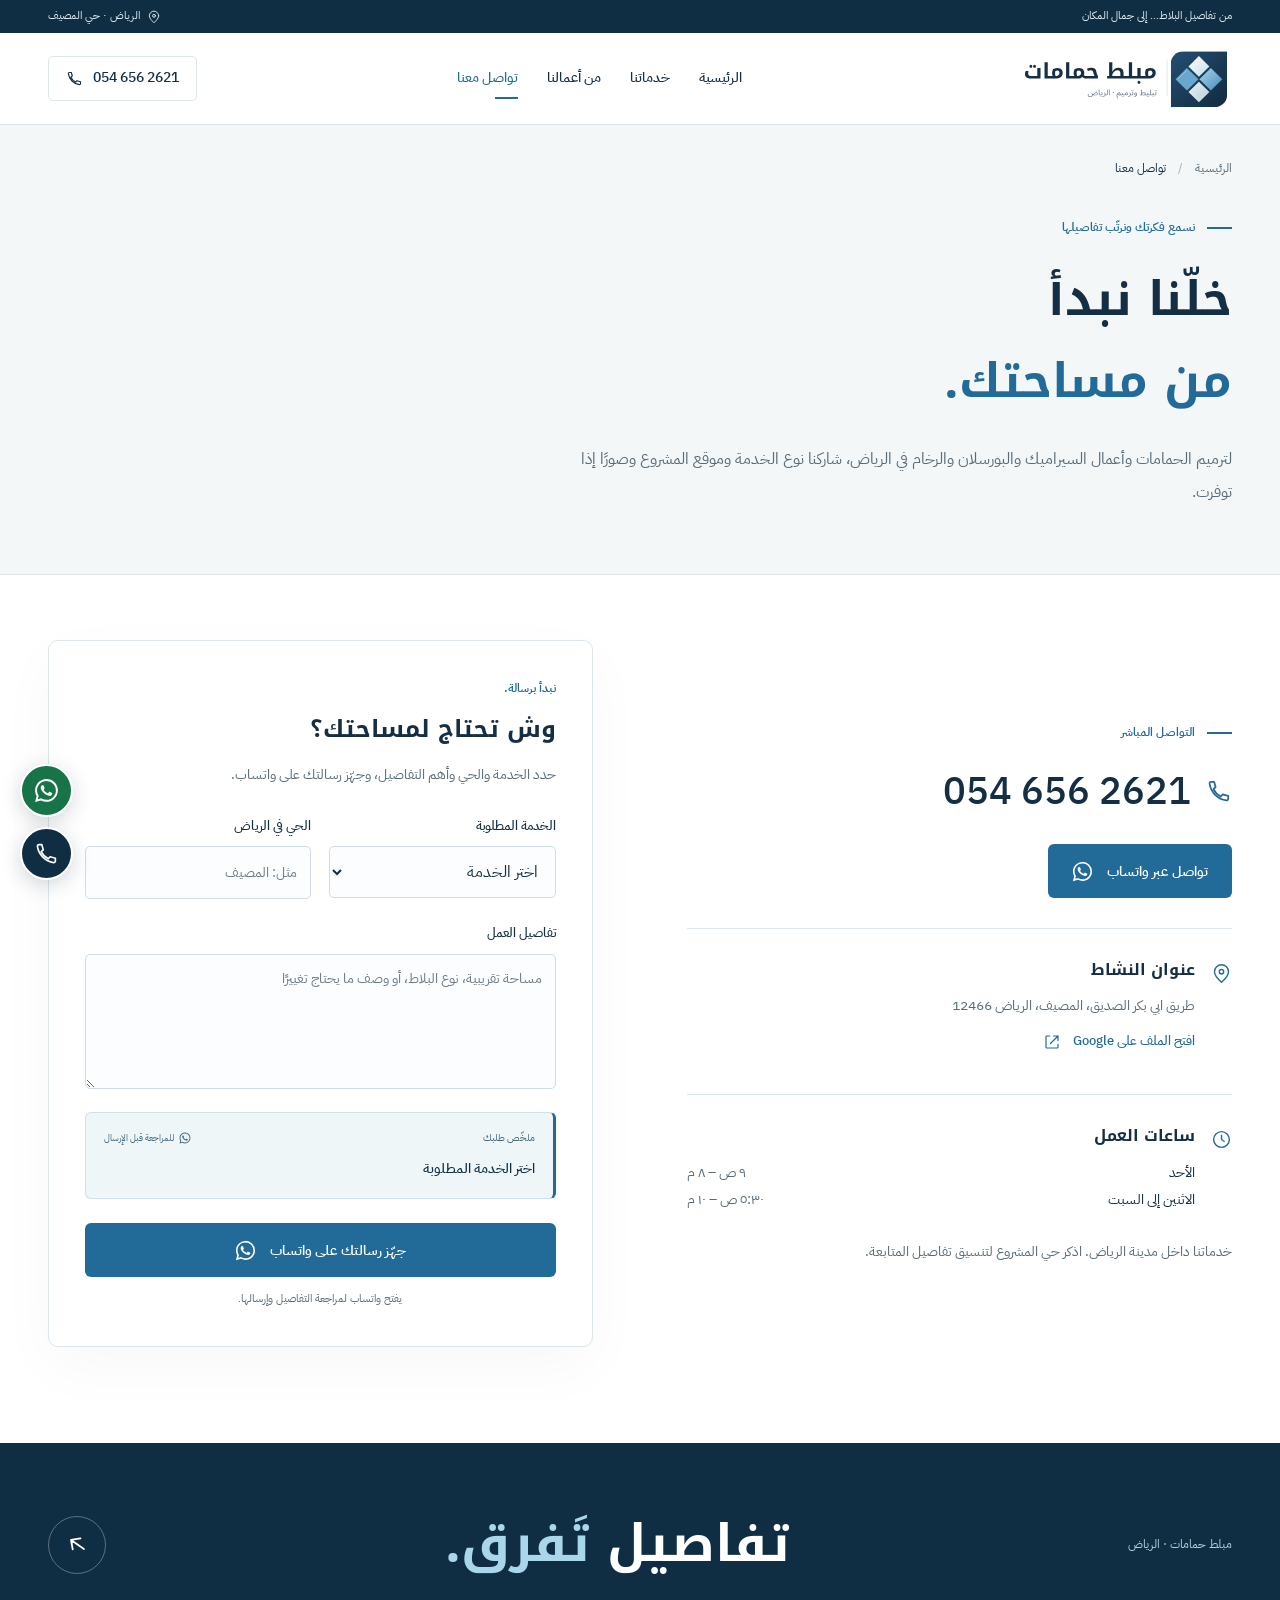
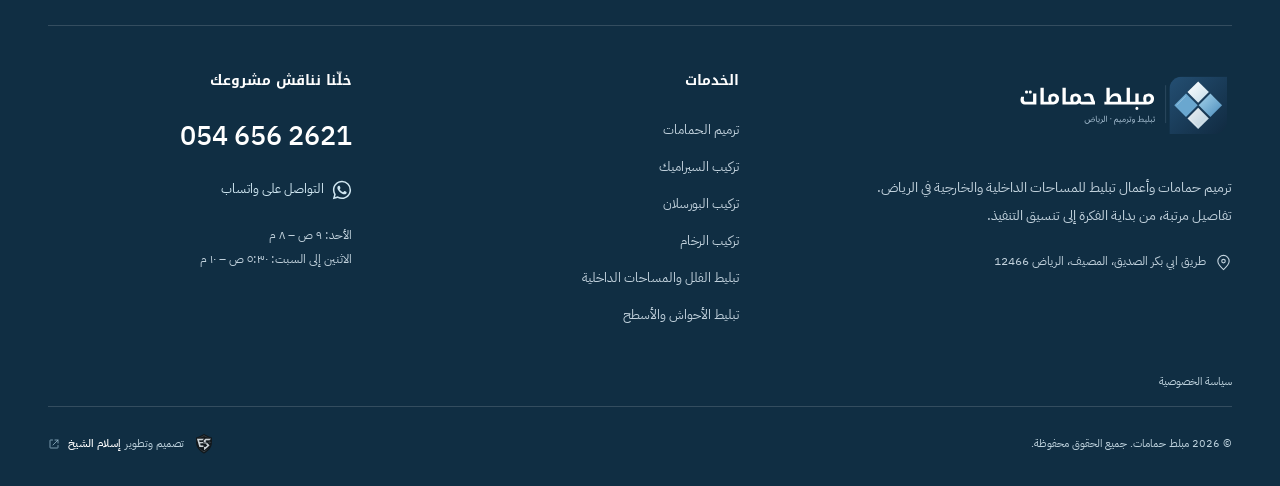
==== commit ea4f1a8e: "Enhance the photo-led design with interactive materials and an enquiry preview" ====
--- a/contact/index.html
+++ b/contact/index.html
@@ -1,4 +1,4 @@
 <!doctype html>
-<html lang="ar-SA" dir="rtl"><head><meta charset="utf-8"><meta name="viewport" content="width=device-width,initial-scale=1,viewport-fit=cover"><meta name="theme-color" content="#142a3e"><title>تواصل مع مبلط حمامات بالرياض | 0546562621</title><meta name="description" content="تواصل مع مبلط حمامات على 0546562621 أو واتساب. طريق ابي بكر الصديق، المصيف، الرياض 12466. تعرف على ساعات العمل وأرسل تفاصيل مشروع التبليط أو الترميم."><meta name="robots" content="index,follow,max-image-preview:large"><link rel="canonical" href="https://moblet-hamamat.vercel.app/contact/"><link rel="icon" href="../favicon.svg?v=21e62ae254" type="image/svg+xml"><link rel="apple-touch-icon" href="../assets/apple-touch-icon.png?v=21e62ae254"><link rel="manifest" href="../site.webmanifest?v=21e62ae254"><link rel="preload" href="../assets/fonts/kufi-arabic-700.woff2" as="font" type="font/woff2" crossorigin><link rel="preload" href="../assets/fonts/plex-arabic-400.woff2" as="font" type="font/woff2" crossorigin><link rel="stylesheet" href="../assets/site.css?v=21e62ae254"><link rel="stylesheet" href="../assets/studio.css?v=21e62ae254"><script src="../assets/site.js?v=21e62ae254" defer></script><meta name="creator" content="المهندس إسلام الشيخ"><meta property="og:type" content="website"><meta property="og:locale" content="ar_SA"><meta property="og:site_name" content="مبلط حمامات"><meta property="og:title" content="تواصل مع مبلط حمامات بالرياض | 0546562621"><meta property="og:description" content="تواصل مع مبلط حمامات على 0546562621 أو واتساب. طريق ابي بكر الصديق، المصيف، الرياض 12466. تعرف على ساعات العمل وأرسل تفاصيل مشروع التبليط أو الترميم."><meta property="og:url" content="https://moblet-hamamat.vercel.app/contact/"><meta property="og:image" content="https://moblet-hamamat.vercel.app/assets/social-cover-identity.jpg?v=21e62ae254"><meta property="og:image:width" content="1200"><meta property="og:image:height" content="630"><meta property="og:image:alt" content="شعار مبلط حمامات الهندسي بالأزرق والكحلي مع كتابة عربية وصور من أعمال النشاط"><meta name="twitter:card" content="summary_large_image"><meta name="twitter:title" content="تواصل مع مبلط حمامات بالرياض | 0546562621"><meta name="twitter:description" content="تواصل مع مبلط حمامات على 0546562621 أو واتساب. طريق ابي بكر الصديق، المصيف، الرياض 12466. تعرف على ساعات العمل وأرسل تفاصيل مشروع التبليط أو الترميم."><meta name="twitter:image" content="https://moblet-hamamat.vercel.app/assets/social-cover-identity.jpg?v=21e62ae254"><script type="application/ld+json">{"@context":"https://schema.org","@graph":[{"@type":"HomeAndConstructionBusiness","@id":"https://moblet-hamamat.vercel.app/#business","name":"مبلط حمامات","url":"https://moblet-hamamat.vercel.app/","telephone":"+966546562621","description":"ترميم حمامات وتركيب سيراميك وبورسلان ورخام وتبليط مساحات داخلية وخارجية في الرياض.","image":["https://moblet-hamamat.vercel.app/assets/photos/owner-04.webp","https://moblet-hamamat.vercel.app/assets/photos/owner-06.webp","https://moblet-hamamat.vercel.app/assets/photos/owner-07.webp"],"logo":"https://moblet-hamamat.vercel.app/assets/brand-symbol.svg?v=21e62ae254","address":{"@type":"PostalAddress","streetAddress":"طريق ابي بكر الصديق، المصيف","addressLocality":"الرياض","addressRegion":"منطقة الرياض","postalCode":"12466","addressCountry":"SA"},"geo":{"@type":"GeoCoordinates","latitude":24.7644144,"longitude":46.6927084},"hasMap":"https://maps.app.goo.gl/ACpRdXij8ujAnbGP6?g_st=ac","sameAs":["https://maps.app.goo.gl/ACpRdXij8ujAnbGP6?g_st=ac"],"areaServed":{"@type":"City","name":"الرياض"},"openingHoursSpecification":[{"@type":"OpeningHoursSpecification","dayOfWeek":["Monday","Tuesday","Wednesday","Thursday","Friday","Saturday"],"opens":"05:30","closes":"22:00"},{"@type":"OpeningHoursSpecification","dayOfWeek":"Sunday","opens":"09:00","closes":"20:00"}],"hasOfferCatalog":{"@type":"OfferCatalog","name":"خدمات مبلط حمامات في الرياض","itemListElement":[{"@type":"Offer","itemOffered":{"@type":"Service","@id":"https://moblet-hamamat.vercel.app/services/bathroom-renovation-riyadh/#service","name":"ترميم حمامات بالرياض","url":"https://moblet-hamamat.vercel.app/services/bathroom-renovation-riyadh/"}},{"@type":"Offer","itemOffered":{"@type":"Service","@id":"https://moblet-hamamat.vercel.app/services/ceramic-installation-riyadh/#service","name":"تركيب سيراميك بالرياض","url":"https://moblet-hamamat.vercel.app/services/ceramic-installation-riyadh/"}},{"@type":"Offer","itemOffered":{"@type":"Service","@id":"https://moblet-hamamat.vercel.app/services/porcelain-installation-riyadh/#service","name":"تركيب بورسلان بالرياض","url":"https://moblet-hamamat.vercel.app/services/porcelain-installation-riyadh/"}},{"@type":"Offer","itemOffered":{"@type":"Service","@id":"https://moblet-hamamat.vercel.app/services/marble-installation-riyadh/#service","name":"تركيب رخام بالرياض","url":"https://moblet-hamamat.vercel.app/services/marble-installation-riyadh/"}},{"@type":"Offer","itemOffered":{"@type":"Service","@id":"https://moblet-hamamat.vercel.app/services/villa-floor-tiling-riyadh/#service","name":"تبليط فلل وأرضيات بالرياض","url":"https://moblet-hamamat.vercel.app/services/villa-floor-tiling-riyadh/"}},{"@type":"Offer","itemOffered":{"@type":"Service","@id":"https://moblet-hamamat.vercel.app/services/outdoor-courtyard-tiling-riyadh/#service","name":"تبليط أحواش وأسطح بالرياض","url":"https://moblet-hamamat.vercel.app/services/outdoor-courtyard-tiling-riyadh/"}}]}},{"@type":"WebSite","@id":"https://moblet-hamamat.vercel.app/#website","url":"https://moblet-hamamat.vercel.app/","name":"مبلط حمامات","inLanguage":"ar-SA","publisher":{"@id":"https://moblet-hamamat.vercel.app/#business"},"creator":{"@id":"https://www.eslam-elshikh.com/#person"}},{"@type":"Person","@id":"https://www.eslam-elshikh.com/#person","name":"إسلام الشيخ","url":"https://www.eslam-elshikh.com/"},{"@type":"WebPage","@id":"https://moblet-hamamat.vercel.app/contact/#webpage","url":"https://moblet-hamamat.vercel.app/contact/","name":"تواصل مع مبلط حمامات بالرياض | 0546562621","description":"تواصل مع مبلط حمامات على 0546562621 أو واتساب. طريق ابي بكر الصديق، المصيف، الرياض 12466. تعرف على ساعات العمل وأرسل تفاصيل مشروع التبليط أو الترميم.","inLanguage":"ar-SA","isPartOf":{"@id":"https://moblet-hamamat.vercel.app/#website"},"about":{"@id":"https://moblet-hamamat.vercel.app/#business"},"primaryImageOfPage":{"@type":"ImageObject","url":"https://moblet-hamamat.vercel.app/assets/photos/owner-06.webp"},"breadcrumb":{"@id":"https://moblet-hamamat.vercel.app/contact/#breadcrumbs"}},{"@type":"BreadcrumbList","@id":"https://moblet-hamamat.vercel.app/contact/#breadcrumbs","itemListElement":[{"@type":"ListItem","position":1,"name":"الرئيسية","item":"https://moblet-hamamat.vercel.app/"},{"@type":"ListItem","position":2,"name":"تواصل معنا","item":"https://moblet-hamamat.vercel.app/contact/"}]}]}</script></head><body data-page="contact"><svg class="sprite" xmlns="http://www.w3.org/2000/svg" aria-hidden="true"><symbol id="i-arrow" viewBox="0 0 24 24"><path d="M19 12H5m0 0 6-6m-6 6 6 6"/></symbol><symbol id="i-external" viewBox="0 0 24 24"><path d="M14 4h6v6m0-6L10 14M9 4H5a1 1 0 0 0-1 1v14a1 1 0 0 0 1 1h14a1 1 0 0 0 1-1v-4"/></symbol><symbol id="i-phone" viewBox="0 0 24 24"><path d="M20.5 16.5v2.7a1.5 1.5 0 0 1-1.7 1.5A18.4 18.4 0 0 1 3.3 5.2 1.5 1.5 0 0 1 4.8 3.5h2.7l1.4 5-2 1.8a15 15 0 0 0 6.8 6.8l1.8-2 5 1.4Z"/></symbol><symbol id="i-whatsapp" viewBox="0 0 24 24"><path transform="translate(1 1) scale(1.375)" fill="currentColor" stroke="none" d="M13.601 2.326A7.85 7.85 0 0 0 7.994 0C3.627 0 .068 3.558.064 7.926c0 1.399.366 2.76 1.057 3.965L0 16l4.204-1.102a7.9 7.9 0 0 0 3.79.965h.004c4.368 0 7.926-3.558 7.93-7.93A7.9 7.9 0 0 0 13.6 2.326zM7.994 14.521a6.6 6.6 0 0 1-3.356-.92l-.24-.144-2.494.654.666-2.433-.156-.251a6.56 6.56 0 0 1-1.007-3.505c0-3.626 2.957-6.584 6.591-6.584a6.56 6.56 0 0 1 4.66 1.931 6.56 6.56 0 0 1 1.928 4.66c-.004 3.639-2.961 6.592-6.592 6.592m3.615-4.934c-.197-.099-1.17-.578-1.353-.646-.182-.065-.315-.099-.445.099-.133.197-.513.646-.627.775-.114.133-.232.148-.43.05-.197-.1-.836-.308-1.592-.985-.59-.525-.985-1.175-1.103-1.372-.114-.198-.011-.304.088-.403.087-.088.197-.232.296-.346.1-.114.133-.198.198-.33.065-.134.034-.248-.015-.347-.05-.099-.445-1.076-.612-1.47-.16-.389-.323-.335-.445-.34-.114-.007-.247-.007-.38-.007a.73.73 0 0 0-.529.247c-.182.198-.691.677-.691 1.654s.71 1.916.81 2.049c.098.133 1.394 2.132 3.383 2.992.47.205.84.326 1.129.418.475.152.904.129 1.246.08.38-.058 1.171-.48 1.338-.943.164-.464.164-.86.114-.943-.049-.084-.182-.133-.38-.232"/></symbol><symbol id="i-grid" viewBox="0 0 24 24"><rect x="3" y="3" width="18" height="18" rx="2"/><path d="M3 12h18M12 3v18"/><path class="icon-accent" d="M4 4h7v7H4z" stroke="none"/></symbol><symbol id="i-bath" viewBox="0 0 24 24"><path d="M4 10V5a2 2 0 0 1 4 0v1m-6 5h20M4 11l1 6a3 3 0 0 0 3 2h8a3 3 0 0 0 3-2l1-6M7 19v2m10-2v2"/><path class="icon-accent" d="M6 12h12l-.5 3.5h-11z" stroke="none"/></symbol><symbol id="i-layers" viewBox="0 0 24 24"><path d="m12 3 9 5-9 5-9-5 9-5Zm-9 9 9 5 9-5M3 16l9 5 9-5"/><path class="icon-accent" d="m12 4.5 6.3 3.5-6.3 3.5L5.7 8z" stroke="none"/></symbol><symbol id="i-stone" viewBox="0 0 24 24"><rect x="3" y="3" width="18" height="18" rx="2"/><path d="m6 3 6 6-3 6 5 6m-2-12 5-2 4 4M9 15l-6 2"/><path class="icon-accent" d="m4 4 6 5-2 6-4 1z" stroke="none"/></symbol><symbol id="i-home" viewBox="0 0 24 24"><path d="m3 10 9-7 9 7M5 9v12h14V9M5 15h14m-9 0v6m5-6v6"/><path class="icon-accent" d="M6 16h3v4H6zm10 0h2v4h-2z" stroke="none"/></symbol><symbol id="i-sun" viewBox="0 0 24 24"><circle cx="15.5" cy="6.5" r="2.5"/><path d="M15.5 1v1m0 9v1M10 6.5H9m13 0h-1m-9.4-3.9-.7-.7m8.5 8.5.7.7m-1.4-8.5.7-.7M2 21l4-7h12l4 7H2Zm2-3h16M10 14l-1 7m5-7 1 7"/></symbol><symbol id="i-pin" viewBox="0 0 24 24"><path d="M20 10c0 5-8 12-8 12S4 15 4 10a8 8 0 1 1 16 0Z"/><circle cx="12" cy="10" r="2.5"/></symbol><symbol id="i-check" viewBox="0 0 24 24"><path d="m5 12 4 4L19 6"/></symbol><symbol id="i-clock" viewBox="0 0 24 24"><circle cx="12" cy="12" r="9"/><path d="M12 7v5l3 2"/></symbol><symbol id="i-zoom" viewBox="0 0 24 24"><circle cx="10" cy="10" r="6"/><path d="m15 15 6 6M10 7v6m-3-3h6"/></symbol><symbol id="i-close" viewBox="0 0 24 24"><path d="m6 6 12 12M6 18 18 6"/></symbol><symbol id="i-menu" viewBox="0 0 24 24"><path d="M4 7h16M4 12h16M4 17h16"/></symbol><symbol id="i-spark" viewBox="0 0 24 24"><path d="m12 2 2.7 7.3L22 12l-7.3 2.7L12 22l-2.7-7.3L2 12l7.3-2.7L12 2Z"/></symbol></svg><a class="skip" href="#main">انتقل إلى المحتوى</a>
+<html lang="ar-SA" dir="rtl"><head><meta charset="utf-8"><meta name="viewport" content="width=device-width,initial-scale=1,viewport-fit=cover"><meta name="theme-color" content="#142a3e"><title>تواصل مع مبلط حمامات بالرياض | 0546562621</title><meta name="description" content="تواصل مع مبلط حمامات على 0546562621 أو واتساب. طريق ابي بكر الصديق، المصيف، الرياض 12466. تعرف على ساعات العمل وأرسل تفاصيل مشروع التبليط أو الترميم."><meta name="robots" content="index,follow,max-image-preview:large"><link rel="canonical" href="https://moblet-hamamat.vercel.app/contact/"><link rel="icon" href="../favicon.svg?v=3d318d39a0" type="image/svg+xml"><link rel="apple-touch-icon" href="../assets/apple-touch-icon.png?v=3d318d39a0"><link rel="manifest" href="../site.webmanifest?v=3d318d39a0"><link rel="preload" href="../assets/fonts/kufi-arabic-700.woff2" as="font" type="font/woff2" crossorigin><link rel="preload" href="../assets/fonts/plex-arabic-400.woff2" as="font" type="font/woff2" crossorigin><link rel="stylesheet" href="../assets/site.css?v=3d318d39a0"><link rel="stylesheet" href="../assets/studio.css?v=3d318d39a0"><script src="../assets/site.js?v=3d318d39a0" defer></script><meta name="creator" content="المهندس إسلام الشيخ"><meta property="og:type" content="website"><meta property="og:locale" content="ar_SA"><meta property="og:site_name" content="مبلط حمامات"><meta property="og:title" content="تواصل مع مبلط حمامات بالرياض | 0546562621"><meta property="og:description" content="تواصل مع مبلط حمامات على 0546562621 أو واتساب. طريق ابي بكر الصديق، المصيف، الرياض 12466. تعرف على ساعات العمل وأرسل تفاصيل مشروع التبليط أو الترميم."><meta property="og:url" content="https://moblet-hamamat.vercel.app/contact/"><meta property="og:image" content="https://moblet-hamamat.vercel.app/assets/social-cover-identity.jpg?v=3d318d39a0"><meta property="og:image:width" content="1200"><meta property="og:image:height" content="630"><meta property="og:image:alt" content="شعار مبلط حمامات الهندسي بالأزرق والكحلي مع كتابة عربية وصور من أعمال النشاط"><meta name="twitter:card" content="summary_large_image"><meta name="twitter:title" content="تواصل مع مبلط حمامات بالرياض | 0546562621"><meta name="twitter:description" content="تواصل مع مبلط حمامات على 0546562621 أو واتساب. طريق ابي بكر الصديق، المصيف، الرياض 12466. تعرف على ساعات العمل وأرسل تفاصيل مشروع التبليط أو الترميم."><meta name="twitter:image" content="https://moblet-hamamat.vercel.app/assets/social-cover-identity.jpg?v=3d318d39a0"><script type="application/ld+json">{"@context":"https://schema.org","@graph":[{"@type":"HomeAndConstructionBusiness","@id":"https://moblet-hamamat.vercel.app/#business","name":"مبلط حمامات","url":"https://moblet-hamamat.vercel.app/","telephone":"+966546562621","description":"ترميم حمامات وتركيب سيراميك وبورسلان ورخام وتبليط مساحات داخلية وخارجية في الرياض.","image":["https://moblet-hamamat.vercel.app/assets/photos/owner-04.webp","https://moblet-hamamat.vercel.app/assets/photos/owner-06.webp","https://moblet-hamamat.vercel.app/assets/photos/owner-07.webp"],"logo":"https://moblet-hamamat.vercel.app/assets/brand-symbol.svg?v=3d318d39a0","address":{"@type":"PostalAddress","streetAddress":"طريق ابي بكر الصديق، المصيف","addressLocality":"الرياض","addressRegion":"منطقة الرياض","postalCode":"12466","addressCountry":"SA"},"geo":{"@type":"GeoCoordinates","latitude":24.7644144,"longitude":46.6927084},"hasMap":"https://maps.app.goo.gl/ACpRdXij8ujAnbGP6?g_st=ac","sameAs":["https://maps.app.goo.gl/ACpRdXij8ujAnbGP6?g_st=ac"],"areaServed":{"@type":"City","name":"الرياض"},"openingHoursSpecification":[{"@type":"OpeningHoursSpecification","dayOfWeek":["Monday","Tuesday","Wednesday","Thursday","Friday","Saturday"],"opens":"05:30","closes":"22:00"},{"@type":"OpeningHoursSpecification","dayOfWeek":"Sunday","opens":"09:00","closes":"20:00"}],"hasOfferCatalog":{"@type":"OfferCatalog","name":"خدمات مبلط حمامات في الرياض","itemListElement":[{"@type":"Offer","itemOffered":{"@type":"Service","@id":"https://moblet-hamamat.vercel.app/services/bathroom-renovation-riyadh/#service","name":"ترميم حمامات بالرياض","url":"https://moblet-hamamat.vercel.app/services/bathroom-renovation-riyadh/"}},{"@type":"Offer","itemOffered":{"@type":"Service","@id":"https://moblet-hamamat.vercel.app/services/ceramic-installation-riyadh/#service","name":"تركيب سيراميك بالرياض","url":"https://moblet-hamamat.vercel.app/services/ceramic-installation-riyadh/"}},{"@type":"Offer","itemOffered":{"@type":"Service","@id":"https://moblet-hamamat.vercel.app/services/porcelain-installation-riyadh/#service","name":"تركيب بورسلان بالرياض","url":"https://moblet-hamamat.vercel.app/services/porcelain-installation-riyadh/"}},{"@type":"Offer","itemOffered":{"@type":"Service","@id":"https://moblet-hamamat.vercel.app/services/marble-installation-riyadh/#service","name":"تركيب رخام بالرياض","url":"https://moblet-hamamat.vercel.app/services/marble-installation-riyadh/"}},{"@type":"Offer","itemOffered":{"@type":"Service","@id":"https://moblet-hamamat.vercel.app/services/villa-floor-tiling-riyadh/#service","name":"تبليط فلل وأرضيات بالرياض","url":"https://moblet-hamamat.vercel.app/services/villa-floor-tiling-riyadh/"}},{"@type":"Offer","itemOffered":{"@type":"Service","@id":"https://moblet-hamamat.vercel.app/services/outdoor-courtyard-tiling-riyadh/#service","name":"تبليط أحواش وأسطح بالرياض","url":"https://moblet-hamamat.vercel.app/services/outdoor-courtyard-tiling-riyadh/"}}]}},{"@type":"WebSite","@id":"https://moblet-hamamat.vercel.app/#website","url":"https://moblet-hamamat.vercel.app/","name":"مبلط حمامات","inLanguage":"ar-SA","publisher":{"@id":"https://moblet-hamamat.vercel.app/#business"},"creator":{"@id":"https://www.eslam-elshikh.com/#person"}},{"@type":"Person","@id":"https://www.eslam-elshikh.com/#person","name":"إسلام الشيخ","url":"https://www.eslam-elshikh.com/"},{"@type":"WebPage","@id":"https://moblet-hamamat.vercel.app/contact/#webpage","url":"https://moblet-hamamat.vercel.app/contact/","name":"تواصل مع مبلط حمامات بالرياض | 0546562621","description":"تواصل مع مبلط حمامات على 0546562621 أو واتساب. طريق ابي بكر الصديق، المصيف، الرياض 12466. تعرف على ساعات العمل وأرسل تفاصيل مشروع التبليط أو الترميم.","inLanguage":"ar-SA","isPartOf":{"@id":"https://moblet-hamamat.vercel.app/#website"},"about":{"@id":"https://moblet-hamamat.vercel.app/#business"},"primaryImageOfPage":{"@type":"ImageObject","url":"https://moblet-hamamat.vercel.app/assets/photos/owner-04.webp"},"breadcrumb":{"@id":"https://moblet-hamamat.vercel.app/contact/#breadcrumbs"}},{"@type":"BreadcrumbList","@id":"https://moblet-hamamat.vercel.app/contact/#breadcrumbs","itemListElement":[{"@type":"ListItem","position":1,"name":"الرئيسية","item":"https://moblet-hamamat.vercel.app/"},{"@type":"ListItem","position":2,"name":"تواصل معنا","item":"https://moblet-hamamat.vercel.app/contact/"}]}]}</script></head><body data-page="contact"><svg class="sprite" xmlns="http://www.w3.org/2000/svg" aria-hidden="true"><symbol id="i-arrow" viewBox="0 0 24 24"><path d="M19 12H5m0 0 6-6m-6 6 6 6"/></symbol><symbol id="i-external" viewBox="0 0 24 24"><path d="M14 4h6v6m0-6L10 14M9 4H5a1 1 0 0 0-1 1v14a1 1 0 0 0 1 1h14a1 1 0 0 0 1-1v-4"/></symbol><symbol id="i-phone" viewBox="0 0 24 24"><path d="M20.5 16.5v2.7a1.5 1.5 0 0 1-1.7 1.5A18.4 18.4 0 0 1 3.3 5.2 1.5 1.5 0 0 1 4.8 3.5h2.7l1.4 5-2 1.8a15 15 0 0 0 6.8 6.8l1.8-2 5 1.4Z"/></symbol><symbol id="i-whatsapp" viewBox="0 0 24 24"><path transform="translate(1 1) scale(1.375)" fill="currentColor" stroke="none" d="M13.601 2.326A7.85 7.85 0 0 0 7.994 0C3.627 0 .068 3.558.064 7.926c0 1.399.366 2.76 1.057 3.965L0 16l4.204-1.102a7.9 7.9 0 0 0 3.79.965h.004c4.368 0 7.926-3.558 7.93-7.93A7.9 7.9 0 0 0 13.6 2.326zM7.994 14.521a6.6 6.6 0 0 1-3.356-.92l-.24-.144-2.494.654.666-2.433-.156-.251a6.56 6.56 0 0 1-1.007-3.505c0-3.626 2.957-6.584 6.591-6.584a6.56 6.56 0 0 1 4.66 1.931 6.56 6.56 0 0 1 1.928 4.66c-.004 3.639-2.961 6.592-6.592 6.592m3.615-4.934c-.197-.099-1.17-.578-1.353-.646-.182-.065-.315-.099-.445.099-.133.197-.513.646-.627.775-.114.133-.232.148-.43.05-.197-.1-.836-.308-1.592-.985-.59-.525-.985-1.175-1.103-1.372-.114-.198-.011-.304.088-.403.087-.088.197-.232.296-.346.1-.114.133-.198.198-.33.065-.134.034-.248-.015-.347-.05-.099-.445-1.076-.612-1.47-.16-.389-.323-.335-.445-.34-.114-.007-.247-.007-.38-.007a.73.73 0 0 0-.529.247c-.182.198-.691.677-.691 1.654s.71 1.916.81 2.049c.098.133 1.394 2.132 3.383 2.992.47.205.84.326 1.129.418.475.152.904.129 1.246.08.38-.058 1.171-.48 1.338-.943.164-.464.164-.86.114-.943-.049-.084-.182-.133-.38-.232"/></symbol><symbol id="i-grid" viewBox="0 0 24 24"><rect x="3" y="3" width="18" height="18" rx="2"/><path d="M3 12h18M12 3v18"/><path class="icon-accent" d="M4 4h7v7H4z" stroke="none"/></symbol><symbol id="i-bath" viewBox="0 0 24 24"><path d="M4 10V5a2 2 0 0 1 4 0v1m-6 5h20M4 11l1 6a3 3 0 0 0 3 2h8a3 3 0 0 0 3-2l1-6M7 19v2m10-2v2"/><path class="icon-accent" d="M6 12h12l-.5 3.5h-11z" stroke="none"/></symbol><symbol id="i-layers" viewBox="0 0 24 24"><path d="m12 3 9 5-9 5-9-5 9-5Zm-9 9 9 5 9-5M3 16l9 5 9-5"/><path class="icon-accent" d="m12 4.5 6.3 3.5-6.3 3.5L5.7 8z" stroke="none"/></symbol><symbol id="i-stone" viewBox="0 0 24 24"><rect x="3" y="3" width="18" height="18" rx="2"/><path d="m6 3 6 6-3 6 5 6m-2-12 5-2 4 4M9 15l-6 2"/><path class="icon-accent" d="m4 4 6 5-2 6-4 1z" stroke="none"/></symbol><symbol id="i-home" viewBox="0 0 24 24"><path d="m3 10 9-7 9 7M5 9v12h14V9M5 15h14m-9 0v6m5-6v6"/><path class="icon-accent" d="M6 16h3v4H6zm10 0h2v4h-2z" stroke="none"/></symbol><symbol id="i-sun" viewBox="0 0 24 24"><circle cx="15.5" cy="6.5" r="2.5"/><path d="M15.5 1v1m0 9v1M10 6.5H9m13 0h-1m-9.4-3.9-.7-.7m8.5 8.5.7.7m-1.4-8.5.7-.7M2 21l4-7h12l4 7H2Zm2-3h16M10 14l-1 7m5-7 1 7"/></symbol><symbol id="i-pin" viewBox="0 0 24 24"><path d="M20 10c0 5-8 12-8 12S4 15 4 10a8 8 0 1 1 16 0Z"/><circle cx="12" cy="10" r="2.5"/></symbol><symbol id="i-check" viewBox="0 0 24 24"><path d="m5 12 4 4L19 6"/></symbol><symbol id="i-clock" viewBox="0 0 24 24"><circle cx="12" cy="12" r="9"/><path d="M12 7v5l3 2"/></symbol><symbol id="i-zoom" viewBox="0 0 24 24"><circle cx="10" cy="10" r="6"/><path d="m15 15 6 6M10 7v6m-3-3h6"/></symbol><symbol id="i-close" viewBox="0 0 24 24"><path d="m6 6 12 12M6 18 18 6"/></symbol><symbol id="i-menu" viewBox="0 0 24 24"><path d="M4 7h16M4 12h16M4 17h16"/></symbol><symbol id="i-spark" viewBox="0 0 24 24"><path d="m12 2 2.7 7.3L22 12l-7.3 2.7L12 22l-2.7-7.3L2 12l7.3-2.7L12 2Z"/></symbol></svg><a class="skip" href="#main">انتقل إلى المحتوى</a>
     <div class="topbar"><div class="container topbar-inner"><span>من تفاصيل البلاط… إلى جمال المكان</span><a href="https://maps.app.goo.gl/ACpRdXij8ujAnbGP6?g_st=ac" target="_blank" rel="noopener noreferrer"><svg class="icon" viewBox="0 0 24 24" aria-hidden="true"><use href="#i-pin"/></svg>الرياض · حي المصيف</a></div></div>
-    <header class="header"><div class="container header-inner"><a href="../" class="brand" aria-label="مبلط حمامات، الرئيسية"><img class="brand-lockup" src="../assets/brand-lockup.svg?v=21e62ae254" alt="مبلط حمامات — تبليط وترميم في الرياض" width="340" height="106"></a><nav class="desktop-nav" aria-label="التنقل الرئيسي"><a href="../">الرئيسية</a><a href="../services/">خدماتنا</a><a href="../projects/">من أعمالنا</a><a href="../contact/" aria-current="page">تواصل معنا</a></nav><a class="header-phone" href="tel:+966546562621"><svg class="icon" viewBox="0 0 24 24" aria-hidden="true"><use href="#i-phone"/></svg><bdi>054 656 2621</bdi></a><details class="mobile-nav"><summary aria-label="فتح قائمة التنقل"><svg class="icon" viewBox="0 0 24 24" aria-hidden="true"><use href="#i-menu"/></svg></summary><nav aria-label="تنقل الجوال"><a href="../">الرئيسية</a><a href="../services/">خدماتنا</a><a href="../projects/">من أعمالنا</a><a href="../contact/" aria-current="page">تواصل معنا</a><a href="tel:+966546562621">اتصل بنا <bdi>054 656 2621</bdi></a></nav></details></div></header><main id="main"><section class="page-hero"><div class="container"><nav class="breadcrumbs" aria-label="مسار التنقل"><a href="../">الرئيسية</a><span aria-hidden="true">/</span><span aria-current="page">تواصل معنا</span></nav><span class="eyebrow">نسمع فكرتك ونرتّب تفاصيلها</span><h1>خلّنا نبدأ<br><em>من مساحتك.</em></h1><p>لترميم الحمامات وأعمال السيراميك والبورسلان والرخام في الرياض، شاركنا نوع الخدمة وموقع المشروع وصورًا إذا توفرت.</p></div></section><section class="section contact-page"><div class="container contact-grid"><div><div class="contact-info-card"><span class="eyebrow">التواصل المباشر</span><a class="contact-number" href="tel:+966546562621"><svg class="icon" viewBox="0 0 24 24" aria-hidden="true"><use href="#i-phone"/></svg><bdi>054 656 2621</bdi></a><a class="btn btn-primary" href="https://wa.me/966546562621" target="_blank" rel="noopener noreferrer">تواصل عبر واتساب<svg class="icon" viewBox="0 0 24 24" aria-hidden="true"><use href="#i-whatsapp"/></svg></a><div class="contact-info-line"><svg class="icon" viewBox="0 0 24 24" aria-hidden="true"><use href="#i-pin"/></svg><div><h2>عنوان النشاط</h2><p>طريق ابي بكر الصديق، المصيف، الرياض 12466</p><a class="text-link" href="https://maps.app.goo.gl/ACpRdXij8ujAnbGP6?g_st=ac" target="_blank" rel="noopener noreferrer">افتح الملف على Google <svg class="icon" viewBox="0 0 24 24" aria-hidden="true"><use href="#i-external"/></svg></a></div></div><div class="contact-info-line"><svg class="icon" viewBox="0 0 24 24" aria-hidden="true"><use href="#i-clock"/></svg><div><h2>ساعات العمل</h2><dl class="hours-list"><div><dt>الأحد</dt><dd>٩ ص – ٨ م</dd></div><div><dt>الاثنين إلى السبت</dt><dd>٥:٣٠ ص – ١٠ م</dd></div></dl></div></div><p>خدماتنا داخل مدينة الرياض. اذكر حي المشروع لتنسيق تفاصيل المتابعة.</p></div></div><form id="request-form" class="request-form"><span class="form-kicker">نبدأ برسالة.</span><h2>وش تحتاج لمساحتك؟</h2><p>حدد الخدمة والحي وأهم التفاصيل، وجهّز رسالتك على واتساب.</p><div class="form-grid"><div class="field"><label for="service">الخدمة المطلوبة</label><select id="service" name="service" required><option value="">اختر الخدمة</option><option>ترميم الحمامات</option><option>تركيب السيراميك</option><option>تركيب البورسلان</option><option>تركيب الرخام</option><option>تبليط الفلل والمساحات الداخلية</option><option>تبليط الأحواش والأسطح</option><option>خدمة أخرى</option></select></div><div class="field"><label for="district">الحي في الرياض</label><input id="district" name="district" maxlength="80" autocomplete="address-level3" placeholder="مثل: المصيف"></div><div class="field field-wide"><label for="project-details">تفاصيل العمل</label><textarea id="project-details" name="details" maxlength="1200" rows="4" placeholder="مساحة تقريبية، نوع البلاط، أو وصف ما يحتاج تغييرًا"></textarea></div></div><button class="btn btn-primary" type="submit">جهّز رسالتك على واتساب <svg class="icon" viewBox="0 0 24 24" aria-hidden="true"><use href="#i-whatsapp"/></svg></button><p class="form-hint">يفتح واتساب لمراجعة التفاصيل وإرسالها.</p><p class="form-status" role="status" aria-live="polite"></p></form></div></section></main><footer class="footer"><div class="container"><div class="footer-slogan"><span>مبلط حمامات · الرياض</span><p>تفاصيل <em>تَفرق.</em></p><a href="../contact/" class="footer-start" aria-label="ابدأ مشروعك، تواصل معنا"><svg class="icon" viewBox="0 0 24 24" aria-hidden="true"><use href="#i-arrow"/></svg></a></div><div class="footer-grid"><div class="footer-about"><a class="brand" href="../"><img class="brand-lockup" src="../assets/brand-lockup-inverse.svg?v=21e62ae254" alt="مبلط حمامات — تبليط وترميم في الرياض" width="340" height="106"></a><p>ترميم حمامات وأعمال تبليط للمساحات الداخلية والخارجية في الرياض. تفاصيل مرتبة، من بداية الفكرة إلى تنسيق التنفيذ.</p><a class="footer-map" href="https://maps.app.goo.gl/ACpRdXij8ujAnbGP6?g_st=ac" target="_blank" rel="noopener noreferrer"><svg class="icon" viewBox="0 0 24 24" aria-hidden="true"><use href="#i-pin"/></svg>طريق ابي بكر الصديق، المصيف، الرياض 12466</a></div><div><h2>الخدمات</h2><div class="footer-links"><a href="../services/bathroom-renovation-riyadh/">ترميم الحمامات</a><a href="../services/ceramic-installation-riyadh/">تركيب السيراميك</a><a href="../services/porcelain-installation-riyadh/">تركيب البورسلان</a><a href="../services/marble-installation-riyadh/">تركيب الرخام</a><a href="../services/villa-floor-tiling-riyadh/">تبليط الفلل والمساحات الداخلية</a><a href="../services/outdoor-courtyard-tiling-riyadh/">تبليط الأحواش والأسطح</a></div></div><div><h2>خلّنا نناقش مشروعك</h2><a class="footer-number" href="tel:+966546562621"><bdi>054 656 2621</bdi></a><a class="footer-wa" href="https://wa.me/966546562621" target="_blank" rel="noopener noreferrer"><svg class="icon" viewBox="0 0 24 24" aria-hidden="true"><use href="#i-whatsapp"/></svg>التواصل على واتساب</a><p class="footer-hours">الأحد: ٩ ص – ٨ م<br>الاثنين إلى السبت: ٥:٣٠ ص – ١٠ م</p></div></div><a class="footer-privacy" href="../privacy/">سياسة الخصوصية</a><div class="footer-bottom"><p>© 2026 مبلط حمامات<span class="rights-long">. جميع الحقوق محفوظة.</span></p><a class="developer" data-eslam-signature="v1" href="https://www.eslam-elshikh.com/" target="_blank" rel="noopener noreferrer" aria-label="تصميم وتطوير المهندس إسلام الشيخ، يفتح في تبويب جديد"><img src="../assets/developer.webp" width="32" height="32" alt="" loading="lazy"><span>تصميم وتطوير <strong>إسلام الشيخ</strong></span><svg class="icon" viewBox="0 0 24 24" aria-hidden="true"><use href="#i-external"/></svg></a></div></div></footer><div class="floating-contact" role="group" aria-label="التواصل السريع"><a class="float-wa" href="https://wa.me/966546562621" target="_blank" rel="noopener noreferrer" aria-label="تواصل عبر واتساب"><svg class="icon" viewBox="0 0 24 24" aria-hidden="true"><use href="#i-whatsapp"/></svg><span class="float-label" aria-hidden="true">واتساب</span></a><a class="float-phone" href="tel:+966546562621" aria-label="اتصل على 0546562621"><svg class="icon" viewBox="0 0 24 24" aria-hidden="true"><use href="#i-phone"/></svg><span class="float-label" aria-hidden="true">اتصال</span></a></div><dialog class="lightbox" aria-label="عرض صورة من أعمال النشاط"><button class="lightbox-close" type="button" aria-label="إغلاق الصورة"><svg class="icon" viewBox="0 0 24 24" aria-hidden="true"><use href="#i-close"/></svg></button><figure><img width="960" height="1280" alt=""><figcaption></figcaption></figure></dialog></body></html>+    <header class="header"><div class="container header-inner"><a href="../" class="brand" aria-label="مبلط حمامات، الرئيسية"><img class="brand-lockup" src="../assets/brand-lockup.svg?v=3d318d39a0" alt="مبلط حمامات — تبليط وترميم في الرياض" width="340" height="106"></a><nav class="desktop-nav" aria-label="التنقل الرئيسي"><a href="../">الرئيسية</a><a href="../services/">خدماتنا</a><a href="../projects/">من أعمالنا</a><a href="../contact/" aria-current="page">تواصل معنا</a></nav><a class="header-phone" href="tel:+966546562621"><svg class="icon" viewBox="0 0 24 24" aria-hidden="true"><use href="#i-phone"/></svg><bdi>054 656 2621</bdi></a><details class="mobile-nav"><summary aria-label="فتح قائمة التنقل"><svg class="icon" viewBox="0 0 24 24" aria-hidden="true"><use href="#i-menu"/></svg></summary><nav aria-label="تنقل الجوال"><a href="../">الرئيسية</a><a href="../services/">خدماتنا</a><a href="../projects/">من أعمالنا</a><a href="../contact/" aria-current="page">تواصل معنا</a><a href="tel:+966546562621">اتصل بنا <bdi>054 656 2621</bdi></a></nav></details></div></header><main id="main"><section class="page-hero"><div class="container"><nav class="breadcrumbs" aria-label="مسار التنقل"><a href="../">الرئيسية</a><span aria-hidden="true">/</span><span aria-current="page">تواصل معنا</span></nav><span class="eyebrow">نسمع فكرتك ونرتّب تفاصيلها</span><h1>خلّنا نبدأ<br><em>من مساحتك.</em></h1><p>لترميم الحمامات وأعمال السيراميك والبورسلان والرخام في الرياض، شاركنا نوع الخدمة وموقع المشروع وصورًا إذا توفرت.</p></div></section><section class="section contact-page"><div class="container contact-grid"><div><div class="contact-info-card"><span class="eyebrow">التواصل المباشر</span><a class="contact-number" href="tel:+966546562621"><svg class="icon" viewBox="0 0 24 24" aria-hidden="true"><use href="#i-phone"/></svg><bdi>054 656 2621</bdi></a><a class="btn btn-primary" href="https://wa.me/966546562621" target="_blank" rel="noopener noreferrer">تواصل عبر واتساب<svg class="icon" viewBox="0 0 24 24" aria-hidden="true"><use href="#i-whatsapp"/></svg></a><div class="contact-info-line"><svg class="icon" viewBox="0 0 24 24" aria-hidden="true"><use href="#i-pin"/></svg><div><h2>عنوان النشاط</h2><p>طريق ابي بكر الصديق، المصيف، الرياض 12466</p><a class="text-link" href="https://maps.app.goo.gl/ACpRdXij8ujAnbGP6?g_st=ac" target="_blank" rel="noopener noreferrer">افتح الملف على Google <svg class="icon" viewBox="0 0 24 24" aria-hidden="true"><use href="#i-external"/></svg></a></div></div><div class="contact-info-line"><svg class="icon" viewBox="0 0 24 24" aria-hidden="true"><use href="#i-clock"/></svg><div><h2>ساعات العمل</h2><dl class="hours-list"><div><dt>الأحد</dt><dd>٩ ص – ٨ م</dd></div><div><dt>الاثنين إلى السبت</dt><dd>٥:٣٠ ص – ١٠ م</dd></div></dl></div></div><p>خدماتنا داخل مدينة الرياض. اذكر حي المشروع لتنسيق تفاصيل المتابعة.</p></div></div><form id="request-form" class="request-form"><span class="form-kicker">نبدأ برسالة.</span><h2>وش تحتاج لمساحتك؟</h2><p>حدد الخدمة والحي وأهم التفاصيل، وجهّز رسالتك على واتساب.</p><div class="form-grid"><div class="field"><label for="service">الخدمة المطلوبة</label><select id="service" name="service" required><option value="">اختر الخدمة</option><option>ترميم الحمامات</option><option>تركيب السيراميك</option><option>تركيب البورسلان</option><option>تركيب الرخام</option><option>تبليط الفلل والمساحات الداخلية</option><option>تبليط الأحواش والأسطح</option><option>خدمة أخرى</option></select></div><div class="field"><label for="district">الحي في الرياض</label><input id="district" name="district" maxlength="80" autocomplete="address-level3" placeholder="مثل: المصيف"></div><div class="field field-wide"><label for="project-details">تفاصيل العمل</label><textarea id="project-details" name="details" maxlength="1200" rows="4" placeholder="مساحة تقريبية، نوع البلاط، أو وصف ما يحتاج تغييرًا"></textarea></div></div><div class="request-preview" hidden><div><span>ملخّص طلبك</span><span><svg class="icon" viewBox="0 0 24 24" aria-hidden="true"><use href="#i-whatsapp"/></svg>للمراجعة قبل الإرسال</span></div><p data-request-service>اختر الخدمة المطلوبة</p><p data-request-district hidden></p><p data-request-details hidden></p></div><button class="btn btn-primary" type="submit">جهّز رسالتك على واتساب <svg class="icon" viewBox="0 0 24 24" aria-hidden="true"><use href="#i-whatsapp"/></svg></button><p class="form-hint">يفتح واتساب لمراجعة التفاصيل وإرسالها.</p><p class="form-status" role="status" aria-live="polite"></p></form></div></section></main><footer class="footer"><div class="container"><div class="footer-slogan"><span>مبلط حمامات · الرياض</span><p>تفاصيل <em>تَفرق.</em></p><a href="../contact/" class="footer-start" aria-label="ابدأ مشروعك، تواصل معنا"><svg class="icon" viewBox="0 0 24 24" aria-hidden="true"><use href="#i-arrow"/></svg></a></div><div class="footer-grid"><div class="footer-about"><a class="brand" href="../"><img class="brand-lockup" src="../assets/brand-lockup-inverse.svg?v=3d318d39a0" alt="مبلط حمامات — تبليط وترميم في الرياض" width="340" height="106"></a><p>ترميم حمامات وأعمال تبليط للمساحات الداخلية والخارجية في الرياض. تفاصيل مرتبة، من بداية الفكرة إلى تنسيق التنفيذ.</p><a class="footer-map" href="https://maps.app.goo.gl/ACpRdXij8ujAnbGP6?g_st=ac" target="_blank" rel="noopener noreferrer"><svg class="icon" viewBox="0 0 24 24" aria-hidden="true"><use href="#i-pin"/></svg>طريق ابي بكر الصديق، المصيف، الرياض 12466</a></div><div><h2>الخدمات</h2><div class="footer-links"><a href="../services/bathroom-renovation-riyadh/">ترميم الحمامات</a><a href="../services/ceramic-installation-riyadh/">تركيب السيراميك</a><a href="../services/porcelain-installation-riyadh/">تركيب البورسلان</a><a href="../services/marble-installation-riyadh/">تركيب الرخام</a><a href="../services/villa-floor-tiling-riyadh/">تبليط الفلل والمساحات الداخلية</a><a href="../services/outdoor-courtyard-tiling-riyadh/">تبليط الأحواش والأسطح</a></div></div><div><h2>خلّنا نناقش مشروعك</h2><a class="footer-number" href="tel:+966546562621"><bdi>054 656 2621</bdi></a><a class="footer-wa" href="https://wa.me/966546562621" target="_blank" rel="noopener noreferrer"><svg class="icon" viewBox="0 0 24 24" aria-hidden="true"><use href="#i-whatsapp"/></svg>التواصل على واتساب</a><p class="footer-hours">الأحد: ٩ ص – ٨ م<br>الاثنين إلى السبت: ٥:٣٠ ص – ١٠ م</p></div></div><a class="footer-privacy" href="../privacy/">سياسة الخصوصية</a><div class="footer-bottom"><p>© 2026 مبلط حمامات<span class="rights-long">. جميع الحقوق محفوظة.</span></p><a class="developer" data-eslam-signature="v1" href="https://www.eslam-elshikh.com/" target="_blank" rel="noopener noreferrer" aria-label="تصميم وتطوير المهندس إسلام الشيخ، يفتح في تبويب جديد"><img src="../assets/developer.webp" width="32" height="32" alt="" loading="lazy"><span>تصميم وتطوير <strong>إسلام الشيخ</strong></span><svg class="icon" viewBox="0 0 24 24" aria-hidden="true"><use href="#i-external"/></svg></a></div></div></footer><div class="floating-contact" role="group" aria-label="التواصل السريع"><a class="float-wa" href="https://wa.me/966546562621" target="_blank" rel="noopener noreferrer" aria-label="تواصل عبر واتساب"><svg class="icon" viewBox="0 0 24 24" aria-hidden="true"><use href="#i-whatsapp"/></svg><span class="float-label" aria-hidden="true">واتساب</span></a><a class="float-phone" href="tel:+966546562621" aria-label="اتصل على 0546562621"><svg class="icon" viewBox="0 0 24 24" aria-hidden="true"><use href="#i-phone"/></svg><span class="float-label" aria-hidden="true">اتصال</span></a></div><dialog class="lightbox" aria-label="عرض صورة من أعمال النشاط"><button class="lightbox-close" type="button" aria-label="إغلاق الصورة"><svg class="icon" viewBox="0 0 24 24" aria-hidden="true"><use href="#i-close"/></svg></button><figure><img width="960" height="1280" alt=""><figcaption></figcaption></figure></dialog></body></html>
--- a/assets/site.css
+++ b/assets/site.css
@@ -185,6 +185,12 @@
 .cta-inner .eyebrow{color:#a9d6ea}
 .cta-actions{display:flex;flex-direction:column;gap:13px;min-width:260px}
 
+/* A live enquiry summary contains only what the visitor has entered. */
+.request-preview{margin-top:23px;background:#eef6f8;border:1px solid #cfE1e9;border-inline-start:3px solid var(--accent);border-radius:6px;padding:16px 18px;overflow-wrap:anywhere}
+.request-preview>div{display:flex;align-items:center;justify-content:space-between;gap:14px;color:#476b80;font-size:10px;line-height:1.8;margin-bottom:9px}.request-preview>div>span:last-child{display:flex;align-items:center;gap:5px;font-size:9px}.request-preview>div .icon{width:12px;height:12px}.request-preview [data-request-service]{font-size:14px;color:var(--ink);font-weight:500;line-height:1.9}.request-preview [data-request-district]{font-size:12px;color:var(--muted);line-height:1.9;margin-top:5px}.request-preview [data-request-details]{font-size:12px;color:var(--muted);line-height:1.9;margin-top:8px;max-height:115px;overflow:auto;white-space:pre-line}
+@media(max-width:680px){.request-preview{padding:14px 15px}.request-preview>div{font-size:10px;gap:9px}.request-preview>div>span:last-child{font-size:8px}.request-preview [data-request-service]{font-size:13px}}
+@media(max-width:380px){.request-preview>div{display:block}.request-preview>div>span:last-child{margin-top:3px;font-size:9px}}
+
 /* Footer and quick actions. */
 .footer{background:var(--dark);color:#fff;padding:58px 0 25px}
 .footer-slogan{display:flex;align-items:center;justify-content:space-between;gap:30px;padding-bottom:37px;margin-bottom:42px;border-bottom:1px solid #ffffff26}
--- a/assets/studio.css
+++ b/assets/studio.css
@@ -1,12 +1,12 @@
 /* Porcelain Studio: the homepage and shared visual sections. */
-.tile-hero{position:relative;isolation:isolate;overflow:hidden;background:#f0f5f7;padding-top:38px}
+.tile-hero{position:relative;isolation:isolate;overflow:hidden;background:linear-gradient(90deg,#e8f0f4 0 48%,#f7fafb 48%);padding-top:42px}
 .tile-hero::before{content:'';position:absolute;inset:0;pointer-events:none;background-image:linear-gradient(#226b9907 1px,transparent 1px),linear-gradient(90deg,#226b9907 1px,transparent 1px);background-size:88px 88px;mask-image:linear-gradient(90deg,transparent 45%,#000);z-index:-1}
-.tile-hero-grid{display:grid;grid-template-columns:1fr 1.03fr;gap:8%;align-items:center;padding-bottom:36px}
+.tile-hero-grid{display:grid;grid-template-columns:.94fr 1.06fr;gap:8%;align-items:center;padding-bottom:36px}
 .tile-intro{padding-block:20px}
 .tile-intro .eyebrow{font-size:12px;margin-bottom:25px}
-.tile-hero h1{font-size:clamp(38px,3.65vw,52px);line-height:1.85;letter-spacing:-.4px}
+.tile-hero h1{font-size:clamp(39px,3.9vw,54px);line-height:1.85;letter-spacing:-.4px}
 .tile-hero h1 em{position:relative;display:inline-block;color:var(--accent);white-space:nowrap;z-index:0}
-.tile-hero h1 em::after{content:'';position:absolute;height:12px;bottom:9px;inset-inline:0;background:#c5e1ed;z-index:-1;transform:skew(-12deg)}
+.tile-hero h1 em::after{content:'';position:absolute;height:3px;bottom:5px;inset-inline:0;background:#83b8d1;z-index:-1;transform:none}
 .tile-lead{font-size:16px;color:var(--muted);line-height:2.15;margin-top:23px;max-width:460px}
 .tile-intro .hero-actions{margin-top:28px;gap:24px}
 .tile-intro .btn-primary{background:var(--dark);box-shadow:0 7px 20px #102e4314}
@@ -14,11 +14,14 @@
 .tile-capabilities{display:flex;flex-wrap:wrap;gap:24px;margin-top:33px;padding-top:23px;border-top:1px solid #ccdae3;max-width:460px}
 .tile-capabilities>span{display:flex;gap:8px;align-items:center;font-size:12px;color:#4a6475;line-height:1.7}
 .tile-capabilities .icon{color:var(--accent);width:18px;height:18px}
-.opening-story{position:relative;min-width:0}
+.opening-story{position:relative;min-width:0;animation:studio-enter .8s var(--ease) both}.tile-intro{animation:studio-enter .65s var(--ease) both}@keyframes studio-enter{from{opacity:0;transform:translateY(15px)}to{opacity:1;transform:none}}
+.story-composition{position:relative;isolation:isolate}.story-composition::before{content:"";position:absolute;inset:15px 13px -10px -10px;border:1px solid #93b5c7;border-radius:12px 48px 12px 12px;transform:rotate(-3deg);z-index:-1}
+.story-detail{position:absolute;z-index:3;top:165px;inset-inline-start:-31px;display:block;width:172px;padding:7px;background:#fff;border:1px solid #d8e4eb;border-radius:10px;box-shadow:0 17px 40px #0f2c4333;transform:rotate(4deg);transition:transform .35s var(--ease)}
+.story-detail>img{width:100%;height:136px;object-fit:cover;border-radius:5px}.story-detail>span{display:grid;grid-template-columns:1fr 20px;align-items:center;column-gap:8px;padding:10px 8px 5px}.story-detail small{grid-column:1;font-size:9px;color:var(--muted);line-height:1.5}.story-detail strong{font-size:12px;font-weight:500;line-height:1.9}.story-detail .icon{grid-row:1/3;grid-column:2;width:18px;height:18px;color:var(--accent)}.story-detail:hover,.story-detail:focus-visible{transform:rotate(0) translateY(-3px)}
 .story-overline{display:flex;justify-content:space-between;gap:20px;font-size:11px;color:var(--muted);margin-bottom:12px}
 .story-overline>span:first-child{display:flex;gap:9px;align-items:center}
 .story-overline>span:first-child::before{content:'';width:6px;height:6px;background:var(--accent);transform:rotate(45deg)}
-.story-frame{position:relative;height:475px;border-radius:90px 9px 9px 9px;overflow:hidden;background:#d5dee4;border:6px solid #fff;box-shadow:0 18px 50px #102e4315}
+.story-frame{position:relative;height:495px;border-radius:12px 48px 12px 12px;overflow:hidden;background:#d5dee4;border:7px solid #fff;box-shadow:0 20px 55px #102e4322}
 .story-open{display:block;width:100%;height:100%;overflow:hidden}
 .hero-image{width:100%;height:100%;object-fit:cover;object-position:center 57%;transition:transform .7s var(--ease)}
 .story-open:hover>.hero-image{transform:scale(1.035)}
@@ -32,7 +35,7 @@
 .story-zoom>.icon{width:39px;height:39px;padding:9px;border:1px solid #ffffff60;border-radius:50%;background:#102e4370;backdrop-filter:blur(8px)}
 .story-zoom>span{font-size:10px;background:#102e43c9;padding:4px 8px;border-radius:4px;opacity:0;transition:opacity .2s}
 .story-open:hover .story-zoom>span,.story-open:focus-visible .story-zoom>span{opacity:1}
-.story-rail{margin-top:12px;min-height:66px}
+.story-rail{margin-top:21px;min-height:66px}
 .story-controls{display:grid;grid-template-columns:repeat(3,minmax(0,1fr));gap:8px}
 .story-choice{position:relative;display:flex;align-items:center;gap:10px;min-height:66px;padding:6px 8px;border:1px solid #d2dfe7;border-radius:5px;background:#ffffff65;color:var(--muted);text-align:start;transition:border-color .2s,background .2s}
 .story-choice>img{width:43px;height:50px;object-fit:cover;border-radius:3px;opacity:.75}
@@ -49,23 +52,32 @@
 .hero-spec>a{display:flex;align-items:center;gap:10px;min-height:44px;color:var(--ink);font-weight:500}
 .hero-spec .icon{width:17px;height:17px;transform:rotate(-90deg)}
 
-/* Three tactile material samples double as service links. */
-.material-band{background:#fff;border-bottom:1px solid var(--line)}
-.material-inner{display:grid;grid-template-columns:.9fr 2.2fr;gap:55px;align-items:center;padding-block:32px}
-.material-intro>span{display:block;font-size:11px;color:var(--muted);margin-bottom:5px}
-.material-intro>strong{font-family:Kufi,Plex,sans-serif;font-size:16px;line-height:1.9}
-.material-links{display:grid;grid-template-columns:repeat(3,minmax(0,1fr));gap:26px}
-.material-links>a{display:flex;align-items:center;gap:15px;padding-inline-start:26px;border-inline-start:1px solid var(--line);min-height:67px}
-.material-links>a>span{font-size:19px;font-weight:500;line-height:1.6}
-.material-links small{display:block;font-size:11px;color:var(--muted);font-weight:400;margin-top:3px;white-space:nowrap}
-.material-links .icon{width:17px;height:17px;margin-inline-start:auto;color:#65899f;transition:transform .2s}
-.material-links>a:hover{color:var(--accent)}
-.material-links>a:hover .icon{transform:translateX(-4px)}
-.material-swatch{width:58px;height:58px;display:block;flex:none;border:5px solid #fff;outline:1px solid #d1dce3;border-radius:5px;box-shadow:0 4px 12px #102e430a;transition:transform .3s}
-.material-links>a:hover .material-swatch{transform:rotate(-6deg)}
-.swatch-ceramic{background-color:#c2c8ca;background-image:linear-gradient(#e8e9e9 1px,transparent 1px),linear-gradient(90deg,#e8e9e9 1px,transparent 1px);background-size:16px 16px}
-.swatch-porcelain{background:linear-gradient(128deg,#dce1e5,#c3cdd2 45%,#e7ebed 49%,#b8c6cd)}
-.swatch-marble{background:linear-gradient(135deg,#eef0f0 16%,#bec8cd 17%,#e5e8ea 20%,#fafcfc 45%,#8c9fa9 46%,#c4ced3 48%,#f8fafa 53%,#d8dfe2 70%,#acb9c1 71%,#f4f7f8 75%)}
+/* Routes start with a room, while material choices explain the details. */
+.space-routes{background:var(--dark);color:#fff;border-block:1px solid #ffffff10}
+.space-routes-inner{display:grid;grid-template-columns:1.15fr 1fr 1fr 1fr;align-items:center;min-height:116px;gap:26px}
+.space-routes-inner>div>span{display:block;color:#a8cadc;font-size:11px;margin-bottom:4px}.space-routes-inner>div>strong{font-family:Kufi,Plex,sans-serif;font-size:14px;font-weight:700}
+.space-routes a{display:flex;gap:14px;align-items:center;min-height:62px;border-inline-start:1px solid #ffffff25;padding:12px 0;padding-inline-start:26px;font-size:16px;font-weight:500;transition:color .2s}
+.space-routes a>.icon:first-child{width:26px;height:26px;color:#9ecae0;stroke-width:1.3}.space-routes a>.icon:last-child{width:17px;height:17px;margin-inline-start:auto;color:#91b4c8;transition:transform .2s}.space-routes a:hover{color:#b4dff0}.space-routes a:hover>.icon:last-child{transform:translateX(-5px)}
+.materials-section{background:#f3f7f9;border-top:1px solid var(--line)}
+.material-explorer{border:1px solid #d3e1e9;border-radius:15px;background:#fff;overflow:hidden;box-shadow:0 15px 50px #15344b06}
+.material-choices{display:grid;grid-template-columns:repeat(3,minmax(0,1fr));border-bottom:1px solid #d3e1e9}
+.material-choice{position:relative;display:flex;align-items:center;gap:18px;text-align:start;min-height:107px;padding:20px 29px;background:#fff;border:0;border-inline-end:1px solid #dce6ed;transition:background .2s}
+.material-choice:last-child{border-inline-end:0}.material-choice>span:nth-child(2){line-height:1.6}.material-choice b{display:block;font-size:21px;font-weight:500}.material-choice small{display:block;color:var(--muted);font-size:12px;margin-top:3px}.material-choice>i{font-size:11px;font-style:normal;color:#6f8999;margin-inline-start:auto;align-self:flex-start;direction:ltr;padding-top:3px}
+.material-choice::after{position:absolute;content:'';inset:auto 0 -1px;height:3px;background:transparent;transition:background .2s}.material-choice[aria-pressed=true]{background:#edf5fa}.material-choice[aria-pressed=true]::after{background:var(--accent)}.material-choice:hover{background:#f4f8fa}.material-choice:focus-visible{outline-offset:-5px}
+.material-chip{display:block;flex:none;width:54px;height:54px;border:4px solid #fff;outline:1px solid #cad8e0;border-radius:5px;box-shadow:0 4px 10px #17374c10}
+.swatch-ceramic{background-color:#c3c9ca;background-image:linear-gradient(#eef0ef 2px,transparent 2px),linear-gradient(90deg,#eef0ef 2px,transparent 2px);background-size:33% 33%}
+.swatch-porcelain{background:linear-gradient(128deg,#e4e9ec,#b8c6cf 44%,#dce5e9 47%,#edf1f3 49%,#c3d0d7)}
+.swatch-marble{background:linear-gradient(135deg,#f5f5f2 16%,#a9b6bc 17%,#e8ecec 19%,#fafbf9 45%,#8c9fa9 46%,#c4ced3 47%,#f8fafa 50%,#d8dfe2 70%,#a8b7bf 71%,#f4f7f8 74%)}
+.material-panel{display:grid;grid-template-columns:.95fr 1.05fr;gap:7%;align-items:center;padding:42px;min-height:440px}.material-panel+.material-panel{border-top:1px solid var(--line)}
+.material-art{position:relative;height:350px;min-width:0;perspective:900px;overflow:hidden;border-radius:10px;background:radial-gradient(ellipse at 50% 75%,#d4e3eb 0,transparent 60%),#f2f6f8}
+.material-art::before{content:'';position:absolute;inset:0;background-image:linear-gradient(#507f9b08 1px,transparent 1px),linear-gradient(90deg,#507f9b08 1px,transparent 1px);background-size:35px 35px}
+.material-orbit{position:absolute;width:290px;height:290px;border:1px solid #b7cedb80;left:calc(50% - 145px);top:27px;border-radius:50%;transform:rotateX(52deg);box-shadow:0 0 0 25px #bdd3df20}
+.slab-stage{height:100%;position:relative;transform-style:preserve-3d}
+.material-slab{position:absolute;display:block;width:190px;height:229px;left:calc(50% - 95px);top:45px;border:1px solid #a8bcc9;border-right:8px solid #9eafbb;border-bottom:9px solid #9eafbb;border-radius:3px;transform:rotateX(20deg) rotateY(-15deg) rotateZ(-26deg);box-shadow:18px 23px 18px #15364c26;transition:transform .6s var(--ease)}
+.slab-back{top:91px;left:calc(50% - 57px);filter:brightness(.9);box-shadow:11px 17px 22px #15364c18}.material-panel:hover .slab-front{transform:translateY(-6px) rotateX(20deg) rotateY(-15deg) rotateZ(-26deg)}
+.material-art-label{position:absolute;bottom:19px;inset-inline:20px;text-align:center;font-size:11px;color:#4c6a7c}
+.material-panel-copy .eyebrow{font-size:11px;margin-bottom:15px}.material-panel-copy h3{font-size:25px;line-height:1.9;margin-bottom:14px}.material-panel-copy>p{color:var(--muted);font-size:14px;line-height:2.05}
+.material-panel-copy dl{margin:20px 0 5px;border-top:1px solid var(--line)}.material-panel-copy dl>div{display:grid;grid-template-columns:95px minmax(0,1fr);gap:16px;padding:13px 0;border-bottom:1px solid var(--line)}.material-panel-copy dt{font-size:12px;font-weight:500;color:var(--ink)}.material-panel-copy dd{margin:0;font-size:13px;color:var(--muted);line-height:1.95}.material-panel-copy>.btn{font-size:13px;margin-top:8px}.material-panel-copy p.material-note{font-size:10px;color:#627b8b;line-height:1.9;margin-top:10px}
 
 /* An editorial feature and a compact, readable service directory. */
 .section-heading{display:grid;grid-template-columns:1.1fr 1fr;align-items:end;gap:10%;margin-bottom:37px}
@@ -127,7 +139,8 @@
 .detail-section :focus-visible{outline-color:var(--highlight)}
 
 /* Real photographs keep the work visible, with native enlargement. */
-.projects-section{background:var(--paper)}
+.projects-section{background:#f6f9fb}
+.projects-section .photo-1,.projects-section .photo-5{grid-column:span 2}.projects-section.is-filtered .photo-card{grid-row:auto;grid-column:auto}.projects-section.is-filtered .photo-grid{grid-template-columns:repeat(2,minmax(0,1fr));grid-auto-rows:330px}
 .photo-grid{display:grid;grid-template-columns:1.1fr 1fr 1fr;grid-auto-rows:240px;gap:19px}
 .photo-card{position:relative;display:block;min-width:0;overflow:hidden;border-radius:7px;background:var(--sand)}
 .photo-card>img{height:100%;width:100%;object-fit:cover;transition:transform .65s var(--ease)}
@@ -169,29 +182,29 @@
 .faq-list details[open] summary{color:var(--accent)}
 .faq-list details[open] summary>span{transform:rotate(45deg)}
 .faq-list details p{font-size:15px;line-height:2.05;color:var(--muted);padding:0 0 24px;padding-inline-end:40px}
-.contact-section{background:#fff}
-.contact-section .request-form{background:var(--paper);box-shadow:none}
+.contact-section{background:#f0f5f8;border-top:1px solid var(--line)}
+.contact-section .request-form{background:#fff;box-shadow:0 24px 60px #102e430a;border-radius:14px}
 
 @media(min-width:1500px){.tile-hero h1{font-size:54px}.story-frame{height:510px}}
 @media(max-width:1100px){
  .tile-hero-grid{gap:6%}.tile-hero h1{font-size:40px}.tile-lead{font-size:15px}.story-frame{height:455px}.story-choice{gap:7px;padding:5px}.story-choice>img{width:36px;height:46px}.story-choice>span{font-size:10px}
- .material-inner{gap:30px;grid-template-columns:.85fr 2.3fr}.material-intro>strong{font-size:14px}.material-links{gap:16px}.material-links>a{padding-inline-start:16px;gap:12px}.material-swatch{width:48px;height:48px}.material-links .icon{display:none}
+
  .service-showcase{gap:35px}.service-feature-cover{height:335px}.service-row{gap:14px;grid-template-columns:45px minmax(0,1fr) 30px;min-height:115px}.service-row>.icon{width:43px;height:43px;padding:10px}.service-row h3{font-size:15px}.service-row p{font-size:12px}.service-feature-copy{padding:24px}.service-feature h3{font-size:22px}
  .service-grid{gap:20px}.service-content{padding:20px}.service-card h3{font-size:17px}.service-card p{font-size:13px}.service-cover{height:200px}.detail-grid{gap:6%}.detail-photo{height:610px}.photo-grid{grid-auto-rows:220px;gap:15px}.photo-caption{font-size:13px;padding-inline:17px}.process-grid{gap:32px}
 }
 @media(max-width:900px){
  .tile-hero{padding-top:30px}.tile-hero-grid{gap:5%;grid-template-columns:1fr 1fr}.tile-hero h1{font-size:34px}.tile-intro .eyebrow{font-size:11px;margin-bottom:20px}.tile-lead{font-size:14px;line-height:2.1;margin-top:18px}.tile-intro .hero-actions{gap:16px}.tile-intro .btn{font-size:12px;padding-inline:16px}.tile-intro .btn-text{padding-inline:0}.tile-capabilities{gap:14px;margin-top:25px;padding-top:20px}.tile-capabilities>span{font-size:10px}.tile-capabilities .icon{width:16px;height:16px}
  .story-frame{height:427px;border-start-end-radius:65px}.story-frame figcaption{inset-inline:18px;bottom:20px}.story-frame figcaption strong{font-size:16px}.story-count b{font-size:25px}.story-count{font-size:8px;letter-spacing:1px}.story-overline{font-size:10px}.story-choice{flex-direction:column;text-align:center;gap:5px;min-height:75px}.story-choice>img{width:100%;height:31px}.story-choice>span{font-size:10px}.story-rail{min-height:75px}
- .hero-spec{font-size:10px;gap:15px}.hero-spec>span{gap:12px}.material-inner{grid-template-columns:1fr;padding-block:25px;gap:22px}.material-intro{display:flex;align-items:center;gap:17px}.material-intro>span{margin:0}.material-links{gap:23px}.material-links>a{padding-inline-start:23px}.material-links>a:first-child{border-inline-start:0;padding-inline-start:0}.material-swatch{width:52px;height:52px}.material-links .icon{display:block}
+ .hero-spec{font-size:10px;gap:15px}.hero-spec>span{gap:12px}
  .section-heading{gap:7%;grid-template-columns:1.1fr 1fr}.section-heading h2{font-size:28px}.section-heading>p,.section-heading>div>p{font-size:14px}.service-showcase{gap:27px}.service-feature-cover{height:340px}.service-feature h3{font-size:21px}.service-feature p{font-size:13px}.service-feature-copy{padding:23px}.service-row{grid-template-columns:39px minmax(0,1fr) 27px;gap:12px}.service-row>.icon{width:38px;height:38px;padding:8px}.service-row h3{font-size:14px}.service-row p{font-size:12px}.card-arrow{width:29px;height:29px}
  .service-grid{grid-template-columns:repeat(2,minmax(0,1fr));gap:22px}.service-card h3{font-size:18px}.detail-copy h2{font-size:27px}.detail-photo{height:620px}.detail-photo figcaption{inset-inline:18px;bottom:18px;padding:17px}.detail-photo figcaption>strong{font-size:17px}.detail-copy>p{font-size:14px}.detail-points h3{font-size:14px}.detail-points>div{gap:10px}.detail-points p{font-size:12px}
- .photo-grid{grid-template-columns:1fr 1fr;grid-auto-rows:225px}.photo-0{grid-row:span 2}.projects-section .photo-4{display:none}.full-gallery .photo-grid{grid-template-columns:1fr 1fr;grid-auto-rows:300px}.full-gallery .photo-4{grid-row:auto}.photo-caption{font-size:14px}.process-grid{gap:25px}.process-grid h3{font-size:16px}.process-grid p{font-size:13px}.faq-grid{gap:7%;grid-template-columns:.85fr 1.15fr}.faq-grid h2{font-size:27px}.faq-list summary{font-size:15px}.gallery-toolbar{align-items:flex-start;flex-direction:column;gap:15px}
+ .photo-grid{grid-template-columns:1fr 1fr;grid-auto-rows:225px}.photo-0{grid-row:span 2}.projects-section .photo-4{display:block}.projects-section .photo-1{grid-column:auto}.projects-section .photo-5{grid-column:span 2}.full-gallery .photo-grid{grid-template-columns:1fr 1fr;grid-auto-rows:300px}.full-gallery .photo-4{grid-row:auto}.photo-caption{font-size:14px}.process-grid{gap:25px}.process-grid h3{font-size:16px}.process-grid p{font-size:13px}.faq-grid{gap:7%;grid-template-columns:.85fr 1.15fr}.faq-grid h2{font-size:27px}.faq-list summary{font-size:15px}.gallery-toolbar{align-items:flex-start;flex-direction:column;gap:15px}
 }
 @media(max-width:680px){
  .tile-hero{padding-top:28px}.tile-hero-grid{grid-template-columns:1fr;gap:27px;padding-bottom:26px}.tile-intro{padding-block:0}.tile-intro .eyebrow{font-size:11px;margin-bottom:18px}.tile-hero h1{font-size:clamp(31px,8.3vw,44px);line-height:1.8}.tile-hero h1 em::after{height:9px;bottom:8px}.tile-lead{font-size:15px;line-height:2.1;margin-top:17px;max-width:520px}.tile-intro .hero-actions{margin-top:23px;gap:23px}.tile-intro .btn{font-size:13px;padding-inline:19px}.tile-intro .btn-text{padding-inline:0}.tile-capabilities{margin-top:24px;padding-top:18px;gap:22px;max-width:none}.tile-capabilities>span{font-size:11px}.tile-capabilities .icon{width:17px;height:17px}
  .story-overline{font-size:10px;margin-bottom:11px}.story-frame{height:420px;border-width:5px;border-radius:65px 7px 7px 7px}.story-frame figcaption{inset-inline:20px;bottom:20px}.story-frame figcaption strong{font-size:18px}.story-frame figcaption small{font-size:10px}.story-count b{font-size:28px}.story-zoom{top:18px;inset-inline-end:18px}.story-zoom>.icon{width:35px;height:35px;padding:8px}.story-controls{gap:8px}.story-choice{min-height:68px;flex-direction:row;text-align:start;gap:9px;padding:6px 7px}.story-choice>img{width:39px;height:48px}.story-choice>span{font-size:10px}.story-rail{min-height:68px;margin-top:10px}
  .hero-spec{font-size:9px;min-height:65px;gap:12px}.hero-spec>span{gap:8px}.hero-spec>a{gap:7px}.hero-spec .icon{width:14px;height:14px}
- .material-inner{padding-block:24px;gap:22px}.material-intro{gap:14px}.material-intro>strong{font-size:13px}.material-intro>span{font-size:10px}.material-links{gap:14px}.material-links>a{padding-inline-start:14px;gap:10px;min-height:55px;flex-direction:column;align-items:center;text-align:center}.material-links>a>span{font-size:16px}.material-links small{font-size:10px}.material-links .icon{display:none}.material-swatch{width:43px;height:43px;border-width:4px}
+
  .section-heading{grid-template-columns:1fr;gap:19px;margin-bottom:28px}.section-heading h2{font-size:27px}.section-heading>p,.section-heading>div>p{font-size:14px;max-width:550px}.section-heading .btn,.section-heading .text-link{font-size:13px;margin-top:8px}
  .service-showcase{grid-template-columns:1fr;gap:29px}.service-feature-cover{height:310px}.service-feature-copy{padding:22px}.service-feature h3{font-size:22px}.service-feature p{max-width:550px;font-size:14px}.service-feature .card-link{font-size:12px;margin-top:17px}.card-arrow{width:32px;height:32px}
  .service-row{min-height:110px;padding:20px 0;grid-template-columns:46px minmax(0,1fr) 30px;gap:15px}.service-row>.icon{width:44px;height:44px;padding:10px}.service-row h3{font-size:16px;line-height:1.9}.service-row p{font-size:13px;line-height:1.95;max-width:none}
@@ -208,10 +221,18 @@
 }
 @media(max-width:380px){
  .tile-hero{padding-top:24px}.tile-hero h1{font-size:29px;line-height:1.85}.tile-lead{font-size:14px}.tile-intro .eyebrow{font-size:10px;margin-bottom:17px}.tile-intro .hero-actions{gap:19px}.tile-intro .btn{font-size:12px;padding-inline:16px}.tile-intro .btn-text{padding-inline:0}.tile-capabilities{gap:15px}.tile-capabilities>span{font-size:10px}.tile-capabilities .icon{width:16px;height:16px}.story-frame{height:360px;border-start-end-radius:55px}.story-frame figcaption strong{font-size:16px}.story-count b{font-size:24px}.story-overline{font-size:9px}.story-choice>span{font-size:10px}
- .hero-spec{font-size:8px;gap:8px}.hero-spec>span{gap:6px}.hero-spec>a{gap:5px}.hero-spec .icon{width:12px;height:12px}.material-intro{gap:10px}.material-intro>strong{font-size:12px}.material-links{gap:10px}.material-links>a{gap:8px;padding-inline-start:10px}.material-links>a>span{font-size:14px}.material-links small{font-size:9px}.material-swatch{width:36px;height:36px;border-width:3px}
+ .hero-spec{font-size:8px;gap:8px}.hero-spec>span{gap:6px}.hero-spec>a{gap:5px}.hero-spec .icon{width:12px;height:12px}
  .section-heading h2{font-size:24px}.service-feature-cover{height:280px}.service-feature-copy{padding:20px}.service-feature h3{font-size:21px}.service-row{grid-template-columns:37px minmax(0,1fr) 26px;gap:12px}.service-row>.icon{width:37px;height:37px;padding:8px}.service-row h3{font-size:14px}.service-row p{font-size:12px}.service-row .card-arrow{width:27px;height:27px}
  .service-card{grid-template-columns:.78fr 1.22fr}.service-content{padding:20px 16px}.service-card h3{font-size:15px}.service-card p{font-size:12px}.detail-copy h2,.faq-grid h2{font-size:25px}.detail-photo{height:430px}.detail-photo figcaption>strong{font-size:17px}.photo-grid{grid-auto-rows:175px}.photo-caption{font-size:11px;padding-inline:11px}.photo-zoom{width:24px;height:24px}.photo-zoom .icon{width:14px;height:14px}.full-gallery .photo-grid{grid-auto-rows:200px}.process-grid h3{font-size:16px}
 }
-@media(prefers-reduced-motion:reduce){.story-open:hover>.hero-image,.photo-card:hover>img,.service-card:hover .service-cover>img,.service-feature:hover .service-feature-cover>img,.material-links>a:hover .material-swatch{transform:none}}
+
+/* Composition and material controls scale without hiding the real work. */
+@media(max-width:1100px){.story-detail{width:151px;inset-inline-start:-21px;top:150px}.story-detail>img{height:116px}.space-routes-inner{gap:20px;grid-template-columns:1.15fr 1fr 1fr 1fr}.space-routes-inner>div>strong{font-size:12px}.space-routes a{font-size:14px;gap:12px;padding-inline-start:20px}.material-panel{padding:33px;gap:6%}.material-art{height:340px}.material-choice{padding:19px 24px;gap:15px}.material-choice b{font-size:19px}.material-panel-copy h3{font-size:23px}.material-panel-copy dl>div{grid-template-columns:80px minmax(0,1fr);gap:12px}}
+@media(max-width:900px){.story-detail{width:136px;top:145px;inset-inline-start:-13px}.story-detail>img{height:105px}.story-detail>span{padding:7px 5px 4px;grid-template-columns:1fr 17px}.story-detail strong{font-size:10px}.story-detail small{font-size:8px}.story-detail .icon{width:16px;height:16px}.story-composition::before{inset:12px 10px -8px -7px}.space-routes-inner{min-height:112px;gap:16px}.space-routes a{font-size:12px;gap:10px;padding-inline-start:16px}.space-routes a>.icon:first-child{width:23px;height:23px}.space-routes a>.icon:last-child{display:none}.space-routes-inner>div>strong{font-size:11px}.space-routes-inner>div>span{font-size:10px}.material-choice{padding:19px;gap:13px;min-height:96px}.material-chip{width:45px;height:45px}.material-choice b{font-size:18px}.material-choice small{font-size:10px}.material-choice>i{font-size:9px}.material-panel{grid-template-columns:1fr 1fr;padding:27px;gap:6%;min-height:440px}.material-art{height:320px}.material-slab{width:155px;height:200px;left:calc(50% - 78px);top:51px}.slab-back{top:91px;left:calc(50% - 48px)}.material-panel-copy h3{font-size:20px}.material-panel-copy>p{font-size:13px}.material-panel-copy dl>div{grid-template-columns:1fr;gap:3px;padding-block:11px}.material-panel-copy dd{font-size:12px}.material-panel-copy dt{font-size:11px}}
+@media(max-width:680px){.tile-hero{background:linear-gradient(#f7fafb 0 51%,#e8f0f4 51%);padding-top:29px}.tile-hero::before{mask-image:linear-gradient(#000,transparent 50%)}.tile-hero h1 em::after{height:2px;bottom:4px}.story-frame{border-radius:10px 37px 10px 10px}.story-detail{width:126px;top:39px;inset-inline-start:-2px;transform:rotate(4deg)}.story-detail>img{height:96px}.story-detail strong{font-size:10px}.story-detail>span{padding:7px 5px 3px}.story-composition::before{border-radius:10px 37px 10px 10px;inset:12px 9px -7px -5px}.story-rail{margin-top:18px}.space-routes-inner{grid-template-columns:repeat(3,minmax(0,1fr));gap:0;padding-block:23px 18px;min-height:0}.space-routes-inner>div{grid-column:1/-1;display:flex;align-items:center;justify-content:space-between;gap:20px;padding-bottom:16px}.space-routes-inner>div>strong{font-size:12px}.space-routes-inner>div>span{font-size:10px;margin:0}.space-routes a{padding:13px 8px;border-inline-start:1px solid #ffffff25;gap:10px;min-height:86px;flex-direction:column;text-align:center;font-size:13px;line-height:1.8}.space-routes a:nth-child(2){border-inline-start:0}.space-routes a>.icon:first-child{width:27px;height:27px}.material-choice{padding:17px 12px;min-height:137px;flex-direction:column;gap:12px;text-align:center;justify-content:center}.material-choice b{font-size:17px;line-height:1.6}.material-choice small{font-size:10px;margin-top:2px}.material-choice>i{display:none}.material-chip{width:47px;height:47px;border-width:4px}.material-panel{grid-template-columns:1fr;gap:25px;padding:22px;min-height:0}.material-art{height:280px}.material-slab{width:157px;height:185px;top:28px;left:calc(50% - 80px)}.slab-back{top:65px;left:calc(50% - 45px)}.material-orbit{top:6px;width:260px;height:260px;left:calc(50% - 130px)}.material-art-label{font-size:10px;bottom:16px}.material-panel-copy h3{font-size:22px;line-height:1.9}.material-panel-copy .eyebrow{margin-bottom:13px}.material-panel-copy>p{font-size:14px}.material-panel-copy dl>div{grid-template-columns:82px minmax(0,1fr);gap:12px;padding-block:13px}.material-panel-copy dd{font-size:13px}.material-panel-copy dt{font-size:11px}.material-panel-copy p.material-note{font-size:10px}.projects-section .photo-1{grid-column:auto}.projects-section .photo-5{grid-column:span 2}.projects-section.is-filtered .photo-card{grid-row:auto;grid-column:auto}.projects-section.is-filtered .photo-grid{grid-auto-rows:260px}.material-explorer{border-radius:11px}}
+@media(max-width:380px){.story-detail{width:112px;top:33px}.story-detail>img{height:85px}.story-detail small{font-size:8px}.story-detail strong{font-size:9px}.story-detail .icon{width:14px;height:14px}.space-routes-inner>div>strong{font-size:10px}.space-routes-inner>div>span{font-size:9px}.space-routes a{font-size:11px;min-height:82px;padding-inline:5px}.material-choice{padding:14px 7px;min-height:124px;gap:10px}.material-choice b{font-size:15px}.material-choice small{font-size:9px}.material-chip{width:41px;height:41px}.material-panel{padding:18px;gap:22px}.material-art{height:256px}.material-slab{width:142px;height:169px;left:calc(50% - 77px);top:24px}.slab-back{top:61px;left:calc(50% - 40px)}.material-panel-copy h3{font-size:20px}.material-panel-copy>p{font-size:13px}.material-panel-copy dl>div{grid-template-columns:1fr;gap:4px}.material-panel-copy dd{font-size:12px}.projects-section.is-filtered .photo-grid{grid-auto-rows:230px}}
+@media(prefers-reduced-motion:reduce){.material-panel:hover .slab-front{transform:rotateX(20deg) rotateY(-15deg) rotateZ(-26deg)}.story-detail:hover,.story-detail:focus-visible{transform:rotate(4deg)}}
+@media print{.story-detail,.space-routes,.material-choices,.material-art{display:none}.materials-section{background:#fff}.material-panel{display:block;padding:20px}.material-panel[hidden]{display:block!important}.material-panel-copy{break-inside:avoid}.material-explorer{border:0}}
+@media(prefers-reduced-motion:reduce){.story-open:hover>.hero-image,.photo-card:hover>img,.service-card:hover .service-cover>img,.service-feature:hover .service-feature-cover>img,}
 @media(forced-colors:active){.tile-hero,.detail-section{background:Canvas;color:CanvasText}.tile-hero h1 em,.tile-intro .eyebrow,.tile-lead,.detail-copy h2 em,.detail-copy>p,.detail-points p{color:CanvasText}.story-choice,.story-frame,.card-arrow,.gallery-filters button{border:1px solid CanvasText}.tile-hero h1 em::after{display:none}}
 @media print{.tile-hero,.detail-section,.projects-section,.faq-section{background:#fff;color:#000}.tile-hero-grid,.detail-grid,.service-showcase,.faq-grid{display:block}.opening-story,.hero-spec,.tile-intro .hero-actions,.detail-photo,.gallery-toolbar,.service-feature-cover{display:none}.tile-lead,.detail-copy>p,.detail-points p,.detail-copy h2 em{color:#000}.service-grid,.photo-grid{display:block}.service-card,.service-row,.photo-card{break-inside:avoid}.photo-card{height:250px;margin-top:15px}.service-card .service-cover{display:none}}
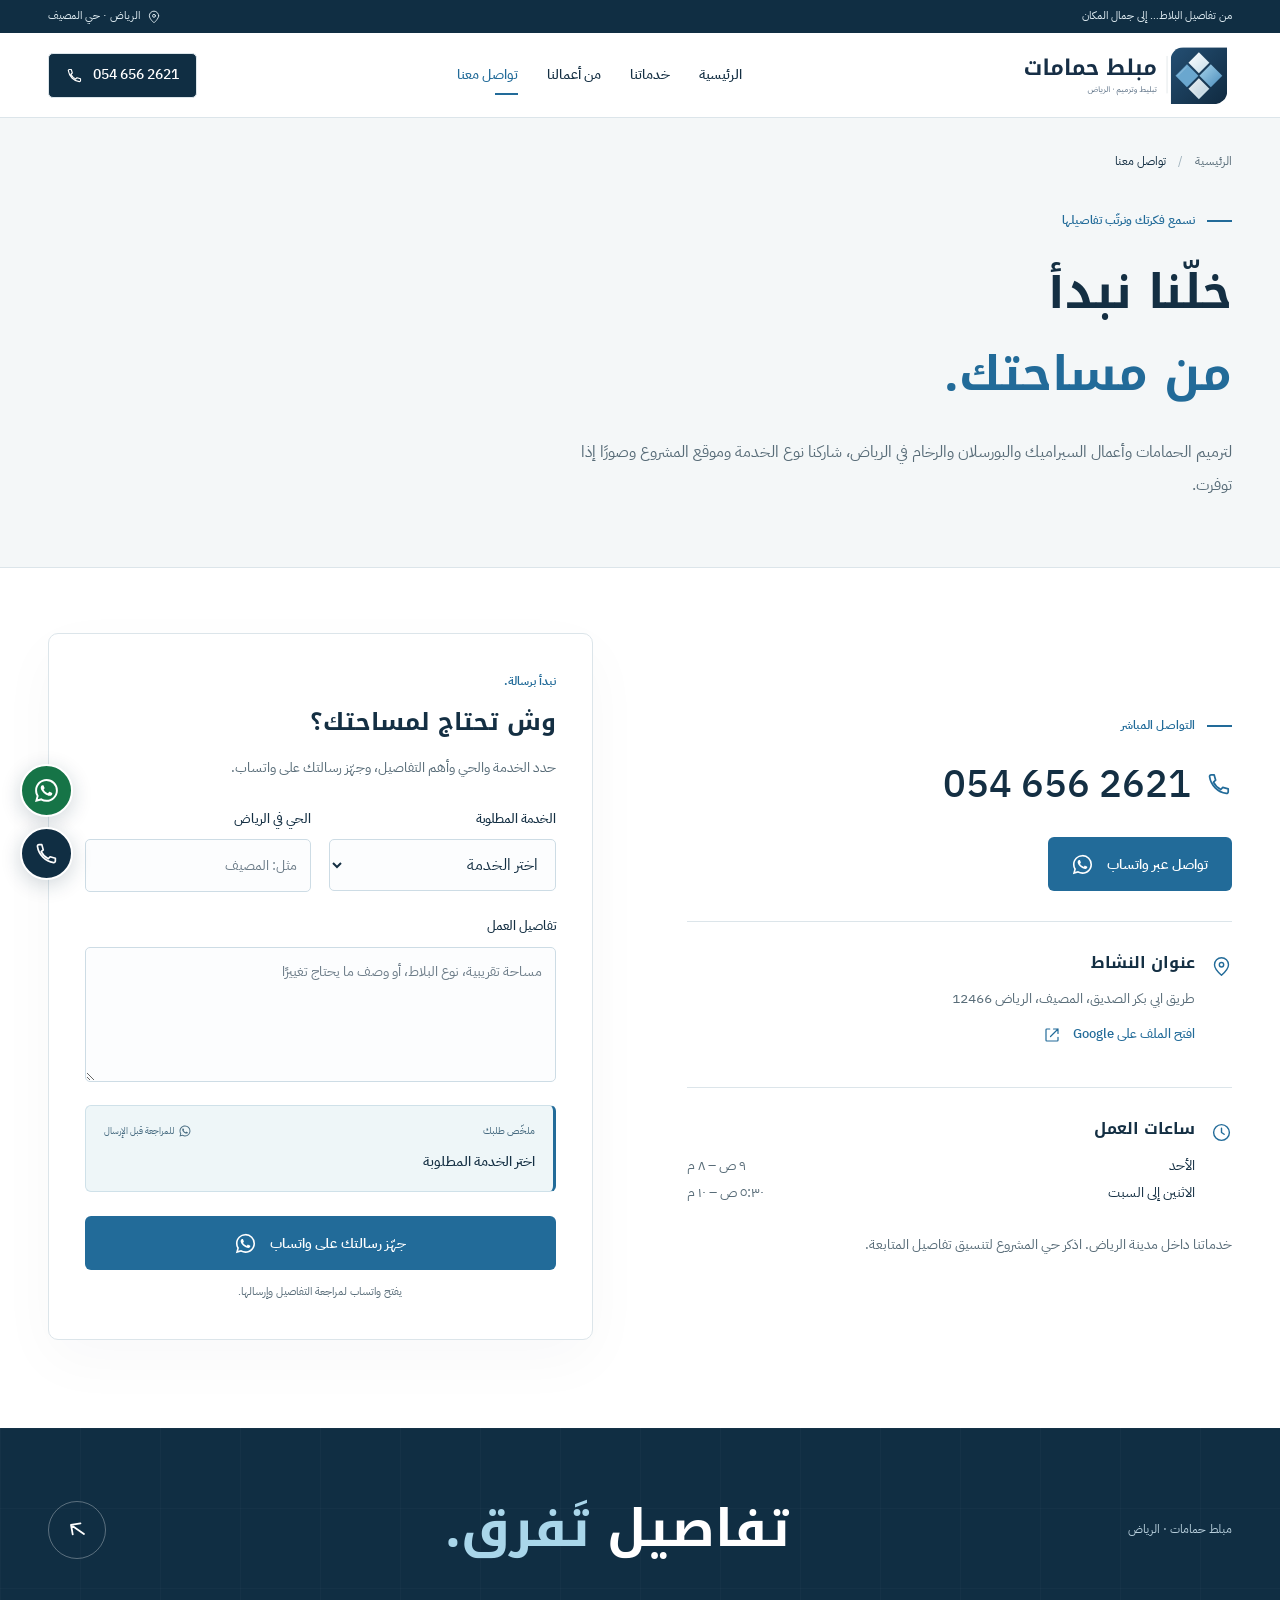
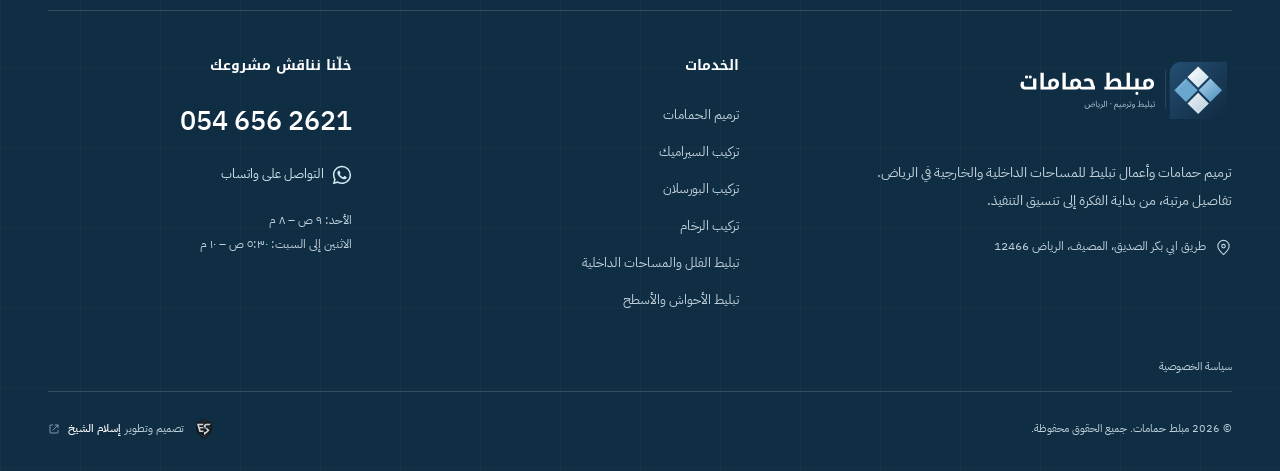
==== commit f21cb17e: "Unify the architectural layout and add accessible portfolio navigation" ====
--- a/contact/index.html
+++ b/contact/index.html
@@ -1,4 +1,4 @@
 <!doctype html>
-<html lang="ar-SA" dir="rtl"><head><meta charset="utf-8"><meta name="viewport" content="width=device-width,initial-scale=1,viewport-fit=cover"><meta name="theme-color" content="#142a3e"><title>تواصل مع مبلط حمامات بالرياض | 0546562621</title><meta name="description" content="تواصل مع مبلط حمامات على 0546562621 أو واتساب. طريق ابي بكر الصديق، المصيف، الرياض 12466. تعرف على ساعات العمل وأرسل تفاصيل مشروع التبليط أو الترميم."><meta name="robots" content="index,follow,max-image-preview:large"><link rel="canonical" href="https://moblet-hamamat.vercel.app/contact/"><link rel="icon" href="../favicon.svg?v=3d318d39a0" type="image/svg+xml"><link rel="apple-touch-icon" href="../assets/apple-touch-icon.png?v=3d318d39a0"><link rel="manifest" href="../site.webmanifest?v=3d318d39a0"><link rel="preload" href="../assets/fonts/kufi-arabic-700.woff2" as="font" type="font/woff2" crossorigin><link rel="preload" href="../assets/fonts/plex-arabic-400.woff2" as="font" type="font/woff2" crossorigin><link rel="stylesheet" href="../assets/site.css?v=3d318d39a0"><link rel="stylesheet" href="../assets/studio.css?v=3d318d39a0"><script src="../assets/site.js?v=3d318d39a0" defer></script><meta name="creator" content="المهندس إسلام الشيخ"><meta property="og:type" content="website"><meta property="og:locale" content="ar_SA"><meta property="og:site_name" content="مبلط حمامات"><meta property="og:title" content="تواصل مع مبلط حمامات بالرياض | 0546562621"><meta property="og:description" content="تواصل مع مبلط حمامات على 0546562621 أو واتساب. طريق ابي بكر الصديق، المصيف، الرياض 12466. تعرف على ساعات العمل وأرسل تفاصيل مشروع التبليط أو الترميم."><meta property="og:url" content="https://moblet-hamamat.vercel.app/contact/"><meta property="og:image" content="https://moblet-hamamat.vercel.app/assets/social-cover-identity.jpg?v=3d318d39a0"><meta property="og:image:width" content="1200"><meta property="og:image:height" content="630"><meta property="og:image:alt" content="شعار مبلط حمامات الهندسي بالأزرق والكحلي مع كتابة عربية وصور من أعمال النشاط"><meta name="twitter:card" content="summary_large_image"><meta name="twitter:title" content="تواصل مع مبلط حمامات بالرياض | 0546562621"><meta name="twitter:description" content="تواصل مع مبلط حمامات على 0546562621 أو واتساب. طريق ابي بكر الصديق، المصيف، الرياض 12466. تعرف على ساعات العمل وأرسل تفاصيل مشروع التبليط أو الترميم."><meta name="twitter:image" content="https://moblet-hamamat.vercel.app/assets/social-cover-identity.jpg?v=3d318d39a0"><script type="application/ld+json">{"@context":"https://schema.org","@graph":[{"@type":"HomeAndConstructionBusiness","@id":"https://moblet-hamamat.vercel.app/#business","name":"مبلط حمامات","url":"https://moblet-hamamat.vercel.app/","telephone":"+966546562621","description":"ترميم حمامات وتركيب سيراميك وبورسلان ورخام وتبليط مساحات داخلية وخارجية في الرياض.","image":["https://moblet-hamamat.vercel.app/assets/photos/owner-04.webp","https://moblet-hamamat.vercel.app/assets/photos/owner-06.webp","https://moblet-hamamat.vercel.app/assets/photos/owner-07.webp"],"logo":"https://moblet-hamamat.vercel.app/assets/brand-symbol.svg?v=3d318d39a0","address":{"@type":"PostalAddress","streetAddress":"طريق ابي بكر الصديق، المصيف","addressLocality":"الرياض","addressRegion":"منطقة الرياض","postalCode":"12466","addressCountry":"SA"},"geo":{"@type":"GeoCoordinates","latitude":24.7644144,"longitude":46.6927084},"hasMap":"https://maps.app.goo.gl/ACpRdXij8ujAnbGP6?g_st=ac","sameAs":["https://maps.app.goo.gl/ACpRdXij8ujAnbGP6?g_st=ac"],"areaServed":{"@type":"City","name":"الرياض"},"openingHoursSpecification":[{"@type":"OpeningHoursSpecification","dayOfWeek":["Monday","Tuesday","Wednesday","Thursday","Friday","Saturday"],"opens":"05:30","closes":"22:00"},{"@type":"OpeningHoursSpecification","dayOfWeek":"Sunday","opens":"09:00","closes":"20:00"}],"hasOfferCatalog":{"@type":"OfferCatalog","name":"خدمات مبلط حمامات في الرياض","itemListElement":[{"@type":"Offer","itemOffered":{"@type":"Service","@id":"https://moblet-hamamat.vercel.app/services/bathroom-renovation-riyadh/#service","name":"ترميم حمامات بالرياض","url":"https://moblet-hamamat.vercel.app/services/bathroom-renovation-riyadh/"}},{"@type":"Offer","itemOffered":{"@type":"Service","@id":"https://moblet-hamamat.vercel.app/services/ceramic-installation-riyadh/#service","name":"تركيب سيراميك بالرياض","url":"https://moblet-hamamat.vercel.app/services/ceramic-installation-riyadh/"}},{"@type":"Offer","itemOffered":{"@type":"Service","@id":"https://moblet-hamamat.vercel.app/services/porcelain-installation-riyadh/#service","name":"تركيب بورسلان بالرياض","url":"https://moblet-hamamat.vercel.app/services/porcelain-installation-riyadh/"}},{"@type":"Offer","itemOffered":{"@type":"Service","@id":"https://moblet-hamamat.vercel.app/services/marble-installation-riyadh/#service","name":"تركيب رخام بالرياض","url":"https://moblet-hamamat.vercel.app/services/marble-installation-riyadh/"}},{"@type":"Offer","itemOffered":{"@type":"Service","@id":"https://moblet-hamamat.vercel.app/services/villa-floor-tiling-riyadh/#service","name":"تبليط فلل وأرضيات بالرياض","url":"https://moblet-hamamat.vercel.app/services/villa-floor-tiling-riyadh/"}},{"@type":"Offer","itemOffered":{"@type":"Service","@id":"https://moblet-hamamat.vercel.app/services/outdoor-courtyard-tiling-riyadh/#service","name":"تبليط أحواش وأسطح بالرياض","url":"https://moblet-hamamat.vercel.app/services/outdoor-courtyard-tiling-riyadh/"}}]}},{"@type":"WebSite","@id":"https://moblet-hamamat.vercel.app/#website","url":"https://moblet-hamamat.vercel.app/","name":"مبلط حمامات","inLanguage":"ar-SA","publisher":{"@id":"https://moblet-hamamat.vercel.app/#business"},"creator":{"@id":"https://www.eslam-elshikh.com/#person"}},{"@type":"Person","@id":"https://www.eslam-elshikh.com/#person","name":"إسلام الشيخ","url":"https://www.eslam-elshikh.com/"},{"@type":"WebPage","@id":"https://moblet-hamamat.vercel.app/contact/#webpage","url":"https://moblet-hamamat.vercel.app/contact/","name":"تواصل مع مبلط حمامات بالرياض | 0546562621","description":"تواصل مع مبلط حمامات على 0546562621 أو واتساب. طريق ابي بكر الصديق، المصيف، الرياض 12466. تعرف على ساعات العمل وأرسل تفاصيل مشروع التبليط أو الترميم.","inLanguage":"ar-SA","isPartOf":{"@id":"https://moblet-hamamat.vercel.app/#website"},"about":{"@id":"https://moblet-hamamat.vercel.app/#business"},"primaryImageOfPage":{"@type":"ImageObject","url":"https://moblet-hamamat.vercel.app/assets/photos/owner-04.webp"},"breadcrumb":{"@id":"https://moblet-hamamat.vercel.app/contact/#breadcrumbs"}},{"@type":"BreadcrumbList","@id":"https://moblet-hamamat.vercel.app/contact/#breadcrumbs","itemListElement":[{"@type":"ListItem","position":1,"name":"الرئيسية","item":"https://moblet-hamamat.vercel.app/"},{"@type":"ListItem","position":2,"name":"تواصل معنا","item":"https://moblet-hamamat.vercel.app/contact/"}]}]}</script></head><body data-page="contact"><svg class="sprite" xmlns="http://www.w3.org/2000/svg" aria-hidden="true"><symbol id="i-arrow" viewBox="0 0 24 24"><path d="M19 12H5m0 0 6-6m-6 6 6 6"/></symbol><symbol id="i-external" viewBox="0 0 24 24"><path d="M14 4h6v6m0-6L10 14M9 4H5a1 1 0 0 0-1 1v14a1 1 0 0 0 1 1h14a1 1 0 0 0 1-1v-4"/></symbol><symbol id="i-phone" viewBox="0 0 24 24"><path d="M20.5 16.5v2.7a1.5 1.5 0 0 1-1.7 1.5A18.4 18.4 0 0 1 3.3 5.2 1.5 1.5 0 0 1 4.8 3.5h2.7l1.4 5-2 1.8a15 15 0 0 0 6.8 6.8l1.8-2 5 1.4Z"/></symbol><symbol id="i-whatsapp" viewBox="0 0 24 24"><path transform="translate(1 1) scale(1.375)" fill="currentColor" stroke="none" d="M13.601 2.326A7.85 7.85 0 0 0 7.994 0C3.627 0 .068 3.558.064 7.926c0 1.399.366 2.76 1.057 3.965L0 16l4.204-1.102a7.9 7.9 0 0 0 3.79.965h.004c4.368 0 7.926-3.558 7.93-7.93A7.9 7.9 0 0 0 13.6 2.326zM7.994 14.521a6.6 6.6 0 0 1-3.356-.92l-.24-.144-2.494.654.666-2.433-.156-.251a6.56 6.56 0 0 1-1.007-3.505c0-3.626 2.957-6.584 6.591-6.584a6.56 6.56 0 0 1 4.66 1.931 6.56 6.56 0 0 1 1.928 4.66c-.004 3.639-2.961 6.592-6.592 6.592m3.615-4.934c-.197-.099-1.17-.578-1.353-.646-.182-.065-.315-.099-.445.099-.133.197-.513.646-.627.775-.114.133-.232.148-.43.05-.197-.1-.836-.308-1.592-.985-.59-.525-.985-1.175-1.103-1.372-.114-.198-.011-.304.088-.403.087-.088.197-.232.296-.346.1-.114.133-.198.198-.33.065-.134.034-.248-.015-.347-.05-.099-.445-1.076-.612-1.47-.16-.389-.323-.335-.445-.34-.114-.007-.247-.007-.38-.007a.73.73 0 0 0-.529.247c-.182.198-.691.677-.691 1.654s.71 1.916.81 2.049c.098.133 1.394 2.132 3.383 2.992.47.205.84.326 1.129.418.475.152.904.129 1.246.08.38-.058 1.171-.48 1.338-.943.164-.464.164-.86.114-.943-.049-.084-.182-.133-.38-.232"/></symbol><symbol id="i-grid" viewBox="0 0 24 24"><rect x="3" y="3" width="18" height="18" rx="2"/><path d="M3 12h18M12 3v18"/><path class="icon-accent" d="M4 4h7v7H4z" stroke="none"/></symbol><symbol id="i-bath" viewBox="0 0 24 24"><path d="M4 10V5a2 2 0 0 1 4 0v1m-6 5h20M4 11l1 6a3 3 0 0 0 3 2h8a3 3 0 0 0 3-2l1-6M7 19v2m10-2v2"/><path class="icon-accent" d="M6 12h12l-.5 3.5h-11z" stroke="none"/></symbol><symbol id="i-layers" viewBox="0 0 24 24"><path d="m12 3 9 5-9 5-9-5 9-5Zm-9 9 9 5 9-5M3 16l9 5 9-5"/><path class="icon-accent" d="m12 4.5 6.3 3.5-6.3 3.5L5.7 8z" stroke="none"/></symbol><symbol id="i-stone" viewBox="0 0 24 24"><rect x="3" y="3" width="18" height="18" rx="2"/><path d="m6 3 6 6-3 6 5 6m-2-12 5-2 4 4M9 15l-6 2"/><path class="icon-accent" d="m4 4 6 5-2 6-4 1z" stroke="none"/></symbol><symbol id="i-home" viewBox="0 0 24 24"><path d="m3 10 9-7 9 7M5 9v12h14V9M5 15h14m-9 0v6m5-6v6"/><path class="icon-accent" d="M6 16h3v4H6zm10 0h2v4h-2z" stroke="none"/></symbol><symbol id="i-sun" viewBox="0 0 24 24"><circle cx="15.5" cy="6.5" r="2.5"/><path d="M15.5 1v1m0 9v1M10 6.5H9m13 0h-1m-9.4-3.9-.7-.7m8.5 8.5.7.7m-1.4-8.5.7-.7M2 21l4-7h12l4 7H2Zm2-3h16M10 14l-1 7m5-7 1 7"/></symbol><symbol id="i-pin" viewBox="0 0 24 24"><path d="M20 10c0 5-8 12-8 12S4 15 4 10a8 8 0 1 1 16 0Z"/><circle cx="12" cy="10" r="2.5"/></symbol><symbol id="i-check" viewBox="0 0 24 24"><path d="m5 12 4 4L19 6"/></symbol><symbol id="i-clock" viewBox="0 0 24 24"><circle cx="12" cy="12" r="9"/><path d="M12 7v5l3 2"/></symbol><symbol id="i-zoom" viewBox="0 0 24 24"><circle cx="10" cy="10" r="6"/><path d="m15 15 6 6M10 7v6m-3-3h6"/></symbol><symbol id="i-close" viewBox="0 0 24 24"><path d="m6 6 12 12M6 18 18 6"/></symbol><symbol id="i-menu" viewBox="0 0 24 24"><path d="M4 7h16M4 12h16M4 17h16"/></symbol><symbol id="i-spark" viewBox="0 0 24 24"><path d="m12 2 2.7 7.3L22 12l-7.3 2.7L12 22l-2.7-7.3L2 12l7.3-2.7L12 2Z"/></symbol></svg><a class="skip" href="#main">انتقل إلى المحتوى</a>
+<html lang="ar-SA" dir="rtl"><head><meta charset="utf-8"><meta name="viewport" content="width=device-width,initial-scale=1,viewport-fit=cover"><meta name="theme-color" content="#142a3e"><title>تواصل مع مبلط حمامات بالرياض | 0546562621</title><meta name="description" content="تواصل مع مبلط حمامات على 0546562621 أو واتساب. طريق ابي بكر الصديق، المصيف، الرياض 12466. تعرف على ساعات العمل وأرسل تفاصيل مشروع التبليط أو الترميم."><meta name="robots" content="index,follow,max-image-preview:large"><link rel="canonical" href="https://moblet-hamamat.vercel.app/contact/"><link rel="icon" href="../favicon.svg?v=3fd3372925" type="image/svg+xml"><link rel="apple-touch-icon" href="../assets/apple-touch-icon.png?v=3fd3372925"><link rel="manifest" href="../site.webmanifest?v=3fd3372925"><link rel="preload" href="../assets/fonts/kufi-arabic-700.woff2" as="font" type="font/woff2" crossorigin><link rel="preload" href="../assets/fonts/plex-arabic-400.woff2" as="font" type="font/woff2" crossorigin><link rel="stylesheet" href="../assets/site.css?v=3fd3372925"><link rel="stylesheet" href="../assets/studio.css?v=3fd3372925"><script src="../assets/site.js?v=3fd3372925" defer></script><meta name="creator" content="المهندس إسلام الشيخ"><meta property="og:type" content="website"><meta property="og:locale" content="ar_SA"><meta property="og:site_name" content="مبلط حمامات"><meta property="og:title" content="تواصل مع مبلط حمامات بالرياض | 0546562621"><meta property="og:description" content="تواصل مع مبلط حمامات على 0546562621 أو واتساب. طريق ابي بكر الصديق، المصيف، الرياض 12466. تعرف على ساعات العمل وأرسل تفاصيل مشروع التبليط أو الترميم."><meta property="og:url" content="https://moblet-hamamat.vercel.app/contact/"><meta property="og:image" content="https://moblet-hamamat.vercel.app/assets/social-cover-identity.jpg?v=3fd3372925"><meta property="og:image:width" content="1200"><meta property="og:image:height" content="630"><meta property="og:image:alt" content="شعار مبلط حمامات الهندسي بالأزرق والكحلي مع كتابة عربية وصور من أعمال النشاط"><meta name="twitter:card" content="summary_large_image"><meta name="twitter:title" content="تواصل مع مبلط حمامات بالرياض | 0546562621"><meta name="twitter:description" content="تواصل مع مبلط حمامات على 0546562621 أو واتساب. طريق ابي بكر الصديق، المصيف، الرياض 12466. تعرف على ساعات العمل وأرسل تفاصيل مشروع التبليط أو الترميم."><meta name="twitter:image" content="https://moblet-hamamat.vercel.app/assets/social-cover-identity.jpg?v=3fd3372925"><script type="application/ld+json">{"@context":"https://schema.org","@graph":[{"@type":"HomeAndConstructionBusiness","@id":"https://moblet-hamamat.vercel.app/#business","name":"مبلط حمامات","url":"https://moblet-hamamat.vercel.app/","telephone":"+966546562621","description":"ترميم حمامات وتركيب سيراميك وبورسلان ورخام وتبليط مساحات داخلية وخارجية في الرياض.","image":["https://moblet-hamamat.vercel.app/assets/photos/owner-04.webp","https://moblet-hamamat.vercel.app/assets/photos/owner-06.webp","https://moblet-hamamat.vercel.app/assets/photos/owner-07.webp"],"logo":"https://moblet-hamamat.vercel.app/assets/brand-symbol.svg?v=3fd3372925","address":{"@type":"PostalAddress","streetAddress":"طريق ابي بكر الصديق، المصيف","addressLocality":"الرياض","addressRegion":"منطقة الرياض","postalCode":"12466","addressCountry":"SA"},"geo":{"@type":"GeoCoordinates","latitude":24.7644144,"longitude":46.6927084},"hasMap":"https://maps.app.goo.gl/ACpRdXij8ujAnbGP6?g_st=ac","sameAs":["https://maps.app.goo.gl/ACpRdXij8ujAnbGP6?g_st=ac"],"areaServed":{"@type":"City","name":"الرياض"},"openingHoursSpecification":[{"@type":"OpeningHoursSpecification","dayOfWeek":["Monday","Tuesday","Wednesday","Thursday","Friday","Saturday"],"opens":"05:30","closes":"22:00"},{"@type":"OpeningHoursSpecification","dayOfWeek":"Sunday","opens":"09:00","closes":"20:00"}],"hasOfferCatalog":{"@type":"OfferCatalog","name":"خدمات مبلط حمامات في الرياض","itemListElement":[{"@type":"Offer","itemOffered":{"@type":"Service","@id":"https://moblet-hamamat.vercel.app/services/bathroom-renovation-riyadh/#service","name":"ترميم حمامات بالرياض","url":"https://moblet-hamamat.vercel.app/services/bathroom-renovation-riyadh/"}},{"@type":"Offer","itemOffered":{"@type":"Service","@id":"https://moblet-hamamat.vercel.app/services/ceramic-installation-riyadh/#service","name":"تركيب سيراميك بالرياض","url":"https://moblet-hamamat.vercel.app/services/ceramic-installation-riyadh/"}},{"@type":"Offer","itemOffered":{"@type":"Service","@id":"https://moblet-hamamat.vercel.app/services/porcelain-installation-riyadh/#service","name":"تركيب بورسلان بالرياض","url":"https://moblet-hamamat.vercel.app/services/porcelain-installation-riyadh/"}},{"@type":"Offer","itemOffered":{"@type":"Service","@id":"https://moblet-hamamat.vercel.app/services/marble-installation-riyadh/#service","name":"تركيب رخام بالرياض","url":"https://moblet-hamamat.vercel.app/services/marble-installation-riyadh/"}},{"@type":"Offer","itemOffered":{"@type":"Service","@id":"https://moblet-hamamat.vercel.app/services/villa-floor-tiling-riyadh/#service","name":"تبليط فلل وأرضيات بالرياض","url":"https://moblet-hamamat.vercel.app/services/villa-floor-tiling-riyadh/"}},{"@type":"Offer","itemOffered":{"@type":"Service","@id":"https://moblet-hamamat.vercel.app/services/outdoor-courtyard-tiling-riyadh/#service","name":"تبليط أحواش وأسطح بالرياض","url":"https://moblet-hamamat.vercel.app/services/outdoor-courtyard-tiling-riyadh/"}}]}},{"@type":"WebSite","@id":"https://moblet-hamamat.vercel.app/#website","url":"https://moblet-hamamat.vercel.app/","name":"مبلط حمامات","inLanguage":"ar-SA","publisher":{"@id":"https://moblet-hamamat.vercel.app/#business"},"creator":{"@id":"https://www.eslam-elshikh.com/#person"}},{"@type":"Person","@id":"https://www.eslam-elshikh.com/#person","name":"إسلام الشيخ","url":"https://www.eslam-elshikh.com/"},{"@type":"WebPage","@id":"https://moblet-hamamat.vercel.app/contact/#webpage","url":"https://moblet-hamamat.vercel.app/contact/","name":"تواصل مع مبلط حمامات بالرياض | 0546562621","description":"تواصل مع مبلط حمامات على 0546562621 أو واتساب. طريق ابي بكر الصديق، المصيف، الرياض 12466. تعرف على ساعات العمل وأرسل تفاصيل مشروع التبليط أو الترميم.","inLanguage":"ar-SA","isPartOf":{"@id":"https://moblet-hamamat.vercel.app/#website"},"about":{"@id":"https://moblet-hamamat.vercel.app/#business"},"primaryImageOfPage":{"@type":"ImageObject","url":"https://moblet-hamamat.vercel.app/assets/photos/owner-06.webp"},"breadcrumb":{"@id":"https://moblet-hamamat.vercel.app/contact/#breadcrumbs"}},{"@type":"BreadcrumbList","@id":"https://moblet-hamamat.vercel.app/contact/#breadcrumbs","itemListElement":[{"@type":"ListItem","position":1,"name":"الرئيسية","item":"https://moblet-hamamat.vercel.app/"},{"@type":"ListItem","position":2,"name":"تواصل معنا","item":"https://moblet-hamamat.vercel.app/contact/"}]}]}</script></head><body data-page="contact"><svg class="sprite" xmlns="http://www.w3.org/2000/svg" aria-hidden="true"><symbol id="i-arrow" viewBox="0 0 24 24"><path d="M19 12H5m0 0 6-6m-6 6 6 6"/></symbol><symbol id="i-external" viewBox="0 0 24 24"><path d="M14 4h6v6m0-6L10 14M9 4H5a1 1 0 0 0-1 1v14a1 1 0 0 0 1 1h14a1 1 0 0 0 1-1v-4"/></symbol><symbol id="i-phone" viewBox="0 0 24 24"><path d="M20.5 16.5v2.7a1.5 1.5 0 0 1-1.7 1.5A18.4 18.4 0 0 1 3.3 5.2 1.5 1.5 0 0 1 4.8 3.5h2.7l1.4 5-2 1.8a15 15 0 0 0 6.8 6.8l1.8-2 5 1.4Z"/></symbol><symbol id="i-whatsapp" viewBox="0 0 24 24"><path transform="translate(1 1) scale(1.375)" fill="currentColor" stroke="none" d="M13.601 2.326A7.85 7.85 0 0 0 7.994 0C3.627 0 .068 3.558.064 7.926c0 1.399.366 2.76 1.057 3.965L0 16l4.204-1.102a7.9 7.9 0 0 0 3.79.965h.004c4.368 0 7.926-3.558 7.93-7.93A7.9 7.9 0 0 0 13.6 2.326zM7.994 14.521a6.6 6.6 0 0 1-3.356-.92l-.24-.144-2.494.654.666-2.433-.156-.251a6.56 6.56 0 0 1-1.007-3.505c0-3.626 2.957-6.584 6.591-6.584a6.56 6.56 0 0 1 4.66 1.931 6.56 6.56 0 0 1 1.928 4.66c-.004 3.639-2.961 6.592-6.592 6.592m3.615-4.934c-.197-.099-1.17-.578-1.353-.646-.182-.065-.315-.099-.445.099-.133.197-.513.646-.627.775-.114.133-.232.148-.43.05-.197-.1-.836-.308-1.592-.985-.59-.525-.985-1.175-1.103-1.372-.114-.198-.011-.304.088-.403.087-.088.197-.232.296-.346.1-.114.133-.198.198-.33.065-.134.034-.248-.015-.347-.05-.099-.445-1.076-.612-1.47-.16-.389-.323-.335-.445-.34-.114-.007-.247-.007-.38-.007a.73.73 0 0 0-.529.247c-.182.198-.691.677-.691 1.654s.71 1.916.81 2.049c.098.133 1.394 2.132 3.383 2.992.47.205.84.326 1.129.418.475.152.904.129 1.246.08.38-.058 1.171-.48 1.338-.943.164-.464.164-.86.114-.943-.049-.084-.182-.133-.38-.232"/></symbol><symbol id="i-grid" viewBox="0 0 24 24"><rect x="3" y="3" width="18" height="18" rx="2"/><path d="M3 12h18M12 3v18"/><path class="icon-accent" d="M4 4h7v7H4z" stroke="none"/></symbol><symbol id="i-bath" viewBox="0 0 24 24"><path d="M4 10V5a2 2 0 0 1 4 0v1m-6 5h20M4 11l1 6a3 3 0 0 0 3 2h8a3 3 0 0 0 3-2l1-6M7 19v2m10-2v2"/><path class="icon-accent" d="M6 12h12l-.5 3.5h-11z" stroke="none"/></symbol><symbol id="i-layers" viewBox="0 0 24 24"><path d="m12 3 9 5-9 5-9-5 9-5Zm-9 9 9 5 9-5M3 16l9 5 9-5"/><path class="icon-accent" d="m12 4.5 6.3 3.5-6.3 3.5L5.7 8z" stroke="none"/></symbol><symbol id="i-stone" viewBox="0 0 24 24"><rect x="3" y="3" width="18" height="18" rx="2"/><path d="m6 3 6 6-3 6 5 6m-2-12 5-2 4 4M9 15l-6 2"/><path class="icon-accent" d="m4 4 6 5-2 6-4 1z" stroke="none"/></symbol><symbol id="i-home" viewBox="0 0 24 24"><path d="m3 10 9-7 9 7M5 9v12h14V9M5 15h14m-9 0v6m5-6v6"/><path class="icon-accent" d="M6 16h3v4H6zm10 0h2v4h-2z" stroke="none"/></symbol><symbol id="i-sun" viewBox="0 0 24 24"><circle cx="15.5" cy="6.5" r="2.5"/><path d="M15.5 1v1m0 9v1M10 6.5H9m13 0h-1m-9.4-3.9-.7-.7m8.5 8.5.7.7m-1.4-8.5.7-.7M2 21l4-7h12l4 7H2Zm2-3h16M10 14l-1 7m5-7 1 7"/></symbol><symbol id="i-pin" viewBox="0 0 24 24"><path d="M20 10c0 5-8 12-8 12S4 15 4 10a8 8 0 1 1 16 0Z"/><circle cx="12" cy="10" r="2.5"/></symbol><symbol id="i-check" viewBox="0 0 24 24"><path d="m5 12 4 4L19 6"/></symbol><symbol id="i-clock" viewBox="0 0 24 24"><circle cx="12" cy="12" r="9"/><path d="M12 7v5l3 2"/></symbol><symbol id="i-zoom" viewBox="0 0 24 24"><circle cx="10" cy="10" r="6"/><path d="m15 15 6 6M10 7v6m-3-3h6"/></symbol><symbol id="i-close" viewBox="0 0 24 24"><path d="m6 6 12 12M6 18 18 6"/></symbol><symbol id="i-menu" viewBox="0 0 24 24"><path d="M4 7h16M4 12h16M4 17h16"/></symbol><symbol id="i-spark" viewBox="0 0 24 24"><path d="m12 2 2.7 7.3L22 12l-7.3 2.7L12 22l-2.7-7.3L2 12l7.3-2.7L12 2Z"/></symbol></svg><a class="skip" href="#main">انتقل إلى المحتوى</a>
     <div class="topbar"><div class="container topbar-inner"><span>من تفاصيل البلاط… إلى جمال المكان</span><a href="https://maps.app.goo.gl/ACpRdXij8ujAnbGP6?g_st=ac" target="_blank" rel="noopener noreferrer"><svg class="icon" viewBox="0 0 24 24" aria-hidden="true"><use href="#i-pin"/></svg>الرياض · حي المصيف</a></div></div>
-    <header class="header"><div class="container header-inner"><a href="../" class="brand" aria-label="مبلط حمامات، الرئيسية"><img class="brand-lockup" src="../assets/brand-lockup.svg?v=3d318d39a0" alt="مبلط حمامات — تبليط وترميم في الرياض" width="340" height="106"></a><nav class="desktop-nav" aria-label="التنقل الرئيسي"><a href="../">الرئيسية</a><a href="../services/">خدماتنا</a><a href="../projects/">من أعمالنا</a><a href="../contact/" aria-current="page">تواصل معنا</a></nav><a class="header-phone" href="tel:+966546562621"><svg class="icon" viewBox="0 0 24 24" aria-hidden="true"><use href="#i-phone"/></svg><bdi>054 656 2621</bdi></a><details class="mobile-nav"><summary aria-label="فتح قائمة التنقل"><svg class="icon" viewBox="0 0 24 24" aria-hidden="true"><use href="#i-menu"/></svg></summary><nav aria-label="تنقل الجوال"><a href="../">الرئيسية</a><a href="../services/">خدماتنا</a><a href="../projects/">من أعمالنا</a><a href="../contact/" aria-current="page">تواصل معنا</a><a href="tel:+966546562621">اتصل بنا <bdi>054 656 2621</bdi></a></nav></details></div></header><main id="main"><section class="page-hero"><div class="container"><nav class="breadcrumbs" aria-label="مسار التنقل"><a href="../">الرئيسية</a><span aria-hidden="true">/</span><span aria-current="page">تواصل معنا</span></nav><span class="eyebrow">نسمع فكرتك ونرتّب تفاصيلها</span><h1>خلّنا نبدأ<br><em>من مساحتك.</em></h1><p>لترميم الحمامات وأعمال السيراميك والبورسلان والرخام في الرياض، شاركنا نوع الخدمة وموقع المشروع وصورًا إذا توفرت.</p></div></section><section class="section contact-page"><div class="container contact-grid"><div><div class="contact-info-card"><span class="eyebrow">التواصل المباشر</span><a class="contact-number" href="tel:+966546562621"><svg class="icon" viewBox="0 0 24 24" aria-hidden="true"><use href="#i-phone"/></svg><bdi>054 656 2621</bdi></a><a class="btn btn-primary" href="https://wa.me/966546562621" target="_blank" rel="noopener noreferrer">تواصل عبر واتساب<svg class="icon" viewBox="0 0 24 24" aria-hidden="true"><use href="#i-whatsapp"/></svg></a><div class="contact-info-line"><svg class="icon" viewBox="0 0 24 24" aria-hidden="true"><use href="#i-pin"/></svg><div><h2>عنوان النشاط</h2><p>طريق ابي بكر الصديق، المصيف، الرياض 12466</p><a class="text-link" href="https://maps.app.goo.gl/ACpRdXij8ujAnbGP6?g_st=ac" target="_blank" rel="noopener noreferrer">افتح الملف على Google <svg class="icon" viewBox="0 0 24 24" aria-hidden="true"><use href="#i-external"/></svg></a></div></div><div class="contact-info-line"><svg class="icon" viewBox="0 0 24 24" aria-hidden="true"><use href="#i-clock"/></svg><div><h2>ساعات العمل</h2><dl class="hours-list"><div><dt>الأحد</dt><dd>٩ ص – ٨ م</dd></div><div><dt>الاثنين إلى السبت</dt><dd>٥:٣٠ ص – ١٠ م</dd></div></dl></div></div><p>خدماتنا داخل مدينة الرياض. اذكر حي المشروع لتنسيق تفاصيل المتابعة.</p></div></div><form id="request-form" class="request-form"><span class="form-kicker">نبدأ برسالة.</span><h2>وش تحتاج لمساحتك؟</h2><p>حدد الخدمة والحي وأهم التفاصيل، وجهّز رسالتك على واتساب.</p><div class="form-grid"><div class="field"><label for="service">الخدمة المطلوبة</label><select id="service" name="service" required><option value="">اختر الخدمة</option><option>ترميم الحمامات</option><option>تركيب السيراميك</option><option>تركيب البورسلان</option><option>تركيب الرخام</option><option>تبليط الفلل والمساحات الداخلية</option><option>تبليط الأحواش والأسطح</option><option>خدمة أخرى</option></select></div><div class="field"><label for="district">الحي في الرياض</label><input id="district" name="district" maxlength="80" autocomplete="address-level3" placeholder="مثل: المصيف"></div><div class="field field-wide"><label for="project-details">تفاصيل العمل</label><textarea id="project-details" name="details" maxlength="1200" rows="4" placeholder="مساحة تقريبية، نوع البلاط، أو وصف ما يحتاج تغييرًا"></textarea></div></div><div class="request-preview" hidden><div><span>ملخّص طلبك</span><span><svg class="icon" viewBox="0 0 24 24" aria-hidden="true"><use href="#i-whatsapp"/></svg>للمراجعة قبل الإرسال</span></div><p data-request-service>اختر الخدمة المطلوبة</p><p data-request-district hidden></p><p data-request-details hidden></p></div><button class="btn btn-primary" type="submit">جهّز رسالتك على واتساب <svg class="icon" viewBox="0 0 24 24" aria-hidden="true"><use href="#i-whatsapp"/></svg></button><p class="form-hint">يفتح واتساب لمراجعة التفاصيل وإرسالها.</p><p class="form-status" role="status" aria-live="polite"></p></form></div></section></main><footer class="footer"><div class="container"><div class="footer-slogan"><span>مبلط حمامات · الرياض</span><p>تفاصيل <em>تَفرق.</em></p><a href="../contact/" class="footer-start" aria-label="ابدأ مشروعك، تواصل معنا"><svg class="icon" viewBox="0 0 24 24" aria-hidden="true"><use href="#i-arrow"/></svg></a></div><div class="footer-grid"><div class="footer-about"><a class="brand" href="../"><img class="brand-lockup" src="../assets/brand-lockup-inverse.svg?v=3d318d39a0" alt="مبلط حمامات — تبليط وترميم في الرياض" width="340" height="106"></a><p>ترميم حمامات وأعمال تبليط للمساحات الداخلية والخارجية في الرياض. تفاصيل مرتبة، من بداية الفكرة إلى تنسيق التنفيذ.</p><a class="footer-map" href="https://maps.app.goo.gl/ACpRdXij8ujAnbGP6?g_st=ac" target="_blank" rel="noopener noreferrer"><svg class="icon" viewBox="0 0 24 24" aria-hidden="true"><use href="#i-pin"/></svg>طريق ابي بكر الصديق، المصيف، الرياض 12466</a></div><div><h2>الخدمات</h2><div class="footer-links"><a href="../services/bathroom-renovation-riyadh/">ترميم الحمامات</a><a href="../services/ceramic-installation-riyadh/">تركيب السيراميك</a><a href="../services/porcelain-installation-riyadh/">تركيب البورسلان</a><a href="../services/marble-installation-riyadh/">تركيب الرخام</a><a href="../services/villa-floor-tiling-riyadh/">تبليط الفلل والمساحات الداخلية</a><a href="../services/outdoor-courtyard-tiling-riyadh/">تبليط الأحواش والأسطح</a></div></div><div><h2>خلّنا نناقش مشروعك</h2><a class="footer-number" href="tel:+966546562621"><bdi>054 656 2621</bdi></a><a class="footer-wa" href="https://wa.me/966546562621" target="_blank" rel="noopener noreferrer"><svg class="icon" viewBox="0 0 24 24" aria-hidden="true"><use href="#i-whatsapp"/></svg>التواصل على واتساب</a><p class="footer-hours">الأحد: ٩ ص – ٨ م<br>الاثنين إلى السبت: ٥:٣٠ ص – ١٠ م</p></div></div><a class="footer-privacy" href="../privacy/">سياسة الخصوصية</a><div class="footer-bottom"><p>© 2026 مبلط حمامات<span class="rights-long">. جميع الحقوق محفوظة.</span></p><a class="developer" data-eslam-signature="v1" href="https://www.eslam-elshikh.com/" target="_blank" rel="noopener noreferrer" aria-label="تصميم وتطوير المهندس إسلام الشيخ، يفتح في تبويب جديد"><img src="../assets/developer.webp" width="32" height="32" alt="" loading="lazy"><span>تصميم وتطوير <strong>إسلام الشيخ</strong></span><svg class="icon" viewBox="0 0 24 24" aria-hidden="true"><use href="#i-external"/></svg></a></div></div></footer><div class="floating-contact" role="group" aria-label="التواصل السريع"><a class="float-wa" href="https://wa.me/966546562621" target="_blank" rel="noopener noreferrer" aria-label="تواصل عبر واتساب"><svg class="icon" viewBox="0 0 24 24" aria-hidden="true"><use href="#i-whatsapp"/></svg><span class="float-label" aria-hidden="true">واتساب</span></a><a class="float-phone" href="tel:+966546562621" aria-label="اتصل على 0546562621"><svg class="icon" viewBox="0 0 24 24" aria-hidden="true"><use href="#i-phone"/></svg><span class="float-label" aria-hidden="true">اتصال</span></a></div><dialog class="lightbox" aria-label="عرض صورة من أعمال النشاط"><button class="lightbox-close" type="button" aria-label="إغلاق الصورة"><svg class="icon" viewBox="0 0 24 24" aria-hidden="true"><use href="#i-close"/></svg></button><figure><img width="960" height="1280" alt=""><figcaption></figcaption></figure></dialog></body></html>+    <header class="header"><div class="container header-inner"><a href="../" class="brand" aria-label="مبلط حمامات، الرئيسية"><img class="brand-lockup" src="../assets/brand-lockup.svg?v=3fd3372925" alt="مبلط حمامات — تبليط وترميم في الرياض" width="340" height="106"></a><nav class="desktop-nav" aria-label="التنقل الرئيسي"><a href="../">الرئيسية</a><a href="../services/">خدماتنا</a><a href="../projects/">من أعمالنا</a><a href="../contact/" aria-current="page">تواصل معنا</a></nav><a class="header-phone" href="tel:+966546562621"><svg class="icon" viewBox="0 0 24 24" aria-hidden="true"><use href="#i-phone"/></svg><bdi>054 656 2621</bdi></a><details class="mobile-nav"><summary aria-label="فتح قائمة التنقل"><svg class="icon" viewBox="0 0 24 24" aria-hidden="true"><use href="#i-menu"/></svg></summary><nav aria-label="تنقل الجوال"><a href="../">الرئيسية</a><a href="../services/">خدماتنا</a><a href="../projects/">من أعمالنا</a><a href="../contact/" aria-current="page">تواصل معنا</a><a href="tel:+966546562621">اتصل بنا <bdi>054 656 2621</bdi></a></nav></details></div></header><main id="main"><section class="page-hero"><div class="container"><nav class="breadcrumbs" aria-label="مسار التنقل"><a href="../">الرئيسية</a><span aria-hidden="true">/</span><span aria-current="page">تواصل معنا</span></nav><span class="eyebrow">نسمع فكرتك ونرتّب تفاصيلها</span><h1>خلّنا نبدأ<br><em>من مساحتك.</em></h1><p>لترميم الحمامات وأعمال السيراميك والبورسلان والرخام في الرياض، شاركنا نوع الخدمة وموقع المشروع وصورًا إذا توفرت.</p></div></section><section class="section contact-page"><div class="container contact-grid"><div><div class="contact-info-card"><span class="eyebrow">التواصل المباشر</span><a class="contact-number" href="tel:+966546562621"><svg class="icon" viewBox="0 0 24 24" aria-hidden="true"><use href="#i-phone"/></svg><bdi>054 656 2621</bdi></a><a class="btn btn-primary" href="https://wa.me/966546562621" target="_blank" rel="noopener noreferrer">تواصل عبر واتساب<svg class="icon" viewBox="0 0 24 24" aria-hidden="true"><use href="#i-whatsapp"/></svg></a><div class="contact-info-line"><svg class="icon" viewBox="0 0 24 24" aria-hidden="true"><use href="#i-pin"/></svg><div><h2>عنوان النشاط</h2><p>طريق ابي بكر الصديق، المصيف، الرياض 12466</p><a class="text-link" href="https://maps.app.goo.gl/ACpRdXij8ujAnbGP6?g_st=ac" target="_blank" rel="noopener noreferrer">افتح الملف على Google <svg class="icon" viewBox="0 0 24 24" aria-hidden="true"><use href="#i-external"/></svg></a></div></div><div class="contact-info-line"><svg class="icon" viewBox="0 0 24 24" aria-hidden="true"><use href="#i-clock"/></svg><div><h2>ساعات العمل</h2><dl class="hours-list"><div><dt>الأحد</dt><dd>٩ ص – ٨ م</dd></div><div><dt>الاثنين إلى السبت</dt><dd>٥:٣٠ ص – ١٠ م</dd></div></dl></div></div><p>خدماتنا داخل مدينة الرياض. اذكر حي المشروع لتنسيق تفاصيل المتابعة.</p></div></div><form id="request-form" class="request-form"><span class="form-kicker">نبدأ برسالة.</span><h2>وش تحتاج لمساحتك؟</h2><p>حدد الخدمة والحي وأهم التفاصيل، وجهّز رسالتك على واتساب.</p><div class="form-grid"><div class="field"><label for="service">الخدمة المطلوبة</label><select id="service" name="service" required><option value="">اختر الخدمة</option><option>ترميم الحمامات</option><option>تركيب السيراميك</option><option>تركيب البورسلان</option><option>تركيب الرخام</option><option>تبليط الفلل والمساحات الداخلية</option><option>تبليط الأحواش والأسطح</option><option>خدمة أخرى</option></select></div><div class="field"><label for="district">الحي في الرياض</label><input id="district" name="district" maxlength="80" autocomplete="address-level3" placeholder="مثل: المصيف"></div><div class="field field-wide"><label for="project-details">تفاصيل العمل</label><textarea id="project-details" name="details" maxlength="1200" rows="4" placeholder="مساحة تقريبية، نوع البلاط، أو وصف ما يحتاج تغييرًا"></textarea></div></div><div class="request-preview" hidden><div><span>ملخّص طلبك</span><span><svg class="icon" viewBox="0 0 24 24" aria-hidden="true"><use href="#i-whatsapp"/></svg>للمراجعة قبل الإرسال</span></div><p data-request-service>اختر الخدمة المطلوبة</p><p data-request-district hidden></p><p data-request-details hidden></p></div><button class="btn btn-primary" type="submit">جهّز رسالتك على واتساب <svg class="icon" viewBox="0 0 24 24" aria-hidden="true"><use href="#i-whatsapp"/></svg></button><p class="form-hint">يفتح واتساب لمراجعة التفاصيل وإرسالها.</p><p class="form-status" role="status" aria-live="polite"></p></form></div></section></main><footer class="footer"><div class="container"><div class="footer-slogan"><span>مبلط حمامات · الرياض</span><p>تفاصيل <em>تَفرق.</em></p><a href="../contact/" class="footer-start" aria-label="ابدأ مشروعك، تواصل معنا"><svg class="icon" viewBox="0 0 24 24" aria-hidden="true"><use href="#i-arrow"/></svg></a></div><div class="footer-grid"><div class="footer-about"><a class="brand" href="../"><img class="brand-lockup" src="../assets/brand-lockup-inverse.svg?v=3fd3372925" alt="مبلط حمامات — تبليط وترميم في الرياض" width="340" height="106"></a><p>ترميم حمامات وأعمال تبليط للمساحات الداخلية والخارجية في الرياض. تفاصيل مرتبة، من بداية الفكرة إلى تنسيق التنفيذ.</p><a class="footer-map" href="https://maps.app.goo.gl/ACpRdXij8ujAnbGP6?g_st=ac" target="_blank" rel="noopener noreferrer"><svg class="icon" viewBox="0 0 24 24" aria-hidden="true"><use href="#i-pin"/></svg>طريق ابي بكر الصديق، المصيف، الرياض 12466</a></div><div><h2>الخدمات</h2><div class="footer-links"><a href="../services/bathroom-renovation-riyadh/">ترميم الحمامات</a><a href="../services/ceramic-installation-riyadh/">تركيب السيراميك</a><a href="../services/porcelain-installation-riyadh/">تركيب البورسلان</a><a href="../services/marble-installation-riyadh/">تركيب الرخام</a><a href="../services/villa-floor-tiling-riyadh/">تبليط الفلل والمساحات الداخلية</a><a href="../services/outdoor-courtyard-tiling-riyadh/">تبليط الأحواش والأسطح</a></div></div><div><h2>خلّنا نناقش مشروعك</h2><a class="footer-number" href="tel:+966546562621"><bdi>054 656 2621</bdi></a><a class="footer-wa" href="https://wa.me/966546562621" target="_blank" rel="noopener noreferrer"><svg class="icon" viewBox="0 0 24 24" aria-hidden="true"><use href="#i-whatsapp"/></svg>التواصل على واتساب</a><p class="footer-hours">الأحد: ٩ ص – ٨ م<br>الاثنين إلى السبت: ٥:٣٠ ص – ١٠ م</p></div></div><a class="footer-privacy" href="../privacy/">سياسة الخصوصية</a><div class="footer-bottom"><p>© 2026 مبلط حمامات<span class="rights-long">. جميع الحقوق محفوظة.</span></p><a class="developer" data-eslam-signature="v1" href="https://www.eslam-elshikh.com/" target="_blank" rel="noopener noreferrer" aria-label="تصميم وتطوير المهندس إسلام الشيخ، يفتح في تبويب جديد"><img src="../assets/developer.webp" width="32" height="32" alt="" loading="lazy"><span>تصميم وتطوير <strong>إسلام الشيخ</strong></span><svg class="icon" viewBox="0 0 24 24" aria-hidden="true"><use href="#i-external"/></svg></a></div></div></footer><div class="floating-contact" role="group" aria-label="التواصل السريع"><a class="float-wa" href="https://wa.me/966546562621" target="_blank" rel="noopener noreferrer" aria-label="تواصل عبر واتساب"><svg class="icon" viewBox="0 0 24 24" aria-hidden="true"><use href="#i-whatsapp"/></svg><span class="float-label" aria-hidden="true">واتساب</span></a><a class="float-phone" href="tel:+966546562621" aria-label="اتصل على 0546562621"><svg class="icon" viewBox="0 0 24 24" aria-hidden="true"><use href="#i-phone"/></svg><span class="float-label" aria-hidden="true">اتصال</span></a></div><dialog class="lightbox" aria-labelledby="lightbox-caption"><button class="lightbox-close" type="button" aria-label="إغلاق الصورة"><svg class="icon" viewBox="0 0 24 24" aria-hidden="true"><use href="#i-close"/></svg></button><figure><img width="960" height="1280" alt=""><figcaption class="lightbox-toolbar"><button type="button" class="lightbox-prev" aria-label="الصورة السابقة"><svg class="icon" viewBox="0 0 24 24" aria-hidden="true"><use href="#i-arrow"/></svg></button><div><p id="lightbox-caption"></p><span class="lightbox-position" role="status" aria-live="polite"></span></div><button type="button" class="lightbox-next" aria-label="الصورة التالية"><svg class="icon" viewBox="0 0 24 24" aria-hidden="true"><use href="#i-arrow"/></svg></button></figcaption></figure></dialog></body></html>
--- a/assets/site.css
+++ b/assets/site.css
@@ -24,7 +24,7 @@
 figure,p,h1,h2,h3{margin:0}
 p+p{margin-top:16px}
 h1,h2,h3{font-family:Kufi,Plex,Tahoma,sans-serif;font-weight:700;line-height:1.8;letter-spacing:0}
-h2{font-size:clamp(26px,2.65vw,37px)}
+h2{font-size:clamp(26px,2.5vw,35px)}
 h3{font-size:19px}
 h1 em,h2 em{color:var(--accent);font-style:normal}
 ul,ol{padding:0;margin:0;list-style:none}
@@ -32,7 +32,7 @@
 bdi{white-space:nowrap}
 :focus-visible{outline:3px solid var(--accent);outline-offset:5px}
 .container{width:min(var(--container),calc(100% - 96px));margin-inline:auto}
-.section{padding:96px 0}
+.section{padding:88px 0}
 .sprite{position:absolute;width:0;height:0;overflow:hidden}
 .sr-only{position:absolute;width:1px;height:1px;padding:0;margin:-1px;overflow:hidden;clip:rect(0,0,0,0);white-space:nowrap;border:0}
 .icon{width:24px;height:24px;flex:none;display:block;fill:none;stroke:currentColor;stroke-width:1.6;stroke-linecap:round;stroke-linejoin:round}
@@ -64,7 +64,7 @@
 .topbar .icon{width:14px;height:14px}
 .header{position:sticky;top:0;z-index:100;background:#fffffff5;border-bottom:1px solid var(--line);backdrop-filter:blur(18px);-webkit-backdrop-filter:blur(18px);transition:box-shadow .2s}
 .header.is-scrolled{box-shadow:0 6px 28px #102e430c}
-.header-inner{display:flex;justify-content:space-between;align-items:center;gap:24px;min-height:91px}
+.header-inner{display:flex;justify-content:space-between;align-items:center;gap:24px;min-height:84px}
 .brand{display:inline-flex;flex:none;align-items:center}
 .brand>img.brand-lockup{width:230px;height:auto}
 .desktop-nav{display:flex;align-items:center;gap:29px;font-size:14px;font-weight:500}
@@ -72,9 +72,9 @@
 .desktop-nav a::after{content:'';position:absolute;bottom:4px;inset-inline-start:0;height:2px;width:0;background:var(--accent);transition:width .2s}
 .desktop-nav a:hover,.desktop-nav a[aria-current=page]{color:var(--accent)}
 .desktop-nav a:hover::after,.desktop-nav a[aria-current=page]::after{width:23px}
-.header-phone{display:flex;align-items:center;gap:10px;min-height:45px;padding:8px 17px;border:1px solid var(--line);border-radius:5px;font-size:14px;font-weight:500;direction:ltr}
+.header-phone{background:var(--dark);color:#fff;display:flex;align-items:center;gap:10px;min-height:45px;padding:8px 17px;border:1px solid var(--line);border-radius:5px;font-size:14px;font-weight:500;direction:ltr}
 .header-phone .icon{width:17px;height:17px}
-.header-phone:hover{background:var(--paper);border-color:#a6c1d2}
+.header-phone:hover{background:var(--accent-dark);border-color:var(--accent-dark)}
 .mobile-nav{display:none}
 
 /* Page intros and service articles. */
@@ -94,7 +94,7 @@
 .hero-actions{display:flex;align-items:center;flex-wrap:wrap;gap:22px;margin-top:28px}
 .service-micro{display:flex;align-items:center;gap:8px;color:var(--muted);font-size:12px;margin-top:26px}
 .service-micro .icon{width:17px;height:17px}
-.service-image{position:relative;height:490px;border-radius:12px;overflow:hidden;background:var(--sand)}
+.service-image{position:relative;height:490px;border-radius:16px;overflow:hidden;background:var(--sand)}
 .service-image>img{width:100%;height:100%;object-fit:cover}
 .service-image>span{position:absolute;inset:auto 18px 18px;background:#fffffff2;padding:17px 22px;font-weight:600;font-size:19px;border-radius:5px;backdrop-filter:blur(8px)}
 .service-image small{display:block;color:var(--muted);font-size:11px;font-weight:400;margin-top:3px}
@@ -192,7 +192,8 @@
 @media(max-width:380px){.request-preview>div{display:block}.request-preview>div>span:last-child{margin-top:3px;font-size:9px}}
 
 /* Footer and quick actions. */
-.footer{background:var(--dark);color:#fff;padding:58px 0 25px}
+.footer{position:relative;isolation:isolate;background:var(--dark);color:#fff;padding:58px 0 25px}
+.footer::before{content:"";position:absolute;inset:0;z-index:-1;background-image:linear-gradient(#ffffff05 1px,transparent 1px),linear-gradient(90deg,#ffffff05 1px,transparent 1px);background-size:80px 80px;pointer-events:none}
 .footer-slogan{display:flex;align-items:center;justify-content:space-between;gap:30px;padding-bottom:37px;margin-bottom:42px;border-bottom:1px solid #ffffff26}
 .footer-slogan>span{font-size:12px;color:#b8cfdc}
 .footer-slogan>p{font-family:Kufi,Plex,sans-serif;font-size:clamp(31px,4vw,51px);font-weight:700;line-height:1.7}
@@ -234,14 +235,17 @@
 @keyframes contact-ring{0%,70%,100%{box-shadow:0 5px 20px #102e4330,0 0 0 0 #16744720}85%{box-shadow:0 5px 20px #102e4330,0 0 0 8px #16744700}}
 .float-wa{animation:contact-ring 5s ease-out 3}
 
-/* Native photo dialog, with document scrolling locked while open. */
-.lightbox{background:transparent;border:0;padding:0;overflow:visible;max-width:calc(100vw - 48px);max-height:calc(100dvh - 110px);color:#fff}
+/* A native dialog keeps navigation within the selected set of real work. */
+.lightbox{background:#0c2638;border:1px solid #8eb2c533;border-radius:12px;padding:9px 9px 0;overflow:visible;max-width:calc(100vw - 48px);max-height:calc(100dvh - 100px);color:#fff;box-shadow:0 25px 100px #0005}
 .lightbox::backdrop{background:#061622ed;backdrop-filter:blur(10px)}
-.lightbox figure>img{max-width:min(1000px,calc(100vw - 48px));max-height:calc(100dvh - 150px);width:auto;height:auto;object-fit:contain;margin:auto;border-radius:5px}
-.lightbox figcaption{text-align:center;font-size:14px;margin-top:13px}
+.lightbox figure>img{max-width:min(1050px,calc(100vw - 68px));max-height:calc(100dvh - 190px);width:auto;height:auto;object-fit:contain;margin:auto;border-radius:6px;background:#0a2030}
+.lightbox-toolbar{display:grid;grid-template-columns:44px minmax(0,1fr) 44px;align-items:center;gap:16px;padding:16px 10px}
+.lightbox-toolbar>div{text-align:center;min-width:0}.lightbox-toolbar p{font-size:14px;line-height:1.9;margin:0}.lightbox-position{display:block;font-size:10px;line-height:1.8;color:#afc9d8;margin-top:3px}
+.lightbox-toolbar>button{display:grid;place-items:center;width:44px;height:44px;border:1px solid #a6cada66;border-radius:50%;background:#fff1;color:#eef8ff;transition:background .2s}
+.lightbox-toolbar>button:hover:not(:disabled){background:#ffffff25}.lightbox-toolbar>button:disabled{opacity:.35;cursor:default}.lightbox-toolbar .icon{width:20px;height:20px}.lightbox-prev>.icon{transform:rotate(180deg)}
 .lightbox-close{position:absolute;top:-48px;inset-inline-end:0;display:grid;place-items:center;width:40px;height:40px;border:1px solid #ffffff65;border-radius:50%;color:#fff;background:#fff1}
-.lightbox-close:hover{background:#fff2}
-.lightbox-close .icon{width:21px;height:21px}
+.lightbox-close:hover{background:#fff2}.lightbox-close>.icon{width:21px;height:21px}.lightbox :focus-visible{outline-color:#a9d6ea}
+@media(max-width:680px){.lightbox{padding:6px 6px 0;border-radius:8px;max-width:calc(100vw - 22px)}.lightbox figure>img{max-width:calc(100vw - 36px);max-height:calc(100dvh - 180px)}.lightbox-toolbar{grid-template-columns:44px minmax(0,1fr) 44px;gap:12px;padding:13px 3px}.lightbox-toolbar>button{height:44px;width:44px}.lightbox-toolbar p{font-size:12px}.lightbox-position{font-size:9px}}
 
 @media(min-width:1500px){.container{width:min(1320px,calc(100% - 128px))}}
 @media(max-width:1100px){
@@ -276,7 +280,7 @@
   .footer-grid{grid-template-columns:1fr 1fr;gap:31px 20px;padding-bottom:28px}.footer .brand>img.brand-lockup{width:215px}.footer-about>p{font-size:13px;margin-top:18px}.footer-map{font-size:12px;margin-top:18px}.footer h2{font-size:12px;margin-bottom:17px}.footer-links a{font-size:12px;min-height:34px}.footer-number{font-size:22px}.footer-wa{font-size:11px;gap:5px}.footer-wa .icon{width:17px}.footer-hours{font-size:11px;line-height:2.1}
   .footer-bottom{flex-direction:row;gap:10px;padding-top:17px;min-width:0}.footer-bottom>p{font-size:10px}.footer-bottom>p .rights-long{display:none}.developer{font-size:10px;gap:6px}.developer>img{width:20px;height:20px}.developer>span{gap:3px}.developer>.icon{display:none}.footer-privacy{font-size:10px}
   .floating-contact{left:calc(14px + env(safe-area-inset-left));bottom:calc(14px + env(safe-area-inset-bottom));gap:9px}.floating-contact a{width:49px;height:49px}.floating-contact .icon{width:24px;height:24px}
-  .lightbox{max-width:calc(100vw - 28px)}.lightbox figure>img{max-width:calc(100vw - 28px)}.lightbox figcaption{font-size:12px}
+  .lightbox{max-width:calc(100vw - 28px)}.lightbox figure>img{max-width:calc(100vw - 44px)}.lightbox figcaption{font-size:12px}
   .prose h2{font-size:22px}.prose p{font-size:15px}.material-guide{padding-top:0}th,td{padding:17px}table{font-size:13px}caption{font-size:11px}
 }
 @media(max-width:380px){
--- a/assets/studio.css
+++ b/assets/studio.css
@@ -1,76 +1,144 @@
+/* A single framed composition sets the site's architectural direction. */
+.tile-hero{background:var(--paper);padding:28px 0 0;position:relative}
+.hero-panel{background:#102f45;color:#fff;border-radius:20px;overflow:hidden;box-shadow:0 18px 50px #14384e12}
+.tile-hero-grid{display:grid;grid-template-columns:.92fr 1.08fr;align-items:center}
+.tile-intro{padding:47px 42px 42px;min-width:0;position:relative;isolation:isolate}
+.tile-intro::before{content:'';position:absolute;inset:0;z-index:-1;background-image:linear-gradient(#9ac8df08 1px,transparent 1px),linear-gradient(90deg,#9ac8df08 1px,transparent 1px);background-size:66px 66px;mask-image:linear-gradient(90deg,transparent,#000);pointer-events:none}
+.tile-intro .eyebrow{color:#b4d8eb;font-size:12px;line-height:2;margin-bottom:25px}
+.tile-hero h1{font-size:clamp(33px,3.35vw,48px);font-weight:700;line-height:1.95;color:#fff}
+.tile-hero h1 em{font-style:normal;color:#acd8ed;display:inline-block}
+.tile-lead{margin-top:22px;color:#c4d6e2;font-size:16px;line-height:2.1;max-width:460px}
+.tile-intro .hero-actions{margin-top:27px;gap:23px}
+.tile-intro .btn-primary{background:#f3f9fc;color:#102f45;border-color:#f3f9fc;box-shadow:0 8px 24px #061e2e25}
+.tile-intro .btn-primary:hover{background:#d8edf7;border-color:#d8edf7}
+.tile-intro .btn-text{color:#eef7fc;font-size:13px}
+.hero-craft-note{display:flex;align-items:center;gap:14px;margin-top:34px;padding-top:25px;border-top:1px solid #aacddf2b;line-height:1.9;color:#bdd4e1;font-size:11px}
+.hero-craft-note strong{font-size:12px;color:#d8e7ef;font-weight:500}
+.hero-tile-mark{display:grid;grid-template-columns:1fr 1fr;gap:3px;transform:rotate(45deg);width:33px;height:33px;flex:none;margin-inline:5px 6px}
+.hero-tile-mark i{background:#86b6cf;border:1px solid #b9d7e7;border-radius:1px}.hero-tile-mark i:nth-child(2){background:#b8d9e9}.hero-tile-mark i:nth-child(3){background:#28536d}.hero-tile-mark i:nth-child(4){background:#639bb9}
+.opening-story{padding:12px 12px 0;min-width:0;position:relative}
+.story-composition{position:relative}
+.story-frame{height:505px;position:relative;overflow:hidden;border-radius:12px 12px 4px 4px;background:#b7c6ce}
+.story-open{display:block;width:100%;height:100%;overflow:hidden}
+.hero-image{height:100%;width:100%;object-fit:cover;object-position:center 53%;transition:transform .65s var(--ease)}
+.story-open:hover>.hero-image{transform:scale(1.025)}
+.story-frame::after{content:'';position:absolute;inset:60% 0 0;background:linear-gradient(transparent,#071f33eb);pointer-events:none}
+.story-frame figcaption{position:absolute;inset:auto 25px 24px;display:flex;align-items:flex-end;justify-content:space-between;gap:20px;z-index:1;pointer-events:none;color:#fff}
+.story-frame figcaption small{display:block;font-size:10px;color:#d1e2ec;line-height:1.9;margin-bottom:5px}
+.story-frame figcaption strong{font-size:19px;font-weight:500;line-height:1.9}
+.story-count{direction:ltr;font-size:10px;line-height:1.4;white-space:nowrap;letter-spacing:1px;color:#d1e2ec}
+.story-count b{font-size:28px;color:#fff;font-weight:500;letter-spacing:0}
+.story-zoom{position:absolute;top:20px;inset-inline-end:20px;display:flex;align-items:center;gap:8px;z-index:2;color:#fff}
+.story-zoom>.icon{width:36px;height:36px;padding:8px;border-radius:50%;border:1px solid #fff7;background:#102e4380;backdrop-filter:blur(8px)}
+.story-zoom>span{font-size:10px;background:#102e43cc;padding:4px 8px;border-radius:4px;opacity:0;transition:opacity .2s}
+.story-open:hover .story-zoom>span,.story-open:focus-visible .story-zoom>span{opacity:1}
+.story-location{position:absolute;top:21px;inset-inline-start:20px;display:flex;align-items:center;gap:7px;background:#f5faf9e8;color:#17384e;font-size:10px;padding:6px 11px;border:1px solid #fff5;border-radius:4px;line-height:1.9;backdrop-filter:blur(8px)}
+.story-location>.icon{width:14px;height:14px}
+.story-detail{position:absolute;top:auto;bottom:112px;inset-inline-start:-24px;z-index:2;display:grid;grid-template-columns:101px minmax(0,1fr);align-items:center;gap:12px;padding:7px;width:246px;background:#fff;border:1px solid #dde8ef;border-radius:9px;color:var(--ink);box-shadow:0 12px 36px #071f3333;transition:transform .2s}
+.story-detail>img{width:101px;height:110px;object-fit:cover;border-radius:4px;object-position:center 53%}
+.story-detail>span{min-width:0;padding:7px 0 5px;padding-inline-end:9px}
+.story-detail small{display:block;font-size:9px;color:var(--muted);line-height:1.9;margin-bottom:4px}
+.story-detail strong{font-size:12px;font-weight:500;line-height:1.9}
+.story-detail .icon{width:17px;height:17px;margin-top:12px;color:var(--accent)}
+.story-detail:hover{transform:translateY(-3px)}
+.story-rail{margin-top:9px;min-height:68px}
+.story-controls{display:grid;grid-template-columns:repeat(3,minmax(0,1fr));gap:6px}
+.story-choice{display:flex;gap:9px;align-items:center;text-align:start;position:relative;border:1px solid #bad8e520;border-radius:4px;background:#ffffff04;color:#bed5e2;min-height:61px;padding:5px;transition:background .2s,border-color .2s}
+.story-choice>img{width:39px;height:46px;object-fit:cover;border-radius:2px;opacity:.7}
+.story-choice>span{font-size:11px;line-height:1.8}
+.story-choice>i{font-size:8px;font-style:normal;direction:ltr;position:absolute;inset-inline-end:5px;top:3px;color:#b7d1e1;opacity:.7}
+.story-choice[aria-pressed=true]{background:#ecf6fb;border-color:#ecf6fb;color:#183d55}
+.story-choice[aria-pressed=true]>img{opacity:1}.story-choice[aria-pressed=true]>i{color:#385b71}
+.story-choice:hover{border-color:#a6cadf88}
+.story-fallback{display:flex;align-items:center;gap:12px;min-height:58px;font-size:13px;color:#d5e8f3}
+.story-fallback .icon{width:18px;height:18px}
+.hero-spec{display:flex;align-items:center;justify-content:space-between;gap:20px;padding:0 35px;min-height:66px;border-top:1px solid #accfdf24;font-size:11px;color:#c3d9e5}
+.hero-spec>span{display:flex;align-items:center;gap:15px}.hero-spec i{display:block;width:3px;height:3px;background:#8eb6cc;transform:rotate(45deg)}
+.hero-spec>a{display:flex;gap:12px;align-items:center;min-height:44px;color:#e8f5fc}.hero-spec .icon{width:17px;height:17px;transform:rotate(-90deg)}
+.hero-panel :focus-visible{outline-color:#a9d6ea}
+@media(min-width:1500px){.tile-intro{padding-inline:48px}.tile-hero h1{font-size:51px}.story-frame{height:535px}.tile-lead{font-size:17px}}
+@media(max-width:1100px){.tile-intro{padding:36px 30px}.tile-hero h1{font-size:36px}.tile-lead{font-size:15px}.tile-intro .eyebrow{font-size:11px}.tile-intro .hero-actions{gap:20px}.tile-intro .btn{font-size:13px;padding-inline:18px}.tile-intro .btn-text{padding-inline:0}.story-frame{height:480px}.story-choice>img{width:32px;height:42px}.story-choice>span{font-size:10px}.story-choice{gap:7px}.story-detail{width:217px;grid-template-columns:86px minmax(0,1fr);gap:11px;inset-inline-start:-17px;bottom:113px}.story-detail>img{width:86px;height:97px}.story-detail strong{font-size:11px}.story-detail small{font-size:8px}.hero-craft-note{margin-top:28px;padding-top:21px}}
+@media(max-width:900px){.tile-hero{padding-top:24px}.tile-intro{padding:31px 25px}.tile-hero-grid{grid-template-columns:1fr 1fr}.tile-hero h1{font-size:31px;line-height:1.95}.tile-lead{font-size:14px;line-height:2.1;margin-top:19px}.tile-intro .eyebrow{font-size:10px;margin-bottom:20px}.tile-intro .hero-actions{gap:17px;margin-top:23px}.tile-intro .btn{font-size:12px;padding-inline:16px;min-height:49px}.tile-intro .btn-text{padding-inline:0}.hero-craft-note{gap:12px;margin-top:25px;padding-top:20px;font-size:10px}.hero-craft-note strong{font-size:10px}.hero-tile-mark{width:28px;height:28px;gap:2px}.story-frame{height:460px}.story-frame figcaption{inset-inline:18px;bottom:21px}.story-frame figcaption strong{font-size:16px}.story-frame figcaption small{font-size:9px}.story-count b{font-size:25px}.story-count{font-size:9px}.story-location{inset-inline-start:13px;top:16px;font-size:9px;padding:5px 9px}.story-zoom{top:15px;inset-inline-end:13px}.story-zoom>.icon{width:32px;height:32px;padding:7px}.story-detail{width:185px;grid-template-columns:72px minmax(0,1fr);gap:10px;inset-inline-start:-12px;bottom:104px}.story-detail>img{width:72px;height:88px}.story-detail strong{font-size:10px}.story-detail small{font-size:8px}.story-detail .icon{width:15px;height:15px;margin-top:8px}.story-controls{gap:5px}.story-choice{flex-direction:column;min-height:73px;text-align:center;gap:4px;padding:5px}.story-choice>img{width:100%;height:31px}.story-choice>span{font-size:10px}.story-choice>i{display:none}.story-rail{min-height:80px}.hero-spec{font-size:10px;padding-inline:27px;min-height:60px}}
+@media(max-width:680px){.tile-hero{padding-top:18px}.hero-panel{border-radius:13px}.tile-hero-grid{grid-template-columns:1fr}.tile-intro{padding:28px 25px 25px}.tile-intro::before{mask-image:linear-gradient(90deg,transparent,#000)}.tile-hero h1{font-size:clamp(28px,7.5vw,40px);line-height:1.9}.tile-intro .eyebrow{font-size:10px;margin-bottom:19px}.tile-lead{font-size:14px;line-height:2.05;margin-top:16px;max-width:530px}.tile-intro .hero-actions{gap:20px;margin-top:22px}.tile-intro .btn{font-size:12px;min-height:51px;padding-inline:18px}.tile-intro .btn-text{padding-inline:0}.hero-craft-note{display:none}.opening-story{padding:0 9px}.story-frame{height:390px;border-radius:8px 8px 3px 3px}.story-frame figcaption{inset-inline:18px;bottom:19px}.story-frame figcaption strong{font-size:17px}.story-frame figcaption small{font-size:9px}.story-count b{font-size:26px}.story-location{top:15px;inset-inline-start:14px;font-size:9px;padding:5px 9px}.story-zoom{top:15px;inset-inline-end:14px}.story-detail{width:207px;grid-template-columns:82px minmax(0,1fr);gap:12px;inset-inline-start:13px;bottom:98px;padding:6px;border-radius:6px}.story-detail>img{width:82px;height:89px;border-radius:3px}.story-detail>span{padding:4px 0 3px;padding-inline-end:4px}.story-detail small{font-size:8px}.story-detail strong{font-size:11px}.story-detail .icon{width:15px;height:15px;margin-top:8px}.story-controls{gap:6px}.story-choice{flex-direction:row;text-align:start;min-height:60px;padding:5px;gap:8px}.story-choice>img{width:35px;height:44px}.story-choice>span{font-size:10px}.story-rail{min-height:69px;margin-top:8px}.hero-spec{padding-inline:23px;font-size:10px;min-height:58px;gap:15px}.hero-spec>span{gap:11px}.hero-spec>a{gap:8px}.hero-spec .icon{width:15px;height:15px}}
+@media(max-width:540px){.story-choice{flex-direction:column;text-align:center;gap:5px;min-height:71px}.story-choice>img{height:29px;width:100%}.story-choice>span{font-size:10px}.story-rail{min-height:80px}}
+@media(max-width:380px){.tile-hero{padding-top:15px}.tile-intro{padding:25px 20px 23px}.tile-hero h1{font-size:27px;line-height:1.9}.tile-intro .eyebrow{font-size:9px;margin-bottom:16px;gap:10px}.tile-intro .eyebrow::before{width:19px}.tile-lead{font-size:13px;line-height:2.05;margin-top:15px}.tile-intro .hero-actions{gap:17px;margin-top:20px}.tile-intro .btn{font-size:11px;padding-inline:14px;gap:10px;min-height:48px}.tile-intro .btn-text{padding-inline:0}.tile-intro .btn .icon{width:18px;height:18px}.story-frame{height:345px}.story-frame figcaption{inset-inline:15px;bottom:17px;gap:14px}.story-frame figcaption strong{font-size:15px}.story-frame figcaption small{font-size:8px}.story-count b{font-size:23px}.story-count{font-size:8px}.story-detail{width:180px;grid-template-columns:68px minmax(0,1fr);gap:10px;bottom:88px;inset-inline-start:12px}.story-detail>img{width:68px;height:76px}.story-detail strong{font-size:10px}.story-detail small{font-size:7px}.story-detail .icon{width:14px;height:14px;margin-top:6px}.story-location{inset-inline-start:12px;font-size:8px}.story-zoom{inset-inline-end:12px}.story-choice>span{font-size:9px}.hero-spec{padding-inline:18px;font-size:9px;gap:12px}.hero-spec>span{gap:8px}.hero-spec .icon{width:13px;height:13px}}
+@media(prefers-reduced-motion:reduce){.story-open:hover>.hero-image,.story-detail:hover{transform:none}}
+@media(forced-colors:active){.hero-panel{background:Canvas;color:CanvasText;border:1px solid CanvasText}.tile-hero h1,.tile-hero h1 em,.tile-intro .eyebrow,.tile-lead,.hero-craft-note,.hero-craft-note strong,.hero-spec,.hero-spec>a,.tile-intro .btn-text{color:CanvasText}.story-choice,.story-frame{border:1px solid CanvasText}}
+@media print{.tile-hero{background:#fff;padding:20px 0}.hero-panel{background:#fff;color:#000;border-radius:0;box-shadow:none}.tile-hero-grid{display:block}.tile-intro{padding:0}.tile-hero h1,.tile-hero h1 em,.tile-lead{color:#000}.opening-story,.hero-spec,.hero-craft-note,.tile-intro .hero-actions{display:none}}
+
 /* Porcelain Studio: the homepage and shared visual sections. */
-.tile-hero{position:relative;isolation:isolate;overflow:hidden;background:linear-gradient(90deg,#e8f0f4 0 48%,#f7fafb 48%);padding-top:42px}
-.tile-hero::before{content:'';position:absolute;inset:0;pointer-events:none;background-image:linear-gradient(#226b9907 1px,transparent 1px),linear-gradient(90deg,#226b9907 1px,transparent 1px);background-size:88px 88px;mask-image:linear-gradient(90deg,transparent 45%,#000);z-index:-1}
-.tile-hero-grid{display:grid;grid-template-columns:.94fr 1.06fr;gap:8%;align-items:center;padding-bottom:36px}
-.tile-intro{padding-block:20px}
-.tile-intro .eyebrow{font-size:12px;margin-bottom:25px}
-.tile-hero h1{font-size:clamp(39px,3.9vw,54px);line-height:1.85;letter-spacing:-.4px}
-.tile-hero h1 em{position:relative;display:inline-block;color:var(--accent);white-space:nowrap;z-index:0}
-.tile-hero h1 em::after{content:'';position:absolute;height:3px;bottom:5px;inset-inline:0;background:#83b8d1;z-index:-1;transform:none}
-.tile-lead{font-size:16px;color:var(--muted);line-height:2.15;margin-top:23px;max-width:460px}
-.tile-intro .hero-actions{margin-top:28px;gap:24px}
-.tile-intro .btn-primary{background:var(--dark);box-shadow:0 7px 20px #102e4314}
-.tile-intro .btn-primary:hover{background:var(--accent-dark)}
-.tile-capabilities{display:flex;flex-wrap:wrap;gap:24px;margin-top:33px;padding-top:23px;border-top:1px solid #ccdae3;max-width:460px}
-.tile-capabilities>span{display:flex;gap:8px;align-items:center;font-size:12px;color:#4a6475;line-height:1.7}
-.tile-capabilities .icon{color:var(--accent);width:18px;height:18px}
-.opening-story{position:relative;min-width:0;animation:studio-enter .8s var(--ease) both}.tile-intro{animation:studio-enter .65s var(--ease) both}@keyframes studio-enter{from{opacity:0;transform:translateY(15px)}to{opacity:1;transform:none}}
-.story-composition{position:relative;isolation:isolate}.story-composition::before{content:"";position:absolute;inset:15px 13px -10px -10px;border:1px solid #93b5c7;border-radius:12px 48px 12px 12px;transform:rotate(-3deg);z-index:-1}
-.story-detail{position:absolute;z-index:3;top:165px;inset-inline-start:-31px;display:block;width:172px;padding:7px;background:#fff;border:1px solid #d8e4eb;border-radius:10px;box-shadow:0 17px 40px #0f2c4333;transform:rotate(4deg);transition:transform .35s var(--ease)}
-.story-detail>img{width:100%;height:136px;object-fit:cover;border-radius:5px}.story-detail>span{display:grid;grid-template-columns:1fr 20px;align-items:center;column-gap:8px;padding:10px 8px 5px}.story-detail small{grid-column:1;font-size:9px;color:var(--muted);line-height:1.5}.story-detail strong{font-size:12px;font-weight:500;line-height:1.9}.story-detail .icon{grid-row:1/3;grid-column:2;width:18px;height:18px;color:var(--accent)}.story-detail:hover,.story-detail:focus-visible{transform:rotate(0) translateY(-3px)}
-.story-overline{display:flex;justify-content:space-between;gap:20px;font-size:11px;color:var(--muted);margin-bottom:12px}
-.story-overline>span:first-child{display:flex;gap:9px;align-items:center}
-.story-overline>span:first-child::before{content:'';width:6px;height:6px;background:var(--accent);transform:rotate(45deg)}
-.story-frame{position:relative;height:495px;border-radius:12px 48px 12px 12px;overflow:hidden;background:#d5dee4;border:7px solid #fff;box-shadow:0 20px 55px #102e4322}
-.story-open{display:block;width:100%;height:100%;overflow:hidden}
-.hero-image{width:100%;height:100%;object-fit:cover;object-position:center 57%;transition:transform .7s var(--ease)}
-.story-open:hover>.hero-image{transform:scale(1.035)}
-.story-frame::after{content:'';position:absolute;inset:53% 0 0;background:linear-gradient(transparent,#071d30d9);pointer-events:none}
-.story-frame figcaption{position:absolute;inset:auto 24px 23px;display:flex;align-items:flex-end;justify-content:space-between;gap:20px;z-index:1;color:#fff;pointer-events:none}
-.story-frame figcaption small{display:block;color:#deebf1;font-size:11px;margin-bottom:5px}
-.story-frame figcaption strong{font-size:20px;font-weight:500;line-height:1.7}
-.story-count{font-size:10px;direction:ltr;white-space:nowrap;letter-spacing:2px;color:#c2d5e0;line-height:1.2}
-.story-count b{font-size:30px;letter-spacing:0;color:#fff;font-weight:500}
-.story-zoom{position:absolute;top:22px;inset-inline-end:22px;z-index:2;display:flex;align-items:center;gap:8px;color:#fff}
-.story-zoom>.icon{width:39px;height:39px;padding:9px;border:1px solid #ffffff60;border-radius:50%;background:#102e4370;backdrop-filter:blur(8px)}
-.story-zoom>span{font-size:10px;background:#102e43c9;padding:4px 8px;border-radius:4px;opacity:0;transition:opacity .2s}
-.story-open:hover .story-zoom>span,.story-open:focus-visible .story-zoom>span{opacity:1}
-.story-rail{margin-top:21px;min-height:66px}
-.story-controls{display:grid;grid-template-columns:repeat(3,minmax(0,1fr));gap:8px}
-.story-choice{position:relative;display:flex;align-items:center;gap:10px;min-height:66px;padding:6px 8px;border:1px solid #d2dfe7;border-radius:5px;background:#ffffff65;color:var(--muted);text-align:start;transition:border-color .2s,background .2s}
-.story-choice>img{width:43px;height:50px;object-fit:cover;border-radius:3px;opacity:.75}
-.story-choice>span{font-size:11px;line-height:1.7}
-.story-choice>i{display:none}
-.story-choice[aria-pressed=true]{background:var(--dark);border-color:var(--dark);color:#fff}
-.story-choice[aria-pressed=true]>img{opacity:1}
-.story-choice:hover{border-color:#97b6c9}
-.story-fallback{display:flex;align-items:center;gap:12px;min-height:55px;color:var(--accent);font-size:13px}
-.story-fallback .icon{width:18px;height:18px}
-.hero-spec{display:flex;justify-content:space-between;align-items:center;gap:25px;border-top:1px solid #ccdae3;min-height:67px;font-size:11px;color:var(--muted)}
-.hero-spec>span{display:flex;gap:15px;align-items:center}
-.hero-spec i{display:block;width:3px;height:3px;background:#799bae;transform:rotate(45deg)}
-.hero-spec>a{display:flex;align-items:center;gap:10px;min-height:44px;color:var(--ink);font-weight:500}
-.hero-spec .icon{width:17px;height:17px;transform:rotate(-90deg)}
+
+
+
+
+
+
+
+
+
+
+
+
+
+
+
+
+
+
+
+
+
+
+
+
+
+
+
+
+
+
+
+
+
+
+
+
+
+
+
+
+
+
+
+
+
+
+
+
+
+
+
+
 
 /* Routes start with a room, while material choices explain the details. */
-.space-routes{background:var(--dark);color:#fff;border-block:1px solid #ffffff10}
+.space-routes{background:#fff;color:var(--ink);border-bottom:1px solid var(--line)}
 .space-routes-inner{display:grid;grid-template-columns:1.15fr 1fr 1fr 1fr;align-items:center;min-height:116px;gap:26px}
-.space-routes-inner>div>span{display:block;color:#a8cadc;font-size:11px;margin-bottom:4px}.space-routes-inner>div>strong{font-family:Kufi,Plex,sans-serif;font-size:14px;font-weight:700}
-.space-routes a{display:flex;gap:14px;align-items:center;min-height:62px;border-inline-start:1px solid #ffffff25;padding:12px 0;padding-inline-start:26px;font-size:16px;font-weight:500;transition:color .2s}
-.space-routes a>.icon:first-child{width:26px;height:26px;color:#9ecae0;stroke-width:1.3}.space-routes a>.icon:last-child{width:17px;height:17px;margin-inline-start:auto;color:#91b4c8;transition:transform .2s}.space-routes a:hover{color:#b4dff0}.space-routes a:hover>.icon:last-child{transform:translateX(-5px)}
+.space-routes-inner>div>span{display:block;color:var(--muted);font-size:11px;margin-bottom:4px}.space-routes-inner>div>strong{font-family:Kufi,Plex,sans-serif;font-size:14px;font-weight:700}
+.space-routes a{display:flex;gap:14px;align-items:center;min-height:62px;border-inline-start:1px solid var(--line);padding:12px 0;padding-inline-start:26px;font-size:16px;font-weight:500;transition:color .2s}
+.space-routes a>.icon:first-child{width:26px;height:26px;color:var(--accent);stroke-width:1.3}.space-routes a>.icon:last-child{width:17px;height:17px;margin-inline-start:auto;color:#527b95;transition:transform .2s}.space-routes a:hover{color:var(--accent)}.space-routes a:hover>.icon:last-child{transform:translateX(-5px)}
 .materials-section{background:#f3f7f9;border-top:1px solid var(--line)}
 .material-explorer{border:1px solid #d3e1e9;border-radius:15px;background:#fff;overflow:hidden;box-shadow:0 15px 50px #15344b06}
 .material-choices{display:grid;grid-template-columns:repeat(3,minmax(0,1fr));border-bottom:1px solid #d3e1e9}
 .material-choice{position:relative;display:flex;align-items:center;gap:18px;text-align:start;min-height:107px;padding:20px 29px;background:#fff;border:0;border-inline-end:1px solid #dce6ed;transition:background .2s}
 .material-choice:last-child{border-inline-end:0}.material-choice>span:nth-child(2){line-height:1.6}.material-choice b{display:block;font-size:21px;font-weight:500}.material-choice small{display:block;color:var(--muted);font-size:12px;margin-top:3px}.material-choice>i{font-size:11px;font-style:normal;color:#6f8999;margin-inline-start:auto;align-self:flex-start;direction:ltr;padding-top:3px}
-.material-choice::after{position:absolute;content:'';inset:auto 0 -1px;height:3px;background:transparent;transition:background .2s}.material-choice[aria-pressed=true]{background:#edf5fa}.material-choice[aria-pressed=true]::after{background:var(--accent)}.material-choice:hover{background:#f4f8fa}.material-choice:focus-visible{outline-offset:-5px}
+.material-choice::after{position:absolute;content:"";inset:auto 0 -1px;height:3px;background:transparent;transition:background .2s}.material-choice[aria-pressed=true]{background:#edf5fa}.material-choice[aria-pressed=true]::after{background:var(--accent)}.material-choice:hover{background:#f4f8fa}.material-choice:focus-visible{outline-offset:-5px}
 .material-chip{display:block;flex:none;width:54px;height:54px;border:4px solid #fff;outline:1px solid #cad8e0;border-radius:5px;box-shadow:0 4px 10px #17374c10}
 .swatch-ceramic{background-color:#c3c9ca;background-image:linear-gradient(#eef0ef 2px,transparent 2px),linear-gradient(90deg,#eef0ef 2px,transparent 2px);background-size:33% 33%}
 .swatch-porcelain{background:linear-gradient(128deg,#e4e9ec,#b8c6cf 44%,#dce5e9 47%,#edf1f3 49%,#c3d0d7)}
 .swatch-marble{background:linear-gradient(135deg,#f5f5f2 16%,#a9b6bc 17%,#e8ecec 19%,#fafbf9 45%,#8c9fa9 46%,#c4ced3 47%,#f8fafa 50%,#d8dfe2 70%,#a8b7bf 71%,#f4f7f8 74%)}
 .material-panel{display:grid;grid-template-columns:.95fr 1.05fr;gap:7%;align-items:center;padding:42px;min-height:440px}.material-panel+.material-panel{border-top:1px solid var(--line)}
 .material-art{position:relative;height:350px;min-width:0;perspective:900px;overflow:hidden;border-radius:10px;background:radial-gradient(ellipse at 50% 75%,#d4e3eb 0,transparent 60%),#f2f6f8}
-.material-art::before{content:'';position:absolute;inset:0;background-image:linear-gradient(#507f9b08 1px,transparent 1px),linear-gradient(90deg,#507f9b08 1px,transparent 1px);background-size:35px 35px}
+.material-art::before{content:"";position:absolute;inset:0;background-image:linear-gradient(#507f9b08 1px,transparent 1px),linear-gradient(90deg,#507f9b08 1px,transparent 1px);background-size:35px 35px}
 .material-orbit{position:absolute;width:290px;height:290px;border:1px solid #b7cedb80;left:calc(50% - 145px);top:27px;border-radius:50%;transform:rotateX(52deg);box-shadow:0 0 0 25px #bdd3df20}
 .slab-stage{height:100%;position:relative;transform-style:preserve-3d}
 .material-slab{position:absolute;display:block;width:190px;height:229px;left:calc(50% - 95px);top:45px;border:1px solid #a8bcc9;border-right:8px solid #9eafbb;border-bottom:9px solid #9eafbb;border-radius:3px;transform:rotateX(20deg) rotateY(-15deg) rotateZ(-26deg);box-shadow:18px 23px 18px #15364c26;transition:transform .6s var(--ease)}
@@ -84,7 +152,7 @@
 .section-heading>p,.section-heading>div>p{color:var(--muted);font-size:15px;line-height:2.05;max-width:470px}
 .section-heading .btn,.section-heading .text-link{margin-top:12px}
 .service-showcase{display:grid;grid-template-columns:1fr 1fr;gap:50px;align-items:stretch}
-.service-feature{position:relative;display:flex;flex-direction:column;min-width:0;border:1px solid var(--line);border-radius:10px;overflow:hidden;background:var(--paper)}
+.service-feature{position:relative;display:flex;flex-direction:column;min-width:0;border:1px solid var(--line);border-radius:14px;overflow:hidden;background:var(--paper)}
 .service-feature-cover{position:relative;height:342px;overflow:hidden;background:var(--sand)}
 .service-feature-cover>img{height:100%;width:100%;object-fit:cover;object-position:center 54%;transition:transform .6s var(--ease)}
 .service-feature-cover>span{position:absolute;top:18px;inset-inline-start:18px;background:#fffffff2;color:var(--ink);padding:5px 12px;border-radius:3px;font-size:11px;backdrop-filter:blur(7px)}
@@ -93,7 +161,7 @@
 .service-feature p{font-size:14px;color:var(--muted);line-height:2;max-width:390px}
 .service-feature .card-link{display:flex;margin-top:19px;align-items:center;justify-content:space-between;font-size:13px;color:var(--accent)}
 .service-feature:hover .service-feature-cover>img{transform:scale(1.035)}
-.service-list{display:flex;flex-direction:column;justify-content:space-between;border-top:1px solid var(--line)}
+.service-list{display:flex;flex-direction:column;justify-content:space-between;border:1px solid var(--line);border-radius:14px;background:#f5f8fa;padding-inline:24px}
 .service-row{display:grid;grid-template-columns:52px minmax(0,1fr) 32px;align-items:center;gap:19px;min-height:114px;padding:20px 0;border-bottom:1px solid var(--line)}
 .service-row>.icon{width:48px;height:48px;padding:11px;background:#edf4f7;border-radius:6px;stroke-width:1.5;color:var(--accent);transition:background .2s}
 .service-row h3{font-size:17px;line-height:1.9}
@@ -104,7 +172,7 @@
 .service-row:hover .card-arrow,.service-feature:hover .card-arrow,.service-card:hover .card-arrow{background:var(--accent);border-color:var(--accent);color:#fff}
 .service-row:hover>.icon{background:#e0edf4}
 .service-grid{display:grid;grid-template-columns:repeat(3,minmax(0,1fr));gap:26px}
-.service-card{display:flex;flex-direction:column;min-width:0;background:#fff;border:1px solid var(--line);border-radius:9px;overflow:hidden;transition:border-color .2s,box-shadow .2s}
+.service-card{display:flex;flex-direction:column;min-width:0;background:#fff;border:1px solid var(--line);border-radius:14px;overflow:hidden;transition:border-color .2s,box-shadow .2s}
 .service-cover{position:relative;height:225px;overflow:hidden;background:var(--sand)}
 .service-cover>img{height:100%;width:100%;object-fit:cover;transition:transform .6s var(--ease)}
 .service-photo-tag{position:absolute;top:13px;inset-inline-start:13px;font-size:10px;background:#fffffff0;color:var(--ink);padding:4px 10px;border-radius:3px}
@@ -120,7 +188,7 @@
 
 /* Craft is presented with a photograph from the actual installation. */
 .detail-section{position:relative;background:var(--dark);color:#fff;isolation:isolate;overflow:hidden}
-.detail-section::before{content:'';position:absolute;inset:0;z-index:-1;pointer-events:none;background-image:linear-gradient(#ffffff04 1px,transparent 1px),linear-gradient(90deg,#ffffff04 1px,transparent 1px);background-size:90px 90px}
+.detail-section::before{content:"";position:absolute;inset:0;z-index:-1;pointer-events:none;background-image:linear-gradient(#ffffff04 1px,transparent 1px),linear-gradient(90deg,#ffffff04 1px,transparent 1px);background-size:90px 90px}
 .detail-grid{display:grid;grid-template-columns:1fr 1fr;gap:9%;align-items:center}
 .detail-photo{position:relative;height:610px;min-width:0}
 .detail-photo>img{width:100%;height:100%;object-fit:cover;border-radius:9px 9px 75px 9px}
@@ -142,7 +210,7 @@
 .projects-section{background:#f6f9fb}
 .projects-section .photo-1,.projects-section .photo-5{grid-column:span 2}.projects-section.is-filtered .photo-card{grid-row:auto;grid-column:auto}.projects-section.is-filtered .photo-grid{grid-template-columns:repeat(2,minmax(0,1fr));grid-auto-rows:330px}
 .photo-grid{display:grid;grid-template-columns:1.1fr 1fr 1fr;grid-auto-rows:240px;gap:19px}
-.photo-card{position:relative;display:block;min-width:0;overflow:hidden;border-radius:7px;background:var(--sand)}
+.photo-card{position:relative;display:block;min-width:0;overflow:hidden;border-radius:12px;background:var(--sand)}
 .photo-card>img{height:100%;width:100%;object-fit:cover;transition:transform .65s var(--ease)}
 .photo-card:hover>img{transform:scale(1.035)}
 .photo-0{grid-row:span 2}
@@ -164,12 +232,12 @@
 .gallery-note .icon{color:var(--accent);width:21px;height:21px}
 
 .process-section{background:#fff}
-.process-grid{display:grid;grid-template-columns:repeat(3,minmax(0,1fr));gap:48px}
-.process-grid li{position:relative;border-top:1px solid #bfd1dd;padding-top:23px}
-.process-grid li::before{content:'';position:absolute;width:7px;height:7px;top:-4px;inset-inline-start:0;background:var(--accent);transform:rotate(45deg)}
-.process-grid li>span{display:block;font-size:43px;line-height:1.3;font-weight:400;color:#467a99;direction:ltr;text-align:right;margin-bottom:19px}
-.process-grid h3{font-size:18px;margin-bottom:11px}
-.process-grid p{font-size:14px;line-height:2.05;color:var(--muted);max-width:330px}
+.process-grid{position:relative;display:grid;grid-template-columns:repeat(3,minmax(0,1fr));gap:42px}
+.process-grid::before{content:'';position:absolute;inset:22px 23px auto;height:1px;background:#bdd1de}
+.process-grid li{position:relative;border:0;padding:0}
+.process-grid li::before{display:none}
+.process-grid li>span{position:relative;display:grid;place-items:center;width:45px;height:45px;border:1px solid #97b8cd;border-radius:50%;background:#fff;color:#27658d;font-size:16px;font-weight:500;line-height:1;direction:ltr;margin:0 0 23px;box-shadow:0 0 0 8px #fff}
+.process-grid h3{font-size:18px;margin-bottom:12px;line-height:1.9}.process-grid p{font-size:14px;line-height:2.05;color:var(--muted);max-width:330px}
 .faq-section{background:var(--paper);border-top:1px solid var(--line)}
 .faq-grid{display:grid;grid-template-columns:.8fr 1.2fr;align-items:start;gap:10%}
 .faq-grid>div>p{font-size:15px;color:var(--muted);line-height:2;max-width:300px;margin-top:21px}
@@ -177,7 +245,7 @@
 .faq-list details{border-bottom:1px solid #cddce5}
 .faq-list summary{display:flex;align-items:center;justify-content:space-between;gap:24px;list-style:none;padding:23px 0;min-height:76px;font-size:16px;font-weight:500;line-height:1.9}
 .faq-list summary::-webkit-details-marker{display:none}
-.faq-list summary::marker{content:''}
+.faq-list summary::marker{content:""}
 .faq-list summary>span{display:grid;place-items:center;width:26px;height:26px;flex:none;color:var(--accent);font-size:24px;font-weight:400;line-height:1;transition:transform .2s}
 .faq-list details[open] summary{color:var(--accent)}
 .faq-list details[open] summary>span{transform:rotate(45deg)}
@@ -185,25 +253,25 @@
 .contact-section{background:#f0f5f8;border-top:1px solid var(--line)}
 .contact-section .request-form{background:#fff;box-shadow:0 24px 60px #102e430a;border-radius:14px}
 
-@media(min-width:1500px){.tile-hero h1{font-size:54px}.story-frame{height:510px}}
+
 @media(max-width:1100px){
- .tile-hero-grid{gap:6%}.tile-hero h1{font-size:40px}.tile-lead{font-size:15px}.story-frame{height:455px}.story-choice{gap:7px;padding:5px}.story-choice>img{width:36px;height:46px}.story-choice>span{font-size:10px}
+
 
  .service-showcase{gap:35px}.service-feature-cover{height:335px}.service-row{gap:14px;grid-template-columns:45px minmax(0,1fr) 30px;min-height:115px}.service-row>.icon{width:43px;height:43px;padding:10px}.service-row h3{font-size:15px}.service-row p{font-size:12px}.service-feature-copy{padding:24px}.service-feature h3{font-size:22px}
  .service-grid{gap:20px}.service-content{padding:20px}.service-card h3{font-size:17px}.service-card p{font-size:13px}.service-cover{height:200px}.detail-grid{gap:6%}.detail-photo{height:610px}.photo-grid{grid-auto-rows:220px;gap:15px}.photo-caption{font-size:13px;padding-inline:17px}.process-grid{gap:32px}
 }
 @media(max-width:900px){
- .tile-hero{padding-top:30px}.tile-hero-grid{gap:5%;grid-template-columns:1fr 1fr}.tile-hero h1{font-size:34px}.tile-intro .eyebrow{font-size:11px;margin-bottom:20px}.tile-lead{font-size:14px;line-height:2.1;margin-top:18px}.tile-intro .hero-actions{gap:16px}.tile-intro .btn{font-size:12px;padding-inline:16px}.tile-intro .btn-text{padding-inline:0}.tile-capabilities{gap:14px;margin-top:25px;padding-top:20px}.tile-capabilities>span{font-size:10px}.tile-capabilities .icon{width:16px;height:16px}
- .story-frame{height:427px;border-start-end-radius:65px}.story-frame figcaption{inset-inline:18px;bottom:20px}.story-frame figcaption strong{font-size:16px}.story-count b{font-size:25px}.story-count{font-size:8px;letter-spacing:1px}.story-overline{font-size:10px}.story-choice{flex-direction:column;text-align:center;gap:5px;min-height:75px}.story-choice>img{width:100%;height:31px}.story-choice>span{font-size:10px}.story-rail{min-height:75px}
- .hero-spec{font-size:10px;gap:15px}.hero-spec>span{gap:12px}
+
+
+
  .section-heading{gap:7%;grid-template-columns:1.1fr 1fr}.section-heading h2{font-size:28px}.section-heading>p,.section-heading>div>p{font-size:14px}.service-showcase{gap:27px}.service-feature-cover{height:340px}.service-feature h3{font-size:21px}.service-feature p{font-size:13px}.service-feature-copy{padding:23px}.service-row{grid-template-columns:39px minmax(0,1fr) 27px;gap:12px}.service-row>.icon{width:38px;height:38px;padding:8px}.service-row h3{font-size:14px}.service-row p{font-size:12px}.card-arrow{width:29px;height:29px}
  .service-grid{grid-template-columns:repeat(2,minmax(0,1fr));gap:22px}.service-card h3{font-size:18px}.detail-copy h2{font-size:27px}.detail-photo{height:620px}.detail-photo figcaption{inset-inline:18px;bottom:18px;padding:17px}.detail-photo figcaption>strong{font-size:17px}.detail-copy>p{font-size:14px}.detail-points h3{font-size:14px}.detail-points>div{gap:10px}.detail-points p{font-size:12px}
  .photo-grid{grid-template-columns:1fr 1fr;grid-auto-rows:225px}.photo-0{grid-row:span 2}.projects-section .photo-4{display:block}.projects-section .photo-1{grid-column:auto}.projects-section .photo-5{grid-column:span 2}.full-gallery .photo-grid{grid-template-columns:1fr 1fr;grid-auto-rows:300px}.full-gallery .photo-4{grid-row:auto}.photo-caption{font-size:14px}.process-grid{gap:25px}.process-grid h3{font-size:16px}.process-grid p{font-size:13px}.faq-grid{gap:7%;grid-template-columns:.85fr 1.15fr}.faq-grid h2{font-size:27px}.faq-list summary{font-size:15px}.gallery-toolbar{align-items:flex-start;flex-direction:column;gap:15px}
 }
 @media(max-width:680px){
- .tile-hero{padding-top:28px}.tile-hero-grid{grid-template-columns:1fr;gap:27px;padding-bottom:26px}.tile-intro{padding-block:0}.tile-intro .eyebrow{font-size:11px;margin-bottom:18px}.tile-hero h1{font-size:clamp(31px,8.3vw,44px);line-height:1.8}.tile-hero h1 em::after{height:9px;bottom:8px}.tile-lead{font-size:15px;line-height:2.1;margin-top:17px;max-width:520px}.tile-intro .hero-actions{margin-top:23px;gap:23px}.tile-intro .btn{font-size:13px;padding-inline:19px}.tile-intro .btn-text{padding-inline:0}.tile-capabilities{margin-top:24px;padding-top:18px;gap:22px;max-width:none}.tile-capabilities>span{font-size:11px}.tile-capabilities .icon{width:17px;height:17px}
- .story-overline{font-size:10px;margin-bottom:11px}.story-frame{height:420px;border-width:5px;border-radius:65px 7px 7px 7px}.story-frame figcaption{inset-inline:20px;bottom:20px}.story-frame figcaption strong{font-size:18px}.story-frame figcaption small{font-size:10px}.story-count b{font-size:28px}.story-zoom{top:18px;inset-inline-end:18px}.story-zoom>.icon{width:35px;height:35px;padding:8px}.story-controls{gap:8px}.story-choice{min-height:68px;flex-direction:row;text-align:start;gap:9px;padding:6px 7px}.story-choice>img{width:39px;height:48px}.story-choice>span{font-size:10px}.story-rail{min-height:68px;margin-top:10px}
- .hero-spec{font-size:9px;min-height:65px;gap:12px}.hero-spec>span{gap:8px}.hero-spec>a{gap:7px}.hero-spec .icon{width:14px;height:14px}
+
+
+
 
  .section-heading{grid-template-columns:1fr;gap:19px;margin-bottom:28px}.section-heading h2{font-size:27px}.section-heading>p,.section-heading>div>p{font-size:14px;max-width:550px}.section-heading .btn,.section-heading .text-link{font-size:13px;margin-top:8px}
  .service-showcase{grid-template-columns:1fr;gap:29px}.service-feature-cover{height:310px}.service-feature-copy{padding:22px}.service-feature h3{font-size:22px}.service-feature p{max-width:550px;font-size:14px}.service-feature .card-link{font-size:12px;margin-top:17px}.card-arrow{width:32px;height:32px}
@@ -216,23 +284,28 @@
  .faq-grid{grid-template-columns:1fr;gap:27px}.faq-grid h2{font-size:27px}.faq-grid>div>p{font-size:14px;margin-top:15px;max-width:500px}.faq-list summary{font-size:15px;padding-block:20px;min-height:72px;gap:22px}.faq-list details p{font-size:14px;padding-inline-end:20px;line-height:2.1}
 }
 @media(max-width:540px){
- .story-choice{flex-direction:column;text-align:center;gap:6px;min-height:73px}.story-choice>img{width:100%;height:30px;object-position:center 48%}.story-choice>span{font-size:11px}.story-rail{min-height:73px}
+
  .service-grid{grid-template-columns:1fr}.service-card{display:grid;grid-template-columns:.85fr 1.15fr;min-height:254px}.service-cover{height:100%;min-height:254px}.service-photo-tag{top:9px;inset-inline-start:9px;font-size:9px;padding:3px 7px}.service-content{padding:23px 20px}.service-top>.icon{width:23px;height:23px}.service-card h3{font-size:16px}.service-card p{font-size:13px;line-height:2}.service-card .card-link{font-size:11px;padding-top:18px}.service-card .card-arrow{width:28px;height:28px}.service-card .card-arrow .icon{width:15px;height:15px}
 }
 @media(max-width:380px){
- .tile-hero{padding-top:24px}.tile-hero h1{font-size:29px;line-height:1.85}.tile-lead{font-size:14px}.tile-intro .eyebrow{font-size:10px;margin-bottom:17px}.tile-intro .hero-actions{gap:19px}.tile-intro .btn{font-size:12px;padding-inline:16px}.tile-intro .btn-text{padding-inline:0}.tile-capabilities{gap:15px}.tile-capabilities>span{font-size:10px}.tile-capabilities .icon{width:16px;height:16px}.story-frame{height:360px;border-start-end-radius:55px}.story-frame figcaption strong{font-size:16px}.story-count b{font-size:24px}.story-overline{font-size:9px}.story-choice>span{font-size:10px}
- .hero-spec{font-size:8px;gap:8px}.hero-spec>span{gap:6px}.hero-spec>a{gap:5px}.hero-spec .icon{width:12px;height:12px}
+
+
  .section-heading h2{font-size:24px}.service-feature-cover{height:280px}.service-feature-copy{padding:20px}.service-feature h3{font-size:21px}.service-row{grid-template-columns:37px minmax(0,1fr) 26px;gap:12px}.service-row>.icon{width:37px;height:37px;padding:8px}.service-row h3{font-size:14px}.service-row p{font-size:12px}.service-row .card-arrow{width:27px;height:27px}
  .service-card{grid-template-columns:.78fr 1.22fr}.service-content{padding:20px 16px}.service-card h3{font-size:15px}.service-card p{font-size:12px}.detail-copy h2,.faq-grid h2{font-size:25px}.detail-photo{height:430px}.detail-photo figcaption>strong{font-size:17px}.photo-grid{grid-auto-rows:175px}.photo-caption{font-size:11px;padding-inline:11px}.photo-zoom{width:24px;height:24px}.photo-zoom .icon{width:14px;height:14px}.full-gallery .photo-grid{grid-auto-rows:200px}.process-grid h3{font-size:16px}
 }
 
 /* Composition and material controls scale without hiding the real work. */
-@media(max-width:1100px){.story-detail{width:151px;inset-inline-start:-21px;top:150px}.story-detail>img{height:116px}.space-routes-inner{gap:20px;grid-template-columns:1.15fr 1fr 1fr 1fr}.space-routes-inner>div>strong{font-size:12px}.space-routes a{font-size:14px;gap:12px;padding-inline-start:20px}.material-panel{padding:33px;gap:6%}.material-art{height:340px}.material-choice{padding:19px 24px;gap:15px}.material-choice b{font-size:19px}.material-panel-copy h3{font-size:23px}.material-panel-copy dl>div{grid-template-columns:80px minmax(0,1fr);gap:12px}}
-@media(max-width:900px){.story-detail{width:136px;top:145px;inset-inline-start:-13px}.story-detail>img{height:105px}.story-detail>span{padding:7px 5px 4px;grid-template-columns:1fr 17px}.story-detail strong{font-size:10px}.story-detail small{font-size:8px}.story-detail .icon{width:16px;height:16px}.story-composition::before{inset:12px 10px -8px -7px}.space-routes-inner{min-height:112px;gap:16px}.space-routes a{font-size:12px;gap:10px;padding-inline-start:16px}.space-routes a>.icon:first-child{width:23px;height:23px}.space-routes a>.icon:last-child{display:none}.space-routes-inner>div>strong{font-size:11px}.space-routes-inner>div>span{font-size:10px}.material-choice{padding:19px;gap:13px;min-height:96px}.material-chip{width:45px;height:45px}.material-choice b{font-size:18px}.material-choice small{font-size:10px}.material-choice>i{font-size:9px}.material-panel{grid-template-columns:1fr 1fr;padding:27px;gap:6%;min-height:440px}.material-art{height:320px}.material-slab{width:155px;height:200px;left:calc(50% - 78px);top:51px}.slab-back{top:91px;left:calc(50% - 48px)}.material-panel-copy h3{font-size:20px}.material-panel-copy>p{font-size:13px}.material-panel-copy dl>div{grid-template-columns:1fr;gap:3px;padding-block:11px}.material-panel-copy dd{font-size:12px}.material-panel-copy dt{font-size:11px}}
-@media(max-width:680px){.tile-hero{background:linear-gradient(#f7fafb 0 51%,#e8f0f4 51%);padding-top:29px}.tile-hero::before{mask-image:linear-gradient(#000,transparent 50%)}.tile-hero h1 em::after{height:2px;bottom:4px}.story-frame{border-radius:10px 37px 10px 10px}.story-detail{width:126px;top:39px;inset-inline-start:-2px;transform:rotate(4deg)}.story-detail>img{height:96px}.story-detail strong{font-size:10px}.story-detail>span{padding:7px 5px 3px}.story-composition::before{border-radius:10px 37px 10px 10px;inset:12px 9px -7px -5px}.story-rail{margin-top:18px}.space-routes-inner{grid-template-columns:repeat(3,minmax(0,1fr));gap:0;padding-block:23px 18px;min-height:0}.space-routes-inner>div{grid-column:1/-1;display:flex;align-items:center;justify-content:space-between;gap:20px;padding-bottom:16px}.space-routes-inner>div>strong{font-size:12px}.space-routes-inner>div>span{font-size:10px;margin:0}.space-routes a{padding:13px 8px;border-inline-start:1px solid #ffffff25;gap:10px;min-height:86px;flex-direction:column;text-align:center;font-size:13px;line-height:1.8}.space-routes a:nth-child(2){border-inline-start:0}.space-routes a>.icon:first-child{width:27px;height:27px}.material-choice{padding:17px 12px;min-height:137px;flex-direction:column;gap:12px;text-align:center;justify-content:center}.material-choice b{font-size:17px;line-height:1.6}.material-choice small{font-size:10px;margin-top:2px}.material-choice>i{display:none}.material-chip{width:47px;height:47px;border-width:4px}.material-panel{grid-template-columns:1fr;gap:25px;padding:22px;min-height:0}.material-art{height:280px}.material-slab{width:157px;height:185px;top:28px;left:calc(50% - 80px)}.slab-back{top:65px;left:calc(50% - 45px)}.material-orbit{top:6px;width:260px;height:260px;left:calc(50% - 130px)}.material-art-label{font-size:10px;bottom:16px}.material-panel-copy h3{font-size:22px;line-height:1.9}.material-panel-copy .eyebrow{margin-bottom:13px}.material-panel-copy>p{font-size:14px}.material-panel-copy dl>div{grid-template-columns:82px minmax(0,1fr);gap:12px;padding-block:13px}.material-panel-copy dd{font-size:13px}.material-panel-copy dt{font-size:11px}.material-panel-copy p.material-note{font-size:10px}.projects-section .photo-1{grid-column:auto}.projects-section .photo-5{grid-column:span 2}.projects-section.is-filtered .photo-card{grid-row:auto;grid-column:auto}.projects-section.is-filtered .photo-grid{grid-auto-rows:260px}.material-explorer{border-radius:11px}}
-@media(max-width:380px){.story-detail{width:112px;top:33px}.story-detail>img{height:85px}.story-detail small{font-size:8px}.story-detail strong{font-size:9px}.story-detail .icon{width:14px;height:14px}.space-routes-inner>div>strong{font-size:10px}.space-routes-inner>div>span{font-size:9px}.space-routes a{font-size:11px;min-height:82px;padding-inline:5px}.material-choice{padding:14px 7px;min-height:124px;gap:10px}.material-choice b{font-size:15px}.material-choice small{font-size:9px}.material-chip{width:41px;height:41px}.material-panel{padding:18px;gap:22px}.material-art{height:256px}.material-slab{width:142px;height:169px;left:calc(50% - 77px);top:24px}.slab-back{top:61px;left:calc(50% - 40px)}.material-panel-copy h3{font-size:20px}.material-panel-copy>p{font-size:13px}.material-panel-copy dl>div{grid-template-columns:1fr;gap:4px}.material-panel-copy dd{font-size:12px}.projects-section.is-filtered .photo-grid{grid-auto-rows:230px}}
-@media(prefers-reduced-motion:reduce){.material-panel:hover .slab-front{transform:rotateX(20deg) rotateY(-15deg) rotateZ(-26deg)}.story-detail:hover,.story-detail:focus-visible{transform:rotate(4deg)}}
-@media print{.story-detail,.space-routes,.material-choices,.material-art{display:none}.materials-section{background:#fff}.material-panel{display:block;padding:20px}.material-panel[hidden]{display:block!important}.material-panel-copy{break-inside:avoid}.material-explorer{border:0}}
-@media(prefers-reduced-motion:reduce){.story-open:hover>.hero-image,.photo-card:hover>img,.service-card:hover .service-cover>img,.service-feature:hover .service-feature-cover>img,}
-@media(forced-colors:active){.tile-hero,.detail-section{background:Canvas;color:CanvasText}.tile-hero h1 em,.tile-intro .eyebrow,.tile-lead,.detail-copy h2 em,.detail-copy>p,.detail-points p{color:CanvasText}.story-choice,.story-frame,.card-arrow,.gallery-filters button{border:1px solid CanvasText}.tile-hero h1 em::after{display:none}}
-@media print{.tile-hero,.detail-section,.projects-section,.faq-section{background:#fff;color:#000}.tile-hero-grid,.detail-grid,.service-showcase,.faq-grid{display:block}.opening-story,.hero-spec,.tile-intro .hero-actions,.detail-photo,.gallery-toolbar,.service-feature-cover{display:none}.tile-lead,.detail-copy>p,.detail-points p,.detail-copy h2 em{color:#000}.service-grid,.photo-grid{display:block}.service-card,.service-row,.photo-card{break-inside:avoid}.photo-card{height:250px;margin-top:15px}.service-card .service-cover{display:none}}
+@media(max-width:1100px){.space-routes-inner{gap:20px;grid-template-columns:1.15fr 1fr 1fr 1fr}.space-routes-inner>div>strong{font-size:12px}.space-routes a{font-size:14px;gap:12px;padding-inline-start:20px}.material-panel{padding:33px;gap:6%}.material-art{height:340px}.material-choice{padding:19px 24px;gap:15px}.material-choice b{font-size:19px}.material-panel-copy h3{font-size:23px}.material-panel-copy dl>div{grid-template-columns:80px minmax(0,1fr);gap:12px}}
+@media(max-width:900px){.space-routes-inner{min-height:112px;gap:16px}.space-routes a{font-size:12px;gap:10px;padding-inline-start:16px}.space-routes a>.icon:first-child{width:23px;height:23px}.space-routes a>.icon:last-child{display:none}.space-routes-inner>div>strong{font-size:11px}.space-routes-inner>div>span{font-size:10px}.material-choice{padding:19px;gap:13px;min-height:96px}.material-chip{width:45px;height:45px}.material-choice b{font-size:18px}.material-choice small{font-size:10px}.material-choice>i{font-size:9px}.material-panel{grid-template-columns:1fr 1fr;padding:27px;gap:6%;min-height:440px}.material-art{height:320px}.material-slab{width:155px;height:200px;left:calc(50% - 78px);top:51px}.slab-back{top:91px;left:calc(50% - 48px)}.material-panel-copy h3{font-size:20px}.material-panel-copy>p{font-size:13px}.material-panel-copy dl>div{grid-template-columns:1fr;gap:3px;padding-block:11px}.material-panel-copy dd{font-size:12px}.material-panel-copy dt{font-size:11px}}
+@media(max-width:680px){.space-routes-inner{grid-template-columns:repeat(3,minmax(0,1fr));gap:0;padding-block:23px 18px;min-height:0}.space-routes-inner>div{grid-column:1/-1;display:flex;align-items:center;justify-content:space-between;gap:20px;padding-bottom:16px}.space-routes-inner>div>strong{font-size:12px}.space-routes-inner>div>span{font-size:10px;margin:0}.space-routes a{padding:13px 8px;border-inline-start:1px solid var(--line);gap:10px;min-height:86px;flex-direction:column;text-align:center;font-size:13px;line-height:1.8}.space-routes a:nth-child(2){border-inline-start:0}.space-routes a>.icon:first-child{width:27px;height:27px}.material-choice{padding:17px 12px;min-height:137px;flex-direction:column;gap:12px;text-align:center;justify-content:center}.material-choice b{font-size:17px;line-height:1.6}.material-choice small{font-size:10px;margin-top:2px}.material-choice>i{display:none}.material-chip{width:47px;height:47px;border-width:4px}.material-panel{grid-template-columns:1fr;gap:25px;padding:22px;min-height:0}.material-art{height:280px}.material-slab{width:157px;height:185px;top:28px;left:calc(50% - 80px)}.slab-back{top:65px;left:calc(50% - 45px)}.material-orbit{top:6px;width:260px;height:260px;left:calc(50% - 130px)}.material-art-label{font-size:10px;bottom:16px}.material-panel-copy h3{font-size:22px;line-height:1.9}.material-panel-copy .eyebrow{margin-bottom:13px}.material-panel-copy>p{font-size:14px}.material-panel-copy dl>div{grid-template-columns:82px minmax(0,1fr);gap:12px;padding-block:13px}.material-panel-copy dd{font-size:13px}.material-panel-copy dt{font-size:11px}.material-panel-copy p.material-note{font-size:10px}.projects-section .photo-1{grid-column:auto}.projects-section .photo-5{grid-column:span 2}.projects-section.is-filtered .photo-card{grid-row:auto;grid-column:auto}.projects-section.is-filtered .photo-grid{grid-auto-rows:260px}.material-explorer{border-radius:11px}}
+@media(max-width:380px){.space-routes-inner>div>strong{font-size:10px}.space-routes-inner>div>span{font-size:9px}.space-routes a{font-size:11px;min-height:82px;padding-inline:5px}.material-choice{padding:14px 7px;min-height:124px;gap:10px}.material-choice b{font-size:15px}.material-choice small{font-size:9px}.material-chip{width:41px;height:41px}.material-panel{padding:18px;gap:22px}.material-art{height:256px}.material-slab{width:142px;height:169px;left:calc(50% - 77px);top:24px}.slab-back{top:61px;left:calc(50% - 40px)}.material-panel-copy h3{font-size:20px}.material-panel-copy>p{font-size:13px}.material-panel-copy dl>div{grid-template-columns:1fr;gap:4px}.material-panel-copy dd{font-size:12px}.projects-section.is-filtered .photo-grid{grid-auto-rows:230px}}
+@media(prefers-reduced-motion:reduce){.material-panel:hover .slab-front{transform:rotateX(20deg) rotateY(-15deg) rotateZ(-26deg)}}
+@media print{.space-routes,.material-choices,.material-art{display:none}.materials-section{background:#fff}.material-panel{display:block;padding:20px}.material-panel[hidden]{display:block!important}.material-panel-copy{break-inside:avoid}.material-explorer{border:0}}
+@media(prefers-reduced-motion:reduce){.photo-card:hover>img,.service-card:hover .service-cover>img,.service-feature:hover .service-feature-cover>img{transform:none}}
+@media(forced-colors:active){.detail-section{background:Canvas;color:CanvasText}.detail-copy h2 em,.detail-copy>p,.detail-points p{color:CanvasText}.card-arrow,.gallery-filters button{border:1px solid CanvasText}}
+@media print{.detail-section,.projects-section,.faq-section{background:#fff;color:#000}.detail-grid,.service-showcase,.faq-grid{display:block}.detail-photo,.gallery-toolbar,.service-feature-cover{display:none}.detail-copy>p,.detail-points p,.detail-copy h2 em{color:#000}.service-grid,.photo-grid{display:block}.service-card,.service-row,.photo-card{break-inside:avoid}.photo-card{height:250px;margin-top:15px}.service-card .service-cover{display:none}}
+
+.service-row:last-child{border-bottom:0}
+@media(max-width:900px){.service-list{padding-inline:20px}}
+@media(max-width:680px){.service-list{padding-inline:18px}.process-grid{gap:29px}.process-grid::before{inset:22px 22px 8px auto;width:1px;height:auto}.process-grid li{grid-template-columns:45px minmax(0,1fr);column-gap:18px;padding:0;row-gap:7px}.process-grid li>span{font-size:15px;margin:2px 0 0}.process-grid h3{font-size:17px;margin:0}.process-grid p{font-size:14px}}
+@media(max-width:380px){.service-list{padding-inline:15px}.process-grid h3{font-size:16px}.process-grid p{font-size:13px}}
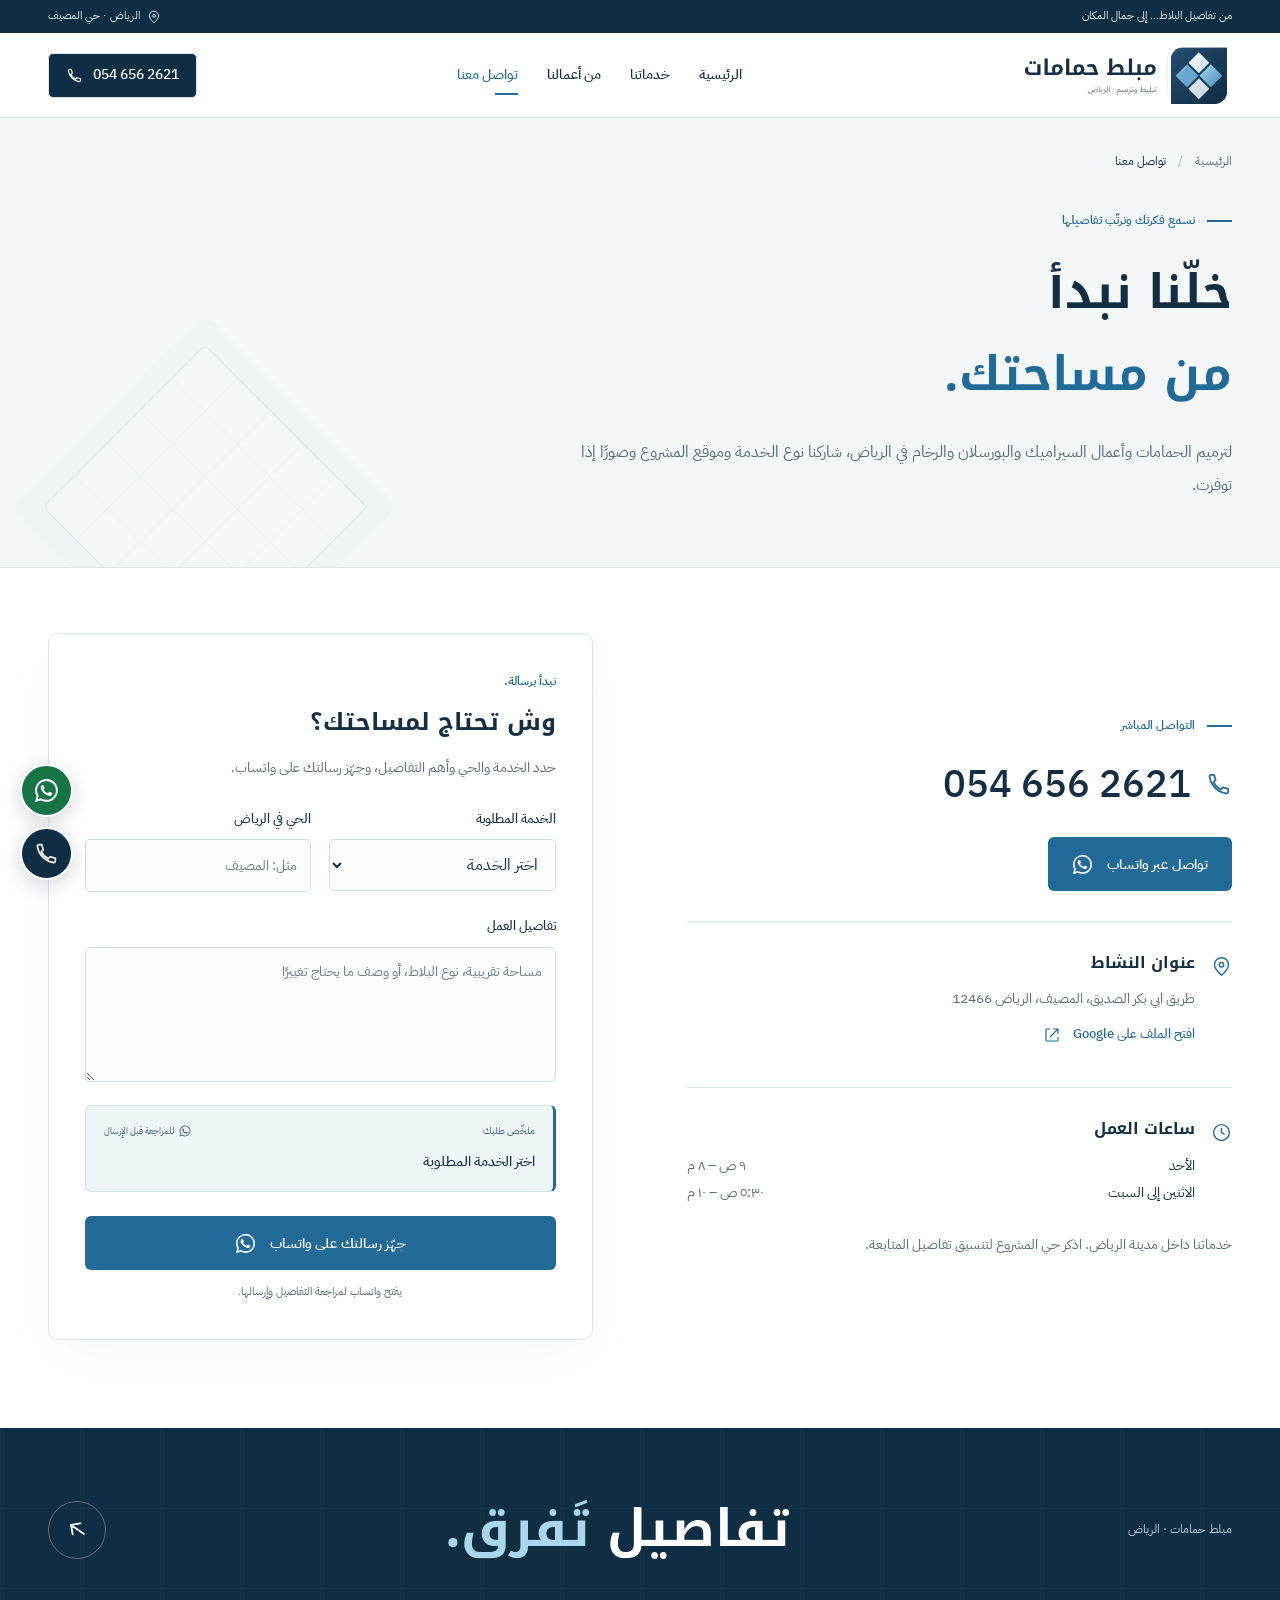
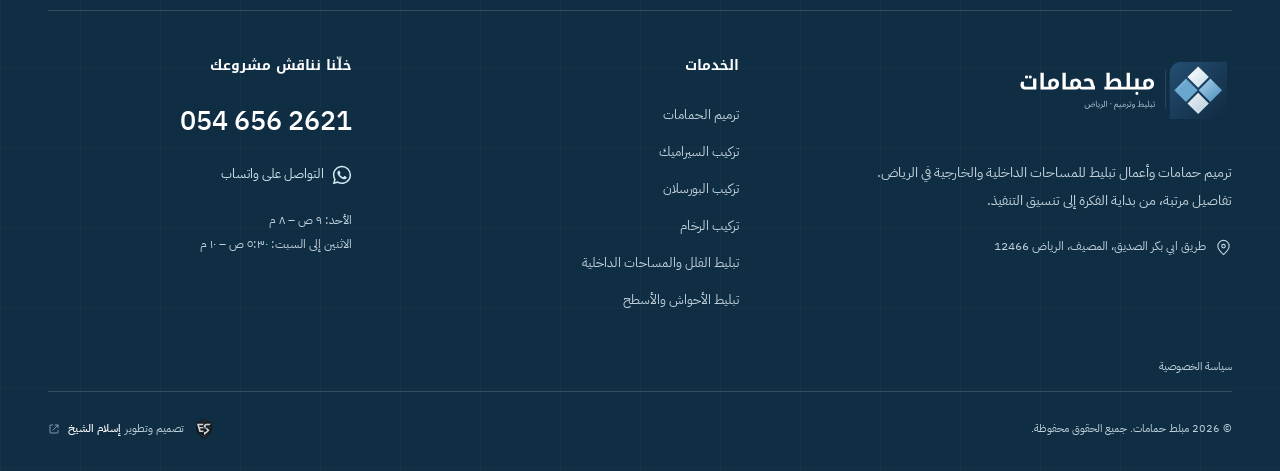
==== commit ce10bb97: "Polish the porcelain cover and coordinate the service presentation" ====
--- a/contact/index.html
+++ b/contact/index.html
@@ -1,4 +1,4 @@
 <!doctype html>
-<html lang="ar-SA" dir="rtl"><head><meta charset="utf-8"><meta name="viewport" content="width=device-width,initial-scale=1,viewport-fit=cover"><meta name="theme-color" content="#142a3e"><title>تواصل مع مبلط حمامات بالرياض | 0546562621</title><meta name="description" content="تواصل مع مبلط حمامات على 0546562621 أو واتساب. طريق ابي بكر الصديق، المصيف، الرياض 12466. تعرف على ساعات العمل وأرسل تفاصيل مشروع التبليط أو الترميم."><meta name="robots" content="index,follow,max-image-preview:large"><link rel="canonical" href="https://moblet-hamamat.vercel.app/contact/"><link rel="icon" href="../favicon.svg?v=3fd3372925" type="image/svg+xml"><link rel="apple-touch-icon" href="../assets/apple-touch-icon.png?v=3fd3372925"><link rel="manifest" href="../site.webmanifest?v=3fd3372925"><link rel="preload" href="../assets/fonts/kufi-arabic-700.woff2" as="font" type="font/woff2" crossorigin><link rel="preload" href="../assets/fonts/plex-arabic-400.woff2" as="font" type="font/woff2" crossorigin><link rel="stylesheet" href="../assets/site.css?v=3fd3372925"><link rel="stylesheet" href="../assets/studio.css?v=3fd3372925"><script src="../assets/site.js?v=3fd3372925" defer></script><meta name="creator" content="المهندس إسلام الشيخ"><meta property="og:type" content="website"><meta property="og:locale" content="ar_SA"><meta property="og:site_name" content="مبلط حمامات"><meta property="og:title" content="تواصل مع مبلط حمامات بالرياض | 0546562621"><meta property="og:description" content="تواصل مع مبلط حمامات على 0546562621 أو واتساب. طريق ابي بكر الصديق، المصيف، الرياض 12466. تعرف على ساعات العمل وأرسل تفاصيل مشروع التبليط أو الترميم."><meta property="og:url" content="https://moblet-hamamat.vercel.app/contact/"><meta property="og:image" content="https://moblet-hamamat.vercel.app/assets/social-cover-identity.jpg?v=3fd3372925"><meta property="og:image:width" content="1200"><meta property="og:image:height" content="630"><meta property="og:image:alt" content="شعار مبلط حمامات الهندسي بالأزرق والكحلي مع كتابة عربية وصور من أعمال النشاط"><meta name="twitter:card" content="summary_large_image"><meta name="twitter:title" content="تواصل مع مبلط حمامات بالرياض | 0546562621"><meta name="twitter:description" content="تواصل مع مبلط حمامات على 0546562621 أو واتساب. طريق ابي بكر الصديق، المصيف، الرياض 12466. تعرف على ساعات العمل وأرسل تفاصيل مشروع التبليط أو الترميم."><meta name="twitter:image" content="https://moblet-hamamat.vercel.app/assets/social-cover-identity.jpg?v=3fd3372925"><script type="application/ld+json">{"@context":"https://schema.org","@graph":[{"@type":"HomeAndConstructionBusiness","@id":"https://moblet-hamamat.vercel.app/#business","name":"مبلط حمامات","url":"https://moblet-hamamat.vercel.app/","telephone":"+966546562621","description":"ترميم حمامات وتركيب سيراميك وبورسلان ورخام وتبليط مساحات داخلية وخارجية في الرياض.","image":["https://moblet-hamamat.vercel.app/assets/photos/owner-04.webp","https://moblet-hamamat.vercel.app/assets/photos/owner-06.webp","https://moblet-hamamat.vercel.app/assets/photos/owner-07.webp"],"logo":"https://moblet-hamamat.vercel.app/assets/brand-symbol.svg?v=3fd3372925","address":{"@type":"PostalAddress","streetAddress":"طريق ابي بكر الصديق، المصيف","addressLocality":"الرياض","addressRegion":"منطقة الرياض","postalCode":"12466","addressCountry":"SA"},"geo":{"@type":"GeoCoordinates","latitude":24.7644144,"longitude":46.6927084},"hasMap":"https://maps.app.goo.gl/ACpRdXij8ujAnbGP6?g_st=ac","sameAs":["https://maps.app.goo.gl/ACpRdXij8ujAnbGP6?g_st=ac"],"areaServed":{"@type":"City","name":"الرياض"},"openingHoursSpecification":[{"@type":"OpeningHoursSpecification","dayOfWeek":["Monday","Tuesday","Wednesday","Thursday","Friday","Saturday"],"opens":"05:30","closes":"22:00"},{"@type":"OpeningHoursSpecification","dayOfWeek":"Sunday","opens":"09:00","closes":"20:00"}],"hasOfferCatalog":{"@type":"OfferCatalog","name":"خدمات مبلط حمامات في الرياض","itemListElement":[{"@type":"Offer","itemOffered":{"@type":"Service","@id":"https://moblet-hamamat.vercel.app/services/bathroom-renovation-riyadh/#service","name":"ترميم حمامات بالرياض","url":"https://moblet-hamamat.vercel.app/services/bathroom-renovation-riyadh/"}},{"@type":"Offer","itemOffered":{"@type":"Service","@id":"https://moblet-hamamat.vercel.app/services/ceramic-installation-riyadh/#service","name":"تركيب سيراميك بالرياض","url":"https://moblet-hamamat.vercel.app/services/ceramic-installation-riyadh/"}},{"@type":"Offer","itemOffered":{"@type":"Service","@id":"https://moblet-hamamat.vercel.app/services/porcelain-installation-riyadh/#service","name":"تركيب بورسلان بالرياض","url":"https://moblet-hamamat.vercel.app/services/porcelain-installation-riyadh/"}},{"@type":"Offer","itemOffered":{"@type":"Service","@id":"https://moblet-hamamat.vercel.app/services/marble-installation-riyadh/#service","name":"تركيب رخام بالرياض","url":"https://moblet-hamamat.vercel.app/services/marble-installation-riyadh/"}},{"@type":"Offer","itemOffered":{"@type":"Service","@id":"https://moblet-hamamat.vercel.app/services/villa-floor-tiling-riyadh/#service","name":"تبليط فلل وأرضيات بالرياض","url":"https://moblet-hamamat.vercel.app/services/villa-floor-tiling-riyadh/"}},{"@type":"Offer","itemOffered":{"@type":"Service","@id":"https://moblet-hamamat.vercel.app/services/outdoor-courtyard-tiling-riyadh/#service","name":"تبليط أحواش وأسطح بالرياض","url":"https://moblet-hamamat.vercel.app/services/outdoor-courtyard-tiling-riyadh/"}}]}},{"@type":"WebSite","@id":"https://moblet-hamamat.vercel.app/#website","url":"https://moblet-hamamat.vercel.app/","name":"مبلط حمامات","inLanguage":"ar-SA","publisher":{"@id":"https://moblet-hamamat.vercel.app/#business"},"creator":{"@id":"https://www.eslam-elshikh.com/#person"}},{"@type":"Person","@id":"https://www.eslam-elshikh.com/#person","name":"إسلام الشيخ","url":"https://www.eslam-elshikh.com/"},{"@type":"WebPage","@id":"https://moblet-hamamat.vercel.app/contact/#webpage","url":"https://moblet-hamamat.vercel.app/contact/","name":"تواصل مع مبلط حمامات بالرياض | 0546562621","description":"تواصل مع مبلط حمامات على 0546562621 أو واتساب. طريق ابي بكر الصديق، المصيف، الرياض 12466. تعرف على ساعات العمل وأرسل تفاصيل مشروع التبليط أو الترميم.","inLanguage":"ar-SA","isPartOf":{"@id":"https://moblet-hamamat.vercel.app/#website"},"about":{"@id":"https://moblet-hamamat.vercel.app/#business"},"primaryImageOfPage":{"@type":"ImageObject","url":"https://moblet-hamamat.vercel.app/assets/photos/owner-06.webp"},"breadcrumb":{"@id":"https://moblet-hamamat.vercel.app/contact/#breadcrumbs"}},{"@type":"BreadcrumbList","@id":"https://moblet-hamamat.vercel.app/contact/#breadcrumbs","itemListElement":[{"@type":"ListItem","position":1,"name":"الرئيسية","item":"https://moblet-hamamat.vercel.app/"},{"@type":"ListItem","position":2,"name":"تواصل معنا","item":"https://moblet-hamamat.vercel.app/contact/"}]}]}</script></head><body data-page="contact"><svg class="sprite" xmlns="http://www.w3.org/2000/svg" aria-hidden="true"><symbol id="i-arrow" viewBox="0 0 24 24"><path d="M19 12H5m0 0 6-6m-6 6 6 6"/></symbol><symbol id="i-external" viewBox="0 0 24 24"><path d="M14 4h6v6m0-6L10 14M9 4H5a1 1 0 0 0-1 1v14a1 1 0 0 0 1 1h14a1 1 0 0 0 1-1v-4"/></symbol><symbol id="i-phone" viewBox="0 0 24 24"><path d="M20.5 16.5v2.7a1.5 1.5 0 0 1-1.7 1.5A18.4 18.4 0 0 1 3.3 5.2 1.5 1.5 0 0 1 4.8 3.5h2.7l1.4 5-2 1.8a15 15 0 0 0 6.8 6.8l1.8-2 5 1.4Z"/></symbol><symbol id="i-whatsapp" viewBox="0 0 24 24"><path transform="translate(1 1) scale(1.375)" fill="currentColor" stroke="none" d="M13.601 2.326A7.85 7.85 0 0 0 7.994 0C3.627 0 .068 3.558.064 7.926c0 1.399.366 2.76 1.057 3.965L0 16l4.204-1.102a7.9 7.9 0 0 0 3.79.965h.004c4.368 0 7.926-3.558 7.93-7.93A7.9 7.9 0 0 0 13.6 2.326zM7.994 14.521a6.6 6.6 0 0 1-3.356-.92l-.24-.144-2.494.654.666-2.433-.156-.251a6.56 6.56 0 0 1-1.007-3.505c0-3.626 2.957-6.584 6.591-6.584a6.56 6.56 0 0 1 4.66 1.931 6.56 6.56 0 0 1 1.928 4.66c-.004 3.639-2.961 6.592-6.592 6.592m3.615-4.934c-.197-.099-1.17-.578-1.353-.646-.182-.065-.315-.099-.445.099-.133.197-.513.646-.627.775-.114.133-.232.148-.43.05-.197-.1-.836-.308-1.592-.985-.59-.525-.985-1.175-1.103-1.372-.114-.198-.011-.304.088-.403.087-.088.197-.232.296-.346.1-.114.133-.198.198-.33.065-.134.034-.248-.015-.347-.05-.099-.445-1.076-.612-1.47-.16-.389-.323-.335-.445-.34-.114-.007-.247-.007-.38-.007a.73.73 0 0 0-.529.247c-.182.198-.691.677-.691 1.654s.71 1.916.81 2.049c.098.133 1.394 2.132 3.383 2.992.47.205.84.326 1.129.418.475.152.904.129 1.246.08.38-.058 1.171-.48 1.338-.943.164-.464.164-.86.114-.943-.049-.084-.182-.133-.38-.232"/></symbol><symbol id="i-grid" viewBox="0 0 24 24"><rect x="3" y="3" width="18" height="18" rx="2"/><path d="M3 12h18M12 3v18"/><path class="icon-accent" d="M4 4h7v7H4z" stroke="none"/></symbol><symbol id="i-bath" viewBox="0 0 24 24"><path d="M4 10V5a2 2 0 0 1 4 0v1m-6 5h20M4 11l1 6a3 3 0 0 0 3 2h8a3 3 0 0 0 3-2l1-6M7 19v2m10-2v2"/><path class="icon-accent" d="M6 12h12l-.5 3.5h-11z" stroke="none"/></symbol><symbol id="i-layers" viewBox="0 0 24 24"><path d="m12 3 9 5-9 5-9-5 9-5Zm-9 9 9 5 9-5M3 16l9 5 9-5"/><path class="icon-accent" d="m12 4.5 6.3 3.5-6.3 3.5L5.7 8z" stroke="none"/></symbol><symbol id="i-stone" viewBox="0 0 24 24"><rect x="3" y="3" width="18" height="18" rx="2"/><path d="m6 3 6 6-3 6 5 6m-2-12 5-2 4 4M9 15l-6 2"/><path class="icon-accent" d="m4 4 6 5-2 6-4 1z" stroke="none"/></symbol><symbol id="i-home" viewBox="0 0 24 24"><path d="m3 10 9-7 9 7M5 9v12h14V9M5 15h14m-9 0v6m5-6v6"/><path class="icon-accent" d="M6 16h3v4H6zm10 0h2v4h-2z" stroke="none"/></symbol><symbol id="i-sun" viewBox="0 0 24 24"><circle cx="15.5" cy="6.5" r="2.5"/><path d="M15.5 1v1m0 9v1M10 6.5H9m13 0h-1m-9.4-3.9-.7-.7m8.5 8.5.7.7m-1.4-8.5.7-.7M2 21l4-7h12l4 7H2Zm2-3h16M10 14l-1 7m5-7 1 7"/></symbol><symbol id="i-pin" viewBox="0 0 24 24"><path d="M20 10c0 5-8 12-8 12S4 15 4 10a8 8 0 1 1 16 0Z"/><circle cx="12" cy="10" r="2.5"/></symbol><symbol id="i-check" viewBox="0 0 24 24"><path d="m5 12 4 4L19 6"/></symbol><symbol id="i-clock" viewBox="0 0 24 24"><circle cx="12" cy="12" r="9"/><path d="M12 7v5l3 2"/></symbol><symbol id="i-zoom" viewBox="0 0 24 24"><circle cx="10" cy="10" r="6"/><path d="m15 15 6 6M10 7v6m-3-3h6"/></symbol><symbol id="i-close" viewBox="0 0 24 24"><path d="m6 6 12 12M6 18 18 6"/></symbol><symbol id="i-menu" viewBox="0 0 24 24"><path d="M4 7h16M4 12h16M4 17h16"/></symbol><symbol id="i-spark" viewBox="0 0 24 24"><path d="m12 2 2.7 7.3L22 12l-7.3 2.7L12 22l-2.7-7.3L2 12l7.3-2.7L12 2Z"/></symbol></svg><a class="skip" href="#main">انتقل إلى المحتوى</a>
+<html lang="ar-SA" dir="rtl"><head><meta charset="utf-8"><meta name="viewport" content="width=device-width,initial-scale=1,viewport-fit=cover"><meta name="theme-color" content="#142a3e"><title>تواصل مع مبلط حمامات بالرياض | 0546562621</title><meta name="description" content="تواصل مع مبلط حمامات على 0546562621 أو واتساب. طريق ابي بكر الصديق، المصيف، الرياض 12466. تعرف على ساعات العمل وأرسل تفاصيل مشروع التبليط أو الترميم."><meta name="robots" content="index,follow,max-image-preview:large"><link rel="canonical" href="https://moblet-hamamat.vercel.app/contact/"><link rel="icon" href="../favicon.svg?v=89d1dd40b0" type="image/svg+xml"><link rel="apple-touch-icon" href="../assets/apple-touch-icon.png?v=89d1dd40b0"><link rel="manifest" href="../site.webmanifest?v=89d1dd40b0"><link rel="preload" href="../assets/fonts/kufi-arabic-700.woff2" as="font" type="font/woff2" crossorigin><link rel="preload" href="../assets/fonts/plex-arabic-400.woff2" as="font" type="font/woff2" crossorigin><link rel="stylesheet" href="../assets/site.css?v=89d1dd40b0"><link rel="stylesheet" href="../assets/studio.css?v=89d1dd40b0"><script src="../assets/site.js?v=89d1dd40b0" defer></script><meta name="creator" content="المهندس إسلام الشيخ"><meta property="og:type" content="website"><meta property="og:locale" content="ar_SA"><meta property="og:site_name" content="مبلط حمامات"><meta property="og:title" content="تواصل مع مبلط حمامات بالرياض | 0546562621"><meta property="og:description" content="تواصل مع مبلط حمامات على 0546562621 أو واتساب. طريق ابي بكر الصديق، المصيف، الرياض 12466. تعرف على ساعات العمل وأرسل تفاصيل مشروع التبليط أو الترميم."><meta property="og:url" content="https://moblet-hamamat.vercel.app/contact/"><meta property="og:image" content="https://moblet-hamamat.vercel.app/assets/social-cover-identity.jpg?v=89d1dd40b0"><meta property="og:image:width" content="1200"><meta property="og:image:height" content="630"><meta property="og:image:alt" content="شعار مبلط حمامات الهندسي بالأزرق والكحلي مع كتابة عربية وصور من أعمال النشاط"><meta name="twitter:card" content="summary_large_image"><meta name="twitter:title" content="تواصل مع مبلط حمامات بالرياض | 0546562621"><meta name="twitter:description" content="تواصل مع مبلط حمامات على 0546562621 أو واتساب. طريق ابي بكر الصديق، المصيف، الرياض 12466. تعرف على ساعات العمل وأرسل تفاصيل مشروع التبليط أو الترميم."><meta name="twitter:image" content="https://moblet-hamamat.vercel.app/assets/social-cover-identity.jpg?v=89d1dd40b0"><script type="application/ld+json">{"@context":"https://schema.org","@graph":[{"@type":"HomeAndConstructionBusiness","@id":"https://moblet-hamamat.vercel.app/#business","name":"مبلط حمامات","url":"https://moblet-hamamat.vercel.app/","telephone":"+966546562621","description":"ترميم حمامات وتركيب سيراميك وبورسلان ورخام وتبليط مساحات داخلية وخارجية في الرياض.","image":["https://moblet-hamamat.vercel.app/assets/photos/owner-04.webp","https://moblet-hamamat.vercel.app/assets/photos/owner-06.webp","https://moblet-hamamat.vercel.app/assets/photos/owner-07.webp"],"logo":"https://moblet-hamamat.vercel.app/assets/brand-symbol.svg?v=89d1dd40b0","address":{"@type":"PostalAddress","streetAddress":"طريق ابي بكر الصديق، المصيف","addressLocality":"الرياض","addressRegion":"منطقة الرياض","postalCode":"12466","addressCountry":"SA"},"geo":{"@type":"GeoCoordinates","latitude":24.7644144,"longitude":46.6927084},"hasMap":"https://maps.app.goo.gl/ACpRdXij8ujAnbGP6?g_st=ac","sameAs":["https://maps.app.goo.gl/ACpRdXij8ujAnbGP6?g_st=ac"],"areaServed":{"@type":"City","name":"الرياض"},"openingHoursSpecification":[{"@type":"OpeningHoursSpecification","dayOfWeek":["Monday","Tuesday","Wednesday","Thursday","Friday","Saturday"],"opens":"05:30","closes":"22:00"},{"@type":"OpeningHoursSpecification","dayOfWeek":"Sunday","opens":"09:00","closes":"20:00"}],"hasOfferCatalog":{"@type":"OfferCatalog","name":"خدمات مبلط حمامات في الرياض","itemListElement":[{"@type":"Offer","itemOffered":{"@type":"Service","@id":"https://moblet-hamamat.vercel.app/services/bathroom-renovation-riyadh/#service","name":"ترميم حمامات بالرياض","url":"https://moblet-hamamat.vercel.app/services/bathroom-renovation-riyadh/"}},{"@type":"Offer","itemOffered":{"@type":"Service","@id":"https://moblet-hamamat.vercel.app/services/ceramic-installation-riyadh/#service","name":"تركيب سيراميك بالرياض","url":"https://moblet-hamamat.vercel.app/services/ceramic-installation-riyadh/"}},{"@type":"Offer","itemOffered":{"@type":"Service","@id":"https://moblet-hamamat.vercel.app/services/porcelain-installation-riyadh/#service","name":"تركيب بورسلان بالرياض","url":"https://moblet-hamamat.vercel.app/services/porcelain-installation-riyadh/"}},{"@type":"Offer","itemOffered":{"@type":"Service","@id":"https://moblet-hamamat.vercel.app/services/marble-installation-riyadh/#service","name":"تركيب رخام بالرياض","url":"https://moblet-hamamat.vercel.app/services/marble-installation-riyadh/"}},{"@type":"Offer","itemOffered":{"@type":"Service","@id":"https://moblet-hamamat.vercel.app/services/villa-floor-tiling-riyadh/#service","name":"تبليط فلل وأرضيات بالرياض","url":"https://moblet-hamamat.vercel.app/services/villa-floor-tiling-riyadh/"}},{"@type":"Offer","itemOffered":{"@type":"Service","@id":"https://moblet-hamamat.vercel.app/services/outdoor-courtyard-tiling-riyadh/#service","name":"تبليط أحواش وأسطح بالرياض","url":"https://moblet-hamamat.vercel.app/services/outdoor-courtyard-tiling-riyadh/"}}]}},{"@type":"WebSite","@id":"https://moblet-hamamat.vercel.app/#website","url":"https://moblet-hamamat.vercel.app/","name":"مبلط حمامات","inLanguage":"ar-SA","publisher":{"@id":"https://moblet-hamamat.vercel.app/#business"},"creator":{"@id":"https://www.eslam-elshikh.com/#person"}},{"@type":"Person","@id":"https://www.eslam-elshikh.com/#person","name":"إسلام الشيخ","url":"https://www.eslam-elshikh.com/"},{"@type":"WebPage","@id":"https://moblet-hamamat.vercel.app/contact/#webpage","url":"https://moblet-hamamat.vercel.app/contact/","name":"تواصل مع مبلط حمامات بالرياض | 0546562621","description":"تواصل مع مبلط حمامات على 0546562621 أو واتساب. طريق ابي بكر الصديق، المصيف، الرياض 12466. تعرف على ساعات العمل وأرسل تفاصيل مشروع التبليط أو الترميم.","inLanguage":"ar-SA","isPartOf":{"@id":"https://moblet-hamamat.vercel.app/#website"},"about":{"@id":"https://moblet-hamamat.vercel.app/#business"},"primaryImageOfPage":{"@type":"ImageObject","url":"https://moblet-hamamat.vercel.app/assets/photos/owner-06.webp"},"breadcrumb":{"@id":"https://moblet-hamamat.vercel.app/contact/#breadcrumbs"}},{"@type":"BreadcrumbList","@id":"https://moblet-hamamat.vercel.app/contact/#breadcrumbs","itemListElement":[{"@type":"ListItem","position":1,"name":"الرئيسية","item":"https://moblet-hamamat.vercel.app/"},{"@type":"ListItem","position":2,"name":"تواصل معنا","item":"https://moblet-hamamat.vercel.app/contact/"}]}]}</script></head><body data-page="contact"><svg class="sprite" xmlns="http://www.w3.org/2000/svg" aria-hidden="true"><symbol id="i-arrow" viewBox="0 0 24 24"><path d="M19 12H5m0 0 6-6m-6 6 6 6"/></symbol><symbol id="i-external" viewBox="0 0 24 24"><path d="M14 4h6v6m0-6L10 14M9 4H5a1 1 0 0 0-1 1v14a1 1 0 0 0 1 1h14a1 1 0 0 0 1-1v-4"/></symbol><symbol id="i-phone" viewBox="0 0 24 24"><path d="M20.5 16.5v2.7a1.5 1.5 0 0 1-1.7 1.5A18.4 18.4 0 0 1 3.3 5.2 1.5 1.5 0 0 1 4.8 3.5h2.7l1.4 5-2 1.8a15 15 0 0 0 6.8 6.8l1.8-2 5 1.4Z"/></symbol><symbol id="i-whatsapp" viewBox="0 0 24 24"><path transform="translate(1 1) scale(1.375)" fill="currentColor" stroke="none" d="M13.601 2.326A7.85 7.85 0 0 0 7.994 0C3.627 0 .068 3.558.064 7.926c0 1.399.366 2.76 1.057 3.965L0 16l4.204-1.102a7.9 7.9 0 0 0 3.79.965h.004c4.368 0 7.926-3.558 7.93-7.93A7.9 7.9 0 0 0 13.6 2.326zM7.994 14.521a6.6 6.6 0 0 1-3.356-.92l-.24-.144-2.494.654.666-2.433-.156-.251a6.56 6.56 0 0 1-1.007-3.505c0-3.626 2.957-6.584 6.591-6.584a6.56 6.56 0 0 1 4.66 1.931 6.56 6.56 0 0 1 1.928 4.66c-.004 3.639-2.961 6.592-6.592 6.592m3.615-4.934c-.197-.099-1.17-.578-1.353-.646-.182-.065-.315-.099-.445.099-.133.197-.513.646-.627.775-.114.133-.232.148-.43.05-.197-.1-.836-.308-1.592-.985-.59-.525-.985-1.175-1.103-1.372-.114-.198-.011-.304.088-.403.087-.088.197-.232.296-.346.1-.114.133-.198.198-.33.065-.134.034-.248-.015-.347-.05-.099-.445-1.076-.612-1.47-.16-.389-.323-.335-.445-.34-.114-.007-.247-.007-.38-.007a.73.73 0 0 0-.529.247c-.182.198-.691.677-.691 1.654s.71 1.916.81 2.049c.098.133 1.394 2.132 3.383 2.992.47.205.84.326 1.129.418.475.152.904.129 1.246.08.38-.058 1.171-.48 1.338-.943.164-.464.164-.86.114-.943-.049-.084-.182-.133-.38-.232"/></symbol><symbol id="i-grid" viewBox="0 0 24 24"><rect x="3" y="3" width="18" height="18" rx="2"/><path d="M3 12h18M12 3v18"/><path class="icon-accent" d="M4 4h7v7H4z" stroke="none"/></symbol><symbol id="i-bath" viewBox="0 0 24 24"><path d="M4 10V5a2 2 0 0 1 4 0v1m-6 5h20M4 11l1 6a3 3 0 0 0 3 2h8a3 3 0 0 0 3-2l1-6M7 19v2m10-2v2"/><path class="icon-accent" d="M6 12h12l-.5 3.5h-11z" stroke="none"/></symbol><symbol id="i-layers" viewBox="0 0 24 24"><path d="m12 3 9 5-9 5-9-5 9-5Zm-9 9 9 5 9-5M3 16l9 5 9-5"/><path class="icon-accent" d="m12 4.5 6.3 3.5-6.3 3.5L5.7 8z" stroke="none"/></symbol><symbol id="i-stone" viewBox="0 0 24 24"><rect x="3" y="3" width="18" height="18" rx="2"/><path d="m6 3 6 6-3 6 5 6m-2-12 5-2 4 4M9 15l-6 2"/><path class="icon-accent" d="m4 4 6 5-2 6-4 1z" stroke="none"/></symbol><symbol id="i-home" viewBox="0 0 24 24"><path d="m3 10 9-7 9 7M5 9v12h14V9M5 15h14m-9 0v6m5-6v6"/><path class="icon-accent" d="M6 16h3v4H6zm10 0h2v4h-2z" stroke="none"/></symbol><symbol id="i-sun" viewBox="0 0 24 24"><circle cx="15.5" cy="6.5" r="2.5"/><path d="M15.5 1v1m0 9v1M10 6.5H9m13 0h-1m-9.4-3.9-.7-.7m8.5 8.5.7.7m-1.4-8.5.7-.7M2 21l4-7h12l4 7H2Zm2-3h16M10 14l-1 7m5-7 1 7"/></symbol><symbol id="i-pin" viewBox="0 0 24 24"><path d="M20 10c0 5-8 12-8 12S4 15 4 10a8 8 0 1 1 16 0Z"/><circle cx="12" cy="10" r="2.5"/></symbol><symbol id="i-check" viewBox="0 0 24 24"><path d="m5 12 4 4L19 6"/></symbol><symbol id="i-clock" viewBox="0 0 24 24"><circle cx="12" cy="12" r="9"/><path d="M12 7v5l3 2"/></symbol><symbol id="i-zoom" viewBox="0 0 24 24"><circle cx="10" cy="10" r="6"/><path d="m15 15 6 6M10 7v6m-3-3h6"/></symbol><symbol id="i-close" viewBox="0 0 24 24"><path d="m6 6 12 12M6 18 18 6"/></symbol><symbol id="i-menu" viewBox="0 0 24 24"><path d="M4 7h16M4 12h16M4 17h16"/></symbol><symbol id="i-spark" viewBox="0 0 24 24"><path d="m12 2 2.7 7.3L22 12l-7.3 2.7L12 22l-2.7-7.3L2 12l7.3-2.7L12 2Z"/></symbol></svg><a class="skip" href="#main">انتقل إلى المحتوى</a>
     <div class="topbar"><div class="container topbar-inner"><span>من تفاصيل البلاط… إلى جمال المكان</span><a href="https://maps.app.goo.gl/ACpRdXij8ujAnbGP6?g_st=ac" target="_blank" rel="noopener noreferrer"><svg class="icon" viewBox="0 0 24 24" aria-hidden="true"><use href="#i-pin"/></svg>الرياض · حي المصيف</a></div></div>
-    <header class="header"><div class="container header-inner"><a href="../" class="brand" aria-label="مبلط حمامات، الرئيسية"><img class="brand-lockup" src="../assets/brand-lockup.svg?v=3fd3372925" alt="مبلط حمامات — تبليط وترميم في الرياض" width="340" height="106"></a><nav class="desktop-nav" aria-label="التنقل الرئيسي"><a href="../">الرئيسية</a><a href="../services/">خدماتنا</a><a href="../projects/">من أعمالنا</a><a href="../contact/" aria-current="page">تواصل معنا</a></nav><a class="header-phone" href="tel:+966546562621"><svg class="icon" viewBox="0 0 24 24" aria-hidden="true"><use href="#i-phone"/></svg><bdi>054 656 2621</bdi></a><details class="mobile-nav"><summary aria-label="فتح قائمة التنقل"><svg class="icon" viewBox="0 0 24 24" aria-hidden="true"><use href="#i-menu"/></svg></summary><nav aria-label="تنقل الجوال"><a href="../">الرئيسية</a><a href="../services/">خدماتنا</a><a href="../projects/">من أعمالنا</a><a href="../contact/" aria-current="page">تواصل معنا</a><a href="tel:+966546562621">اتصل بنا <bdi>054 656 2621</bdi></a></nav></details></div></header><main id="main"><section class="page-hero"><div class="container"><nav class="breadcrumbs" aria-label="مسار التنقل"><a href="../">الرئيسية</a><span aria-hidden="true">/</span><span aria-current="page">تواصل معنا</span></nav><span class="eyebrow">نسمع فكرتك ونرتّب تفاصيلها</span><h1>خلّنا نبدأ<br><em>من مساحتك.</em></h1><p>لترميم الحمامات وأعمال السيراميك والبورسلان والرخام في الرياض، شاركنا نوع الخدمة وموقع المشروع وصورًا إذا توفرت.</p></div></section><section class="section contact-page"><div class="container contact-grid"><div><div class="contact-info-card"><span class="eyebrow">التواصل المباشر</span><a class="contact-number" href="tel:+966546562621"><svg class="icon" viewBox="0 0 24 24" aria-hidden="true"><use href="#i-phone"/></svg><bdi>054 656 2621</bdi></a><a class="btn btn-primary" href="https://wa.me/966546562621" target="_blank" rel="noopener noreferrer">تواصل عبر واتساب<svg class="icon" viewBox="0 0 24 24" aria-hidden="true"><use href="#i-whatsapp"/></svg></a><div class="contact-info-line"><svg class="icon" viewBox="0 0 24 24" aria-hidden="true"><use href="#i-pin"/></svg><div><h2>عنوان النشاط</h2><p>طريق ابي بكر الصديق، المصيف، الرياض 12466</p><a class="text-link" href="https://maps.app.goo.gl/ACpRdXij8ujAnbGP6?g_st=ac" target="_blank" rel="noopener noreferrer">افتح الملف على Google <svg class="icon" viewBox="0 0 24 24" aria-hidden="true"><use href="#i-external"/></svg></a></div></div><div class="contact-info-line"><svg class="icon" viewBox="0 0 24 24" aria-hidden="true"><use href="#i-clock"/></svg><div><h2>ساعات العمل</h2><dl class="hours-list"><div><dt>الأحد</dt><dd>٩ ص – ٨ م</dd></div><div><dt>الاثنين إلى السبت</dt><dd>٥:٣٠ ص – ١٠ م</dd></div></dl></div></div><p>خدماتنا داخل مدينة الرياض. اذكر حي المشروع لتنسيق تفاصيل المتابعة.</p></div></div><form id="request-form" class="request-form"><span class="form-kicker">نبدأ برسالة.</span><h2>وش تحتاج لمساحتك؟</h2><p>حدد الخدمة والحي وأهم التفاصيل، وجهّز رسالتك على واتساب.</p><div class="form-grid"><div class="field"><label for="service">الخدمة المطلوبة</label><select id="service" name="service" required><option value="">اختر الخدمة</option><option>ترميم الحمامات</option><option>تركيب السيراميك</option><option>تركيب البورسلان</option><option>تركيب الرخام</option><option>تبليط الفلل والمساحات الداخلية</option><option>تبليط الأحواش والأسطح</option><option>خدمة أخرى</option></select></div><div class="field"><label for="district">الحي في الرياض</label><input id="district" name="district" maxlength="80" autocomplete="address-level3" placeholder="مثل: المصيف"></div><div class="field field-wide"><label for="project-details">تفاصيل العمل</label><textarea id="project-details" name="details" maxlength="1200" rows="4" placeholder="مساحة تقريبية، نوع البلاط، أو وصف ما يحتاج تغييرًا"></textarea></div></div><div class="request-preview" hidden><div><span>ملخّص طلبك</span><span><svg class="icon" viewBox="0 0 24 24" aria-hidden="true"><use href="#i-whatsapp"/></svg>للمراجعة قبل الإرسال</span></div><p data-request-service>اختر الخدمة المطلوبة</p><p data-request-district hidden></p><p data-request-details hidden></p></div><button class="btn btn-primary" type="submit">جهّز رسالتك على واتساب <svg class="icon" viewBox="0 0 24 24" aria-hidden="true"><use href="#i-whatsapp"/></svg></button><p class="form-hint">يفتح واتساب لمراجعة التفاصيل وإرسالها.</p><p class="form-status" role="status" aria-live="polite"></p></form></div></section></main><footer class="footer"><div class="container"><div class="footer-slogan"><span>مبلط حمامات · الرياض</span><p>تفاصيل <em>تَفرق.</em></p><a href="../contact/" class="footer-start" aria-label="ابدأ مشروعك، تواصل معنا"><svg class="icon" viewBox="0 0 24 24" aria-hidden="true"><use href="#i-arrow"/></svg></a></div><div class="footer-grid"><div class="footer-about"><a class="brand" href="../"><img class="brand-lockup" src="../assets/brand-lockup-inverse.svg?v=3fd3372925" alt="مبلط حمامات — تبليط وترميم في الرياض" width="340" height="106"></a><p>ترميم حمامات وأعمال تبليط للمساحات الداخلية والخارجية في الرياض. تفاصيل مرتبة، من بداية الفكرة إلى تنسيق التنفيذ.</p><a class="footer-map" href="https://maps.app.goo.gl/ACpRdXij8ujAnbGP6?g_st=ac" target="_blank" rel="noopener noreferrer"><svg class="icon" viewBox="0 0 24 24" aria-hidden="true"><use href="#i-pin"/></svg>طريق ابي بكر الصديق، المصيف، الرياض 12466</a></div><div><h2>الخدمات</h2><div class="footer-links"><a href="../services/bathroom-renovation-riyadh/">ترميم الحمامات</a><a href="../services/ceramic-installation-riyadh/">تركيب السيراميك</a><a href="../services/porcelain-installation-riyadh/">تركيب البورسلان</a><a href="../services/marble-installation-riyadh/">تركيب الرخام</a><a href="../services/villa-floor-tiling-riyadh/">تبليط الفلل والمساحات الداخلية</a><a href="../services/outdoor-courtyard-tiling-riyadh/">تبليط الأحواش والأسطح</a></div></div><div><h2>خلّنا نناقش مشروعك</h2><a class="footer-number" href="tel:+966546562621"><bdi>054 656 2621</bdi></a><a class="footer-wa" href="https://wa.me/966546562621" target="_blank" rel="noopener noreferrer"><svg class="icon" viewBox="0 0 24 24" aria-hidden="true"><use href="#i-whatsapp"/></svg>التواصل على واتساب</a><p class="footer-hours">الأحد: ٩ ص – ٨ م<br>الاثنين إلى السبت: ٥:٣٠ ص – ١٠ م</p></div></div><a class="footer-privacy" href="../privacy/">سياسة الخصوصية</a><div class="footer-bottom"><p>© 2026 مبلط حمامات<span class="rights-long">. جميع الحقوق محفوظة.</span></p><a class="developer" data-eslam-signature="v1" href="https://www.eslam-elshikh.com/" target="_blank" rel="noopener noreferrer" aria-label="تصميم وتطوير المهندس إسلام الشيخ، يفتح في تبويب جديد"><img src="../assets/developer.webp" width="32" height="32" alt="" loading="lazy"><span>تصميم وتطوير <strong>إسلام الشيخ</strong></span><svg class="icon" viewBox="0 0 24 24" aria-hidden="true"><use href="#i-external"/></svg></a></div></div></footer><div class="floating-contact" role="group" aria-label="التواصل السريع"><a class="float-wa" href="https://wa.me/966546562621" target="_blank" rel="noopener noreferrer" aria-label="تواصل عبر واتساب"><svg class="icon" viewBox="0 0 24 24" aria-hidden="true"><use href="#i-whatsapp"/></svg><span class="float-label" aria-hidden="true">واتساب</span></a><a class="float-phone" href="tel:+966546562621" aria-label="اتصل على 0546562621"><svg class="icon" viewBox="0 0 24 24" aria-hidden="true"><use href="#i-phone"/></svg><span class="float-label" aria-hidden="true">اتصال</span></a></div><dialog class="lightbox" aria-labelledby="lightbox-caption"><button class="lightbox-close" type="button" aria-label="إغلاق الصورة"><svg class="icon" viewBox="0 0 24 24" aria-hidden="true"><use href="#i-close"/></svg></button><figure><img width="960" height="1280" alt=""><figcaption class="lightbox-toolbar"><button type="button" class="lightbox-prev" aria-label="الصورة السابقة"><svg class="icon" viewBox="0 0 24 24" aria-hidden="true"><use href="#i-arrow"/></svg></button><div><p id="lightbox-caption"></p><span class="lightbox-position" role="status" aria-live="polite"></span></div><button type="button" class="lightbox-next" aria-label="الصورة التالية"><svg class="icon" viewBox="0 0 24 24" aria-hidden="true"><use href="#i-arrow"/></svg></button></figcaption></figure></dialog></body></html>+    <header class="header"><div class="container header-inner"><a href="../" class="brand" aria-label="مبلط حمامات، الرئيسية"><img class="brand-lockup" src="../assets/brand-lockup.svg?v=89d1dd40b0" alt="مبلط حمامات — تبليط وترميم في الرياض" width="340" height="106"></a><nav class="desktop-nav" aria-label="التنقل الرئيسي"><a href="../">الرئيسية</a><a href="../services/">خدماتنا</a><a href="../projects/">من أعمالنا</a><a href="../contact/" aria-current="page">تواصل معنا</a></nav><a class="header-phone" href="tel:+966546562621"><svg class="icon" viewBox="0 0 24 24" aria-hidden="true"><use href="#i-phone"/></svg><bdi>054 656 2621</bdi></a><details class="mobile-nav"><summary aria-label="فتح قائمة التنقل"><svg class="icon" viewBox="0 0 24 24" aria-hidden="true"><use href="#i-menu"/></svg></summary><nav aria-label="تنقل الجوال"><a href="../">الرئيسية</a><a href="../services/">خدماتنا</a><a href="../projects/">من أعمالنا</a><a href="../contact/" aria-current="page">تواصل معنا</a><a href="tel:+966546562621">اتصل بنا <bdi>054 656 2621</bdi></a></nav></details></div></header><main id="main"><section class="page-hero"><div class="container"><nav class="breadcrumbs" aria-label="مسار التنقل"><a href="../">الرئيسية</a><span aria-hidden="true">/</span><span aria-current="page">تواصل معنا</span></nav><span class="eyebrow">نسمع فكرتك ونرتّب تفاصيلها</span><h1>خلّنا نبدأ<br><em>من مساحتك.</em></h1><p>لترميم الحمامات وأعمال السيراميك والبورسلان والرخام في الرياض، شاركنا نوع الخدمة وموقع المشروع وصورًا إذا توفرت.</p></div></section><section class="section contact-page"><div class="container contact-grid"><div><div class="contact-info-card"><span class="eyebrow">التواصل المباشر</span><a class="contact-number" href="tel:+966546562621"><svg class="icon" viewBox="0 0 24 24" aria-hidden="true"><use href="#i-phone"/></svg><bdi>054 656 2621</bdi></a><a class="btn btn-primary" href="https://wa.me/966546562621" target="_blank" rel="noopener noreferrer">تواصل عبر واتساب<svg class="icon" viewBox="0 0 24 24" aria-hidden="true"><use href="#i-whatsapp"/></svg></a><div class="contact-info-line"><svg class="icon" viewBox="0 0 24 24" aria-hidden="true"><use href="#i-pin"/></svg><div><h2>عنوان النشاط</h2><p>طريق ابي بكر الصديق، المصيف، الرياض 12466</p><a class="text-link" href="https://maps.app.goo.gl/ACpRdXij8ujAnbGP6?g_st=ac" target="_blank" rel="noopener noreferrer">افتح الملف على Google <svg class="icon" viewBox="0 0 24 24" aria-hidden="true"><use href="#i-external"/></svg></a></div></div><div class="contact-info-line"><svg class="icon" viewBox="0 0 24 24" aria-hidden="true"><use href="#i-clock"/></svg><div><h2>ساعات العمل</h2><dl class="hours-list"><div><dt>الأحد</dt><dd>٩ ص – ٨ م</dd></div><div><dt>الاثنين إلى السبت</dt><dd>٥:٣٠ ص – ١٠ م</dd></div></dl></div></div><p>خدماتنا داخل مدينة الرياض. اذكر حي المشروع لتنسيق تفاصيل المتابعة.</p></div></div><form id="request-form" class="request-form"><span class="form-kicker">نبدأ برسالة.</span><h2>وش تحتاج لمساحتك؟</h2><p>حدد الخدمة والحي وأهم التفاصيل، وجهّز رسالتك على واتساب.</p><div class="form-grid"><div class="field"><label for="service">الخدمة المطلوبة</label><select id="service" name="service" required><option value="">اختر الخدمة</option><option data-service-slug="bathroom-renovation-riyadh">ترميم الحمامات</option><option data-service-slug="ceramic-installation-riyadh">تركيب السيراميك</option><option data-service-slug="porcelain-installation-riyadh">تركيب البورسلان</option><option data-service-slug="marble-installation-riyadh">تركيب الرخام</option><option data-service-slug="villa-floor-tiling-riyadh">تبليط الفلل والمساحات الداخلية</option><option data-service-slug="outdoor-courtyard-tiling-riyadh">تبليط الأحواش والأسطح</option><option>خدمة أخرى</option></select></div><div class="field"><label for="district">الحي في الرياض</label><input id="district" name="district" maxlength="80" autocomplete="address-level3" placeholder="مثل: المصيف"></div><div class="field field-wide"><label for="project-details">تفاصيل العمل</label><textarea id="project-details" name="details" maxlength="1200" rows="4" placeholder="مساحة تقريبية، نوع البلاط، أو وصف ما يحتاج تغييرًا"></textarea></div></div><div class="request-preview" hidden><div><span>ملخّص طلبك</span><span><svg class="icon" viewBox="0 0 24 24" aria-hidden="true"><use href="#i-whatsapp"/></svg>للمراجعة قبل الإرسال</span></div><p data-request-service>اختر الخدمة المطلوبة</p><p data-request-district hidden></p><p data-request-details hidden></p></div><button class="btn btn-primary" type="submit">جهّز رسالتك على واتساب <svg class="icon" viewBox="0 0 24 24" aria-hidden="true"><use href="#i-whatsapp"/></svg></button><p class="form-hint">يفتح واتساب لمراجعة التفاصيل وإرسالها.</p><p class="form-status" role="status" aria-live="polite"></p></form></div></section></main><footer class="footer"><div class="container"><div class="footer-slogan"><span>مبلط حمامات · الرياض</span><p>تفاصيل <em>تَفرق.</em></p><a href="../contact/" class="footer-start" aria-label="ابدأ مشروعك، تواصل معنا"><svg class="icon" viewBox="0 0 24 24" aria-hidden="true"><use href="#i-arrow"/></svg></a></div><div class="footer-grid"><div class="footer-about"><a class="brand" href="../"><img class="brand-lockup" src="../assets/brand-lockup-inverse.svg?v=89d1dd40b0" alt="مبلط حمامات — تبليط وترميم في الرياض" width="340" height="106"></a><p>ترميم حمامات وأعمال تبليط للمساحات الداخلية والخارجية في الرياض. تفاصيل مرتبة، من بداية الفكرة إلى تنسيق التنفيذ.</p><a class="footer-map" href="https://maps.app.goo.gl/ACpRdXij8ujAnbGP6?g_st=ac" target="_blank" rel="noopener noreferrer"><svg class="icon" viewBox="0 0 24 24" aria-hidden="true"><use href="#i-pin"/></svg>طريق ابي بكر الصديق، المصيف، الرياض 12466</a></div><div><h2>الخدمات</h2><div class="footer-links"><a href="../services/bathroom-renovation-riyadh/">ترميم الحمامات</a><a href="../services/ceramic-installation-riyadh/">تركيب السيراميك</a><a href="../services/porcelain-installation-riyadh/">تركيب البورسلان</a><a href="../services/marble-installation-riyadh/">تركيب الرخام</a><a href="../services/villa-floor-tiling-riyadh/">تبليط الفلل والمساحات الداخلية</a><a href="../services/outdoor-courtyard-tiling-riyadh/">تبليط الأحواش والأسطح</a></div></div><div><h2>خلّنا نناقش مشروعك</h2><a class="footer-number" href="tel:+966546562621"><bdi>054 656 2621</bdi></a><a class="footer-wa" href="https://wa.me/966546562621" target="_blank" rel="noopener noreferrer"><svg class="icon" viewBox="0 0 24 24" aria-hidden="true"><use href="#i-whatsapp"/></svg>التواصل على واتساب</a><p class="footer-hours">الأحد: ٩ ص – ٨ م<br>الاثنين إلى السبت: ٥:٣٠ ص – ١٠ م</p></div></div><a class="footer-privacy" href="../privacy/">سياسة الخصوصية</a><div class="footer-bottom"><p>© 2026 مبلط حمامات<span class="rights-long">. جميع الحقوق محفوظة.</span></p><a class="developer" data-eslam-signature="v1" href="https://www.eslam-elshikh.com/" target="_blank" rel="noopener noreferrer" aria-label="تصميم وتطوير المهندس إسلام الشيخ، يفتح في تبويب جديد"><img src="../assets/developer.webp" width="32" height="32" alt="" loading="lazy"><span>تصميم وتطوير <strong>إسلام الشيخ</strong></span><svg class="icon" viewBox="0 0 24 24" aria-hidden="true"><use href="#i-external"/></svg></a></div></div></footer><div class="floating-contact" role="group" aria-label="التواصل السريع"><a class="float-wa" href="https://wa.me/966546562621" target="_blank" rel="noopener noreferrer" aria-label="تواصل عبر واتساب"><svg class="icon" viewBox="0 0 24 24" aria-hidden="true"><use href="#i-whatsapp"/></svg><span class="float-label" aria-hidden="true">واتساب</span></a><a class="float-phone" href="tel:+966546562621" aria-label="اتصل على 0546562621"><svg class="icon" viewBox="0 0 24 24" aria-hidden="true"><use href="#i-phone"/></svg><span class="float-label" aria-hidden="true">اتصال</span></a></div><dialog class="lightbox" aria-labelledby="lightbox-caption"><button class="lightbox-close" type="button" aria-label="إغلاق الصورة"><svg class="icon" viewBox="0 0 24 24" aria-hidden="true"><use href="#i-close"/></svg></button><figure><img width="960" height="1280" alt=""><figcaption class="lightbox-toolbar"><button type="button" class="lightbox-prev" aria-label="الصورة السابقة"><svg class="icon" viewBox="0 0 24 24" aria-hidden="true"><use href="#i-arrow"/></svg></button><div><p id="lightbox-caption"></p><span class="lightbox-position" role="status" aria-live="polite"></span></div><button type="button" class="lightbox-next" aria-label="الصورة التالية"><svg class="icon" viewBox="0 0 24 24" aria-hidden="true"><use href="#i-arrow"/></svg></button></figcaption></figure></dialog></body></html>
--- a/assets/site.css
+++ b/assets/site.css
@@ -141,6 +141,28 @@
 .not-found .btn{margin-top:28px}
 
 /* Contact details and the local WhatsApp message composer. */
+/* A service index links the long-form guidance to its exact sections. */
+.service-outline{background:#fff;border-bottom:1px solid var(--line)}
+.service-outline-inner{display:grid;grid-template-columns:.95fr repeat(4,minmax(0,1fr));gap:20px;align-items:stretch;padding-block:23px}
+.service-outline-inner>div{display:flex;flex-direction:column;justify-content:center;gap:5px;min-width:0}
+.service-outline-inner>div>span{font-size:11px;color:var(--muted)}
+.service-outline-inner>div>strong{font-size:14px;font-weight:500;color:var(--ink)}
+.service-outline a{display:grid;grid-template-columns:22px minmax(0,1fr);align-content:center;column-gap:11px;row-gap:6px;position:relative;border-inline-start:1px solid var(--line);padding:8px 0;padding-inline-start:20px;min-height:88px;color:#3c5f76}
+.service-outline a>span{font-size:10px;color:#6c91a8;direction:ltr;padding-top:3px}
+.service-outline a>b{font-weight:500;font-size:12px;line-height:1.9}
+.service-outline a>.icon{grid-column:2;width:16px;height:16px;color:var(--accent);transform:rotate(-90deg);transition:transform .2s}
+.service-outline a:hover>b{color:var(--accent);text-decoration:underline;text-underline-offset:5px}
+.service-outline a:hover>.icon{transform:translateY(3px) rotate(-90deg)}
+.article-section{scroll-margin-top:15px}
+.page-hero{position:relative;isolation:isolate;overflow:hidden}
+.page-hero::before{content:'';position:absolute;z-index:-1;left:7%;bottom:-55px;width:230px;height:230px;border:1px solid #bdcfdc70;transform:rotate(45deg);background-image:linear-gradient(#b3c9d91b 1px,transparent 1px),linear-gradient(90deg,#b3c9d91b 1px,transparent 1px);background-size:46px 46px;border-radius:5px;box-shadow:0 0 0 22px #d3e0e72b;pointer-events:none}
+@media(max-width:1100px){.service-outline-inner{gap:14px}.service-outline a{padding-inline-start:14px;gap:7px;grid-template-columns:19px minmax(0,1fr)}.service-outline-inner>div>strong{font-size:12px}.service-outline a>b{font-size:11px}}
+@media(max-width:900px){.service-outline-inner{grid-template-columns:repeat(4,minmax(0,1fr));gap:17px;padding-block:22px}.service-outline-inner>div{grid-column:1/-1;flex-direction:row;align-items:center;justify-content:space-between;gap:20px}.service-outline-inner>div>strong{font-size:13px}.service-outline a{padding-inline-start:13px;grid-template-columns:17px minmax(0,1fr);min-height:88px}.service-outline a:nth-child(2){border-inline-start:0;padding-inline-start:0}.page-hero::before{left:-45px;width:200px;height:200px}}
+@media(max-width:680px){.service-outline-inner{grid-template-columns:repeat(2,minmax(0,1fr));gap:0 20px;padding-block:22px 11px}.service-outline-inner>div{padding-bottom:17px}.service-outline-inner>div>strong{font-size:12px}.service-outline a{border-inline-start:0;border-top:1px solid var(--line);padding:14px 0;min-height:91px;column-gap:9px}.service-outline a>b{font-size:12px}.service-outline a>.icon{width:14px;height:14px}.service-outline a>span{font-size:10px}.page-hero::before{left:-100px;opacity:.65}.article-section{scroll-margin-top:0}}
+@media(max-width:380px){.service-outline-inner{column-gap:16px}.service-outline a{grid-template-columns:16px minmax(0,1fr);gap:5px 7px}.service-outline a>b{font-size:11px}.service-outline-inner>div>strong{font-size:11px}}
+@media(prefers-reduced-motion:reduce){.service-outline a:hover>.icon{transform:rotate(-90deg)}}
+@media print{.service-outline,.page-hero::before{display:none}}
+
 .contact-grid{display:grid;grid-template-columns:1fr 1fr;gap:8%;align-items:center}
 .contact-grid>div>p{max-width:460px;margin-top:22px;color:var(--muted);font-size:16px;line-height:2}
 .contact-number{display:flex;align-items:center;justify-content:flex-end;flex-direction:row-reverse;gap:15px;width:fit-content;font-size:clamp(28px,3vw,42px);font-weight:500;direction:ltr;line-height:1.5;margin-top:29px}
--- a/assets/studio.css
+++ b/assets/studio.css
@@ -1,28 +1,25 @@
-/* A single framed composition sets the site's architectural direction. */
-.tile-hero{background:var(--paper);padding:28px 0 0;position:relative}
-.hero-panel{background:#102f45;color:#fff;border-radius:20px;overflow:hidden;box-shadow:0 18px 50px #14384e12}
-.tile-hero-grid{display:grid;grid-template-columns:.92fr 1.08fr;align-items:center}
+/* A porcelain opening with a navy photographic base and clear service routes. */
+.tile-hero{background:#eef3f6;padding:30px 0 0;position:relative}
+.hero-panel{background:#fff;color:var(--ink);border:1px solid #d8e3ea;border-radius:18px;overflow:hidden;box-shadow:0 18px 50px #14384e0b}
+.tile-hero-grid{display:grid;grid-template-columns:.96fr 1.04fr;align-items:center}
 .tile-intro{padding:47px 42px 42px;min-width:0;position:relative;isolation:isolate}
-.tile-intro::before{content:'';position:absolute;inset:0;z-index:-1;background-image:linear-gradient(#9ac8df08 1px,transparent 1px),linear-gradient(90deg,#9ac8df08 1px,transparent 1px);background-size:66px 66px;mask-image:linear-gradient(90deg,transparent,#000);pointer-events:none}
-.tile-intro .eyebrow{color:#b4d8eb;font-size:12px;line-height:2;margin-bottom:25px}
-.tile-hero h1{font-size:clamp(33px,3.35vw,48px);font-weight:700;line-height:1.95;color:#fff}
-.tile-hero h1 em{font-style:normal;color:#acd8ed;display:inline-block}
-.tile-lead{margin-top:22px;color:#c4d6e2;font-size:16px;line-height:2.1;max-width:460px}
+.tile-intro::before{content:"";position:absolute;inset:0;z-index:-1;background-image:linear-gradient(#8db1c61b 1px,transparent 1px),linear-gradient(90deg,#8db1c61b 1px,transparent 1px);background-size:66px 66px;mask-image:linear-gradient(90deg,transparent,#000);pointer-events:none}
+.tile-intro .eyebrow{color:#326b8c;font-size:12px;line-height:2;margin-bottom:25px}
+.tile-hero h1{font-size:clamp(35px,3.8vw,52px);font-weight:700;line-height:1.75;color:var(--ink)}
+.tile-hero h1 em{font-style:normal;color:#2b739c;display:inline-block}
+.tile-lead{margin-top:22px;color:#526b7c;font-size:16px;line-height:2.1;max-width:460px}
 .tile-intro .hero-actions{margin-top:27px;gap:23px}
-.tile-intro .btn-primary{background:#f3f9fc;color:#102f45;border-color:#f3f9fc;box-shadow:0 8px 24px #061e2e25}
-.tile-intro .btn-primary:hover{background:#d8edf7;border-color:#d8edf7}
-.tile-intro .btn-text{color:#eef7fc;font-size:13px}
-.hero-craft-note{display:flex;align-items:center;gap:14px;margin-top:34px;padding-top:25px;border-top:1px solid #aacddf2b;line-height:1.9;color:#bdd4e1;font-size:11px}
-.hero-craft-note strong{font-size:12px;color:#d8e7ef;font-weight:500}
-.hero-tile-mark{display:grid;grid-template-columns:1fr 1fr;gap:3px;transform:rotate(45deg);width:33px;height:33px;flex:none;margin-inline:5px 6px}
-.hero-tile-mark i{background:#86b6cf;border:1px solid #b9d7e7;border-radius:1px}.hero-tile-mark i:nth-child(2){background:#b8d9e9}.hero-tile-mark i:nth-child(3){background:#28536d}.hero-tile-mark i:nth-child(4){background:#639bb9}
+.tile-intro .btn-primary{background:#153b54;color:#fff;border-color:#153b54;box-shadow:0 8px 24px #153b541a}
+.tile-intro .btn-primary:hover{background:#226b99;border-color:#226b99}
+.tile-intro .btn-text{color:#224d67;font-size:13px}
+
 .opening-story{padding:12px 12px 0;min-width:0;position:relative}
 .story-composition{position:relative}
 .story-frame{height:505px;position:relative;overflow:hidden;border-radius:12px 12px 4px 4px;background:#b7c6ce}
 .story-open{display:block;width:100%;height:100%;overflow:hidden}
 .hero-image{height:100%;width:100%;object-fit:cover;object-position:center 53%;transition:transform .65s var(--ease)}
 .story-open:hover>.hero-image{transform:scale(1.025)}
-.story-frame::after{content:'';position:absolute;inset:60% 0 0;background:linear-gradient(transparent,#071f33eb);pointer-events:none}
+.story-frame::after{content:"";position:absolute;inset:60% 0 0;background:linear-gradient(transparent,#071f33eb);pointer-events:none}
 .story-frame figcaption{position:absolute;inset:auto 25px 24px;display:flex;align-items:flex-end;justify-content:space-between;gap:20px;z-index:1;pointer-events:none;color:#fff}
 .story-frame figcaption small{display:block;font-size:10px;color:#d1e2ec;line-height:1.9;margin-bottom:5px}
 .story-frame figcaption strong{font-size:19px;font-weight:500;line-height:1.9}
@@ -43,82 +40,44 @@
 .story-detail:hover{transform:translateY(-3px)}
 .story-rail{margin-top:9px;min-height:68px}
 .story-controls{display:grid;grid-template-columns:repeat(3,minmax(0,1fr));gap:6px}
-.story-choice{display:flex;gap:9px;align-items:center;text-align:start;position:relative;border:1px solid #bad8e520;border-radius:4px;background:#ffffff04;color:#bed5e2;min-height:61px;padding:5px;transition:background .2s,border-color .2s}
+.story-choice{display:flex;gap:9px;align-items:center;text-align:start;position:relative;border:1px solid #dbe6ed;border-radius:5px;background:#f3f7f9;color:#526e80;min-height:61px;padding:5px;transition:background .2s,border-color .2s}
 .story-choice>img{width:39px;height:46px;object-fit:cover;border-radius:2px;opacity:.7}
 .story-choice>span{font-size:11px;line-height:1.8}
-.story-choice>i{font-size:8px;font-style:normal;direction:ltr;position:absolute;inset-inline-end:5px;top:3px;color:#b7d1e1;opacity:.7}
-.story-choice[aria-pressed=true]{background:#ecf6fb;border-color:#ecf6fb;color:#183d55}
-.story-choice[aria-pressed=true]>img{opacity:1}.story-choice[aria-pressed=true]>i{color:#385b71}
+.story-choice>i{font-size:8px;font-style:normal;direction:ltr;position:absolute;inset-inline-end:5px;top:3px;color:#638399;opacity:.7}
+.story-choice[aria-pressed=true]{background:#173d56;border-color:#173d56;color:#fff}
+.story-choice[aria-pressed=true]>img{opacity:1}.story-choice[aria-pressed=true]>i{color:#c3dce9}
 .story-choice:hover{border-color:#a6cadf88}
-.story-fallback{display:flex;align-items:center;gap:12px;min-height:58px;font-size:13px;color:#d5e8f3}
+.story-fallback{display:flex;align-items:center;gap:12px;min-height:58px;font-size:13px;color:#325e79}
 .story-fallback .icon{width:18px;height:18px}
-.hero-spec{display:flex;align-items:center;justify-content:space-between;gap:20px;padding:0 35px;min-height:66px;border-top:1px solid #accfdf24;font-size:11px;color:#c3d9e5}
+.hero-spec{display:flex;align-items:center;justify-content:space-between;gap:20px;padding:0 35px;min-height:64px;background:#12344a;border-top:1px solid #accfdf24;font-size:11px;color:#c3d9e5}
 .hero-spec>span{display:flex;align-items:center;gap:15px}.hero-spec i{display:block;width:3px;height:3px;background:#8eb6cc;transform:rotate(45deg)}
 .hero-spec>a{display:flex;gap:12px;align-items:center;min-height:44px;color:#e8f5fc}.hero-spec .icon{width:17px;height:17px;transform:rotate(-90deg)}
-.hero-panel :focus-visible{outline-color:#a9d6ea}
+.hero-panel :focus-visible{outline-color:#226b99}
 @media(min-width:1500px){.tile-intro{padding-inline:48px}.tile-hero h1{font-size:51px}.story-frame{height:535px}.tile-lead{font-size:17px}}
-@media(max-width:1100px){.tile-intro{padding:36px 30px}.tile-hero h1{font-size:36px}.tile-lead{font-size:15px}.tile-intro .eyebrow{font-size:11px}.tile-intro .hero-actions{gap:20px}.tile-intro .btn{font-size:13px;padding-inline:18px}.tile-intro .btn-text{padding-inline:0}.story-frame{height:480px}.story-choice>img{width:32px;height:42px}.story-choice>span{font-size:10px}.story-choice{gap:7px}.story-detail{width:217px;grid-template-columns:86px minmax(0,1fr);gap:11px;inset-inline-start:-17px;bottom:113px}.story-detail>img{width:86px;height:97px}.story-detail strong{font-size:11px}.story-detail small{font-size:8px}.hero-craft-note{margin-top:28px;padding-top:21px}}
-@media(max-width:900px){.tile-hero{padding-top:24px}.tile-intro{padding:31px 25px}.tile-hero-grid{grid-template-columns:1fr 1fr}.tile-hero h1{font-size:31px;line-height:1.95}.tile-lead{font-size:14px;line-height:2.1;margin-top:19px}.tile-intro .eyebrow{font-size:10px;margin-bottom:20px}.tile-intro .hero-actions{gap:17px;margin-top:23px}.tile-intro .btn{font-size:12px;padding-inline:16px;min-height:49px}.tile-intro .btn-text{padding-inline:0}.hero-craft-note{gap:12px;margin-top:25px;padding-top:20px;font-size:10px}.hero-craft-note strong{font-size:10px}.hero-tile-mark{width:28px;height:28px;gap:2px}.story-frame{height:460px}.story-frame figcaption{inset-inline:18px;bottom:21px}.story-frame figcaption strong{font-size:16px}.story-frame figcaption small{font-size:9px}.story-count b{font-size:25px}.story-count{font-size:9px}.story-location{inset-inline-start:13px;top:16px;font-size:9px;padding:5px 9px}.story-zoom{top:15px;inset-inline-end:13px}.story-zoom>.icon{width:32px;height:32px;padding:7px}.story-detail{width:185px;grid-template-columns:72px minmax(0,1fr);gap:10px;inset-inline-start:-12px;bottom:104px}.story-detail>img{width:72px;height:88px}.story-detail strong{font-size:10px}.story-detail small{font-size:8px}.story-detail .icon{width:15px;height:15px;margin-top:8px}.story-controls{gap:5px}.story-choice{flex-direction:column;min-height:73px;text-align:center;gap:4px;padding:5px}.story-choice>img{width:100%;height:31px}.story-choice>span{font-size:10px}.story-choice>i{display:none}.story-rail{min-height:80px}.hero-spec{font-size:10px;padding-inline:27px;min-height:60px}}
-@media(max-width:680px){.tile-hero{padding-top:18px}.hero-panel{border-radius:13px}.tile-hero-grid{grid-template-columns:1fr}.tile-intro{padding:28px 25px 25px}.tile-intro::before{mask-image:linear-gradient(90deg,transparent,#000)}.tile-hero h1{font-size:clamp(28px,7.5vw,40px);line-height:1.9}.tile-intro .eyebrow{font-size:10px;margin-bottom:19px}.tile-lead{font-size:14px;line-height:2.05;margin-top:16px;max-width:530px}.tile-intro .hero-actions{gap:20px;margin-top:22px}.tile-intro .btn{font-size:12px;min-height:51px;padding-inline:18px}.tile-intro .btn-text{padding-inline:0}.hero-craft-note{display:none}.opening-story{padding:0 9px}.story-frame{height:390px;border-radius:8px 8px 3px 3px}.story-frame figcaption{inset-inline:18px;bottom:19px}.story-frame figcaption strong{font-size:17px}.story-frame figcaption small{font-size:9px}.story-count b{font-size:26px}.story-location{top:15px;inset-inline-start:14px;font-size:9px;padding:5px 9px}.story-zoom{top:15px;inset-inline-end:14px}.story-detail{width:207px;grid-template-columns:82px minmax(0,1fr);gap:12px;inset-inline-start:13px;bottom:98px;padding:6px;border-radius:6px}.story-detail>img{width:82px;height:89px;border-radius:3px}.story-detail>span{padding:4px 0 3px;padding-inline-end:4px}.story-detail small{font-size:8px}.story-detail strong{font-size:11px}.story-detail .icon{width:15px;height:15px;margin-top:8px}.story-controls{gap:6px}.story-choice{flex-direction:row;text-align:start;min-height:60px;padding:5px;gap:8px}.story-choice>img{width:35px;height:44px}.story-choice>span{font-size:10px}.story-rail{min-height:69px;margin-top:8px}.hero-spec{padding-inline:23px;font-size:10px;min-height:58px;gap:15px}.hero-spec>span{gap:11px}.hero-spec>a{gap:8px}.hero-spec .icon{width:15px;height:15px}}
+@media(max-width:1100px){.tile-intro{padding:36px 30px}.tile-hero h1{font-size:39px}.tile-lead{font-size:15px}.tile-intro .eyebrow{font-size:11px}.tile-intro .hero-actions{gap:20px}.tile-intro .btn{font-size:13px;padding-inline:18px}.tile-intro .btn-text{padding-inline:0}.story-frame{height:480px}.story-choice>img{width:32px;height:42px}.story-choice>span{font-size:10px}.story-choice{gap:7px}.story-detail{width:217px;grid-template-columns:86px minmax(0,1fr);gap:11px;inset-inline-start:-17px;bottom:113px}.story-detail>img{width:86px;height:97px}.story-detail strong{font-size:11px}.story-detail small{font-size:8px}}
+@media(max-width:900px){.tile-hero{padding-top:24px}.tile-intro{padding:31px 25px}.tile-hero-grid{grid-template-columns:1fr 1fr}.tile-hero h1{font-size:33px;line-height:1.75}.tile-lead{font-size:14px;line-height:2.1;margin-top:19px}.tile-intro .eyebrow{font-size:10px;margin-bottom:20px}.tile-intro .hero-actions{gap:17px;margin-top:23px}.tile-intro .btn{font-size:12px;padding-inline:16px;min-height:49px}.tile-intro .btn-text{padding-inline:0}.story-frame{height:460px}.story-frame figcaption{inset-inline:18px;bottom:21px}.story-frame figcaption strong{font-size:16px}.story-frame figcaption small{font-size:9px}.story-count b{font-size:25px}.story-count{font-size:9px}.story-location{inset-inline-start:13px;top:16px;font-size:9px;padding:5px 9px}.story-zoom{top:15px;inset-inline-end:13px}.story-zoom>.icon{width:32px;height:32px;padding:7px}.story-detail{width:185px;grid-template-columns:72px minmax(0,1fr);gap:10px;inset-inline-start:-12px;bottom:104px}.story-detail>img{width:72px;height:88px}.story-detail strong{font-size:10px}.story-detail small{font-size:8px}.story-detail .icon{width:15px;height:15px;margin-top:8px}.story-controls{gap:5px}.story-choice{flex-direction:column;min-height:73px;text-align:center;gap:4px;padding:5px}.story-choice>img{width:100%;height:31px}.story-choice>span{font-size:10px}.story-choice>i{display:none}.story-rail{min-height:80px}.hero-spec{font-size:10px;padding-inline:27px;min-height:60px}}
+@media(max-width:680px){.tile-hero{padding-top:18px}.hero-panel{border-radius:13px}.tile-hero-grid{grid-template-columns:1fr}.tile-intro{padding:28px 25px 25px}.tile-intro::before{mask-image:linear-gradient(90deg,transparent,#000)}.tile-hero h1{font-size:clamp(29px,7.8vw,41px);line-height:1.75}.tile-intro .eyebrow{font-size:10px;margin-bottom:19px}.tile-lead{font-size:14px;line-height:2.05;margin-top:16px;max-width:530px}.tile-intro .hero-actions{gap:20px;margin-top:22px}.tile-intro .btn{font-size:12px;min-height:51px;padding-inline:18px}.tile-intro .btn-text{padding-inline:0}.opening-story{padding:0 9px}.story-frame{height:390px;border-radius:8px 8px 3px 3px}.story-frame figcaption{inset-inline:18px;bottom:19px}.story-frame figcaption strong{font-size:17px}.story-frame figcaption small{font-size:9px}.story-count b{font-size:26px}.story-location{top:15px;inset-inline-start:14px;font-size:9px;padding:5px 9px}.story-zoom{top:15px;inset-inline-end:14px}.story-detail{width:207px;grid-template-columns:82px minmax(0,1fr);gap:12px;inset-inline-start:13px;bottom:98px;padding:6px;border-radius:6px}.story-detail>img{width:82px;height:89px;border-radius:3px}.story-detail>span{padding:4px 0 3px;padding-inline-end:4px}.story-detail small{font-size:8px}.story-detail strong{font-size:11px}.story-detail .icon{width:15px;height:15px;margin-top:8px}.story-controls{gap:6px}.story-choice{flex-direction:row;text-align:start;min-height:60px;padding:5px;gap:8px}.story-choice>img{width:35px;height:44px}.story-choice>span{font-size:10px}.story-rail{min-height:69px;margin-top:8px}.hero-spec{padding-inline:23px;font-size:10px;min-height:58px;gap:15px}.hero-spec>span{gap:11px}.hero-spec>a{gap:8px}.hero-spec .icon{width:15px;height:15px}}
 @media(max-width:540px){.story-choice{flex-direction:column;text-align:center;gap:5px;min-height:71px}.story-choice>img{height:29px;width:100%}.story-choice>span{font-size:10px}.story-rail{min-height:80px}}
-@media(max-width:380px){.tile-hero{padding-top:15px}.tile-intro{padding:25px 20px 23px}.tile-hero h1{font-size:27px;line-height:1.9}.tile-intro .eyebrow{font-size:9px;margin-bottom:16px;gap:10px}.tile-intro .eyebrow::before{width:19px}.tile-lead{font-size:13px;line-height:2.05;margin-top:15px}.tile-intro .hero-actions{gap:17px;margin-top:20px}.tile-intro .btn{font-size:11px;padding-inline:14px;gap:10px;min-height:48px}.tile-intro .btn-text{padding-inline:0}.tile-intro .btn .icon{width:18px;height:18px}.story-frame{height:345px}.story-frame figcaption{inset-inline:15px;bottom:17px;gap:14px}.story-frame figcaption strong{font-size:15px}.story-frame figcaption small{font-size:8px}.story-count b{font-size:23px}.story-count{font-size:8px}.story-detail{width:180px;grid-template-columns:68px minmax(0,1fr);gap:10px;bottom:88px;inset-inline-start:12px}.story-detail>img{width:68px;height:76px}.story-detail strong{font-size:10px}.story-detail small{font-size:7px}.story-detail .icon{width:14px;height:14px;margin-top:6px}.story-location{inset-inline-start:12px;font-size:8px}.story-zoom{inset-inline-end:12px}.story-choice>span{font-size:9px}.hero-spec{padding-inline:18px;font-size:9px;gap:12px}.hero-spec>span{gap:8px}.hero-spec .icon{width:13px;height:13px}}
+@media(max-width:380px){.tile-hero{padding-top:15px}.tile-intro{padding:25px 20px 23px}.tile-hero h1{font-size:29px;line-height:1.75}.tile-intro .eyebrow{font-size:9px;margin-bottom:16px;gap:10px}.tile-intro .eyebrow::before{width:19px}.tile-lead{font-size:13px;line-height:2.05;margin-top:15px}.tile-intro .hero-actions{gap:17px;margin-top:20px}.tile-intro .btn{font-size:11px;padding-inline:14px;gap:10px;min-height:48px}.tile-intro .btn-text{padding-inline:0}.tile-intro .btn .icon{width:18px;height:18px}.story-frame{height:345px}.story-frame figcaption{inset-inline:15px;bottom:17px;gap:14px}.story-frame figcaption strong{font-size:15px}.story-frame figcaption small{font-size:8px}.story-count b{font-size:23px}.story-count{font-size:8px}.story-detail{width:180px;grid-template-columns:68px minmax(0,1fr);gap:10px;bottom:88px;inset-inline-start:12px}.story-detail>img{width:68px;height:76px}.story-detail strong{font-size:10px}.story-detail small{font-size:7px}.story-detail .icon{width:14px;height:14px;margin-top:6px}.story-location{inset-inline-start:12px;font-size:8px}.story-zoom{inset-inline-end:12px}.story-choice>span{font-size:9px}.hero-spec{padding-inline:18px;font-size:9px;gap:12px}.hero-spec>span{gap:8px}.hero-spec .icon{width:13px;height:13px}}
 @media(prefers-reduced-motion:reduce){.story-open:hover>.hero-image,.story-detail:hover{transform:none}}
-@media(forced-colors:active){.hero-panel{background:Canvas;color:CanvasText;border:1px solid CanvasText}.tile-hero h1,.tile-hero h1 em,.tile-intro .eyebrow,.tile-lead,.hero-craft-note,.hero-craft-note strong,.hero-spec,.hero-spec>a,.tile-intro .btn-text{color:CanvasText}.story-choice,.story-frame{border:1px solid CanvasText}}
-@media print{.tile-hero{background:#fff;padding:20px 0}.hero-panel{background:#fff;color:#000;border-radius:0;box-shadow:none}.tile-hero-grid{display:block}.tile-intro{padding:0}.tile-hero h1,.tile-hero h1 em,.tile-lead{color:#000}.opening-story,.hero-spec,.hero-craft-note,.tile-intro .hero-actions{display:none}}
+@media(forced-colors:active){.hero-panel{background:Canvas;color:CanvasText;border:1px solid CanvasText}.tile-hero h1,.tile-hero h1 em,.tile-intro .eyebrow,.tile-lead,.hero-spec,.hero-spec>a,.tile-intro .btn-text{color:CanvasText}.story-choice,.story-frame{border:1px solid CanvasText}}
+@media print{.tile-hero{background:#fff;padding:20px 0}.hero-panel{background:#fff;color:#000;border-radius:0;box-shadow:none}.tile-hero-grid{display:block}.tile-intro{padding:0}.tile-hero h1,.tile-hero h1 em,.tile-lead{color:#000}.opening-story,.hero-spec,.tile-intro .hero-actions{display:none}}
+
+/* The opening offers a direct route from an idea to a project brief. */
+.hero-project-types{margin-top:29px;padding-top:21px;border-top:1px solid #dce6ed}
+.hero-project-types>span{display:block;font-size:11px;color:#657e8e;margin-bottom:7px}
+.hero-project-types>div{display:flex;align-items:center;gap:20px}
+.hero-project-types a{display:flex;align-items:center;gap:10px;min-height:40px;font-size:12px;color:#224d67}
+.hero-project-types .icon{width:13px;height:13px;color:#377cA4;transform:rotate(135deg)}
+.hero-project-types a:hover{color:#226b99;text-decoration:underline;text-underline-offset:5px}
+.story-choice>img{width:43px;height:46px}.story-choice>span{font-size:12px}
+@media(max-width:1100px){.hero-project-types>div{gap:16px}.hero-project-types a{font-size:11px;gap:7px}.story-choice>span{font-size:11px}.story-choice>img{width:32px}}
+@media(max-width:900px){.hero-project-types>div{gap:12px}.hero-project-types a{font-size:10px;gap:5px}.hero-project-types .icon{width:11px;height:11px}.story-choice>img{width:100%;height:31px}.story-choice>span{font-size:10px}}
+@media(max-width:680px){.hero-project-types{display:none}.story-choice>img{width:35px;height:44px}}
+@media(max-width:540px){.story-choice>img{width:100%;height:29px}}
+@media print{.hero-project-types{display:none}}
 
 /* Porcelain Studio: the homepage and shared visual sections. */
-
-
-
-
-
-
-
-
-
-
-
-
-
-
-
-
-
-
-
-
-
-
-
-
-
-
-
-
-
-
-
-
-
-
-
-
-
-
-
-
-
-
-
-
-
-
-
-
-
-
-
-
 
 /* Routes start with a room, while material choices explain the details. */
 .space-routes{background:#fff;color:var(--ink);border-bottom:1px solid var(--line)}
@@ -148,20 +107,28 @@
 .material-panel-copy dl{margin:20px 0 5px;border-top:1px solid var(--line)}.material-panel-copy dl>div{display:grid;grid-template-columns:95px minmax(0,1fr);gap:16px;padding:13px 0;border-bottom:1px solid var(--line)}.material-panel-copy dt{font-size:12px;font-weight:500;color:var(--ink)}.material-panel-copy dd{margin:0;font-size:13px;color:var(--muted);line-height:1.95}.material-panel-copy>.btn{font-size:13px;margin-top:8px}.material-panel-copy p.material-note{font-size:10px;color:#627b8b;line-height:1.9;margin-top:10px}
 
 /* An editorial feature and a compact, readable service directory. */
+.service-group{background:#fff;border:1px solid var(--line);border-radius:14px;padding-inline:24px;overflow:hidden}
+.service-group-heading{display:flex;align-items:center;justify-content:space-between;gap:18px;padding:17px 0 14px;border-bottom:1px solid var(--line);line-height:1.8}
+.service-group-heading>span{font-size:12px;font-weight:600;color:#335e78}
+.service-group-heading>small{font-size:10px;color:#6d8391}
+.service-feature-kicker{display:block;font-size:11px;color:#acd4eb;line-height:1.9;margin-bottom:9px}
+.service-feature .card-arrow{border-color:#b0ccdd60;background:#ffffff08;color:#e7f5fc}
+.service-feature:hover .card-link .card-arrow{background:#e2f2fa;border-color:#e2f2fa;color:#14374e}
+.service-row:hover,.service-row:focus-visible{background:#f4f8fa}
 .section-heading{display:grid;grid-template-columns:1.1fr 1fr;align-items:end;gap:10%;margin-bottom:37px}
 .section-heading>p,.section-heading>div>p{color:var(--muted);font-size:15px;line-height:2.05;max-width:470px}
 .section-heading .btn,.section-heading .text-link{margin-top:12px}
-.service-showcase{display:grid;grid-template-columns:1fr 1fr;gap:50px;align-items:stretch}
-.service-feature{position:relative;display:flex;flex-direction:column;min-width:0;border:1px solid var(--line);border-radius:14px;overflow:hidden;background:var(--paper)}
-.service-feature-cover{position:relative;height:342px;overflow:hidden;background:var(--sand)}
+.service-showcase{display:grid;grid-template-columns:1fr 1fr;gap:35px;align-items:stretch}
+.service-feature{position:relative;display:flex;flex-direction:column;min-width:0;border:1px solid var(--line);border-radius:14px;overflow:hidden;background:#14374e;color:#fff}
+.service-feature-cover{position:relative;height:342px;flex:1;overflow:hidden;background:var(--sand)}
 .service-feature-cover>img{height:100%;width:100%;object-fit:cover;object-position:center 54%;transition:transform .6s var(--ease)}
 .service-feature-cover>span{position:absolute;top:18px;inset-inline-start:18px;background:#fffffff2;color:var(--ink);padding:5px 12px;border-radius:3px;font-size:11px;backdrop-filter:blur(7px)}
 .service-feature-copy{position:relative;padding:24px 27px 26px}
 .service-feature h3{font-size:24px;margin-bottom:9px}
-.service-feature p{font-size:14px;color:var(--muted);line-height:2;max-width:390px}
-.service-feature .card-link{display:flex;margin-top:19px;align-items:center;justify-content:space-between;font-size:13px;color:var(--accent)}
+.service-feature p{font-size:14px;color:#c0d4e1;line-height:2;max-width:390px}
+.service-feature .card-link{display:flex;margin-top:22px;padding-top:18px;border-top:1px solid #b3d1e330;align-items:center;justify-content:space-between;font-size:13px;color:#d9edf8}
 .service-feature:hover .service-feature-cover>img{transform:scale(1.035)}
-.service-list{display:flex;flex-direction:column;justify-content:space-between;border:1px solid var(--line);border-radius:14px;background:#f5f8fa;padding-inline:24px}
+.service-list{display:flex;flex-direction:column;gap:17px;min-width:0}
 .service-row{display:grid;grid-template-columns:52px minmax(0,1fr) 32px;align-items:center;gap:19px;min-height:114px;padding:20px 0;border-bottom:1px solid var(--line)}
 .service-row>.icon{width:48px;height:48px;padding:11px;background:#edf4f7;border-radius:6px;stroke-width:1.5;color:var(--accent);transition:background .2s}
 .service-row h3{font-size:17px;line-height:1.9}
@@ -186,45 +153,85 @@
 .service-card:hover{border-color:#aac6d6;box-shadow:0 12px 32px #102e430a}
 .service-card:hover .service-cover>img{transform:scale(1.04)}
 
-/* Craft is presented with a photograph from the actual installation. */
-.detail-section{position:relative;background:var(--dark);color:#fff;isolation:isolate;overflow:hidden}
-.detail-section::before{content:"";position:absolute;inset:0;z-index:-1;pointer-events:none;background-image:linear-gradient(#ffffff04 1px,transparent 1px),linear-gradient(90deg,#ffffff04 1px,transparent 1px);background-size:90px 90px}
-.detail-grid{display:grid;grid-template-columns:1fr 1fr;gap:9%;align-items:center}
-.detail-photo{position:relative;height:610px;min-width:0}
-.detail-photo>img{width:100%;height:100%;object-fit:cover;border-radius:9px 9px 75px 9px}
-.detail-photo figcaption{position:absolute;bottom:23px;inset-inline:23px;background:#fffffff0;padding:20px 23px;color:var(--ink);border-radius:5px;backdrop-filter:blur(12px)}
-.detail-photo figcaption>span{display:block;font-size:10px;color:var(--muted);margin-bottom:4px}
-.detail-photo figcaption>strong{font-size:21px;font-weight:600}
-.detail-copy .eyebrow{color:var(--highlight)}
-.detail-copy h2 em{color:var(--highlight)}
-.detail-copy>p{color:#c1d2de;font-size:15px;line-height:2.1;margin-top:22px}
-.detail-points{margin-top:24px}
-.detail-points>div{display:grid;grid-template-columns:29px minmax(0,1fr);gap:18px;padding:17px 0;border-top:1px solid #ffffff24}
-.detail-points>div>span{color:#86b9d3;font-size:12px;direction:ltr;padding-top:5px}
-.detail-points h3{font-size:15px;line-height:1.9}
-.detail-points p{font-size:13px;color:#c1d2de;line-height:1.95;margin-top:5px}
-.detail-copy>.btn{margin-top:15px;color:var(--highlight)}
-.detail-section :focus-visible{outline-color:var(--highlight)}
+/* Detail markers refer to the unchanged original installation photograph. */
+.craft-section{padding-block:72px;background:#102f45;color:#fff;position:relative;overflow:hidden}
+.craft-section .section-heading{gap:8%;margin-bottom:30px}.craft-section .section-heading h2{font-size:32px}
+.craft-section .eyebrow,.craft-section h2 em{color:#acd8ed}
+.craft-section .section-heading>p{color:#c1d5e1}
+.craft-grid{display:grid;grid-template-columns:1fr 1fr;gap:7%;align-items:center}
+.craft-stage{position:relative;border:1px solid #a4cbe033;border-radius:14px;background:#17394f;overflow:hidden;padding:44px 24px 51px;isolation:isolate}
+.craft-stage::before{content:'';position:absolute;inset:0;z-index:-1;background-image:linear-gradient(#bbd9e90b 1px,transparent 1px),linear-gradient(90deg,#bbd9e90b 1px,transparent 1px);background-size:32px 32px;mask-image:linear-gradient(90deg,#000,transparent 90%)}
+.craft-stage-label{display:flex;align-items:center;gap:8px;position:absolute;top:14px;inset-inline-start:19px;font-size:10px;line-height:1.8;color:#d1e4ef}
+.craft-stage-label .icon{width:15px;height:15px}
+.craft-image-wrap{position:relative;width:265px;max-width:100%;aspect-ratio:1600/2842;margin-inline:auto;border:4px solid #f3f7f9;border-radius:5px;box-shadow:0 12px 45px #061d2f50;isolation:isolate}
+.craft-image-wrap>a{display:block;width:100%;height:100%;overflow:hidden;border-radius:1px}
+.craft-image-wrap img{width:100%;height:100%;object-fit:contain}
+.craft-pins{position:absolute;inset:0;pointer-events:none}
+.craft-pin{position:absolute;left:var(--pin-x);top:var(--pin-y);transform:translate(-50%,-50%);pointer-events:auto;display:grid;place-items:center;width:44px;height:44px;padding:0;border:0;background:transparent;isolation:isolate}
+.craft-pin::before{content:'';position:absolute;inset:4px;background:#f4faffef;border:1px solid #fff;border-radius:50%;box-shadow:0 2px 10px #0a253c50;z-index:-1;transition:background .2s,box-shadow .2s}
+.craft-pin>span{font-size:11px;font-weight:600;direction:ltr;color:#133d58}
+.craft-pin[aria-pressed=true]::before{background:#185d89;border-color:#e4f4ff;box-shadow:0 0 0 5px #d7efff66,0 2px 12px #0a253c50}
+.craft-pin[aria-pressed=true]>span{color:#fff}
+.craft-pin:hover::before{box-shadow:0 0 0 6px #d7efff50}
+.craft-pin:focus-visible{border-radius:50%;outline-color:#fff;outline-offset:3px}
+.craft-stage figcaption{position:absolute;inset:auto 19px 10px;display:flex;align-items:center;justify-content:space-between;gap:16px;color:#c3dce9;font-size:9px}
+.craft-enlarge{display:flex;align-items:center;gap:7px;min-height:32px;font-size:10px;color:#eff8ff}
+.craft-enlarge .icon{width:15px;height:15px}
+.craft-choices{display:grid;grid-template-columns:repeat(3,minmax(0,1fr));gap:8px;margin-bottom:30px}
+.craft-choices button{position:relative;display:flex;align-items:center;justify-content:center;gap:10px;min-height:60px;padding:10px;background:#ffffff05;border:1px solid #b0d2e136;border-radius:6px;color:#bdd5e4;transition:background .2s,border-color .2s}
+.craft-choices button>span{font-size:10px;direction:ltr;color:#9dc6dd}
+.craft-choices button>b{font-size:14px;font-weight:500}
+.craft-choices button[aria-pressed=true]{background:#edf7fd;border-color:#edf7fd;color:#173b53}
+.craft-choices button[aria-pressed=true]>span{color:#477b99}
+.craft-choices button:hover{border-color:#b0d2e1a0}
+.craft-explanation{min-height:259px}
+.craft-explanation+.craft-explanation{border-top:1px solid #b0d2e136;padding-top:24px;margin-top:24px}
+.craft-explanation[hidden]+.craft-explanation{border:0;padding-top:0;margin-top:0}
+.craft-label{display:block;color:#9dc5dc;font-size:11px;line-height:1.9;margin-bottom:12px}
+.craft-explanation h3{font-size:26px;line-height:1.9;color:#fff}
+.craft-explanation>p{font-size:15px;line-height:2.15;color:#c3d6e2;margin-top:17px}
+.craft-question{display:flex;gap:14px;align-items:flex-start;border-inline-start:2px solid #88bedc;background:#ffffff05;padding:16px 17px;margin-top:25px;border-radius:4px}
+.craft-question>.icon{width:20px;height:20px;color:#95c6e2;margin-top:3px}
+.craft-question b{font-size:11px;font-weight:500;color:#dcecf6}
+.craft-question p{font-size:13px;line-height:1.9;color:#bdd3e2;margin-top:5px}
+.craft-editor>.btn{margin-top:28px;font-size:13px;min-height:50px}
+.craft-help{font-size:11px;color:#a8c6d9;margin-top:10px}
+.craft-section :focus-visible{outline-color:#c2e7fb}
+.material-actions{display:flex;align-items:center;justify-content:space-between;gap:18px;flex-wrap:wrap;margin-top:12px}
+.material-actions>.btn,.material-actions>.text-link{font-size:12px;min-height:44px;margin:0}
+.material-request{font-weight:500}
+.request-form .form-status{font-size:12px;line-height:1.9;color:var(--accent);margin-top:13px}
+@media(max-width:1100px){.craft-grid{gap:6%}.craft-image-wrap{width:265px}.craft-choices button{gap:7px;min-height:56px}.craft-choices button>b{font-size:13px}.craft-explanation h3{font-size:24px}.craft-explanation>p{font-size:14px}.craft-choices{margin-bottom:25px}}
+@media(max-width:900px){.craft-grid{gap:5%;grid-template-columns:.95fr 1.05fr}.craft-stage{padding-inline:19px}.craft-image-wrap{width:255px}.craft-choices{gap:6px}.craft-choices button{gap:5px;flex-direction:column;min-height:66px;padding:9px}.craft-choices button>b{font-size:13px}.craft-choices button>span{font-size:9px}.craft-explanation h3{font-size:22px}.craft-question{padding:14px;gap:11px}.craft-question p{font-size:12px}.craft-stage figcaption{inset-inline:14px;font-size:8px}.craft-enlarge{font-size:9px}}
+@media(max-width:680px){.craft-section{padding-block:60px}.craft-section .section-heading h2{font-size:27px}.craft-section .section-heading{gap:19px;margin-bottom:27px}.craft-grid{grid-template-columns:1fr;gap:25px}.craft-stage{padding-top:42px;padding-bottom:47px;border-radius:10px}.craft-image-wrap{width:223px}.craft-stage-label{font-size:10px}.craft-stage figcaption{inset-inline:17px;font-size:9px}.craft-enlarge{font-size:10px;min-height:35px}.craft-choices{gap:8px;margin-bottom:23px}.craft-choices button{flex-direction:row;gap:10px;min-height:54px}.craft-choices button>b{font-size:14px}.craft-explanation{min-height:0}.craft-explanation h3{font-size:23px}.craft-explanation>p{font-size:14px;margin-top:14px}.craft-question{margin-top:19px;padding:15px 16px}.craft-question p{font-size:13px}.craft-editor>.btn{margin-top:23px}.craft-help{font-size:11px}}
+@media(max-width:380px){.craft-image-wrap{width:210px}.craft-stage{padding-inline:15px}.craft-stage figcaption{gap:10px;inset-inline:14px;font-size:8px}.craft-enlarge{font-size:9px}.craft-choices button{gap:7px;padding:8px}.craft-choices button>b{font-size:12px}.craft-explanation h3{font-size:21px}.craft-explanation>p{font-size:13px}.craft-question p{font-size:12px}.material-actions{gap:8px}.material-actions>.btn,.material-actions>.text-link{font-size:11px}}
+@media(prefers-reduced-motion:reduce){.photo-card:hover .photo-caption>.icon{transform:none}}
+@media(forced-colors:active){.craft-section,.craft-stage{background:Canvas;color:CanvasText}.craft-explanation h3,.craft-section .section-heading>p,.craft-section h2 em,.craft-explanation>p,.craft-question p,.craft-help{color:CanvasText}.craft-choices button,.craft-pin::before{border:1px solid ButtonText}.craft-choices button[aria-pressed=true]{background:Highlight;color:HighlightText}}
+@media print{.craft-stage,.craft-choices,.craft-editor>.btn,.craft-help{display:none}.craft-section{background:#fff;color:#000}.craft-grid{display:block}.craft-explanation[hidden]{display:block!important}.craft-explanation,.craft-explanation+.craft-explanation{min-height:0;margin-top:15px;padding-top:0;border:0}.craft-explanation h3,.craft-explanation>p,.craft-question b,.craft-question p,.craft-label,.craft-section h2 em,.craft-section .section-heading>p{color:#000}.craft-question{background:#fff}.craft-section .eyebrow{color:#000}}
 
 /* Real photographs keep the work visible, with native enlargement. */
 .projects-section{background:#f6f9fb}
 .projects-section .photo-1,.projects-section .photo-5{grid-column:span 2}.projects-section.is-filtered .photo-card{grid-row:auto;grid-column:auto}.projects-section.is-filtered .photo-grid{grid-template-columns:repeat(2,minmax(0,1fr));grid-auto-rows:330px}
-.photo-grid{display:grid;grid-template-columns:1.1fr 1fr 1fr;grid-auto-rows:240px;gap:19px}
-.photo-card{position:relative;display:block;min-width:0;overflow:hidden;border-radius:12px;background:var(--sand)}
-.photo-card>img{height:100%;width:100%;object-fit:cover;transition:transform .65s var(--ease)}
-.photo-card:hover>img{transform:scale(1.035)}
+.photo-grid{display:grid;grid-template-columns:1.1fr 1fr 1fr;grid-auto-rows:290px;gap:19px}
+.photo-card{position:relative;display:flex;flex-direction:column;min-width:0;overflow:hidden;border-radius:12px;background:var(--sand)}
+.photo-visual>img{height:100%;width:100%;object-fit:cover;transition:transform .65s var(--ease)}
+.photo-card:hover .photo-visual>img{transform:scale(1.035)}
 .photo-0{grid-row:span 2}
-.photo-caption{position:absolute;bottom:0;inset-inline:0;display:flex;align-items:flex-end;justify-content:space-between;gap:15px;padding:60px 20px 20px;color:#fff;font-size:15px;line-height:1.8;background:linear-gradient(transparent,#0b2239df)}
-.photo-caption small{display:block;font-size:10px;color:#dce8ef;margin-bottom:4px}
-.photo-zoom{display:grid;place-items:center;flex:none;width:32px;height:32px;border-radius:50%;border:1px solid #ffffff65;background:#fff1}
-.photo-zoom .icon{width:17px;height:17px}
+.photo-visual{position:relative;display:block;min-height:0;flex:1;overflow:hidden;background:var(--sand)}
+.photo-caption{position:relative;display:flex;align-items:center;justify-content:space-between;flex:none;gap:15px;padding:15px 19px 16px;color:var(--ink);font-size:14px;line-height:1.8;background:#fff;border:1px solid var(--line);border-top:0;border-radius:0 0 12px 12px;min-height:86px}
+.photo-caption small{display:block;font-size:10px;color:var(--muted);margin-bottom:4px}
+.photo-caption>.icon{width:18px;height:18px;color:var(--accent);flex:none;transition:transform .2s}
+.photo-card:hover .photo-caption>.icon{transform:translateX(-4px)}
+.photo-index{position:absolute;top:15px;inset-inline-start:15px;display:grid;place-items:center;width:31px;height:31px;color:#fff;background:#102e43b3;backdrop-filter:blur(8px);border:1px solid #fff5;border-radius:50%;font-size:10px;direction:ltr}
+.photo-zoom{position:absolute;bottom:14px;inset-inline-end:14px;display:grid;place-items:center;width:38px;height:38px;border-radius:50%;color:#fff;border:1px solid #ffffff80;background:#102e4380;backdrop-filter:blur(8px)}
+.photo-zoom .icon{width:18px;height:18px}
 .gallery-toolbar{display:flex;justify-content:space-between;align-items:center;gap:22px;margin-bottom:27px}
 .gallery-filters{display:flex;flex-wrap:wrap;gap:8px}
 .gallery-filters button{font-size:13px;min-height:45px;padding:8px 18px;background:#fff;border:1px solid var(--line);border-radius:4px;line-height:1.8;transition:background .2s,border-color .2s}
 .gallery-filters button:hover{border-color:#9fbdd0}
 .gallery-filters button[aria-pressed=true]{background:var(--dark);color:#fff;border-color:var(--dark)}
 .gallery-result{font-size:12px;color:var(--muted);white-space:nowrap}
-.full-gallery .photo-grid{grid-template-columns:repeat(3,minmax(0,1fr));grid-auto-rows:300px}
+.full-gallery .photo-grid{grid-template-columns:repeat(3,minmax(0,1fr));grid-auto-rows:330px}
 .full-gallery .photo-0{grid-row:span 2}
 .full-gallery .photo-4{grid-row:span 2}
 .full-gallery.is-filtered .photo-card{grid-row:auto}
@@ -233,7 +240,7 @@
 
 .process-section{background:#fff}
 .process-grid{position:relative;display:grid;grid-template-columns:repeat(3,minmax(0,1fr));gap:42px}
-.process-grid::before{content:'';position:absolute;inset:22px 23px auto;height:1px;background:#bdd1de}
+.process-grid::before{content:"";position:absolute;inset:22px 23px auto;height:1px;background:#bdd1de}
 .process-grid li{position:relative;border:0;padding:0}
 .process-grid li::before{display:none}
 .process-grid li>span{position:relative;display:grid;place-items:center;width:45px;height:45px;border:1px solid #97b8cd;border-radius:50%;background:#fff;color:#27658d;font-size:16px;font-weight:500;line-height:1;direction:ltr;margin:0 0 23px;box-shadow:0 0 0 8px #fff}
@@ -253,33 +260,26 @@
 .contact-section{background:#f0f5f8;border-top:1px solid var(--line)}
 .contact-section .request-form{background:#fff;box-shadow:0 24px 60px #102e430a;border-radius:14px}
 
-
 @media(max-width:1100px){
 
-
  .service-showcase{gap:35px}.service-feature-cover{height:335px}.service-row{gap:14px;grid-template-columns:45px minmax(0,1fr) 30px;min-height:115px}.service-row>.icon{width:43px;height:43px;padding:10px}.service-row h3{font-size:15px}.service-row p{font-size:12px}.service-feature-copy{padding:24px}.service-feature h3{font-size:22px}
- .service-grid{gap:20px}.service-content{padding:20px}.service-card h3{font-size:17px}.service-card p{font-size:13px}.service-cover{height:200px}.detail-grid{gap:6%}.detail-photo{height:610px}.photo-grid{grid-auto-rows:220px;gap:15px}.photo-caption{font-size:13px;padding-inline:17px}.process-grid{gap:32px}
+ .service-grid{gap:20px}.service-content{padding:20px}.service-card h3{font-size:17px}.service-card p{font-size:13px}.service-cover{height:200px}.photo-grid{grid-auto-rows:270px;gap:15px}.photo-caption{font-size:13px;padding-inline:16px}.process-grid{gap:32px}
 }
 @media(max-width:900px){
 
-
-
  .section-heading{gap:7%;grid-template-columns:1.1fr 1fr}.section-heading h2{font-size:28px}.section-heading>p,.section-heading>div>p{font-size:14px}.service-showcase{gap:27px}.service-feature-cover{height:340px}.service-feature h3{font-size:21px}.service-feature p{font-size:13px}.service-feature-copy{padding:23px}.service-row{grid-template-columns:39px minmax(0,1fr) 27px;gap:12px}.service-row>.icon{width:38px;height:38px;padding:8px}.service-row h3{font-size:14px}.service-row p{font-size:12px}.card-arrow{width:29px;height:29px}
- .service-grid{grid-template-columns:repeat(2,minmax(0,1fr));gap:22px}.service-card h3{font-size:18px}.detail-copy h2{font-size:27px}.detail-photo{height:620px}.detail-photo figcaption{inset-inline:18px;bottom:18px;padding:17px}.detail-photo figcaption>strong{font-size:17px}.detail-copy>p{font-size:14px}.detail-points h3{font-size:14px}.detail-points>div{gap:10px}.detail-points p{font-size:12px}
- .photo-grid{grid-template-columns:1fr 1fr;grid-auto-rows:225px}.photo-0{grid-row:span 2}.projects-section .photo-4{display:block}.projects-section .photo-1{grid-column:auto}.projects-section .photo-5{grid-column:span 2}.full-gallery .photo-grid{grid-template-columns:1fr 1fr;grid-auto-rows:300px}.full-gallery .photo-4{grid-row:auto}.photo-caption{font-size:14px}.process-grid{gap:25px}.process-grid h3{font-size:16px}.process-grid p{font-size:13px}.faq-grid{gap:7%;grid-template-columns:.85fr 1.15fr}.faq-grid h2{font-size:27px}.faq-list summary{font-size:15px}.gallery-toolbar{align-items:flex-start;flex-direction:column;gap:15px}
+ .service-grid{grid-template-columns:repeat(2,minmax(0,1fr));gap:22px}.service-card h3{font-size:18px}
+ .photo-grid{grid-template-columns:1fr 1fr;grid-auto-rows:265px}.photo-0{grid-row:span 2}.projects-section .photo-4{display:block}.projects-section .photo-1{grid-column:auto}.projects-section .photo-5{grid-column:span 2}.full-gallery .photo-grid{grid-template-columns:1fr 1fr;grid-auto-rows:330px}.full-gallery .photo-4{grid-row:auto}.photo-caption{font-size:14px}.process-grid{gap:25px}.process-grid h3{font-size:16px}.process-grid p{font-size:13px}.faq-grid{gap:7%;grid-template-columns:.85fr 1.15fr}.faq-grid h2{font-size:27px}.faq-list summary{font-size:15px}.gallery-toolbar{align-items:flex-start;flex-direction:column;gap:15px}
 }
 @media(max-width:680px){
 
-
-
-
  .section-heading{grid-template-columns:1fr;gap:19px;margin-bottom:28px}.section-heading h2{font-size:27px}.section-heading>p,.section-heading>div>p{font-size:14px;max-width:550px}.section-heading .btn,.section-heading .text-link{font-size:13px;margin-top:8px}
- .service-showcase{grid-template-columns:1fr;gap:29px}.service-feature-cover{height:310px}.service-feature-copy{padding:22px}.service-feature h3{font-size:22px}.service-feature p{max-width:550px;font-size:14px}.service-feature .card-link{font-size:12px;margin-top:17px}.card-arrow{width:32px;height:32px}
+ .service-showcase{grid-template-columns:1fr;gap:29px}.service-feature-cover{height:310px;flex:none}.service-feature-copy{padding:22px}.service-feature h3{font-size:22px}.service-feature p{max-width:550px;font-size:14px}.service-feature .card-link{font-size:12px;margin-top:17px}.card-arrow{width:32px;height:32px}
  .service-row{min-height:110px;padding:20px 0;grid-template-columns:46px minmax(0,1fr) 30px;gap:15px}.service-row>.icon{width:44px;height:44px;padding:10px}.service-row h3{font-size:16px;line-height:1.9}.service-row p{font-size:13px;line-height:1.95;max-width:none}
  .service-grid{gap:18px}.service-cover{height:190px}.service-content{padding:20px}.service-card h3{font-size:17px}.service-card p{font-size:13px}.service-top{margin-bottom:13px}.service-card .card-link{font-size:12px;padding-top:20px}
- .detail-grid{grid-template-columns:1fr;gap:32px}.detail-photo{height:480px;order:2}.detail-copy{order:1}.detail-copy h2{font-size:28px}.detail-copy>p{font-size:15px;margin-top:18px}.detail-points{margin-top:23px}.detail-points>div{gap:16px;padding:16px 0}.detail-points h3{font-size:15px}.detail-points p{font-size:13px}.detail-copy>.btn{font-size:13px;margin-top:11px}.detail-photo figcaption{inset-inline:17px;bottom:17px;padding:18px 20px}.detail-photo figcaption>strong{font-size:19px}
- .photo-grid{grid-template-columns:1fr 1fr;grid-auto-rows:200px;gap:12px}.projects-section .photo-0{grid-column:1/-1;grid-row:span 2}.projects-section .photo-4{display:block}.photo-caption{font-size:13px;padding:50px 14px 15px;gap:10px}.photo-caption small{font-size:9px}.photo-zoom{width:28px;height:28px}.photo-zoom .icon{width:15px;height:15px}
- .full-gallery .photo-grid{grid-template-columns:1fr 1fr;grid-auto-rows:240px}.full-gallery .photo-0{grid-column:1/-1;grid-row:span 2}.full-gallery.is-filtered .photo-card{grid-column:auto;grid-row:auto}.gallery-toolbar{gap:13px;margin-bottom:22px}.gallery-filters{gap:7px}.gallery-filters button{font-size:12px;padding:8px 13px;min-height:44px}.gallery-note{padding:16px;font-size:12px;align-items:flex-start;gap:11px}.gallery-note .icon{margin-top:3px}.gallery-result{font-size:11px}
+
+ .photo-grid{grid-template-columns:1fr 1fr;grid-auto-rows:250px;gap:12px}.projects-section .photo-0{grid-column:1/-1;grid-row:span 2}.projects-section .photo-4{display:block}.photo-caption{font-size:12px;padding:13px 12px;gap:10px;min-height:89px}.photo-caption small{font-size:9px}.photo-zoom{width:28px;height:28px}.photo-zoom .icon{width:15px;height:15px}
+ .full-gallery .photo-grid{grid-template-columns:1fr 1fr;grid-auto-rows:275px}.full-gallery .photo-0{grid-column:1/-1;grid-row:span 2}.full-gallery.is-filtered .photo-card{grid-column:auto;grid-row:auto}.gallery-toolbar{gap:13px;margin-bottom:22px}.gallery-filters{gap:7px}.gallery-filters button{font-size:12px;padding:8px 13px;min-height:44px}.gallery-note{padding:16px;font-size:12px;align-items:flex-start;gap:11px}.gallery-note .icon{margin-top:3px}.gallery-result{font-size:11px}
  .process-grid{grid-template-columns:1fr;gap:27px}.process-grid li{display:grid;grid-template-columns:49px minmax(0,1fr);column-gap:17px;row-gap:7px;padding-top:22px}.process-grid li>span{grid-row:span 2;font-size:35px;margin:3px 0 0}.process-grid h3{font-size:17px;margin:0}.process-grid p{font-size:14px;max-width:none}
  .faq-grid{grid-template-columns:1fr;gap:27px}.faq-grid h2{font-size:27px}.faq-grid>div>p{font-size:14px;margin-top:15px;max-width:500px}.faq-list summary{font-size:15px;padding-block:20px;min-height:72px;gap:22px}.faq-list details p{font-size:14px;padding-inline-end:20px;line-height:2.1}
 }
@@ -289,9 +289,8 @@
 }
 @media(max-width:380px){
 
-
  .section-heading h2{font-size:24px}.service-feature-cover{height:280px}.service-feature-copy{padding:20px}.service-feature h3{font-size:21px}.service-row{grid-template-columns:37px minmax(0,1fr) 26px;gap:12px}.service-row>.icon{width:37px;height:37px;padding:8px}.service-row h3{font-size:14px}.service-row p{font-size:12px}.service-row .card-arrow{width:27px;height:27px}
- .service-card{grid-template-columns:.78fr 1.22fr}.service-content{padding:20px 16px}.service-card h3{font-size:15px}.service-card p{font-size:12px}.detail-copy h2,.faq-grid h2{font-size:25px}.detail-photo{height:430px}.detail-photo figcaption>strong{font-size:17px}.photo-grid{grid-auto-rows:175px}.photo-caption{font-size:11px;padding-inline:11px}.photo-zoom{width:24px;height:24px}.photo-zoom .icon{width:14px;height:14px}.full-gallery .photo-grid{grid-auto-rows:200px}.process-grid h3{font-size:16px}
+ .service-card{grid-template-columns:.78fr 1.22fr}.service-content{padding:20px 16px}.service-card h3{font-size:15px}.service-card p{font-size:12px}.faq-grid h2{font-size:25px}.photo-grid{grid-auto-rows:230px}.photo-caption{font-size:11px;padding-inline:11px;min-height:85px}.photo-zoom{width:24px;height:24px}.photo-zoom .icon{width:14px;height:14px}.full-gallery .photo-grid{grid-auto-rows:250px}.process-grid h3{font-size:16px}
 }
 
 /* Composition and material controls scale without hiding the real work. */
@@ -302,10 +301,10 @@
 @media(prefers-reduced-motion:reduce){.material-panel:hover .slab-front{transform:rotateX(20deg) rotateY(-15deg) rotateZ(-26deg)}}
 @media print{.space-routes,.material-choices,.material-art{display:none}.materials-section{background:#fff}.material-panel{display:block;padding:20px}.material-panel[hidden]{display:block!important}.material-panel-copy{break-inside:avoid}.material-explorer{border:0}}
 @media(prefers-reduced-motion:reduce){.photo-card:hover>img,.service-card:hover .service-cover>img,.service-feature:hover .service-feature-cover>img{transform:none}}
-@media(forced-colors:active){.detail-section{background:Canvas;color:CanvasText}.detail-copy h2 em,.detail-copy>p,.detail-points p{color:CanvasText}.card-arrow,.gallery-filters button{border:1px solid CanvasText}}
-@media print{.detail-section,.projects-section,.faq-section{background:#fff;color:#000}.detail-grid,.service-showcase,.faq-grid{display:block}.detail-photo,.gallery-toolbar,.service-feature-cover{display:none}.detail-copy>p,.detail-points p,.detail-copy h2 em{color:#000}.service-grid,.photo-grid{display:block}.service-card,.service-row,.photo-card{break-inside:avoid}.photo-card{height:250px;margin-top:15px}.service-card .service-cover{display:none}}
+@media(forced-colors:active){.detail-section{background:Canvas;color:CanvasText}.card-arrow,.gallery-filters button{border:1px solid CanvasText}}
+@media print{.detail-section,.projects-section,.faq-section{background:#fff;color:#000}.service-showcase,.faq-grid{display:block}.gallery-toolbar,.service-feature-cover{display:none}.service-grid,.photo-grid{display:block}.service-card,.service-row,.photo-card{break-inside:avoid}.photo-card{height:250px;margin-top:15px}.service-card .service-cover{display:none}}
 
 .service-row:last-child{border-bottom:0}
-@media(max-width:900px){.service-list{padding-inline:20px}}
-@media(max-width:680px){.service-list{padding-inline:18px}.process-grid{gap:29px}.process-grid::before{inset:22px 22px 8px auto;width:1px;height:auto}.process-grid li{grid-template-columns:45px minmax(0,1fr);column-gap:18px;padding:0;row-gap:7px}.process-grid li>span{font-size:15px;margin:2px 0 0}.process-grid h3{font-size:17px;margin:0}.process-grid p{font-size:14px}}
-@media(max-width:380px){.service-list{padding-inline:15px}.process-grid h3{font-size:16px}.process-grid p{font-size:13px}}
+@media(max-width:900px){.service-group{padding-inline:20px}}
+@media(max-width:680px){.service-group{padding-inline:18px}.process-grid{gap:29px}.process-grid::before{inset:22px 22px 8px auto;width:1px;height:auto}.process-grid li{grid-template-columns:45px minmax(0,1fr);column-gap:18px;padding:0;row-gap:7px}.process-grid li>span{font-size:15px;margin:2px 0 0}.process-grid h3{font-size:17px;margin:0}.process-grid p{font-size:14px}}
+@media(max-width:380px){.service-group{padding-inline:15px}.process-grid h3{font-size:16px}.process-grid p{font-size:13px}}
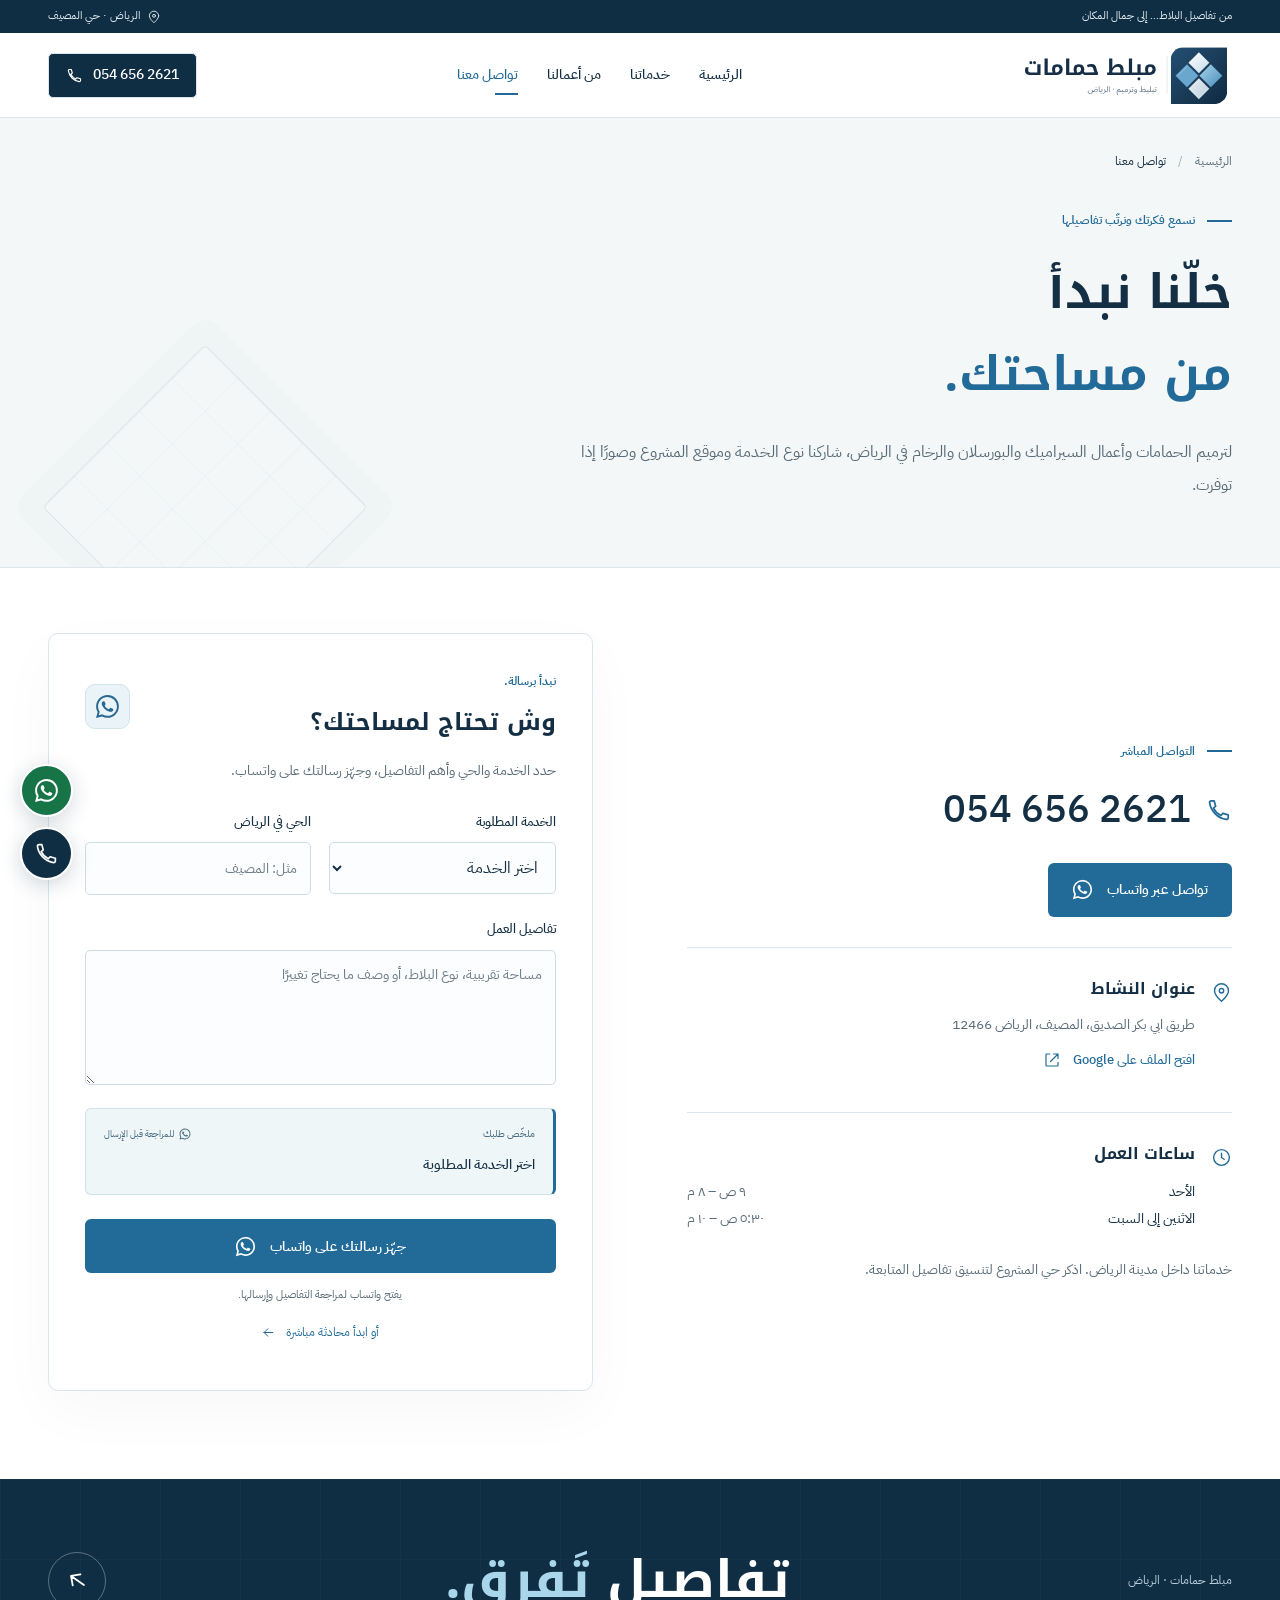
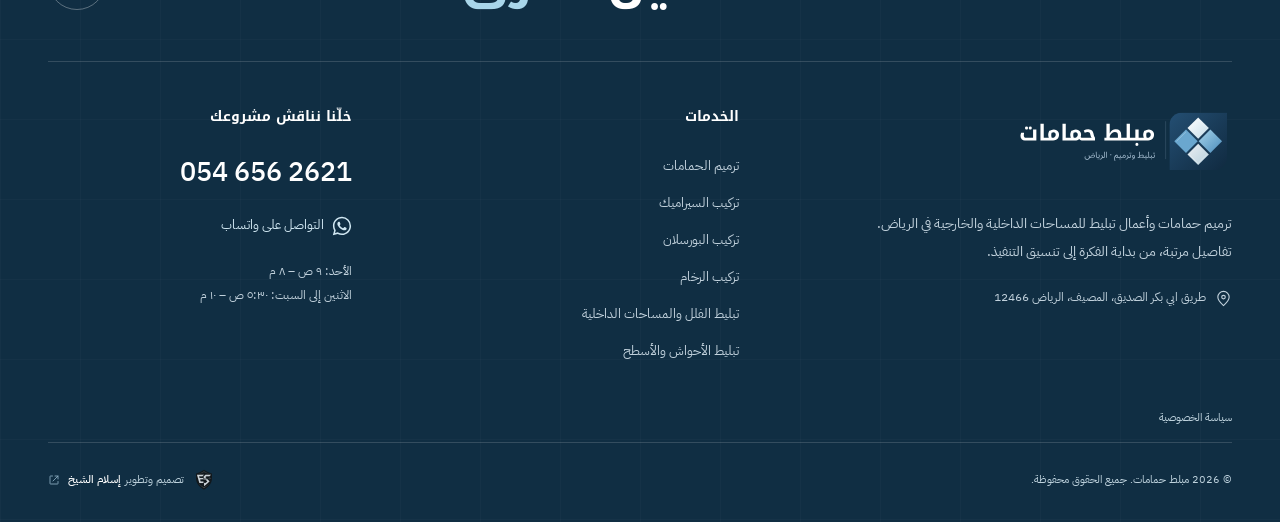
==== commit 228a1b14: "Refine the paired work photography and enquiry presentation" ====
--- a/contact/index.html
+++ b/contact/index.html
@@ -1,4 +1,4 @@
 <!doctype html>
-<html lang="ar-SA" dir="rtl"><head><meta charset="utf-8"><meta name="viewport" content="width=device-width,initial-scale=1,viewport-fit=cover"><meta name="theme-color" content="#142a3e"><title>تواصل مع مبلط حمامات بالرياض | 0546562621</title><meta name="description" content="تواصل مع مبلط حمامات على 0546562621 أو واتساب. طريق ابي بكر الصديق، المصيف، الرياض 12466. تعرف على ساعات العمل وأرسل تفاصيل مشروع التبليط أو الترميم."><meta name="robots" content="index,follow,max-image-preview:large"><link rel="canonical" href="https://moblet-hamamat.vercel.app/contact/"><link rel="icon" href="../favicon.svg?v=89d1dd40b0" type="image/svg+xml"><link rel="apple-touch-icon" href="../assets/apple-touch-icon.png?v=89d1dd40b0"><link rel="manifest" href="../site.webmanifest?v=89d1dd40b0"><link rel="preload" href="../assets/fonts/kufi-arabic-700.woff2" as="font" type="font/woff2" crossorigin><link rel="preload" href="../assets/fonts/plex-arabic-400.woff2" as="font" type="font/woff2" crossorigin><link rel="stylesheet" href="../assets/site.css?v=89d1dd40b0"><link rel="stylesheet" href="../assets/studio.css?v=89d1dd40b0"><script src="../assets/site.js?v=89d1dd40b0" defer></script><meta name="creator" content="المهندس إسلام الشيخ"><meta property="og:type" content="website"><meta property="og:locale" content="ar_SA"><meta property="og:site_name" content="مبلط حمامات"><meta property="og:title" content="تواصل مع مبلط حمامات بالرياض | 0546562621"><meta property="og:description" content="تواصل مع مبلط حمامات على 0546562621 أو واتساب. طريق ابي بكر الصديق، المصيف، الرياض 12466. تعرف على ساعات العمل وأرسل تفاصيل مشروع التبليط أو الترميم."><meta property="og:url" content="https://moblet-hamamat.vercel.app/contact/"><meta property="og:image" content="https://moblet-hamamat.vercel.app/assets/social-cover-identity.jpg?v=89d1dd40b0"><meta property="og:image:width" content="1200"><meta property="og:image:height" content="630"><meta property="og:image:alt" content="شعار مبلط حمامات الهندسي بالأزرق والكحلي مع كتابة عربية وصور من أعمال النشاط"><meta name="twitter:card" content="summary_large_image"><meta name="twitter:title" content="تواصل مع مبلط حمامات بالرياض | 0546562621"><meta name="twitter:description" content="تواصل مع مبلط حمامات على 0546562621 أو واتساب. طريق ابي بكر الصديق، المصيف، الرياض 12466. تعرف على ساعات العمل وأرسل تفاصيل مشروع التبليط أو الترميم."><meta name="twitter:image" content="https://moblet-hamamat.vercel.app/assets/social-cover-identity.jpg?v=89d1dd40b0"><script type="application/ld+json">{"@context":"https://schema.org","@graph":[{"@type":"HomeAndConstructionBusiness","@id":"https://moblet-hamamat.vercel.app/#business","name":"مبلط حمامات","url":"https://moblet-hamamat.vercel.app/","telephone":"+966546562621","description":"ترميم حمامات وتركيب سيراميك وبورسلان ورخام وتبليط مساحات داخلية وخارجية في الرياض.","image":["https://moblet-hamamat.vercel.app/assets/photos/owner-04.webp","https://moblet-hamamat.vercel.app/assets/photos/owner-06.webp","https://moblet-hamamat.vercel.app/assets/photos/owner-07.webp"],"logo":"https://moblet-hamamat.vercel.app/assets/brand-symbol.svg?v=89d1dd40b0","address":{"@type":"PostalAddress","streetAddress":"طريق ابي بكر الصديق، المصيف","addressLocality":"الرياض","addressRegion":"منطقة الرياض","postalCode":"12466","addressCountry":"SA"},"geo":{"@type":"GeoCoordinates","latitude":24.7644144,"longitude":46.6927084},"hasMap":"https://maps.app.goo.gl/ACpRdXij8ujAnbGP6?g_st=ac","sameAs":["https://maps.app.goo.gl/ACpRdXij8ujAnbGP6?g_st=ac"],"areaServed":{"@type":"City","name":"الرياض"},"openingHoursSpecification":[{"@type":"OpeningHoursSpecification","dayOfWeek":["Monday","Tuesday","Wednesday","Thursday","Friday","Saturday"],"opens":"05:30","closes":"22:00"},{"@type":"OpeningHoursSpecification","dayOfWeek":"Sunday","opens":"09:00","closes":"20:00"}],"hasOfferCatalog":{"@type":"OfferCatalog","name":"خدمات مبلط حمامات في الرياض","itemListElement":[{"@type":"Offer","itemOffered":{"@type":"Service","@id":"https://moblet-hamamat.vercel.app/services/bathroom-renovation-riyadh/#service","name":"ترميم حمامات بالرياض","url":"https://moblet-hamamat.vercel.app/services/bathroom-renovation-riyadh/"}},{"@type":"Offer","itemOffered":{"@type":"Service","@id":"https://moblet-hamamat.vercel.app/services/ceramic-installation-riyadh/#service","name":"تركيب سيراميك بالرياض","url":"https://moblet-hamamat.vercel.app/services/ceramic-installation-riyadh/"}},{"@type":"Offer","itemOffered":{"@type":"Service","@id":"https://moblet-hamamat.vercel.app/services/porcelain-installation-riyadh/#service","name":"تركيب بورسلان بالرياض","url":"https://moblet-hamamat.vercel.app/services/porcelain-installation-riyadh/"}},{"@type":"Offer","itemOffered":{"@type":"Service","@id":"https://moblet-hamamat.vercel.app/services/marble-installation-riyadh/#service","name":"تركيب رخام بالرياض","url":"https://moblet-hamamat.vercel.app/services/marble-installation-riyadh/"}},{"@type":"Offer","itemOffered":{"@type":"Service","@id":"https://moblet-hamamat.vercel.app/services/villa-floor-tiling-riyadh/#service","name":"تبليط فلل وأرضيات بالرياض","url":"https://moblet-hamamat.vercel.app/services/villa-floor-tiling-riyadh/"}},{"@type":"Offer","itemOffered":{"@type":"Service","@id":"https://moblet-hamamat.vercel.app/services/outdoor-courtyard-tiling-riyadh/#service","name":"تبليط أحواش وأسطح بالرياض","url":"https://moblet-hamamat.vercel.app/services/outdoor-courtyard-tiling-riyadh/"}}]}},{"@type":"WebSite","@id":"https://moblet-hamamat.vercel.app/#website","url":"https://moblet-hamamat.vercel.app/","name":"مبلط حمامات","inLanguage":"ar-SA","publisher":{"@id":"https://moblet-hamamat.vercel.app/#business"},"creator":{"@id":"https://www.eslam-elshikh.com/#person"}},{"@type":"Person","@id":"https://www.eslam-elshikh.com/#person","name":"إسلام الشيخ","url":"https://www.eslam-elshikh.com/"},{"@type":"WebPage","@id":"https://moblet-hamamat.vercel.app/contact/#webpage","url":"https://moblet-hamamat.vercel.app/contact/","name":"تواصل مع مبلط حمامات بالرياض | 0546562621","description":"تواصل مع مبلط حمامات على 0546562621 أو واتساب. طريق ابي بكر الصديق، المصيف، الرياض 12466. تعرف على ساعات العمل وأرسل تفاصيل مشروع التبليط أو الترميم.","inLanguage":"ar-SA","isPartOf":{"@id":"https://moblet-hamamat.vercel.app/#website"},"about":{"@id":"https://moblet-hamamat.vercel.app/#business"},"primaryImageOfPage":{"@type":"ImageObject","url":"https://moblet-hamamat.vercel.app/assets/photos/owner-06.webp"},"breadcrumb":{"@id":"https://moblet-hamamat.vercel.app/contact/#breadcrumbs"}},{"@type":"BreadcrumbList","@id":"https://moblet-hamamat.vercel.app/contact/#breadcrumbs","itemListElement":[{"@type":"ListItem","position":1,"name":"الرئيسية","item":"https://moblet-hamamat.vercel.app/"},{"@type":"ListItem","position":2,"name":"تواصل معنا","item":"https://moblet-hamamat.vercel.app/contact/"}]}]}</script></head><body data-page="contact"><svg class="sprite" xmlns="http://www.w3.org/2000/svg" aria-hidden="true"><symbol id="i-arrow" viewBox="0 0 24 24"><path d="M19 12H5m0 0 6-6m-6 6 6 6"/></symbol><symbol id="i-external" viewBox="0 0 24 24"><path d="M14 4h6v6m0-6L10 14M9 4H5a1 1 0 0 0-1 1v14a1 1 0 0 0 1 1h14a1 1 0 0 0 1-1v-4"/></symbol><symbol id="i-phone" viewBox="0 0 24 24"><path d="M20.5 16.5v2.7a1.5 1.5 0 0 1-1.7 1.5A18.4 18.4 0 0 1 3.3 5.2 1.5 1.5 0 0 1 4.8 3.5h2.7l1.4 5-2 1.8a15 15 0 0 0 6.8 6.8l1.8-2 5 1.4Z"/></symbol><symbol id="i-whatsapp" viewBox="0 0 24 24"><path transform="translate(1 1) scale(1.375)" fill="currentColor" stroke="none" d="M13.601 2.326A7.85 7.85 0 0 0 7.994 0C3.627 0 .068 3.558.064 7.926c0 1.399.366 2.76 1.057 3.965L0 16l4.204-1.102a7.9 7.9 0 0 0 3.79.965h.004c4.368 0 7.926-3.558 7.93-7.93A7.9 7.9 0 0 0 13.6 2.326zM7.994 14.521a6.6 6.6 0 0 1-3.356-.92l-.24-.144-2.494.654.666-2.433-.156-.251a6.56 6.56 0 0 1-1.007-3.505c0-3.626 2.957-6.584 6.591-6.584a6.56 6.56 0 0 1 4.66 1.931 6.56 6.56 0 0 1 1.928 4.66c-.004 3.639-2.961 6.592-6.592 6.592m3.615-4.934c-.197-.099-1.17-.578-1.353-.646-.182-.065-.315-.099-.445.099-.133.197-.513.646-.627.775-.114.133-.232.148-.43.05-.197-.1-.836-.308-1.592-.985-.59-.525-.985-1.175-1.103-1.372-.114-.198-.011-.304.088-.403.087-.088.197-.232.296-.346.1-.114.133-.198.198-.33.065-.134.034-.248-.015-.347-.05-.099-.445-1.076-.612-1.47-.16-.389-.323-.335-.445-.34-.114-.007-.247-.007-.38-.007a.73.73 0 0 0-.529.247c-.182.198-.691.677-.691 1.654s.71 1.916.81 2.049c.098.133 1.394 2.132 3.383 2.992.47.205.84.326 1.129.418.475.152.904.129 1.246.08.38-.058 1.171-.48 1.338-.943.164-.464.164-.86.114-.943-.049-.084-.182-.133-.38-.232"/></symbol><symbol id="i-grid" viewBox="0 0 24 24"><rect x="3" y="3" width="18" height="18" rx="2"/><path d="M3 12h18M12 3v18"/><path class="icon-accent" d="M4 4h7v7H4z" stroke="none"/></symbol><symbol id="i-bath" viewBox="0 0 24 24"><path d="M4 10V5a2 2 0 0 1 4 0v1m-6 5h20M4 11l1 6a3 3 0 0 0 3 2h8a3 3 0 0 0 3-2l1-6M7 19v2m10-2v2"/><path class="icon-accent" d="M6 12h12l-.5 3.5h-11z" stroke="none"/></symbol><symbol id="i-layers" viewBox="0 0 24 24"><path d="m12 3 9 5-9 5-9-5 9-5Zm-9 9 9 5 9-5M3 16l9 5 9-5"/><path class="icon-accent" d="m12 4.5 6.3 3.5-6.3 3.5L5.7 8z" stroke="none"/></symbol><symbol id="i-stone" viewBox="0 0 24 24"><rect x="3" y="3" width="18" height="18" rx="2"/><path d="m6 3 6 6-3 6 5 6m-2-12 5-2 4 4M9 15l-6 2"/><path class="icon-accent" d="m4 4 6 5-2 6-4 1z" stroke="none"/></symbol><symbol id="i-home" viewBox="0 0 24 24"><path d="m3 10 9-7 9 7M5 9v12h14V9M5 15h14m-9 0v6m5-6v6"/><path class="icon-accent" d="M6 16h3v4H6zm10 0h2v4h-2z" stroke="none"/></symbol><symbol id="i-sun" viewBox="0 0 24 24"><circle cx="15.5" cy="6.5" r="2.5"/><path d="M15.5 1v1m0 9v1M10 6.5H9m13 0h-1m-9.4-3.9-.7-.7m8.5 8.5.7.7m-1.4-8.5.7-.7M2 21l4-7h12l4 7H2Zm2-3h16M10 14l-1 7m5-7 1 7"/></symbol><symbol id="i-pin" viewBox="0 0 24 24"><path d="M20 10c0 5-8 12-8 12S4 15 4 10a8 8 0 1 1 16 0Z"/><circle cx="12" cy="10" r="2.5"/></symbol><symbol id="i-check" viewBox="0 0 24 24"><path d="m5 12 4 4L19 6"/></symbol><symbol id="i-clock" viewBox="0 0 24 24"><circle cx="12" cy="12" r="9"/><path d="M12 7v5l3 2"/></symbol><symbol id="i-zoom" viewBox="0 0 24 24"><circle cx="10" cy="10" r="6"/><path d="m15 15 6 6M10 7v6m-3-3h6"/></symbol><symbol id="i-close" viewBox="0 0 24 24"><path d="m6 6 12 12M6 18 18 6"/></symbol><symbol id="i-menu" viewBox="0 0 24 24"><path d="M4 7h16M4 12h16M4 17h16"/></symbol><symbol id="i-spark" viewBox="0 0 24 24"><path d="m12 2 2.7 7.3L22 12l-7.3 2.7L12 22l-2.7-7.3L2 12l7.3-2.7L12 2Z"/></symbol></svg><a class="skip" href="#main">انتقل إلى المحتوى</a>
+<html lang="ar-SA" dir="rtl"><head><meta charset="utf-8"><meta name="viewport" content="width=device-width,initial-scale=1,viewport-fit=cover"><meta name="theme-color" content="#142a3e"><title>تواصل مع مبلط حمامات بالرياض | 0546562621</title><meta name="description" content="تواصل مع مبلط حمامات على 0546562621 أو واتساب. طريق ابي بكر الصديق، المصيف، الرياض 12466. تعرف على ساعات العمل وأرسل تفاصيل مشروع التبليط أو الترميم."><meta name="robots" content="index,follow,max-image-preview:large"><link rel="canonical" href="https://moblet-hamamat.vercel.app/contact/"><link rel="icon" href="../favicon.svg?v=1df8e3115b" type="image/svg+xml"><link rel="apple-touch-icon" href="../assets/apple-touch-icon.png?v=1df8e3115b"><link rel="manifest" href="../site.webmanifest?v=1df8e3115b"><link rel="preload" href="../assets/fonts/kufi-arabic-700.woff2" as="font" type="font/woff2" crossorigin><link rel="preload" href="../assets/fonts/plex-arabic-400.woff2" as="font" type="font/woff2" crossorigin><link rel="stylesheet" href="../assets/site.css?v=1df8e3115b"><link rel="stylesheet" href="../assets/studio.css?v=1df8e3115b"><script src="../assets/site.js?v=1df8e3115b" defer></script><meta name="creator" content="المهندس إسلام الشيخ"><meta property="og:type" content="website"><meta property="og:locale" content="ar_SA"><meta property="og:site_name" content="مبلط حمامات"><meta property="og:title" content="تواصل مع مبلط حمامات بالرياض | 0546562621"><meta property="og:description" content="تواصل مع مبلط حمامات على 0546562621 أو واتساب. طريق ابي بكر الصديق، المصيف، الرياض 12466. تعرف على ساعات العمل وأرسل تفاصيل مشروع التبليط أو الترميم."><meta property="og:url" content="https://moblet-hamamat.vercel.app/contact/"><meta property="og:image" content="https://moblet-hamamat.vercel.app/assets/social-cover-identity.jpg?v=1df8e3115b"><meta property="og:image:width" content="1200"><meta property="og:image:height" content="630"><meta property="og:image:alt" content="شعار مبلط حمامات الهندسي بالأزرق والكحلي مع كتابة عربية وصور من أعمال النشاط"><meta name="twitter:card" content="summary_large_image"><meta name="twitter:title" content="تواصل مع مبلط حمامات بالرياض | 0546562621"><meta name="twitter:description" content="تواصل مع مبلط حمامات على 0546562621 أو واتساب. طريق ابي بكر الصديق، المصيف، الرياض 12466. تعرف على ساعات العمل وأرسل تفاصيل مشروع التبليط أو الترميم."><meta name="twitter:image" content="https://moblet-hamamat.vercel.app/assets/social-cover-identity.jpg?v=1df8e3115b"><script type="application/ld+json">{"@context":"https://schema.org","@graph":[{"@type":"HomeAndConstructionBusiness","@id":"https://moblet-hamamat.vercel.app/#business","name":"مبلط حمامات","url":"https://moblet-hamamat.vercel.app/","telephone":"+966546562621","description":"ترميم حمامات وتركيب سيراميك وبورسلان ورخام وتبليط مساحات داخلية وخارجية في الرياض.","image":["https://moblet-hamamat.vercel.app/assets/photos/owner-04.webp","https://moblet-hamamat.vercel.app/assets/photos/owner-06.webp","https://moblet-hamamat.vercel.app/assets/photos/owner-07.webp"],"logo":"https://moblet-hamamat.vercel.app/assets/brand-symbol.svg?v=1df8e3115b","address":{"@type":"PostalAddress","streetAddress":"طريق ابي بكر الصديق، المصيف","addressLocality":"الرياض","addressRegion":"منطقة الرياض","postalCode":"12466","addressCountry":"SA"},"geo":{"@type":"GeoCoordinates","latitude":24.7644144,"longitude":46.6927084},"hasMap":"https://maps.app.goo.gl/ACpRdXij8ujAnbGP6?g_st=ac","sameAs":["https://maps.app.goo.gl/ACpRdXij8ujAnbGP6?g_st=ac"],"areaServed":{"@type":"City","name":"الرياض"},"openingHoursSpecification":[{"@type":"OpeningHoursSpecification","dayOfWeek":["Monday","Tuesday","Wednesday","Thursday","Friday","Saturday"],"opens":"05:30","closes":"22:00"},{"@type":"OpeningHoursSpecification","dayOfWeek":"Sunday","opens":"09:00","closes":"20:00"}],"hasOfferCatalog":{"@type":"OfferCatalog","name":"خدمات مبلط حمامات في الرياض","itemListElement":[{"@type":"Offer","itemOffered":{"@type":"Service","@id":"https://moblet-hamamat.vercel.app/services/bathroom-renovation-riyadh/#service","name":"ترميم حمامات بالرياض","url":"https://moblet-hamamat.vercel.app/services/bathroom-renovation-riyadh/"}},{"@type":"Offer","itemOffered":{"@type":"Service","@id":"https://moblet-hamamat.vercel.app/services/ceramic-installation-riyadh/#service","name":"تركيب سيراميك بالرياض","url":"https://moblet-hamamat.vercel.app/services/ceramic-installation-riyadh/"}},{"@type":"Offer","itemOffered":{"@type":"Service","@id":"https://moblet-hamamat.vercel.app/services/porcelain-installation-riyadh/#service","name":"تركيب بورسلان بالرياض","url":"https://moblet-hamamat.vercel.app/services/porcelain-installation-riyadh/"}},{"@type":"Offer","itemOffered":{"@type":"Service","@id":"https://moblet-hamamat.vercel.app/services/marble-installation-riyadh/#service","name":"تركيب رخام بالرياض","url":"https://moblet-hamamat.vercel.app/services/marble-installation-riyadh/"}},{"@type":"Offer","itemOffered":{"@type":"Service","@id":"https://moblet-hamamat.vercel.app/services/villa-floor-tiling-riyadh/#service","name":"تبليط فلل وأرضيات بالرياض","url":"https://moblet-hamamat.vercel.app/services/villa-floor-tiling-riyadh/"}},{"@type":"Offer","itemOffered":{"@type":"Service","@id":"https://moblet-hamamat.vercel.app/services/outdoor-courtyard-tiling-riyadh/#service","name":"تبليط أحواش وأسطح بالرياض","url":"https://moblet-hamamat.vercel.app/services/outdoor-courtyard-tiling-riyadh/"}}]}},{"@type":"WebSite","@id":"https://moblet-hamamat.vercel.app/#website","url":"https://moblet-hamamat.vercel.app/","name":"مبلط حمامات","inLanguage":"ar-SA","publisher":{"@id":"https://moblet-hamamat.vercel.app/#business"},"creator":{"@id":"https://www.eslam-elshikh.com/#person"}},{"@type":"Person","@id":"https://www.eslam-elshikh.com/#person","name":"إسلام الشيخ","url":"https://www.eslam-elshikh.com/"},{"@type":"WebPage","@id":"https://moblet-hamamat.vercel.app/contact/#webpage","url":"https://moblet-hamamat.vercel.app/contact/","name":"تواصل مع مبلط حمامات بالرياض | 0546562621","description":"تواصل مع مبلط حمامات على 0546562621 أو واتساب. طريق ابي بكر الصديق، المصيف، الرياض 12466. تعرف على ساعات العمل وأرسل تفاصيل مشروع التبليط أو الترميم.","inLanguage":"ar-SA","isPartOf":{"@id":"https://moblet-hamamat.vercel.app/#website"},"about":{"@id":"https://moblet-hamamat.vercel.app/#business"},"primaryImageOfPage":{"@type":"ImageObject","url":"https://moblet-hamamat.vercel.app/assets/photos/owner-06.webp"},"breadcrumb":{"@id":"https://moblet-hamamat.vercel.app/contact/#breadcrumbs"}},{"@type":"BreadcrumbList","@id":"https://moblet-hamamat.vercel.app/contact/#breadcrumbs","itemListElement":[{"@type":"ListItem","position":1,"name":"الرئيسية","item":"https://moblet-hamamat.vercel.app/"},{"@type":"ListItem","position":2,"name":"تواصل معنا","item":"https://moblet-hamamat.vercel.app/contact/"}]}]}</script></head><body data-page="contact"><svg class="sprite" xmlns="http://www.w3.org/2000/svg" aria-hidden="true"><symbol id="i-arrow" viewBox="0 0 24 24"><path d="M19 12H5m0 0 6-6m-6 6 6 6"/></symbol><symbol id="i-external" viewBox="0 0 24 24"><path d="M14 4h6v6m0-6L10 14M9 4H5a1 1 0 0 0-1 1v14a1 1 0 0 0 1 1h14a1 1 0 0 0 1-1v-4"/></symbol><symbol id="i-phone" viewBox="0 0 24 24"><path d="M20.5 16.5v2.7a1.5 1.5 0 0 1-1.7 1.5A18.4 18.4 0 0 1 3.3 5.2 1.5 1.5 0 0 1 4.8 3.5h2.7l1.4 5-2 1.8a15 15 0 0 0 6.8 6.8l1.8-2 5 1.4Z"/></symbol><symbol id="i-whatsapp" viewBox="0 0 24 24"><path transform="translate(1 1) scale(1.375)" fill="currentColor" stroke="none" d="M13.601 2.326A7.85 7.85 0 0 0 7.994 0C3.627 0 .068 3.558.064 7.926c0 1.399.366 2.76 1.057 3.965L0 16l4.204-1.102a7.9 7.9 0 0 0 3.79.965h.004c4.368 0 7.926-3.558 7.93-7.93A7.9 7.9 0 0 0 13.6 2.326zM7.994 14.521a6.6 6.6 0 0 1-3.356-.92l-.24-.144-2.494.654.666-2.433-.156-.251a6.56 6.56 0 0 1-1.007-3.505c0-3.626 2.957-6.584 6.591-6.584a6.56 6.56 0 0 1 4.66 1.931 6.56 6.56 0 0 1 1.928 4.66c-.004 3.639-2.961 6.592-6.592 6.592m3.615-4.934c-.197-.099-1.17-.578-1.353-.646-.182-.065-.315-.099-.445.099-.133.197-.513.646-.627.775-.114.133-.232.148-.43.05-.197-.1-.836-.308-1.592-.985-.59-.525-.985-1.175-1.103-1.372-.114-.198-.011-.304.088-.403.087-.088.197-.232.296-.346.1-.114.133-.198.198-.33.065-.134.034-.248-.015-.347-.05-.099-.445-1.076-.612-1.47-.16-.389-.323-.335-.445-.34-.114-.007-.247-.007-.38-.007a.73.73 0 0 0-.529.247c-.182.198-.691.677-.691 1.654s.71 1.916.81 2.049c.098.133 1.394 2.132 3.383 2.992.47.205.84.326 1.129.418.475.152.904.129 1.246.08.38-.058 1.171-.48 1.338-.943.164-.464.164-.86.114-.943-.049-.084-.182-.133-.38-.232"/></symbol><symbol id="i-grid" viewBox="0 0 24 24"><rect x="3" y="3" width="18" height="18" rx="2"/><path d="M3 12h18M12 3v18"/><path class="icon-accent" d="M4 4h7v7H4z" stroke="none"/></symbol><symbol id="i-bath" viewBox="0 0 24 24"><path d="M4 10V5a2 2 0 0 1 4 0v1m-6 5h20M4 11l1 6a3 3 0 0 0 3 2h8a3 3 0 0 0 3-2l1-6M7 19v2m10-2v2"/><path class="icon-accent" d="M6 12h12l-.5 3.5h-11z" stroke="none"/></symbol><symbol id="i-layers" viewBox="0 0 24 24"><path d="m12 3 9 5-9 5-9-5 9-5Zm-9 9 9 5 9-5M3 16l9 5 9-5"/><path class="icon-accent" d="m12 4.5 6.3 3.5-6.3 3.5L5.7 8z" stroke="none"/></symbol><symbol id="i-stone" viewBox="0 0 24 24"><rect x="3" y="3" width="18" height="18" rx="2"/><path d="m6 3 6 6-3 6 5 6m-2-12 5-2 4 4M9 15l-6 2"/><path class="icon-accent" d="m4 4 6 5-2 6-4 1z" stroke="none"/></symbol><symbol id="i-home" viewBox="0 0 24 24"><path d="m3 10 9-7 9 7M5 9v12h14V9M5 15h14m-9 0v6m5-6v6"/><path class="icon-accent" d="M6 16h3v4H6zm10 0h2v4h-2z" stroke="none"/></symbol><symbol id="i-sun" viewBox="0 0 24 24"><circle cx="15.5" cy="6.5" r="2.5"/><path d="M15.5 1v1m0 9v1M10 6.5H9m13 0h-1m-9.4-3.9-.7-.7m8.5 8.5.7.7m-1.4-8.5.7-.7M2 21l4-7h12l4 7H2Zm2-3h16M10 14l-1 7m5-7 1 7"/></symbol><symbol id="i-pin" viewBox="0 0 24 24"><path d="M20 10c0 5-8 12-8 12S4 15 4 10a8 8 0 1 1 16 0Z"/><circle cx="12" cy="10" r="2.5"/></symbol><symbol id="i-check" viewBox="0 0 24 24"><path d="m5 12 4 4L19 6"/></symbol><symbol id="i-clock" viewBox="0 0 24 24"><circle cx="12" cy="12" r="9"/><path d="M12 7v5l3 2"/></symbol><symbol id="i-zoom" viewBox="0 0 24 24"><circle cx="10" cy="10" r="6"/><path d="m15 15 6 6M10 7v6m-3-3h6"/></symbol><symbol id="i-close" viewBox="0 0 24 24"><path d="m6 6 12 12M6 18 18 6"/></symbol><symbol id="i-menu" viewBox="0 0 24 24"><path d="M4 7h16M4 12h16M4 17h16"/></symbol><symbol id="i-spark" viewBox="0 0 24 24"><path d="m12 2 2.7 7.3L22 12l-7.3 2.7L12 22l-2.7-7.3L2 12l7.3-2.7L12 2Z"/></symbol></svg><a class="skip" href="#main">انتقل إلى المحتوى</a>
     <div class="topbar"><div class="container topbar-inner"><span>من تفاصيل البلاط… إلى جمال المكان</span><a href="https://maps.app.goo.gl/ACpRdXij8ujAnbGP6?g_st=ac" target="_blank" rel="noopener noreferrer"><svg class="icon" viewBox="0 0 24 24" aria-hidden="true"><use href="#i-pin"/></svg>الرياض · حي المصيف</a></div></div>
-    <header class="header"><div class="container header-inner"><a href="../" class="brand" aria-label="مبلط حمامات، الرئيسية"><img class="brand-lockup" src="../assets/brand-lockup.svg?v=89d1dd40b0" alt="مبلط حمامات — تبليط وترميم في الرياض" width="340" height="106"></a><nav class="desktop-nav" aria-label="التنقل الرئيسي"><a href="../">الرئيسية</a><a href="../services/">خدماتنا</a><a href="../projects/">من أعمالنا</a><a href="../contact/" aria-current="page">تواصل معنا</a></nav><a class="header-phone" href="tel:+966546562621"><svg class="icon" viewBox="0 0 24 24" aria-hidden="true"><use href="#i-phone"/></svg><bdi>054 656 2621</bdi></a><details class="mobile-nav"><summary aria-label="فتح قائمة التنقل"><svg class="icon" viewBox="0 0 24 24" aria-hidden="true"><use href="#i-menu"/></svg></summary><nav aria-label="تنقل الجوال"><a href="../">الرئيسية</a><a href="../services/">خدماتنا</a><a href="../projects/">من أعمالنا</a><a href="../contact/" aria-current="page">تواصل معنا</a><a href="tel:+966546562621">اتصل بنا <bdi>054 656 2621</bdi></a></nav></details></div></header><main id="main"><section class="page-hero"><div class="container"><nav class="breadcrumbs" aria-label="مسار التنقل"><a href="../">الرئيسية</a><span aria-hidden="true">/</span><span aria-current="page">تواصل معنا</span></nav><span class="eyebrow">نسمع فكرتك ونرتّب تفاصيلها</span><h1>خلّنا نبدأ<br><em>من مساحتك.</em></h1><p>لترميم الحمامات وأعمال السيراميك والبورسلان والرخام في الرياض، شاركنا نوع الخدمة وموقع المشروع وصورًا إذا توفرت.</p></div></section><section class="section contact-page"><div class="container contact-grid"><div><div class="contact-info-card"><span class="eyebrow">التواصل المباشر</span><a class="contact-number" href="tel:+966546562621"><svg class="icon" viewBox="0 0 24 24" aria-hidden="true"><use href="#i-phone"/></svg><bdi>054 656 2621</bdi></a><a class="btn btn-primary" href="https://wa.me/966546562621" target="_blank" rel="noopener noreferrer">تواصل عبر واتساب<svg class="icon" viewBox="0 0 24 24" aria-hidden="true"><use href="#i-whatsapp"/></svg></a><div class="contact-info-line"><svg class="icon" viewBox="0 0 24 24" aria-hidden="true"><use href="#i-pin"/></svg><div><h2>عنوان النشاط</h2><p>طريق ابي بكر الصديق، المصيف، الرياض 12466</p><a class="text-link" href="https://maps.app.goo.gl/ACpRdXij8ujAnbGP6?g_st=ac" target="_blank" rel="noopener noreferrer">افتح الملف على Google <svg class="icon" viewBox="0 0 24 24" aria-hidden="true"><use href="#i-external"/></svg></a></div></div><div class="contact-info-line"><svg class="icon" viewBox="0 0 24 24" aria-hidden="true"><use href="#i-clock"/></svg><div><h2>ساعات العمل</h2><dl class="hours-list"><div><dt>الأحد</dt><dd>٩ ص – ٨ م</dd></div><div><dt>الاثنين إلى السبت</dt><dd>٥:٣٠ ص – ١٠ م</dd></div></dl></div></div><p>خدماتنا داخل مدينة الرياض. اذكر حي المشروع لتنسيق تفاصيل المتابعة.</p></div></div><form id="request-form" class="request-form"><span class="form-kicker">نبدأ برسالة.</span><h2>وش تحتاج لمساحتك؟</h2><p>حدد الخدمة والحي وأهم التفاصيل، وجهّز رسالتك على واتساب.</p><div class="form-grid"><div class="field"><label for="service">الخدمة المطلوبة</label><select id="service" name="service" required><option value="">اختر الخدمة</option><option data-service-slug="bathroom-renovation-riyadh">ترميم الحمامات</option><option data-service-slug="ceramic-installation-riyadh">تركيب السيراميك</option><option data-service-slug="porcelain-installation-riyadh">تركيب البورسلان</option><option data-service-slug="marble-installation-riyadh">تركيب الرخام</option><option data-service-slug="villa-floor-tiling-riyadh">تبليط الفلل والمساحات الداخلية</option><option data-service-slug="outdoor-courtyard-tiling-riyadh">تبليط الأحواش والأسطح</option><option>خدمة أخرى</option></select></div><div class="field"><label for="district">الحي في الرياض</label><input id="district" name="district" maxlength="80" autocomplete="address-level3" placeholder="مثل: المصيف"></div><div class="field field-wide"><label for="project-details">تفاصيل العمل</label><textarea id="project-details" name="details" maxlength="1200" rows="4" placeholder="مساحة تقريبية، نوع البلاط، أو وصف ما يحتاج تغييرًا"></textarea></div></div><div class="request-preview" hidden><div><span>ملخّص طلبك</span><span><svg class="icon" viewBox="0 0 24 24" aria-hidden="true"><use href="#i-whatsapp"/></svg>للمراجعة قبل الإرسال</span></div><p data-request-service>اختر الخدمة المطلوبة</p><p data-request-district hidden></p><p data-request-details hidden></p></div><button class="btn btn-primary" type="submit">جهّز رسالتك على واتساب <svg class="icon" viewBox="0 0 24 24" aria-hidden="true"><use href="#i-whatsapp"/></svg></button><p class="form-hint">يفتح واتساب لمراجعة التفاصيل وإرسالها.</p><p class="form-status" role="status" aria-live="polite"></p></form></div></section></main><footer class="footer"><div class="container"><div class="footer-slogan"><span>مبلط حمامات · الرياض</span><p>تفاصيل <em>تَفرق.</em></p><a href="../contact/" class="footer-start" aria-label="ابدأ مشروعك، تواصل معنا"><svg class="icon" viewBox="0 0 24 24" aria-hidden="true"><use href="#i-arrow"/></svg></a></div><div class="footer-grid"><div class="footer-about"><a class="brand" href="../"><img class="brand-lockup" src="../assets/brand-lockup-inverse.svg?v=89d1dd40b0" alt="مبلط حمامات — تبليط وترميم في الرياض" width="340" height="106"></a><p>ترميم حمامات وأعمال تبليط للمساحات الداخلية والخارجية في الرياض. تفاصيل مرتبة، من بداية الفكرة إلى تنسيق التنفيذ.</p><a class="footer-map" href="https://maps.app.goo.gl/ACpRdXij8ujAnbGP6?g_st=ac" target="_blank" rel="noopener noreferrer"><svg class="icon" viewBox="0 0 24 24" aria-hidden="true"><use href="#i-pin"/></svg>طريق ابي بكر الصديق، المصيف، الرياض 12466</a></div><div><h2>الخدمات</h2><div class="footer-links"><a href="../services/bathroom-renovation-riyadh/">ترميم الحمامات</a><a href="../services/ceramic-installation-riyadh/">تركيب السيراميك</a><a href="../services/porcelain-installation-riyadh/">تركيب البورسلان</a><a href="../services/marble-installation-riyadh/">تركيب الرخام</a><a href="../services/villa-floor-tiling-riyadh/">تبليط الفلل والمساحات الداخلية</a><a href="../services/outdoor-courtyard-tiling-riyadh/">تبليط الأحواش والأسطح</a></div></div><div><h2>خلّنا نناقش مشروعك</h2><a class="footer-number" href="tel:+966546562621"><bdi>054 656 2621</bdi></a><a class="footer-wa" href="https://wa.me/966546562621" target="_blank" rel="noopener noreferrer"><svg class="icon" viewBox="0 0 24 24" aria-hidden="true"><use href="#i-whatsapp"/></svg>التواصل على واتساب</a><p class="footer-hours">الأحد: ٩ ص – ٨ م<br>الاثنين إلى السبت: ٥:٣٠ ص – ١٠ م</p></div></div><a class="footer-privacy" href="../privacy/">سياسة الخصوصية</a><div class="footer-bottom"><p>© 2026 مبلط حمامات<span class="rights-long">. جميع الحقوق محفوظة.</span></p><a class="developer" data-eslam-signature="v1" href="https://www.eslam-elshikh.com/" target="_blank" rel="noopener noreferrer" aria-label="تصميم وتطوير المهندس إسلام الشيخ، يفتح في تبويب جديد"><img src="../assets/developer.webp" width="32" height="32" alt="" loading="lazy"><span>تصميم وتطوير <strong>إسلام الشيخ</strong></span><svg class="icon" viewBox="0 0 24 24" aria-hidden="true"><use href="#i-external"/></svg></a></div></div></footer><div class="floating-contact" role="group" aria-label="التواصل السريع"><a class="float-wa" href="https://wa.me/966546562621" target="_blank" rel="noopener noreferrer" aria-label="تواصل عبر واتساب"><svg class="icon" viewBox="0 0 24 24" aria-hidden="true"><use href="#i-whatsapp"/></svg><span class="float-label" aria-hidden="true">واتساب</span></a><a class="float-phone" href="tel:+966546562621" aria-label="اتصل على 0546562621"><svg class="icon" viewBox="0 0 24 24" aria-hidden="true"><use href="#i-phone"/></svg><span class="float-label" aria-hidden="true">اتصال</span></a></div><dialog class="lightbox" aria-labelledby="lightbox-caption"><button class="lightbox-close" type="button" aria-label="إغلاق الصورة"><svg class="icon" viewBox="0 0 24 24" aria-hidden="true"><use href="#i-close"/></svg></button><figure><img width="960" height="1280" alt=""><figcaption class="lightbox-toolbar"><button type="button" class="lightbox-prev" aria-label="الصورة السابقة"><svg class="icon" viewBox="0 0 24 24" aria-hidden="true"><use href="#i-arrow"/></svg></button><div><p id="lightbox-caption"></p><span class="lightbox-position" role="status" aria-live="polite"></span></div><button type="button" class="lightbox-next" aria-label="الصورة التالية"><svg class="icon" viewBox="0 0 24 24" aria-hidden="true"><use href="#i-arrow"/></svg></button></figcaption></figure></dialog></body></html>+    <header class="header"><div class="container header-inner"><a href="../" class="brand" aria-label="مبلط حمامات، الرئيسية"><img class="brand-lockup" src="../assets/brand-lockup.svg?v=1df8e3115b" alt="مبلط حمامات — تبليط وترميم في الرياض" width="340" height="106"></a><nav class="desktop-nav" aria-label="التنقل الرئيسي"><a href="../">الرئيسية</a><a href="../services/">خدماتنا</a><a href="../projects/">من أعمالنا</a><a href="../contact/" aria-current="page">تواصل معنا</a></nav><a class="header-phone" href="tel:+966546562621"><svg class="icon" viewBox="0 0 24 24" aria-hidden="true"><use href="#i-phone"/></svg><bdi>054 656 2621</bdi></a><details class="mobile-nav"><summary aria-label="فتح قائمة التنقل"><svg class="icon" viewBox="0 0 24 24" aria-hidden="true"><use href="#i-menu"/></svg></summary><nav aria-label="تنقل الجوال"><a href="../">الرئيسية</a><a href="../services/">خدماتنا</a><a href="../projects/">من أعمالنا</a><a href="../contact/" aria-current="page">تواصل معنا</a><a href="tel:+966546562621">اتصل بنا <bdi>054 656 2621</bdi></a></nav></details></div></header><main id="main"><section class="page-hero"><div class="container"><nav class="breadcrumbs" aria-label="مسار التنقل"><a href="../">الرئيسية</a><span aria-hidden="true">/</span><span aria-current="page">تواصل معنا</span></nav><span class="eyebrow">نسمع فكرتك ونرتّب تفاصيلها</span><h1>خلّنا نبدأ<br><em>من مساحتك.</em></h1><p>لترميم الحمامات وأعمال السيراميك والبورسلان والرخام في الرياض، شاركنا نوع الخدمة وموقع المشروع وصورًا إذا توفرت.</p></div></section><section class="section contact-page"><div class="container contact-grid"><div><div class="contact-info-card"><span class="eyebrow">التواصل المباشر</span><a class="contact-number" href="tel:+966546562621"><svg class="icon" viewBox="0 0 24 24" aria-hidden="true"><use href="#i-phone"/></svg><bdi>054 656 2621</bdi></a><a class="btn btn-primary" href="https://wa.me/966546562621" target="_blank" rel="noopener noreferrer">تواصل عبر واتساب<svg class="icon" viewBox="0 0 24 24" aria-hidden="true"><use href="#i-whatsapp"/></svg></a><div class="contact-info-line"><svg class="icon" viewBox="0 0 24 24" aria-hidden="true"><use href="#i-pin"/></svg><div><h2>عنوان النشاط</h2><p>طريق ابي بكر الصديق، المصيف، الرياض 12466</p><a class="text-link" href="https://maps.app.goo.gl/ACpRdXij8ujAnbGP6?g_st=ac" target="_blank" rel="noopener noreferrer">افتح الملف على Google <svg class="icon" viewBox="0 0 24 24" aria-hidden="true"><use href="#i-external"/></svg></a></div></div><div class="contact-info-line"><svg class="icon" viewBox="0 0 24 24" aria-hidden="true"><use href="#i-clock"/></svg><div><h2>ساعات العمل</h2><dl class="hours-list"><div><dt>الأحد</dt><dd>٩ ص – ٨ م</dd></div><div><dt>الاثنين إلى السبت</dt><dd>٥:٣٠ ص – ١٠ م</dd></div></dl></div></div><p>خدماتنا داخل مدينة الرياض. اذكر حي المشروع لتنسيق تفاصيل المتابعة.</p></div></div><form id="request-form" class="request-form"><div class="request-heading"><div><span class="form-kicker">نبدأ برسالة.</span><h2>وش تحتاج لمساحتك؟</h2></div><span class="request-mark" aria-hidden="true"><svg class="icon" viewBox="0 0 24 24" aria-hidden="true"><use href="#i-whatsapp"/></svg></span></div><p>حدد الخدمة والحي وأهم التفاصيل، وجهّز رسالتك على واتساب.</p><fieldset class="request-fields" disabled><legend class="sr-only">تفاصيل طلب الخدمة</legend><div class="form-grid"><div class="field"><label for="service">الخدمة المطلوبة</label><select id="service" name="service" required><option value="">اختر الخدمة</option><option data-service-slug="bathroom-renovation-riyadh">ترميم الحمامات</option><option data-service-slug="ceramic-installation-riyadh">تركيب السيراميك</option><option data-service-slug="porcelain-installation-riyadh">تركيب البورسلان</option><option data-service-slug="marble-installation-riyadh">تركيب الرخام</option><option data-service-slug="villa-floor-tiling-riyadh">تبليط الفلل والمساحات الداخلية</option><option data-service-slug="outdoor-courtyard-tiling-riyadh">تبليط الأحواش والأسطح</option><option>خدمة أخرى</option></select></div><div class="field"><label for="district">الحي في الرياض</label><input id="district" name="district" maxlength="80" autocomplete="address-level3" placeholder="مثل: المصيف"></div><div class="field field-wide"><label for="project-details">تفاصيل العمل</label><textarea id="project-details" name="details" maxlength="1200" rows="4" placeholder="مساحة تقريبية، نوع البلاط، أو وصف ما يحتاج تغييرًا"></textarea></div></div><div class="request-preview" hidden><div><span>ملخّص طلبك</span><span><svg class="icon" viewBox="0 0 24 24" aria-hidden="true"><use href="#i-whatsapp"/></svg>للمراجعة قبل الإرسال</span></div><p data-request-service>اختر الخدمة المطلوبة</p><p data-request-district hidden></p><p data-request-details hidden></p></div><button class="btn btn-primary" type="submit">جهّز رسالتك على واتساب <svg class="icon" viewBox="0 0 24 24" aria-hidden="true"><use href="#i-whatsapp"/></svg></button></fieldset><p class="form-hint">يفتح واتساب لمراجعة التفاصيل وإرسالها.</p><a class="request-direct" href="https://wa.me/966546562621" target="_blank" rel="noopener noreferrer">أو ابدأ محادثة مباشرة <svg class="icon" viewBox="0 0 24 24" aria-hidden="true"><use href="#i-arrow"/></svg></a><noscript><p class="form-hint">استخدم رابط واتساب المباشر لإرسال طلبك.</p></noscript><p class="form-status" role="status" aria-live="polite"></p></form></div></section></main><footer class="footer"><div class="container"><div class="footer-slogan"><span>مبلط حمامات · الرياض</span><p>تفاصيل <em>تَفرق.</em></p><a href="../contact/" class="footer-start" aria-label="ابدأ مشروعك، تواصل معنا"><svg class="icon" viewBox="0 0 24 24" aria-hidden="true"><use href="#i-arrow"/></svg></a></div><div class="footer-grid"><div class="footer-about"><a class="brand" href="../"><img class="brand-lockup" src="../assets/brand-lockup-inverse.svg?v=1df8e3115b" alt="مبلط حمامات — تبليط وترميم في الرياض" width="340" height="106"></a><p>ترميم حمامات وأعمال تبليط للمساحات الداخلية والخارجية في الرياض. تفاصيل مرتبة، من بداية الفكرة إلى تنسيق التنفيذ.</p><a class="footer-map" href="https://maps.app.goo.gl/ACpRdXij8ujAnbGP6?g_st=ac" target="_blank" rel="noopener noreferrer"><svg class="icon" viewBox="0 0 24 24" aria-hidden="true"><use href="#i-pin"/></svg>طريق ابي بكر الصديق، المصيف، الرياض 12466</a></div><div><h2>الخدمات</h2><div class="footer-links"><a href="../services/bathroom-renovation-riyadh/">ترميم الحمامات</a><a href="../services/ceramic-installation-riyadh/">تركيب السيراميك</a><a href="../services/porcelain-installation-riyadh/">تركيب البورسلان</a><a href="../services/marble-installation-riyadh/">تركيب الرخام</a><a href="../services/villa-floor-tiling-riyadh/">تبليط الفلل والمساحات الداخلية</a><a href="../services/outdoor-courtyard-tiling-riyadh/">تبليط الأحواش والأسطح</a></div></div><div><h2>خلّنا نناقش مشروعك</h2><a class="footer-number" href="tel:+966546562621"><bdi>054 656 2621</bdi></a><a class="footer-wa" href="https://wa.me/966546562621" target="_blank" rel="noopener noreferrer"><svg class="icon" viewBox="0 0 24 24" aria-hidden="true"><use href="#i-whatsapp"/></svg>التواصل على واتساب</a><p class="footer-hours">الأحد: ٩ ص – ٨ م<br>الاثنين إلى السبت: ٥:٣٠ ص – ١٠ م</p></div></div><a class="footer-privacy" href="../privacy/">سياسة الخصوصية</a><div class="footer-bottom"><p>© 2026 مبلط حمامات<span class="rights-long">. جميع الحقوق محفوظة.</span></p><a class="developer" data-eslam-signature="v1" href="https://www.eslam-elshikh.com/" target="_blank" rel="noopener noreferrer" aria-label="تصميم وتطوير المهندس إسلام الشيخ، يفتح في تبويب جديد"><img src="../assets/developer.webp" width="32" height="32" alt="" loading="lazy"><span>تصميم وتطوير <strong>إسلام الشيخ</strong></span><svg class="icon" viewBox="0 0 24 24" aria-hidden="true"><use href="#i-external"/></svg></a></div></div></footer><div class="floating-contact" role="group" aria-label="التواصل السريع"><a class="float-wa" href="https://wa.me/966546562621" target="_blank" rel="noopener noreferrer" aria-label="تواصل عبر واتساب"><svg class="icon" viewBox="0 0 24 24" aria-hidden="true"><use href="#i-whatsapp"/></svg><span class="float-label" aria-hidden="true">واتساب</span></a><a class="float-phone" href="tel:+966546562621" aria-label="اتصل على 0546562621"><svg class="icon" viewBox="0 0 24 24" aria-hidden="true"><use href="#i-phone"/></svg><span class="float-label" aria-hidden="true">اتصال</span></a></div><dialog class="lightbox" aria-labelledby="lightbox-caption"><button class="lightbox-close" type="button" aria-label="إغلاق الصورة"><svg class="icon" viewBox="0 0 24 24" aria-hidden="true"><use href="#i-close"/></svg></button><figure><img width="960" height="1280" alt=""><figcaption class="lightbox-toolbar"><button type="button" class="lightbox-prev" aria-label="الصورة السابقة"><svg class="icon" viewBox="0 0 24 24" aria-hidden="true"><use href="#i-arrow"/></svg></button><div><p id="lightbox-caption"></p><span class="lightbox-position" role="status" aria-live="polite"></span></div><button type="button" class="lightbox-next" aria-label="الصورة التالية"><svg class="icon" viewBox="0 0 24 24" aria-hidden="true"><use href="#i-arrow"/></svg></button></figcaption></figure></dialog></body></html>
--- a/assets/site.css
+++ b/assets/site.css
@@ -176,6 +176,23 @@
 .form-kicker{display:block;color:var(--accent);font-size:12px;font-weight:600;margin-bottom:8px}
 .request-form h2{font-size:24px;margin-bottom:11px}
 .request-form>p{color:var(--muted);font-size:14px;line-height:1.9}
+.request-heading{display:flex;align-items:center;justify-content:space-between;gap:20px;margin-bottom:14px}
+.request-form .request-heading h2{margin:0}
+.request-mark{display:grid;place-items:center;width:45px;height:45px;flex:none;background:#eaf3f8;border:1px solid #d1e3ed;border-radius:10px;color:#27698f}
+.request-mark>.icon{width:25px;height:25px}
+.request-fields{border:0;padding:0;margin:0;min-width:0}
+.request-fields[disabled] .btn{opacity:.55;cursor:not-allowed}
+.request-direct{display:flex;align-items:center;justify-content:center;gap:10px;font-size:12px;color:var(--accent);min-height:44px;margin-top:4px}
+.request-direct .icon{width:15px;height:15px}
+.request-direct:hover{text-decoration:underline;text-underline-offset:5px}
+.contact-prep{display:grid;grid-template-columns:repeat(2,minmax(0,1fr));gap:13px;margin-top:25px}
+.contact-prep li{display:flex;align-items:flex-start;gap:12px;padding:17px 15px;border:1px solid #d5e3ec;border-radius:10px;background:#ffffff80;min-width:0}
+.contact-prep li>.icon{width:20px;height:20px;flex:none;color:var(--accent);margin-top:3px}
+.contact-prep strong{display:block;font-size:13px;font-weight:500;line-height:1.9}
+.contact-prep span{display:block;font-size:11px;line-height:1.9;color:var(--muted);margin-top:5px}
+@media(max-width:900px){.contact-prep{gap:10px}.contact-prep li{padding:14px 12px;gap:9px}.contact-prep strong{font-size:12px}.contact-prep span{font-size:10px}.contact-prep li>.icon{width:17px;height:17px}.request-heading{gap:14px}.request-mark{width:39px;height:39px;border-radius:8px}.request-mark>.icon{width:22px;height:22px}}
+@media(max-width:680px){.contact-prep li{padding:16px 13px}.contact-prep strong{font-size:13px}.contact-prep span{font-size:11px}.request-heading{margin-bottom:14px}.request-mark{width:42px;height:42px}.request-direct{font-size:11px}}
+@media(max-width:380px){.contact-prep{gap:10px}.contact-prep li{padding:13px 11px;gap:8px}.contact-prep strong{font-size:11px}.contact-prep span{font-size:10px}.contact-prep li>.icon{width:15px;height:15px}.request-mark{width:36px;height:36px}.request-mark>.icon{width:20px;height:20px}}
 .form-grid{display:grid;grid-template-columns:1fr 1fr;gap:22px 18px;margin-top:25px}
 .field-wide{grid-column:1/-1}
 .field label{display:block;font-weight:500;font-size:13px;margin-bottom:8px}
--- a/assets/studio.css
+++ b/assets/studio.css
@@ -13,55 +13,19 @@
 .tile-intro .btn-primary:hover{background:#226b99;border-color:#226b99}
 .tile-intro .btn-text{color:#224d67;font-size:13px}
 
-.opening-story{padding:12px 12px 0;min-width:0;position:relative}
-.story-composition{position:relative}
-.story-frame{height:505px;position:relative;overflow:hidden;border-radius:12px 12px 4px 4px;background:#b7c6ce}
-.story-open{display:block;width:100%;height:100%;overflow:hidden}
-.hero-image{height:100%;width:100%;object-fit:cover;object-position:center 53%;transition:transform .65s var(--ease)}
-.story-open:hover>.hero-image{transform:scale(1.025)}
-.story-frame::after{content:"";position:absolute;inset:60% 0 0;background:linear-gradient(transparent,#071f33eb);pointer-events:none}
-.story-frame figcaption{position:absolute;inset:auto 25px 24px;display:flex;align-items:flex-end;justify-content:space-between;gap:20px;z-index:1;pointer-events:none;color:#fff}
-.story-frame figcaption small{display:block;font-size:10px;color:#d1e2ec;line-height:1.9;margin-bottom:5px}
-.story-frame figcaption strong{font-size:19px;font-weight:500;line-height:1.9}
-.story-count{direction:ltr;font-size:10px;line-height:1.4;white-space:nowrap;letter-spacing:1px;color:#d1e2ec}
-.story-count b{font-size:28px;color:#fff;font-weight:500;letter-spacing:0}
-.story-zoom{position:absolute;top:20px;inset-inline-end:20px;display:flex;align-items:center;gap:8px;z-index:2;color:#fff}
-.story-zoom>.icon{width:36px;height:36px;padding:8px;border-radius:50%;border:1px solid #fff7;background:#102e4380;backdrop-filter:blur(8px)}
-.story-zoom>span{font-size:10px;background:#102e43cc;padding:4px 8px;border-radius:4px;opacity:0;transition:opacity .2s}
-.story-open:hover .story-zoom>span,.story-open:focus-visible .story-zoom>span{opacity:1}
-.story-location{position:absolute;top:21px;inset-inline-start:20px;display:flex;align-items:center;gap:7px;background:#f5faf9e8;color:#17384e;font-size:10px;padding:6px 11px;border:1px solid #fff5;border-radius:4px;line-height:1.9;backdrop-filter:blur(8px)}
-.story-location>.icon{width:14px;height:14px}
-.story-detail{position:absolute;top:auto;bottom:112px;inset-inline-start:-24px;z-index:2;display:grid;grid-template-columns:101px minmax(0,1fr);align-items:center;gap:12px;padding:7px;width:246px;background:#fff;border:1px solid #dde8ef;border-radius:9px;color:var(--ink);box-shadow:0 12px 36px #071f3333;transition:transform .2s}
-.story-detail>img{width:101px;height:110px;object-fit:cover;border-radius:4px;object-position:center 53%}
-.story-detail>span{min-width:0;padding:7px 0 5px;padding-inline-end:9px}
-.story-detail small{display:block;font-size:9px;color:var(--muted);line-height:1.9;margin-bottom:4px}
-.story-detail strong{font-size:12px;font-weight:500;line-height:1.9}
-.story-detail .icon{width:17px;height:17px;margin-top:12px;color:var(--accent)}
-.story-detail:hover{transform:translateY(-3px)}
-.story-rail{margin-top:9px;min-height:68px}
-.story-controls{display:grid;grid-template-columns:repeat(3,minmax(0,1fr));gap:6px}
-.story-choice{display:flex;gap:9px;align-items:center;text-align:start;position:relative;border:1px solid #dbe6ed;border-radius:5px;background:#f3f7f9;color:#526e80;min-height:61px;padding:5px;transition:background .2s,border-color .2s}
-.story-choice>img{width:39px;height:46px;object-fit:cover;border-radius:2px;opacity:.7}
-.story-choice>span{font-size:11px;line-height:1.8}
-.story-choice>i{font-size:8px;font-style:normal;direction:ltr;position:absolute;inset-inline-end:5px;top:3px;color:#638399;opacity:.7}
-.story-choice[aria-pressed=true]{background:#173d56;border-color:#173d56;color:#fff}
-.story-choice[aria-pressed=true]>img{opacity:1}.story-choice[aria-pressed=true]>i{color:#c3dce9}
-.story-choice:hover{border-color:#a6cadf88}
-.story-fallback{display:flex;align-items:center;gap:12px;min-height:58px;font-size:13px;color:#325e79}
-.story-fallback .icon{width:18px;height:18px}
 .hero-spec{display:flex;align-items:center;justify-content:space-between;gap:20px;padding:0 35px;min-height:64px;background:#12344a;border-top:1px solid #accfdf24;font-size:11px;color:#c3d9e5}
 .hero-spec>span{display:flex;align-items:center;gap:15px}.hero-spec i{display:block;width:3px;height:3px;background:#8eb6cc;transform:rotate(45deg)}
 .hero-spec>a{display:flex;gap:12px;align-items:center;min-height:44px;color:#e8f5fc}.hero-spec .icon{width:17px;height:17px;transform:rotate(-90deg)}
 .hero-panel :focus-visible{outline-color:#226b99}
-@media(min-width:1500px){.tile-intro{padding-inline:48px}.tile-hero h1{font-size:51px}.story-frame{height:535px}.tile-lead{font-size:17px}}
-@media(max-width:1100px){.tile-intro{padding:36px 30px}.tile-hero h1{font-size:39px}.tile-lead{font-size:15px}.tile-intro .eyebrow{font-size:11px}.tile-intro .hero-actions{gap:20px}.tile-intro .btn{font-size:13px;padding-inline:18px}.tile-intro .btn-text{padding-inline:0}.story-frame{height:480px}.story-choice>img{width:32px;height:42px}.story-choice>span{font-size:10px}.story-choice{gap:7px}.story-detail{width:217px;grid-template-columns:86px minmax(0,1fr);gap:11px;inset-inline-start:-17px;bottom:113px}.story-detail>img{width:86px;height:97px}.story-detail strong{font-size:11px}.story-detail small{font-size:8px}}
-@media(max-width:900px){.tile-hero{padding-top:24px}.tile-intro{padding:31px 25px}.tile-hero-grid{grid-template-columns:1fr 1fr}.tile-hero h1{font-size:33px;line-height:1.75}.tile-lead{font-size:14px;line-height:2.1;margin-top:19px}.tile-intro .eyebrow{font-size:10px;margin-bottom:20px}.tile-intro .hero-actions{gap:17px;margin-top:23px}.tile-intro .btn{font-size:12px;padding-inline:16px;min-height:49px}.tile-intro .btn-text{padding-inline:0}.story-frame{height:460px}.story-frame figcaption{inset-inline:18px;bottom:21px}.story-frame figcaption strong{font-size:16px}.story-frame figcaption small{font-size:9px}.story-count b{font-size:25px}.story-count{font-size:9px}.story-location{inset-inline-start:13px;top:16px;font-size:9px;padding:5px 9px}.story-zoom{top:15px;inset-inline-end:13px}.story-zoom>.icon{width:32px;height:32px;padding:7px}.story-detail{width:185px;grid-template-columns:72px minmax(0,1fr);gap:10px;inset-inline-start:-12px;bottom:104px}.story-detail>img{width:72px;height:88px}.story-detail strong{font-size:10px}.story-detail small{font-size:8px}.story-detail .icon{width:15px;height:15px;margin-top:8px}.story-controls{gap:5px}.story-choice{flex-direction:column;min-height:73px;text-align:center;gap:4px;padding:5px}.story-choice>img{width:100%;height:31px}.story-choice>span{font-size:10px}.story-choice>i{display:none}.story-rail{min-height:80px}.hero-spec{font-size:10px;padding-inline:27px;min-height:60px}}
-@media(max-width:680px){.tile-hero{padding-top:18px}.hero-panel{border-radius:13px}.tile-hero-grid{grid-template-columns:1fr}.tile-intro{padding:28px 25px 25px}.tile-intro::before{mask-image:linear-gradient(90deg,transparent,#000)}.tile-hero h1{font-size:clamp(29px,7.8vw,41px);line-height:1.75}.tile-intro .eyebrow{font-size:10px;margin-bottom:19px}.tile-lead{font-size:14px;line-height:2.05;margin-top:16px;max-width:530px}.tile-intro .hero-actions{gap:20px;margin-top:22px}.tile-intro .btn{font-size:12px;min-height:51px;padding-inline:18px}.tile-intro .btn-text{padding-inline:0}.opening-story{padding:0 9px}.story-frame{height:390px;border-radius:8px 8px 3px 3px}.story-frame figcaption{inset-inline:18px;bottom:19px}.story-frame figcaption strong{font-size:17px}.story-frame figcaption small{font-size:9px}.story-count b{font-size:26px}.story-location{top:15px;inset-inline-start:14px;font-size:9px;padding:5px 9px}.story-zoom{top:15px;inset-inline-end:14px}.story-detail{width:207px;grid-template-columns:82px minmax(0,1fr);gap:12px;inset-inline-start:13px;bottom:98px;padding:6px;border-radius:6px}.story-detail>img{width:82px;height:89px;border-radius:3px}.story-detail>span{padding:4px 0 3px;padding-inline-end:4px}.story-detail small{font-size:8px}.story-detail strong{font-size:11px}.story-detail .icon{width:15px;height:15px;margin-top:8px}.story-controls{gap:6px}.story-choice{flex-direction:row;text-align:start;min-height:60px;padding:5px;gap:8px}.story-choice>img{width:35px;height:44px}.story-choice>span{font-size:10px}.story-rail{min-height:69px;margin-top:8px}.hero-spec{padding-inline:23px;font-size:10px;min-height:58px;gap:15px}.hero-spec>span{gap:11px}.hero-spec>a{gap:8px}.hero-spec .icon{width:15px;height:15px}}
-@media(max-width:540px){.story-choice{flex-direction:column;text-align:center;gap:5px;min-height:71px}.story-choice>img{height:29px;width:100%}.story-choice>span{font-size:10px}.story-rail{min-height:80px}}
-@media(max-width:380px){.tile-hero{padding-top:15px}.tile-intro{padding:25px 20px 23px}.tile-hero h1{font-size:29px;line-height:1.75}.tile-intro .eyebrow{font-size:9px;margin-bottom:16px;gap:10px}.tile-intro .eyebrow::before{width:19px}.tile-lead{font-size:13px;line-height:2.05;margin-top:15px}.tile-intro .hero-actions{gap:17px;margin-top:20px}.tile-intro .btn{font-size:11px;padding-inline:14px;gap:10px;min-height:48px}.tile-intro .btn-text{padding-inline:0}.tile-intro .btn .icon{width:18px;height:18px}.story-frame{height:345px}.story-frame figcaption{inset-inline:15px;bottom:17px;gap:14px}.story-frame figcaption strong{font-size:15px}.story-frame figcaption small{font-size:8px}.story-count b{font-size:23px}.story-count{font-size:8px}.story-detail{width:180px;grid-template-columns:68px minmax(0,1fr);gap:10px;bottom:88px;inset-inline-start:12px}.story-detail>img{width:68px;height:76px}.story-detail strong{font-size:10px}.story-detail small{font-size:7px}.story-detail .icon{width:14px;height:14px;margin-top:6px}.story-location{inset-inline-start:12px;font-size:8px}.story-zoom{inset-inline-end:12px}.story-choice>span{font-size:9px}.hero-spec{padding-inline:18px;font-size:9px;gap:12px}.hero-spec>span{gap:8px}.hero-spec .icon{width:13px;height:13px}}
-@media(prefers-reduced-motion:reduce){.story-open:hover>.hero-image,.story-detail:hover{transform:none}}
-@media(forced-colors:active){.hero-panel{background:Canvas;color:CanvasText;border:1px solid CanvasText}.tile-hero h1,.tile-hero h1 em,.tile-intro .eyebrow,.tile-lead,.hero-spec,.hero-spec>a,.tile-intro .btn-text{color:CanvasText}.story-choice,.story-frame{border:1px solid CanvasText}}
-@media print{.tile-hero{background:#fff;padding:20px 0}.hero-panel{background:#fff;color:#000;border-radius:0;box-shadow:none}.tile-hero-grid{display:block}.tile-intro{padding:0}.tile-hero h1,.tile-hero h1 em,.tile-lead{color:#000}.opening-story,.hero-spec,.tile-intro .hero-actions{display:none}}
+@media(min-width:1500px){.tile-intro{padding-inline:48px}.tile-hero h1{font-size:51px}.tile-lead{font-size:17px}}
+@media(max-width:1100px){.tile-intro{padding:36px 30px}.tile-hero h1{font-size:39px}.tile-lead{font-size:15px}.tile-intro .eyebrow{font-size:11px}.tile-intro .hero-actions{gap:20px}.tile-intro .btn{font-size:13px;padding-inline:18px}.tile-intro .btn-text{padding-inline:0}}
+@media(max-width:900px){.tile-hero{padding-top:24px}.tile-intro{padding:31px 25px}.tile-hero-grid{grid-template-columns:1fr 1fr}.tile-hero h1{font-size:33px;line-height:1.75}.tile-lead{font-size:14px;line-height:2.1;margin-top:19px}.tile-intro .eyebrow{font-size:10px;margin-bottom:20px}.tile-intro .hero-actions{gap:17px;margin-top:23px}.tile-intro .btn{font-size:12px;padding-inline:16px;min-height:49px}.tile-intro .btn-text{padding-inline:0}.hero-spec{font-size:10px;padding-inline:27px;min-height:60px}}
+@media(max-width:680px){.tile-hero{padding-top:18px}.hero-panel{border-radius:13px}.tile-hero-grid{grid-template-columns:1fr}.tile-intro{padding:28px 25px 25px}.tile-intro::before{mask-image:linear-gradient(90deg,transparent,#000)}.tile-hero h1{font-size:clamp(29px,7.8vw,41px);line-height:1.75}.tile-intro .eyebrow{font-size:10px;margin-bottom:19px}.tile-lead{font-size:14px;line-height:2.05;margin-top:16px;max-width:530px}.tile-intro .hero-actions{gap:20px;margin-top:22px}.tile-intro .btn{font-size:12px;min-height:51px;padding-inline:18px}.tile-intro .btn-text{padding-inline:0}.hero-spec{padding-inline:23px;font-size:10px;min-height:58px;gap:15px}.hero-spec>span{gap:11px}.hero-spec>a{gap:8px}.hero-spec .icon{width:15px;height:15px}}
+@media(max-width:540px){}
+@media(max-width:380px){.tile-hero{padding-top:15px}.tile-intro{padding:25px 20px 23px}.tile-hero h1{font-size:29px;line-height:1.75}.tile-intro .eyebrow{font-size:9px;margin-bottom:16px;gap:10px}.tile-intro .eyebrow::before{width:19px}.tile-lead{font-size:13px;line-height:2.05;margin-top:15px}.tile-intro .hero-actions{gap:17px;margin-top:20px}.tile-intro .btn{font-size:11px;padding-inline:14px;gap:10px;min-height:48px}.tile-intro .btn-text{padding-inline:0}.tile-intro .btn .icon{width:18px;height:18px}.hero-spec{padding-inline:18px;font-size:9px;gap:12px}.hero-spec>span{gap:8px}.hero-spec .icon{width:13px;height:13px}}
+@media(prefers-reduced-motion:reduce){}
+@media(forced-colors:active){.hero-panel{background:Canvas;color:CanvasText;border:1px solid CanvasText}.tile-hero h1,.tile-hero h1 em,.tile-intro .eyebrow,.tile-lead,.hero-spec,.hero-spec>a,.tile-intro .btn-text{color:CanvasText}}
+@media print{.tile-hero{background:#fff;padding:20px 0}.hero-panel{background:#fff;color:#000;border-radius:0;box-shadow:none}.tile-hero-grid{display:block}.tile-intro{padding:0}.tile-hero h1,.tile-hero h1 em,.tile-lead{color:#000}.hero-spec,.tile-intro .hero-actions{display:none}}
 
 /* The opening offers a direct route from an idea to a project brief. */
 .hero-project-types{margin-top:29px;padding-top:21px;border-top:1px solid #dce6ed}
@@ -70,12 +34,60 @@
 .hero-project-types a{display:flex;align-items:center;gap:10px;min-height:40px;font-size:12px;color:#224d67}
 .hero-project-types .icon{width:13px;height:13px;color:#377cA4;transform:rotate(135deg)}
 .hero-project-types a:hover{color:#226b99;text-decoration:underline;text-underline-offset:5px}
-.story-choice>img{width:43px;height:46px}.story-choice>span{font-size:12px}
-@media(max-width:1100px){.hero-project-types>div{gap:16px}.hero-project-types a{font-size:11px;gap:7px}.story-choice>span{font-size:11px}.story-choice>img{width:32px}}
-@media(max-width:900px){.hero-project-types>div{gap:12px}.hero-project-types a{font-size:10px;gap:5px}.hero-project-types .icon{width:11px;height:11px}.story-choice>img{width:100%;height:31px}.story-choice>span{font-size:10px}}
-@media(max-width:680px){.hero-project-types{display:none}.story-choice>img{width:35px;height:44px}}
-@media(max-width:540px){.story-choice>img{width:100%;height:29px}}
+
+@media(max-width:1100px){.hero-project-types>div{gap:16px}.hero-project-types a{font-size:11px;gap:7px}}
+@media(max-width:900px){.hero-project-types>div{gap:12px}.hero-project-types a{font-size:10px;gap:5px}.hero-project-types .icon{width:11px;height:11px}}
+@media(max-width:680px){.hero-project-types{display:none}}
+@media(max-width:540px){}
 @media print{.hero-project-types{display:none}}
+
+/* Two complementary photographs stay visible without covering one another. */
+.opening-story{min-width:0;padding:18px 18px 0;position:relative}
+.story-composition{position:relative;display:grid;grid-template-columns:minmax(0,1fr) .43fr;gap:15px;align-items:center;isolation:isolate}
+.story-composition::before{content:'';position:absolute;inset:20px 0 20px 0;z-index:-1;border-radius:12px;background-image:linear-gradient(#a7c2d120 1px,transparent 1px),linear-gradient(90deg,#a7c2d120 1px,transparent 1px);background-size:29px 29px;mask-image:linear-gradient(90deg,#000,transparent 85%)}
+.story-frame{height:495px;min-width:0;position:relative;overflow:hidden;border-radius:11px;background:#b7c6ce}
+.story-open{display:block;width:100%;height:100%;overflow:hidden}
+.hero-image{width:100%;height:100%;object-fit:cover;object-position:center 53%;transition:transform .6s var(--ease)}
+.story-open:hover>.hero-image{transform:scale(1.025)}
+.story-open:focus-visible{outline:3px solid #fff;outline-offset:-6px}
+.story-frame::after{content:'';position:absolute;inset:62% 0 0;pointer-events:none;background:linear-gradient(transparent,#0b263df5)}
+.story-frame figcaption{position:absolute;inset:auto 18px 20px;display:flex;align-items:flex-end;justify-content:space-between;gap:12px;pointer-events:none;z-index:1;color:#fff}
+.story-frame figcaption small{display:block;font-size:9px;color:#cde1ed;margin-bottom:5px;line-height:1.9}
+.story-frame figcaption strong{font-size:16px;line-height:1.9;font-weight:500}
+.story-count{direction:ltr;white-space:nowrap;color:#cce0ec;font-size:9px;line-height:1.4;letter-spacing:1px}
+.story-count b{color:#fff;font-size:26px;font-weight:500;letter-spacing:0}
+.story-zoom{position:absolute;top:15px;inset-inline-end:14px;display:flex;align-items:center;gap:6px;z-index:2;color:#fff}
+.story-zoom>.icon{width:34px;height:34px;padding:8px;border:1px solid #ffffff80;border-radius:50%;background:#173f5799;backdrop-filter:blur(8px)}
+.story-zoom>span{position:absolute;top:40px;inset-inline-end:0;font-size:9px;white-space:nowrap;padding:4px 8px;border-radius:4px;background:#15394fef;opacity:0;transition:opacity .2s}
+.story-open:hover .story-zoom>span,.story-open:focus-visible .story-zoom>span{opacity:1}
+.story-location{position:absolute;top:15px;inset-inline-start:14px;display:flex;align-items:center;gap:6px;background:#f4f9fcef;border:1px solid #ffffff80;border-radius:4px;color:#20455e;font-size:9px;line-height:1.9;padding:6px 9px;backdrop-filter:blur(8px)}
+.story-location>.icon{width:13px;height:13px}
+.story-detail{min-width:0;padding:7px;background:#fff;border:1px solid #d5e2ea;border-radius:8px;box-shadow:0 10px 25px #173b5012;transition:transform .2s}
+.story-detail>img{width:100%;height:auto;aspect-ratio:3/4;object-fit:cover;object-position:center 53%;border-radius:4px}
+.story-detail>span{display:block;padding:13px 7px 7px;min-width:0}
+.story-detail small{display:block;color:#627e91;font-size:9px;line-height:1.9;margin-bottom:5px}
+.story-detail strong{font-size:13px;line-height:1.9;font-weight:500;color:#234d66}
+.story-detail-action{display:flex;justify-content:space-between;align-items:center;gap:8px;margin-top:14px;padding-top:11px;border-top:1px solid #dce7ee;font-size:9px;line-height:1.8;color:#4b7893}
+.story-detail-action>.icon{width:15px;height:15px}
+.story-detail:hover{transform:translateY(-3px)}
+.story-rail{margin-top:12px;min-height:72px}
+.story-controls{display:grid;grid-template-columns:repeat(3,minmax(0,1fr));gap:7px}
+.story-choice{position:relative;display:flex;align-items:center;gap:9px;min-height:59px;min-width:0;padding:5px;text-align:start;background:#f3f7f9;border:1px solid #dbe6ed;border-radius:5px;color:#526e80;transition:background .2s,border-color .2s}
+.story-choice>img{width:32px;height:43px;object-fit:cover;border-radius:3px;opacity:.8;flex:none}
+.story-choice>span{font-size:11px;line-height:1.8;min-width:0}
+.story-choice>i{position:absolute;top:3px;inset-inline-end:5px;font-size:8px;font-style:normal;color:#638399;opacity:.7;direction:ltr}
+.story-choice[aria-pressed=true]{background:#173d56;border-color:#173d56;color:#fff}
+.story-choice[aria-pressed=true]>img{opacity:1}.story-choice[aria-pressed=true]>i{color:#c3dce9}
+.story-choice:hover{border-color:#7fa6bd}
+.story-fallback{display:flex;align-items:center;gap:12px;min-height:60px;color:#325e79;font-size:13px}.story-fallback .icon{width:18px;height:18px}
+@media(min-width:1500px){.story-frame{height:510px}}
+@media(max-width:1100px){.opening-story{padding:13px 13px 0}.story-composition{grid-template-columns:1fr;gap:10px}.story-composition::before{display:none}.story-frame{height:370px}.story-detail{display:grid;grid-template-columns:75px minmax(0,1fr);align-items:center;gap:14px;padding:6px;box-shadow:none}.story-detail>img{width:75px;height:85px;aspect-ratio:auto}.story-detail>span{padding:5px 0;padding-inline-end:12px}.story-detail small{font-size:9px;margin-bottom:2px}.story-detail strong{font-size:12px}.story-detail-action{margin-top:7px;padding-top:0;border:0;justify-content:flex-start;font-size:9px;gap:8px}.story-rail{margin-top:9px;min-height:70px}.story-choice{gap:7px}.story-choice>span{font-size:10px}.story-frame figcaption strong{font-size:17px}}
+@media(max-width:900px){.story-frame{height:350px}.story-location{font-size:8px;inset-inline-start:12px;padding:5px 8px}.story-location>.icon{width:12px;height:12px}.story-zoom{inset-inline-end:12px;top:14px}.story-zoom>.icon{width:31px;height:31px;padding:7px}.story-frame figcaption{inset-inline:15px;bottom:17px}.story-frame figcaption strong{font-size:15px}.story-frame figcaption small{font-size:8px}.story-count{font-size:8px}.story-count b{font-size:23px}.story-choice>i{display:none}.story-choice>img{width:28px;height:39px}.story-choice>span{font-size:9px}.story-detail>img{height:78px}.story-detail{grid-template-columns:70px minmax(0,1fr);gap:12px}.story-detail strong{font-size:11px}.story-detail small{font-size:8px}}
+@media(max-width:680px){.opening-story{padding:0 9px}.story-frame{height:330px;border-radius:8px}.story-composition{gap:10px}.story-detail{grid-template-columns:76px minmax(0,1fr);gap:14px;border-radius:6px}.story-detail>img{width:76px;height:83px;border-radius:3px}.story-detail>span{padding-inline-end:10px}.story-detail small{font-size:9px}.story-detail strong{font-size:13px}.story-detail-action{font-size:10px;margin-top:9px}.story-detail-action>.icon{width:14px;height:14px}.story-frame figcaption strong{font-size:17px}.story-frame figcaption small{font-size:9px}.story-count{font-size:9px}.story-count b{font-size:25px}.story-location{font-size:9px;top:14px;inset-inline-start:14px}.story-zoom{inset-inline-end:14px}.story-rail{margin-top:9px;min-height:69px}.story-choice>img{width:29px;height:39px}.story-choice>span{font-size:10px}}
+@media(max-width:380px){.story-frame{height:300px}.story-frame figcaption{inset-inline:14px;bottom:16px;gap:11px}.story-frame figcaption strong{font-size:15px}.story-frame figcaption small{font-size:8px}.story-count{font-size:8px}.story-count b{font-size:23px}.story-location{font-size:8px;padding:5px 8px;inset-inline-start:12px}.story-zoom{inset-inline-end:12px}.story-detail{grid-template-columns:66px minmax(0,1fr);gap:12px}.story-detail>img{width:66px;height:76px}.story-detail strong{font-size:11px}.story-detail small{font-size:8px}.story-detail-action{font-size:9px}.story-choice{gap:6px;padding:5px;min-height:58px}.story-choice>img{width:25px;height:36px}.story-choice>span{font-size:9px}.story-controls{gap:6px}}
+@media(prefers-reduced-motion:reduce){.story-open:hover>.hero-image,.story-detail:hover{transform:none}}
+@media(forced-colors:active){.story-frame,.story-detail,.story-choice{border:1px solid CanvasText}.story-detail,.story-detail strong,.story-detail small,.story-detail-action{color:CanvasText}.story-choice[aria-pressed=true]{background:Highlight;color:HighlightText}}
+@media print{.opening-story{display:none}}
 
 /* Porcelain Studio: the homepage and shared visual sections. */
 
@@ -148,6 +160,7 @@
 .service-top>.icon{width:27px;height:27px}
 .service-top>span{font-size:11px;color:#758c9b;font-weight:500;direction:ltr}
 .service-card h3{font-size:19px;line-height:1.9}
+.service-card-context{display:block;font-size:11px;line-height:1.9;color:#47738d;margin-bottom:8px}
 .service-card p{color:var(--muted);font-size:14px;line-height:2;margin-top:10px}
 .service-card .card-link{display:flex;justify-content:space-between;align-items:center;gap:20px;color:var(--accent);font-size:12px;margin-top:auto;padding-top:23px}
 .service-card:hover{border-color:#aac6d6;box-shadow:0 12px 32px #102e430a}
@@ -160,7 +173,7 @@
 .craft-section .section-heading>p{color:#c1d5e1}
 .craft-grid{display:grid;grid-template-columns:1fr 1fr;gap:7%;align-items:center}
 .craft-stage{position:relative;border:1px solid #a4cbe033;border-radius:14px;background:#17394f;overflow:hidden;padding:44px 24px 51px;isolation:isolate}
-.craft-stage::before{content:'';position:absolute;inset:0;z-index:-1;background-image:linear-gradient(#bbd9e90b 1px,transparent 1px),linear-gradient(90deg,#bbd9e90b 1px,transparent 1px);background-size:32px 32px;mask-image:linear-gradient(90deg,#000,transparent 90%)}
+.craft-stage::before{content:"";position:absolute;inset:0;z-index:-1;background-image:linear-gradient(#bbd9e90b 1px,transparent 1px),linear-gradient(90deg,#bbd9e90b 1px,transparent 1px);background-size:32px 32px;mask-image:linear-gradient(90deg,#000,transparent 90%)}
 .craft-stage-label{display:flex;align-items:center;gap:8px;position:absolute;top:14px;inset-inline-start:19px;font-size:10px;line-height:1.8;color:#d1e4ef}
 .craft-stage-label .icon{width:15px;height:15px}
 .craft-image-wrap{position:relative;width:265px;max-width:100%;aspect-ratio:1600/2842;margin-inline:auto;border:4px solid #f3f7f9;border-radius:5px;box-shadow:0 12px 45px #061d2f50;isolation:isolate}
@@ -168,7 +181,7 @@
 .craft-image-wrap img{width:100%;height:100%;object-fit:contain}
 .craft-pins{position:absolute;inset:0;pointer-events:none}
 .craft-pin{position:absolute;left:var(--pin-x);top:var(--pin-y);transform:translate(-50%,-50%);pointer-events:auto;display:grid;place-items:center;width:44px;height:44px;padding:0;border:0;background:transparent;isolation:isolate}
-.craft-pin::before{content:'';position:absolute;inset:4px;background:#f4faffef;border:1px solid #fff;border-radius:50%;box-shadow:0 2px 10px #0a253c50;z-index:-1;transition:background .2s,box-shadow .2s}
+.craft-pin::before{content:"";position:absolute;inset:4px;background:#f4faffef;border:1px solid #fff;border-radius:50%;box-shadow:0 2px 10px #0a253c50;z-index:-1;transition:background .2s,box-shadow .2s}
 .craft-pin>span{font-size:11px;font-weight:600;direction:ltr;color:#133d58}
 .craft-pin[aria-pressed=true]::before{background:#185d89;border-color:#e4f4ff;box-shadow:0 0 0 5px #d7efff66,0 2px 12px #0a253c50}
 .craft-pin[aria-pressed=true]>span{color:#fff}
